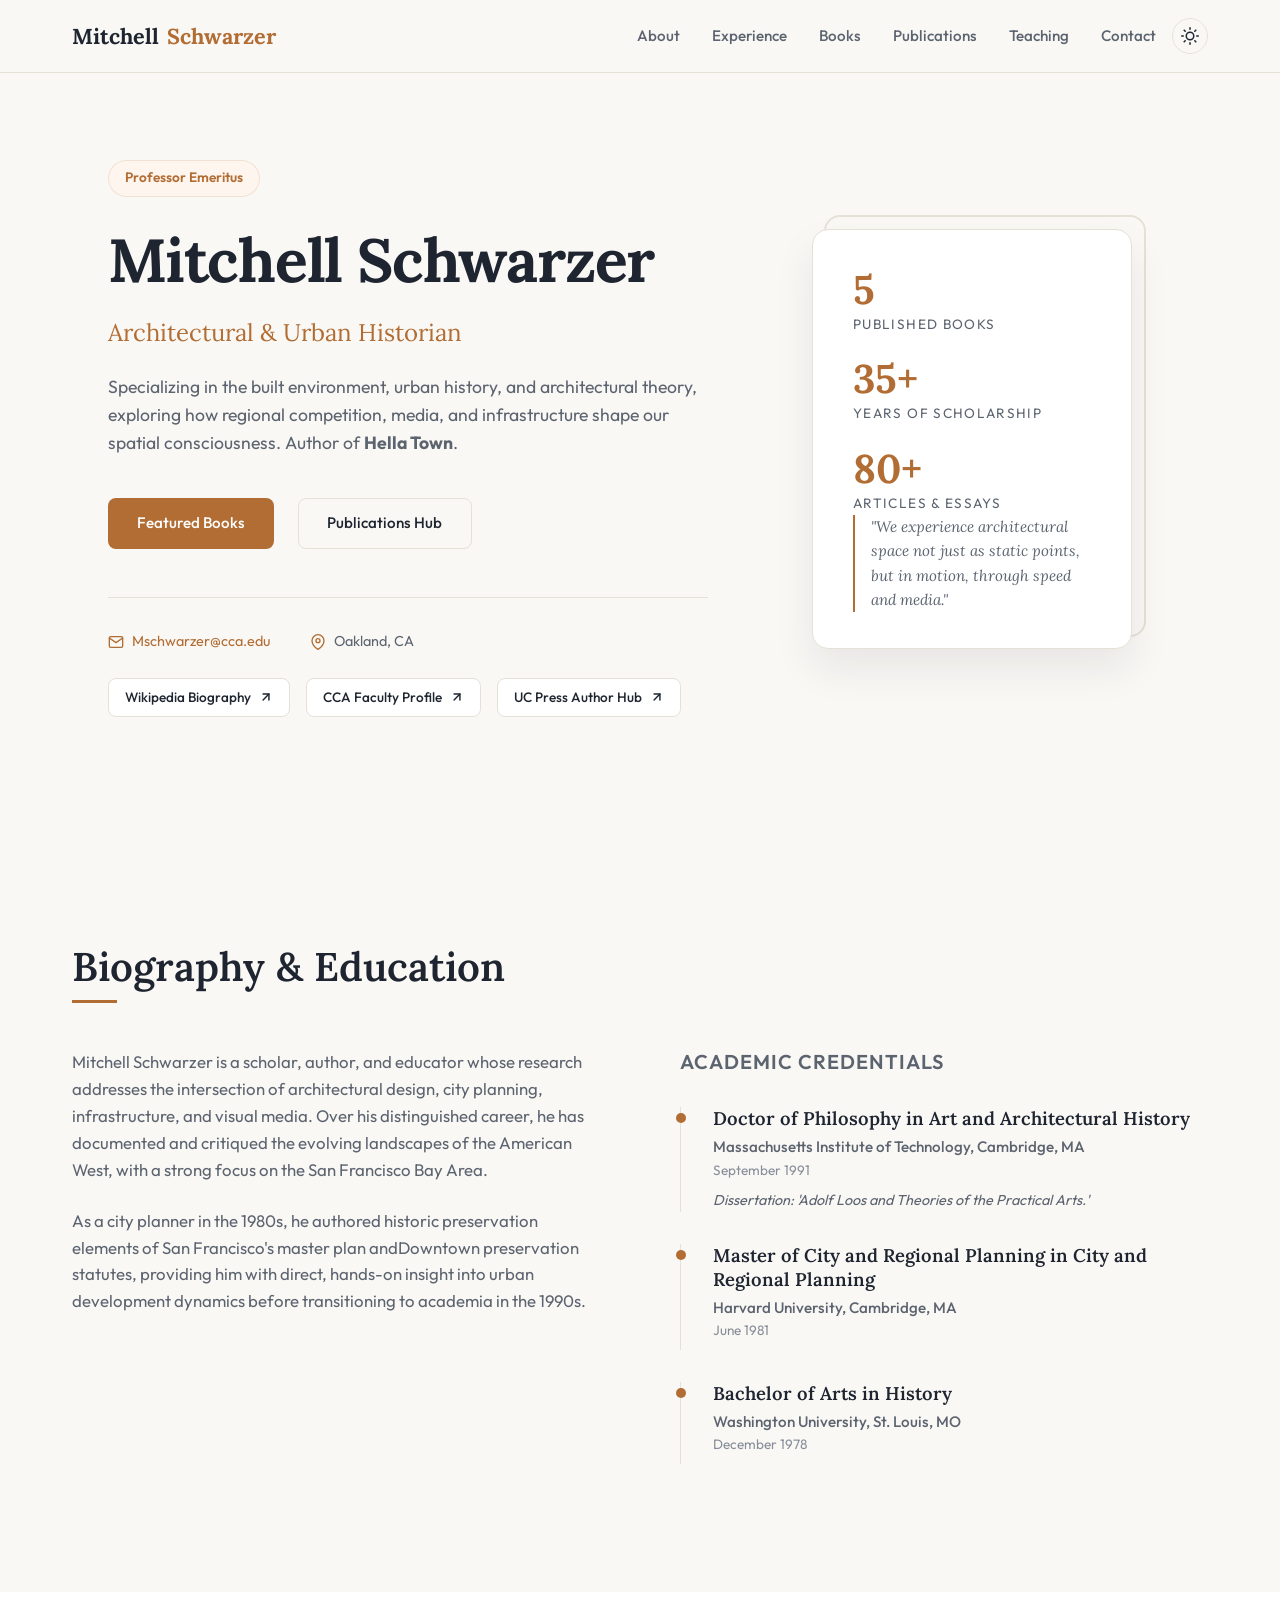
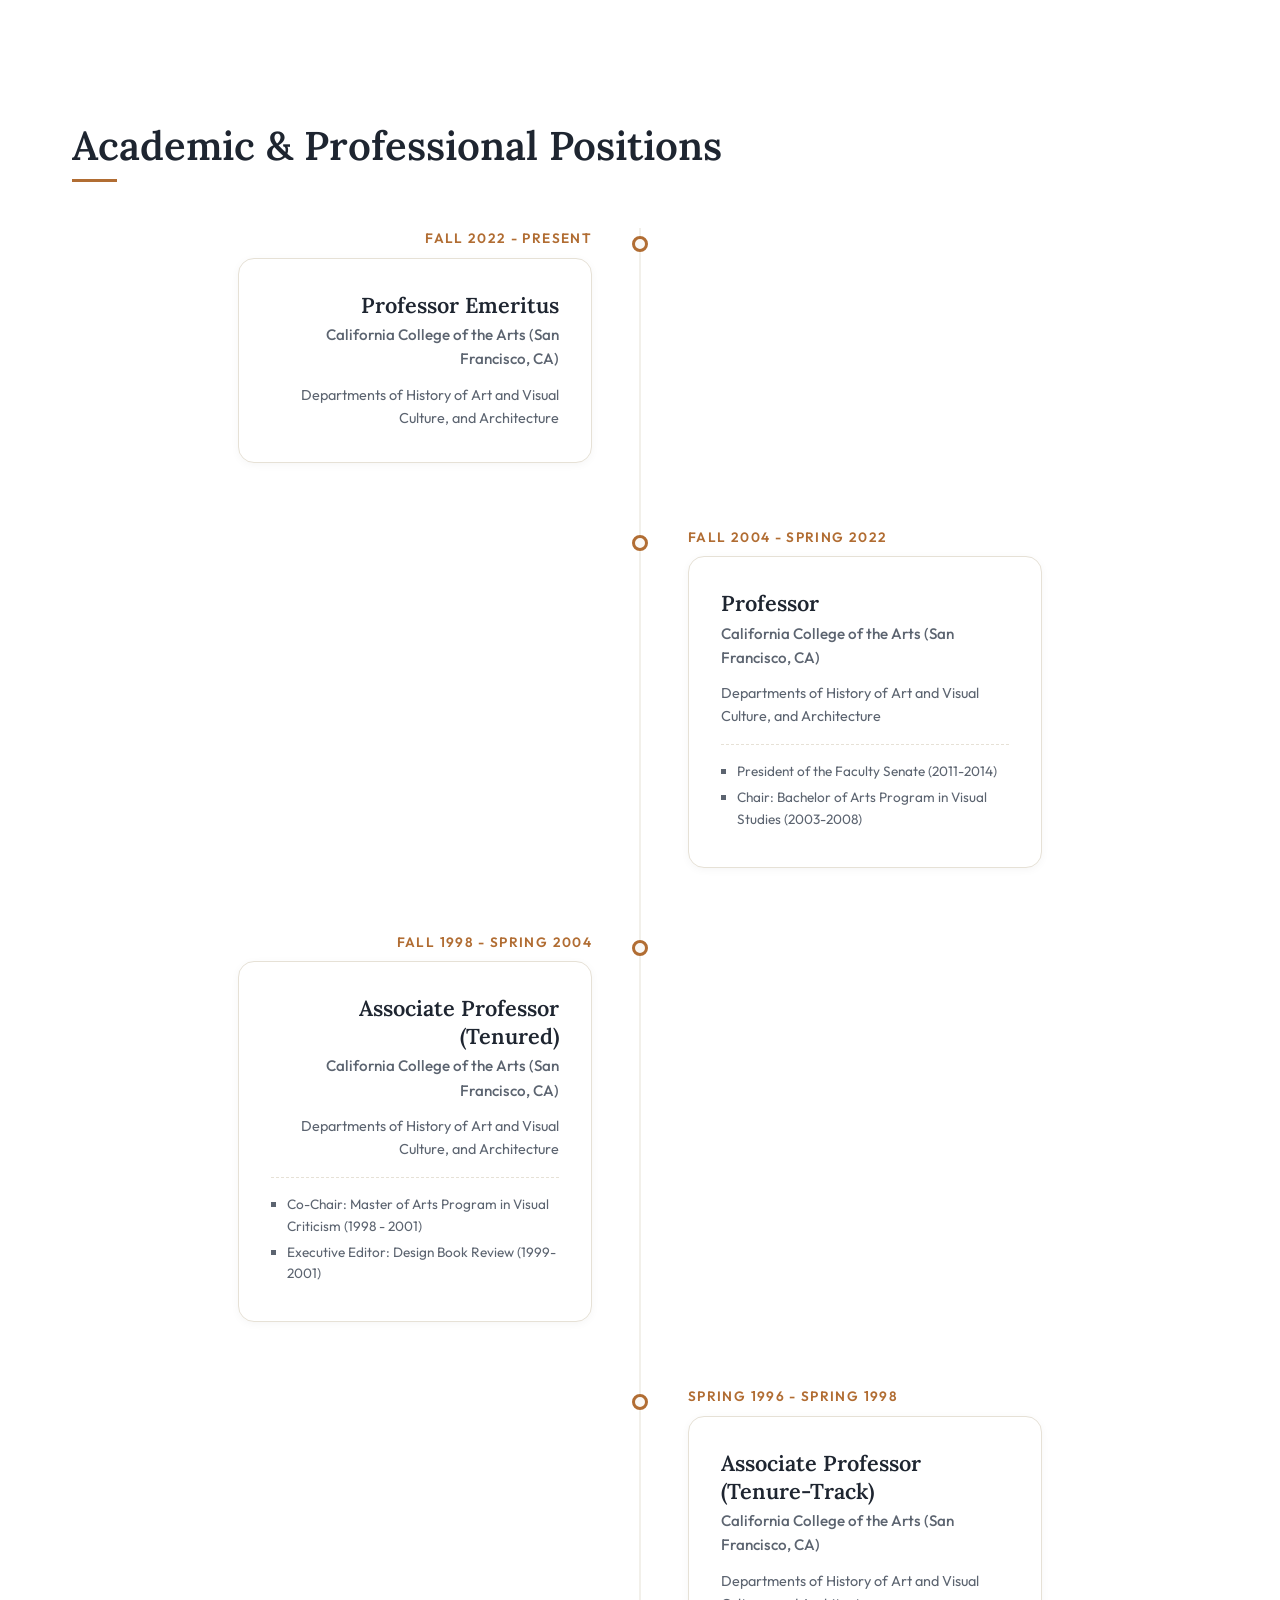
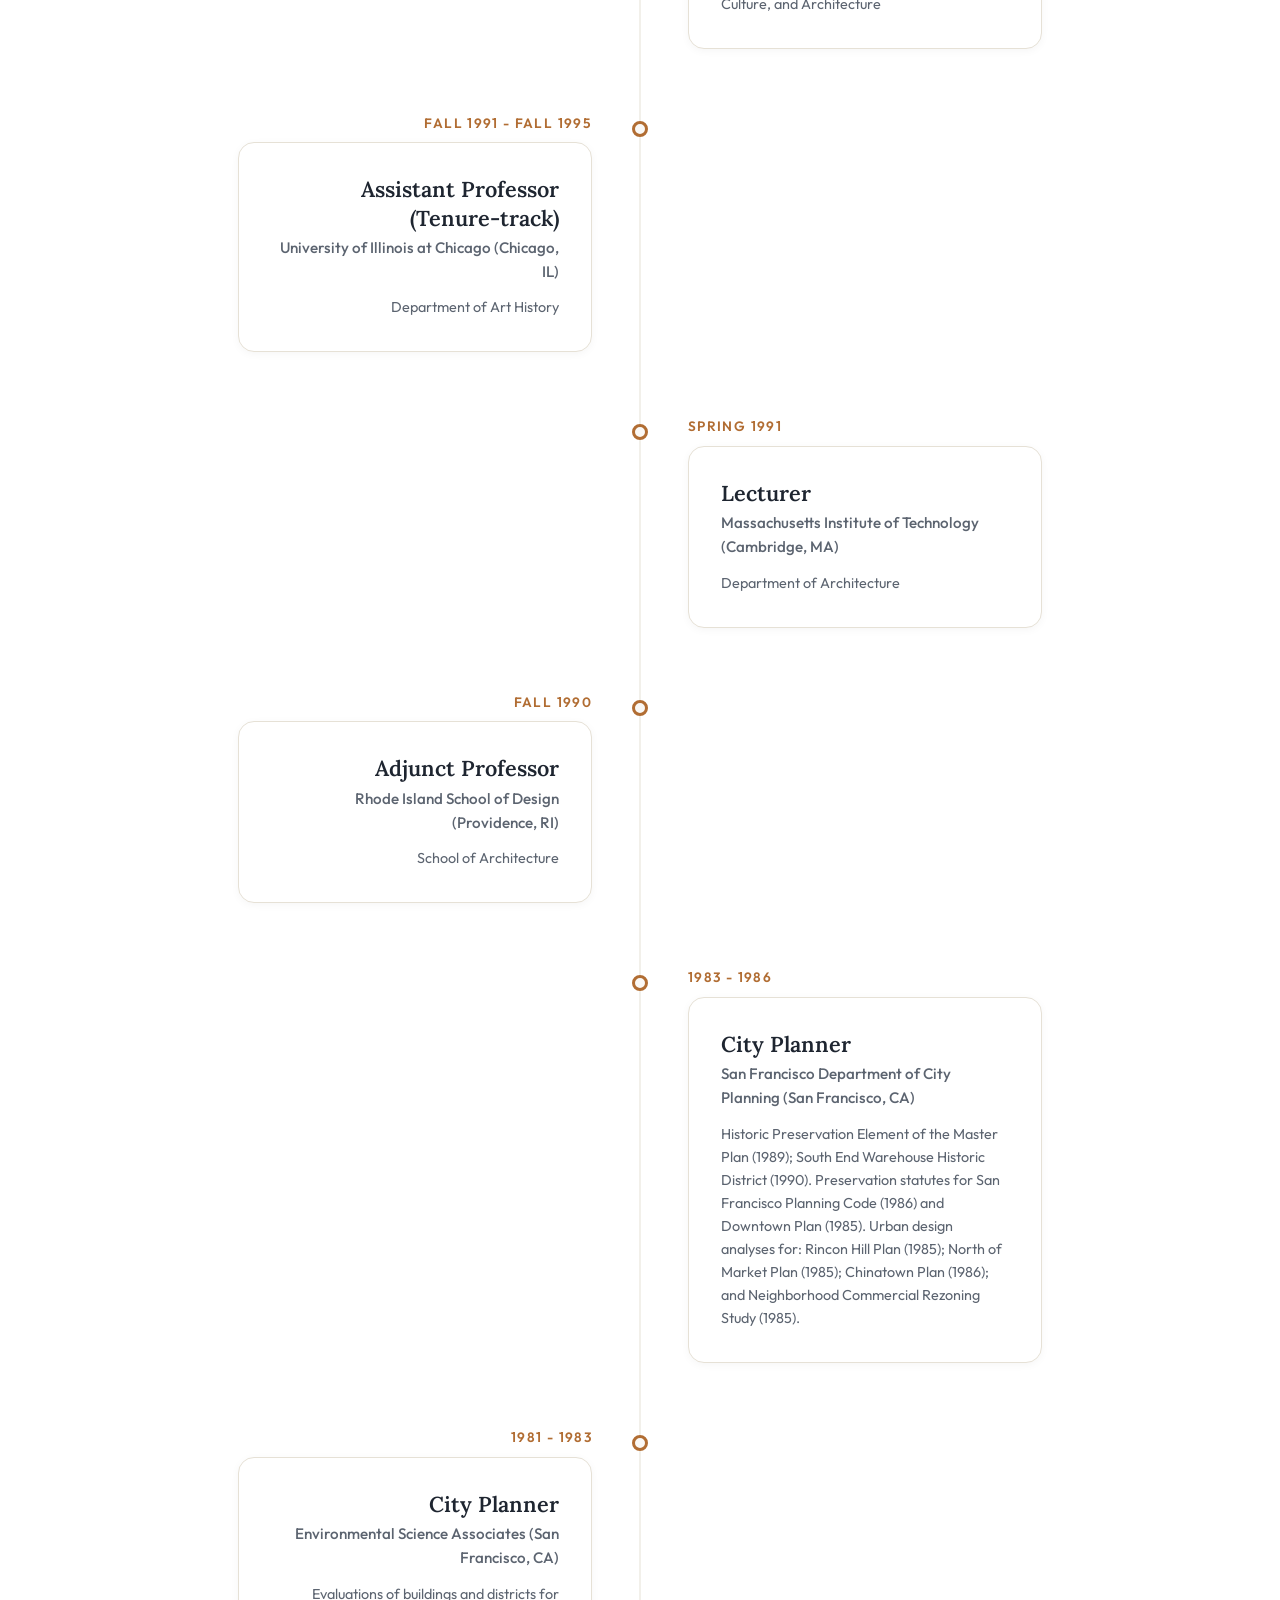
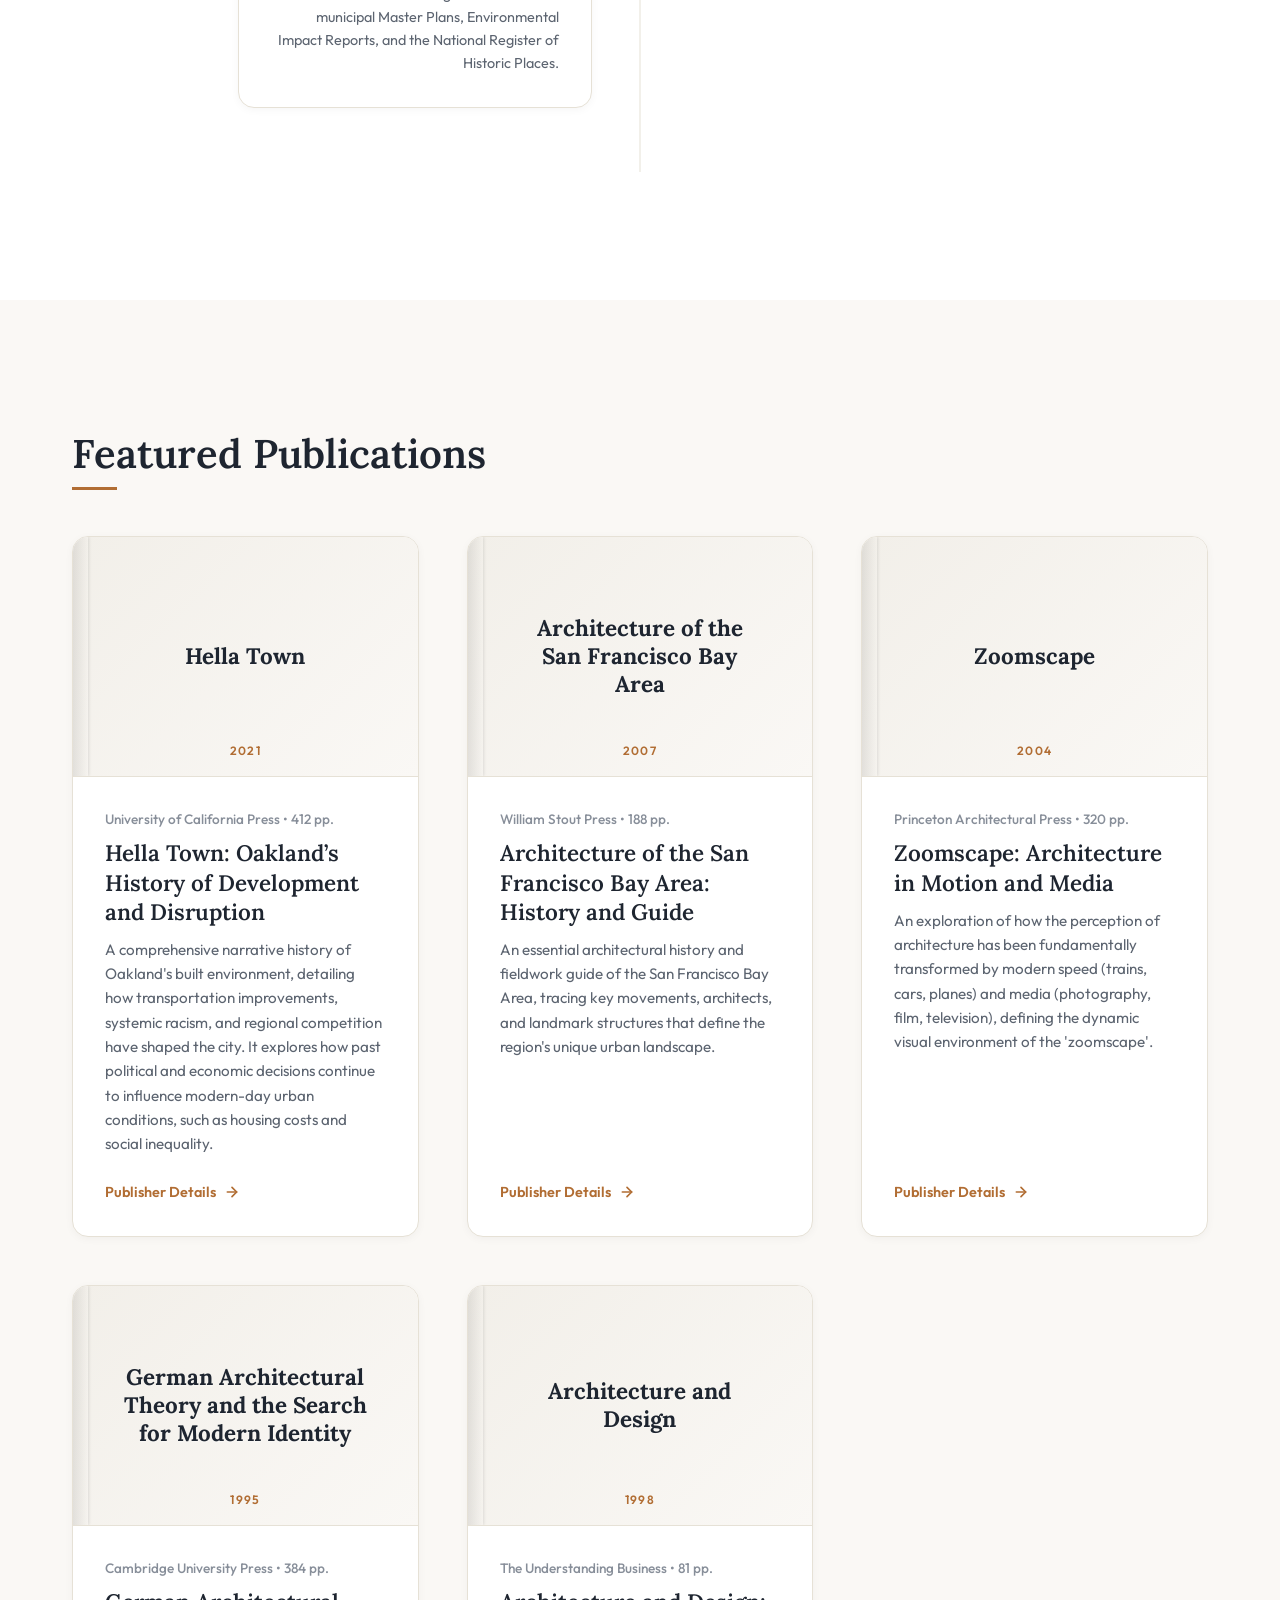
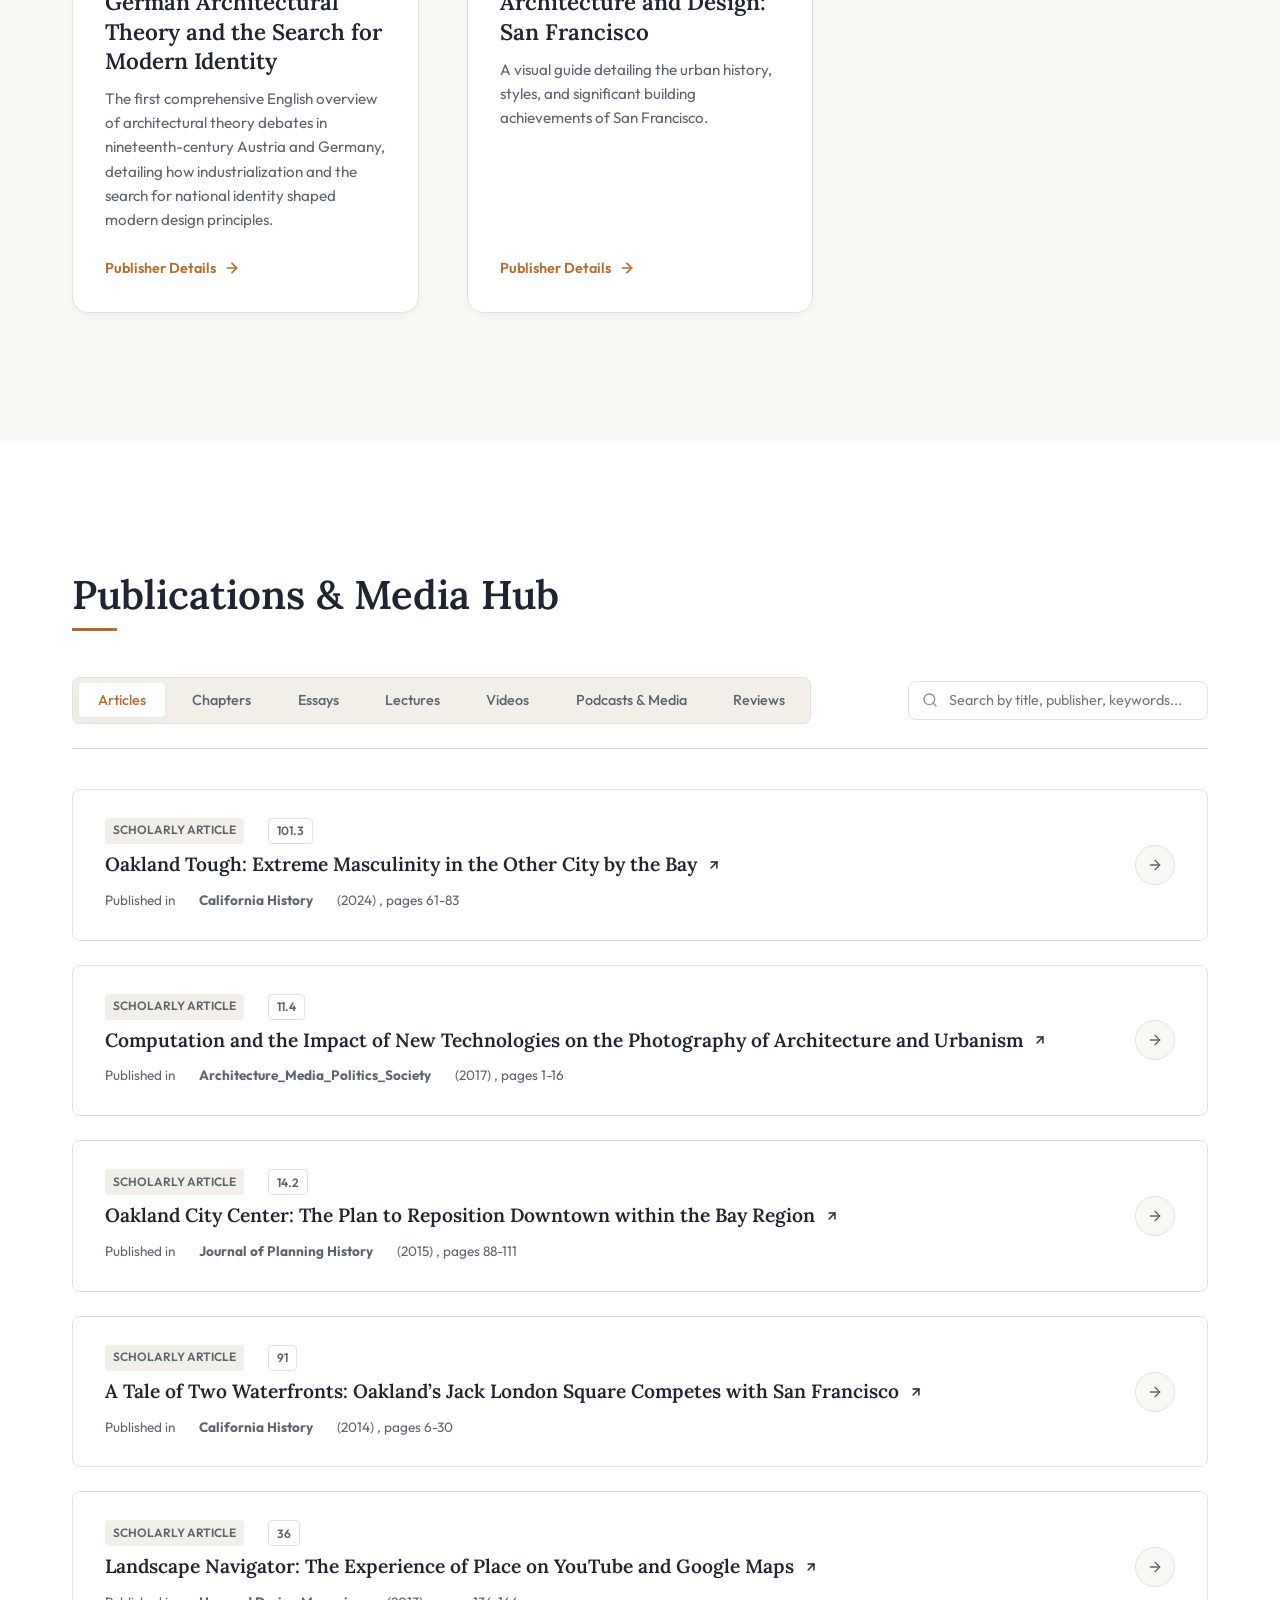
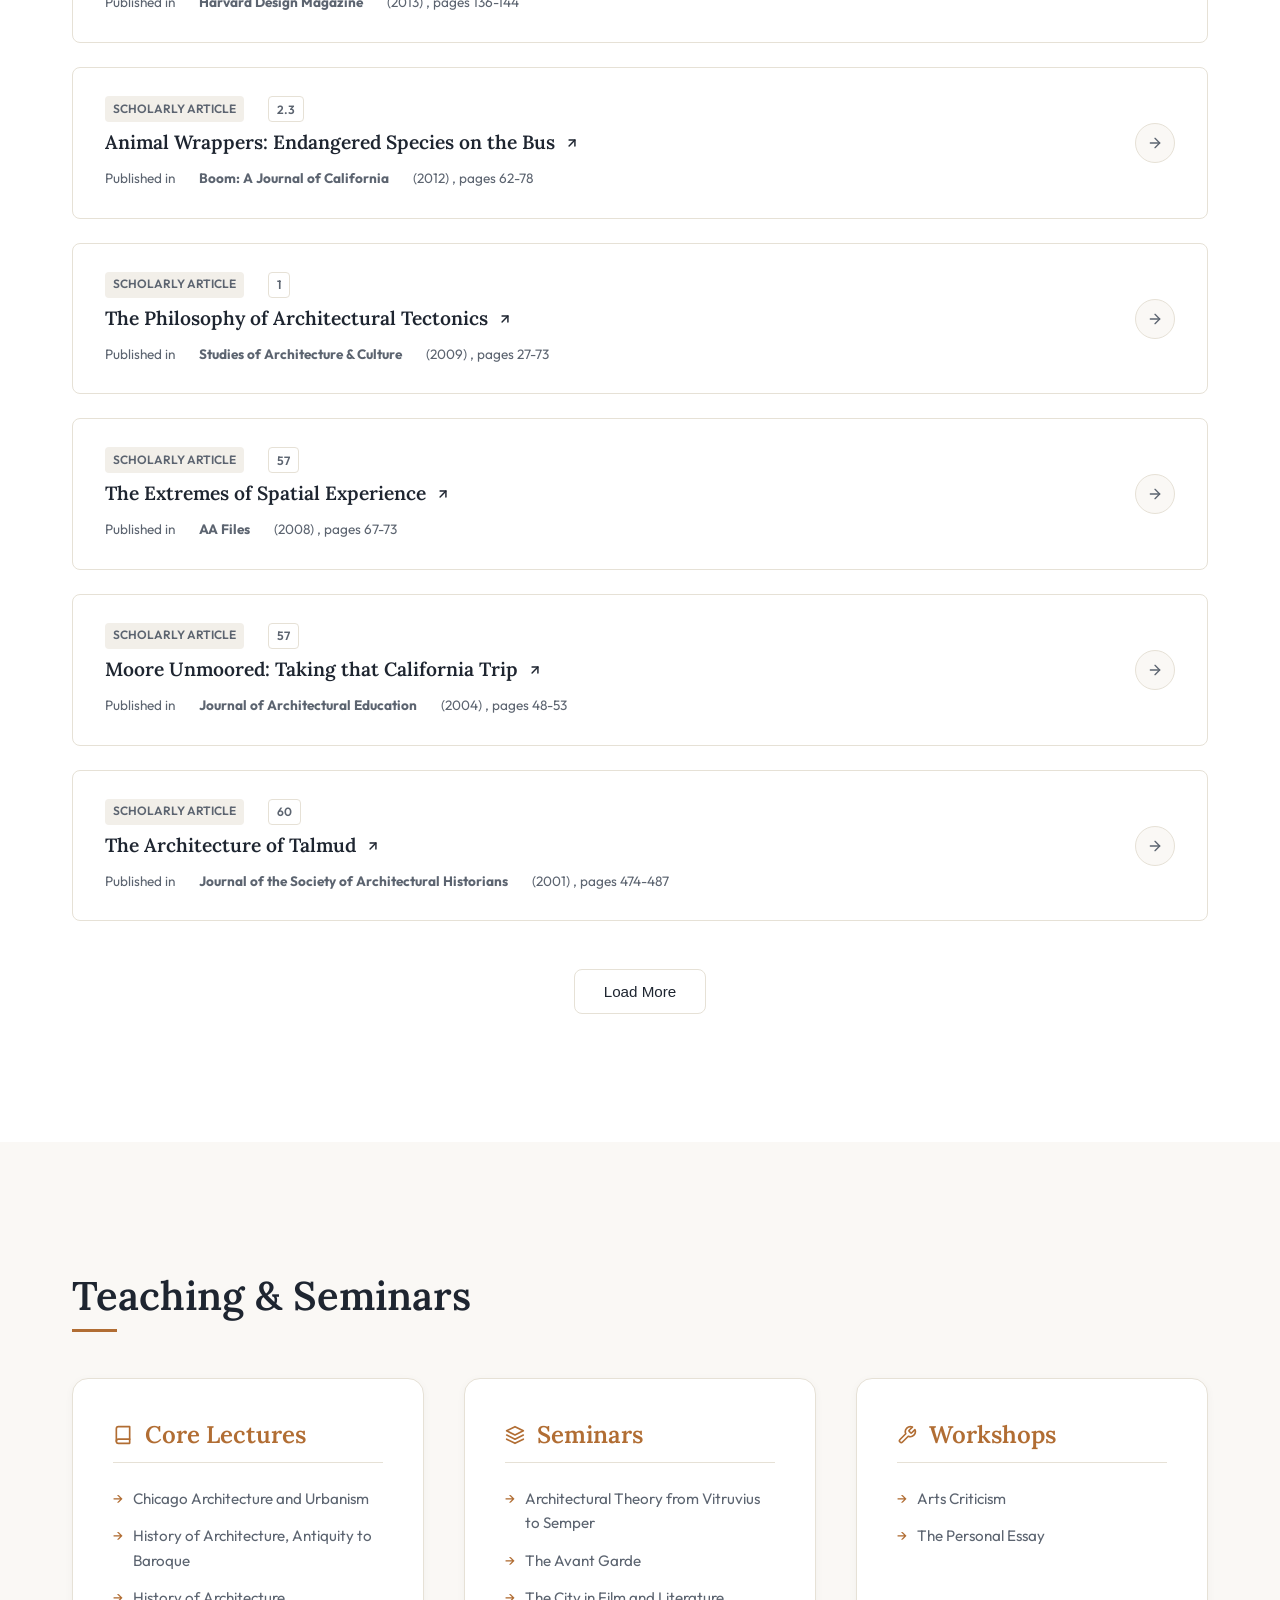
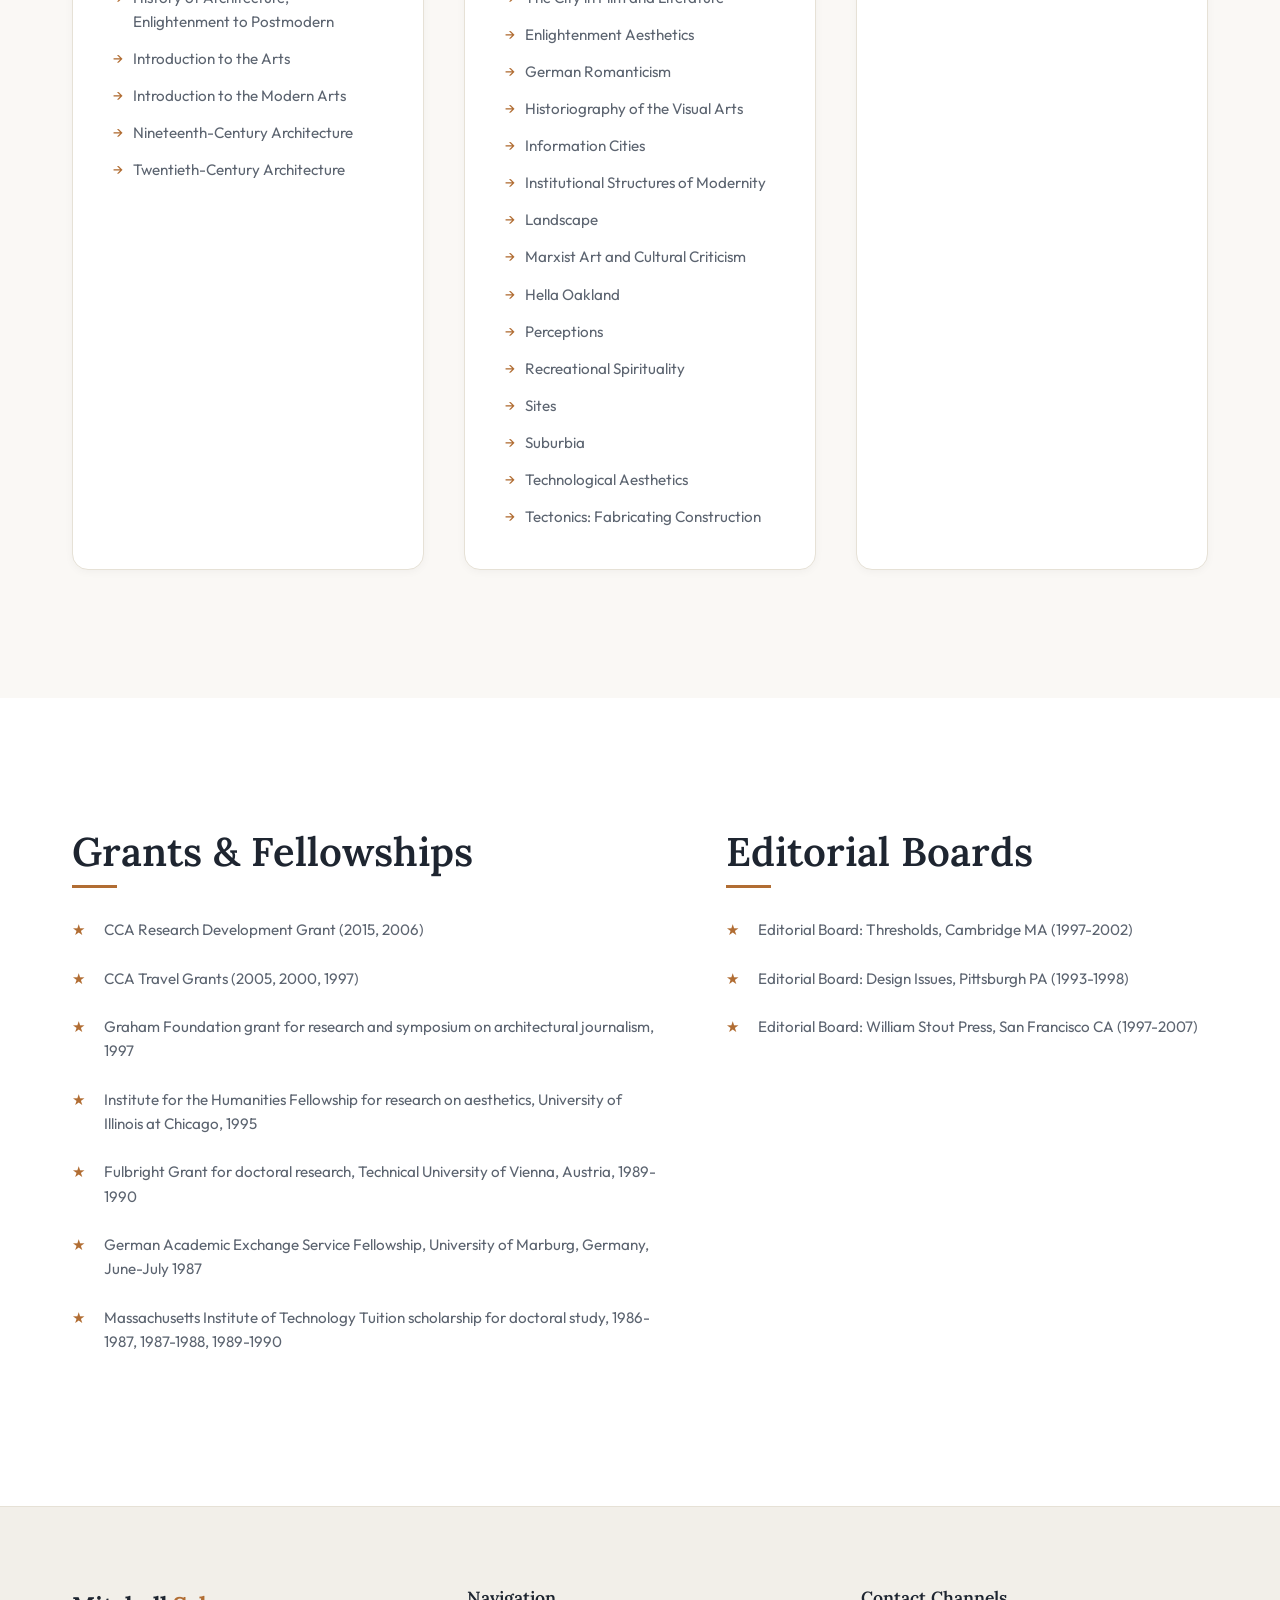
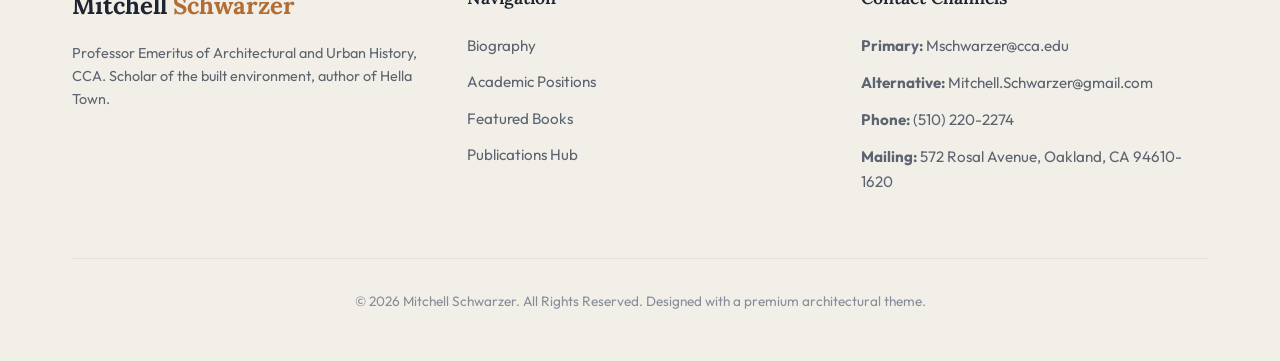
==== index.html @ 4f6e8f6d "Add files via upload" ====
<!DOCTYPE html>
<html lang="en">
<head>
  <script>
    localStorage.setItem("theme", "light");
    document.documentElement.setAttribute("data-theme", "light");
  </script>
  <meta charset="UTF-8">
  <meta name="viewport" content="width=device-width, initial-scale=1.0">
  <title>Mitchell Schwarzer | Architectural & Urban Historian</title>
  <meta name="description" content="Official portfolio website of Mitchell Schwarzer, Professor Emeritus of Architectural and Urban History at the California College of the Arts (CCA) and author of Hella Town.">
  
  <!-- Google Fonts -->
  <link rel="preconnect" href="https://fonts.googleapis.com">
  <link rel="preconnect" href="https://fonts.gstatic.com" crossorigin>
  <link href="https://fonts.googleapis.com/css2?family=Lora:ital,wght@0,400..700;1,400..700&family=Outfit:wght@300;400;500;600;700&display=swap" rel="stylesheet">
  
  <!-- Custom Stylesheets -->
  <style>
/* Premium Styling for Mitchell Schwarzer Portfolio */

:root {
  /* Colors - Default Premium Light Theme */
  --bg-primary: #faf8f5;
  --bg-secondary: #ffffff;
  --bg-tertiary: #f2efe9;
  
  --text-primary: #1e2530;
  --text-secondary: #5c6470;
  --text-tertiary: #878e99;
  
  --accent-color: #b16d33; /* Warm architectural bronze/copper */
  --accent-hover: #9c5a24;
  --accent-light: #fdf5ee;
  
  --border-color: #e6e1d6;
  --shadow-sm: 0 2px 8px rgba(27, 31, 35, 0.04);
  --shadow-md: 0 10px 30px rgba(177, 109, 51, 0.06);
  --shadow-lg: 0 20px 40px rgba(27, 31, 35, 0.08);
  
  --font-serif: 'Lora', Georgia, serif;
  --font-sans: 'Outfit', -apple-system, BlinkMacSystemFont, "Segoe UI", Roboto, Helvetica, Arial, sans-serif;
  
  --transition: all 0.3s cubic-bezier(0.4, 0, 0.2, 1);
  --border-radius-sm: 8px;
  --border-radius-md: 16px;
  --border-radius-lg: 24px;
}

/* Dark Mode Variables Override */
[data-theme="dark"] {
  --bg-primary: #0f131a;
  --bg-secondary: #171d26;
  --bg-tertiary: #1f2733;
  
  --text-primary: #f1f3f5;
  --text-secondary: #a0aec0;
  --text-tertiary: #718096;
  
  --accent-color: #e5904c; /* Muted glowing bronze */
  --accent-hover: #f0a96d;
  --accent-light: #2b231d;
  
  --border-color: #2d3748;
  --shadow-sm: 0 2px 8px rgba(0, 0, 0, 0.2);
  --shadow-md: 0 10px 30px rgba(0, 0, 0, 0.3);
  --shadow-lg: 0 20px 40px rgba(0, 0, 0, 0.4);
}

/* Base resets & setup */
* {
  box-sizing: border-box;
  margin: 0;
  padding: 0;
}

html {
  scroll-behavior: smooth;
  font-size: 16px;
}

body {
  background-color: var(--bg-primary);
  color: var(--text-primary);
  font-family: var(--font-sans);
  line-height: 1.6;
  transition: background-color 0.4s, color 0.4s;
  overflow-x: hidden;
  -webkit-font-smoothing: antialiased;
}

a {
  color: var(--accent-color);
  text-decoration: none;
  transition: var(--transition);
}

a:hover {
  color: var(--accent-hover);
}

h1, h2, h3, h4 {
  font-family: var(--font-serif);
  font-weight: 600;
  line-height: 1.3;
}

/* Layout Utilities */
.container {
  max-width: 1200px;
  margin: 0 auto;
  padding: 0 2rem;
}

.section {
  padding: 8rem 0;
  position: relative;
}

.section:nth-child(even) {
  background-color: var(--bg-secondary);
}

.section-title {
  font-size: 2.5rem;
  margin-bottom: 3.5rem;
  position: relative;
  display: inline-block;
}

.section-title::after {
  content: '';
  position: absolute;
  left: 0;
  bottom: -10px;
  width: 45px;
  height: 3px;
  background-color: var(--accent-color);
}

/* Header & Navigation */
header {
  position: fixed;
  top: 0;
  left: 0;
  width: 100%;
  z-index: 100;
  background-color: rgba(250, 248, 245, 0.85);
  backdrop-filter: blur(12px);
  border-bottom: 1px solid var(--border-color);
  transition: var(--transition);
}

[data-theme="dark"] header {
  background-color: rgba(15, 19, 26, 0.85);
}

header.scrolled {
  padding: 0.5rem 0;
  box-shadow: var(--shadow-sm);
}

header .container {
  display: flex;
  justify-content: flex-end;
  align-items: center;
  height: 4.5rem;
}

/* Navigation logo or initials */
.header-brand {
  margin-right: auto;
  font-family: var(--font-serif);
  font-size: 1.35rem;
  font-weight: 700;
  color: var(--text-primary);
  display: flex;
  align-items: center;
  gap: 0.5rem;
}

.header-brand span {
  color: var(--accent-color);
}

.nav-links {
  display: flex;
  gap: 2rem;
  list-style: none;
  align-items: center;
}

.nav-links a {
  color: var(--text-secondary);
  font-weight: 500;
  font-size: 0.95rem;
  position: relative;
  padding: 0.25rem 0;
}

.nav-links a:hover,
.nav-links a.active {
  color: var(--text-primary);
}

.nav-links a::after {
  content: '';
  position: absolute;
  bottom: 0;
  left: 0;
  width: 0;
  height: 2px;
  background-color: var(--accent-color);
  transition: var(--transition);
}

.nav-links a:hover::after,
.nav-links a.active::after {
  width: 100%;
}

/* Theme Switcher Button */
.theme-toggle {
  background: none;
  border: 1px solid var(--border-color);
  color: var(--text-primary);
  cursor: pointer;
  padding: 0.5rem;
  border-radius: 50%;
  width: 2.25rem;
  height: 2.25rem;
  display: flex;
  align-items: center;
  justify-content: center;
  transition: var(--transition);
  margin-left: 1rem;
}

.theme-toggle:hover {
  background-color: var(--bg-tertiary);
  border-color: var(--accent-color);
}

/* Hero Section */
.hero {
  padding: 10rem 0 6rem;
  display: flex;
  align-items: center;
  min-height: 90vh;
  position: relative;
}

.hero-grid {
  display: grid;
  grid-template-columns: 1.2fr 0.8fr;
  gap: 4rem;
  align-items: center;
}

.hero-content {
  animation: fadeInUp 0.8s ease-out;
}

.hero-badge {
  display: inline-block;
  padding: 0.4rem 1rem;
  background-color: var(--accent-light);
  color: var(--accent-color);
  border-radius: 30px;
  font-size: 0.85rem;
  font-weight: 600;
  margin-bottom: 1.5rem;
  border: 1px solid rgba(177, 109, 51, 0.15);
}

.hero-title {
  font-size: 3.8rem;
  color: var(--text-primary);
  margin-bottom: 1rem;
  font-weight: 700;
  letter-spacing: -0.02em;
}

.hero-subtitle {
  font-size: 1.5rem;
  font-family: var(--font-serif);
  color: var(--accent-color);
  margin-bottom: 1.5rem;
  line-height: 1.4;
}

.hero-text {
  font-size: 1.1rem;
  color: var(--text-secondary);
  margin-bottom: 2.5rem;
  max-width: 600px;
}

.hero-buttons {
  display: flex;
  gap: 1.5rem;
  margin-bottom: 3rem;
}

.btn {
  display: inline-flex;
  align-items: center;
  justify-content: center;
  padding: 0.8rem 1.8rem;
  border-radius: var(--border-radius-sm);
  font-weight: 500;
  transition: var(--transition);
  cursor: pointer;
  font-size: 0.95rem;
}

.btn-primary {
  background-color: var(--accent-color);
  color: #ffffff;
  border: none;
}

.btn-primary:hover {
  background-color: var(--accent-hover);
  color: #ffffff;
  transform: translateY(-2px);
  box-shadow: 0 4px 12px rgba(177, 109, 51, 0.2);
}

.btn-secondary {
  background-color: transparent;
  color: var(--text-primary);
  border: 1px solid var(--border-color);
}

.btn-secondary:hover {
  background-color: var(--bg-tertiary);
  transform: translateY(-2px);
}

.hero-meta {
  display: flex;
  flex-wrap: wrap;
  gap: 1.5rem 2.5rem;
  padding-top: 2rem;
  border-top: 1px solid var(--border-color);
}

.meta-item {
  display: flex;
  align-items: center;
  gap: 0.5rem;
  color: var(--text-secondary);
  font-size: 0.9rem;
}

.meta-item svg {
  color: var(--accent-color);
}

/* Profile Visual Card in Hero */
.hero-visual {
  display: flex;
  justify-content: center;
  animation: fadeIn 1s ease-out;
}

.visual-card {
  position: relative;
  width: 320px;
  height: 420px;
  background-color: var(--bg-secondary);
  border-radius: var(--border-radius-md);
  border: 1px solid var(--border-color);
  box-shadow: var(--shadow-lg);
  padding: 2.5rem;
  display: flex;
  flex-direction: column;
  justify-content: space-between;
}

.visual-card::before {
  content: '';
  position: absolute;
  top: -15px;
  right: -15px;
  width: 100%;
  height: 100%;
  border: 2px solid var(--border-color);
  border-radius: var(--border-radius-md);
  z-index: -1;
  transition: var(--transition);
}

.visual-card:hover::before {
  top: -8px;
  right: -8px;
  border-color: var(--accent-color);
}

.visual-stats {
  display: flex;
  flex-direction: column;
  gap: 1.5rem;
}

.stat-box {
  display: flex;
  flex-direction: column;
}

.stat-num {
  font-size: 2.5rem;
  font-family: var(--font-serif);
  font-weight: 700;
  color: var(--accent-color);
  line-height: 1;
}

.stat-label {
  font-size: 0.85rem;
  text-transform: uppercase;
  letter-spacing: 0.1em;
  color: var(--text-secondary);
  margin-top: 0.25rem;
}

.visual-quote {
  font-family: var(--font-serif);
  font-style: italic;
  color: var(--text-secondary);
  border-left: 2px solid var(--accent-color);
  padding-left: 1rem;
  font-size: 0.95rem;
}

/* About / Stats Grid */
.about-grid {
  display: grid;
  grid-template-columns: 1fr 1fr;
  gap: 5rem;
}

.about-text p {
  color: var(--text-secondary);
  font-size: 1.05rem;
  margin-bottom: 1.5rem;
}

.education-list {
  display: flex;
  flex-direction: column;
  gap: 2rem;
}

.edu-item {
  position: relative;
  padding-left: 2rem;
  border-left: 1px solid var(--border-color);
}

.edu-item::before {
  content: '';
  position: absolute;
  left: -5px;
  top: 6px;
  width: 10px;
  height: 10px;
  border-radius: 50%;
  background-color: var(--accent-color);
}

.edu-degree {
  font-family: var(--font-serif);
  font-size: 1.15rem;
  font-weight: 600;
  color: var(--text-primary);
  margin-bottom: 0.25rem;
}

.edu-inst {
  font-weight: 500;
  color: var(--text-secondary);
  font-size: 0.95rem;
}

.edu-date {
  font-size: 0.85rem;
  color: var(--text-tertiary);
  margin-bottom: 0.5rem;
}

.edu-detail {
  font-size: 0.9rem;
  color: var(--text-secondary);
  font-style: italic;
}

/* Experience / Timeline Section */
.timeline {
  position: relative;
  max-width: 900px;
  margin: 0 auto;
}

.timeline::before {
  content: '';
  position: absolute;
  left: 50%;
  top: 0;
  width: 1px;
  height: 100%;
  background-color: var(--border-color);
  transform: translateX(-50%);
}

.timeline-item {
  position: relative;
  width: 50%;
  padding: 0 3rem 4rem;
  box-sizing: border-box;
}

.timeline-item:nth-child(odd) {
  left: 0;
  text-align: right;
}

.timeline-item:nth-child(even) {
  left: 50%;
}

.timeline-dot {
  position: absolute;
  left: 100%;
  top: 8px;
  width: 16px;
  height: 16px;
  border-radius: 50%;
  background-color: var(--bg-primary);
  border: 3px solid var(--accent-color);
  transform: translateX(-50%);
  z-index: 10;
}

.timeline-item:nth-child(even) .timeline-dot {
  left: 0;
}

.timeline-item:hover .timeline-dot {
  background-color: var(--accent-color);
  transform: translateX(-50%) scale(1.25);
  transition: var(--transition);
}

.timeline-date {
  font-size: 0.85rem;
  font-weight: 600;
  text-transform: uppercase;
  letter-spacing: 0.1em;
  color: var(--accent-color);
  margin-bottom: 0.5rem;
}

.timeline-content {
  background-color: var(--bg-secondary);
  padding: 2rem;
  border-radius: var(--border-radius-md);
  border: 1px solid var(--border-color);
  box-shadow: var(--shadow-sm);
  transition: var(--transition);
}

.timeline-content:hover {
  transform: translateY(-5px);
  box-shadow: var(--shadow-md);
  border-color: var(--accent-color);
}

.timeline-title {
  font-size: 1.35rem;
  font-weight: 600;
  color: var(--text-primary);
  margin-bottom: 0.25rem;
}

.timeline-sub {
  color: var(--text-secondary);
  font-weight: 500;
  font-size: 0.95rem;
  margin-bottom: 0.75rem;
}

.timeline-desc {
  font-size: 0.9rem;
  color: var(--text-secondary);
}

.timeline-admin {
  margin-top: 1rem;
  padding-top: 1rem;
  border-top: 1px dashed var(--border-color);
  font-size: 0.85rem;
  color: var(--text-secondary);
  text-align: left;
}

.timeline-admin li {
  margin-bottom: 0.25rem;
  list-style-type: square;
  margin-left: 1rem;
}

/* Books Grid */
.books-grid {
  display: grid;
  grid-template-columns: repeat(auto-fit, minmax(320px, 1fr));
  gap: 3rem;
}

.book-card {
  background-color: var(--bg-secondary);
  border-radius: var(--border-radius-md);
  border: 1px solid var(--border-color);
  box-shadow: var(--shadow-sm);
  overflow: hidden;
  display: flex;
  flex-direction: column;
  transition: var(--transition);
}

.book-card:hover {
  transform: translateY(-8px);
  box-shadow: var(--shadow-lg);
  border-color: var(--accent-color);
}

.book-cover-mock {
  height: 240px;
  background: linear-gradient(135deg, var(--bg-tertiary) 0%, var(--bg-primary) 100%);
  position: relative;
  display: flex;
  align-items: center;
  justify-content: center;
  padding: 2rem;
  border-bottom: 1px solid var(--border-color);
  overflow: hidden;
}

.book-cover-mock::after {
  content: '';
  position: absolute;
  top: 0;
  left: 0;
  width: 15px;
  height: 100%;
  background: linear-gradient(to right, rgba(0,0,0,0.08) 0%, rgba(255,255,255,0.05) 100%);
  box-shadow: 1px 0 3px rgba(0,0,0,0.1);
  z-index: 2;
}

.book-cover-title {
  font-family: var(--font-serif);
  font-size: 1.4rem;
  text-align: center;
  font-weight: 700;
  color: var(--text-primary);
  line-height: 1.25;
  text-shadow: 0 1px 2px rgba(255,255,255,0.5);
  max-width: 250px;
}

.book-cover-tag {
  position: absolute;
  bottom: 1rem;
  font-size: 0.75rem;
  text-transform: uppercase;
  letter-spacing: 0.1em;
  color: var(--accent-color);
  font-weight: 600;
}

.book-info {
  padding: 2rem;
  display: flex;
  flex-direction: column;
  flex-grow: 1;
}

.book-meta {
  font-size: 0.85rem;
  color: var(--text-tertiary);
  margin-bottom: 0.5rem;
  font-weight: 500;
}

.book-title {
  font-size: 1.4rem;
  margin-bottom: 0.75rem;
  color: var(--text-primary);
}

.book-desc {
  font-size: 0.95rem;
  color: var(--text-secondary);
  margin-bottom: 1.5rem;
  flex-grow: 1;
}

.book-link {
  display: inline-flex;
  align-items: center;
  gap: 0.5rem;
  font-weight: 600;
  font-size: 0.9rem;
  color: var(--accent-color);
  margin-top: auto;
}

.book-link:hover {
  gap: 0.75rem;
}

/* Publications & Media Hub (Tabs Component) */
.hub-controls {
  display: flex;
  justify-content: space-between;
  align-items: center;
  flex-wrap: wrap;
  gap: 1.5rem;
  margin-bottom: 2.5rem;
  padding-bottom: 1.5rem;
  border-bottom: 1px solid var(--border-color);
}

.tabs-list {
  display: flex;
  gap: 0.5rem;
  list-style: none;
  background-color: var(--bg-tertiary);
  padding: 0.35rem;
  border-radius: var(--border-radius-sm);
  border: 1px solid var(--border-color);
}

.tab-btn {
  background: none;
  border: none;
  font-family: var(--font-sans);
  font-weight: 500;
  font-size: 0.9rem;
  padding: 0.5rem 1.2rem;
  border-radius: calc(var(--border-radius-sm) - 4px);
  cursor: pointer;
  color: var(--text-secondary);
  transition: var(--transition);
}

.tab-btn:hover {
  color: var(--text-primary);
}

.tab-btn.active {
  background-color: var(--bg-secondary);
  color: var(--accent-color);
  box-shadow: var(--shadow-sm);
}

.search-box {
  position: relative;
  min-width: 300px;
}

.search-input {
  width: 100%;
  padding: 0.6rem 1rem 0.6rem 2.5rem;
  border-radius: var(--border-radius-sm);
  border: 1px solid var(--border-color);
  background-color: var(--bg-secondary);
  color: var(--text-primary);
  font-family: var(--font-sans);
  font-size: 0.9rem;
  transition: var(--transition);
}

.search-input:focus {
  outline: none;
  border-color: var(--accent-color);
  box-shadow: 0 0 0 3px rgba(177, 109, 51, 0.1);
}

.search-icon {
  position: absolute;
  left: 0.9rem;
  top: 50%;
  transform: translateY(-50%);
  color: var(--text-tertiary);
  pointer-events: none;
}

/* Tab contents and dynamic render grid */
.hub-grid {
  display: grid;
  grid-template-columns: 1fr;
  gap: 1.5rem;
  min-height: 300px;
}

.item-row {
  background-color: var(--bg-secondary);
  border: 1px solid var(--border-color);
  border-radius: var(--border-radius-sm);
  padding: 1.75rem 2rem;
  display: flex;
  justify-content: space-between;
  align-items: center;
  gap: 2rem;
  transition: var(--transition);
}

.item-row:hover {
  border-color: var(--accent-color);
  transform: translateX(4px);
  box-shadow: var(--shadow-sm);
}

.item-main {
  flex-grow: 1;
}

.item-title-link {
  font-family: var(--font-serif);
  font-size: 1.2rem;
  font-weight: 600;
  color: var(--text-primary);
  margin-bottom: 0.5rem;
  display: inline-flex;
  align-items: center;
  gap: 0.5rem;
  line-height: 1.35;
}

.item-title-link:hover {
  color: var(--accent-color);
}

.item-meta {
  display: flex;
  flex-wrap: wrap;
  gap: 0.75rem 1.5rem;
  font-size: 0.85rem;
  color: var(--text-secondary);
}

.item-tag {
  padding: 0.15rem 0.5rem;
  background-color: var(--bg-tertiary);
  border-radius: 4px;
  font-size: 0.75rem;
  font-weight: 600;
  color: var(--text-secondary);
  text-transform: uppercase;
}

.item-link-btn {
  border: 1px solid var(--border-color);
  background-color: var(--bg-primary);
  color: var(--text-secondary);
  width: 2.5rem;
  height: 2.5rem;
  border-radius: 50%;
  display: flex;
  align-items: center;
  justify-content: center;
  transition: var(--transition);
  flex-shrink: 0;
}

.item-row:hover .item-link-btn {
  background-color: var(--accent-color);
  border-color: var(--accent-color);
  color: #ffffff;
  transform: rotate(-45deg);
}

.no-results {
  text-align: center;
  padding: 4rem 2rem;
  color: var(--text-secondary);
  font-family: var(--font-serif);
  font-size: 1.2rem;
}

/* Load More Container */
.load-more-container {
  display: flex;
  justify-content: center;
  margin-top: 3rem;
}

/* Courses Section */
.courses-container {
  display: grid;
  grid-template-columns: repeat(auto-fit, minmax(300px, 1fr));
  gap: 2.5rem;
}

.course-card {
  background-color: var(--bg-secondary);
  border: 1px solid var(--border-color);
  border-radius: var(--border-radius-md);
  padding: 2.5rem;
  box-shadow: var(--shadow-sm);
}

.course-card-title {
  font-family: var(--font-serif);
  font-size: 1.5rem;
  color: var(--accent-color);
  margin-bottom: 1.5rem;
  display: flex;
  align-items: center;
  gap: 0.75rem;
  padding-bottom: 0.75rem;
  border-bottom: 1px solid var(--border-color);
}

.course-list {
  list-style: none;
  display: flex;
  flex-direction: column;
  gap: 0.8rem;
}

.course-list li {
  font-size: 0.95rem;
  color: var(--text-secondary);
  position: relative;
  padding-left: 1.25rem;
}

.course-list li::before {
  content: '→';
  position: absolute;
  left: 0;
  color: var(--accent-color);
}

/* Community & Fellowships Section */
.misc-grid {
  display: grid;
  grid-template-columns: 1.1fr 0.9fr;
  gap: 4rem;
}

.fellowship-item {
  position: relative;
  padding-left: 2rem;
  margin-bottom: 1.5rem;
  color: var(--text-secondary);
  font-size: 0.95rem;
}

.fellowship-item::before {
  content: '★';
  position: absolute;
  left: 0;
  color: var(--accent-color);
}

/* Contact Footer */
footer {
  background-color: var(--bg-tertiary);
  color: var(--text-primary);
  padding: 5rem 0 3rem;
  border-top: 1px solid var(--border-color);
  font-size: 0.95rem;
  transition: var(--transition);
}

.footer-grid {
  display: grid;
  grid-template-columns: repeat(auto-fit, minmax(250px, 1fr));
  gap: 3rem;
  margin-bottom: 4rem;
}

.footer-brand {
  font-family: var(--font-serif);
  font-size: 1.5rem;
  font-weight: 700;
  margin-bottom: 1rem;
}

.footer-brand span {
  color: var(--accent-color);
}

.footer-desc {
  color: var(--text-secondary);
  font-size: 0.9rem;
}

.footer-title {
  font-size: 1.1rem;
  font-weight: 600;
  margin-bottom: 1.5rem;
  position: relative;
}

.footer-links {
  list-style: none;
  display: flex;
  flex-direction: column;
  gap: 0.75rem;
}

.footer-links a {
  color: var(--text-secondary);
}

.footer-links a:hover {
  color: var(--accent-color);
}

.footer-contact-info {
  display: flex;
  flex-direction: column;
  gap: 0.8rem;
  color: var(--text-secondary);
}

.footer-contact-info a {
  color: var(--text-secondary);
}

.footer-contact-info a:hover {
  color: var(--accent-color);
}

.footer-bottom {
  text-align: center;
  padding-top: 2rem;
  border-top: 1px solid var(--border-color);
  color: var(--text-tertiary);
  font-size: 0.85rem;
}

/* Animations */
@keyframes fadeInUp {
  from {
    opacity: 0;
    transform: translateY(20px);
  }
  to {
    opacity: 1;
    transform: translateY(0);
  }
}

@keyframes fadeIn {
  from { opacity: 0; }
  to { opacity: 1; }
}

/* Responsive Breakpoints */
@media (max-width: 1024px) {
  html {
    font-size: 15px;
  }
  
  .hero-grid {
    grid-template-columns: 1fr;
    gap: 4rem;
    text-align: center;
  }
  
  .hero-visual {
    order: -1;
  }
  
  .hero-buttons {
    justify-content: center;
  }
  
  .hero-meta {
    justify-content: center;
  }
  
  .about-grid {
    grid-template-columns: 1fr;
    gap: 3rem;
  }
  
  .misc-grid {
    grid-template-columns: 1fr;
    gap: 3rem;
  }
}

@media (max-width: 768px) {
  .section {
    padding: 5rem 0;
  }
  
  .section-title {
    font-size: 2.2rem;
  }
  
  .hero-title {
    font-size: 2.8rem;
  }
  
  /* Timeline to single column */
  .timeline::before {
    left: 20px;
  }
  
  .timeline-item {
    width: 100%;
    padding-left: 45px;
    padding-right: 0;
    text-align: left !important;
  }
  
  .timeline-dot {
    left: 20px !important;
  }
  
  .hub-controls {
    flex-direction: column;
    align-items: stretch;
  }
  
  .tabs-list {
    overflow-x: auto;
    white-space: nowrap;
    padding: 0.5rem;
  }
  
  .search-box {
    width: 100%;
  }
}

</style>
</head>
<body>

  <!-- Navigation Header -->
  <header id="main-header">
    <div class="container">
      <a href="#hero" class="header-brand">
        Mitchell <span>Schwarzer</span>
      </a>
      <nav aria-label="Main Navigation">
        <ul class="nav-links">
          <li><a href="#about" class="nav-link">About</a></li>
          <li><a href="#experience" class="nav-link">Experience</a></li>
          <li><a href="#books" class="nav-link">Books</a></li>
          <li><a href="#publications-hub" class="nav-link">Publications</a></li>
          <li><a href="#courses" class="nav-link">Teaching</a></li>
          <li><a href="#contact" class="nav-link">Contact</a></li>
        </ul>
      </nav>
      <button class="theme-toggle" id="theme-btn" aria-label="Toggle Dark/Light Mode">
        <!-- Sun Icon -->
        <svg class="sun-icon" xmlns="http://www.w3.org/2000/svg" width="18" height="18" viewBox="0 0 24 24" fill="none" stroke="currentColor" stroke-width="2" stroke-linecap="round" stroke-linejoin="round">
          <circle cx="12" cy="12" r="5"></circle>
          <line x1="12" y1="1" x2="12" y2="3"></line>
          <line x1="12" y1="21" x2="12" y2="23"></line>
          <line x1="4.22" y1="4.22" x2="5.64" y2="5.64"></line>
          <line x1="18.36" y1="18.36" x2="19.78" y2="19.78"></line>
          <line x1="1" y1="12" x2="3" y2="12"></line>
          <line x1="21" y1="12" x2="23" y2="12"></line>
          <line x1="4.22" y1="19.78" x2="5.64" y2="18.36"></line>
          <line x1="18.36" y1="5.64" x2="19.78" y2="4.22"></line>
        </svg>
      </button>
    </div>
  </header>

  <!-- Hero Section -->
  <section id="hero" class="hero">
    <div class="container">
      <div class="hero-grid">
        <div class="hero-content">
          <span class="hero-badge">Professor Emeritus</span>
          <h1 class="hero-title" id="author-name">Mitchell Schwarzer</h1>
          <p class="hero-subtitle">Architectural & Urban Historian</p>
          <p class="hero-text">
            Specializing in the built environment, urban history, and architectural theory, exploring how regional competition, media, and infrastructure shape our spatial consciousness. Author of <strong>Hella Town</strong>.
          </p>
          <div class="hero-buttons">
            <a href="#books" class="btn btn-primary">Featured Books</a>
            <a href="#publications-hub" class="btn btn-secondary">Publications Hub</a>
          </div>
          <div class="hero-meta">
            <div class="meta-item">
              <svg xmlns="http://www.w3.org/2000/svg" width="16" height="16" viewBox="0 0 24 24" fill="none" stroke="currentColor" stroke-width="2" stroke-linecap="round" stroke-linejoin="round"><path d="M4 4h16c1.1 0 2 .9 2 2v12c0 1.1-.9 2-2 2H4c-1.1 0-2-.9-2-2V6c0-1.1.9-2 2-2z"></path><polyline points="22,6 12,13 2,6"></polyline></svg>
              <a href="mailto:Mschwarzer@cca.edu">Mschwarzer@cca.edu</a>
            </div>
            <div class="meta-item">
              <svg xmlns="http://www.w3.org/2000/svg" width="16" height="16" viewBox="0 0 24 24" fill="none" stroke="currentColor" stroke-width="2" stroke-linecap="round" stroke-linejoin="round"><path d="M21 10c0 7-9 13-9 13s-9-6-9-13a9 9 0 0 1 18 0z"></path><circle cx="12" cy="10" r="3"></circle></svg>
              <span>Oakland, CA</span>
            </div>
          </div>
          <div class="hero-profiles" id="hero-profiles-container" style="margin-top: 1.5rem; display: flex; gap: 1rem; flex-wrap: wrap;">
            <!-- Rendered by JavaScript -->
          </div>
        </div>
        <div class="hero-visual">
          <div class="visual-card">
            <div class="visual-stats">
              <div class="stat-box">
                <span class="stat-num" id="books-count">5</span>
                <span class="stat-label">Published Books</span>
              </div>
              <div class="stat-box">
                <span class="stat-num" id="years-count">35+</span>
                <span class="stat-label">Years of Scholarship</span>
              </div>
              <div class="stat-box">
                <span class="stat-num" id="articles-count">80+</span>
                <span class="stat-label">Articles & Essays</span>
              </div>
            </div>
            <p class="visual-quote">
              "We experience architectural space not just as static points, but in motion, through speed and media."
            </p>
          </div>
        </div>
      </div>
    </div>
  </section>

  <!-- About & Education Section -->
  <section id="about" class="section">
    <div class="container">
      <h2 class="section-title">Biography & Education</h2>
      <div class="about-grid">
        <div class="about-text">
          <p id="bio-paragraph">
             Mitchell Schwarzer is a scholar, author, and educator whose research addresses the intersection of architectural design, city planning, infrastructure, and visual media. Over his distinguished career, he has documented and critiqued the evolving landscapes of the American West, with a strong focus on the San Francisco Bay Area.
          </p>
          <p>
            As a city planner in the 1980s, he authored historic preservation elements of San Francisco's master plan andDowntown preservation statutes, providing him with direct, hands-on insight into urban development dynamics before transitioning to academia in the 1990s.
          </p>
        </div>
        <div>
          <h3 style="font-family: var(--font-sans); font-size: 1.25rem; font-weight: 600; text-transform: uppercase; letter-spacing: 0.05em; margin-bottom: 2rem; color: var(--text-secondary);">
            Academic Credentials
          </h3>
          <div class="education-list" id="education-container">
            <!-- Rendered by JavaScript -->
          </div>
        </div>
      </div>
    </div>
  </section>

  <!-- Experience Timeline -->
  <section id="experience" class="section">
    <div class="container">
      <h2 class="section-title">Academic & Professional Positions</h2>
      <div class="timeline" id="timeline-container">
        <!-- Rendered by JavaScript -->
      </div>
    </div>
  </section>

  <!-- Featured Books Section -->
  <section id="books" class="section">
    <div class="container">
      <h2 class="section-title">Featured Publications</h2>
      <div class="books-grid" id="featured-books-container">
        <!-- Rendered by JavaScript -->
      </div>
    </div>
  </section>

  <!-- Interactive Publications & Media Hub -->
  <section id="publications-hub" class="section">
    <div class="container">
      <h2 class="section-title">Publications & Media Hub</h2>
      
      <!-- Filter Controls -->
      <div class="hub-controls">
        <ul class="tabs-list" id="hub-tabs" role="tablist">
          <li><button class="tab-btn active" data-tab="scholarly_articles" role="tab" aria-selected="true">Articles</button></li>
          <li><button class="tab-btn" data-tab="chapters" role="tab" aria-selected="false">Chapters</button></li>
          <li><button class="tab-btn" data-tab="essays" role="tab" aria-selected="false">Essays</button></li>
          <li><button class="tab-btn" data-tab="lectures" role="tab" aria-selected="false">Lectures</button></li>
          <li><button class="tab-btn" data-tab="videos" role="tab" aria-selected="false">Videos</button></li>
          <li><button class="tab-btn" data-tab="regional_activities" role="tab" aria-selected="false">Podcasts & Media</button></li>
          <li><button class="tab-btn" data-tab="reviews" role="tab" aria-selected="false">Reviews</button></li>
        </ul>
        
        <!-- Search bar -->
        <div class="search-box">
          <svg class="search-icon" xmlns="http://www.w3.org/2000/svg" width="16" height="16" viewBox="0 0 24 24" fill="none" stroke="currentColor" stroke-width="2" stroke-linecap="round" stroke-linejoin="round">
            <circle cx="11" cy="11" r="8"></circle>
            <line x1="21" y1="21" x2="16.65" y2="16.65"></line>
          </svg>
          <input type="text" id="search-input" class="search-input" placeholder="Search by title, publisher, keywords...">
        </div>
      </div>

      <!-- Hub Content List -->
      <div class="hub-grid" id="hub-items-container">
        <!-- Dynamic loading of elements by JS -->
      </div>
      
      <!-- Load More Button -->
      <div class="load-more-container">
        <button id="load-more-btn" class="btn btn-secondary" style="display: none;">Load More</button>
      </div>
    </div>
  </section>

  <!-- Courses Taught -->
  <section id="courses" class="section">
    <div class="container">
      <h2 class="section-title">Teaching & Seminars</h2>
      <div class="courses-container" id="courses-grid">
        <!-- Rendered by JavaScript -->
      </div>
    </div>
  </section>

  <!-- Fellowships & Editorial Boards -->
  <section id="community" class="section">
    <div class="container">
      <div class="misc-grid">
        <div>
          <h2 class="section-title" style="margin-bottom: 2.5rem;">Grants & Fellowships</h2>
          <div id="fellowships-container">
            <!-- Rendered by JavaScript -->
          </div>
        </div>
        <div>
          <h2 class="section-title" style="margin-bottom: 2.5rem;">Editorial Boards</h2>
          <div id="community-container">
            <!-- Rendered by JavaScript -->
          </div>
        </div>
      </div>
    </div>
  </section>

  <!-- Contact Footer -->
  <footer id="contact">
    <div class="container">
      <div class="footer-grid">
        <div>
          <div class="footer-brand">
            Mitchell <span>Schwarzer</span>
          </div>
          <p class="footer-desc">
            Professor Emeritus of Architectural and Urban History, CCA. Scholar of the built environment, author of Hella Town.
          </p>
        </div>
        <div>
          <h4 class="footer-title">Navigation</h4>
          <ul class="footer-links">
            <li><a href="#about">Biography</a></li>
            <li><a href="#experience">Academic Positions</a></li>
            <li><a href="#books">Featured Books</a></li>
            <li><a href="#publications-hub">Publications Hub</a></li>
          </ul>
        </div>
        <div>
          <h4 class="footer-title">Contact Channels</h4>
          <div class="footer-contact-info">
            <p>
              <strong>Primary:</strong> <a href="mailto:Mschwarzer@cca.edu">Mschwarzer@cca.edu</a>
            </p>
            <p>
              <strong>Alternative:</strong> <a href="mailto:Mitchell.Schwarzer@gmail.com">Mitchell.Schwarzer@gmail.com</a>
            </p>
            <p>
              <strong>Phone:</strong> (510) 220-2274
            </p>
            <p>
              <strong>Mailing:</strong> 572 Rosal Avenue, Oakland, CA 94610-1620
            </p>
          </div>
        </div>
      </div>
      <div class="footer-bottom">
        <p>&copy; <span id="current-year">2026</span> Mitchell Schwarzer. All Rights Reserved. Designed with a premium architectural theme.</p>
      </div>
    </div>
  </footer>

  <!-- Script tags -->
  <script>
const localCvData = {
  "personal": {
    "name": "Mitchell Schwarzer",
    "title": "Architectural & Urban Historian",
    "subtitle": "Professor Emeritus of Art, Architecture, and Urban History at the California College of the Arts (CCA)",
    "address": "572 Rosal Avenue, Oakland, CA 94610-1620",
    "phone": "(510) 220-2274",
    "emails": [
      "Mschwarzer@cca.edu",
      "Mitchell.Schwarzer@gmail.com"
    ],
    "bio": "Mitchell Schwarzer is a prominent American historian, author, and Professor Emeritus at the California College of the Arts (CCA). His research and teaching interests focus on architecture, urbanism, landscape, infrastructure, and art history. He is widely recognized for his work on urban history and preservation, particularly regarding the San Francisco Bay Area and Oakland. His books include 'Hella Town: Oakland's History of Development and Disruption' (2021), 'Zoomscape: Architecture in Motion and Media' (2004), and 'German Architectural Theory and the Search for Modern Identity' (1995).",
    "external_links": [
      {
        "name": "Wikipedia Biography",
        "url": "https://en.wikipedia.org/wiki/Mitchell_Schwarzer"
      },
      {
        "name": "CCA Faculty Profile",
        "url": "https://www.cca.edu/people/mitchell-schwarzer/"
      },
      {
        "name": "UC Press Author Hub",
        "url": "https://www.ucpress.edu/author/mitchell-schwarzer"
      }
    ]
  },
  "education": [
    {
      "institution": "Massachusetts Institute of Technology",
      "location": "Cambridge, MA",
      "degree": "Doctor of Philosophy",
      "field": "Art and Architectural History",
      "date": "September 1991",
      "details": "Dissertation: 'Adolf Loos and Theories of the Practical Arts.'"
    },
    {
      "institution": "Harvard University",
      "location": "Cambridge, MA",
      "degree": "Master of City and Regional Planning",
      "field": "City and Regional Planning",
      "date": "June 1981"
    },
    {
      "institution": "Washington University",
      "location": "St. Louis, MO",
      "degree": "Bachelor of Arts",
      "field": "History",
      "date": "December 1978"
    }
  ],
  "positions": [
    {
      "institution": "California College of the Arts",
      "location": "San Francisco, CA",
      "department": "Departments of History of Art and Visual Culture, and Architecture",
      "roles": [
        {
          "title": "Professor Emeritus",
          "period": "Fall 2022 - present"
        },
        {
          "title": "Professor",
          "period": "Fall 2004 - Spring 2022",
          "administrative": [
            "President of the Faculty Senate (2011-2014)",
            "Chair: Bachelor of Arts Program in Visual Studies (2003-2008)"
          ]
        },
        {
          "title": "Associate Professor (Tenured)",
          "period": "Fall 1998 - Spring 2004",
          "administrative": [
            "Co-Chair: Master of Arts Program in Visual Criticism (1998 - 2001)",
            "Executive Editor: Design Book Review (1999-2001)"
          ]
        },
        {
          "title": "Associate Professor (Tenure-Track)",
          "period": "Spring 1996 - Spring 1998"
        }
      ]
    },
    {
      "institution": "University of Illinois at Chicago",
      "location": "Chicago, IL",
      "department": "Department of Art History",
      "roles": [
        {
          "title": "Assistant Professor (Tenure-track)",
          "period": "Fall 1991 - Fall 1995"
        }
      ]
    },
    {
      "institution": "Massachusetts Institute of Technology",
      "location": "Cambridge, MA",
      "department": "Department of Architecture",
      "roles": [
        {
          "title": "Lecturer",
          "period": "Spring 1991"
        }
      ]
    },
    {
      "institution": "Rhode Island School of Design",
      "location": "Providence, RI",
      "department": "School of Architecture",
      "roles": [
        {
          "title": "Adjunct Professor",
          "period": "Fall 1990"
        }
      ]
    }
  ],
  "professional_experience": [
    {
      "company": "San Francisco Department of City Planning",
      "location": "San Francisco, CA",
      "title": "City Planner",
      "period": "1983 - 1986",
      "details": "Historic Preservation Element of the Master Plan (1989); South End Warehouse Historic District (1990). Preservation statutes for San Francisco Planning Code (1986) and Downtown Plan (1985). Urban design analyses for: Rincon Hill Plan (1985); North of Market Plan (1985); Chinatown Plan (1986); and Neighborhood Commercial Rezoning Study (1985)."
    },
    {
      "company": "Environmental Science Associates",
      "location": "San Francisco, CA",
      "title": "City Planner",
      "period": "1981 - 1983",
      "details": "Evaluations of buildings and districts for municipal Master Plans, Environmental Impact Reports, and the National Register of Historic Places."
    }
  ],
  "books": [
    {
      "title": "Hella Town: Oakland’s History of Development and Disruption",
      "publisher": "University of California Press",
      "year": "2021",
      "pages": "412 pp.",
      "url": "https://www.goodreads.com/book/show/57486117",
      "featured": true,
      "description": "A comprehensive narrative history of Oakland's built environment, detailing how transportation improvements, systemic racism, and regional competition have shaped the city. It explores how past political and economic decisions continue to influence modern-day urban conditions, such as housing costs and social inequality."
    },
    {
      "title": "Architecture of the San Francisco Bay Area: History and Guide",
      "publisher": "William Stout Press",
      "year": "2007",
      "pages": "188 pp.",
      "url": "https://www.goodreads.com/book/show/1538804",
      "featured": true,
      "description": "An essential architectural history and fieldwork guide of the San Francisco Bay Area, tracing key movements, architects, and landmark structures that define the region's unique urban landscape."
    },
    {
      "title": "Zoomscape: Architecture in Motion and Media",
      "publisher": "Princeton Architectural Press",
      "year": "2004",
      "pages": "320 pp.",
      "url": "https://www.goodreads.com/book/show/1369919",
      "featured": true,
      "description": "An exploration of how the perception of architecture has been fundamentally transformed by modern speed (trains, cars, planes) and media (photography, film, television), defining the dynamic visual environment of the 'zoomscape'."
    },
    {
      "title": "Architecture and Design: San Francisco",
      "publisher": "The Understanding Business",
      "year": "1998",
      "pages": "81 pp.",
      "url": "https://www.goodreads.com/book/show/1538807",
      "featured": false,
      "description": "A visual guide detailing the urban history, styles, and significant building achievements of San Francisco."
    },
    {
      "title": "German Architectural Theory and the Search for Modern Identity",
      "publisher": "Cambridge University Press",
      "year": "1995",
      "pages": "384 pp.",
      "url": "https://www.goodreads.com/book/show/1538806",
      "featured": true,
      "description": "The first comprehensive English overview of architectural theory debates in nineteenth-century Austria and Germany, detailing how industrialization and the search for national identity shaped modern design principles."
    }
  ],
  "edited_works": [
    {
      "title": "Contemporary San Francisco Map and Guide",
      "publisher": "Blue Crow Media",
      "year": "2023",
      "pages": "2 pp.",
      "url": "https://bluecrowmedia.com/products/san-francisco-contemporary-architecture-map"
    },
    {
      "title": "Modernist San Francisco Map and Guide",
      "publisher": "Blue Crow Media",
      "year": "2020",
      "pages": "2 pp.",
      "url": "https://bluecrowmedia.com/products/modernist-san-francisco-map"
    },
    {
      "title": "Jeremy Blake: Winchester",
      "editor": "Benjamin Weil, Mitchell Schwarzer, Jeremy Blake",
      "publisher": "San Francisco Museum of Modern Art",
      "year": "2005",
      "details": "Includes my article, 'How the West was Won,' 62-69",
      "url": "https://www.sfmoma.org/exhibition/jeremy-blake/"
    },
    {
      "title": "'Tectonics Unbound,' ANY 14",
      "editor": "Mitchell Schwarzer",
      "year": "1996",
      "details": "Includes my introductory essay and conclusion 'Tectonics of the Unforseen,' 12-15, 62-65. Reprinted in Harry Francis Mallgrave & Christina Contandriopoulos, Architectural Theory: Volume II (Wiley-Blackwell, 2008), 551-552; reprinted in Time & Architecture 4 (July 2011), 140-141.",
      "url": "https://www.google.com/books/edition/ANY/bZ9RAAAAMAAJ"
    }
  ],
  "chapters": [
    {
      "title": "Electric City Land: Architecture and Media",
      "book": "The Routledge Companion to Contemporary Architectural History",
      "editor": "Duanfang Lu",
      "publisher": "Routledge",
      "year": "2024",
      "pages": "377-391",
      "url": "https://www.routledge.com/The-Routledge-Companion-to-Contemporary-Architectural-History/Lu/p/book/9781138481862"
    },
    {
      "title": "The Infrastructure of Place",
      "book": "The Routledge Handbook of People and Place in the 21st Century",
      "editor": "Kate Bishop & Nancy Marshall",
      "publisher": "Routledge",
      "year": "2020",
      "pages": "187-196",
      "url": "https://www.routledge.com/The-Routledge-Handbook-of-People-and-Place-in-the-21st-Century/Bishop-Marshall/p/book/9781138091177"
    },
    {
      "title": "From Sewers to Selfies: The Evolution of Photography into Infrastructure",
      "book": "Picturing America: Photography and the Sense of Place",
      "editor": "Julia Faisst & Kerstin Schmidt",
      "publisher": "Brill Rodopi",
      "year": "2019",
      "pages": "12-31",
      "url": "https://brill.com/display/title/54823"
    },
    {
      "title": "German Tectonics",
      "book": "The Companion to the History of Architecture, Volume III, Nineteenth-Century Architecture",
      "editor": "Martin Bressani & Christina Contrandriopoulos",
      "publisher": "John Wiley & Sons, Inc",
      "year": "2017",
      "pages": "190-202",
      "url": "https://www.wiley.com/en-us/The+Companion+to+the+History+of+Architecture-p-9781444338515"
    },
    {
      "title": "The Conceptual Roots of Infrastructure",
      "book": "Intelligent Infrastructure: Zip Cars, Invisible Networks, and Urban Transformation",
      "editor": "Therese Tierney",
      "publisher": "University of Virginia Press",
      "year": "2017",
      "pages": "39-62",
      "url": "https://books.google.com/books?id=H2U8DwAAQBAJ"
    },
    {
      "title": "The Sources of Architectural Nationalism",
      "book": "Nationalism and Architecture",
      "editor": "Raymond Quek, Darren Deane & Sarah Butler",
      "publisher": "Ashgate Publishing",
      "year": "2012",
      "pages": "19-38",
      "url": "https://www.routledge.com/Nationalism-and-Architecture/Quek-Deane-Butler/p/book/9781138271500"
    },
    {
      "title": "Kuth-Ranieri’s Performance of Modernism",
      "book": "Kuth-Ranieri Architecture",
      "editor": "Byron Kuth & Elizabeth Ranieri",
      "publisher": "Princeton Architectural Press",
      "year": "2010",
      "pages": "93-97",
      "url": "https://www.amazon.com/Kuth-Ranieri-Architecture-Byron-Kuth/dp/1568988672"
    },
    {
      "title": "Toward a California Judaism",
      "book": "Daniel Libeskind and the Contemporary Jewish Museum: New Jewish Architecture from Berlin to San Francisco",
      "publisher": "Rizzoli",
      "year": "2008",
      "pages": "38-43",
      "url": "https://www.rizzoliusa.com/book/9780847831418/"
    },
    {
      "title": "Skyscraper Stories",
      "book": "Vertical Places: The Tall Building in the World City",
      "editor": "Neal Schwartz",
      "publisher": "California College of the Arts",
      "year": "2008",
      "pages": "50-57",
      "url": "https://cca.edu/"
    },
    {
      "title": "Form Follows Friction",
      "book": "The de Young in the 21st Century",
      "editor": "Diana Ketchum",
      "publisher": "Thames and Hudson",
      "year": "2005",
      "pages": "40-57",
      "url": "https://thamesandhudson.com"
    },
    {
      "title": "Architecture and Mass Tourism",
      "book": "Architourism: Authentic, Exotic, Escapist, Spectacular",
      "editor": "Joan Ockman",
      "publisher": "Prestel Verlag",
      "year": "2005",
      "pages": "12-33",
      "url": "https://books.google.com/books?id=f89MAAAACAAJ"
    },
    {
      "title": "Forms of the Grid",
      "book": "Chicago Architecture: Histories, Revisions, Alternatives",
      "editor": "Charles Waldheim & Katerina Ruedi Ray",
      "publisher": "University of Chicago Press",
      "year": "2005",
      "pages": "196-206",
      "url": "https://press.uchicago.edu/ucp/books/book/chicago/C/bo3631980.html"
    },
    {
      "title": "San Francisco in an Age of Reaction",
      "book": "Shaping the City: Studies in History, Theory, & Urban Design",
      "editor": "Rodolphe El-Khoury & Ed Robbins",
      "publisher": "Routledge",
      "year": "2004",
      "details": "2013 – second edition",
      "pages": "177-193",
      "url": "https://www.routledge.com/Shaping-the-City-Studies-in-History-Theory-and-Urban-Design/El-Khoury-Robbins/p/book/9780415668873"
    },
    {
      "title": "The Moving Landscape",
      "book": "Monument and Memory, Made and Unmade",
      "editor": "Margaret Olin & Robert S. Nelson",
      "publisher": "University of Chicago Press",
      "year": "2003",
      "pages": "83-102",
      "url": "https://press.uchicago.edu/ucp/books/book/chicago/M/bo3634125.html"
    },
    {
      "title": "The Consuming Landscape: Architecture in the Films of Michelangelo Antonioni",
      "book": "Architecture and Film",
      "editor": "Mark Lamster",
      "publisher": "Princeton Architectural Press",
      "year": "2000",
      "pages": "197-215",
      "url": "https://www.papress.com/"
    },
    {
      "title": "William Turnbull and the Unveiling of the Country House",
      "book": "William Turnbull, Jr.: Buildings in the Landscape",
      "editor": "Dung Ngo",
      "publisher": "William Stout",
      "year": "2000",
      "pages": "43-55",
      "url": "https://www.stoutbooks.com/"
    },
    {
      "title": "CIAM: City at the End of History",
      "book": "Autonomy and Ideology: Positioning an Architectural Avantgarde in America",
      "editor": "R.E. Somol",
      "publisher": "Monacelli",
      "year": "1997",
      "pages": "232-261",
      "url": "https://books.google.com/books?id=0sBPAAAAMAAJ"
    },
    {
      "title": "Modern Architectural Ideology in Cold War America",
      "book": "The Education of the Architect: Historiography, Urbanism and the Growth of Architectural Knowledge",
      "editor": "Martha Pollak",
      "publisher": "MIT Press",
      "year": "1997",
      "pages": "87-109",
      "url": "https://mitpress.mit.edu/"
    },
    {
      "title": "Schopenhauer's Theory of Architecture",
      "book": "Schopenhauer, Philosophy and the Arts",
      "editor": "Dale Jacquette",
      "publisher": "Cambridge University Press",
      "year": "1996",
      "pages": "277-298",
      "url": "https://www.cambridge.org/us/academic/subjects/philosophy/philosophy-general-interest/schopenhauer-philosophy-and-arts?format=PB&isbn=9780521044066"
    },
    {
      "title": "The Social Genesis of the Public Theater in Germany",
      "book": "Karl Friedrich Schinkel, 1781-1841: The Drama of Architecture",
      "editor": "John Zukowsky",
      "publisher": "Wasmuth",
      "year": "1994",
      "pages": "54-67",
      "url": "https://www.wasmuth-verlag.de/"
    }
  ],
  "scholarly_articles": [
    {
      "title": "Oakland Tough: Extreme Masculinity in the Other City by the Bay",
      "journal": "California History",
      "volume": "101.3",
      "year": "2024",
      "pages": "61-83",
      "url": "https://online.ucpress.edu/ch/article-abstract/101/3/61/204207/Oakland-ToughExtreme-Masculinity-in-the-Other"
    },
    {
      "title": "Computation and the Impact of New Technologies on the Photography of Architecture and Urbanism",
      "journal": "Architecture_Media_Politics_Society",
      "volume": "11.4",
      "year": "2017",
      "pages": "1-16",
      "url": "https://doi.org/10.14324/111.444.amps.2017v11i4.001"
    },
    {
      "title": "Oakland City Center: The Plan to Reposition Downtown within the Bay Region",
      "journal": "Journal of Planning History",
      "volume": "14.2",
      "year": "2015",
      "pages": "88-111",
      "url": "https://journals.sagepub.com/doi/abs/10.1177/1538513214543971"
    },
    {
      "title": "A Tale of Two Waterfronts: Oakland’s Jack London Square Competes with San Francisco",
      "journal": "California History",
      "volume": "91",
      "year": "2014",
      "pages": "6-30",
      "url": "https://online.ucpress.edu/ch/article-abstract/91/3/6/1572/A-Tale-of-Two-WaterfrontsOakland-s-Jack-London"
    },
    {
      "title": "Landscape Navigator: The Experience of Place on YouTube and Google Maps",
      "journal": "Harvard Design Magazine",
      "volume": "36",
      "year": "2013",
      "pages": "136-144",
      "url": "http://www.harvarddesignmagazine.org/issues/36/landscape-navigator-the-experience-of-place-on-youtube-and-google-maps"
    },
    {
      "title": "Animal Wrappers: Endangered Species on the Bus",
      "journal": "Boom: A Journal of California",
      "volume": "2.3",
      "year": "2012",
      "pages": "62-78",
      "url": "https://online.ucpress.edu/boom/article/2/3/62/116238/Animal-WrappersEndangered-Species-on-the-Bus"
    },
    {
      "title": "The Philosophy of Architectural Tectonics",
      "journal": "Studies of Architecture & Culture",
      "volume": "1",
      "location": "Nanjing, China",
      "year": "2009",
      "pages": "27-73",
      "url": "https://www.google.com/books/edition/_/zBUpAQAAMAAJ?hl=en"
    },
    {
      "title": "The Extremes of Spatial Experience",
      "journal": "AA Files",
      "volume": "57",
      "year": "2008",
      "pages": "67-73",
      "url": "https://www.jstor.org/stable/29792383"
    },
    {
      "title": "Moore Unmoored: Taking that California Trip",
      "journal": "Journal of Architectural Education",
      "volume": "57",
      "year": "2004",
      "pages": "48-53",
      "url": "https://www.tandfonline.com/doi/abs/10.1162/104648804772748179"
    },
    {
      "title": "The Architecture of Talmud",
      "journal": "Journal of the Society of Architectural Historians",
      "volume": "60",
      "year": "2001",
      "pages": "474-487",
      "url": "https://online.ucpress.edu/jsah/article-abstract/60/4/474/57997/The-Architecture-of-Talmud"
    },
    {
      "title": "The Spectacle of Ordinary Building",
      "journal": "Harvard Design Magazine",
      "volume": "12",
      "year": "2000",
      "pages": "13-19",
      "details": "Reprinted in Sprawl and Suburbia, ed. William Saunders (University of Minnesota, 2005): 74-90",
      "url": "http://www.harvarddesignmagazine.org/issues/12/the-spectacle-of-ordinary-building"
    },
    {
      "title": "Irving Gill & Adolf Loos",
      "journal": "Encyclopedia of 20th-Century Architecture",
      "volume": "3 vols.",
      "editor": "R. Stephen Sennott",
      "publisher": "Fitzroy & Dearborn",
      "year": "2004",
      "pages": "II: 504-506, 790-793",
      "url": "https://www.routledge.com/Encyclopedia-of-20th-Century-Architecture-3-Volume-Set/Sennott/p/book/9781579582432"
    },
    {
      "title": "The Contemporary City in Four Movements",
      "journal": "Journal of Urban Design",
      "volume": "5",
      "year": "2000",
      "pages": "127-144",
      "details": "Reprinted in Urban Studies: Economy & Society, vol 3, ed. Ronan Paddison (Sage Publications, 2010): 151-168",
      "url": "https://www.tandfonline.com/doi/abs/10.1080/13574800050082987"
    },
    {
      "title": "History and Theory in Architectural Periodicals: Assembling Oppositions",
      "journal": "Journal of the Society of Architectural Historians",
      "volume": "58",
      "year": "1999",
      "pages": "342-348",
      "url": "https://online.ucpress.edu/jsah/article-abstract/58/3-4/342/57597/History-and-Theory-in-Architectural-Periodicals"
    },
    {
      "title": "Remembering the Holocaust and its Aftershocks",
      "journal": "Design Book Review",
      "volume": "40",
      "year": "1999",
      "pages": "8-21",
      "url": "https://cca.edu"
    },
    {
      "title": "Karl Bötticher",
      "journal": "Encyclopedia of Aesthetics",
      "volume": "4 volumes",
      "editor": "Michael Kelly",
      "publisher": "Oxford University Press",
      "year": "1998",
      "pages": "I: 291-293",
      "url": "https://global.oup.com/academic/product/encyclopedia-of-aesthetics-9780199747108?cc=us&lang=en&"
    },
    {
      "title": "Visual Historicism in the Aesthetics of Adolf Göller",
      "journal": "Art History",
      "volume": "18",
      "year": "1995",
      "pages": "568-583",
      "url": "https://onlinelibrary.wiley.com/journal/14678365"
    },
    {
      "title": "Origins of the Art History Survey Text",
      "journal": "Art Journal",
      "volume": "55",
      "year": "1995",
      "pages": "24-29",
      "url": "https://www.tandfonline.com/doi/abs/10.1080/00043249.1995.10791712"
    },
    {
      "title": "Ethnologies of the Primitive in Adolf Loos's Writings on Ornament",
      "journal": "Nineteenth Century Contexts",
      "volume": "18",
      "year": "1994",
      "pages": "225-247",
      "url": "https://www.tandfonline.com/doi/abs/10.1080/08905499408583407"
    },
    {
      "title": "Myths of Permanence and Transience in the Discourse on Historic Preservation in the United States",
      "journal": "Journal of Architectural Education",
      "volume": "47",
      "year": "1994",
      "pages": "2-11",
      "url": "https://www.tandfonline.com/doi/abs/10.1080/10464883.1994.10734591"
    },
    {
      "title": "Ontology and Representation in Karl Bötticher's Theory of Tectonics",
      "journal": "Journal of the Society of Architectural Historians",
      "volume": "52",
      "year": "1993",
      "pages": "267-280",
      "details": "Reprinted in Time + Architecture (Chinese) 3 (May 2010): 142-151",
      "url": "https://online.ucpress.edu/jsah/article-abstract/52/3/267/56637/Ontology-and-Representation-in-Karl-Botticher-s"
    },
    {
      "title": "Heinrich Hübsch and German Architectural Nationalism",
      "journal": "Architronic",
      "volume": "2",
      "year": "1993",
      "pages": "7-14",
      "url": "https://oaks.kent.edu/journals/architronic-electronic-journal-architecture/"
    },
    {
      "title": "Historic Character and the Representation of Cultural Diversity",
      "journal": "Historic Preservation Forum",
      "volume": "7",
      "year": "1993",
      "pages": "42-49",
      "url": "https://forum.savingplaces.org/"
    },
    {
      "title": "Cosmopolitan Difference in Max Dvorák's Art Historiography",
      "journal": "Art Bulletin",
      "volume": "74",
      "year": "1992",
      "pages": "669-678",
      "url": "https://www.tandfonline.com/doi/abs/10.1080/00043079.1992.10786596"
    },
    {
      "title": "The Design Prototype as Artistic Boundary: Debates on History and Industry in Central European Applied Arts Museums, 1860-1900",
      "journal": "Design Issues",
      "volume": "9",
      "year": "1992",
      "pages": "30-44",
      "details": "Reprinted in Design History: An Anthology, Dennis Doordan, ed. (MIT Press, 1995), 185-199",
      "url": "https://direct.mit.edu/designissues/article/9/1/30/93444/The-Design-Prototype-as-Artistic-Boundary-The"
    },
    {
      "title": "The Emergence of Architectural Space: August Schmarsow's Theory of Raumgestaltung",
      "journal": "Assemblage",
      "volume": "15",
      "year": "1991",
      "pages": "49-61",
      "url": "https://www.jstor.org/stable/3171122"
    },
    {
      "title": "Gathered this Unruly Folk: The Textual Colligation of Historical Knowledge on Architecture",
      "journal": "Journal of Architectural Education",
      "volume": "44",
      "year": "1991",
      "pages": "144-149",
      "url": "https://www.tandfonline.com/doi/abs/10.1080/10464883.1991.10734479"
    }
  ],
  "essays": [
    {
      "title": "Michelangelo or Mies",
      "publication": "MIT’s HTC: The First 50 Years",
      "year": "forthcoming",
      "url": "https://architecture.mit.edu"
    },
    {
      "title": "Oakland’s Perils and Promises: The author of Hella Town on this city’s past and future",
      "publication": "Carnegie California (Interview by Kiran Jain)",
      "date": "April 11, 2025",
      "url": "https://carnegieendowment.org/posts/2025/04/oakland-perils-promises-hella-town?lang=en"
    },
    {
      "title": "Pourquoi les centres-villes s’appellent-ils `Downtown’ aux Etas-Unis?",
      "publication": "French Morning (by Alexis Buisson)",
      "date": "5 July 2023",
      "url": "https://frenchmorning.com/pourquoi-les-centres-villes-sappellent-ils-downtown-aux-etats-unis/"
    },
    {
      "title": "What New York City Taught Me About Oakland’s Urban Landscape",
      "publication": "UC Press Blog",
      "year": "2022",
      "url": "https://www.ucpress.edu/blog/58420/what-nyc-taught-me-about-oaklands-urban-landscape/"
    },
    {
      "title": "Ghost Wards Revisited",
      "publication": "Thresholds 50",
      "year": "2022",
      "pages": "49-66",
      "url": "https://www.mitpressjournals.org/loi/thld"
    },
    {
      "title": "Privatizing the City: Oakland’s Lopsided Boom",
      "publication": "Places 30",
      "year": "2019",
      "url": "https://placesjournal.org/article/privatizing-the-public-city/"
    },
    {
      "title": "Downtown: A Short History of American Urban Exceptionalism",
      "publication": "Places 27",
      "date": "February 16, 2016",
      "url": "https://placesjournal.org/article/downtown-a-short-history-of-american-urban-exceptionalism/"
    },
    {
      "title": "The Emergence of Container Urbanism",
      "publication": "Places 25",
      "date": "February 12, 2013",
      "url": "https://placesjournal.org/article/the-emergence-of-container-urbanism/"
    },
    {
      "title": "Visual Criticism in the Golden Land",
      "publication": "Elastic Journal 1",
      "date": "September 2, 2011",
      "url": "https://cca.edu"
    },
    {
      "title": "A Sense of Place, a World of Augmented Reality",
      "publication": "Places 22",
      "date": "June 8 & 9, 2010",
      "details": "Parts 1 & 2",
      "url": "https://placesjournal.org/article/a-sense-of-place-a-world-of-augmented-reality-part-1/"
    },
    {
      "title": "The Tree Canopy as Blueprint",
      "publication": "AD: Architectural Design 80",
      "date": "May/June 2010",
      "pages": "20-27",
      "url": "https://onlinelibrary.wiley.com/journal/15289877"
    },
    {
      "title": "Inside Vs. Outside: Raphael Vinoly’s Helen Diller Family Cancer Research Building at UCSF",
      "publication": "The Architect’s Newspaper",
      "date": "July 15, 2009",
      "pages": "10",
      "url": "https://archpaper.com/"
    },
    {
      "title": "Planning in Pieces",
      "publication": "The Urbanist 482",
      "date": "June 7, 2009",
      "pages": "35-37",
      "url": "https://www.spur.org/publications/urbanist"
    },
    {
      "title": "Bay Watch: New Projects for San Francisco",
      "publication": "Architectural Record 197",
      "date": "January 2009",
      "pages": "55-57",
      "url": "https://www.architecturalrecord.com/"
    },
    {
      "title": "Libeskind’s Ode to Life",
      "publication": "The Architect’s Newspaper",
      "date": "June 16, 2008",
      "pages": "7",
      "url": "https://archpaper.com/"
    },
    {
      "title": "The Architecture of Patronage",
      "publication": "ArcCA 7.1 & 7.2",
      "year": "2007",
      "pages": "21-24 & 28-31",
      "url": "https://arccadigest.org/architecture-patronage-part-i/"
    },
    {
      "title": "Windows on the World: Anne Fougeron’s Houses",
      "publication": "California Homes 11",
      "date": "January/February 2007",
      "pages": "76-79",
      "url": "https://www.calhomes.com/"
    },
    {
      "title": "A Exurban House",
      "publication": "Dwell Magazine 3",
      "date": "January-February 2003",
      "pages": "84-88",
      "url": "https://www.dwell.com/"
    },
    {
      "title": "Past St. Louis",
      "publication": "Harvard Design Magazine 16",
      "date": "Winter-Spring 2002",
      "pages": "52-61",
      "url": "http://www.harvarddesignmagazine.org/"
    },
    {
      "title": "San Francisco by Numbers: Planning after the 2000 Census",
      "publication": "SPUR 397",
      "date": "July 2001",
      "pages": "1, 3-8",
      "url": "https://www.spur.org/"
    },
    {
      "title": "Beyond the Valley of Silicon Architecture",
      "publication": "Harvard Design Magazine 7",
      "date": "Winter/Spring 1999",
      "pages": "15-21",
      "url": "http://www.harvarddesignmagazine.org/issues/7/beyond-the-valley-of-silicon-architecture"
    },
    {
      "title": "Ghost Wards: The Flight of Capital from History",
      "publication": "Thresholds 16",
      "date": "Spring 1998",
      "pages": "10-19",
      "url": "https://www.mitpressjournals.org/loi/thld"
    },
    {
      "title": "Off-World in the Far West: On Yosemite Valley and the Las Vegas Strip",
      "publication": "Harvard Design Magazine 4",
      "date": "Winter/Spring 1998",
      "pages": "60-65",
      "url": "https://www.harvarddesignmagazine.org/issues/popular-places-plus-books-on-cities-and-urbanism/"
    }
  ],
  "reviews": [
    {
      "title": "Review of Joe William Trotter, Building the Black City: The Transformation of American Life",
      "journal": "California History",
      "volume": "102.3",
      "year": "2025",
      "pages": "110-113",
      "url": "https://online.ucpress.edu/ch/article-abstract/102/2/86/208579/Review-Building-the-Black-City-The"
    },
    {
      "title": "Review of Eric Porter, A People’s History of SFO: The Making of the Bay Area and an Airport",
      "journal": "California History",
      "volume": "100.4",
      "year": "2023",
      "pages": "131-134",
      "url": "https://online.ucpress.edu/ch/article-abstract/100/4/89/194883/Review-A-People-s-History-of-SFO-The-Making-of"
    },
    {
      "title": "Review of Michelle Henning, Photography: The Unfettered Image",
      "journal": "Kritikon Litterarum",
      "volume": "46.3-4",
      "year": "2019",
      "pages": "299-303",
      "url": "https://kulturwissenschaftlichezeitschrift.de/"
    },
    {
      "title": "Review of Daniel Purdy, On the Ruins of Babel: Architectural Metaphor in German Thought",
      "journal": "Journal of the Society of Architectural Historians",
      "volume": "72",
      "year": "2012",
      "pages": "560-561",
      "url": "https://online.ucpress.edu/jsah/article-abstract/71/4/570/57321/Review-On-the-Ruins-of-Babel-Architectural"
    },
    {
      "title": "Review of Eric Bricker (dir.), Visual Acoustics: The Modernism of Julius Shulman",
      "journal": "Journal of the Society of Architectural Historians",
      "volume": "71",
      "year": "2012",
      "pages": "109-111",
      "url": "https://online.ucpress.edu/jsah/article-abstract/71/1/113/57608/Review-Visual-Acoustics-The-Modernism-of-Julius"
    },
    {
      "title": "Review of Gavriel Rosenfeld, Building after Auschwitz: Jewish Architecture and the Memory of the Holocaust",
      "journal": "Places",
      "date": "February 2, 2012",
      "url": "https://placesjournal.org/article/building-after-auschwitz/"
    }
  ],
  "regional_activities": [
    {
      "title": "Episode 129: Not on the Wealth Corridor: Why Older Neighborhoods Get Left Behind",
      "type": "Podcast",
      "source": "East Bay Yesterday Podcast",
      "date": "May 20, 2025",
      "url": "https://eastbayyesterday.com/episodes/not-on-the-wealth-corridor/"
    },
    {
      "title": "It was one of Oakland’s Oldest Most Important Neighborhoods: Here’s the Plan to Restore it to its Former Glory",
      "type": "Article",
      "source": "San Francisco Chronicle",
      "date": "March 30, 2025",
      "url": "https://www.sfchronicle.com"
    },
    {
      "title": "Speech on the National Register Recognition of the 16th Street Train Station",
      "type": "TV Appearance",
      "source": "KGO Television News",
      "date": "March 9, 2025",
      "url": "https://abc7news.com"
    },
    {
      "title": "Roundtable panelist, Comparative Urbanism: Learning from Jakarta",
      "type": "Panel",
      "source": "San Francisco Planning & Research (SPUR)",
      "date": "August 23, 2024",
      "url": "https://www.spur.org"
    },
    {
      "title": "KALW interview on West Oakland history",
      "type": "Radio Interview",
      "source": "KALW",
      "date": "March 2024",
      "url": "https://www.kalw.org"
    },
    {
      "title": "A History of Development and Disruption: Hella Town",
      "type": "Radio Interview",
      "source": "Making Contact Radio, KPFA",
      "date": "June 14, 2023",
      "url": "https://kpfa.org/"
    },
    {
      "title": "The Future Looks Bright for Children’s Fairyland",
      "type": "Podcast",
      "source": "Bay Curious Podcast, KQED",
      "date": "May 4, 2023",
      "url": "https://www.kqed.org/news/11948422/the-future-looks-bright-for-childrens-fairyland-as-it-seeks-to-better-reflect-oaklands-cultural-rainbow"
    },
    {
      "title": "Interview on Hella Town",
      "type": "Podcast Interview",
      "source": "New Books Network Podcast",
      "date": "February 21, 2023",
      "url": "https://newbooksnetwork.com/hella-town"
    },
    {
      "title": "Hella Town reading on Crosscurrents",
      "type": "Radio Reading",
      "source": "KALW Radio",
      "date": "May 3, 2022",
      "url": "https://www.kalw.org"
    },
    {
      "title": "How Oakland’s 16th Street Train Station Helped Build West Oakland and the Modern Civil Rights Movement",
      "type": "Podcast",
      "source": "Bay Curious Podcast, KQED",
      "date": "April 14, 2022",
      "url": "https://www.kqed.org/news/11910609/how-oaklands-16th-street-train-station-helped-build-west-oakland"
    },
    {
      "title": "Interview about Hella Town with Alexis Madrigal",
      "type": "Radio Interview",
      "source": "KQED Forum",
      "date": "November 5, 2021",
      "url": "https://www.kqed.org/forum"
    },
    {
      "title": "There’s No Reason to be San Francisco: the Mixed Legacy of Oakland’s Ambition",
      "type": "Podcast",
      "source": "East Bay Yesterday Podcast (Episode 80)",
      "date": "September 17, 2021",
      "url": "https://eastbayyesterday.com/episodes/theres-no-reason-to-be-san-francisco/"
    },
    {
      "title": "Winchester Mystery House",
      "type": "Podcast",
      "source": "99% Invisible Podcast",
      "date": "April 28, 2015",
      "url": "https://99percentinvisible.org/episode/mystery-house/"
    }
  ],
  "courses": {
    "lectures": [
      "Chicago Architecture and Urbanism",
      "History of Architecture, Antiquity to Baroque",
      "History of Architecture, Enlightenment to Postmodern",
      "Introduction to the Arts",
      "Introduction to the Modern Arts",
      "Nineteenth-Century Architecture",
      "Twentieth-Century Architecture"
    ],
    "seminars": [
      "Architectural Theory from Vitruvius to Semper",
      "The Avant Garde",
      "The City in Film and Literature",
      "Enlightenment Aesthetics",
      "German Romanticism",
      "Historiography of the Visual Arts",
      "Information Cities",
      "Institutional Structures of Modernity",
      "Landscape",
      "Marxist Art and Cultural Criticism",
      "Hella Oakland",
      "Perceptions",
      "Recreational Spirituality",
      "Sites",
      "Suburbia",
      "Technological Aesthetics",
      "Tectonics: Fabricating Construction"
    ],
    "workshops": [
      "Arts Criticism",
      "The Personal Essay"
    ]
  },
  "fellowships": [
    "CCA Research Development Grant (2015, 2006)",
    "CCA Travel Grants (2005, 2000, 1997)",
    "Graham Foundation grant for research and symposium on architectural journalism, 1997",
    "Institute for the Humanities Fellowship for research on aesthetics, University of Illinois at Chicago, 1995",
    "Fulbright Grant for doctoral research, Technical University of Vienna, Austria, 1989-1990",
    "German Academic Exchange Service Fellowship, University of Marburg, Germany, June-July 1987",
    "Massachusetts Institute of Technology Tuition scholarship for doctoral study, 1986-1987, 1987-1988, 1989-1990"
  ],
  "community": [
    "Editorial Board: Thresholds, Cambridge MA (1997-2002)",
    "Editorial Board: Design Issues, Pittsburgh PA (1993-1998)",
    "Editorial Board: William Stout Press, San Francisco CA (1997-2007)"
  ],
  "videos": [
    {
      "title": "Hella Town: Oakland's History of Development and Disruption Audiobook Preview",
      "url": "https://www.youtube.com/watch?v=N_lUu7D1QYw",
      "source": "Google Play Books (YouTube)",
      "date": "Dec 30, 2021",
      "snippet": "Audiobook preview and sample of Hella Town, exploring the development of Oakland."
    },
    {
      "title": "AIA East Bay: Hella Town Book Discussion",
      "url": "https://www.youtube.com/watch?v=kYJ_x2l5u80",
      "source": "AIA East Bay (YouTube)",
      "date": "Aug 4, 2022",
      "snippet": "A hybrid presentation on the architectural planning, development, and transportation history of Oakland."
    },
    {
      "title": "Mitchell Schwarzer in Conversation: Realtors and American Housing Policy",
      "url": "https://www.youtube.com/watch?v=kYJ_x2l5u80",
      "source": "California College of the Arts",
      "date": "Nov 5, 2021",
      "snippet": "Discussion with Mitchell Schwarzer regarding systemic housing patterns and history."
    }
  ],
  "lectures": [
    {
      "title": "Zoomscape: Spatial Perception in the Digital Age",
      "url": "https://www.uni-koeln.de",
      "institution": "University of Cologne",
      "date": "2018",
      "snippet": "Guest lecture exploring how modern speed (trains, cars) and digital media alter architectural perception."
    },
    {
      "title": "History of Bay Area Architecture Lecture Series",
      "url": "https://www.aiaeb.org",
      "institution": "AIA East Bay",
      "date": "2023",
      "snippet": "A curated lecture series investigating historic preservation movements and regional styling."
    },
    {
      "title": "Comparative Urbanism: Learning from Jakarta",
      "url": "https://www.spur.org",
      "institution": "SPUR",
      "date": "Aug 23, 2024",
      "snippet": "Roundtable presentation and panel discussion comparing global urban development models."
    }
  ]
};

// Mitchell Schwarzer Portfolio website logic
document.addEventListener("DOMContentLoaded", () => {
  // Global CV Data Store
  let cvData = null;
  let activeTab = "scholarly_articles";
  let searchQuery = "";
  let itemsLimit = 10;
  
  // Elements
  const educationContainer = document.getElementById("education-container");
  const timelineContainer = document.getElementById("timeline-container");
  const featuredBooksContainer = document.getElementById("featured-books-container");
  const hubItemsContainer = document.getElementById("hub-items-container");
  const searchInput = document.getElementById("search-input");
  const hubTabs = document.getElementById("hub-tabs");
  const loadMoreBtn = document.getElementById("load-more-btn");
  const coursesGrid = document.getElementById("courses-grid");
  const fellowshipsContainer = document.getElementById("fellowships-container");
  const communityContainer = document.getElementById("community-container");
  const currentYearSpan = document.getElementById("current-year");
  const themeBtn = document.getElementById("theme-btn");
  const mainHeader = document.getElementById("main-header");
  
  // Set Current Year
  currentYearSpan.textContent = new Date().getFullYear();
  
  // Initialize Theme (Always default to light mode on start to show warm cream background)
  const savedTheme = "light";
  document.documentElement.setAttribute("data-theme", savedTheme);
  localStorage.setItem("theme", savedTheme);
  
  // Theme Toggle Click Handler
  themeBtn.addEventListener("click", () => {
    const currentTheme = document.documentElement.getAttribute("data-theme");
    const newTheme = currentTheme === "dark" ? "light" : "dark";
    document.documentElement.setAttribute("data-theme", newTheme);
    localStorage.setItem("theme", newTheme);
  });
  
  // Sticky Header Scroll effect
  window.addEventListener("scroll", () => {
    if (window.scrollY > 50) {
      mainHeader.classList.add("scrolled");
    } else {
      mainHeader.classList.remove("scrolled");
    }
    highlightNavLink();
  });
  
  // Fetch CV data
  cvData = localCvData;
  renderPortfolio();
    
  // Render main layout components
  function renderPortfolio() {
    if (!cvData) return;
    
    // Render Education
    renderEducation(cvData.education);
    
    // Render Experience Timeline
    renderTimeline(cvData.positions, cvData.professional_experience);
    
    // Render Books
    renderBooks(cvData.books);
    
    // Render Publications Hub (initial view)
    renderHub();
    
    // Render Courses
    renderCourses(cvData.courses);
    
    // Render Fellowships & Grants
    renderFellowships(cvData.fellowships);
    
    // Render Editorial Boards / Community
    renderCommunity(cvData.community);

    // Render Hero Profiles
    renderHeroProfiles(cvData.personal.external_links);
  }
  
  // Render Profiles in Hero
  function renderHeroProfiles(links) {
    const container = document.getElementById("hero-profiles-container");
    if (!container || !links) return;
    container.innerHTML = links.map(link => `
      <a href="${link.url}" target="_blank" rel="noopener noreferrer" class="btn btn-secondary" style="font-size: 0.85rem; padding: 0.5rem 1rem; display: inline-flex; align-items: center; gap: 0.5rem; border: 1px solid var(--border-color); background-color: var(--bg-secondary); color: var(--text-primary); border-radius: var(--border-radius-sm); font-weight: 500; transition: var(--transition);">
        ${link.name}
        <svg xmlns="http://www.w3.org/2000/svg" width="14" height="14" viewBox="0 0 24 24" fill="none" stroke="currentColor" stroke-width="2.5" stroke-linecap="round" stroke-linejoin="round">
          <line x1="7" y1="17" x2="17" y2="7"></line>
          <polyline points="7 7 17 7 17 17"></polyline>
        </svg>
      </a>
    `).join('');
  }
  
  // Education Rendering
  function renderEducation(education) {
    educationContainer.innerHTML = education.map(edu => `
      <div class="edu-item">
        <h4 class="edu-degree">${edu.degree} in ${edu.field}</h4>
        <p class="edu-inst">${edu.institution}, ${edu.location}</p>
        <p class="edu-date">${edu.date}</p>
        ${edu.details ? `<p class="edu-detail">${edu.details}</p>` : ''}
      </div>
    `).join('');
  }
  
  // Positions and Professional Timeline Rendering
  function renderTimeline(positions, experience) {
    const timelineItems = [];
    
    // 1. Gather Faculty Positions
    positions.forEach(pos => {
      pos.roles.forEach(role => {
        timelineItems.push({
          date: role.period,
          title: role.title,
          sub: `${pos.institution} (${pos.location})`,
          desc: pos.department || "",
          admin: role.administrative || null,
          sortDate: parseSortDate(role.period)
        });
      });
    });
    
    // 2. Gather City Planner Experience
    experience.forEach(exp => {
      timelineItems.push({
        date: exp.period,
        title: exp.title,
        sub: `${exp.company} (${exp.location})`,
        desc: exp.details,
        admin: null,
        sortDate: parseSortDate(exp.period)
      });
    });
    
    // Sort timeline items chronologically (latest first)
    timelineItems.sort((a, b) => b.sortDate - a.sortDate);
    
    // Render Timeline Items
    timelineContainer.innerHTML = timelineItems.map((item, idx) => `
      <div class="timeline-item">
        <div class="timeline-dot"></div>
        <div class="timeline-date">${item.date}</div>
        <div class="timeline-content">
          <h3 class="timeline-title">${item.title}</h3>
          <p class="timeline-sub">${item.sub}</p>
          <p class="timeline-desc">${item.desc}</p>
          ${item.admin ? `
            <ul class="timeline-admin">
              ${item.admin.map(adminItem => `<li>${adminItem}</li>`).join('')}
            </ul>
          ` : ''}
        </div>
      </div>
    `).join('');
  }
  
  // Book Showcases
  function renderBooks(books) {
    // Only display books in books section (featured books first)
    const sortedBooks = [...books].sort((a, b) => (b.featured ? 1 : 0) - (a.featured ? 1 : 0));
    
    featuredBooksContainer.innerHTML = sortedBooks.map(book => {
      // Create short visual title for book covers
      let shortTitle = book.title;
      if (book.title.includes(":")) {
        shortTitle = book.title.split(":")[0];
      }
      
      return `
        <article class="book-card">
          <div class="book-cover-mock">
            <h3 class="book-cover-title">${shortTitle}</h3>
            <span class="book-cover-tag">${book.year}</span>
          </div>
          <div class="book-info">
            <span class="book-meta">${book.publisher} • ${book.pages}</span>
            <h3 class="book-title">${book.title}</h3>
            <p class="book-desc">${book.description || ""}</p>
            ${book.url ? `
              <a href="${book.url}" target="_blank" rel="noopener noreferrer" class="book-link" aria-label="Purchase or view ${book.title}">
                Publisher Details 
                <svg xmlns="http://www.w3.org/2000/svg" width="16" height="16" viewBox="0 0 24 24" fill="none" stroke="currentColor" stroke-width="2.5" stroke-linecap="round" stroke-linejoin="round">
                  <line x1="5" y1="12" x2="19" y2="12"></line>
                  <polyline points="12 5 19 12 12 19"></polyline>
                </svg>
              </a>
            ` : ''}
          </div>
        </article>
      `;
    }).join('');
  }
  
  // Dynamic Publications / Media Hub rendering
  function renderHub() {
    if (!cvData) return;
    
    // Select correct database field
    let list = [];
    let itemType = "";
    
    if (activeTab === "scholarly_articles") {
      list = cvData.scholarly_articles;
      itemType = "Scholarly Article";
    } else if (activeTab === "chapters") {
      list = cvData.chapters;
      itemType = "Book Chapter";
    } else if (activeTab === "essays") {
      list = cvData.essays;
      itemType = "Essay";
    } else if (activeTab === "reviews") {
      list = cvData.reviews;
      itemType = "Review";
    } else if (activeTab === "lectures") {
      list = cvData.lectures;
      itemType = "Lecture";
    } else if (activeTab === "videos") {
      list = cvData.videos;
      itemType = "Video";
    } else if (activeTab === "regional_activities") {
      list = cvData.regional_activities;
      itemType = "Media/Activity";
    }
    
    // Apply Search Filter
    let filteredList = list;
    if (searchQuery.trim() !== "") {
      const query = searchQuery.toLowerCase();
      filteredList = list.filter(item => {
        const titleMatch = (item.title || "").toLowerCase().includes(query);
        const journalMatch = (item.journal || "").toLowerCase().includes(query);
        const bookMatch = (item.book || "").toLowerCase().includes(query);
        const pubMatch = (item.publication || "").toLowerCase().includes(query);
        const detailsMatch = (item.details || "").toLowerCase().includes(query);
        const sourceMatch = (item.source || "").toLowerCase().includes(query);
        const typeMatch = (item.type || "").toLowerCase().includes(query);
        const institutionMatch = (item.institution || "").toLowerCase().includes(query);
        const snippetMatch = (item.snippet || "").toLowerCase().includes(query);
        
        return titleMatch || journalMatch || bookMatch || pubMatch || detailsMatch || sourceMatch || typeMatch || institutionMatch || snippetMatch;
      });
    }
    
    // Pagination slicing
    const totalItems = filteredList.length;
    const paginatedList = filteredList.slice(0, itemsLimit);
    
    // Render list rows
    if (totalItems === 0) {
      hubItemsContainer.innerHTML = `<div class="no-results">No records found matching your query.</div>`;
      loadMoreBtn.style.display = "none";
      return;
    }
    
    hubItemsContainer.innerHTML = paginatedList.map(item => {
      // Build visual meta row based on fields
      let metaText = "";
      if (activeTab === "scholarly_articles") {
        metaText = `Published in <strong>${item.journal}</strong> (${item.year}) ${item.pages ? `, pages ${item.pages}` : ''}`;
      } else if (activeTab === "chapters") {
        metaText = `Chapter in <em>${item.book}</em>, ed. ${item.editor || ""} • ${item.publisher} (${item.year})`;
      } else if (activeTab === "essays") {
        metaText = `In <strong>${item.publication}</strong> ${item.date ? `(${item.date})` : `(${item.year})`}`;
      } else if (activeTab === "reviews") {
        metaText = `Review in <strong>${item.journal}</strong> (${item.year}) ${item.pages ? `, pages ${item.pages}` : ''}`;
      } else if (activeTab === "lectures") {
        metaText = `Delivered at <strong>${item.institution}</strong> • ${item.date}`;
      } else if (activeTab === "videos") {
        metaText = `Video via <strong>${item.source}</strong> • Published ${item.date}`;
      } else if (activeTab === "regional_activities") {
        metaText = `<strong>${item.type}</strong> via ${item.source} • ${item.date}`;
      }
      
      const targetUrl = item.url || "#";
      const hasUrl = item.url && item.url !== "#";
      
      return `
        <div class="item-row">
          <div class="item-main">
            <div class="item-meta" style="margin-bottom: 0.5rem;">
              <span class="item-tag">${item.type || itemType}</span>
              ${item.volume ? `<span class="item-tag" style="background-color: transparent; border: 1px solid var(--border-color);">${item.volume}</span>` : ''}
            </div>
            ${hasUrl ? `
              <a href="${targetUrl}" target="_blank" rel="noopener noreferrer" class="item-title-link">
                ${item.title}
                <svg xmlns="http://www.w3.org/2000/svg" width="14" height="14" viewBox="0 0 24 24" fill="none" stroke="currentColor" stroke-width="2.5" stroke-linecap="round" stroke-linejoin="round" style="margin-left: 2px; flex-shrink:0;">
                  <line x1="7" y1="17" x2="17" y2="7"></line>
                  <polyline points="7 7 17 7 17 17"></polyline>
                </svg>
              </a>
            ` : `
              <h3 class="item-title-link" style="color: var(--text-primary); cursor: default; hover: none;">${item.title}</h3>
            `}
            <p class="item-meta" style="margin-top: 0.25rem;">${metaText}</p>
            ${item.details ? `<p class="item-meta" style="font-style: italic; margin-top: 0.25rem;">${item.details}</p>` : ''}
          </div>
          ${hasUrl ? `
            <a href="${targetUrl}" target="_blank" rel="noopener noreferrer" class="item-link-btn" aria-label="Read external link: ${item.title}">
              <svg xmlns="http://www.w3.org/2000/svg" width="16" height="16" viewBox="0 0 24 24" fill="none" stroke="currentColor" stroke-width="2" stroke-linecap="round" stroke-linejoin="round">
                <line x1="5" y1="12" x2="19" y2="12"></line>
                <polyline points="12 5 19 12 12 19"></polyline>
              </svg>
            </a>
          ` : ''}
        </div>
      `;
    }).join('');
    
    // Toggle Load More Button
    if (totalItems > itemsLimit) {
      loadMoreBtn.style.display = "inline-flex";
    } else {
      loadMoreBtn.style.display = "none";
    }
  }
  
  // Tab Event Listeners
  hubTabs.addEventListener("click", (e) => {
    const targetTab = e.target.closest(".tab-btn");
    if (!targetTab) return;
    
    // Update active tab styles
    hubTabs.querySelectorAll(".tab-btn").forEach(btn => {
      btn.classList.remove("active");
      btn.setAttribute("aria-selected", "false");
    });
    
    targetTab.classList.add("active");
    targetTab.setAttribute("aria-selected", "true");
    
    // Reset limits and fetch tab content
    activeTab = targetTab.dataset.tab;
    itemsLimit = 10;
    renderHub();
  });
  
  // Search Box Event Listener
  searchInput.addEventListener("input", (e) => {
    searchQuery = e.target.value;
    itemsLimit = 10; // reset pagination on search
    renderHub();
  });
  
  // Load More Handler
  loadMoreBtn.addEventListener("click", () => {
    itemsLimit += 10;
    renderHub();
  });
  
  // Render Courses
  function renderCourses(courses) {
    coursesGrid.innerHTML = `
      <div class="course-card">
        <h3 class="course-card-title">
          <svg xmlns="http://www.w3.org/2000/svg" width="20" height="20" viewBox="0 0 24 24" fill="none" stroke="currentColor" stroke-width="2" stroke-linecap="round" stroke-linejoin="round"><path d="M4 19.5A2.5 2.5 0 0 1 6.5 17H20"></path><path d="M6.5 2H20v20H6.5A2.5 2.5 0 0 1 4 19.5v-15A2.5 2.5 0 0 1 6.5 2z"></path></svg>
          Core Lectures
        </h3>
        <ul class="course-list">
          ${courses.lectures.map(lecture => `<li>${lecture}</li>`).join('')}
        </ul>
      </div>
      <div class="course-card">
        <h3 class="course-card-title">
          <svg xmlns="http://www.w3.org/2000/svg" width="20" height="20" viewBox="0 0 24 24" fill="none" stroke="currentColor" stroke-width="2" stroke-linecap="round" stroke-linejoin="round"><polygon points="12 2 2 7 12 12 22 7 12 2 12 2"></polygon><polyline points="2 17 12 22 22 17"></polyline><polyline points="2 12 12 17 22 12"></polyline></svg>
          Seminars
        </h3>
        <ul class="course-list">
          ${courses.seminars.map(seminar => `<li>${seminar}</li>`).join('')}
        </ul>
      </div>
      <div class="course-card">
        <h3 class="course-card-title">
          <svg xmlns="http://www.w3.org/2000/svg" width="20" height="20" viewBox="0 0 24 24" fill="none" stroke="currentColor" stroke-width="2" stroke-linecap="round" stroke-linejoin="round"><path d="M14.7 6.3a1 1 0 0 0 0 1.4l1.6 1.6a1 1 0 0 0 1.4 0l3.77-3.77a6 6 0 0 1-7.94 7.94l-6.91 6.91a2.12 2.12 0 0 1-3-3l6.91-6.91a6 6 0 0 1 7.94-7.94l-3.76 3.76z"></path></svg>
          Workshops
        </h3>
        <ul class="course-list">
          ${courses.workshops.map(workshop => `<li>${workshop}</li>`).join('')}
        </ul>
      </div>
    `;
  }
  
  // Render Grants & Fellowships
  function renderFellowships(fellowships) {
    fellowshipsContainer.innerHTML = fellowships.map(f => `
      <div class="fellowship-item">${f}</div>
    `).join('');
  }
  
  // Render Editorial Boards
  function renderCommunity(community) {
    communityContainer.innerHTML = community.map(c => `
      <div class="fellowship-item" style="border-color: var(--border-color);">${c}</div>
    `).join('');
  }
  
  // Timeline sorting date helper
  function parseSortDate(periodStr) {
    const cleanStr = periodStr.split("-")[0].trim().toLowerCase();
    
    // Extract year using regex
    const yearMatch = cleanStr.match(/\d{4}/);
    if (yearMatch) {
      let yearVal = parseInt(yearMatch[0]);
      
      // Fine-tune order for Spring/Fall in same year
      if (cleanStr.includes("fall")) {
        return yearVal + 0.5;
      }
      if (cleanStr.includes("spring")) {
        return yearVal + 0.1;
      }
      return yearVal;
    }
    
    return 0; // Default fallback
  }
  
  // Scroll spy helper to highlight active link
  const sections = document.querySelectorAll("section, footer");
  const navLinks = document.querySelectorAll(".nav-links a");
  
  function highlightNavLink() {
    let scrollPos = window.scrollY + 200; // Offset for header height
    
    sections.forEach(sec => {
      const top = sec.offsetTop;
      const height = sec.offsetHeight;
      const id = sec.getAttribute("id");
      
      if (scrollPos >= top && scrollPos < top + height) {
        navLinks.forEach(link => {
          link.classList.remove("active");
          if (link.getAttribute("href") === `#${id}`) {
            link.classList.add("active");
          }
        });
      }
    });
  }
});

</script>
</body>
</html>
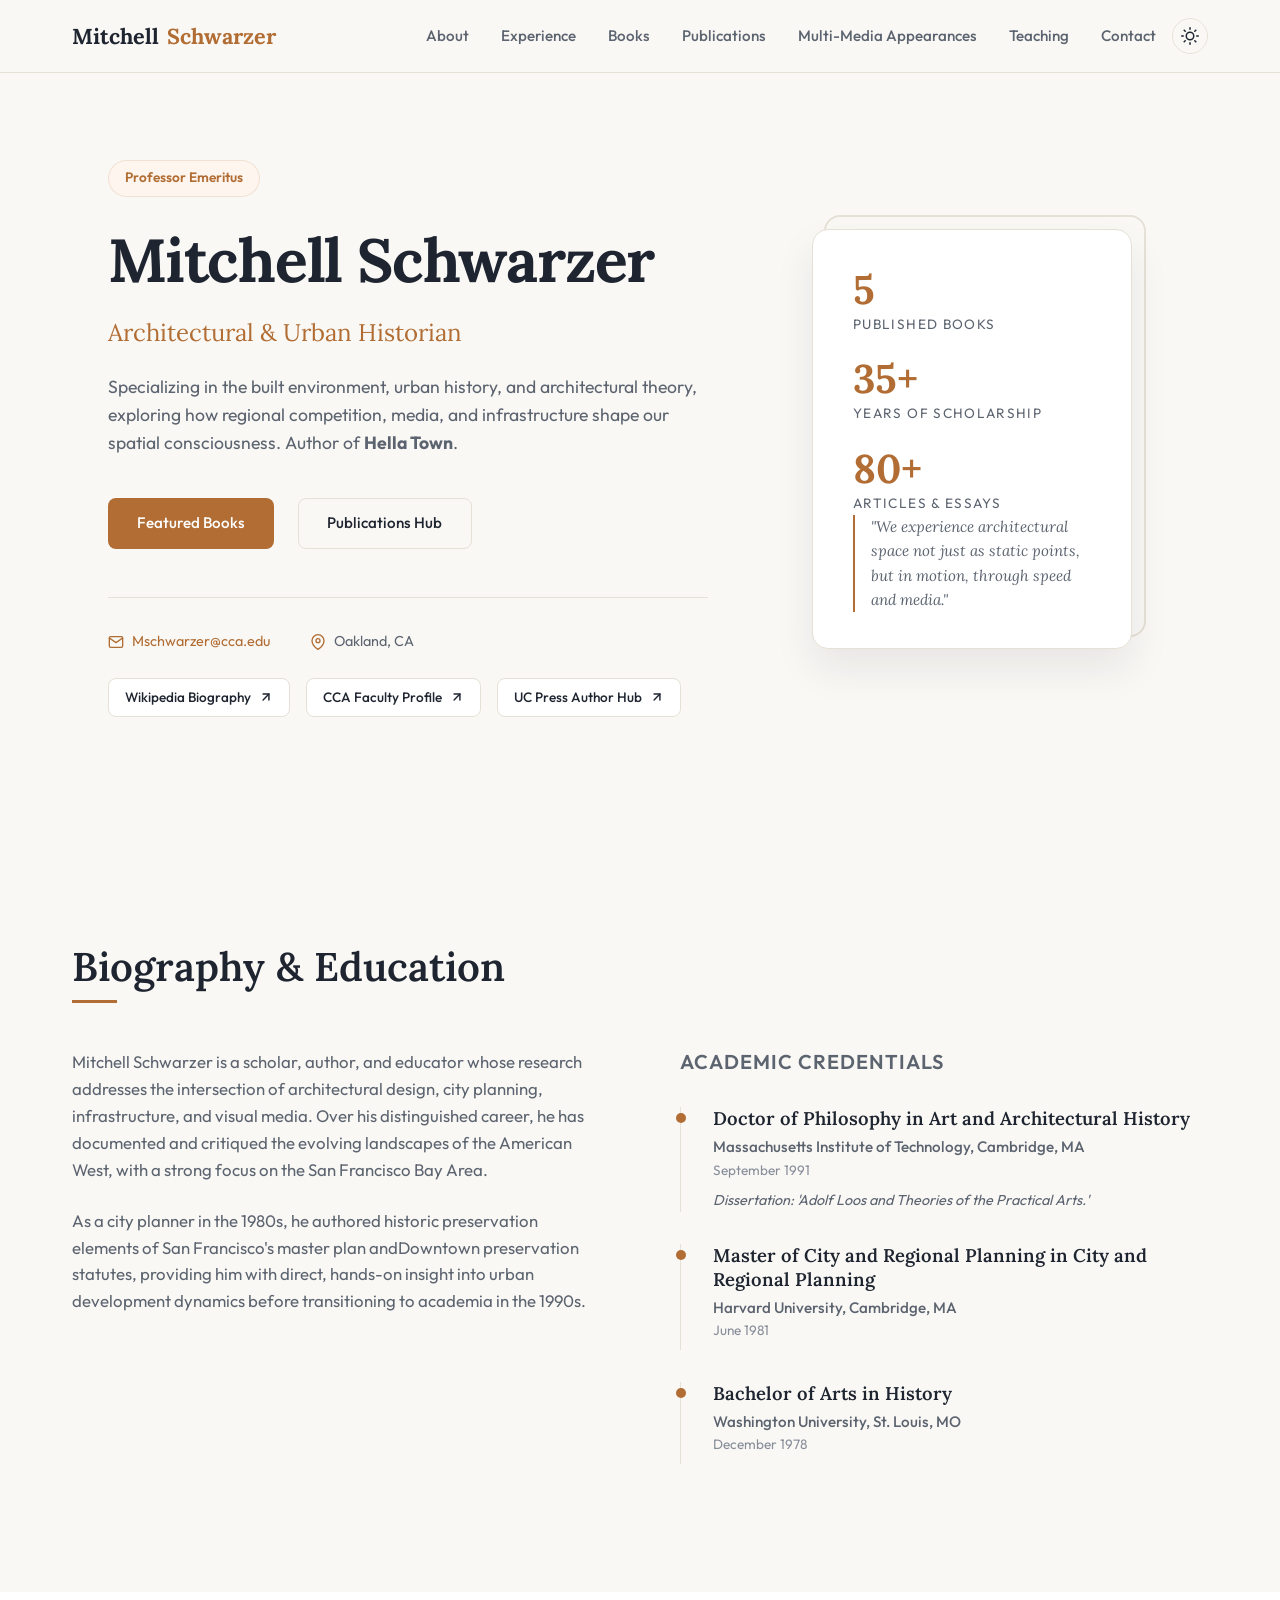
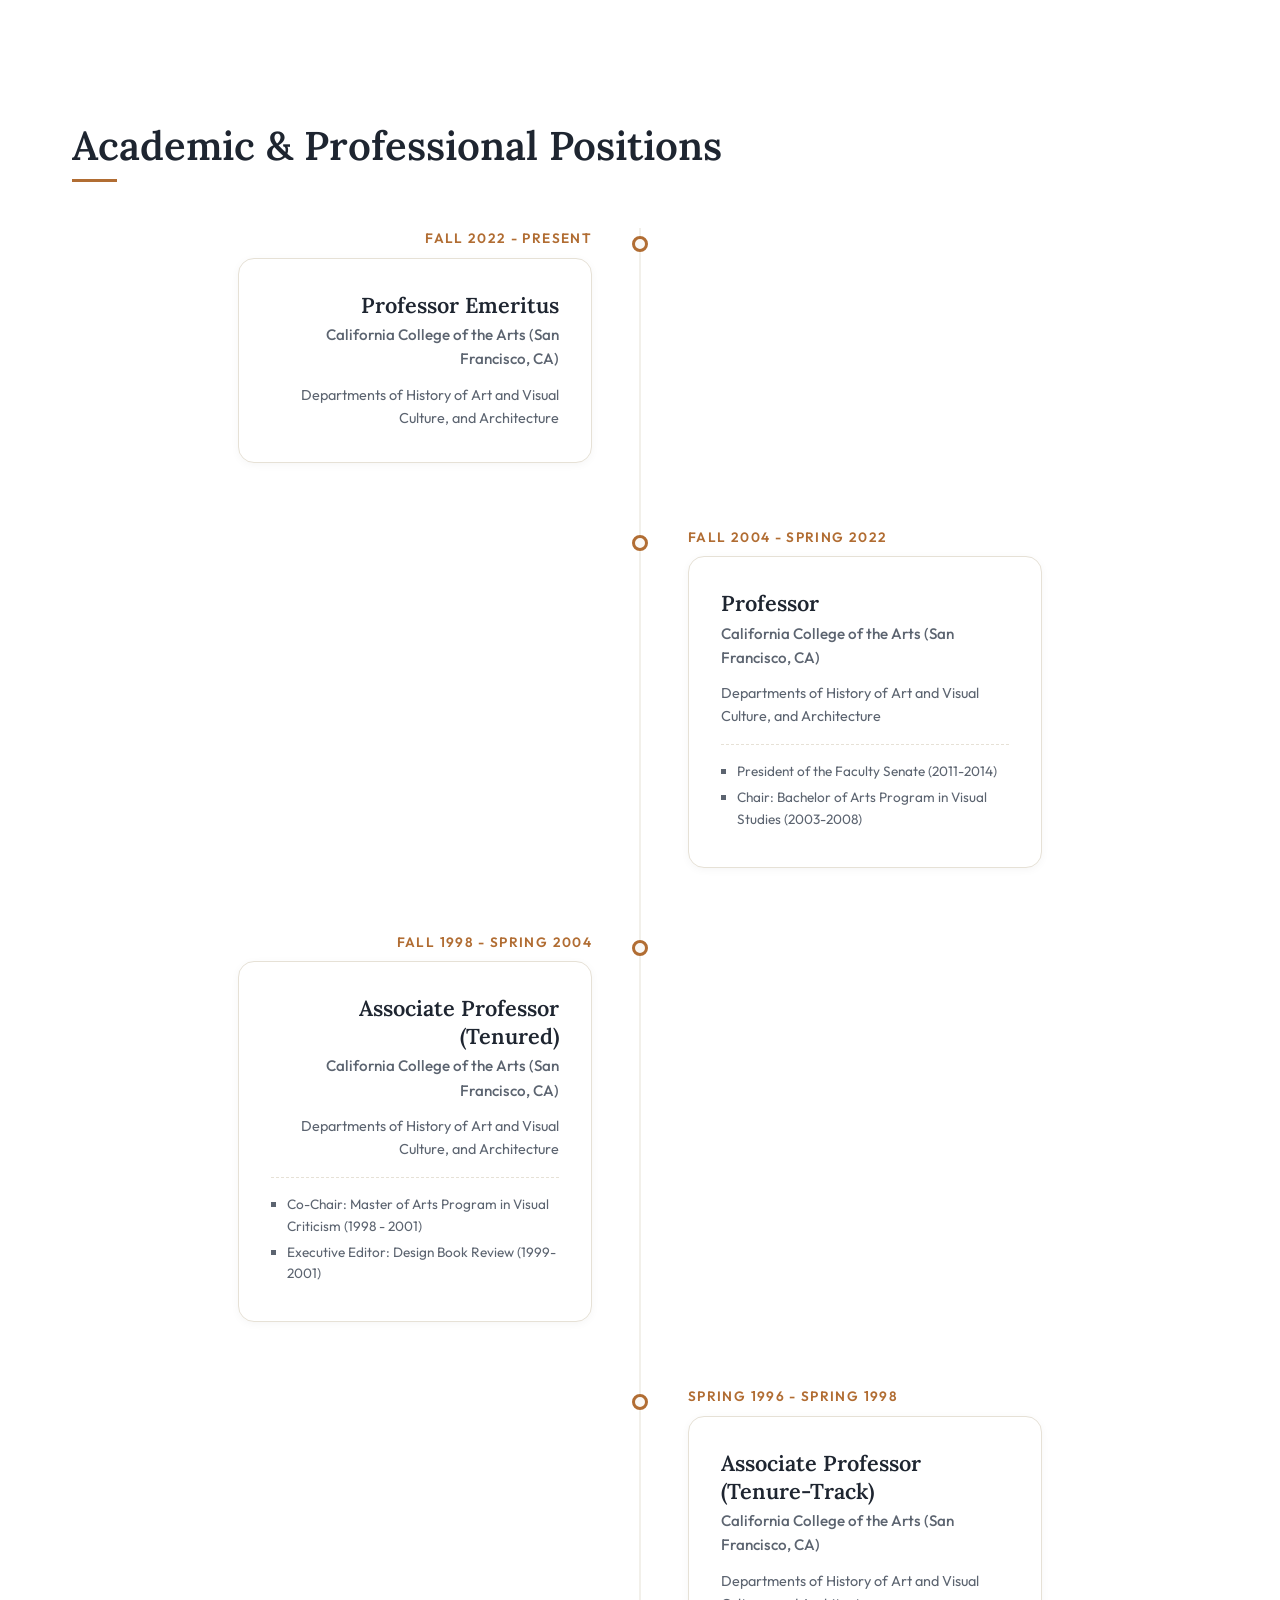
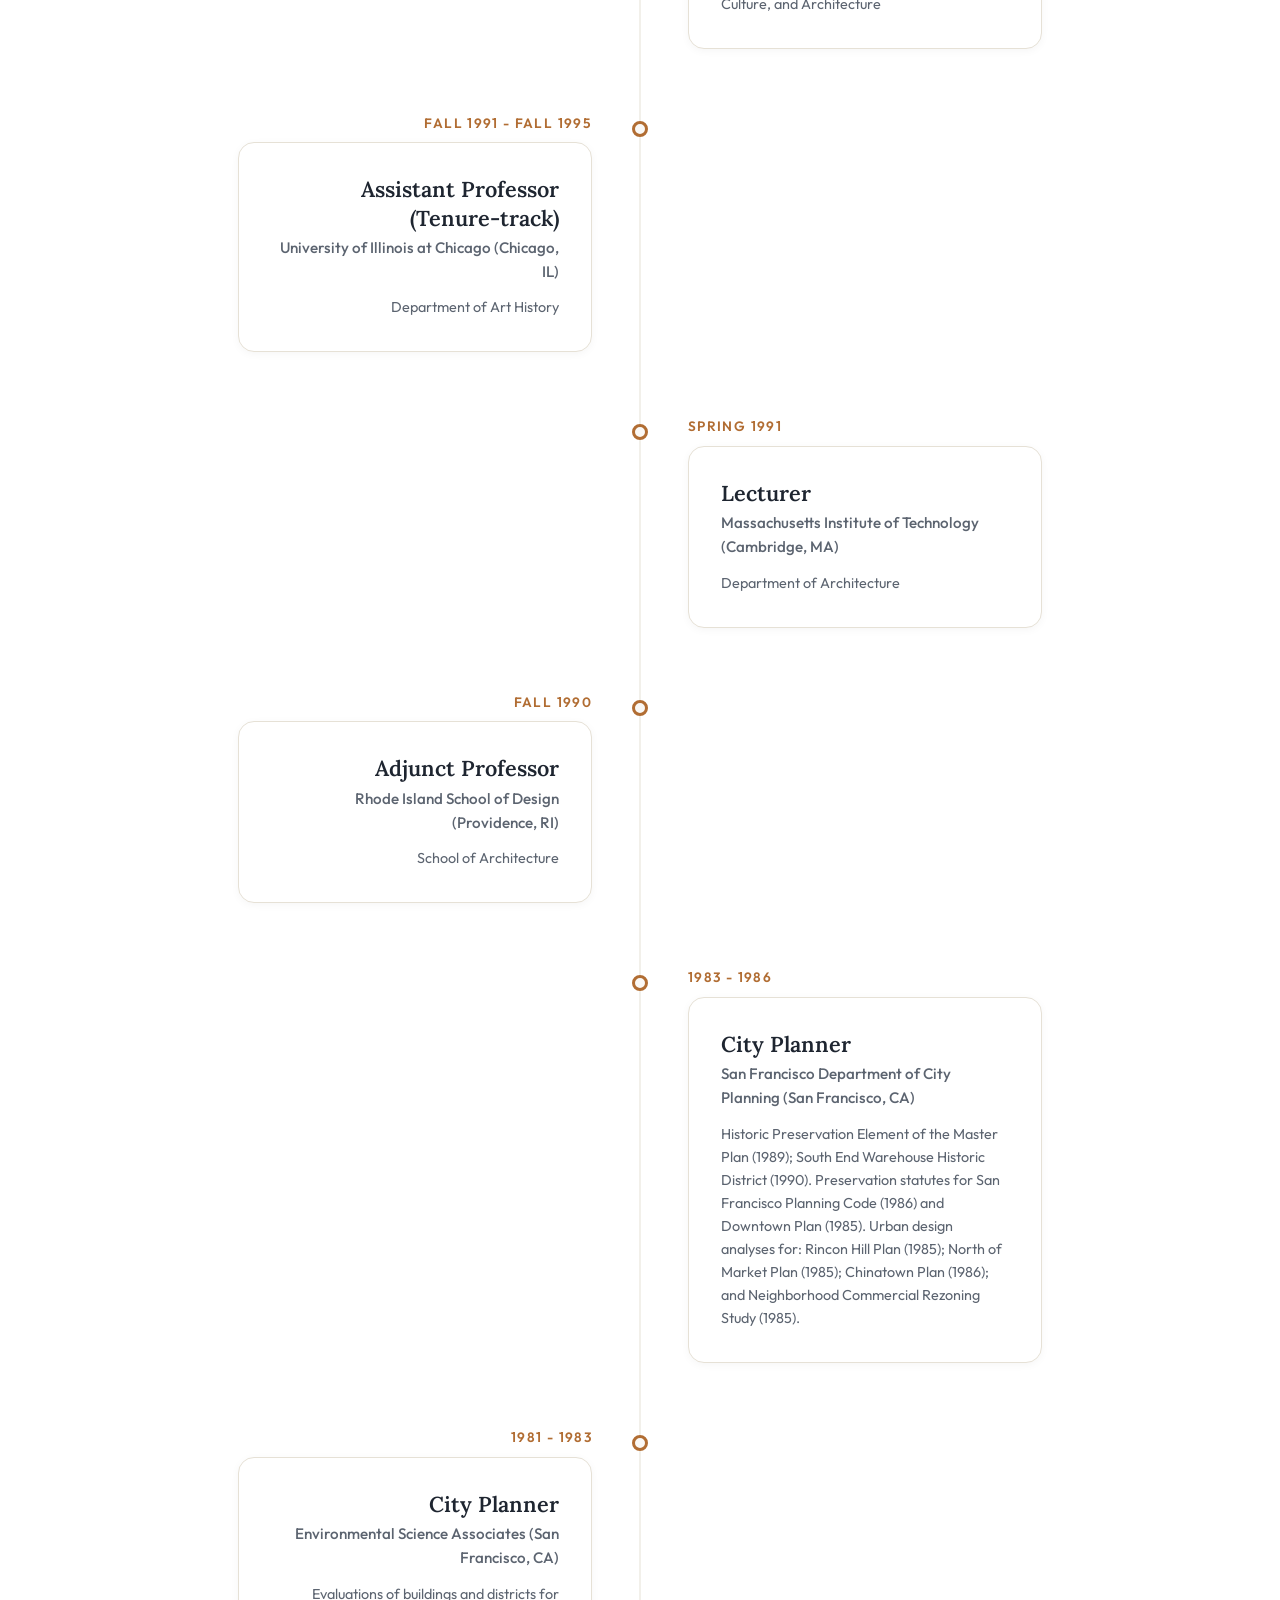
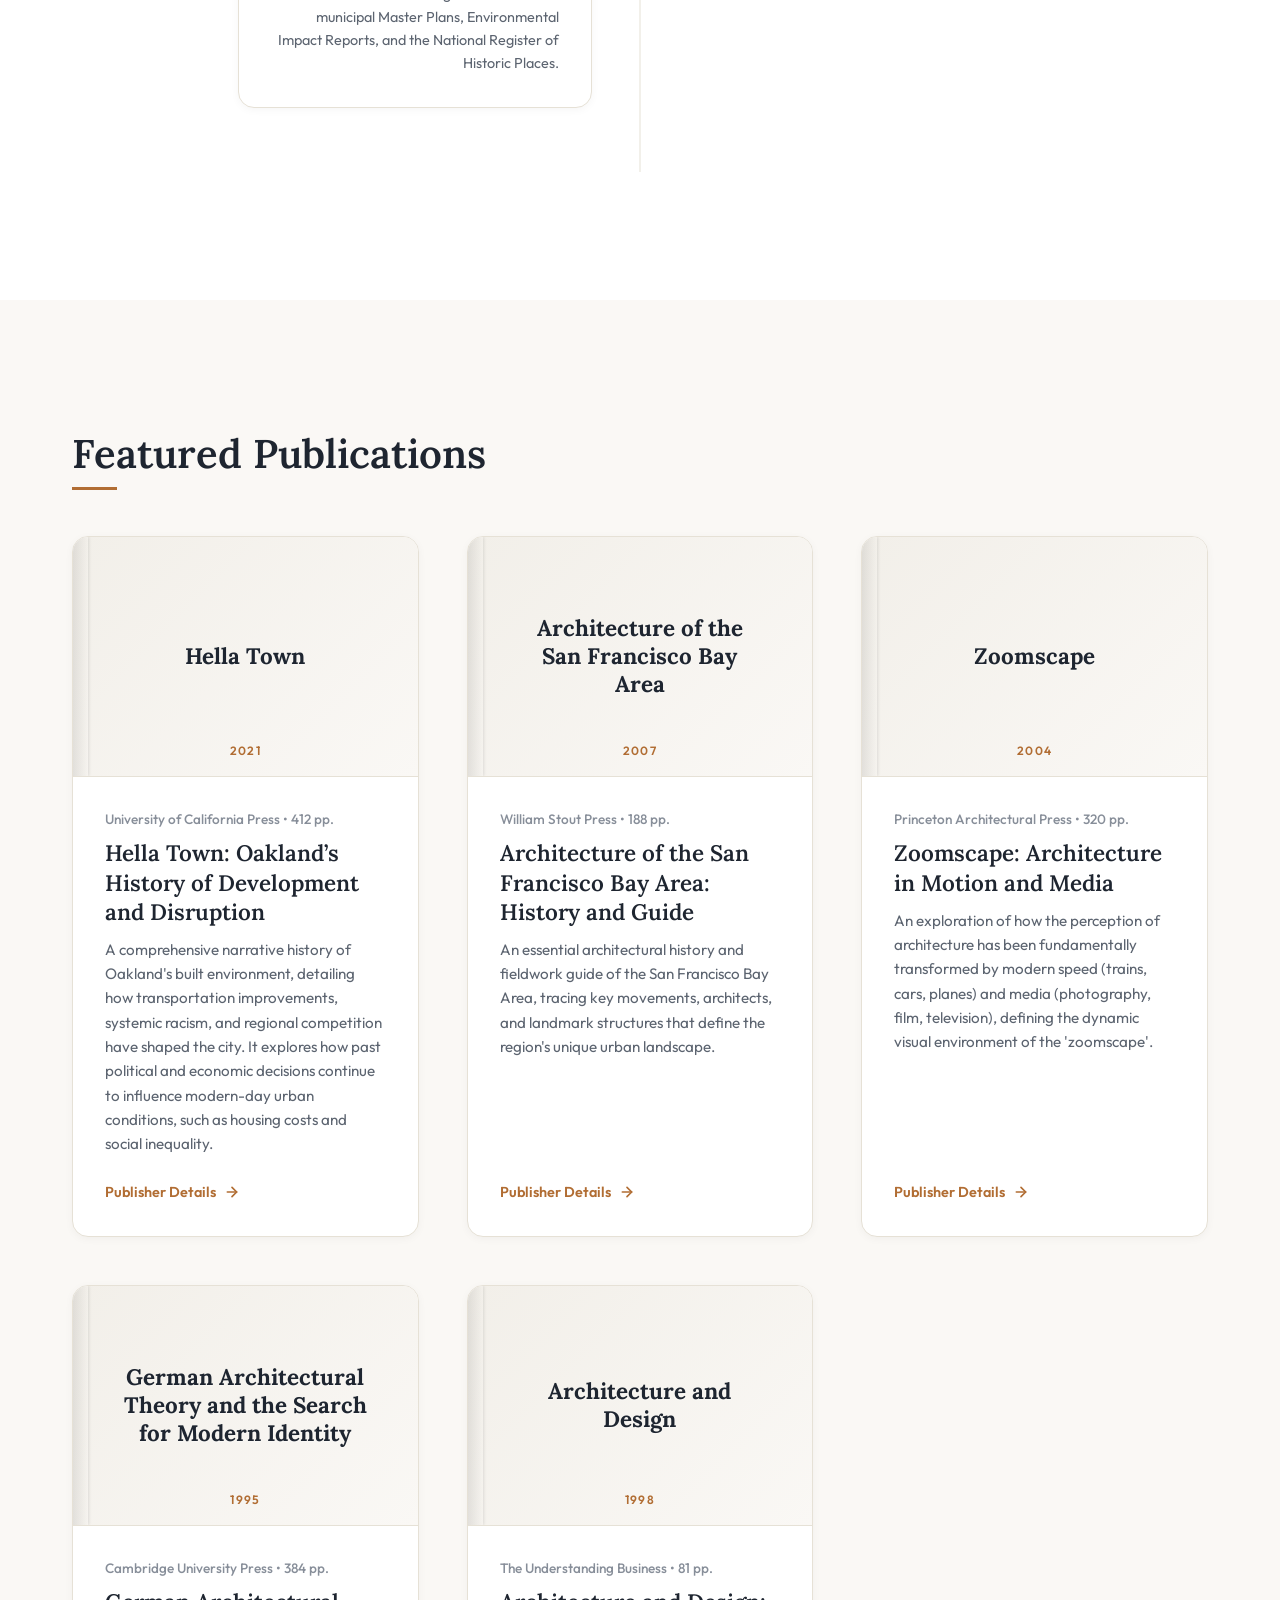
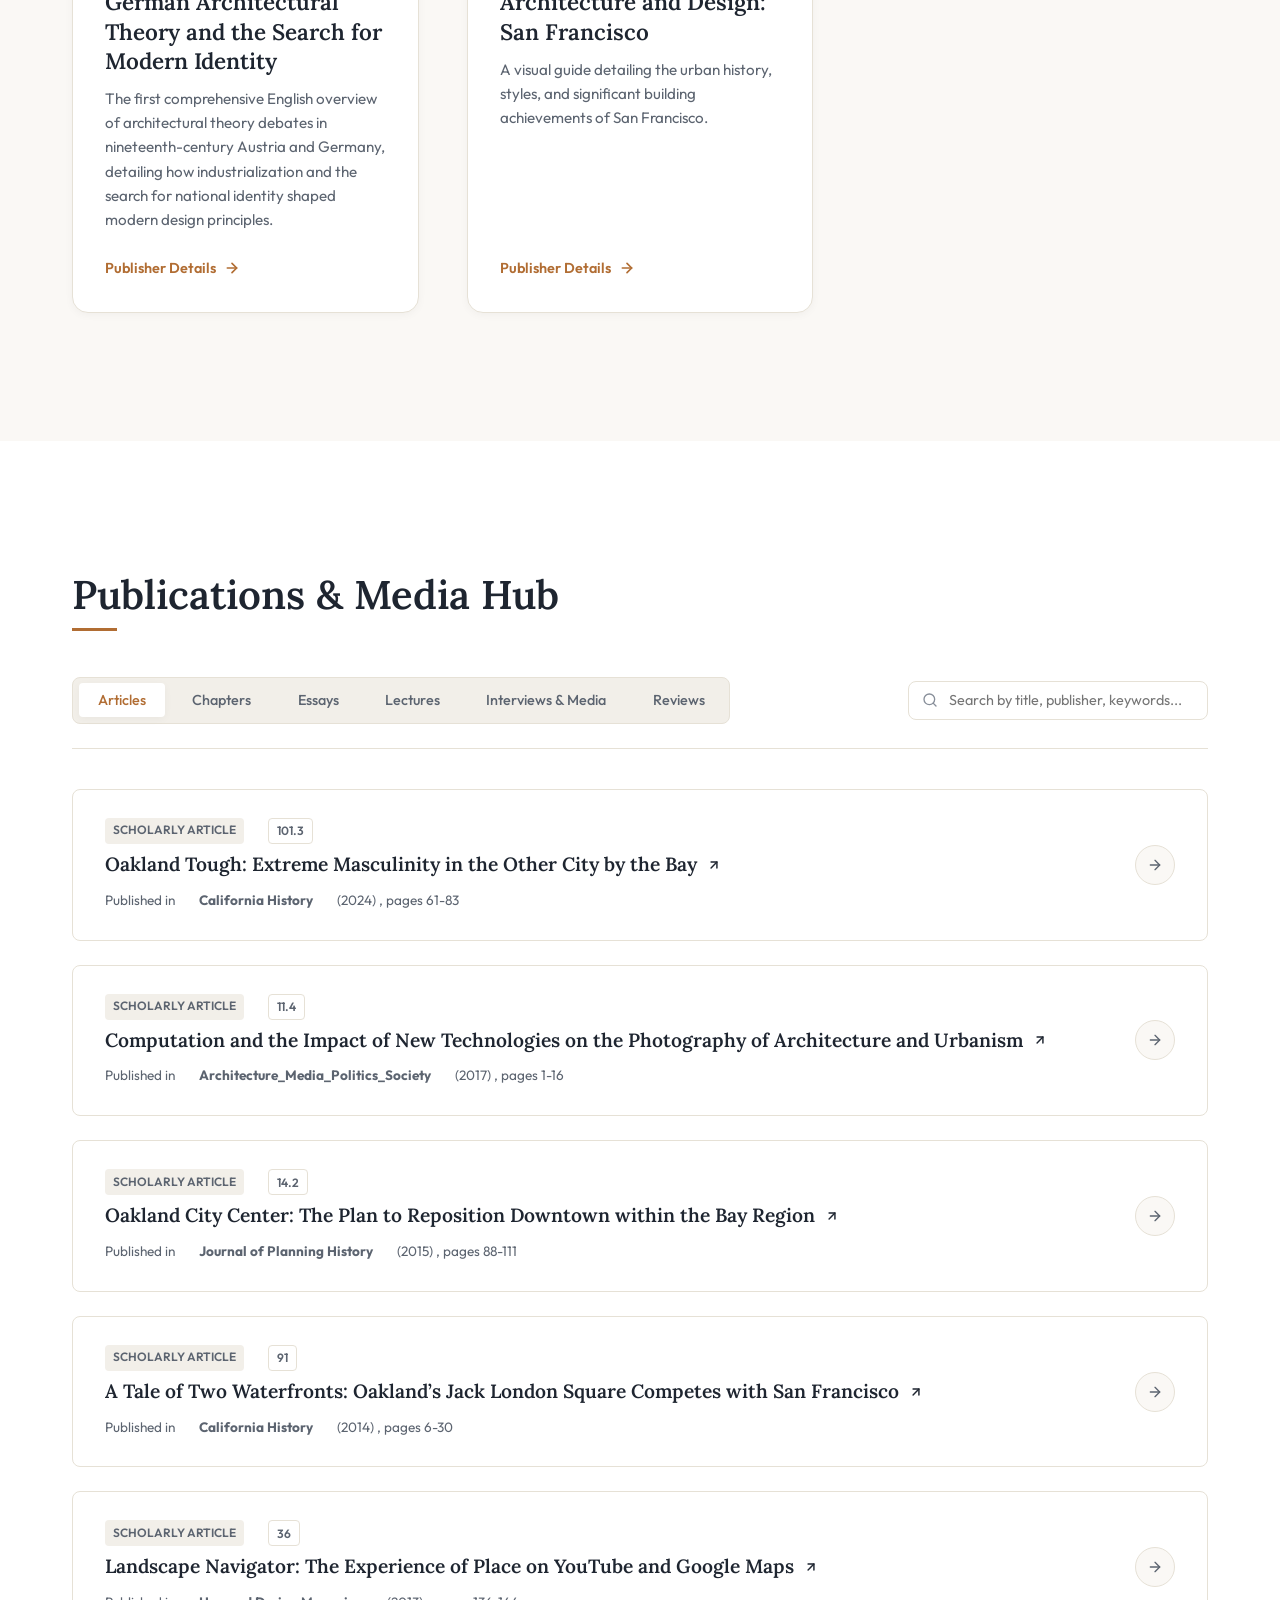
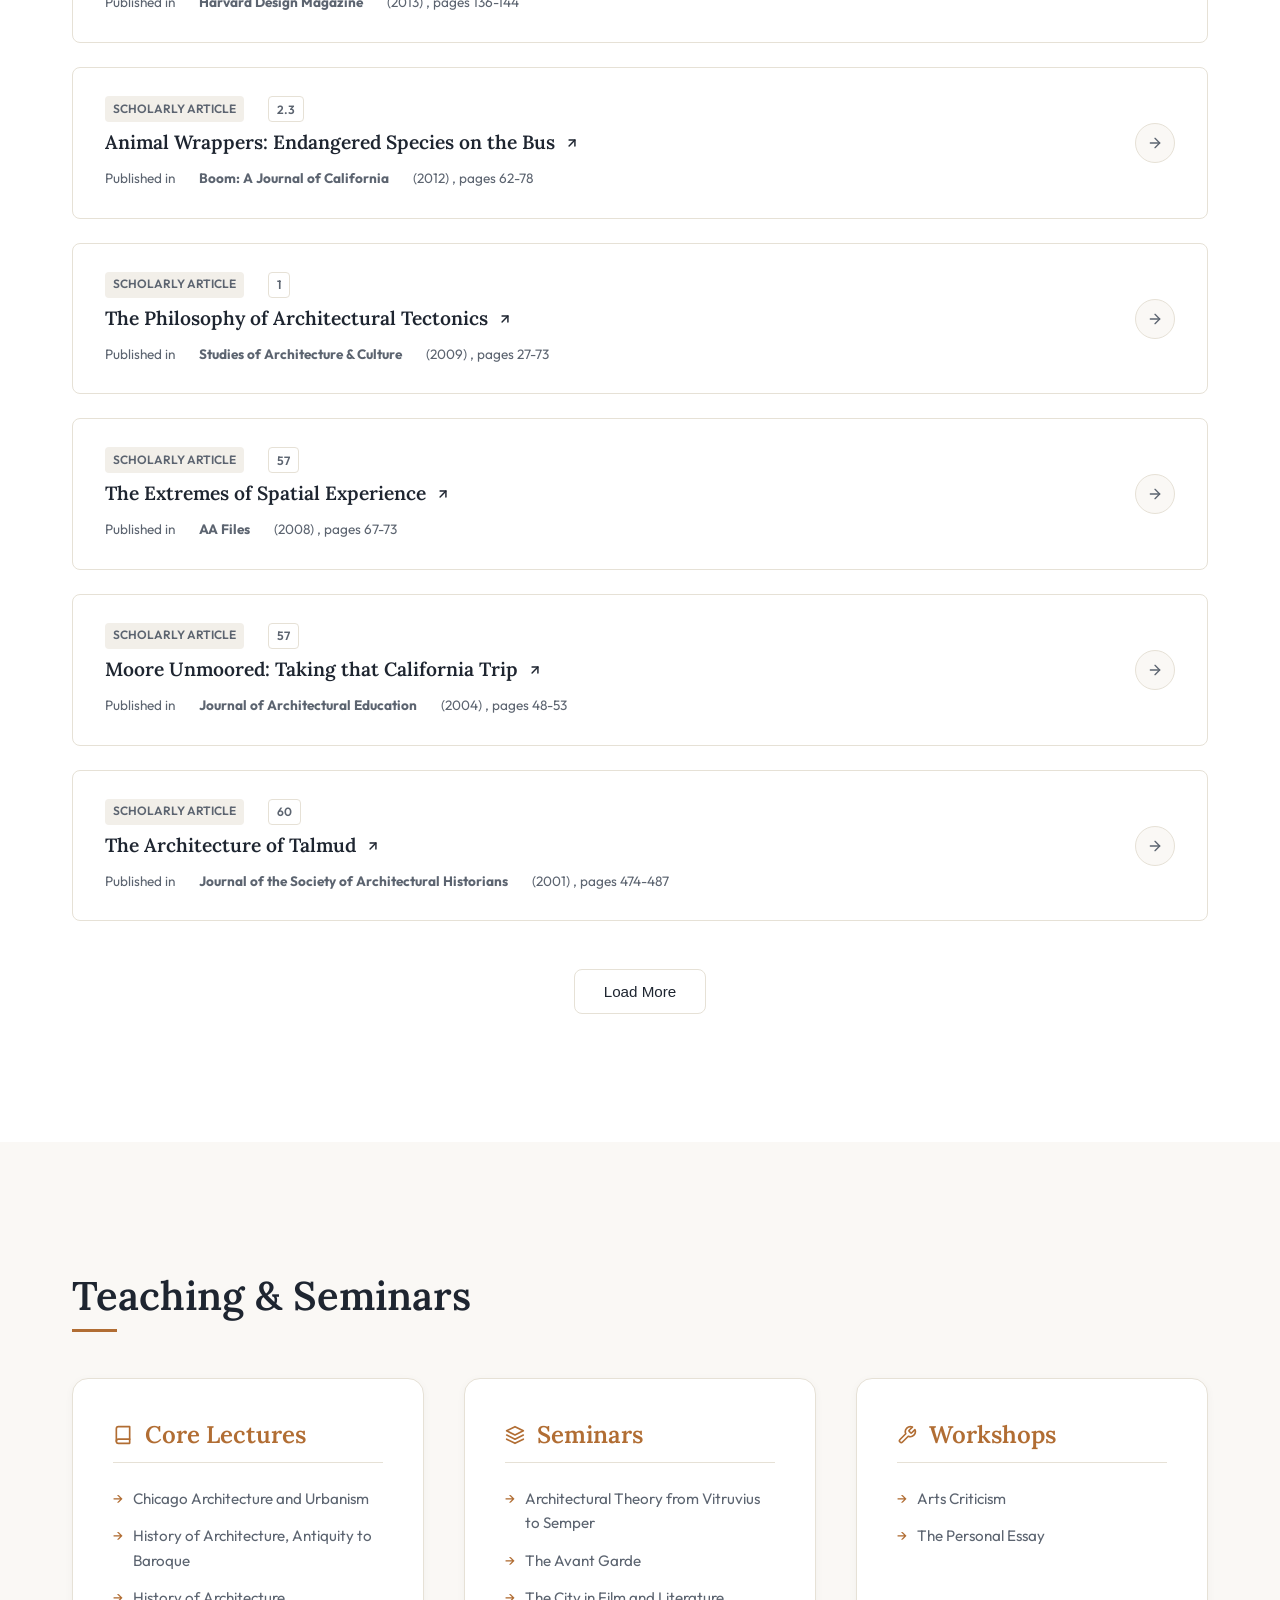
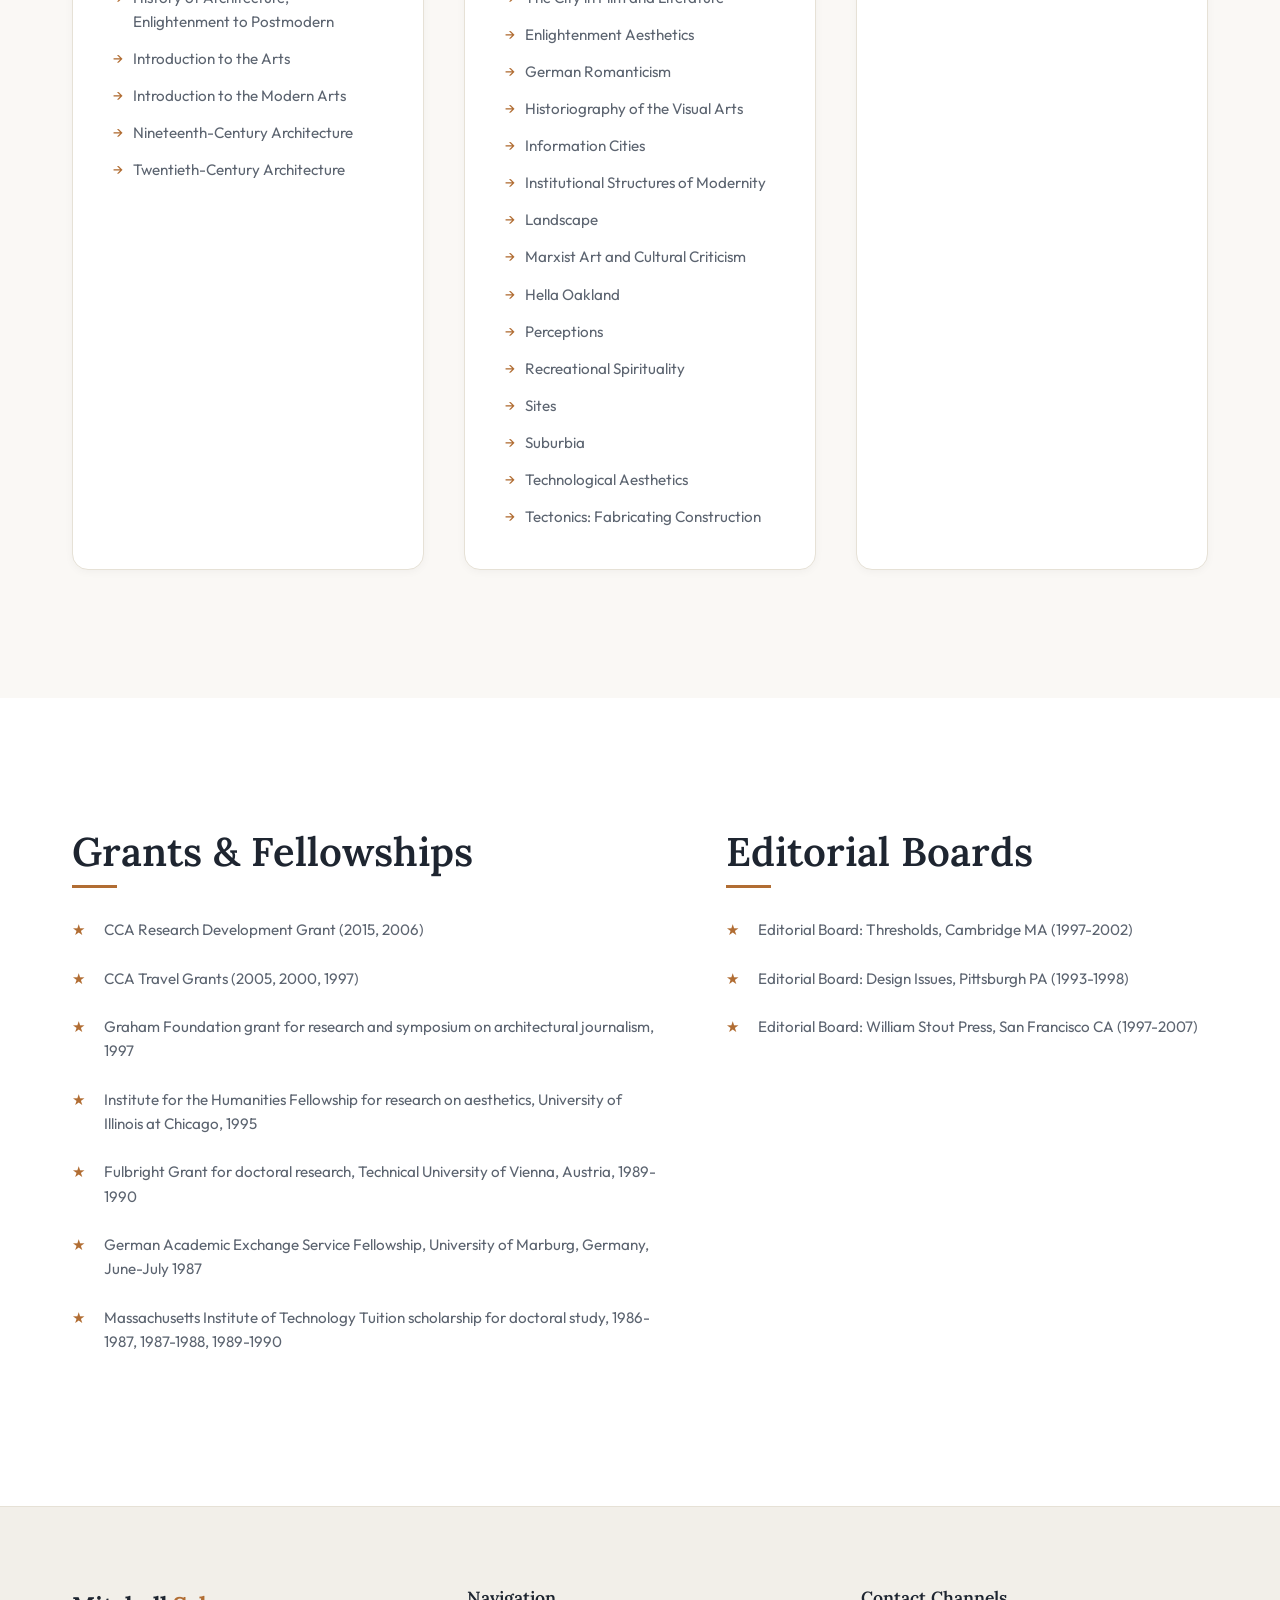
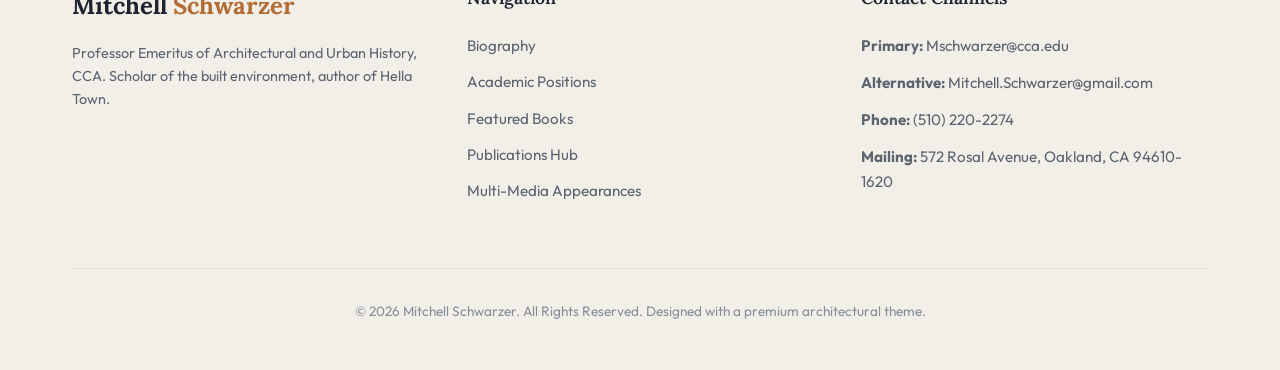
==== commit d4ad4c3c: "Add files via upload" ====
--- a/index.html
+++ b/index.html
@@ -1,1399 +1,6 @@
 <!DOCTYPE html>
 <html lang="en">
 <head>
-  <script>
-    localStorage.setItem("theme", "light");
-    document.documentElement.setAttribute("data-theme", "light");
-  </script>
-  <meta charset="UTF-8">
-  <meta name="viewport" content="width=device-width, initial-scale=1.0">
-  <title>Mitchell Schwarzer | Architectural & Urban Historian</title>
-  <meta name="description" content="Official portfolio website of Mitchell Schwarzer, Professor Emeritus of Architectural and Urban History at the California College of the Arts (CCA) and author of Hella Town.">
-  
-  <!-- Google Fonts -->
-  <link rel="preconnect" href="https://fonts.googleapis.com">
-  <link rel="preconnect" href="https://fonts.gstatic.com" crossorigin>
-  <link href="https://fonts.googleapis.com/css2?family=Lora:ital,wght@0,400..700;1,400..700&family=Outfit:wght@300;400;500;600;700&display=swap" rel="stylesheet">
-  
-  <!-- Custom Stylesheets -->
-  <style>
-/* Premium Styling for Mitchell Schwarzer Portfolio */
-
-:root {
-  /* Colors - Default Premium Light Theme */
-  --bg-primary: #faf8f5;
-  --bg-secondary: #ffffff;
-  --bg-tertiary: #f2efe9;
-  
-  --text-primary: #1e2530;
-  --text-secondary: #5c6470;
-  --text-tertiary: #878e99;
-  
-  --accent-color: #b16d33; /* Warm architectural bronze/copper */
-  --accent-hover: #9c5a24;
-  --accent-light: #fdf5ee;
-  
-  --border-color: #e6e1d6;
-  --shadow-sm: 0 2px 8px rgba(27, 31, 35, 0.04);
-  --shadow-md: 0 10px 30px rgba(177, 109, 51, 0.06);
-  --shadow-lg: 0 20px 40px rgba(27, 31, 35, 0.08);
-  
-  --font-serif: 'Lora', Georgia, serif;
-  --font-sans: 'Outfit', -apple-system, BlinkMacSystemFont, "Segoe UI", Roboto, Helvetica, Arial, sans-serif;
-  
-  --transition: all 0.3s cubic-bezier(0.4, 0, 0.2, 1);
-  --border-radius-sm: 8px;
-  --border-radius-md: 16px;
-  --border-radius-lg: 24px;
-}
-
-/* Dark Mode Variables Override */
-[data-theme="dark"] {
-  --bg-primary: #0f131a;
-  --bg-secondary: #171d26;
-  --bg-tertiary: #1f2733;
-  
-  --text-primary: #f1f3f5;
-  --text-secondary: #a0aec0;
-  --text-tertiary: #718096;
-  
-  --accent-color: #e5904c; /* Muted glowing bronze */
-  --accent-hover: #f0a96d;
-  --accent-light: #2b231d;
-  
-  --border-color: #2d3748;
-  --shadow-sm: 0 2px 8px rgba(0, 0, 0, 0.2);
-  --shadow-md: 0 10px 30px rgba(0, 0, 0, 0.3);
-  --shadow-lg: 0 20px 40px rgba(0, 0, 0, 0.4);
-}
-
-/* Base resets & setup */
-* {
-  box-sizing: border-box;
-  margin: 0;
-  padding: 0;
-}
-
-html {
-  scroll-behavior: smooth;
-  font-size: 16px;
-}
-
-body {
-  background-color: var(--bg-primary);
-  color: var(--text-primary);
-  font-family: var(--font-sans);
-  line-height: 1.6;
-  transition: background-color 0.4s, color 0.4s;
-  overflow-x: hidden;
-  -webkit-font-smoothing: antialiased;
-}
-
-a {
-  color: var(--accent-color);
-  text-decoration: none;
-  transition: var(--transition);
-}
-
-a:hover {
-  color: var(--accent-hover);
-}
-
-h1, h2, h3, h4 {
-  font-family: var(--font-serif);
-  font-weight: 600;
-  line-height: 1.3;
-}
-
-/* Layout Utilities */
-.container {
-  max-width: 1200px;
-  margin: 0 auto;
-  padding: 0 2rem;
-}
-
-.section {
-  padding: 8rem 0;
-  position: relative;
-}
-
-.section:nth-child(even) {
-  background-color: var(--bg-secondary);
-}
-
-.section-title {
-  font-size: 2.5rem;
-  margin-bottom: 3.5rem;
-  position: relative;
-  display: inline-block;
-}
-
-.section-title::after {
-  content: '';
-  position: absolute;
-  left: 0;
-  bottom: -10px;
-  width: 45px;
-  height: 3px;
-  background-color: var(--accent-color);
-}
-
-/* Header & Navigation */
-header {
-  position: fixed;
-  top: 0;
-  left: 0;
-  width: 100%;
-  z-index: 100;
-  background-color: rgba(250, 248, 245, 0.85);
-  backdrop-filter: blur(12px);
-  border-bottom: 1px solid var(--border-color);
-  transition: var(--transition);
-}
-
-[data-theme="dark"] header {
-  background-color: rgba(15, 19, 26, 0.85);
-}
-
-header.scrolled {
-  padding: 0.5rem 0;
-  box-shadow: var(--shadow-sm);
-}
-
-header .container {
-  display: flex;
-  justify-content: flex-end;
-  align-items: center;
-  height: 4.5rem;
-}
-
-/* Navigation logo or initials */
-.header-brand {
-  margin-right: auto;
-  font-family: var(--font-serif);
-  font-size: 1.35rem;
-  font-weight: 700;
-  color: var(--text-primary);
-  display: flex;
-  align-items: center;
-  gap: 0.5rem;
-}
-
-.header-brand span {
-  color: var(--accent-color);
-}
-
-.nav-links {
-  display: flex;
-  gap: 2rem;
-  list-style: none;
-  align-items: center;
-}
-
-.nav-links a {
-  color: var(--text-secondary);
-  font-weight: 500;
-  font-size: 0.95rem;
-  position: relative;
-  padding: 0.25rem 0;
-}
-
-.nav-links a:hover,
-.nav-links a.active {
-  color: var(--text-primary);
-}
-
-.nav-links a::after {
-  content: '';
-  position: absolute;
-  bottom: 0;
-  left: 0;
-  width: 0;
-  height: 2px;
-  background-color: var(--accent-color);
-  transition: var(--transition);
-}
-
-.nav-links a:hover::after,
-.nav-links a.active::after {
-  width: 100%;
-}
-
-/* Theme Switcher Button */
-.theme-toggle {
-  background: none;
-  border: 1px solid var(--border-color);
-  color: var(--text-primary);
-  cursor: pointer;
-  padding: 0.5rem;
-  border-radius: 50%;
-  width: 2.25rem;
-  height: 2.25rem;
-  display: flex;
-  align-items: center;
-  justify-content: center;
-  transition: var(--transition);
-  margin-left: 1rem;
-}
-
-.theme-toggle:hover {
-  background-color: var(--bg-tertiary);
-  border-color: var(--accent-color);
-}
-
-/* Hero Section */
-.hero {
-  padding: 10rem 0 6rem;
-  display: flex;
-  align-items: center;
-  min-height: 90vh;
-  position: relative;
-}
-
-.hero-grid {
-  display: grid;
-  grid-template-columns: 1.2fr 0.8fr;
-  gap: 4rem;
-  align-items: center;
-}
-
-.hero-content {
-  animation: fadeInUp 0.8s ease-out;
-}
-
-.hero-badge {
-  display: inline-block;
-  padding: 0.4rem 1rem;
-  background-color: var(--accent-light);
-  color: var(--accent-color);
-  border-radius: 30px;
-  font-size: 0.85rem;
-  font-weight: 600;
-  margin-bottom: 1.5rem;
-  border: 1px solid rgba(177, 109, 51, 0.15);
-}
-
-.hero-title {
-  font-size: 3.8rem;
-  color: var(--text-primary);
-  margin-bottom: 1rem;
-  font-weight: 700;
-  letter-spacing: -0.02em;
-}
-
-.hero-subtitle {
-  font-size: 1.5rem;
-  font-family: var(--font-serif);
-  color: var(--accent-color);
-  margin-bottom: 1.5rem;
-  line-height: 1.4;
-}
-
-.hero-text {
-  font-size: 1.1rem;
-  color: var(--text-secondary);
-  margin-bottom: 2.5rem;
-  max-width: 600px;
-}
-
-.hero-buttons {
-  display: flex;
-  gap: 1.5rem;
-  margin-bottom: 3rem;
-}
-
-.btn {
-  display: inline-flex;
-  align-items: center;
-  justify-content: center;
-  padding: 0.8rem 1.8rem;
-  border-radius: var(--border-radius-sm);
-  font-weight: 500;
-  transition: var(--transition);
-  cursor: pointer;
-  font-size: 0.95rem;
-}
-
-.btn-primary {
-  background-color: var(--accent-color);
-  color: #ffffff;
-  border: none;
-}
-
-.btn-primary:hover {
-  background-color: var(--accent-hover);
-  color: #ffffff;
-  transform: translateY(-2px);
-  box-shadow: 0 4px 12px rgba(177, 109, 51, 0.2);
-}
-
-.btn-secondary {
-  background-color: transparent;
-  color: var(--text-primary);
-  border: 1px solid var(--border-color);
-}
-
-.btn-secondary:hover {
-  background-color: var(--bg-tertiary);
-  transform: translateY(-2px);
-}
-
-.hero-meta {
-  display: flex;
-  flex-wrap: wrap;
-  gap: 1.5rem 2.5rem;
-  padding-top: 2rem;
-  border-top: 1px solid var(--border-color);
-}
-
-.meta-item {
-  display: flex;
-  align-items: center;
-  gap: 0.5rem;
-  color: var(--text-secondary);
-  font-size: 0.9rem;
-}
-
-.meta-item svg {
-  color: var(--accent-color);
-}
-
-/* Profile Visual Card in Hero */
-.hero-visual {
-  display: flex;
-  justify-content: center;
-  animation: fadeIn 1s ease-out;
-}
-
-.visual-card {
-  position: relative;
-  width: 320px;
-  height: 420px;
-  background-color: var(--bg-secondary);
-  border-radius: var(--border-radius-md);
-  border: 1px solid var(--border-color);
-  box-shadow: var(--shadow-lg);
-  padding: 2.5rem;
-  display: flex;
-  flex-direction: column;
-  justify-content: space-between;
-}
-
-.visual-card::before {
-  content: '';
-  position: absolute;
-  top: -15px;
-  right: -15px;
-  width: 100%;
-  height: 100%;
-  border: 2px solid var(--border-color);
-  border-radius: var(--border-radius-md);
-  z-index: -1;
-  transition: var(--transition);
-}
-
-.visual-card:hover::before {
-  top: -8px;
-  right: -8px;
-  border-color: var(--accent-color);
-}
-
-.visual-stats {
-  display: flex;
-  flex-direction: column;
-  gap: 1.5rem;
-}
-
-.stat-box {
-  display: flex;
-  flex-direction: column;
-}
-
-.stat-num {
-  font-size: 2.5rem;
-  font-family: var(--font-serif);
-  font-weight: 700;
-  color: var(--accent-color);
-  line-height: 1;
-}
-
-.stat-label {
-  font-size: 0.85rem;
-  text-transform: uppercase;
-  letter-spacing: 0.1em;
-  color: var(--text-secondary);
-  margin-top: 0.25rem;
-}
-
-.visual-quote {
-  font-family: var(--font-serif);
-  font-style: italic;
-  color: var(--text-secondary);
-  border-left: 2px solid var(--accent-color);
-  padding-left: 1rem;
-  font-size: 0.95rem;
-}
-
-/* About / Stats Grid */
-.about-grid {
-  display: grid;
-  grid-template-columns: 1fr 1fr;
-  gap: 5rem;
-}
-
-.about-text p {
-  color: var(--text-secondary);
-  font-size: 1.05rem;
-  margin-bottom: 1.5rem;
-}
-
-.education-list {
-  display: flex;
-  flex-direction: column;
-  gap: 2rem;
-}
-
-.edu-item {
-  position: relative;
-  padding-left: 2rem;
-  border-left: 1px solid var(--border-color);
-}
-
-.edu-item::before {
-  content: '';
-  position: absolute;
-  left: -5px;
-  top: 6px;
-  width: 10px;
-  height: 10px;
-  border-radius: 50%;
-  background-color: var(--accent-color);
-}
-
-.edu-degree {
-  font-family: var(--font-serif);
-  font-size: 1.15rem;
-  font-weight: 600;
-  color: var(--text-primary);
-  margin-bottom: 0.25rem;
-}
-
-.edu-inst {
-  font-weight: 500;
-  color: var(--text-secondary);
-  font-size: 0.95rem;
-}
-
-.edu-date {
-  font-size: 0.85rem;
-  color: var(--text-tertiary);
-  margin-bottom: 0.5rem;
-}
-
-.edu-detail {
-  font-size: 0.9rem;
-  color: var(--text-secondary);
-  font-style: italic;
-}
-
-/* Experience / Timeline Section */
-.timeline {
-  position: relative;
-  max-width: 900px;
-  margin: 0 auto;
-}
-
-.timeline::before {
-  content: '';
-  position: absolute;
-  left: 50%;
-  top: 0;
-  width: 1px;
-  height: 100%;
-  background-color: var(--border-color);
-  transform: translateX(-50%);
-}
-
-.timeline-item {
-  position: relative;
-  width: 50%;
-  padding: 0 3rem 4rem;
-  box-sizing: border-box;
-}
-
-.timeline-item:nth-child(odd) {
-  left: 0;
-  text-align: right;
-}
-
-.timeline-item:nth-child(even) {
-  left: 50%;
-}
-
-.timeline-dot {
-  position: absolute;
-  left: 100%;
-  top: 8px;
-  width: 16px;
-  height: 16px;
-  border-radius: 50%;
-  background-color: var(--bg-primary);
-  border: 3px solid var(--accent-color);
-  transform: translateX(-50%);
-  z-index: 10;
-}
-
-.timeline-item:nth-child(even) .timeline-dot {
-  left: 0;
-}
-
-.timeline-item:hover .timeline-dot {
-  background-color: var(--accent-color);
-  transform: translateX(-50%) scale(1.25);
-  transition: var(--transition);
-}
-
-.timeline-date {
-  font-size: 0.85rem;
-  font-weight: 600;
-  text-transform: uppercase;
-  letter-spacing: 0.1em;
-  color: var(--accent-color);
-  margin-bottom: 0.5rem;
-}
-
-.timeline-content {
-  background-color: var(--bg-secondary);
-  padding: 2rem;
-  border-radius: var(--border-radius-md);
-  border: 1px solid var(--border-color);
-  box-shadow: var(--shadow-sm);
-  transition: var(--transition);
-}
-
-.timeline-content:hover {
-  transform: translateY(-5px);
-  box-shadow: var(--shadow-md);
-  border-color: var(--accent-color);
-}
-
-.timeline-title {
-  font-size: 1.35rem;
-  font-weight: 600;
-  color: var(--text-primary);
-  margin-bottom: 0.25rem;
-}
-
-.timeline-sub {
-  color: var(--text-secondary);
-  font-weight: 500;
-  font-size: 0.95rem;
-  margin-bottom: 0.75rem;
-}
-
-.timeline-desc {
-  font-size: 0.9rem;
-  color: var(--text-secondary);
-}
-
-.timeline-admin {
-  margin-top: 1rem;
-  padding-top: 1rem;
-  border-top: 1px dashed var(--border-color);
-  font-size: 0.85rem;
-  color: var(--text-secondary);
-  text-align: left;
-}
-
-.timeline-admin li {
-  margin-bottom: 0.25rem;
-  list-style-type: square;
-  margin-left: 1rem;
-}
-
-/* Books Grid */
-.books-grid {
-  display: grid;
-  grid-template-columns: repeat(auto-fit, minmax(320px, 1fr));
-  gap: 3rem;
-}
-
-.book-card {
-  background-color: var(--bg-secondary);
-  border-radius: var(--border-radius-md);
-  border: 1px solid var(--border-color);
-  box-shadow: var(--shadow-sm);
-  overflow: hidden;
-  display: flex;
-  flex-direction: column;
-  transition: var(--transition);
-}
-
-.book-card:hover {
-  transform: translateY(-8px);
-  box-shadow: var(--shadow-lg);
-  border-color: var(--accent-color);
-}
-
-.book-cover-mock {
-  height: 240px;
-  background: linear-gradient(135deg, var(--bg-tertiary) 0%, var(--bg-primary) 100%);
-  position: relative;
-  display: flex;
-  align-items: center;
-  justify-content: center;
-  padding: 2rem;
-  border-bottom: 1px solid var(--border-color);
-  overflow: hidden;
-}
-
-.book-cover-mock::after {
-  content: '';
-  position: absolute;
-  top: 0;
-  left: 0;
-  width: 15px;
-  height: 100%;
-  background: linear-gradient(to right, rgba(0,0,0,0.08) 0%, rgba(255,255,255,0.05) 100%);
-  box-shadow: 1px 0 3px rgba(0,0,0,0.1);
-  z-index: 2;
-}
-
-.book-cover-title {
-  font-family: var(--font-serif);
-  font-size: 1.4rem;
-  text-align: center;
-  font-weight: 700;
-  color: var(--text-primary);
-  line-height: 1.25;
-  text-shadow: 0 1px 2px rgba(255,255,255,0.5);
-  max-width: 250px;
-}
-
-.book-cover-tag {
-  position: absolute;
-  bottom: 1rem;
-  font-size: 0.75rem;
-  text-transform: uppercase;
-  letter-spacing: 0.1em;
-  color: var(--accent-color);
-  font-weight: 600;
-}
-
-.book-info {
-  padding: 2rem;
-  display: flex;
-  flex-direction: column;
-  flex-grow: 1;
-}
-
-.book-meta {
-  font-size: 0.85rem;
-  color: var(--text-tertiary);
-  margin-bottom: 0.5rem;
-  font-weight: 500;
-}
-
-.book-title {
-  font-size: 1.4rem;
-  margin-bottom: 0.75rem;
-  color: var(--text-primary);
-}
-
-.book-desc {
-  font-size: 0.95rem;
-  color: var(--text-secondary);
-  margin-bottom: 1.5rem;
-  flex-grow: 1;
-}
-
-.book-link {
-  display: inline-flex;
-  align-items: center;
-  gap: 0.5rem;
-  font-weight: 600;
-  font-size: 0.9rem;
-  color: var(--accent-color);
-  margin-top: auto;
-}
-
-.book-link:hover {
-  gap: 0.75rem;
-}
-
-/* Publications & Media Hub (Tabs Component) */
-.hub-controls {
-  display: flex;
-  justify-content: space-between;
-  align-items: center;
-  flex-wrap: wrap;
-  gap: 1.5rem;
-  margin-bottom: 2.5rem;
-  padding-bottom: 1.5rem;
-  border-bottom: 1px solid var(--border-color);
-}
-
-.tabs-list {
-  display: flex;
-  gap: 0.5rem;
-  list-style: none;
-  background-color: var(--bg-tertiary);
-  padding: 0.35rem;
-  border-radius: var(--border-radius-sm);
-  border: 1px solid var(--border-color);
-}
-
-.tab-btn {
-  background: none;
-  border: none;
-  font-family: var(--font-sans);
-  font-weight: 500;
-  font-size: 0.9rem;
-  padding: 0.5rem 1.2rem;
-  border-radius: calc(var(--border-radius-sm) - 4px);
-  cursor: pointer;
-  color: var(--text-secondary);
-  transition: var(--transition);
-}
-
-.tab-btn:hover {
-  color: var(--text-primary);
-}
-
-.tab-btn.active {
-  background-color: var(--bg-secondary);
-  color: var(--accent-color);
-  box-shadow: var(--shadow-sm);
-}
-
-.search-box {
-  position: relative;
-  min-width: 300px;
-}
-
-.search-input {
-  width: 100%;
-  padding: 0.6rem 1rem 0.6rem 2.5rem;
-  border-radius: var(--border-radius-sm);
-  border: 1px solid var(--border-color);
-  background-color: var(--bg-secondary);
-  color: var(--text-primary);
-  font-family: var(--font-sans);
-  font-size: 0.9rem;
-  transition: var(--transition);
-}
-
-.search-input:focus {
-  outline: none;
-  border-color: var(--accent-color);
-  box-shadow: 0 0 0 3px rgba(177, 109, 51, 0.1);
-}
-
-.search-icon {
-  position: absolute;
-  left: 0.9rem;
-  top: 50%;
-  transform: translateY(-50%);
-  color: var(--text-tertiary);
-  pointer-events: none;
-}
-
-/* Tab contents and dynamic render grid */
-.hub-grid {
-  display: grid;
-  grid-template-columns: 1fr;
-  gap: 1.5rem;
-  min-height: 300px;
-}
-
-.item-row {
-  background-color: var(--bg-secondary);
-  border: 1px solid var(--border-color);
-  border-radius: var(--border-radius-sm);
-  padding: 1.75rem 2rem;
-  display: flex;
-  justify-content: space-between;
-  align-items: center;
-  gap: 2rem;
-  transition: var(--transition);
-}
-
-.item-row:hover {
-  border-color: var(--accent-color);
-  transform: translateX(4px);
-  box-shadow: var(--shadow-sm);
-}
-
-.item-main {
-  flex-grow: 1;
-}
-
-.item-title-link {
-  font-family: var(--font-serif);
-  font-size: 1.2rem;
-  font-weight: 600;
-  color: var(--text-primary);
-  margin-bottom: 0.5rem;
-  display: inline-flex;
-  align-items: center;
-  gap: 0.5rem;
-  line-height: 1.35;
-}
-
-.item-title-link:hover {
-  color: var(--accent-color);
-}
-
-.item-meta {
-  display: flex;
-  flex-wrap: wrap;
-  gap: 0.75rem 1.5rem;
-  font-size: 0.85rem;
-  color: var(--text-secondary);
-}
-
-.item-tag {
-  padding: 0.15rem 0.5rem;
-  background-color: var(--bg-tertiary);
-  border-radius: 4px;
-  font-size: 0.75rem;
-  font-weight: 600;
-  color: var(--text-secondary);
-  text-transform: uppercase;
-}
-
-.item-link-btn {
-  border: 1px solid var(--border-color);
-  background-color: var(--bg-primary);
-  color: var(--text-secondary);
-  width: 2.5rem;
-  height: 2.5rem;
-  border-radius: 50%;
-  display: flex;
-  align-items: center;
-  justify-content: center;
-  transition: var(--transition);
-  flex-shrink: 0;
-}
-
-.item-row:hover .item-link-btn {
-  background-color: var(--accent-color);
-  border-color: var(--accent-color);
-  color: #ffffff;
-  transform: rotate(-45deg);
-}
-
-.no-results {
-  text-align: center;
-  padding: 4rem 2rem;
-  color: var(--text-secondary);
-  font-family: var(--font-serif);
-  font-size: 1.2rem;
-}
-
-/* Load More Container */
-.load-more-container {
-  display: flex;
-  justify-content: center;
-  margin-top: 3rem;
-}
-
-/* Courses Section */
-.courses-container {
-  display: grid;
-  grid-template-columns: repeat(auto-fit, minmax(300px, 1fr));
-  gap: 2.5rem;
-}
-
-.course-card {
-  background-color: var(--bg-secondary);
-  border: 1px solid var(--border-color);
-  border-radius: var(--border-radius-md);
-  padding: 2.5rem;
-  box-shadow: var(--shadow-sm);
-}
-
-.course-card-title {
-  font-family: var(--font-serif);
-  font-size: 1.5rem;
-  color: var(--accent-color);
-  margin-bottom: 1.5rem;
-  display: flex;
-  align-items: center;
-  gap: 0.75rem;
-  padding-bottom: 0.75rem;
-  border-bottom: 1px solid var(--border-color);
-}
-
-.course-list {
-  list-style: none;
-  display: flex;
-  flex-direction: column;
-  gap: 0.8rem;
-}
-
-.course-list li {
-  font-size: 0.95rem;
-  color: var(--text-secondary);
-  position: relative;
-  padding-left: 1.25rem;
-}
-
-.course-list li::before {
-  content: '→';
-  position: absolute;
-  left: 0;
-  color: var(--accent-color);
-}
-
-/* Community & Fellowships Section */
-.misc-grid {
-  display: grid;
-  grid-template-columns: 1.1fr 0.9fr;
-  gap: 4rem;
-}
-
-.fellowship-item {
-  position: relative;
-  padding-left: 2rem;
-  margin-bottom: 1.5rem;
-  color: var(--text-secondary);
-  font-size: 0.95rem;
-}
-
-.fellowship-item::before {
-  content: '★';
-  position: absolute;
-  left: 0;
-  color: var(--accent-color);
-}
-
-/* Contact Footer */
-footer {
-  background-color: var(--bg-tertiary);
-  color: var(--text-primary);
-  padding: 5rem 0 3rem;
-  border-top: 1px solid var(--border-color);
-  font-size: 0.95rem;
-  transition: var(--transition);
-}
-
-.footer-grid {
-  display: grid;
-  grid-template-columns: repeat(auto-fit, minmax(250px, 1fr));
-  gap: 3rem;
-  margin-bottom: 4rem;
-}
-
-.footer-brand {
-  font-family: var(--font-serif);
-  font-size: 1.5rem;
-  font-weight: 700;
-  margin-bottom: 1rem;
-}
-
-.footer-brand span {
-  color: var(--accent-color);
-}
-
-.footer-desc {
-  color: var(--text-secondary);
-  font-size: 0.9rem;
-}
-
-.footer-title {
-  font-size: 1.1rem;
-  font-weight: 600;
-  margin-bottom: 1.5rem;
-  position: relative;
-}
-
-.footer-links {
-  list-style: none;
-  display: flex;
-  flex-direction: column;
-  gap: 0.75rem;
-}
-
-.footer-links a {
-  color: var(--text-secondary);
-}
-
-.footer-links a:hover {
-  color: var(--accent-color);
-}
-
-.footer-contact-info {
-  display: flex;
-  flex-direction: column;
-  gap: 0.8rem;
-  color: var(--text-secondary);
-}
-
-.footer-contact-info a {
-  color: var(--text-secondary);
-}
-
-.footer-contact-info a:hover {
-  color: var(--accent-color);
-}
-
-.footer-bottom {
-  text-align: center;
-  padding-top: 2rem;
-  border-top: 1px solid var(--border-color);
-  color: var(--text-tertiary);
-  font-size: 0.85rem;
-}
-
-/* Animations */
-@keyframes fadeInUp {
-  from {
-    opacity: 0;
-    transform: translateY(20px);
-  }
-  to {
-    opacity: 1;
-    transform: translateY(0);
-  }
-}
-
-@keyframes fadeIn {
-  from { opacity: 0; }
-  to { opacity: 1; }
-}
-
-/* Responsive Breakpoints */
-@media (max-width: 1024px) {
-  html {
-    font-size: 15px;
-  }
-  
-  .hero-grid {
-    grid-template-columns: 1fr;
-    gap: 4rem;
-    text-align: center;
-  }
-  
-  .hero-visual {
-    order: -1;
-  }
-  
-  .hero-buttons {
-    justify-content: center;
-  }
-  
-  .hero-meta {
-    justify-content: center;
-  }
-  
-  .about-grid {
-    grid-template-columns: 1fr;
-    gap: 3rem;
-  }
-  
-  .misc-grid {
-    grid-template-columns: 1fr;
-    gap: 3rem;
-  }
-}
-
-@media (max-width: 768px) {
-  .section {
-    padding: 5rem 0;
-  }
-  
-  .section-title {
-    font-size: 2.2rem;
-  }
-  
-  .hero-title {
-    font-size: 2.8rem;
-  }
-  
-  /* Timeline to single column */
-  .timeline::before {
-    left: 20px;
-  }
-  
-  .timeline-item {
-    width: 100%;
-    padding-left: 45px;
-    padding-right: 0;
-    text-align: left !important;
-  }
-  
-  .timeline-dot {
-    left: 20px !important;
-  }
-  
-  .hub-controls {
-    flex-direction: column;
-    align-items: stretch;
-  }
-  
-  .tabs-list {
-    overflow-x: auto;
-    white-space: nowrap;
-    padding: 0.5rem;
-  }
-  
-  .search-box {
-    width: 100%;
-  }
-}
-
-</style>
-</head>
-<body>
-
-  <!-- Navigation Header -->
-  <header id="main-header">
-    <div class="container">
-      <a href="#hero" class="header-brand">
-        Mitchell <span>Schwarzer</span>
-      </a>
-      <nav aria-label="Main Navigation">
-        <ul class="nav-links">
-          <li><a href="#about" class="nav-link">About</a></li>
-          <li><a href="#experience" class="nav-link">Experience</a></li>
-          <li><a href="#books" class="nav-link">Books</a></li>
-          <li><a href="#publications-hub" class="nav-link">Publications</a></li>
-          <li><a href="#courses" class="nav-link">Teaching</a></li>
-          <li><a href="#contact" class="nav-link">Contact</a></li>
-        </ul>
-      </nav>
-      <button class="theme-toggle" id="theme-btn" aria-label="Toggle Dark/Light Mode">
-        <!-- Sun Icon -->
-        <svg class="sun-icon" xmlns="http://www.w3.org/2000/svg" width="18" height="18" viewBox="0 0 24 24" fill="none" stroke="currentColor" stroke-width="2" stroke-linecap="round" stroke-linejoin="round">
-          <circle cx="12" cy="12" r="5"></circle>
-          <line x1="12" y1="1" x2="12" y2="3"></line>
-          <line x1="12" y1="21" x2="12" y2="23"></line>
-          <line x1="4.22" y1="4.22" x2="5.64" y2="5.64"></line>
-          <line x1="18.36" y1="18.36" x2="19.78" y2="19.78"></line>
-          <line x1="1" y1="12" x2="3" y2="12"></line>
-          <line x1="21" y1="12" x2="23" y2="12"></line>
-          <line x1="4.22" y1="19.78" x2="5.64" y2="18.36"></line>
-          <line x1="18.36" y1="5.64" x2="19.78" y2="4.22"></line>
-        </svg>
-      </button>
-    </div>
-  </header>
-
-  <!-- Hero Section -->
-  <section id="hero" class="hero">
-    <div class="container">
-      <div class="hero-grid">
-        <div class="hero-content">
-          <span class="hero-badge">Professor Emeritus</span>
-          <h1 class="hero-title" id="author-name">Mitchell Schwarzer</h1>
-          <p class="hero-subtitle">Architectural & Urban Historian</p>
-          <p class="hero-text">
-            Specializing in the built environment, urban history, and architectural theory, exploring how regional competition, media, and infrastructure shape our spatial consciousness. Author of <strong>Hella Town</strong>.
-          </p>
-          <div class="hero-buttons">
-            <a href="#books" class="btn btn-primary">Featured Books</a>
-            <a href="#publications-hub" class="btn btn-secondary">Publications Hub</a>
-          </div>
-          <div class="hero-meta">
-            <div class="meta-item">
-              <svg xmlns="http://www.w3.org/2000/svg" width="16" height="16" viewBox="0 0 24 24" fill="none" stroke="currentColor" stroke-width="2" stroke-linecap="round" stroke-linejoin="round"><path d="M4 4h16c1.1 0 2 .9 2 2v12c0 1.1-.9 2-2 2H4c-1.1 0-2-.9-2-2V6c0-1.1.9-2 2-2z"></path><polyline points="22,6 12,13 2,6"></polyline></svg>
-              <a href="mailto:Mschwarzer@cca.edu">Mschwarzer@cca.edu</a>
-            </div>
-            <div class="meta-item">
-              <svg xmlns="http://www.w3.org/2000/svg" width="16" height="16" viewBox="0 0 24 24" fill="none" stroke="currentColor" stroke-width="2" stroke-linecap="round" stroke-linejoin="round"><path d="M21 10c0 7-9 13-9 13s-9-6-9-13a9 9 0 0 1 18 0z"></path><circle cx="12" cy="10" r="3"></circle></svg>
-              <span>Oakland, CA</span>
-            </div>
-          </div>
-          <div class="hero-profiles" id="hero-profiles-container" style="margin-top: 1.5rem; display: flex; gap: 1rem; flex-wrap: wrap;">
-            <!-- Rendered by JavaScript -->
-          </div>
-        </div>
-        <div class="hero-visual">
-          <div class="visual-card">
-            <div class="visual-stats">
-              <div class="stat-box">
-                <span class="stat-num" id="books-count">5</span>
-                <span class="stat-label">Published Books</span>
-              </div>
-              <div class="stat-box">
-                <span class="stat-num" id="years-count">35+</span>
-                <span class="stat-label">Years of Scholarship</span>
-              </div>
-              <div class="stat-box">
-                <span class="stat-num" id="articles-count">80+</span>
-                <span class="stat-label">Articles & Essays</span>
-              </div>
-            </div>
-            <p class="visual-quote">
-              "We experience architectural space not just as static points, but in motion, through speed and media."
-            </p>
-          </div>
-        </div>
-      </div>
-    </div>
-  </section>
-
-  <!-- About & Education Section -->
-  <section id="about" class="section">
-    <div class="container">
-      <h2 class="section-title">Biography & Education</h2>
-      <div class="about-grid">
-        <div class="about-text">
-          <p id="bio-paragraph">
-             Mitchell Schwarzer is a scholar, author, and educator whose research addresses the intersection of architectural design, city planning, infrastructure, and visual media. Over his distinguished career, he has documented and critiqued the evolving landscapes of the American West, with a strong focus on the San Francisco Bay Area.
-          </p>
-          <p>
-            As a city planner in the 1980s, he authored historic preservation elements of San Francisco's master plan andDowntown preservation statutes, providing him with direct, hands-on insight into urban development dynamics before transitioning to academia in the 1990s.
-          </p>
-        </div>
-        <div>
-          <h3 style="font-family: var(--font-sans); font-size: 1.25rem; font-weight: 600; text-transform: uppercase; letter-spacing: 0.05em; margin-bottom: 2rem; color: var(--text-secondary);">
-            Academic Credentials
-          </h3>
-          <div class="education-list" id="education-container">
-            <!-- Rendered by JavaScript -->
-          </div>
-        </div>
-      </div>
-    </div>
-  </section>
-
-  <!-- Experience Timeline -->
-  <section id="experience" class="section">
-    <div class="container">
-      <h2 class="section-title">Academic & Professional Positions</h2>
-      <div class="timeline" id="timeline-container">
-        <!-- Rendered by JavaScript -->
-      </div>
-    </div>
-  </section>
-
-  <!-- Featured Books Section -->
-  <section id="books" class="section">
-    <div class="container">
-      <h2 class="section-title">Featured Publications</h2>
-      <div class="books-grid" id="featured-books-container">
-        <!-- Rendered by JavaScript -->
-      </div>
-    </div>
-  </section>
-
-  <!-- Interactive Publications & Media Hub -->
-  <section id="publications-hub" class="section">
-    <div class="container">
-      <h2 class="section-title">Publications & Media Hub</h2>
-      
-      <!-- Filter Controls -->
-      <div class="hub-controls">
-        <ul class="tabs-list" id="hub-tabs" role="tablist">
-          <li><button class="tab-btn active" data-tab="scholarly_articles" role="tab" aria-selected="true">Articles</button></li>
-          <li><button class="tab-btn" data-tab="chapters" role="tab" aria-selected="false">Chapters</button></li>
-          <li><button class="tab-btn" data-tab="essays" role="tab" aria-selected="false">Essays</button></li>
-          <li><button class="tab-btn" data-tab="lectures" role="tab" aria-selected="false">Lectures</button></li>
-          <li><button class="tab-btn" data-tab="videos" role="tab" aria-selected="false">Videos</button></li>
-          <li><button class="tab-btn" data-tab="regional_activities" role="tab" aria-selected="false">Podcasts & Media</button></li>
-          <li><button class="tab-btn" data-tab="reviews" role="tab" aria-selected="false">Reviews</button></li>
-        </ul>
-        
-        <!-- Search bar -->
-        <div class="search-box">
-          <svg class="search-icon" xmlns="http://www.w3.org/2000/svg" width="16" height="16" viewBox="0 0 24 24" fill="none" stroke="currentColor" stroke-width="2" stroke-linecap="round" stroke-linejoin="round">
-            <circle cx="11" cy="11" r="8"></circle>
-            <line x1="21" y1="21" x2="16.65" y2="16.65"></line>
-          </svg>
-          <input type="text" id="search-input" class="search-input" placeholder="Search by title, publisher, keywords...">
-        </div>
-      </div>
-
-      <!-- Hub Content List -->
-      <div class="hub-grid" id="hub-items-container">
-        <!-- Dynamic loading of elements by JS -->
-      </div>
-      
-      <!-- Load More Button -->
-      <div class="load-more-container">
-        <button id="load-more-btn" class="btn btn-secondary" style="display: none;">Load More</button>
-      </div>
-    </div>
-  </section>
-
-  <!-- Courses Taught -->
-  <section id="courses" class="section">
-    <div class="container">
-      <h2 class="section-title">Teaching & Seminars</h2>
-      <div class="courses-container" id="courses-grid">
-        <!-- Rendered by JavaScript -->
-      </div>
-    </div>
-  </section>
-
-  <!-- Fellowships & Editorial Boards -->
-  <section id="community" class="section">
-    <div class="container">
-      <div class="misc-grid">
-        <div>
-          <h2 class="section-title" style="margin-bottom: 2.5rem;">Grants & Fellowships</h2>
-          <div id="fellowships-container">
-            <!-- Rendered by JavaScript -->
-          </div>
-        </div>
-        <div>
-          <h2 class="section-title" style="margin-bottom: 2.5rem;">Editorial Boards</h2>
-          <div id="community-container">
-            <!-- Rendered by JavaScript -->
-          </div>
-        </div>
-      </div>
-    </div>
-  </section>
-
-  <!-- Contact Footer -->
-  <footer id="contact">
-    <div class="container">
-      <div class="footer-grid">
-        <div>
-          <div class="footer-brand">
-            Mitchell <span>Schwarzer</span>
-          </div>
-          <p class="footer-desc">
-            Professor Emeritus of Architectural and Urban History, CCA. Scholar of the built environment, author of Hella Town.
-          </p>
-        </div>
-        <div>
-          <h4 class="footer-title">Navigation</h4>
-          <ul class="footer-links">
-            <li><a href="#about">Biography</a></li>
-            <li><a href="#experience">Academic Positions</a></li>
-            <li><a href="#books">Featured Books</a></li>
-            <li><a href="#publications-hub">Publications Hub</a></li>
-          </ul>
-        </div>
-        <div>
-          <h4 class="footer-title">Contact Channels</h4>
-          <div class="footer-contact-info">
-            <p>
-              <strong>Primary:</strong> <a href="mailto:Mschwarzer@cca.edu">Mschwarzer@cca.edu</a>
-            </p>
-            <p>
-              <strong>Alternative:</strong> <a href="mailto:Mitchell.Schwarzer@gmail.com">Mitchell.Schwarzer@gmail.com</a>
-            </p>
-            <p>
-              <strong>Phone:</strong> (510) 220-2274
-            </p>
-            <p>
-              <strong>Mailing:</strong> 572 Rosal Avenue, Oakland, CA 94610-1620
-            </p>
-          </div>
-        </div>
-      </div>
-      <div class="footer-bottom">
-        <p>&copy; <span id="current-year">2026</span> Mitchell Schwarzer. All Rights Reserved. Designed with a premium architectural theme.</p>
-      </div>
-    </div>
-  </footer>
-
-  <!-- Script tags -->
   <script>
 const localCvData = {
   "personal": {
@@ -1530,7 +137,7 @@
   ],
   "books": [
     {
-      "title": "Hella Town: Oakland’s History of Development and Disruption",
+      "title": "Hella Town: Oakland\u2019s History of Development and Disruption",
       "publisher": "University of California Press",
       "year": "2021",
       "pages": "412 pp.",
@@ -1662,7 +269,7 @@
       "url": "https://www.routledge.com/Nationalism-and-Architecture/Quek-Deane-Butler/p/book/9781138271500"
     },
     {
-      "title": "Kuth-Ranieri’s Performance of Modernism",
+      "title": "Kuth-Ranieri\u2019s Performance of Modernism",
       "book": "Kuth-Ranieri Architecture",
       "editor": "Byron Kuth & Elizabeth Ranieri",
       "publisher": "Princeton Architectural Press",
@@ -1720,7 +327,7 @@
       "editor": "Rodolphe El-Khoury & Ed Robbins",
       "publisher": "Routledge",
       "year": "2004",
-      "details": "2013 – second edition",
+      "details": "2013 \u2013 second edition",
       "pages": "177-193",
       "url": "https://www.routledge.com/Shaping-the-City-Studies-in-History-Theory-and-Urban-Design/El-Khoury-Robbins/p/book/9780415668873"
     },
@@ -1814,7 +421,7 @@
       "url": "https://journals.sagepub.com/doi/abs/10.1177/1538513214543971"
     },
     {
-      "title": "A Tale of Two Waterfronts: Oakland’s Jack London Square Competes with San Francisco",
+      "title": "A Tale of Two Waterfronts: Oakland\u2019s Jack London Square Competes with San Francisco",
       "journal": "California History",
       "volume": "91",
       "year": "2014",
@@ -1915,7 +522,7 @@
       "url": "https://cca.edu"
     },
     {
-      "title": "Karl Bötticher",
+      "title": "Karl B\u00f6tticher",
       "journal": "Encyclopedia of Aesthetics",
       "volume": "4 volumes",
       "editor": "Michael Kelly",
@@ -1925,7 +532,7 @@
       "url": "https://global.oup.com/academic/product/encyclopedia-of-aesthetics-9780199747108?cc=us&lang=en&"
     },
     {
-      "title": "Visual Historicism in the Aesthetics of Adolf Göller",
+      "title": "Visual Historicism in the Aesthetics of Adolf G\u00f6ller",
       "journal": "Art History",
       "volume": "18",
       "year": "1995",
@@ -1957,7 +564,7 @@
       "url": "https://www.tandfonline.com/doi/abs/10.1080/10464883.1994.10734591"
     },
     {
-      "title": "Ontology and Representation in Karl Bötticher's Theory of Tectonics",
+      "title": "Ontology and Representation in Karl B\u00f6tticher's Theory of Tectonics",
       "journal": "Journal of the Society of Architectural Historians",
       "volume": "52",
       "year": "1993",
@@ -1966,7 +573,7 @@
       "url": "https://online.ucpress.edu/jsah/article-abstract/52/3/267/56637/Ontology-and-Representation-in-Karl-Botticher-s"
     },
     {
-      "title": "Heinrich Hübsch and German Architectural Nationalism",
+      "title": "Heinrich H\u00fcbsch and German Architectural Nationalism",
       "journal": "Architronic",
       "volume": "2",
       "year": "1993",
@@ -1982,7 +589,7 @@
       "url": "https://forum.savingplaces.org/"
     },
     {
-      "title": "Cosmopolitan Difference in Max Dvorák's Art Historiography",
+      "title": "Cosmopolitan Difference in Max Dvor\u00e1k's Art Historiography",
       "journal": "Art Bulletin",
       "volume": "74",
       "year": "1992",
@@ -2018,24 +625,24 @@
   "essays": [
     {
       "title": "Michelangelo or Mies",
-      "publication": "MIT’s HTC: The First 50 Years",
+      "publication": "MIT\u2019s HTC: The First 50 Years",
       "year": "forthcoming",
       "url": "https://architecture.mit.edu"
     },
     {
-      "title": "Oakland’s Perils and Promises: The author of Hella Town on this city’s past and future",
+      "title": "Oakland\u2019s Perils and Promises: The author of Hella Town on this city\u2019s past and future",
       "publication": "Carnegie California (Interview by Kiran Jain)",
       "date": "April 11, 2025",
       "url": "https://carnegieendowment.org/posts/2025/04/oakland-perils-promises-hella-town?lang=en"
     },
     {
-      "title": "Pourquoi les centres-villes s’appellent-ils `Downtown’ aux Etas-Unis?",
+      "title": "Pourquoi les centres-villes s\u2019appellent-ils `Downtown\u2019 aux Etas-Unis?",
       "publication": "French Morning (by Alexis Buisson)",
       "date": "5 July 2023",
       "url": "https://frenchmorning.com/pourquoi-les-centres-villes-sappellent-ils-downtown-aux-etats-unis/"
     },
     {
-      "title": "What New York City Taught Me About Oakland’s Urban Landscape",
+      "title": "What New York City Taught Me About Oakland\u2019s Urban Landscape",
       "publication": "UC Press Blog",
       "year": "2022",
       "url": "https://www.ucpress.edu/blog/58420/what-nyc-taught-me-about-oaklands-urban-landscape/"
@@ -2048,7 +655,7 @@
       "url": "https://www.mitpressjournals.org/loi/thld"
     },
     {
-      "title": "Privatizing the City: Oakland’s Lopsided Boom",
+      "title": "Privatizing the City: Oakland\u2019s Lopsided Boom",
       "publication": "Places 30",
       "year": "2019",
       "url": "https://placesjournal.org/article/privatizing-the-public-city/"
@@ -2086,8 +693,8 @@
       "url": "https://onlinelibrary.wiley.com/journal/15289877"
     },
     {
-      "title": "Inside Vs. Outside: Raphael Vinoly’s Helen Diller Family Cancer Research Building at UCSF",
-      "publication": "The Architect’s Newspaper",
+      "title": "Inside Vs. Outside: Raphael Vinoly\u2019s Helen Diller Family Cancer Research Building at UCSF",
+      "publication": "The Architect\u2019s Newspaper",
       "date": "July 15, 2009",
       "pages": "10",
       "url": "https://archpaper.com/"
@@ -2107,8 +714,8 @@
       "url": "https://www.architecturalrecord.com/"
     },
     {
-      "title": "Libeskind’s Ode to Life",
-      "publication": "The Architect’s Newspaper",
+      "title": "Libeskind\u2019s Ode to Life",
+      "publication": "The Architect\u2019s Newspaper",
       "date": "June 16, 2008",
       "pages": "7",
       "url": "https://archpaper.com/"
@@ -2121,7 +728,7 @@
       "url": "https://arccadigest.org/architecture-patronage-part-i/"
     },
     {
-      "title": "Windows on the World: Anne Fougeron’s Houses",
+      "title": "Windows on the World: Anne Fougeron\u2019s Houses",
       "publication": "California Homes 11",
       "date": "January/February 2007",
       "pages": "76-79",
@@ -2180,7 +787,7 @@
       "url": "https://online.ucpress.edu/ch/article-abstract/102/2/86/208579/Review-Building-the-Black-City-The"
     },
     {
-      "title": "Review of Eric Porter, A People’s History of SFO: The Making of the Bay Area and an Airport",
+      "title": "Review of Eric Porter, A People\u2019s History of SFO: The Making of the Bay Area and an Airport",
       "journal": "California History",
       "volume": "100.4",
       "year": "2023",
@@ -2227,42 +834,44 @@
       "url": "https://eastbayyesterday.com/episodes/not-on-the-wealth-corridor/"
     },
     {
-      "title": "It was one of Oakland’s Oldest Most Important Neighborhoods: Here’s the Plan to Restore it to its Former Glory",
+      "title": "It was one of Oakland\u2019s Oldest Most Important Neighborhoods: Here\u2019s the Plan to Restore it to its Former Glory",
       "type": "Article",
       "source": "San Francisco Chronicle",
       "date": "March 30, 2025",
-      "url": "https://www.sfchronicle.com"
+      "url": "https://www.sfchronicle.com/opinion/openforum/article/san-antonio-oakland-infill-bart-station-19374026.php"
     },
     {
       "title": "Speech on the National Register Recognition of the 16th Street Train Station",
       "type": "TV Appearance",
       "source": "KGO Television News",
       "date": "March 9, 2025",
-      "url": "https://abc7news.com"
+      "url": "",
+      "url_unavailable": true
     },
     {
       "title": "Roundtable panelist, Comparative Urbanism: Learning from Jakarta",
       "type": "Panel",
       "source": "San Francisco Planning & Research (SPUR)",
       "date": "August 23, 2024",
-      "url": "https://www.spur.org"
+      "url": "",
+      "url_unavailable": true
     },
     {
       "title": "KALW interview on West Oakland history",
       "type": "Radio Interview",
       "source": "KALW",
       "date": "March 2024",
-      "url": "https://www.kalw.org"
+      "url": "https://www.kalw.org/news/2024-04-17/esthers-orbit-room-builds-on-its-history-as-a-black-cultural-hub-in-west-oakland"
     },
     {
       "title": "A History of Development and Disruption: Hella Town",
       "type": "Radio Interview",
       "source": "Making Contact Radio, KPFA",
       "date": "June 14, 2023",
-      "url": "https://kpfa.org/"
-    },
-    {
-      "title": "The Future Looks Bright for Children’s Fairyland",
+      "url": "https://www.makingcontactradio.org/city-lines-oaklands-history-of-development-and-disruption/"
+    },
+    {
+      "title": "The Future Looks Bright for Children\u2019s Fairyland",
       "type": "Podcast",
       "source": "Bay Curious Podcast, KQED",
       "date": "May 4, 2023",
@@ -2280,10 +889,10 @@
       "type": "Radio Reading",
       "source": "KALW Radio",
       "date": "May 3, 2022",
-      "url": "https://www.kalw.org"
-    },
-    {
-      "title": "How Oakland’s 16th Street Train Station Helped Build West Oakland and the Modern Civil Rights Movement",
+      "url": "https://www.kalw.org/show/crosscurrents/2022-05-03/an-architectural-historians-perspective-on-oaklands-developmental-history"
+    },
+    {
+      "title": "How Oakland\u2019s 16th Street Train Station Helped Build West Oakland and the Modern Civil Rights Movement",
       "type": "Podcast",
       "source": "Bay Curious Podcast, KQED",
       "date": "April 14, 2022",
@@ -2294,10 +903,10 @@
       "type": "Radio Interview",
       "source": "KQED Forum",
       "date": "November 5, 2021",
-      "url": "https://www.kqed.org/forum"
-    },
-    {
-      "title": "There’s No Reason to be San Francisco: the Mixed Legacy of Oakland’s Ambition",
+      "url": "https://www.kqed.org/forum/20101888062/hella-town-traces-the-history-of-oakland-through-its-built-environment"
+    },
+    {
+      "title": "There\u2019s No Reason to be San Francisco: the Mixed Legacy of Oakland\u2019s Ambition",
       "type": "Podcast",
       "source": "East Bay Yesterday Podcast (Episode 80)",
       "date": "September 17, 2021",
@@ -2376,10 +985,11 @@
     },
     {
       "title": "Mitchell Schwarzer in Conversation: Realtors and American Housing Policy",
-      "url": "https://www.youtube.com/watch?v=kYJ_x2l5u80",
+      "url": "",
       "source": "California College of the Arts",
       "date": "Nov 5, 2021",
-      "snippet": "Discussion with Mitchell Schwarzer regarding systemic housing patterns and history."
+      "snippet": "Conversation between Hella Town author Mitchell Schwarzer and former Oakland Mayor Libby Schaaf on urban development.",
+      "url_unavailable": true
     }
   ],
   "lectures": [
@@ -2457,7 +1067,7 @@
   });
   
   // Fetch CV data
-  cvData = localCvData;
+    cvData = localCvData;
   renderPortfolio();
     
   // Render main layout components
@@ -2628,12 +1238,53 @@
     } else if (activeTab === "lectures") {
       list = cvData.lectures;
       itemType = "Lecture";
-    } else if (activeTab === "videos") {
-      list = cvData.videos;
-      itemType = "Video";
-    } else if (activeTab === "regional_activities") {
-      list = cvData.regional_activities;
-      itemType = "Media/Activity";
+    } else if (activeTab === "interviews_media") {
+      // Combine videos and regional_activities
+      const videos = cvData.videos || [];
+      const regional = cvData.regional_activities || [];
+      
+      const mappedVideos = videos.map(v => ({
+        title: v.title,
+        type: "Video",
+        source: v.source,
+        date: v.date,
+        url: v.url,
+        details: v.snippet || ""
+      }));
+      
+      const mappedRegional = regional.map(r => ({
+        title: r.title,
+        type: r.type || "Media/Activity",
+        source: r.source,
+        date: r.date,
+        url: r.url,
+        details: r.details || ""
+      }));
+      
+      list = [...mappedVideos, ...mappedRegional];
+      
+      // Chronological sort helper
+      const parseItemDate = (dateStr) => {
+        if (!dateStr) return 0;
+        const d = Date.parse(dateStr);
+        if (!isNaN(d)) return d;
+        const yearMatch = dateStr.match(/\d{4}/);
+        if (yearMatch) {
+          let val = parseInt(yearMatch[0]);
+          const months = ["jan", "feb", "mar", "apr", "may", "jun", "jul", "aug", "sep", "oct", "nov", "dec"];
+          const lowercase = dateStr.toLowerCase();
+          for (let i = 0; i < months.length; i++) {
+            if (lowercase.includes(months[i])) {
+              return val * 12 + i;
+            }
+          }
+          return val * 12;
+        }
+        return 0;
+      };
+      
+      list.sort((a, b) => parseItemDate(b.date) - parseItemDate(a.date));
+      itemType = "Interviews & Media";
     }
     
     // Apply Search Filter
@@ -2679,14 +1330,12 @@
         metaText = `Review in <strong>${item.journal}</strong> (${item.year}) ${item.pages ? `, pages ${item.pages}` : ''}`;
       } else if (activeTab === "lectures") {
         metaText = `Delivered at <strong>${item.institution}</strong> • ${item.date}`;
-      } else if (activeTab === "videos") {
-        metaText = `Video via <strong>${item.source}</strong> • Published ${item.date}`;
-      } else if (activeTab === "regional_activities") {
+      } else if (activeTab === "interviews_media") {
         metaText = `<strong>${item.type}</strong> via ${item.source} • ${item.date}`;
       }
       
       const targetUrl = item.url || "#";
-      const hasUrl = item.url && item.url !== "#";
+      const hasUrl = item.url && item.url !== "#" && !item.url_unavailable;
       
       return `
         <div class="item-row">
@@ -2694,6 +1343,11 @@
             <div class="item-meta" style="margin-bottom: 0.5rem;">
               <span class="item-tag">${item.type || itemType}</span>
               ${item.volume ? `<span class="item-tag" style="background-color: transparent; border: 1px solid var(--border-color);">${item.volume}</span>` : ''}
+              ${!hasUrl ? `
+                <span class="item-tag" style="background-color: transparent; border: 1px dashed var(--border-color); color: var(--text-tertiary); font-size: 0.72rem; font-style: italic; font-weight: 500;">
+                  ${(item.type === "Video" || item.type === "TV Appearance" || item.type === "Radio Interview" || item.type === "Podcast" || activeTab === "interviews_media") ? "Broadcast Unavailable" : "Link Unavailable"}
+                </span>
+              ` : ''}
             </div>
             ${hasUrl ? `
               <a href="${targetUrl}" target="_blank" rel="noopener noreferrer" class="item-title-link">
@@ -2831,6 +1485,44 @@
     return 0; // Default fallback
   }
   
+  // Programmatic Tab Switcher
+  function switchTab(tabName) {
+    const targetBtn = hubTabs.querySelector(`[data-tab="${tabName}"]`);
+    if (!targetBtn) return;
+    
+    hubTabs.querySelectorAll(".tab-btn").forEach(btn => {
+      btn.classList.remove("active");
+      btn.setAttribute("aria-selected", "false");
+    });
+    
+    targetBtn.classList.add("active");
+    targetBtn.setAttribute("aria-selected", "true");
+    
+    activeTab = tabName;
+    itemsLimit = 10;
+    renderHub();
+  }
+  
+  // Link Click Handlers
+  const pubsLinks = [document.getElementById("nav-pubs-link"), document.getElementById("footer-pubs-link")];
+  const mediaLinks = [document.getElementById("nav-media-link"), document.getElementById("footer-media-link")];
+  
+  pubsLinks.forEach(link => {
+    if (link) {
+      link.addEventListener("click", () => {
+        switchTab("scholarly_articles");
+      });
+    }
+  });
+  
+  mediaLinks.forEach(link => {
+    if (link) {
+      link.addEventListener("click", () => {
+        switchTab("interviews_media");
+      });
+    }
+  });
+
   // Scroll spy helper to highlight active link
   const sections = document.querySelectorAll("section, footer");
   const navLinks = document.querySelectorAll(".nav-links a");
@@ -2854,7 +1546,2966 @@
     });
   }
 });
-
+</script>
+  <meta charset="UTF-8">
+  <meta name="viewport" content="width=device-width, initial-scale=1.0">
+  <title>Mitchell Schwarzer | Architectural & Urban Historian</title>
+  <meta name="description" content="Official portfolio website of Mitchell Schwarzer, Professor Emeritus of Architectural and Urban History at the California College of the Arts (CCA) and author of Hella Town.">
+  
+  <!-- Google Fonts -->
+  <link rel="preconnect" href="https://fonts.googleapis.com">
+  <link rel="preconnect" href="https://fonts.gstatic.com" crossorigin>
+  <link href="https://fonts.googleapis.com/css2?family=Lora:ital,wght@0,400..700;1,400..700&family=Outfit:wght@300;400;500;600;700&display=swap" rel="stylesheet">
+  
+  <!-- Custom Stylesheets -->
+  <style>
+/* Premium Styling for Mitchell Schwarzer Portfolio */
+
+:root {
+  /* Colors - Default Premium Light Theme */
+  --bg-primary: #faf8f5;
+  --bg-secondary: #ffffff;
+  --bg-tertiary: #f2efe9;
+  
+  --text-primary: #1e2530;
+  --text-secondary: #5c6470;
+  --text-tertiary: #878e99;
+  
+  --accent-color: #b16d33; /* Warm architectural bronze/copper */
+  --accent-hover: #9c5a24;
+  --accent-light: #fdf5ee;
+  
+  --border-color: #e6e1d6;
+  --shadow-sm: 0 2px 8px rgba(27, 31, 35, 0.04);
+  --shadow-md: 0 10px 30px rgba(177, 109, 51, 0.06);
+  --shadow-lg: 0 20px 40px rgba(27, 31, 35, 0.08);
+  
+  --font-serif: 'Lora', Georgia, serif;
+  --font-sans: 'Outfit', -apple-system, BlinkMacSystemFont, "Segoe UI", Roboto, Helvetica, Arial, sans-serif;
+  
+  --transition: all 0.3s cubic-bezier(0.4, 0, 0.2, 1);
+  --border-radius-sm: 8px;
+  --border-radius-md: 16px;
+  --border-radius-lg: 24px;
+}
+
+/* Dark Mode Variables Override */
+[data-theme="dark"] {
+  --bg-primary: #0f131a;
+  --bg-secondary: #171d26;
+  --bg-tertiary: #1f2733;
+  
+  --text-primary: #f1f3f5;
+  --text-secondary: #a0aec0;
+  --text-tertiary: #718096;
+  
+  --accent-color: #e5904c; /* Muted glowing bronze */
+  --accent-hover: #f0a96d;
+  --accent-light: #2b231d;
+  
+  --border-color: #2d3748;
+  --shadow-sm: 0 2px 8px rgba(0, 0, 0, 0.2);
+  --shadow-md: 0 10px 30px rgba(0, 0, 0, 0.3);
+  --shadow-lg: 0 20px 40px rgba(0, 0, 0, 0.4);
+}
+
+/* Base resets & setup */
+* {
+  box-sizing: border-box;
+  margin: 0;
+  padding: 0;
+}
+
+html {
+  scroll-behavior: smooth;
+  font-size: 16px;
+}
+
+body {
+  background-color: var(--bg-primary);
+  color: var(--text-primary);
+  font-family: var(--font-sans);
+  line-height: 1.6;
+  transition: background-color 0.4s, color 0.4s;
+  overflow-x: hidden;
+  -webkit-font-smoothing: antialiased;
+}
+
+a {
+  color: var(--accent-color);
+  text-decoration: none;
+  transition: var(--transition);
+}
+
+a:hover {
+  color: var(--accent-hover);
+}
+
+h1, h2, h3, h4 {
+  font-family: var(--font-serif);
+  font-weight: 600;
+  line-height: 1.3;
+}
+
+/* Layout Utilities */
+.container {
+  max-width: 1200px;
+  margin: 0 auto;
+  padding: 0 2rem;
+}
+
+.section {
+  padding: 8rem 0;
+  position: relative;
+}
+
+.section:nth-child(even) {
+  background-color: var(--bg-secondary);
+}
+
+.section-title {
+  font-size: 2.5rem;
+  margin-bottom: 3.5rem;
+  position: relative;
+  display: inline-block;
+}
+
+.section-title::after {
+  content: '';
+  position: absolute;
+  left: 0;
+  bottom: -10px;
+  width: 45px;
+  height: 3px;
+  background-color: var(--accent-color);
+}
+
+/* Header & Navigation */
+header {
+  position: fixed;
+  top: 0;
+  left: 0;
+  width: 100%;
+  z-index: 100;
+  background-color: rgba(250, 248, 245, 0.85);
+  backdrop-filter: blur(12px);
+  border-bottom: 1px solid var(--border-color);
+  transition: var(--transition);
+}
+
+[data-theme="dark"] header {
+  background-color: rgba(15, 19, 26, 0.85);
+}
+
+header.scrolled {
+  padding: 0.5rem 0;
+  box-shadow: var(--shadow-sm);
+}
+
+header .container {
+  display: flex;
+  justify-content: flex-end;
+  align-items: center;
+  height: 4.5rem;
+}
+
+/* Navigation logo or initials */
+.header-brand {
+  margin-right: auto;
+  font-family: var(--font-serif);
+  font-size: 1.35rem;
+  font-weight: 700;
+  color: var(--text-primary);
+  display: flex;
+  align-items: center;
+  gap: 0.5rem;
+}
+
+.header-brand span {
+  color: var(--accent-color);
+}
+
+.nav-links {
+  display: flex;
+  gap: 2rem;
+  list-style: none;
+  align-items: center;
+}
+
+.nav-links a {
+  color: var(--text-secondary);
+  font-weight: 500;
+  font-size: 0.95rem;
+  position: relative;
+  padding: 0.25rem 0;
+}
+
+.nav-links a:hover,
+.nav-links a.active {
+  color: var(--text-primary);
+}
+
+.nav-links a::after {
+  content: '';
+  position: absolute;
+  bottom: 0;
+  left: 0;
+  width: 0;
+  height: 2px;
+  background-color: var(--accent-color);
+  transition: var(--transition);
+}
+
+.nav-links a:hover::after,
+.nav-links a.active::after {
+  width: 100%;
+}
+
+/* Theme Switcher Button */
+.theme-toggle {
+  background: none;
+  border: 1px solid var(--border-color);
+  color: var(--text-primary);
+  cursor: pointer;
+  padding: 0.5rem;
+  border-radius: 50%;
+  width: 2.25rem;
+  height: 2.25rem;
+  display: flex;
+  align-items: center;
+  justify-content: center;
+  transition: var(--transition);
+  margin-left: 1rem;
+}
+
+.theme-toggle:hover {
+  background-color: var(--bg-tertiary);
+  border-color: var(--accent-color);
+}
+
+/* Hero Section */
+.hero {
+  padding: 10rem 0 6rem;
+  display: flex;
+  align-items: center;
+  min-height: 90vh;
+  position: relative;
+}
+
+.hero-grid {
+  display: grid;
+  grid-template-columns: 1.2fr 0.8fr;
+  gap: 4rem;
+  align-items: center;
+}
+
+.hero-content {
+  animation: fadeInUp 0.8s ease-out;
+}
+
+.hero-badge {
+  display: inline-block;
+  padding: 0.4rem 1rem;
+  background-color: var(--accent-light);
+  color: var(--accent-color);
+  border-radius: 30px;
+  font-size: 0.85rem;
+  font-weight: 600;
+  margin-bottom: 1.5rem;
+  border: 1px solid rgba(177, 109, 51, 0.15);
+}
+
+.hero-title {
+  font-size: 3.8rem;
+  color: var(--text-primary);
+  margin-bottom: 1rem;
+  font-weight: 700;
+  letter-spacing: -0.02em;
+}
+
+.hero-subtitle {
+  font-size: 1.5rem;
+  font-family: var(--font-serif);
+  color: var(--accent-color);
+  margin-bottom: 1.5rem;
+  line-height: 1.4;
+}
+
+.hero-text {
+  font-size: 1.1rem;
+  color: var(--text-secondary);
+  margin-bottom: 2.5rem;
+  max-width: 600px;
+}
+
+.hero-buttons {
+  display: flex;
+  gap: 1.5rem;
+  margin-bottom: 3rem;
+}
+
+.btn {
+  display: inline-flex;
+  align-items: center;
+  justify-content: center;
+  padding: 0.8rem 1.8rem;
+  border-radius: var(--border-radius-sm);
+  font-weight: 500;
+  transition: var(--transition);
+  cursor: pointer;
+  font-size: 0.95rem;
+}
+
+.btn-primary {
+  background-color: var(--accent-color);
+  color: #ffffff;
+  border: none;
+}
+
+.btn-primary:hover {
+  background-color: var(--accent-hover);
+  color: #ffffff;
+  transform: translateY(-2px);
+  box-shadow: 0 4px 12px rgba(177, 109, 51, 0.2);
+}
+
+.btn-secondary {
+  background-color: transparent;
+  color: var(--text-primary);
+  border: 1px solid var(--border-color);
+}
+
+.btn-secondary:hover {
+  background-color: var(--bg-tertiary);
+  transform: translateY(-2px);
+}
+
+.hero-meta {
+  display: flex;
+  flex-wrap: wrap;
+  gap: 1.5rem 2.5rem;
+  padding-top: 2rem;
+  border-top: 1px solid var(--border-color);
+}
+
+.meta-item {
+  display: flex;
+  align-items: center;
+  gap: 0.5rem;
+  color: var(--text-secondary);
+  font-size: 0.9rem;
+}
+
+.meta-item svg {
+  color: var(--accent-color);
+}
+
+/* Profile Visual Card in Hero */
+.hero-visual {
+  display: flex;
+  justify-content: center;
+  animation: fadeIn 1s ease-out;
+}
+
+.visual-card {
+  position: relative;
+  width: 320px;
+  height: 420px;
+  background-color: var(--bg-secondary);
+  border-radius: var(--border-radius-md);
+  border: 1px solid var(--border-color);
+  box-shadow: var(--shadow-lg);
+  padding: 2.5rem;
+  display: flex;
+  flex-direction: column;
+  justify-content: space-between;
+}
+
+.visual-card::before {
+  content: '';
+  position: absolute;
+  top: -15px;
+  right: -15px;
+  width: 100%;
+  height: 100%;
+  border: 2px solid var(--border-color);
+  border-radius: var(--border-radius-md);
+  z-index: -1;
+  transition: var(--transition);
+}
+
+.visual-card:hover::before {
+  top: -8px;
+  right: -8px;
+  border-color: var(--accent-color);
+}
+
+.visual-stats {
+  display: flex;
+  flex-direction: column;
+  gap: 1.5rem;
+}
+
+.stat-box {
+  display: flex;
+  flex-direction: column;
+}
+
+.stat-num {
+  font-size: 2.5rem;
+  font-family: var(--font-serif);
+  font-weight: 700;
+  color: var(--accent-color);
+  line-height: 1;
+}
+
+.stat-label {
+  font-size: 0.85rem;
+  text-transform: uppercase;
+  letter-spacing: 0.1em;
+  color: var(--text-secondary);
+  margin-top: 0.25rem;
+}
+
+.visual-quote {
+  font-family: var(--font-serif);
+  font-style: italic;
+  color: var(--text-secondary);
+  border-left: 2px solid var(--accent-color);
+  padding-left: 1rem;
+  font-size: 0.95rem;
+}
+
+/* About / Stats Grid */
+.about-grid {
+  display: grid;
+  grid-template-columns: 1fr 1fr;
+  gap: 5rem;
+}
+
+.about-text p {
+  color: var(--text-secondary);
+  font-size: 1.05rem;
+  margin-bottom: 1.5rem;
+}
+
+.education-list {
+  display: flex;
+  flex-direction: column;
+  gap: 2rem;
+}
+
+.edu-item {
+  position: relative;
+  padding-left: 2rem;
+  border-left: 1px solid var(--border-color);
+}
+
+.edu-item::before {
+  content: '';
+  position: absolute;
+  left: -5px;
+  top: 6px;
+  width: 10px;
+  height: 10px;
+  border-radius: 50%;
+  background-color: var(--accent-color);
+}
+
+.edu-degree {
+  font-family: var(--font-serif);
+  font-size: 1.15rem;
+  font-weight: 600;
+  color: var(--text-primary);
+  margin-bottom: 0.25rem;
+}
+
+.edu-inst {
+  font-weight: 500;
+  color: var(--text-secondary);
+  font-size: 0.95rem;
+}
+
+.edu-date {
+  font-size: 0.85rem;
+  color: var(--text-tertiary);
+  margin-bottom: 0.5rem;
+}
+
+.edu-detail {
+  font-size: 0.9rem;
+  color: var(--text-secondary);
+  font-style: italic;
+}
+
+/* Experience / Timeline Section */
+.timeline {
+  position: relative;
+  max-width: 900px;
+  margin: 0 auto;
+}
+
+.timeline::before {
+  content: '';
+  position: absolute;
+  left: 50%;
+  top: 0;
+  width: 1px;
+  height: 100%;
+  background-color: var(--border-color);
+  transform: translateX(-50%);
+}
+
+.timeline-item {
+  position: relative;
+  width: 50%;
+  padding: 0 3rem 4rem;
+  box-sizing: border-box;
+}
+
+.timeline-item:nth-child(odd) {
+  left: 0;
+  text-align: right;
+}
+
+.timeline-item:nth-child(even) {
+  left: 50%;
+}
+
+.timeline-dot {
+  position: absolute;
+  left: 100%;
+  top: 8px;
+  width: 16px;
+  height: 16px;
+  border-radius: 50%;
+  background-color: var(--bg-primary);
+  border: 3px solid var(--accent-color);
+  transform: translateX(-50%);
+  z-index: 10;
+}
+
+.timeline-item:nth-child(even) .timeline-dot {
+  left: 0;
+}
+
+.timeline-item:hover .timeline-dot {
+  background-color: var(--accent-color);
+  transform: translateX(-50%) scale(1.25);
+  transition: var(--transition);
+}
+
+.timeline-date {
+  font-size: 0.85rem;
+  font-weight: 600;
+  text-transform: uppercase;
+  letter-spacing: 0.1em;
+  color: var(--accent-color);
+  margin-bottom: 0.5rem;
+}
+
+.timeline-content {
+  background-color: var(--bg-secondary);
+  padding: 2rem;
+  border-radius: var(--border-radius-md);
+  border: 1px solid var(--border-color);
+  box-shadow: var(--shadow-sm);
+  transition: var(--transition);
+}
+
+.timeline-content:hover {
+  transform: translateY(-5px);
+  box-shadow: var(--shadow-md);
+  border-color: var(--accent-color);
+}
+
+.timeline-title {
+  font-size: 1.35rem;
+  font-weight: 600;
+  color: var(--text-primary);
+  margin-bottom: 0.25rem;
+}
+
+.timeline-sub {
+  color: var(--text-secondary);
+  font-weight: 500;
+  font-size: 0.95rem;
+  margin-bottom: 0.75rem;
+}
+
+.timeline-desc {
+  font-size: 0.9rem;
+  color: var(--text-secondary);
+}
+
+.timeline-admin {
+  margin-top: 1rem;
+  padding-top: 1rem;
+  border-top: 1px dashed var(--border-color);
+  font-size: 0.85rem;
+  color: var(--text-secondary);
+  text-align: left;
+}
+
+.timeline-admin li {
+  margin-bottom: 0.25rem;
+  list-style-type: square;
+  margin-left: 1rem;
+}
+
+/* Books Grid */
+.books-grid {
+  display: grid;
+  grid-template-columns: repeat(auto-fit, minmax(320px, 1fr));
+  gap: 3rem;
+}
+
+.book-card {
+  background-color: var(--bg-secondary);
+  border-radius: var(--border-radius-md);
+  border: 1px solid var(--border-color);
+  box-shadow: var(--shadow-sm);
+  overflow: hidden;
+  display: flex;
+  flex-direction: column;
+  transition: var(--transition);
+}
+
+.book-card:hover {
+  transform: translateY(-8px);
+  box-shadow: var(--shadow-lg);
+  border-color: var(--accent-color);
+}
+
+.book-cover-mock {
+  height: 240px;
+  background: linear-gradient(135deg, var(--bg-tertiary) 0%, var(--bg-primary) 100%);
+  position: relative;
+  display: flex;
+  align-items: center;
+  justify-content: center;
+  padding: 2rem;
+  border-bottom: 1px solid var(--border-color);
+  overflow: hidden;
+}
+
+.book-cover-mock::after {
+  content: '';
+  position: absolute;
+  top: 0;
+  left: 0;
+  width: 15px;
+  height: 100%;
+  background: linear-gradient(to right, rgba(0,0,0,0.08) 0%, rgba(255,255,255,0.05) 100%);
+  box-shadow: 1px 0 3px rgba(0,0,0,0.1);
+  z-index: 2;
+}
+
+.book-cover-title {
+  font-family: var(--font-serif);
+  font-size: 1.4rem;
+  text-align: center;
+  font-weight: 700;
+  color: var(--text-primary);
+  line-height: 1.25;
+  text-shadow: 0 1px 2px rgba(255,255,255,0.5);
+  max-width: 250px;
+}
+
+.book-cover-tag {
+  position: absolute;
+  bottom: 1rem;
+  font-size: 0.75rem;
+  text-transform: uppercase;
+  letter-spacing: 0.1em;
+  color: var(--accent-color);
+  font-weight: 600;
+}
+
+.book-info {
+  padding: 2rem;
+  display: flex;
+  flex-direction: column;
+  flex-grow: 1;
+}
+
+.book-meta {
+  font-size: 0.85rem;
+  color: var(--text-tertiary);
+  margin-bottom: 0.5rem;
+  font-weight: 500;
+}
+
+.book-title {
+  font-size: 1.4rem;
+  margin-bottom: 0.75rem;
+  color: var(--text-primary);
+}
+
+.book-desc {
+  font-size: 0.95rem;
+  color: var(--text-secondary);
+  margin-bottom: 1.5rem;
+  flex-grow: 1;
+}
+
+.book-link {
+  display: inline-flex;
+  align-items: center;
+  gap: 0.5rem;
+  font-weight: 600;
+  font-size: 0.9rem;
+  color: var(--accent-color);
+  margin-top: auto;
+}
+
+.book-link:hover {
+  gap: 0.75rem;
+}
+
+/* Publications & Media Hub (Tabs Component) */
+.hub-controls {
+  display: flex;
+  justify-content: space-between;
+  align-items: center;
+  flex-wrap: wrap;
+  gap: 1.5rem;
+  margin-bottom: 2.5rem;
+  padding-bottom: 1.5rem;
+  border-bottom: 1px solid var(--border-color);
+}
+
+.tabs-list {
+  display: flex;
+  gap: 0.5rem;
+  list-style: none;
+  background-color: var(--bg-tertiary);
+  padding: 0.35rem;
+  border-radius: var(--border-radius-sm);
+  border: 1px solid var(--border-color);
+}
+
+.tab-btn {
+  background: none;
+  border: none;
+  font-family: var(--font-sans);
+  font-weight: 500;
+  font-size: 0.9rem;
+  padding: 0.5rem 1.2rem;
+  border-radius: calc(var(--border-radius-sm) - 4px);
+  cursor: pointer;
+  color: var(--text-secondary);
+  transition: var(--transition);
+}
+
+.tab-btn:hover {
+  color: var(--text-primary);
+}
+
+.tab-btn.active {
+  background-color: var(--bg-secondary);
+  color: var(--accent-color);
+  box-shadow: var(--shadow-sm);
+}
+
+.search-box {
+  position: relative;
+  min-width: 300px;
+}
+
+.search-input {
+  width: 100%;
+  padding: 0.6rem 1rem 0.6rem 2.5rem;
+  border-radius: var(--border-radius-sm);
+  border: 1px solid var(--border-color);
+  background-color: var(--bg-secondary);
+  color: var(--text-primary);
+  font-family: var(--font-sans);
+  font-size: 0.9rem;
+  transition: var(--transition);
+}
+
+.search-input:focus {
+  outline: none;
+  border-color: var(--accent-color);
+  box-shadow: 0 0 0 3px rgba(177, 109, 51, 0.1);
+}
+
+.search-icon {
+  position: absolute;
+  left: 0.9rem;
+  top: 50%;
+  transform: translateY(-50%);
+  color: var(--text-tertiary);
+  pointer-events: none;
+}
+
+/* Tab contents and dynamic render grid */
+.hub-grid {
+  display: grid;
+  grid-template-columns: 1fr;
+  gap: 1.5rem;
+  min-height: 300px;
+}
+
+.item-row {
+  background-color: var(--bg-secondary);
+  border: 1px solid var(--border-color);
+  border-radius: var(--border-radius-sm);
+  padding: 1.75rem 2rem;
+  display: flex;
+  justify-content: space-between;
+  align-items: center;
+  gap: 2rem;
+  transition: var(--transition);
+}
+
+.item-row:hover {
+  border-color: var(--accent-color);
+  transform: translateX(4px);
+  box-shadow: var(--shadow-sm);
+}
+
+.item-main {
+  flex-grow: 1;
+}
+
+.item-title-link {
+  font-family: var(--font-serif);
+  font-size: 1.2rem;
+  font-weight: 600;
+  color: var(--text-primary);
+  margin-bottom: 0.5rem;
+  display: inline-flex;
+  align-items: center;
+  gap: 0.5rem;
+  line-height: 1.35;
+}
+
+.item-title-link:hover {
+  color: var(--accent-color);
+}
+
+.item-meta {
+  display: flex;
+  flex-wrap: wrap;
+  gap: 0.75rem 1.5rem;
+  font-size: 0.85rem;
+  color: var(--text-secondary);
+}
+
+.item-tag {
+  padding: 0.15rem 0.5rem;
+  background-color: var(--bg-tertiary);
+  border-radius: 4px;
+  font-size: 0.75rem;
+  font-weight: 600;
+  color: var(--text-secondary);
+  text-transform: uppercase;
+}
+
+.item-link-btn {
+  border: 1px solid var(--border-color);
+  background-color: var(--bg-primary);
+  color: var(--text-secondary);
+  width: 2.5rem;
+  height: 2.5rem;
+  border-radius: 50%;
+  display: flex;
+  align-items: center;
+  justify-content: center;
+  transition: var(--transition);
+  flex-shrink: 0;
+}
+
+.item-row:hover .item-link-btn {
+  background-color: var(--accent-color);
+  border-color: var(--accent-color);
+  color: #ffffff;
+  transform: rotate(-45deg);
+}
+
+.no-results {
+  text-align: center;
+  padding: 4rem 2rem;
+  color: var(--text-secondary);
+  font-family: var(--font-serif);
+  font-size: 1.2rem;
+}
+
+/* Load More Container */
+.load-more-container {
+  display: flex;
+  justify-content: center;
+  margin-top: 3rem;
+}
+
+/* Courses Section */
+.courses-container {
+  display: grid;
+  grid-template-columns: repeat(auto-fit, minmax(300px, 1fr));
+  gap: 2.5rem;
+}
+
+.course-card {
+  background-color: var(--bg-secondary);
+  border: 1px solid var(--border-color);
+  border-radius: var(--border-radius-md);
+  padding: 2.5rem;
+  box-shadow: var(--shadow-sm);
+}
+
+.course-card-title {
+  font-family: var(--font-serif);
+  font-size: 1.5rem;
+  color: var(--accent-color);
+  margin-bottom: 1.5rem;
+  display: flex;
+  align-items: center;
+  gap: 0.75rem;
+  padding-bottom: 0.75rem;
+  border-bottom: 1px solid var(--border-color);
+}
+
+.course-list {
+  list-style: none;
+  display: flex;
+  flex-direction: column;
+  gap: 0.8rem;
+}
+
+.course-list li {
+  font-size: 0.95rem;
+  color: var(--text-secondary);
+  position: relative;
+  padding-left: 1.25rem;
+}
+
+.course-list li::before {
+  content: '→';
+  position: absolute;
+  left: 0;
+  color: var(--accent-color);
+}
+
+/* Community & Fellowships Section */
+.misc-grid {
+  display: grid;
+  grid-template-columns: 1.1fr 0.9fr;
+  gap: 4rem;
+}
+
+.fellowship-item {
+  position: relative;
+  padding-left: 2rem;
+  margin-bottom: 1.5rem;
+  color: var(--text-secondary);
+  font-size: 0.95rem;
+}
+
+.fellowship-item::before {
+  content: '★';
+  position: absolute;
+  left: 0;
+  color: var(--accent-color);
+}
+
+/* Contact Footer */
+footer {
+  background-color: var(--bg-tertiary);
+  color: var(--text-primary);
+  padding: 5rem 0 3rem;
+  border-top: 1px solid var(--border-color);
+  font-size: 0.95rem;
+  transition: var(--transition);
+}
+
+.footer-grid {
+  display: grid;
+  grid-template-columns: repeat(auto-fit, minmax(250px, 1fr));
+  gap: 3rem;
+  margin-bottom: 4rem;
+}
+
+.footer-brand {
+  font-family: var(--font-serif);
+  font-size: 1.5rem;
+  font-weight: 700;
+  margin-bottom: 1rem;
+}
+
+.footer-brand span {
+  color: var(--accent-color);
+}
+
+.footer-desc {
+  color: var(--text-secondary);
+  font-size: 0.9rem;
+}
+
+.footer-title {
+  font-size: 1.1rem;
+  font-weight: 600;
+  margin-bottom: 1.5rem;
+  position: relative;
+}
+
+.footer-links {
+  list-style: none;
+  display: flex;
+  flex-direction: column;
+  gap: 0.75rem;
+}
+
+.footer-links a {
+  color: var(--text-secondary);
+}
+
+.footer-links a:hover {
+  color: var(--accent-color);
+}
+
+.footer-contact-info {
+  display: flex;
+  flex-direction: column;
+  gap: 0.8rem;
+  color: var(--text-secondary);
+}
+
+.footer-contact-info a {
+  color: var(--text-secondary);
+}
+
+.footer-contact-info a:hover {
+  color: var(--accent-color);
+}
+
+.footer-bottom {
+  text-align: center;
+  padding-top: 2rem;
+  border-top: 1px solid var(--border-color);
+  color: var(--text-tertiary);
+  font-size: 0.85rem;
+}
+
+/* Animations */
+@keyframes fadeInUp {
+  from {
+    opacity: 0;
+    transform: translateY(20px);
+  }
+  to {
+    opacity: 1;
+    transform: translateY(0);
+  }
+}
+
+@keyframes fadeIn {
+  from { opacity: 0; }
+  to { opacity: 1; }
+}
+
+/* Responsive Breakpoints */
+@media (max-width: 1024px) {
+  html {
+    font-size: 15px;
+  }
+  
+  header .container {
+    height: auto;
+    padding: 1rem 2rem;
+    flex-wrap: wrap;
+    gap: 1rem;
+    justify-content: center;
+  }
+  
+  .header-brand {
+    margin-right: 0;
+    width: 100%;
+    justify-content: center;
+  }
+  
+  .nav-links {
+    gap: 1.5rem;
+    flex-wrap: wrap;
+    justify-content: center;
+  }
+  
+  .hero-grid {
+    grid-template-columns: 1fr;
+    gap: 4rem;
+    text-align: center;
+  }
+  
+  .hero-visual {
+    order: -1;
+  }
+  
+  .hero-buttons {
+    justify-content: center;
+  }
+  
+  .hero-meta {
+    justify-content: center;
+  }
+  
+  .about-grid {
+    grid-template-columns: 1fr;
+    gap: 3rem;
+  }
+  
+  .misc-grid {
+    grid-template-columns: 1fr;
+    gap: 3rem;
+  }
+}
+
+@media (max-width: 768px) {
+  .section {
+    padding: 5rem 0;
+  }
+  
+  .nav-links {
+    gap: 1rem;
+    font-size: 0.9rem;
+  }
+  
+  .section-title {
+    font-size: 2.2rem;
+  }
+  
+  .hero-title {
+    font-size: 2.8rem;
+  }
+  
+  /* Timeline to single column */
+  .timeline::before {
+    left: 20px;
+  }
+  
+  .timeline-item {
+    width: 100%;
+    padding-left: 45px;
+    padding-right: 0;
+    text-align: left !important;
+  }
+  
+  .timeline-dot {
+    left: 20px !important;
+  }
+  
+  .hub-controls {
+    flex-direction: column;
+    align-items: stretch;
+  }
+  
+  .tabs-list {
+    overflow-x: auto;
+    white-space: nowrap;
+    padding: 0.5rem;
+  }
+  
+  .search-box {
+    width: 100%;
+  }
+}
+</style>
+</head>
+<body>
+
+  <!-- Navigation Header -->
+  <header id="main-header">
+    <div class="container">
+      <a href="#hero" class="header-brand">
+        Mitchell <span>Schwarzer</span>
+      </a>
+      <nav aria-label="Main Navigation">
+        <ul class="nav-links">
+          <li><a href="#about" class="nav-link">About</a></li>
+          <li><a href="#experience" class="nav-link">Experience</a></li>
+          <li><a href="#books" class="nav-link">Books</a></li>
+          <li><a href="#publications-hub" class="nav-link" id="nav-pubs-link">Publications</a></li>
+          <li><a href="#publications-hub" class="nav-link" id="nav-media-link">Multi-Media Appearances</a></li>
+          <li><a href="#courses" class="nav-link">Teaching</a></li>
+          <li><a href="#contact" class="nav-link">Contact</a></li>
+        </ul>
+      </nav>
+      <button class="theme-toggle" id="theme-btn" aria-label="Toggle Dark/Light Mode">
+        <!-- Sun Icon -->
+        <svg class="sun-icon" xmlns="http://www.w3.org/2000/svg" width="18" height="18" viewBox="0 0 24 24" fill="none" stroke="currentColor" stroke-width="2" stroke-linecap="round" stroke-linejoin="round">
+          <circle cx="12" cy="12" r="5"></circle>
+          <line x1="12" y1="1" x2="12" y2="3"></line>
+          <line x1="12" y1="21" x2="12" y2="23"></line>
+          <line x1="4.22" y1="4.22" x2="5.64" y2="5.64"></line>
+          <line x1="18.36" y1="18.36" x2="19.78" y2="19.78"></line>
+          <line x1="1" y1="12" x2="3" y2="12"></line>
+          <line x1="21" y1="12" x2="23" y2="12"></line>
+          <line x1="4.22" y1="19.78" x2="5.64" y2="18.36"></line>
+          <line x1="18.36" y1="5.64" x2="19.78" y2="4.22"></line>
+        </svg>
+      </button>
+    </div>
+  </header>
+
+  <!-- Hero Section -->
+  <section id="hero" class="hero">
+    <div class="container">
+      <div class="hero-grid">
+        <div class="hero-content">
+          <span class="hero-badge">Professor Emeritus</span>
+          <h1 class="hero-title" id="author-name">Mitchell Schwarzer</h1>
+          <p class="hero-subtitle">Architectural & Urban Historian</p>
+          <p class="hero-text">
+            Specializing in the built environment, urban history, and architectural theory, exploring how regional competition, media, and infrastructure shape our spatial consciousness. Author of <strong>Hella Town</strong>.
+          </p>
+          <div class="hero-buttons">
+            <a href="#books" class="btn btn-primary">Featured Books</a>
+            <a href="#publications-hub" class="btn btn-secondary">Publications Hub</a>
+          </div>
+          <div class="hero-meta">
+            <div class="meta-item">
+              <svg xmlns="http://www.w3.org/2000/svg" width="16" height="16" viewBox="0 0 24 24" fill="none" stroke="currentColor" stroke-width="2" stroke-linecap="round" stroke-linejoin="round"><path d="M4 4h16c1.1 0 2 .9 2 2v12c0 1.1-.9 2-2 2H4c-1.1 0-2-.9-2-2V6c0-1.1.9-2 2-2z"></path><polyline points="22,6 12,13 2,6"></polyline></svg>
+              <a href="mailto:Mschwarzer@cca.edu">Mschwarzer@cca.edu</a>
+            </div>
+            <div class="meta-item">
+              <svg xmlns="http://www.w3.org/2000/svg" width="16" height="16" viewBox="0 0 24 24" fill="none" stroke="currentColor" stroke-width="2" stroke-linecap="round" stroke-linejoin="round"><path d="M21 10c0 7-9 13-9 13s-9-6-9-13a9 9 0 0 1 18 0z"></path><circle cx="12" cy="10" r="3"></circle></svg>
+              <span>Oakland, CA</span>
+            </div>
+          </div>
+          <div class="hero-profiles" id="hero-profiles-container" style="margin-top: 1.5rem; display: flex; gap: 1rem; flex-wrap: wrap;">
+            <!-- Rendered by JavaScript -->
+          </div>
+        </div>
+        <div class="hero-visual">
+          <div class="visual-card">
+            <div class="visual-stats">
+              <div class="stat-box">
+                <span class="stat-num" id="books-count">5</span>
+                <span class="stat-label">Published Books</span>
+              </div>
+              <div class="stat-box">
+                <span class="stat-num" id="years-count">35+</span>
+                <span class="stat-label">Years of Scholarship</span>
+              </div>
+              <div class="stat-box">
+                <span class="stat-num" id="articles-count">80+</span>
+                <span class="stat-label">Articles & Essays</span>
+              </div>
+            </div>
+            <p class="visual-quote">
+              "We experience architectural space not just as static points, but in motion, through speed and media."
+            </p>
+          </div>
+        </div>
+      </div>
+    </div>
+  </section>
+
+  <!-- About & Education Section -->
+  <section id="about" class="section">
+    <div class="container">
+      <h2 class="section-title">Biography & Education</h2>
+      <div class="about-grid">
+        <div class="about-text">
+          <p id="bio-paragraph">
+             Mitchell Schwarzer is a scholar, author, and educator whose research addresses the intersection of architectural design, city planning, infrastructure, and visual media. Over his distinguished career, he has documented and critiqued the evolving landscapes of the American West, with a strong focus on the San Francisco Bay Area.
+          </p>
+          <p>
+            As a city planner in the 1980s, he authored historic preservation elements of San Francisco's master plan andDowntown preservation statutes, providing him with direct, hands-on insight into urban development dynamics before transitioning to academia in the 1990s.
+          </p>
+        </div>
+        <div>
+          <h3 style="font-family: var(--font-sans); font-size: 1.25rem; font-weight: 600; text-transform: uppercase; letter-spacing: 0.05em; margin-bottom: 2rem; color: var(--text-secondary);">
+            Academic Credentials
+          </h3>
+          <div class="education-list" id="education-container">
+            <!-- Rendered by JavaScript -->
+          </div>
+        </div>
+      </div>
+    </div>
+  </section>
+
+  <!-- Experience Timeline -->
+  <section id="experience" class="section">
+    <div class="container">
+      <h2 class="section-title">Academic & Professional Positions</h2>
+      <div class="timeline" id="timeline-container">
+        <!-- Rendered by JavaScript -->
+      </div>
+    </div>
+  </section>
+
+  <!-- Featured Books Section -->
+  <section id="books" class="section">
+    <div class="container">
+      <h2 class="section-title">Featured Publications</h2>
+      <div class="books-grid" id="featured-books-container">
+        <!-- Rendered by JavaScript -->
+      </div>
+    </div>
+  </section>
+
+  <!-- Interactive Publications & Media Hub -->
+  <section id="publications-hub" class="section">
+    <div class="container">
+      <h2 class="section-title">Publications & Media Hub</h2>
+      
+      <!-- Filter Controls -->
+      <div class="hub-controls">
+        <ul class="tabs-list" id="hub-tabs" role="tablist">
+          <li><button class="tab-btn active" data-tab="scholarly_articles" role="tab" aria-selected="true">Articles</button></li>
+          <li><button class="tab-btn" data-tab="chapters" role="tab" aria-selected="false">Chapters</button></li>
+          <li><button class="tab-btn" data-tab="essays" role="tab" aria-selected="false">Essays</button></li>
+          <li><button class="tab-btn" data-tab="lectures" role="tab" aria-selected="false">Lectures</button></li>
+          <li><button class="tab-btn" data-tab="interviews_media" role="tab" aria-selected="false">Interviews & Media</button></li>
+          <li><button class="tab-btn" data-tab="reviews" role="tab" aria-selected="false">Reviews</button></li>
+        </ul>
+        
+        <!-- Search bar -->
+        <div class="search-box">
+          <svg class="search-icon" xmlns="http://www.w3.org/2000/svg" width="16" height="16" viewBox="0 0 24 24" fill="none" stroke="currentColor" stroke-width="2" stroke-linecap="round" stroke-linejoin="round">
+            <circle cx="11" cy="11" r="8"></circle>
+            <line x1="21" y1="21" x2="16.65" y2="16.65"></line>
+          </svg>
+          <input type="text" id="search-input" class="search-input" placeholder="Search by title, publisher, keywords...">
+        </div>
+      </div>
+
+      <!-- Hub Content List -->
+      <div class="hub-grid" id="hub-items-container">
+        <!-- Dynamic loading of elements by JS -->
+      </div>
+      
+      <!-- Load More Button -->
+      <div class="load-more-container">
+        <button id="load-more-btn" class="btn btn-secondary" style="display: none;">Load More</button>
+      </div>
+    </div>
+  </section>
+
+  <!-- Courses Taught -->
+  <section id="courses" class="section">
+    <div class="container">
+      <h2 class="section-title">Teaching & Seminars</h2>
+      <div class="courses-container" id="courses-grid">
+        <!-- Rendered by JavaScript -->
+      </div>
+    </div>
+  </section>
+
+  <!-- Fellowships & Editorial Boards -->
+  <section id="community" class="section">
+    <div class="container">
+      <div class="misc-grid">
+        <div>
+          <h2 class="section-title" style="margin-bottom: 2.5rem;">Grants & Fellowships</h2>
+          <div id="fellowships-container">
+            <!-- Rendered by JavaScript -->
+          </div>
+        </div>
+        <div>
+          <h2 class="section-title" style="margin-bottom: 2.5rem;">Editorial Boards</h2>
+          <div id="community-container">
+            <!-- Rendered by JavaScript -->
+          </div>
+        </div>
+      </div>
+    </div>
+  </section>
+
+  <!-- Contact Footer -->
+  <footer id="contact">
+    <div class="container">
+      <div class="footer-grid">
+        <div>
+          <div class="footer-brand">
+            Mitchell <span>Schwarzer</span>
+          </div>
+          <p class="footer-desc">
+            Professor Emeritus of Architectural and Urban History, CCA. Scholar of the built environment, author of Hella Town.
+          </p>
+        </div>
+        <div>
+          <h4 class="footer-title">Navigation</h4>
+          <ul class="footer-links">
+            <li><a href="#about">Biography</a></li>
+            <li><a href="#experience">Academic Positions</a></li>
+            <li><a href="#books">Featured Books</a></li>
+            <li><a href="#publications-hub" id="footer-pubs-link">Publications Hub</a></li>
+            <li><a href="#publications-hub" id="footer-media-link">Multi-Media Appearances</a></li>
+          </ul>
+        </div>
+        <div>
+          <h4 class="footer-title">Contact Channels</h4>
+          <div class="footer-contact-info">
+            <p>
+              <strong>Primary:</strong> <a href="mailto:Mschwarzer@cca.edu">Mschwarzer@cca.edu</a>
+            </p>
+            <p>
+              <strong>Alternative:</strong> <a href="mailto:Mitchell.Schwarzer@gmail.com">Mitchell.Schwarzer@gmail.com</a>
+            </p>
+            <p>
+              <strong>Phone:</strong> (510) 220-2274
+            </p>
+            <p>
+              <strong>Mailing:</strong> 572 Rosal Avenue, Oakland, CA 94610-1620
+            </p>
+          </div>
+        </div>
+      </div>
+      <div class="footer-bottom">
+        <p>&copy; <span id="current-year">2026</span> Mitchell Schwarzer. All Rights Reserved. Designed with a premium architectural theme.</p>
+      </div>
+    </div>
+  </footer>
+
+  <!-- Script tags -->
+  <script>
+const localCvData = {
+  "personal": {
+    "name": "Mitchell Schwarzer",
+    "title": "Architectural & Urban Historian",
+    "subtitle": "Professor Emeritus of Art, Architecture, and Urban History at the California College of the Arts (CCA)",
+    "address": "572 Rosal Avenue, Oakland, CA 94610-1620",
+    "phone": "(510) 220-2274",
+    "emails": [
+      "Mschwarzer@cca.edu",
+      "Mitchell.Schwarzer@gmail.com"
+    ],
+    "bio": "Mitchell Schwarzer is a prominent American historian, author, and Professor Emeritus at the California College of the Arts (CCA). His research and teaching interests focus on architecture, urbanism, landscape, infrastructure, and art history. He is widely recognized for his work on urban history and preservation, particularly regarding the San Francisco Bay Area and Oakland. His books include 'Hella Town: Oakland's History of Development and Disruption' (2021), 'Zoomscape: Architecture in Motion and Media' (2004), and 'German Architectural Theory and the Search for Modern Identity' (1995).",
+    "external_links": [
+      {
+        "name": "Wikipedia Biography",
+        "url": "https://en.wikipedia.org/wiki/Mitchell_Schwarzer"
+      },
+      {
+        "name": "CCA Faculty Profile",
+        "url": "https://www.cca.edu/people/mitchell-schwarzer/"
+      },
+      {
+        "name": "UC Press Author Hub",
+        "url": "https://www.ucpress.edu/author/mitchell-schwarzer"
+      }
+    ]
+  },
+  "education": [
+    {
+      "institution": "Massachusetts Institute of Technology",
+      "location": "Cambridge, MA",
+      "degree": "Doctor of Philosophy",
+      "field": "Art and Architectural History",
+      "date": "September 1991",
+      "details": "Dissertation: 'Adolf Loos and Theories of the Practical Arts.'"
+    },
+    {
+      "institution": "Harvard University",
+      "location": "Cambridge, MA",
+      "degree": "Master of City and Regional Planning",
+      "field": "City and Regional Planning",
+      "date": "June 1981"
+    },
+    {
+      "institution": "Washington University",
+      "location": "St. Louis, MO",
+      "degree": "Bachelor of Arts",
+      "field": "History",
+      "date": "December 1978"
+    }
+  ],
+  "positions": [
+    {
+      "institution": "California College of the Arts",
+      "location": "San Francisco, CA",
+      "department": "Departments of History of Art and Visual Culture, and Architecture",
+      "roles": [
+        {
+          "title": "Professor Emeritus",
+          "period": "Fall 2022 - present"
+        },
+        {
+          "title": "Professor",
+          "period": "Fall 2004 - Spring 2022",
+          "administrative": [
+            "President of the Faculty Senate (2011-2014)",
+            "Chair: Bachelor of Arts Program in Visual Studies (2003-2008)"
+          ]
+        },
+        {
+          "title": "Associate Professor (Tenured)",
+          "period": "Fall 1998 - Spring 2004",
+          "administrative": [
+            "Co-Chair: Master of Arts Program in Visual Criticism (1998 - 2001)",
+            "Executive Editor: Design Book Review (1999-2001)"
+          ]
+        },
+        {
+          "title": "Associate Professor (Tenure-Track)",
+          "period": "Spring 1996 - Spring 1998"
+        }
+      ]
+    },
+    {
+      "institution": "University of Illinois at Chicago",
+      "location": "Chicago, IL",
+      "department": "Department of Art History",
+      "roles": [
+        {
+          "title": "Assistant Professor (Tenure-track)",
+          "period": "Fall 1991 - Fall 1995"
+        }
+      ]
+    },
+    {
+      "institution": "Massachusetts Institute of Technology",
+      "location": "Cambridge, MA",
+      "department": "Department of Architecture",
+      "roles": [
+        {
+          "title": "Lecturer",
+          "period": "Spring 1991"
+        }
+      ]
+    },
+    {
+      "institution": "Rhode Island School of Design",
+      "location": "Providence, RI",
+      "department": "School of Architecture",
+      "roles": [
+        {
+          "title": "Adjunct Professor",
+          "period": "Fall 1990"
+        }
+      ]
+    }
+  ],
+  "professional_experience": [
+    {
+      "company": "San Francisco Department of City Planning",
+      "location": "San Francisco, CA",
+      "title": "City Planner",
+      "period": "1983 - 1986",
+      "details": "Historic Preservation Element of the Master Plan (1989); South End Warehouse Historic District (1990). Preservation statutes for San Francisco Planning Code (1986) and Downtown Plan (1985). Urban design analyses for: Rincon Hill Plan (1985); North of Market Plan (1985); Chinatown Plan (1986); and Neighborhood Commercial Rezoning Study (1985)."
+    },
+    {
+      "company": "Environmental Science Associates",
+      "location": "San Francisco, CA",
+      "title": "City Planner",
+      "period": "1981 - 1983",
+      "details": "Evaluations of buildings and districts for municipal Master Plans, Environmental Impact Reports, and the National Register of Historic Places."
+    }
+  ],
+  "books": [
+    {
+      "title": "Hella Town: Oakland\u2019s History of Development and Disruption",
+      "publisher": "University of California Press",
+      "year": "2021",
+      "pages": "412 pp.",
+      "url": "https://www.goodreads.com/book/show/57486117",
+      "featured": true,
+      "description": "A comprehensive narrative history of Oakland's built environment, detailing how transportation improvements, systemic racism, and regional competition have shaped the city. It explores how past political and economic decisions continue to influence modern-day urban conditions, such as housing costs and social inequality."
+    },
+    {
+      "title": "Architecture of the San Francisco Bay Area: History and Guide",
+      "publisher": "William Stout Press",
+      "year": "2007",
+      "pages": "188 pp.",
+      "url": "https://www.goodreads.com/book/show/1538804",
+      "featured": true,
+      "description": "An essential architectural history and fieldwork guide of the San Francisco Bay Area, tracing key movements, architects, and landmark structures that define the region's unique urban landscape."
+    },
+    {
+      "title": "Zoomscape: Architecture in Motion and Media",
+      "publisher": "Princeton Architectural Press",
+      "year": "2004",
+      "pages": "320 pp.",
+      "url": "https://www.goodreads.com/book/show/1369919",
+      "featured": true,
+      "description": "An exploration of how the perception of architecture has been fundamentally transformed by modern speed (trains, cars, planes) and media (photography, film, television), defining the dynamic visual environment of the 'zoomscape'."
+    },
+    {
+      "title": "Architecture and Design: San Francisco",
+      "publisher": "The Understanding Business",
+      "year": "1998",
+      "pages": "81 pp.",
+      "url": "https://www.goodreads.com/book/show/1538807",
+      "featured": false,
+      "description": "A visual guide detailing the urban history, styles, and significant building achievements of San Francisco."
+    },
+    {
+      "title": "German Architectural Theory and the Search for Modern Identity",
+      "publisher": "Cambridge University Press",
+      "year": "1995",
+      "pages": "384 pp.",
+      "url": "https://www.goodreads.com/book/show/1538806",
+      "featured": true,
+      "description": "The first comprehensive English overview of architectural theory debates in nineteenth-century Austria and Germany, detailing how industrialization and the search for national identity shaped modern design principles."
+    }
+  ],
+  "edited_works": [
+    {
+      "title": "Contemporary San Francisco Map and Guide",
+      "publisher": "Blue Crow Media",
+      "year": "2023",
+      "pages": "2 pp.",
+      "url": "https://bluecrowmedia.com/products/san-francisco-contemporary-architecture-map"
+    },
+    {
+      "title": "Modernist San Francisco Map and Guide",
+      "publisher": "Blue Crow Media",
+      "year": "2020",
+      "pages": "2 pp.",
+      "url": "https://bluecrowmedia.com/products/modernist-san-francisco-map"
+    },
+    {
+      "title": "Jeremy Blake: Winchester",
+      "editor": "Benjamin Weil, Mitchell Schwarzer, Jeremy Blake",
+      "publisher": "San Francisco Museum of Modern Art",
+      "year": "2005",
+      "details": "Includes my article, 'How the West was Won,' 62-69",
+      "url": "https://www.sfmoma.org/exhibition/jeremy-blake/"
+    },
+    {
+      "title": "'Tectonics Unbound,' ANY 14",
+      "editor": "Mitchell Schwarzer",
+      "year": "1996",
+      "details": "Includes my introductory essay and conclusion 'Tectonics of the Unforseen,' 12-15, 62-65. Reprinted in Harry Francis Mallgrave & Christina Contandriopoulos, Architectural Theory: Volume II (Wiley-Blackwell, 2008), 551-552; reprinted in Time & Architecture 4 (July 2011), 140-141.",
+      "url": "https://www.google.com/books/edition/ANY/bZ9RAAAAMAAJ"
+    }
+  ],
+  "chapters": [
+    {
+      "title": "Electric City Land: Architecture and Media",
+      "book": "The Routledge Companion to Contemporary Architectural History",
+      "editor": "Duanfang Lu",
+      "publisher": "Routledge",
+      "year": "2024",
+      "pages": "377-391",
+      "url": "https://www.routledge.com/The-Routledge-Companion-to-Contemporary-Architectural-History/Lu/p/book/9781138481862"
+    },
+    {
+      "title": "The Infrastructure of Place",
+      "book": "The Routledge Handbook of People and Place in the 21st Century",
+      "editor": "Kate Bishop & Nancy Marshall",
+      "publisher": "Routledge",
+      "year": "2020",
+      "pages": "187-196",
+      "url": "https://www.routledge.com/The-Routledge-Handbook-of-People-and-Place-in-the-21st-Century/Bishop-Marshall/p/book/9781138091177"
+    },
+    {
+      "title": "From Sewers to Selfies: The Evolution of Photography into Infrastructure",
+      "book": "Picturing America: Photography and the Sense of Place",
+      "editor": "Julia Faisst & Kerstin Schmidt",
+      "publisher": "Brill Rodopi",
+      "year": "2019",
+      "pages": "12-31",
+      "url": "https://brill.com/display/title/54823"
+    },
+    {
+      "title": "German Tectonics",
+      "book": "The Companion to the History of Architecture, Volume III, Nineteenth-Century Architecture",
+      "editor": "Martin Bressani & Christina Contrandriopoulos",
+      "publisher": "John Wiley & Sons, Inc",
+      "year": "2017",
+      "pages": "190-202",
+      "url": "https://www.wiley.com/en-us/The+Companion+to+the+History+of+Architecture-p-9781444338515"
+    },
+    {
+      "title": "The Conceptual Roots of Infrastructure",
+      "book": "Intelligent Infrastructure: Zip Cars, Invisible Networks, and Urban Transformation",
+      "editor": "Therese Tierney",
+      "publisher": "University of Virginia Press",
+      "year": "2017",
+      "pages": "39-62",
+      "url": "https://books.google.com/books?id=H2U8DwAAQBAJ"
+    },
+    {
+      "title": "The Sources of Architectural Nationalism",
+      "book": "Nationalism and Architecture",
+      "editor": "Raymond Quek, Darren Deane & Sarah Butler",
+      "publisher": "Ashgate Publishing",
+      "year": "2012",
+      "pages": "19-38",
+      "url": "https://www.routledge.com/Nationalism-and-Architecture/Quek-Deane-Butler/p/book/9781138271500"
+    },
+    {
+      "title": "Kuth-Ranieri\u2019s Performance of Modernism",
+      "book": "Kuth-Ranieri Architecture",
+      "editor": "Byron Kuth & Elizabeth Ranieri",
+      "publisher": "Princeton Architectural Press",
+      "year": "2010",
+      "pages": "93-97",
+      "url": "https://www.amazon.com/Kuth-Ranieri-Architecture-Byron-Kuth/dp/1568988672"
+    },
+    {
+      "title": "Toward a California Judaism",
+      "book": "Daniel Libeskind and the Contemporary Jewish Museum: New Jewish Architecture from Berlin to San Francisco",
+      "publisher": "Rizzoli",
+      "year": "2008",
+      "pages": "38-43",
+      "url": "https://www.rizzoliusa.com/book/9780847831418/"
+    },
+    {
+      "title": "Skyscraper Stories",
+      "book": "Vertical Places: The Tall Building in the World City",
+      "editor": "Neal Schwartz",
+      "publisher": "California College of the Arts",
+      "year": "2008",
+      "pages": "50-57",
+      "url": "https://cca.edu/"
+    },
+    {
+      "title": "Form Follows Friction",
+      "book": "The de Young in the 21st Century",
+      "editor": "Diana Ketchum",
+      "publisher": "Thames and Hudson",
+      "year": "2005",
+      "pages": "40-57",
+      "url": "https://thamesandhudson.com"
+    },
+    {
+      "title": "Architecture and Mass Tourism",
+      "book": "Architourism: Authentic, Exotic, Escapist, Spectacular",
+      "editor": "Joan Ockman",
+      "publisher": "Prestel Verlag",
+      "year": "2005",
+      "pages": "12-33",
+      "url": "https://books.google.com/books?id=f89MAAAACAAJ"
+    },
+    {
+      "title": "Forms of the Grid",
+      "book": "Chicago Architecture: Histories, Revisions, Alternatives",
+      "editor": "Charles Waldheim & Katerina Ruedi Ray",
+      "publisher": "University of Chicago Press",
+      "year": "2005",
+      "pages": "196-206",
+      "url": "https://press.uchicago.edu/ucp/books/book/chicago/C/bo3631980.html"
+    },
+    {
+      "title": "San Francisco in an Age of Reaction",
+      "book": "Shaping the City: Studies in History, Theory, & Urban Design",
+      "editor": "Rodolphe El-Khoury & Ed Robbins",
+      "publisher": "Routledge",
+      "year": "2004",
+      "details": "2013 \u2013 second edition",
+      "pages": "177-193",
+      "url": "https://www.routledge.com/Shaping-the-City-Studies-in-History-Theory-and-Urban-Design/El-Khoury-Robbins/p/book/9780415668873"
+    },
+    {
+      "title": "The Moving Landscape",
+      "book": "Monument and Memory, Made and Unmade",
+      "editor": "Margaret Olin & Robert S. Nelson",
+      "publisher": "University of Chicago Press",
+      "year": "2003",
+      "pages": "83-102",
+      "url": "https://press.uchicago.edu/ucp/books/book/chicago/M/bo3634125.html"
+    },
+    {
+      "title": "The Consuming Landscape: Architecture in the Films of Michelangelo Antonioni",
+      "book": "Architecture and Film",
+      "editor": "Mark Lamster",
+      "publisher": "Princeton Architectural Press",
+      "year": "2000",
+      "pages": "197-215",
+      "url": "https://www.papress.com/"
+    },
+    {
+      "title": "William Turnbull and the Unveiling of the Country House",
+      "book": "William Turnbull, Jr.: Buildings in the Landscape",
+      "editor": "Dung Ngo",
+      "publisher": "William Stout",
+      "year": "2000",
+      "pages": "43-55",
+      "url": "https://www.stoutbooks.com/"
+    },
+    {
+      "title": "CIAM: City at the End of History",
+      "book": "Autonomy and Ideology: Positioning an Architectural Avantgarde in America",
+      "editor": "R.E. Somol",
+      "publisher": "Monacelli",
+      "year": "1997",
+      "pages": "232-261",
+      "url": "https://books.google.com/books?id=0sBPAAAAMAAJ"
+    },
+    {
+      "title": "Modern Architectural Ideology in Cold War America",
+      "book": "The Education of the Architect: Historiography, Urbanism and the Growth of Architectural Knowledge",
+      "editor": "Martha Pollak",
+      "publisher": "MIT Press",
+      "year": "1997",
+      "pages": "87-109",
+      "url": "https://mitpress.mit.edu/"
+    },
+    {
+      "title": "Schopenhauer's Theory of Architecture",
+      "book": "Schopenhauer, Philosophy and the Arts",
+      "editor": "Dale Jacquette",
+      "publisher": "Cambridge University Press",
+      "year": "1996",
+      "pages": "277-298",
+      "url": "https://www.cambridge.org/us/academic/subjects/philosophy/philosophy-general-interest/schopenhauer-philosophy-and-arts?format=PB&isbn=9780521044066"
+    },
+    {
+      "title": "The Social Genesis of the Public Theater in Germany",
+      "book": "Karl Friedrich Schinkel, 1781-1841: The Drama of Architecture",
+      "editor": "John Zukowsky",
+      "publisher": "Wasmuth",
+      "year": "1994",
+      "pages": "54-67",
+      "url": "https://www.wasmuth-verlag.de/"
+    }
+  ],
+  "scholarly_articles": [
+    {
+      "title": "Oakland Tough: Extreme Masculinity in the Other City by the Bay",
+      "journal": "California History",
+      "volume": "101.3",
+      "year": "2024",
+      "pages": "61-83",
+      "url": "https://online.ucpress.edu/ch/article-abstract/101/3/61/204207/Oakland-ToughExtreme-Masculinity-in-the-Other"
+    },
+    {
+      "title": "Computation and the Impact of New Technologies on the Photography of Architecture and Urbanism",
+      "journal": "Architecture_Media_Politics_Society",
+      "volume": "11.4",
+      "year": "2017",
+      "pages": "1-16",
+      "url": "https://doi.org/10.14324/111.444.amps.2017v11i4.001"
+    },
+    {
+      "title": "Oakland City Center: The Plan to Reposition Downtown within the Bay Region",
+      "journal": "Journal of Planning History",
+      "volume": "14.2",
+      "year": "2015",
+      "pages": "88-111",
+      "url": "https://journals.sagepub.com/doi/abs/10.1177/1538513214543971"
+    },
+    {
+      "title": "A Tale of Two Waterfronts: Oakland\u2019s Jack London Square Competes with San Francisco",
+      "journal": "California History",
+      "volume": "91",
+      "year": "2014",
+      "pages": "6-30",
+      "url": "https://online.ucpress.edu/ch/article-abstract/91/3/6/1572/A-Tale-of-Two-WaterfrontsOakland-s-Jack-London"
+    },
+    {
+      "title": "Landscape Navigator: The Experience of Place on YouTube and Google Maps",
+      "journal": "Harvard Design Magazine",
+      "volume": "36",
+      "year": "2013",
+      "pages": "136-144",
+      "url": "http://www.harvarddesignmagazine.org/issues/36/landscape-navigator-the-experience-of-place-on-youtube-and-google-maps"
+    },
+    {
+      "title": "Animal Wrappers: Endangered Species on the Bus",
+      "journal": "Boom: A Journal of California",
+      "volume": "2.3",
+      "year": "2012",
+      "pages": "62-78",
+      "url": "https://online.ucpress.edu/boom/article/2/3/62/116238/Animal-WrappersEndangered-Species-on-the-Bus"
+    },
+    {
+      "title": "The Philosophy of Architectural Tectonics",
+      "journal": "Studies of Architecture & Culture",
+      "volume": "1",
+      "location": "Nanjing, China",
+      "year": "2009",
+      "pages": "27-73",
+      "url": "https://www.google.com/books/edition/_/zBUpAQAAMAAJ?hl=en"
+    },
+    {
+      "title": "The Extremes of Spatial Experience",
+      "journal": "AA Files",
+      "volume": "57",
+      "year": "2008",
+      "pages": "67-73",
+      "url": "https://www.jstor.org/stable/29792383"
+    },
+    {
+      "title": "Moore Unmoored: Taking that California Trip",
+      "journal": "Journal of Architectural Education",
+      "volume": "57",
+      "year": "2004",
+      "pages": "48-53",
+      "url": "https://www.tandfonline.com/doi/abs/10.1162/104648804772748179"
+    },
+    {
+      "title": "The Architecture of Talmud",
+      "journal": "Journal of the Society of Architectural Historians",
+      "volume": "60",
+      "year": "2001",
+      "pages": "474-487",
+      "url": "https://online.ucpress.edu/jsah/article-abstract/60/4/474/57997/The-Architecture-of-Talmud"
+    },
+    {
+      "title": "The Spectacle of Ordinary Building",
+      "journal": "Harvard Design Magazine",
+      "volume": "12",
+      "year": "2000",
+      "pages": "13-19",
+      "details": "Reprinted in Sprawl and Suburbia, ed. William Saunders (University of Minnesota, 2005): 74-90",
+      "url": "http://www.harvarddesignmagazine.org/issues/12/the-spectacle-of-ordinary-building"
+    },
+    {
+      "title": "Irving Gill & Adolf Loos",
+      "journal": "Encyclopedia of 20th-Century Architecture",
+      "volume": "3 vols.",
+      "editor": "R. Stephen Sennott",
+      "publisher": "Fitzroy & Dearborn",
+      "year": "2004",
+      "pages": "II: 504-506, 790-793",
+      "url": "https://www.routledge.com/Encyclopedia-of-20th-Century-Architecture-3-Volume-Set/Sennott/p/book/9781579582432"
+    },
+    {
+      "title": "The Contemporary City in Four Movements",
+      "journal": "Journal of Urban Design",
+      "volume": "5",
+      "year": "2000",
+      "pages": "127-144",
+      "details": "Reprinted in Urban Studies: Economy & Society, vol 3, ed. Ronan Paddison (Sage Publications, 2010): 151-168",
+      "url": "https://www.tandfonline.com/doi/abs/10.1080/13574800050082987"
+    },
+    {
+      "title": "History and Theory in Architectural Periodicals: Assembling Oppositions",
+      "journal": "Journal of the Society of Architectural Historians",
+      "volume": "58",
+      "year": "1999",
+      "pages": "342-348",
+      "url": "https://online.ucpress.edu/jsah/article-abstract/58/3-4/342/57597/History-and-Theory-in-Architectural-Periodicals"
+    },
+    {
+      "title": "Remembering the Holocaust and its Aftershocks",
+      "journal": "Design Book Review",
+      "volume": "40",
+      "year": "1999",
+      "pages": "8-21",
+      "url": "https://cca.edu"
+    },
+    {
+      "title": "Karl B\u00f6tticher",
+      "journal": "Encyclopedia of Aesthetics",
+      "volume": "4 volumes",
+      "editor": "Michael Kelly",
+      "publisher": "Oxford University Press",
+      "year": "1998",
+      "pages": "I: 291-293",
+      "url": "https://global.oup.com/academic/product/encyclopedia-of-aesthetics-9780199747108?cc=us&lang=en&"
+    },
+    {
+      "title": "Visual Historicism in the Aesthetics of Adolf G\u00f6ller",
+      "journal": "Art History",
+      "volume": "18",
+      "year": "1995",
+      "pages": "568-583",
+      "url": "https://onlinelibrary.wiley.com/journal/14678365"
+    },
+    {
+      "title": "Origins of the Art History Survey Text",
+      "journal": "Art Journal",
+      "volume": "55",
+      "year": "1995",
+      "pages": "24-29",
+      "url": "https://www.tandfonline.com/doi/abs/10.1080/00043249.1995.10791712"
+    },
+    {
+      "title": "Ethnologies of the Primitive in Adolf Loos's Writings on Ornament",
+      "journal": "Nineteenth Century Contexts",
+      "volume": "18",
+      "year": "1994",
+      "pages": "225-247",
+      "url": "https://www.tandfonline.com/doi/abs/10.1080/08905499408583407"
+    },
+    {
+      "title": "Myths of Permanence and Transience in the Discourse on Historic Preservation in the United States",
+      "journal": "Journal of Architectural Education",
+      "volume": "47",
+      "year": "1994",
+      "pages": "2-11",
+      "url": "https://www.tandfonline.com/doi/abs/10.1080/10464883.1994.10734591"
+    },
+    {
+      "title": "Ontology and Representation in Karl B\u00f6tticher's Theory of Tectonics",
+      "journal": "Journal of the Society of Architectural Historians",
+      "volume": "52",
+      "year": "1993",
+      "pages": "267-280",
+      "details": "Reprinted in Time + Architecture (Chinese) 3 (May 2010): 142-151",
+      "url": "https://online.ucpress.edu/jsah/article-abstract/52/3/267/56637/Ontology-and-Representation-in-Karl-Botticher-s"
+    },
+    {
+      "title": "Heinrich H\u00fcbsch and German Architectural Nationalism",
+      "journal": "Architronic",
+      "volume": "2",
+      "year": "1993",
+      "pages": "7-14",
+      "url": "https://oaks.kent.edu/journals/architronic-electronic-journal-architecture/"
+    },
+    {
+      "title": "Historic Character and the Representation of Cultural Diversity",
+      "journal": "Historic Preservation Forum",
+      "volume": "7",
+      "year": "1993",
+      "pages": "42-49",
+      "url": "https://forum.savingplaces.org/"
+    },
+    {
+      "title": "Cosmopolitan Difference in Max Dvor\u00e1k's Art Historiography",
+      "journal": "Art Bulletin",
+      "volume": "74",
+      "year": "1992",
+      "pages": "669-678",
+      "url": "https://www.tandfonline.com/doi/abs/10.1080/00043079.1992.10786596"
+    },
+    {
+      "title": "The Design Prototype as Artistic Boundary: Debates on History and Industry in Central European Applied Arts Museums, 1860-1900",
+      "journal": "Design Issues",
+      "volume": "9",
+      "year": "1992",
+      "pages": "30-44",
+      "details": "Reprinted in Design History: An Anthology, Dennis Doordan, ed. (MIT Press, 1995), 185-199",
+      "url": "https://direct.mit.edu/designissues/article/9/1/30/93444/The-Design-Prototype-as-Artistic-Boundary-The"
+    },
+    {
+      "title": "The Emergence of Architectural Space: August Schmarsow's Theory of Raumgestaltung",
+      "journal": "Assemblage",
+      "volume": "15",
+      "year": "1991",
+      "pages": "49-61",
+      "url": "https://www.jstor.org/stable/3171122"
+    },
+    {
+      "title": "Gathered this Unruly Folk: The Textual Colligation of Historical Knowledge on Architecture",
+      "journal": "Journal of Architectural Education",
+      "volume": "44",
+      "year": "1991",
+      "pages": "144-149",
+      "url": "https://www.tandfonline.com/doi/abs/10.1080/10464883.1991.10734479"
+    }
+  ],
+  "essays": [
+    {
+      "title": "Michelangelo or Mies",
+      "publication": "MIT\u2019s HTC: The First 50 Years",
+      "year": "forthcoming",
+      "url": "https://architecture.mit.edu"
+    },
+    {
+      "title": "Oakland\u2019s Perils and Promises: The author of Hella Town on this city\u2019s past and future",
+      "publication": "Carnegie California (Interview by Kiran Jain)",
+      "date": "April 11, 2025",
+      "url": "https://carnegieendowment.org/posts/2025/04/oakland-perils-promises-hella-town?lang=en"
+    },
+    {
+      "title": "Pourquoi les centres-villes s\u2019appellent-ils `Downtown\u2019 aux Etas-Unis?",
+      "publication": "French Morning (by Alexis Buisson)",
+      "date": "5 July 2023",
+      "url": "https://frenchmorning.com/pourquoi-les-centres-villes-sappellent-ils-downtown-aux-etats-unis/"
+    },
+    {
+      "title": "What New York City Taught Me About Oakland\u2019s Urban Landscape",
+      "publication": "UC Press Blog",
+      "year": "2022",
+      "url": "https://www.ucpress.edu/blog/58420/what-nyc-taught-me-about-oaklands-urban-landscape/"
+    },
+    {
+      "title": "Ghost Wards Revisited",
+      "publication": "Thresholds 50",
+      "year": "2022",
+      "pages": "49-66",
+      "url": "https://www.mitpressjournals.org/loi/thld"
+    },
+    {
+      "title": "Privatizing the City: Oakland\u2019s Lopsided Boom",
+      "publication": "Places 30",
+      "year": "2019",
+      "url": "https://placesjournal.org/article/privatizing-the-public-city/"
+    },
+    {
+      "title": "Downtown: A Short History of American Urban Exceptionalism",
+      "publication": "Places 27",
+      "date": "February 16, 2016",
+      "url": "https://placesjournal.org/article/downtown-a-short-history-of-american-urban-exceptionalism/"
+    },
+    {
+      "title": "The Emergence of Container Urbanism",
+      "publication": "Places 25",
+      "date": "February 12, 2013",
+      "url": "https://placesjournal.org/article/the-emergence-of-container-urbanism/"
+    },
+    {
+      "title": "Visual Criticism in the Golden Land",
+      "publication": "Elastic Journal 1",
+      "date": "September 2, 2011",
+      "url": "https://cca.edu"
+    },
+    {
+      "title": "A Sense of Place, a World of Augmented Reality",
+      "publication": "Places 22",
+      "date": "June 8 & 9, 2010",
+      "details": "Parts 1 & 2",
+      "url": "https://placesjournal.org/article/a-sense-of-place-a-world-of-augmented-reality-part-1/"
+    },
+    {
+      "title": "The Tree Canopy as Blueprint",
+      "publication": "AD: Architectural Design 80",
+      "date": "May/June 2010",
+      "pages": "20-27",
+      "url": "https://onlinelibrary.wiley.com/journal/15289877"
+    },
+    {
+      "title": "Inside Vs. Outside: Raphael Vinoly\u2019s Helen Diller Family Cancer Research Building at UCSF",
+      "publication": "The Architect\u2019s Newspaper",
+      "date": "July 15, 2009",
+      "pages": "10",
+      "url": "https://archpaper.com/"
+    },
+    {
+      "title": "Planning in Pieces",
+      "publication": "The Urbanist 482",
+      "date": "June 7, 2009",
+      "pages": "35-37",
+      "url": "https://www.spur.org/publications/urbanist"
+    },
+    {
+      "title": "Bay Watch: New Projects for San Francisco",
+      "publication": "Architectural Record 197",
+      "date": "January 2009",
+      "pages": "55-57",
+      "url": "https://www.architecturalrecord.com/"
+    },
+    {
+      "title": "Libeskind\u2019s Ode to Life",
+      "publication": "The Architect\u2019s Newspaper",
+      "date": "June 16, 2008",
+      "pages": "7",
+      "url": "https://archpaper.com/"
+    },
+    {
+      "title": "The Architecture of Patronage",
+      "publication": "ArcCA 7.1 & 7.2",
+      "year": "2007",
+      "pages": "21-24 & 28-31",
+      "url": "https://arccadigest.org/architecture-patronage-part-i/"
+    },
+    {
+      "title": "Windows on the World: Anne Fougeron\u2019s Houses",
+      "publication": "California Homes 11",
+      "date": "January/February 2007",
+      "pages": "76-79",
+      "url": "https://www.calhomes.com/"
+    },
+    {
+      "title": "A Exurban House",
+      "publication": "Dwell Magazine 3",
+      "date": "January-February 2003",
+      "pages": "84-88",
+      "url": "https://www.dwell.com/"
+    },
+    {
+      "title": "Past St. Louis",
+      "publication": "Harvard Design Magazine 16",
+      "date": "Winter-Spring 2002",
+      "pages": "52-61",
+      "url": "http://www.harvarddesignmagazine.org/"
+    },
+    {
+      "title": "San Francisco by Numbers: Planning after the 2000 Census",
+      "publication": "SPUR 397",
+      "date": "July 2001",
+      "pages": "1, 3-8",
+      "url": "https://www.spur.org/"
+    },
+    {
+      "title": "Beyond the Valley of Silicon Architecture",
+      "publication": "Harvard Design Magazine 7",
+      "date": "Winter/Spring 1999",
+      "pages": "15-21",
+      "url": "http://www.harvarddesignmagazine.org/issues/7/beyond-the-valley-of-silicon-architecture"
+    },
+    {
+      "title": "Ghost Wards: The Flight of Capital from History",
+      "publication": "Thresholds 16",
+      "date": "Spring 1998",
+      "pages": "10-19",
+      "url": "https://www.mitpressjournals.org/loi/thld"
+    },
+    {
+      "title": "Off-World in the Far West: On Yosemite Valley and the Las Vegas Strip",
+      "publication": "Harvard Design Magazine 4",
+      "date": "Winter/Spring 1998",
+      "pages": "60-65",
+      "url": "https://www.harvarddesignmagazine.org/issues/popular-places-plus-books-on-cities-and-urbanism/"
+    }
+  ],
+  "reviews": [
+    {
+      "title": "Review of Joe William Trotter, Building the Black City: The Transformation of American Life",
+      "journal": "California History",
+      "volume": "102.3",
+      "year": "2025",
+      "pages": "110-113",
+      "url": "https://online.ucpress.edu/ch/article-abstract/102/2/86/208579/Review-Building-the-Black-City-The"
+    },
+    {
+      "title": "Review of Eric Porter, A People\u2019s History of SFO: The Making of the Bay Area and an Airport",
+      "journal": "California History",
+      "volume": "100.4",
+      "year": "2023",
+      "pages": "131-134",
+      "url": "https://online.ucpress.edu/ch/article-abstract/100/4/89/194883/Review-A-People-s-History-of-SFO-The-Making-of"
+    },
+    {
+      "title": "Review of Michelle Henning, Photography: The Unfettered Image",
+      "journal": "Kritikon Litterarum",
+      "volume": "46.3-4",
+      "year": "2019",
+      "pages": "299-303",
+      "url": "https://kulturwissenschaftlichezeitschrift.de/"
+    },
+    {
+      "title": "Review of Daniel Purdy, On the Ruins of Babel: Architectural Metaphor in German Thought",
+      "journal": "Journal of the Society of Architectural Historians",
+      "volume": "72",
+      "year": "2012",
+      "pages": "560-561",
+      "url": "https://online.ucpress.edu/jsah/article-abstract/71/4/570/57321/Review-On-the-Ruins-of-Babel-Architectural"
+    },
+    {
+      "title": "Review of Eric Bricker (dir.), Visual Acoustics: The Modernism of Julius Shulman",
+      "journal": "Journal of the Society of Architectural Historians",
+      "volume": "71",
+      "year": "2012",
+      "pages": "109-111",
+      "url": "https://online.ucpress.edu/jsah/article-abstract/71/1/113/57608/Review-Visual-Acoustics-The-Modernism-of-Julius"
+    },
+    {
+      "title": "Review of Gavriel Rosenfeld, Building after Auschwitz: Jewish Architecture and the Memory of the Holocaust",
+      "journal": "Places",
+      "date": "February 2, 2012",
+      "url": "https://placesjournal.org/article/building-after-auschwitz/"
+    }
+  ],
+  "regional_activities": [
+    {
+      "title": "Episode 129: Not on the Wealth Corridor: Why Older Neighborhoods Get Left Behind",
+      "type": "Podcast",
+      "source": "East Bay Yesterday Podcast",
+      "date": "May 20, 2025",
+      "url": "https://eastbayyesterday.com/episodes/not-on-the-wealth-corridor/"
+    },
+    {
+      "title": "It was one of Oakland\u2019s Oldest Most Important Neighborhoods: Here\u2019s the Plan to Restore it to its Former Glory",
+      "type": "Article",
+      "source": "San Francisco Chronicle",
+      "date": "March 30, 2025",
+      "url": "https://www.sfchronicle.com/opinion/openforum/article/san-antonio-oakland-infill-bart-station-19374026.php"
+    },
+    {
+      "title": "Speech on the National Register Recognition of the 16th Street Train Station",
+      "type": "TV Appearance",
+      "source": "KGO Television News",
+      "date": "March 9, 2025",
+      "url": "",
+      "url_unavailable": true
+    },
+    {
+      "title": "Roundtable panelist, Comparative Urbanism: Learning from Jakarta",
+      "type": "Panel",
+      "source": "San Francisco Planning & Research (SPUR)",
+      "date": "August 23, 2024",
+      "url": "",
+      "url_unavailable": true
+    },
+    {
+      "title": "KALW interview on West Oakland history",
+      "type": "Radio Interview",
+      "source": "KALW",
+      "date": "March 2024",
+      "url": "https://www.kalw.org/news/2024-04-17/esthers-orbit-room-builds-on-its-history-as-a-black-cultural-hub-in-west-oakland"
+    },
+    {
+      "title": "A History of Development and Disruption: Hella Town",
+      "type": "Radio Interview",
+      "source": "Making Contact Radio, KPFA",
+      "date": "June 14, 2023",
+      "url": "https://www.makingcontactradio.org/city-lines-oaklands-history-of-development-and-disruption/"
+    },
+    {
+      "title": "The Future Looks Bright for Children\u2019s Fairyland",
+      "type": "Podcast",
+      "source": "Bay Curious Podcast, KQED",
+      "date": "May 4, 2023",
+      "url": "https://www.kqed.org/news/11948422/the-future-looks-bright-for-childrens-fairyland-as-it-seeks-to-better-reflect-oaklands-cultural-rainbow"
+    },
+    {
+      "title": "Interview on Hella Town",
+      "type": "Podcast Interview",
+      "source": "New Books Network Podcast",
+      "date": "February 21, 2023",
+      "url": "https://newbooksnetwork.com/hella-town"
+    },
+    {
+      "title": "Hella Town reading on Crosscurrents",
+      "type": "Radio Reading",
+      "source": "KALW Radio",
+      "date": "May 3, 2022",
+      "url": "https://www.kalw.org/show/crosscurrents/2022-05-03/an-architectural-historians-perspective-on-oaklands-developmental-history"
+    },
+    {
+      "title": "How Oakland\u2019s 16th Street Train Station Helped Build West Oakland and the Modern Civil Rights Movement",
+      "type": "Podcast",
+      "source": "Bay Curious Podcast, KQED",
+      "date": "April 14, 2022",
+      "url": "https://www.kqed.org/news/11910609/how-oaklands-16th-street-train-station-helped-build-west-oakland"
+    },
+    {
+      "title": "Interview about Hella Town with Alexis Madrigal",
+      "type": "Radio Interview",
+      "source": "KQED Forum",
+      "date": "November 5, 2021",
+      "url": "https://www.kqed.org/forum/20101888062/hella-town-traces-the-history-of-oakland-through-its-built-environment"
+    },
+    {
+      "title": "There\u2019s No Reason to be San Francisco: the Mixed Legacy of Oakland\u2019s Ambition",
+      "type": "Podcast",
+      "source": "East Bay Yesterday Podcast (Episode 80)",
+      "date": "September 17, 2021",
+      "url": "https://eastbayyesterday.com/episodes/theres-no-reason-to-be-san-francisco/"
+    },
+    {
+      "title": "Winchester Mystery House",
+      "type": "Podcast",
+      "source": "99% Invisible Podcast",
+      "date": "April 28, 2015",
+      "url": "https://99percentinvisible.org/episode/mystery-house/"
+    }
+  ],
+  "courses": {
+    "lectures": [
+      "Chicago Architecture and Urbanism",
+      "History of Architecture, Antiquity to Baroque",
+      "History of Architecture, Enlightenment to Postmodern",
+      "Introduction to the Arts",
+      "Introduction to the Modern Arts",
+      "Nineteenth-Century Architecture",
+      "Twentieth-Century Architecture"
+    ],
+    "seminars": [
+      "Architectural Theory from Vitruvius to Semper",
+      "The Avant Garde",
+      "The City in Film and Literature",
+      "Enlightenment Aesthetics",
+      "German Romanticism",
+      "Historiography of the Visual Arts",
+      "Information Cities",
+      "Institutional Structures of Modernity",
+      "Landscape",
+      "Marxist Art and Cultural Criticism",
+      "Hella Oakland",
+      "Perceptions",
+      "Recreational Spirituality",
+      "Sites",
+      "Suburbia",
+      "Technological Aesthetics",
+      "Tectonics: Fabricating Construction"
+    ],
+    "workshops": [
+      "Arts Criticism",
+      "The Personal Essay"
+    ]
+  },
+  "fellowships": [
+    "CCA Research Development Grant (2015, 2006)",
+    "CCA Travel Grants (2005, 2000, 1997)",
+    "Graham Foundation grant for research and symposium on architectural journalism, 1997",
+    "Institute for the Humanities Fellowship for research on aesthetics, University of Illinois at Chicago, 1995",
+    "Fulbright Grant for doctoral research, Technical University of Vienna, Austria, 1989-1990",
+    "German Academic Exchange Service Fellowship, University of Marburg, Germany, June-July 1987",
+    "Massachusetts Institute of Technology Tuition scholarship for doctoral study, 1986-1987, 1987-1988, 1989-1990"
+  ],
+  "community": [
+    "Editorial Board: Thresholds, Cambridge MA (1997-2002)",
+    "Editorial Board: Design Issues, Pittsburgh PA (1993-1998)",
+    "Editorial Board: William Stout Press, San Francisco CA (1997-2007)"
+  ],
+  "videos": [
+    {
+      "title": "Hella Town: Oakland's History of Development and Disruption Audiobook Preview",
+      "url": "https://www.youtube.com/watch?v=N_lUu7D1QYw",
+      "source": "Google Play Books (YouTube)",
+      "date": "Dec 30, 2021",
+      "snippet": "Audiobook preview and sample of Hella Town, exploring the development of Oakland."
+    },
+    {
+      "title": "AIA East Bay: Hella Town Book Discussion",
+      "url": "https://www.youtube.com/watch?v=kYJ_x2l5u80",
+      "source": "AIA East Bay (YouTube)",
+      "date": "Aug 4, 2022",
+      "snippet": "A hybrid presentation on the architectural planning, development, and transportation history of Oakland."
+    },
+    {
+      "title": "Mitchell Schwarzer in Conversation: Realtors and American Housing Policy",
+      "url": "",
+      "source": "California College of the Arts",
+      "date": "Nov 5, 2021",
+      "snippet": "Conversation between Hella Town author Mitchell Schwarzer and former Oakland Mayor Libby Schaaf on urban development.",
+      "url_unavailable": true
+    }
+  ],
+  "lectures": [
+    {
+      "title": "Zoomscape: Spatial Perception in the Digital Age",
+      "url": "https://www.uni-koeln.de",
+      "institution": "University of Cologne",
+      "date": "2018",
+      "snippet": "Guest lecture exploring how modern speed (trains, cars) and digital media alter architectural perception."
+    },
+    {
+      "title": "History of Bay Area Architecture Lecture Series",
+      "url": "https://www.aiaeb.org",
+      "institution": "AIA East Bay",
+      "date": "2023",
+      "snippet": "A curated lecture series investigating historic preservation movements and regional styling."
+    },
+    {
+      "title": "Comparative Urbanism: Learning from Jakarta",
+      "url": "https://www.spur.org",
+      "institution": "SPUR",
+      "date": "Aug 23, 2024",
+      "snippet": "Roundtable presentation and panel discussion comparing global urban development models."
+    }
+  ]
+};
+
+// Mitchell Schwarzer Portfolio website logic
+document.addEventListener("DOMContentLoaded", () => {
+  // Global CV Data Store
+  let cvData = null;
+  let activeTab = "scholarly_articles";
+  let searchQuery = "";
+  let itemsLimit = 10;
+  
+  // Elements
+  const educationContainer = document.getElementById("education-container");
+  const timelineContainer = document.getElementById("timeline-container");
+  const featuredBooksContainer = document.getElementById("featured-books-container");
+  const hubItemsContainer = document.getElementById("hub-items-container");
+  const searchInput = document.getElementById("search-input");
+  const hubTabs = document.getElementById("hub-tabs");
+  const loadMoreBtn = document.getElementById("load-more-btn");
+  const coursesGrid = document.getElementById("courses-grid");
+  const fellowshipsContainer = document.getElementById("fellowships-container");
+  const communityContainer = document.getElementById("community-container");
+  const currentYearSpan = document.getElementById("current-year");
+  const themeBtn = document.getElementById("theme-btn");
+  const mainHeader = document.getElementById("main-header");
+  
+  // Set Current Year
+  currentYearSpan.textContent = new Date().getFullYear();
+  
+  // Initialize Theme (Always default to light mode on start to show warm cream background)
+  const savedTheme = "light";
+  document.documentElement.setAttribute("data-theme", savedTheme);
+  localStorage.setItem("theme", savedTheme);
+  
+  // Theme Toggle Click Handler
+  themeBtn.addEventListener("click", () => {
+    const currentTheme = document.documentElement.getAttribute("data-theme");
+    const newTheme = currentTheme === "dark" ? "light" : "dark";
+    document.documentElement.setAttribute("data-theme", newTheme);
+    localStorage.setItem("theme", newTheme);
+  });
+  
+  // Sticky Header Scroll effect
+  window.addEventListener("scroll", () => {
+    if (window.scrollY > 50) {
+      mainHeader.classList.add("scrolled");
+    } else {
+      mainHeader.classList.remove("scrolled");
+    }
+    highlightNavLink();
+  });
+  
+  // Fetch CV data
+    cvData = localCvData;
+  renderPortfolio();
+    
+  // Render main layout components
+  function renderPortfolio() {
+    if (!cvData) return;
+    
+    // Render Education
+    renderEducation(cvData.education);
+    
+    // Render Experience Timeline
+    renderTimeline(cvData.positions, cvData.professional_experience);
+    
+    // Render Books
+    renderBooks(cvData.books);
+    
+    // Render Publications Hub (initial view)
+    renderHub();
+    
+    // Render Courses
+    renderCourses(cvData.courses);
+    
+    // Render Fellowships & Grants
+    renderFellowships(cvData.fellowships);
+    
+    // Render Editorial Boards / Community
+    renderCommunity(cvData.community);
+
+    // Render Hero Profiles
+    renderHeroProfiles(cvData.personal.external_links);
+  }
+  
+  // Render Profiles in Hero
+  function renderHeroProfiles(links) {
+    const container = document.getElementById("hero-profiles-container");
+    if (!container || !links) return;
+    container.innerHTML = links.map(link => `
+      <a href="${link.url}" target="_blank" rel="noopener noreferrer" class="btn btn-secondary" style="font-size: 0.85rem; padding: 0.5rem 1rem; display: inline-flex; align-items: center; gap: 0.5rem; border: 1px solid var(--border-color); background-color: var(--bg-secondary); color: var(--text-primary); border-radius: var(--border-radius-sm); font-weight: 500; transition: var(--transition);">
+        ${link.name}
+        <svg xmlns="http://www.w3.org/2000/svg" width="14" height="14" viewBox="0 0 24 24" fill="none" stroke="currentColor" stroke-width="2.5" stroke-linecap="round" stroke-linejoin="round">
+          <line x1="7" y1="17" x2="17" y2="7"></line>
+          <polyline points="7 7 17 7 17 17"></polyline>
+        </svg>
+      </a>
+    `).join('');
+  }
+  
+  // Education Rendering
+  function renderEducation(education) {
+    educationContainer.innerHTML = education.map(edu => `
+      <div class="edu-item">
+        <h4 class="edu-degree">${edu.degree} in ${edu.field}</h4>
+        <p class="edu-inst">${edu.institution}, ${edu.location}</p>
+        <p class="edu-date">${edu.date}</p>
+        ${edu.details ? `<p class="edu-detail">${edu.details}</p>` : ''}
+      </div>
+    `).join('');
+  }
+  
+  // Positions and Professional Timeline Rendering
+  function renderTimeline(positions, experience) {
+    const timelineItems = [];
+    
+    // 1. Gather Faculty Positions
+    positions.forEach(pos => {
+      pos.roles.forEach(role => {
+        timelineItems.push({
+          date: role.period,
+          title: role.title,
+          sub: `${pos.institution} (${pos.location})`,
+          desc: pos.department || "",
+          admin: role.administrative || null,
+          sortDate: parseSortDate(role.period)
+        });
+      });
+    });
+    
+    // 2. Gather City Planner Experience
+    experience.forEach(exp => {
+      timelineItems.push({
+        date: exp.period,
+        title: exp.title,
+        sub: `${exp.company} (${exp.location})`,
+        desc: exp.details,
+        admin: null,
+        sortDate: parseSortDate(exp.period)
+      });
+    });
+    
+    // Sort timeline items chronologically (latest first)
+    timelineItems.sort((a, b) => b.sortDate - a.sortDate);
+    
+    // Render Timeline Items
+    timelineContainer.innerHTML = timelineItems.map((item, idx) => `
+      <div class="timeline-item">
+        <div class="timeline-dot"></div>
+        <div class="timeline-date">${item.date}</div>
+        <div class="timeline-content">
+          <h3 class="timeline-title">${item.title}</h3>
+          <p class="timeline-sub">${item.sub}</p>
+          <p class="timeline-desc">${item.desc}</p>
+          ${item.admin ? `
+            <ul class="timeline-admin">
+              ${item.admin.map(adminItem => `<li>${adminItem}</li>`).join('')}
+            </ul>
+          ` : ''}
+        </div>
+      </div>
+    `).join('');
+  }
+  
+  // Book Showcases
+  function renderBooks(books) {
+    // Only display books in books section (featured books first)
+    const sortedBooks = [...books].sort((a, b) => (b.featured ? 1 : 0) - (a.featured ? 1 : 0));
+    
+    featuredBooksContainer.innerHTML = sortedBooks.map(book => {
+      // Create short visual title for book covers
+      let shortTitle = book.title;
+      if (book.title.includes(":")) {
+        shortTitle = book.title.split(":")[0];
+      }
+      
+      return `
+        <article class="book-card">
+          <div class="book-cover-mock">
+            <h3 class="book-cover-title">${shortTitle}</h3>
+            <span class="book-cover-tag">${book.year}</span>
+          </div>
+          <div class="book-info">
+            <span class="book-meta">${book.publisher} • ${book.pages}</span>
+            <h3 class="book-title">${book.title}</h3>
+            <p class="book-desc">${book.description || ""}</p>
+            ${book.url ? `
+              <a href="${book.url}" target="_blank" rel="noopener noreferrer" class="book-link" aria-label="Purchase or view ${book.title}">
+                Publisher Details 
+                <svg xmlns="http://www.w3.org/2000/svg" width="16" height="16" viewBox="0 0 24 24" fill="none" stroke="currentColor" stroke-width="2.5" stroke-linecap="round" stroke-linejoin="round">
+                  <line x1="5" y1="12" x2="19" y2="12"></line>
+                  <polyline points="12 5 19 12 12 19"></polyline>
+                </svg>
+              </a>
+            ` : ''}
+          </div>
+        </article>
+      `;
+    }).join('');
+  }
+  
+  // Dynamic Publications / Media Hub rendering
+  function renderHub() {
+    if (!cvData) return;
+    
+    // Select correct database field
+    let list = [];
+    let itemType = "";
+    
+    if (activeTab === "scholarly_articles") {
+      list = cvData.scholarly_articles;
+      itemType = "Scholarly Article";
+    } else if (activeTab === "chapters") {
+      list = cvData.chapters;
+      itemType = "Book Chapter";
+    } else if (activeTab === "essays") {
+      list = cvData.essays;
+      itemType = "Essay";
+    } else if (activeTab === "reviews") {
+      list = cvData.reviews;
+      itemType = "Review";
+    } else if (activeTab === "lectures") {
+      list = cvData.lectures;
+      itemType = "Lecture";
+    } else if (activeTab === "interviews_media") {
+      // Combine videos and regional_activities
+      const videos = cvData.videos || [];
+      const regional = cvData.regional_activities || [];
+      
+      const mappedVideos = videos.map(v => ({
+        title: v.title,
+        type: "Video",
+        source: v.source,
+        date: v.date,
+        url: v.url,
+        details: v.snippet || ""
+      }));
+      
+      const mappedRegional = regional.map(r => ({
+        title: r.title,
+        type: r.type || "Media/Activity",
+        source: r.source,
+        date: r.date,
+        url: r.url,
+        details: r.details || ""
+      }));
+      
+      list = [...mappedVideos, ...mappedRegional];
+      
+      // Chronological sort helper
+      const parseItemDate = (dateStr) => {
+        if (!dateStr) return 0;
+        const d = Date.parse(dateStr);
+        if (!isNaN(d)) return d;
+        const yearMatch = dateStr.match(/\d{4}/);
+        if (yearMatch) {
+          let val = parseInt(yearMatch[0]);
+          const months = ["jan", "feb", "mar", "apr", "may", "jun", "jul", "aug", "sep", "oct", "nov", "dec"];
+          const lowercase = dateStr.toLowerCase();
+          for (let i = 0; i < months.length; i++) {
+            if (lowercase.includes(months[i])) {
+              return val * 12 + i;
+            }
+          }
+          return val * 12;
+        }
+        return 0;
+      };
+      
+      list.sort((a, b) => parseItemDate(b.date) - parseItemDate(a.date));
+      itemType = "Interviews & Media";
+    }
+    
+    // Apply Search Filter
+    let filteredList = list;
+    if (searchQuery.trim() !== "") {
+      const query = searchQuery.toLowerCase();
+      filteredList = list.filter(item => {
+        const titleMatch = (item.title || "").toLowerCase().includes(query);
+        const journalMatch = (item.journal || "").toLowerCase().includes(query);
+        const bookMatch = (item.book || "").toLowerCase().includes(query);
+        const pubMatch = (item.publication || "").toLowerCase().includes(query);
+        const detailsMatch = (item.details || "").toLowerCase().includes(query);
+        const sourceMatch = (item.source || "").toLowerCase().includes(query);
+        const typeMatch = (item.type || "").toLowerCase().includes(query);
+        const institutionMatch = (item.institution || "").toLowerCase().includes(query);
+        const snippetMatch = (item.snippet || "").toLowerCase().includes(query);
+        
+        return titleMatch || journalMatch || bookMatch || pubMatch || detailsMatch || sourceMatch || typeMatch || institutionMatch || snippetMatch;
+      });
+    }
+    
+    // Pagination slicing
+    const totalItems = filteredList.length;
+    const paginatedList = filteredList.slice(0, itemsLimit);
+    
+    // Render list rows
+    if (totalItems === 0) {
+      hubItemsContainer.innerHTML = `<div class="no-results">No records found matching your query.</div>`;
+      loadMoreBtn.style.display = "none";
+      return;
+    }
+    
+    hubItemsContainer.innerHTML = paginatedList.map(item => {
+      // Build visual meta row based on fields
+      let metaText = "";
+      if (activeTab === "scholarly_articles") {
+        metaText = `Published in <strong>${item.journal}</strong> (${item.year}) ${item.pages ? `, pages ${item.pages}` : ''}`;
+      } else if (activeTab === "chapters") {
+        metaText = `Chapter in <em>${item.book}</em>, ed. ${item.editor || ""} • ${item.publisher} (${item.year})`;
+      } else if (activeTab === "essays") {
+        metaText = `In <strong>${item.publication}</strong> ${item.date ? `(${item.date})` : `(${item.year})`}`;
+      } else if (activeTab === "reviews") {
+        metaText = `Review in <strong>${item.journal}</strong> (${item.year}) ${item.pages ? `, pages ${item.pages}` : ''}`;
+      } else if (activeTab === "lectures") {
+        metaText = `Delivered at <strong>${item.institution}</strong> • ${item.date}`;
+      } else if (activeTab === "interviews_media") {
+        metaText = `<strong>${item.type}</strong> via ${item.source} • ${item.date}`;
+      }
+      
+      const targetUrl = item.url || "#";
+      const hasUrl = item.url && item.url !== "#" && !item.url_unavailable;
+      
+      return `
+        <div class="item-row">
+          <div class="item-main">
+            <div class="item-meta" style="margin-bottom: 0.5rem;">
+              <span class="item-tag">${item.type || itemType}</span>
+              ${item.volume ? `<span class="item-tag" style="background-color: transparent; border: 1px solid var(--border-color);">${item.volume}</span>` : ''}
+              ${!hasUrl ? `
+                <span class="item-tag" style="background-color: transparent; border: 1px dashed var(--border-color); color: var(--text-tertiary); font-size: 0.72rem; font-style: italic; font-weight: 500;">
+                  ${(item.type === "Video" || item.type === "TV Appearance" || item.type === "Radio Interview" || item.type === "Podcast" || activeTab === "interviews_media") ? "Broadcast Unavailable" : "Link Unavailable"}
+                </span>
+              ` : ''}
+            </div>
+            ${hasUrl ? `
+              <a href="${targetUrl}" target="_blank" rel="noopener noreferrer" class="item-title-link">
+                ${item.title}
+                <svg xmlns="http://www.w3.org/2000/svg" width="14" height="14" viewBox="0 0 24 24" fill="none" stroke="currentColor" stroke-width="2.5" stroke-linecap="round" stroke-linejoin="round" style="margin-left: 2px; flex-shrink:0;">
+                  <line x1="7" y1="17" x2="17" y2="7"></line>
+                  <polyline points="7 7 17 7 17 17"></polyline>
+                </svg>
+              </a>
+            ` : `
+              <h3 class="item-title-link" style="color: var(--text-primary); cursor: default; hover: none;">${item.title}</h3>
+            `}
+            <p class="item-meta" style="margin-top: 0.25rem;">${metaText}</p>
+            ${item.details ? `<p class="item-meta" style="font-style: italic; margin-top: 0.25rem;">${item.details}</p>` : ''}
+          </div>
+          ${hasUrl ? `
+            <a href="${targetUrl}" target="_blank" rel="noopener noreferrer" class="item-link-btn" aria-label="Read external link: ${item.title}">
+              <svg xmlns="http://www.w3.org/2000/svg" width="16" height="16" viewBox="0 0 24 24" fill="none" stroke="currentColor" stroke-width="2" stroke-linecap="round" stroke-linejoin="round">
+                <line x1="5" y1="12" x2="19" y2="12"></line>
+                <polyline points="12 5 19 12 12 19"></polyline>
+              </svg>
+            </a>
+          ` : ''}
+        </div>
+      `;
+    }).join('');
+    
+    // Toggle Load More Button
+    if (totalItems > itemsLimit) {
+      loadMoreBtn.style.display = "inline-flex";
+    } else {
+      loadMoreBtn.style.display = "none";
+    }
+  }
+  
+  // Tab Event Listeners
+  hubTabs.addEventListener("click", (e) => {
+    const targetTab = e.target.closest(".tab-btn");
+    if (!targetTab) return;
+    
+    // Update active tab styles
+    hubTabs.querySelectorAll(".tab-btn").forEach(btn => {
+      btn.classList.remove("active");
+      btn.setAttribute("aria-selected", "false");
+    });
+    
+    targetTab.classList.add("active");
+    targetTab.setAttribute("aria-selected", "true");
+    
+    // Reset limits and fetch tab content
+    activeTab = targetTab.dataset.tab;
+    itemsLimit = 10;
+    renderHub();
+  });
+  
+  // Search Box Event Listener
+  searchInput.addEventListener("input", (e) => {
+    searchQuery = e.target.value;
+    itemsLimit = 10; // reset pagination on search
+    renderHub();
+  });
+  
+  // Load More Handler
+  loadMoreBtn.addEventListener("click", () => {
+    itemsLimit += 10;
+    renderHub();
+  });
+  
+  // Render Courses
+  function renderCourses(courses) {
+    coursesGrid.innerHTML = `
+      <div class="course-card">
+        <h3 class="course-card-title">
+          <svg xmlns="http://www.w3.org/2000/svg" width="20" height="20" viewBox="0 0 24 24" fill="none" stroke="currentColor" stroke-width="2" stroke-linecap="round" stroke-linejoin="round"><path d="M4 19.5A2.5 2.5 0 0 1 6.5 17H20"></path><path d="M6.5 2H20v20H6.5A2.5 2.5 0 0 1 4 19.5v-15A2.5 2.5 0 0 1 6.5 2z"></path></svg>
+          Core Lectures
+        </h3>
+        <ul class="course-list">
+          ${courses.lectures.map(lecture => `<li>${lecture}</li>`).join('')}
+        </ul>
+      </div>
+      <div class="course-card">
+        <h3 class="course-card-title">
+          <svg xmlns="http://www.w3.org/2000/svg" width="20" height="20" viewBox="0 0 24 24" fill="none" stroke="currentColor" stroke-width="2" stroke-linecap="round" stroke-linejoin="round"><polygon points="12 2 2 7 12 12 22 7 12 2 12 2"></polygon><polyline points="2 17 12 22 22 17"></polyline><polyline points="2 12 12 17 22 12"></polyline></svg>
+          Seminars
+        </h3>
+        <ul class="course-list">
+          ${courses.seminars.map(seminar => `<li>${seminar}</li>`).join('')}
+        </ul>
+      </div>
+      <div class="course-card">
+        <h3 class="course-card-title">
+          <svg xmlns="http://www.w3.org/2000/svg" width="20" height="20" viewBox="0 0 24 24" fill="none" stroke="currentColor" stroke-width="2" stroke-linecap="round" stroke-linejoin="round"><path d="M14.7 6.3a1 1 0 0 0 0 1.4l1.6 1.6a1 1 0 0 0 1.4 0l3.77-3.77a6 6 0 0 1-7.94 7.94l-6.91 6.91a2.12 2.12 0 0 1-3-3l6.91-6.91a6 6 0 0 1 7.94-7.94l-3.76 3.76z"></path></svg>
+          Workshops
+        </h3>
+        <ul class="course-list">
+          ${courses.workshops.map(workshop => `<li>${workshop}</li>`).join('')}
+        </ul>
+      </div>
+    `;
+  }
+  
+  // Render Grants & Fellowships
+  function renderFellowships(fellowships) {
+    fellowshipsContainer.innerHTML = fellowships.map(f => `
+      <div class="fellowship-item">${f}</div>
+    `).join('');
+  }
+  
+  // Render Editorial Boards
+  function renderCommunity(community) {
+    communityContainer.innerHTML = community.map(c => `
+      <div class="fellowship-item" style="border-color: var(--border-color);">${c}</div>
+    `).join('');
+  }
+  
+  // Timeline sorting date helper
+  function parseSortDate(periodStr) {
+    const cleanStr = periodStr.split("-")[0].trim().toLowerCase();
+    
+    // Extract year using regex
+    const yearMatch = cleanStr.match(/\d{4}/);
+    if (yearMatch) {
+      let yearVal = parseInt(yearMatch[0]);
+      
+      // Fine-tune order for Spring/Fall in same year
+      if (cleanStr.includes("fall")) {
+        return yearVal + 0.5;
+      }
+      if (cleanStr.includes("spring")) {
+        return yearVal + 0.1;
+      }
+      return yearVal;
+    }
+    
+    return 0; // Default fallback
+  }
+  
+  // Programmatic Tab Switcher
+  function switchTab(tabName) {
+    const targetBtn = hubTabs.querySelector(`[data-tab="${tabName}"]`);
+    if (!targetBtn) return;
+    
+    hubTabs.querySelectorAll(".tab-btn").forEach(btn => {
+      btn.classList.remove("active");
+      btn.setAttribute("aria-selected", "false");
+    });
+    
+    targetBtn.classList.add("active");
+    targetBtn.setAttribute("aria-selected", "true");
+    
+    activeTab = tabName;
+    itemsLimit = 10;
+    renderHub();
+  }
+  
+  // Link Click Handlers
+  const pubsLinks = [document.getElementById("nav-pubs-link"), document.getElementById("footer-pubs-link")];
+  const mediaLinks = [document.getElementById("nav-media-link"), document.getElementById("footer-media-link")];
+  
+  pubsLinks.forEach(link => {
+    if (link) {
+      link.addEventListener("click", () => {
+        switchTab("scholarly_articles");
+      });
+    }
+  });
+  
+  mediaLinks.forEach(link => {
+    if (link) {
+      link.addEventListener("click", () => {
+        switchTab("interviews_media");
+      });
+    }
+  });
+
+  // Scroll spy helper to highlight active link
+  const sections = document.querySelectorAll("section, footer");
+  const navLinks = document.querySelectorAll(".nav-links a");
+  
+  function highlightNavLink() {
+    let scrollPos = window.scrollY + 200; // Offset for header height
+    
+    sections.forEach(sec => {
+      const top = sec.offsetTop;
+      const height = sec.offsetHeight;
+      const id = sec.getAttribute("id");
+      
+      if (scrollPos >= top && scrollPos < top + height) {
+        navLinks.forEach(link => {
+          link.classList.remove("active");
+          if (link.getAttribute("href") === `#${id}`) {
+            link.classList.add("active");
+          }
+        });
+      }
+    });
+  }
+});
 </script>
 </body>
 </html>
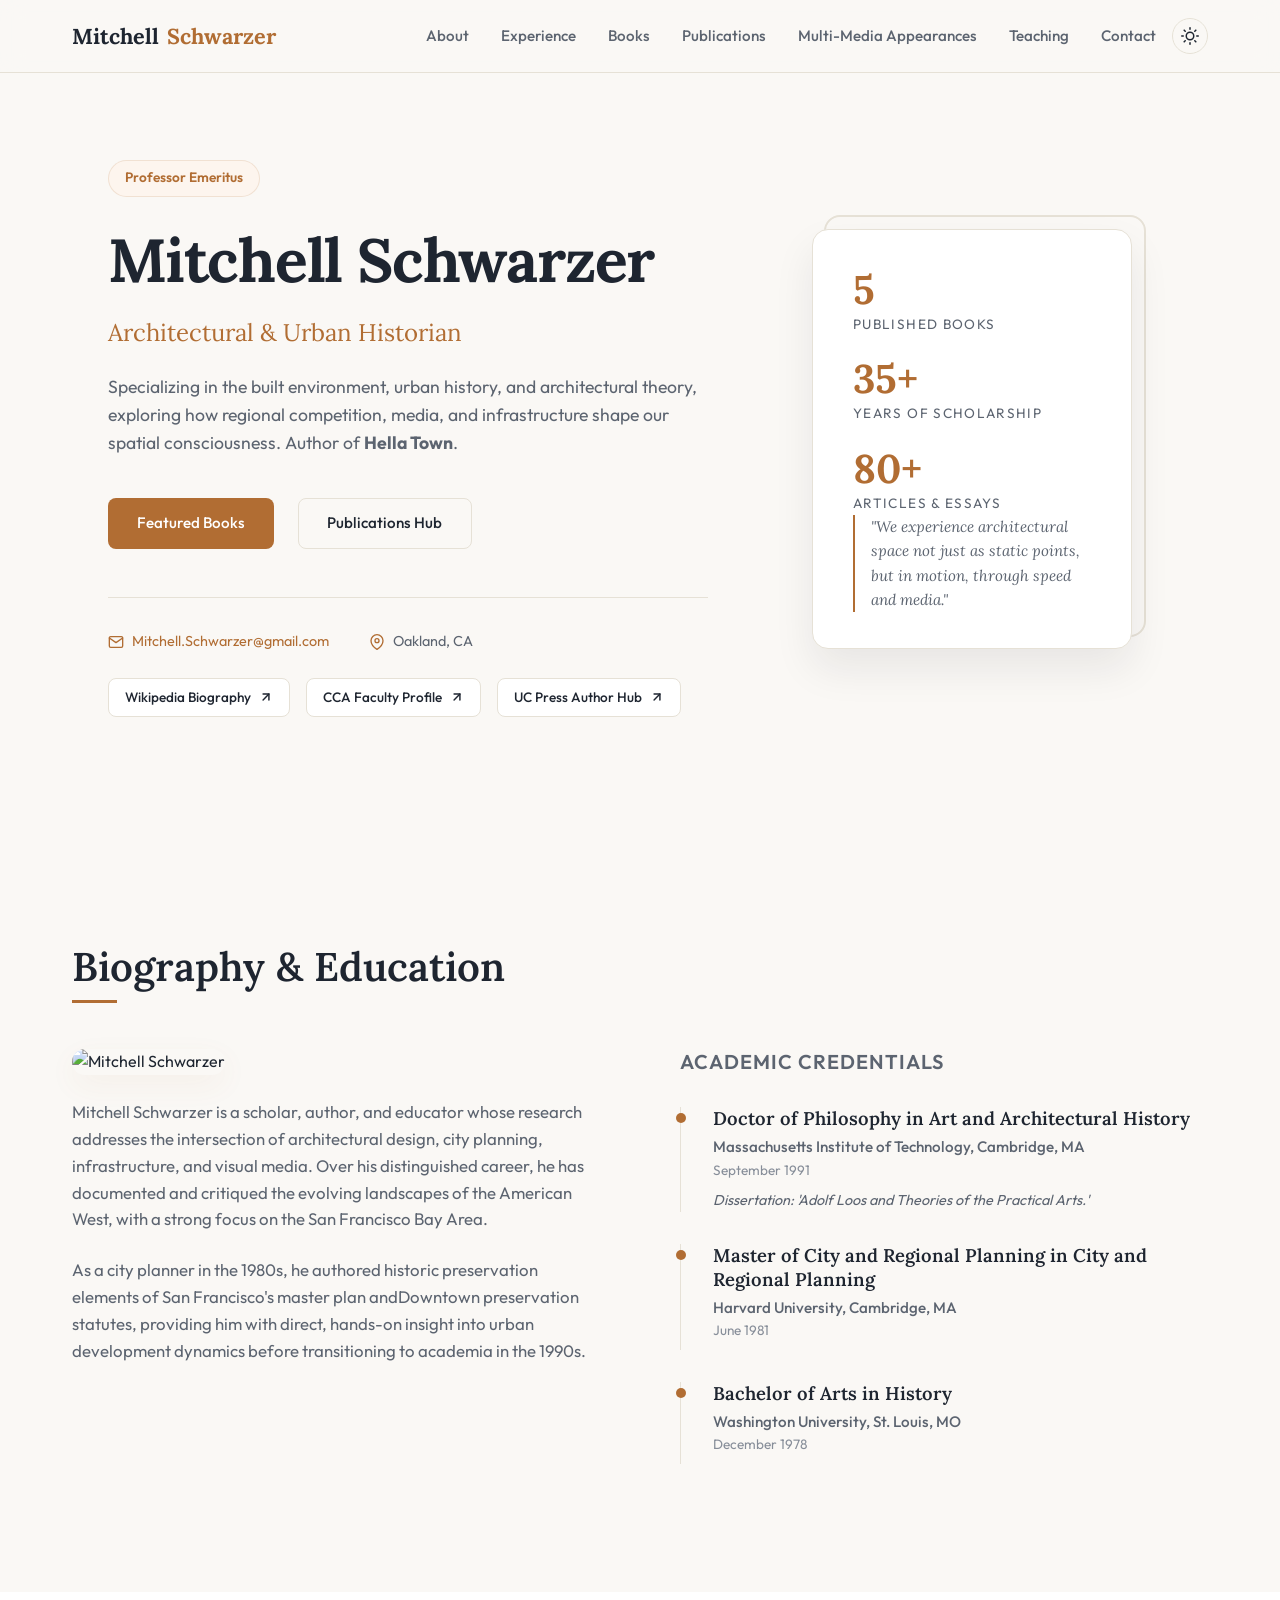
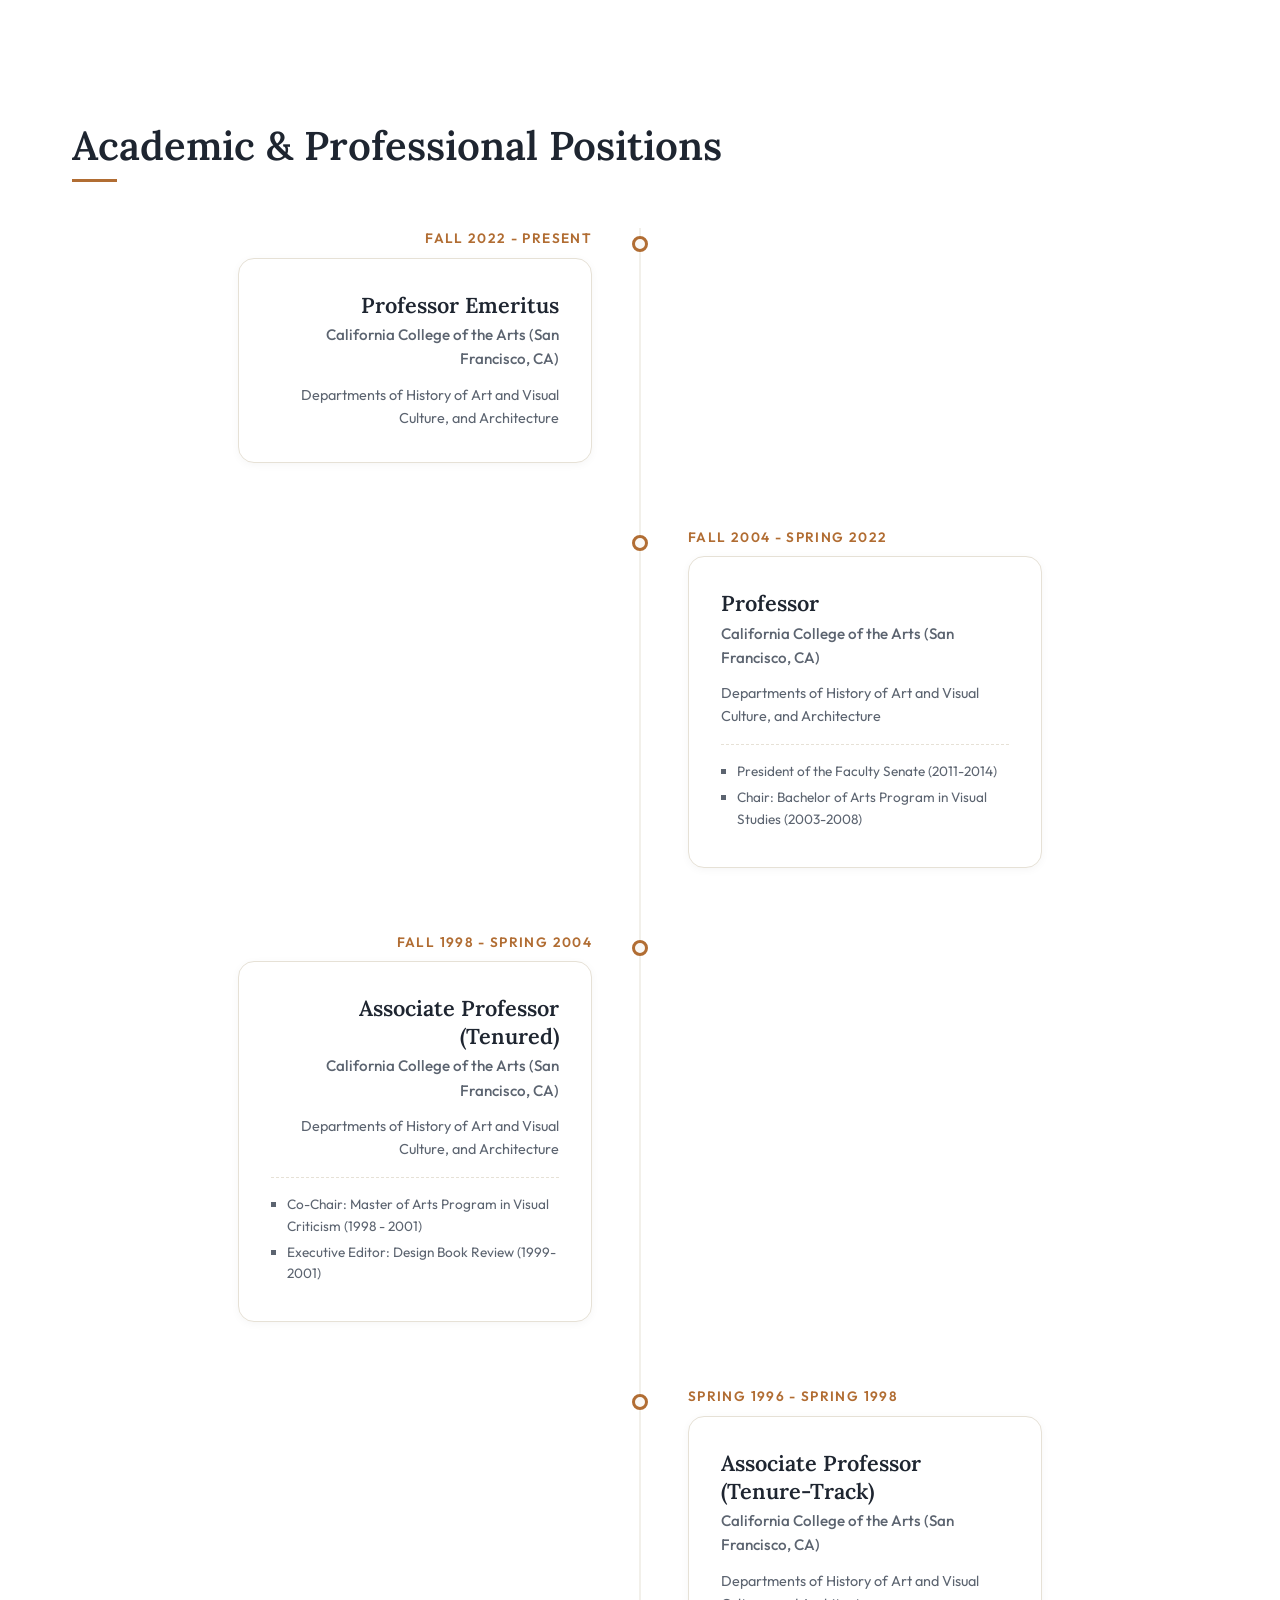
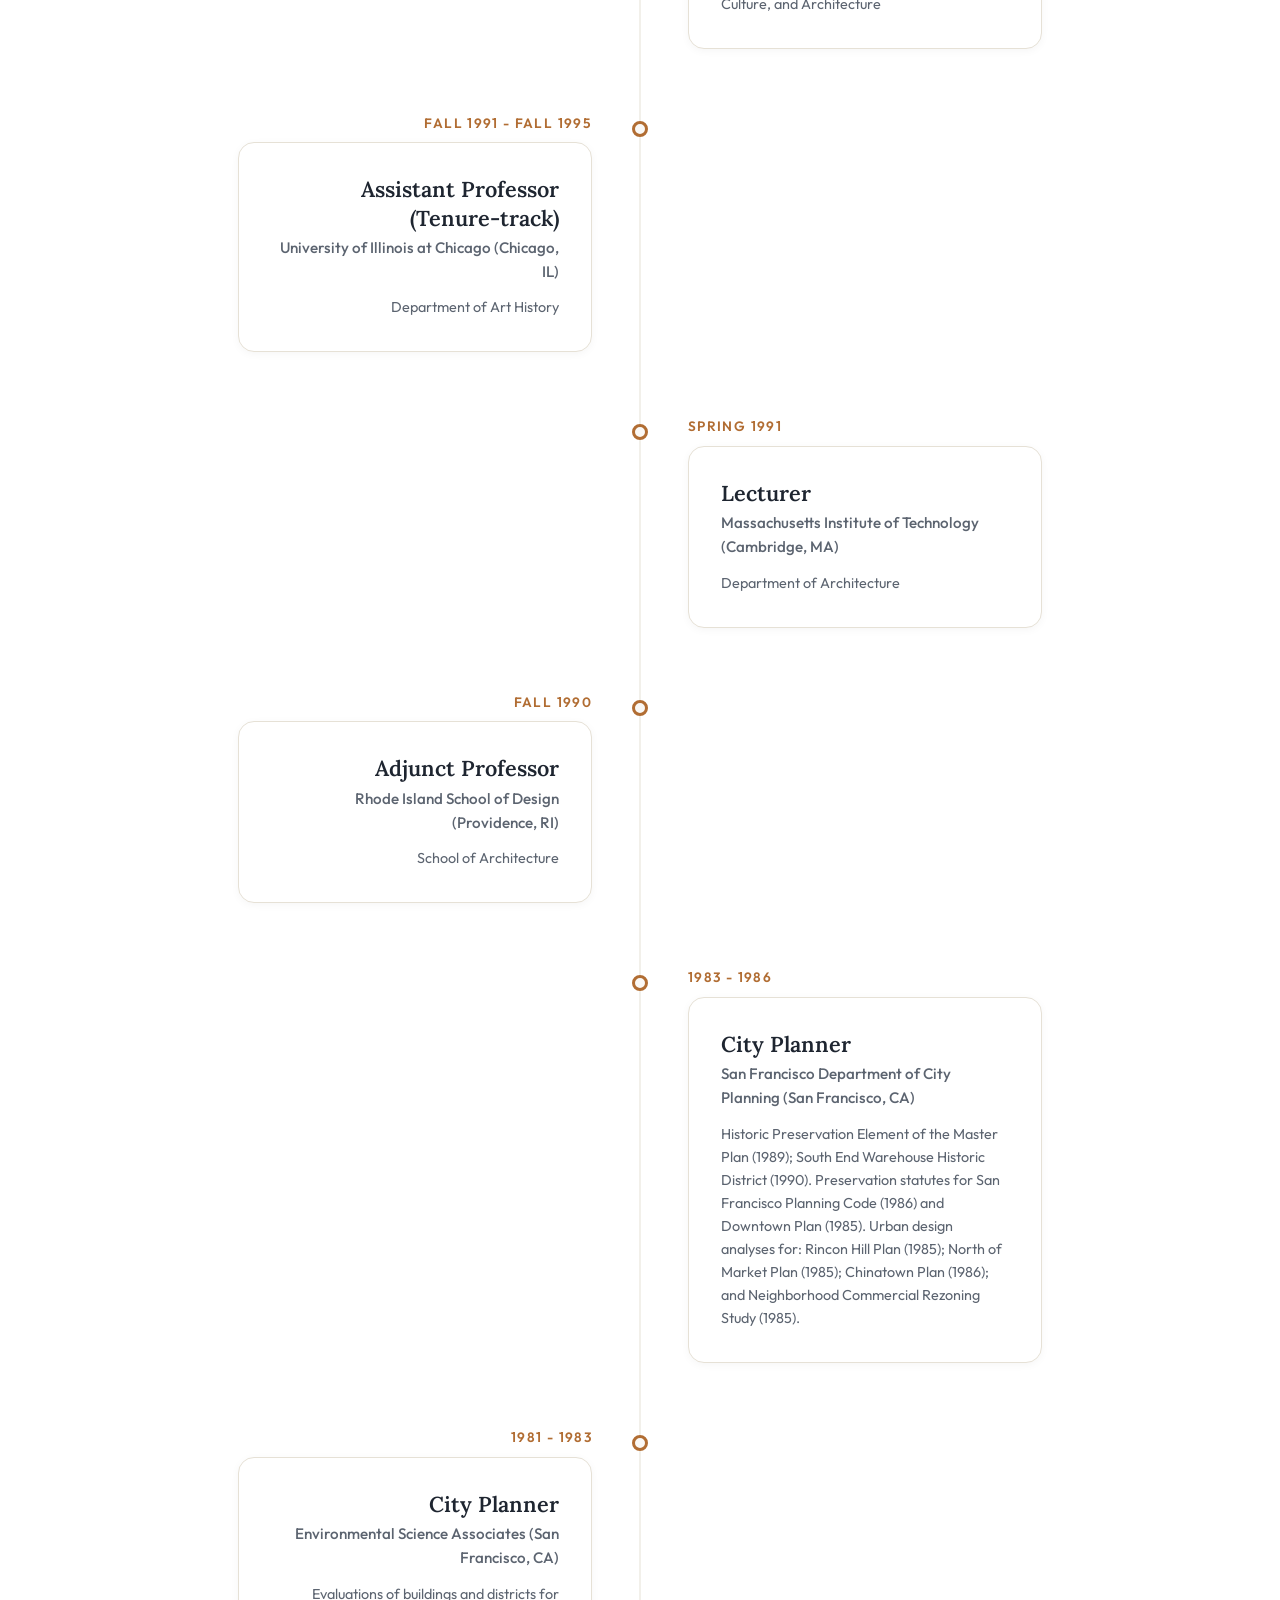
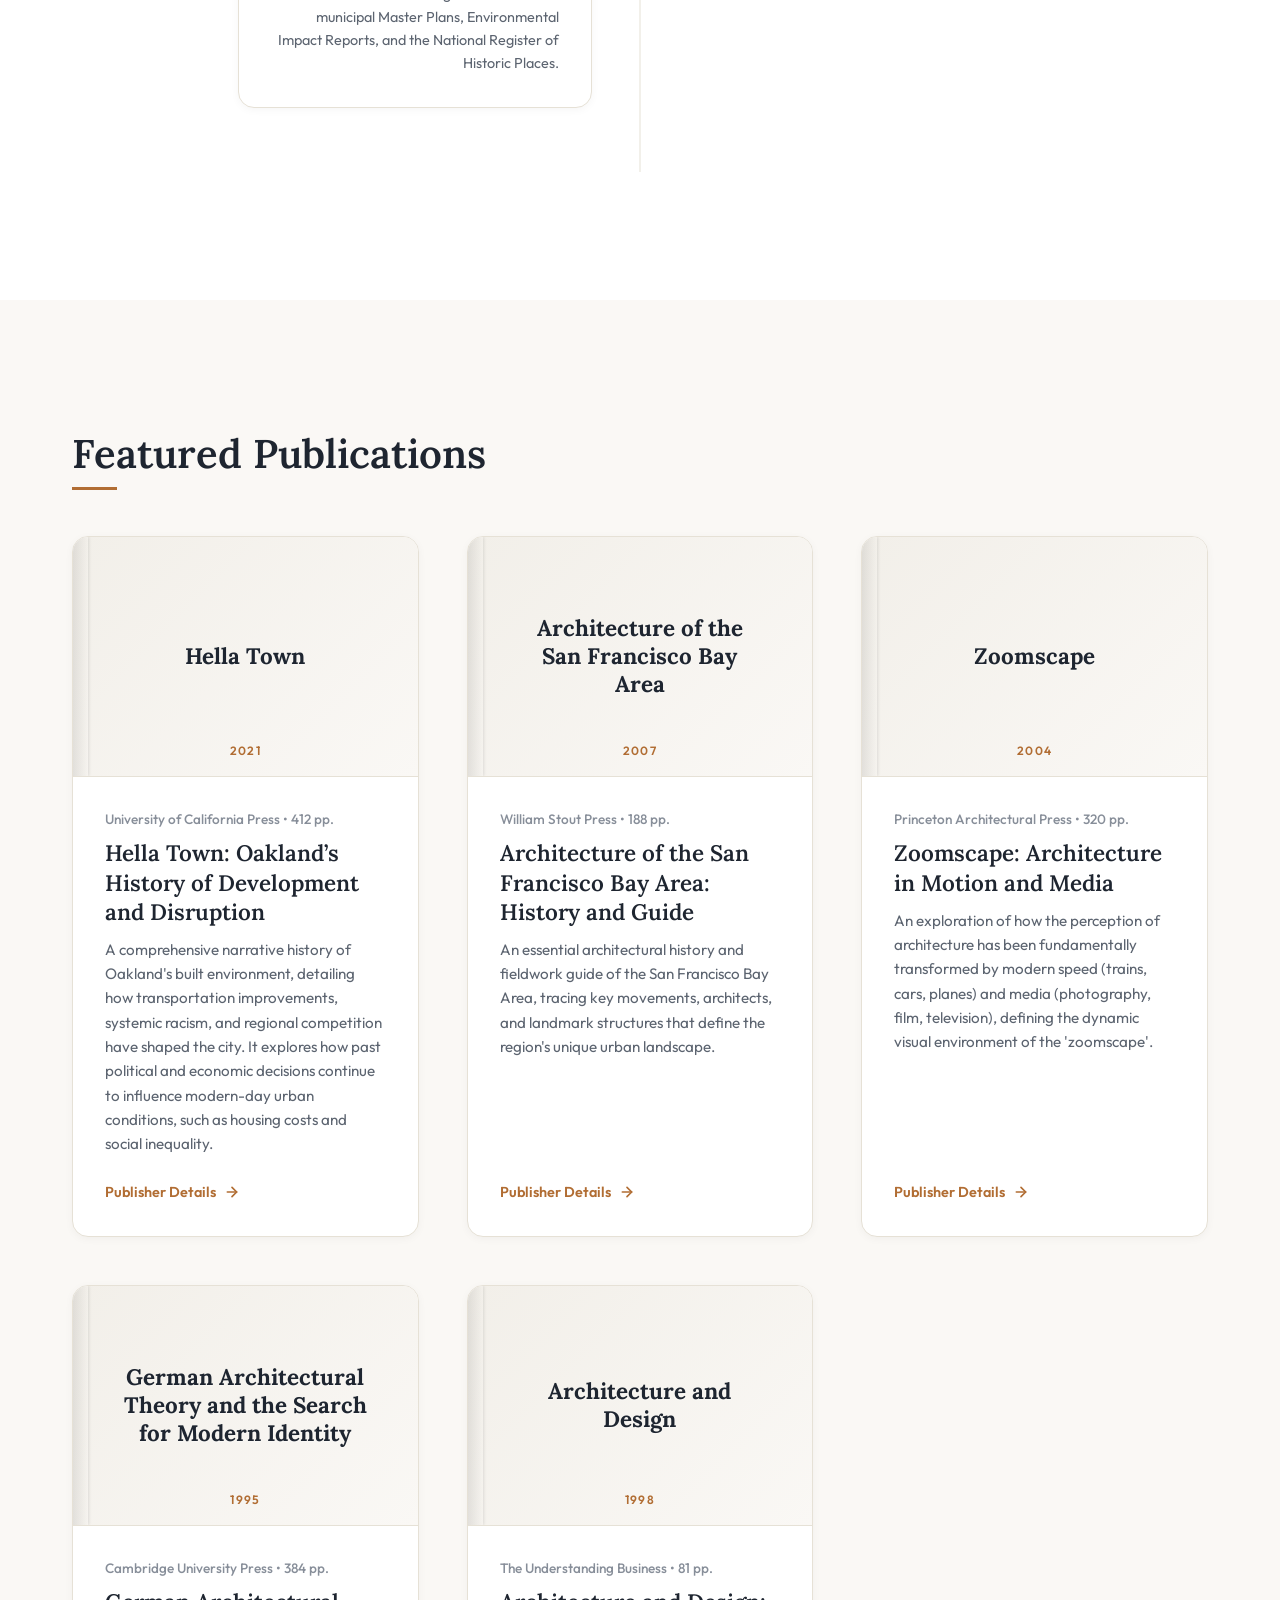
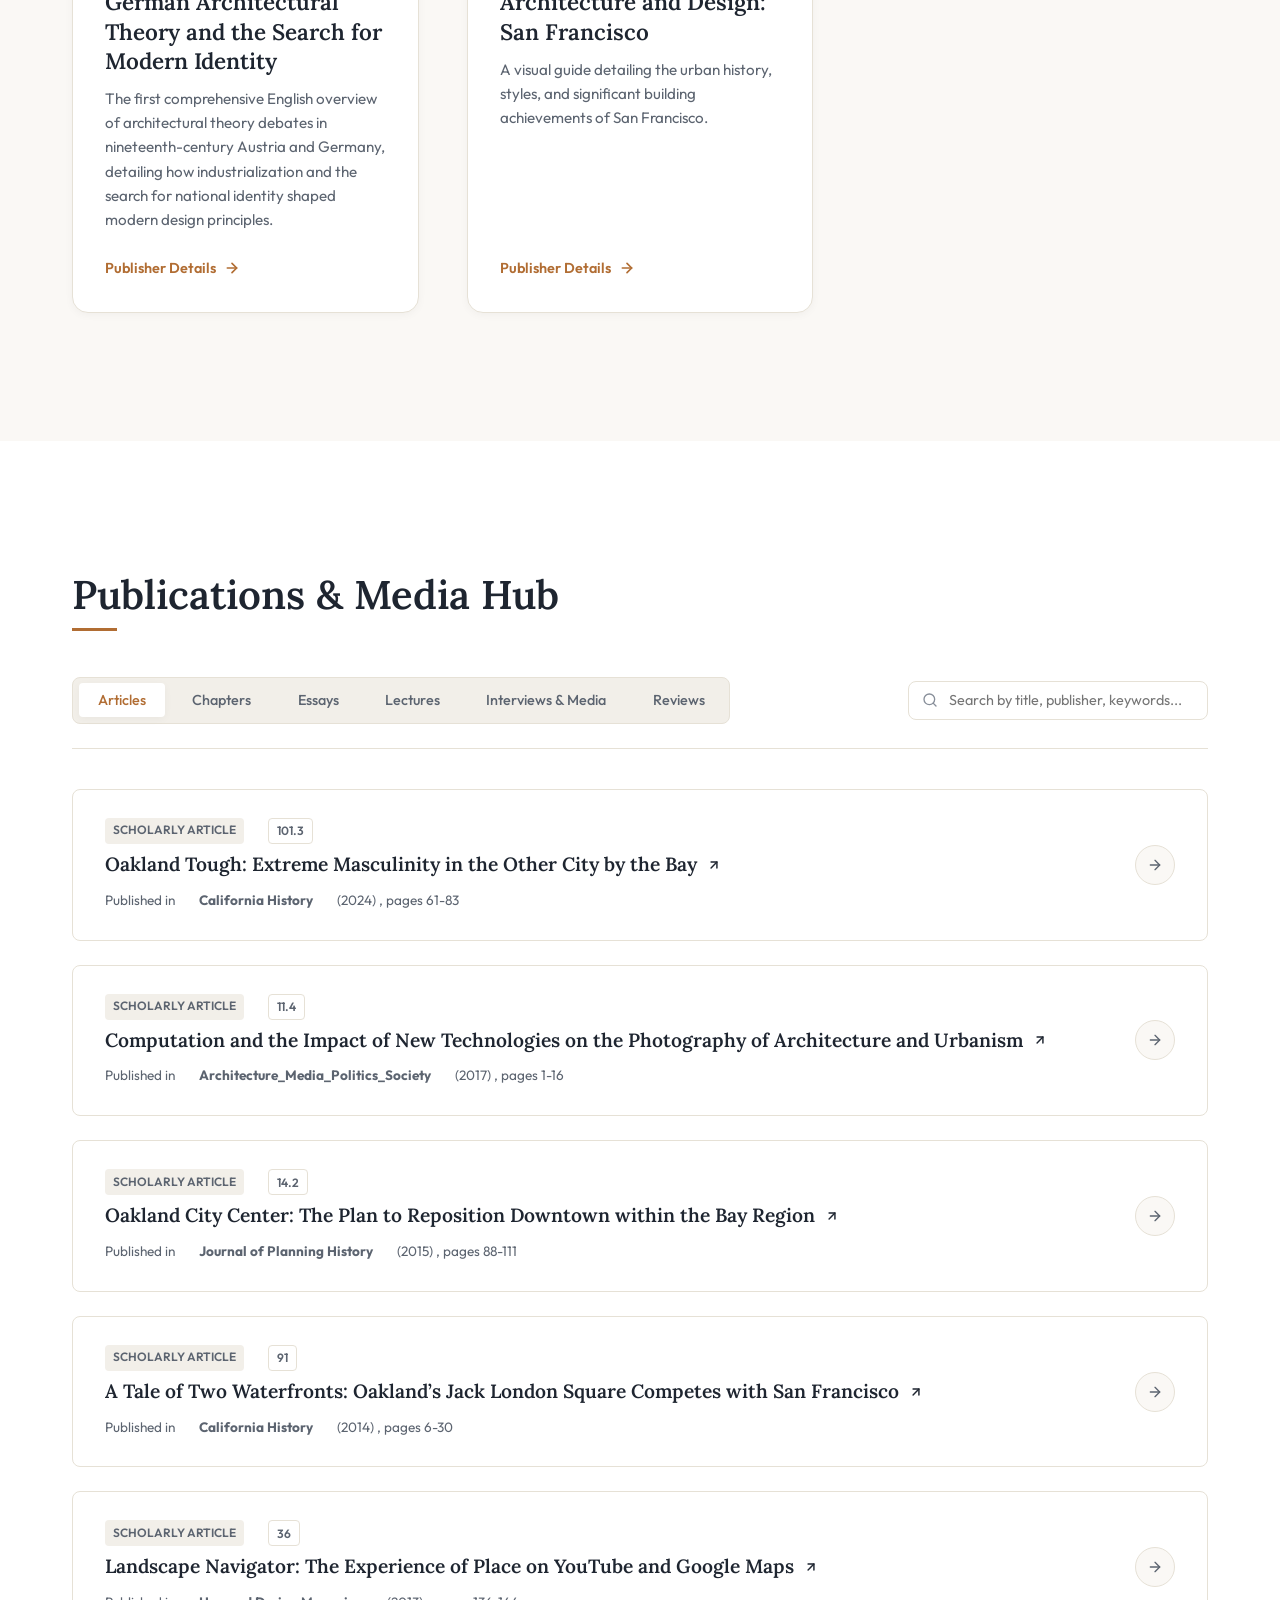
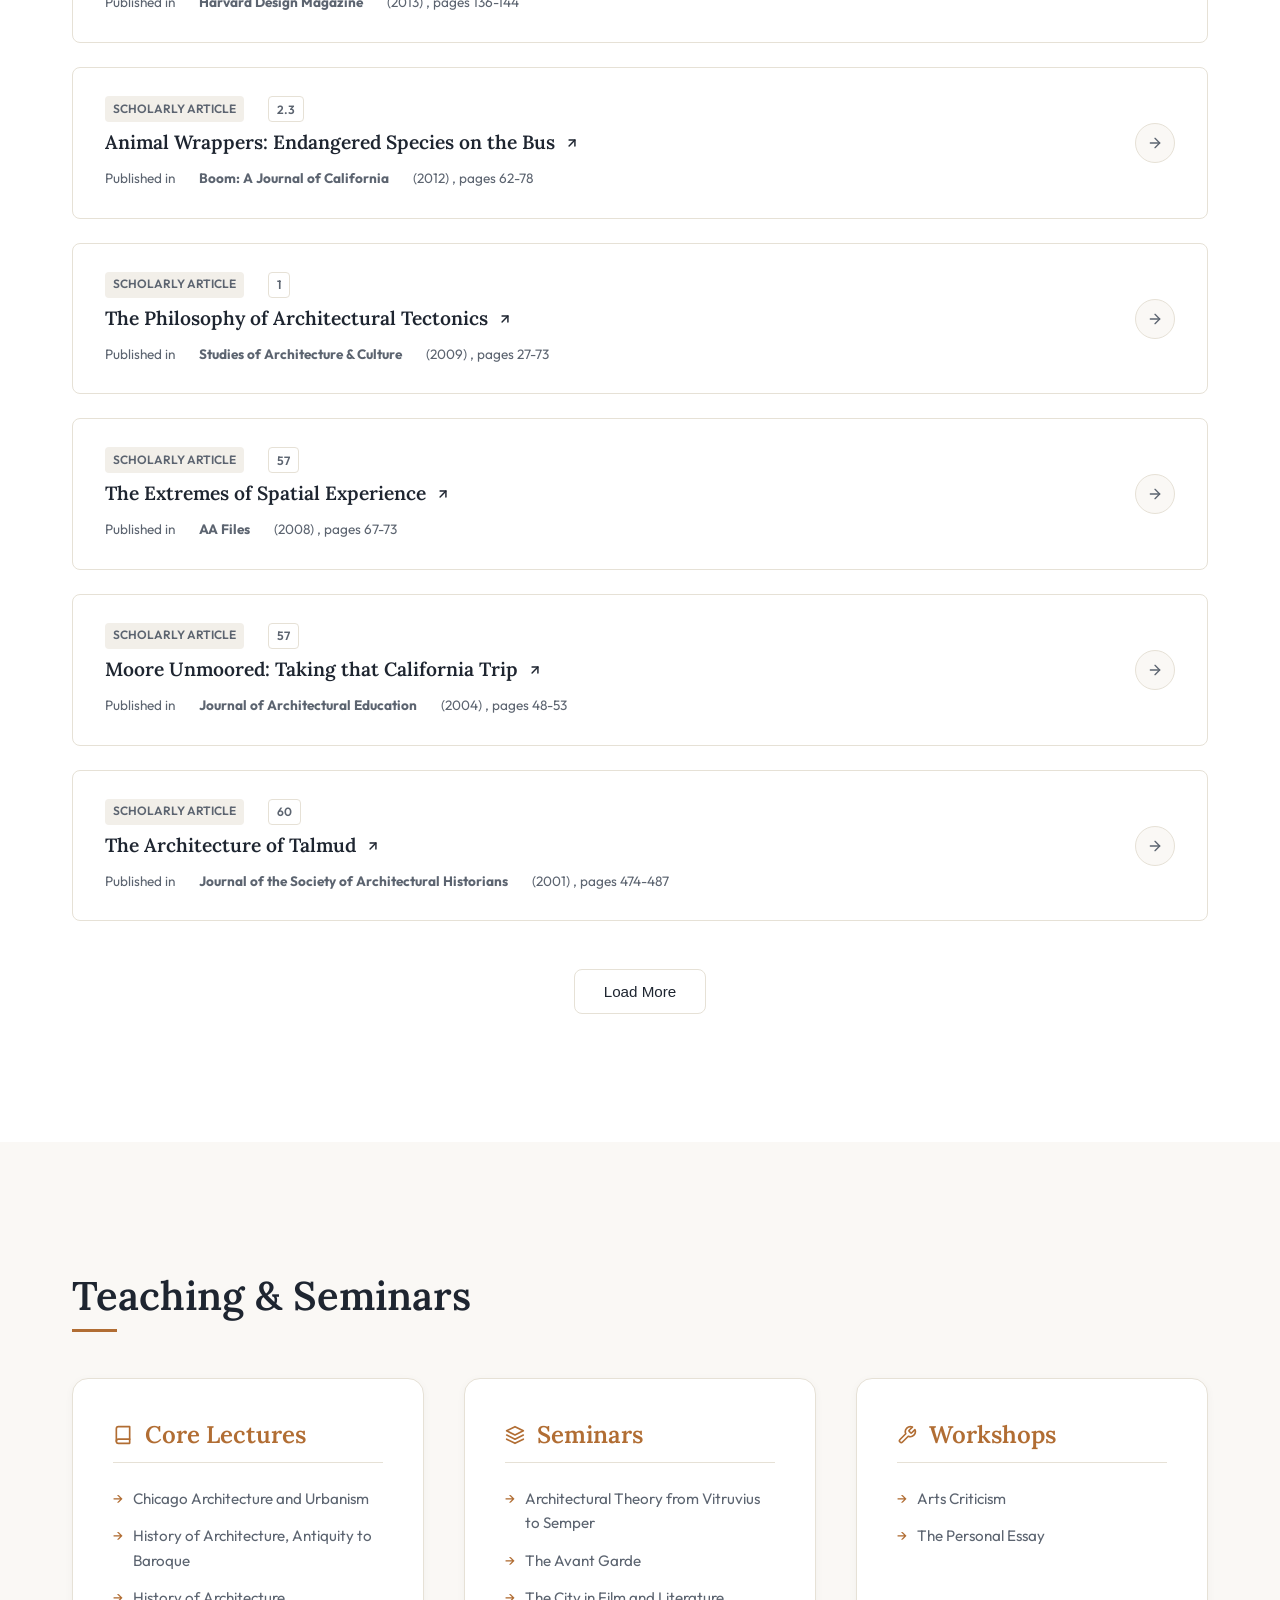
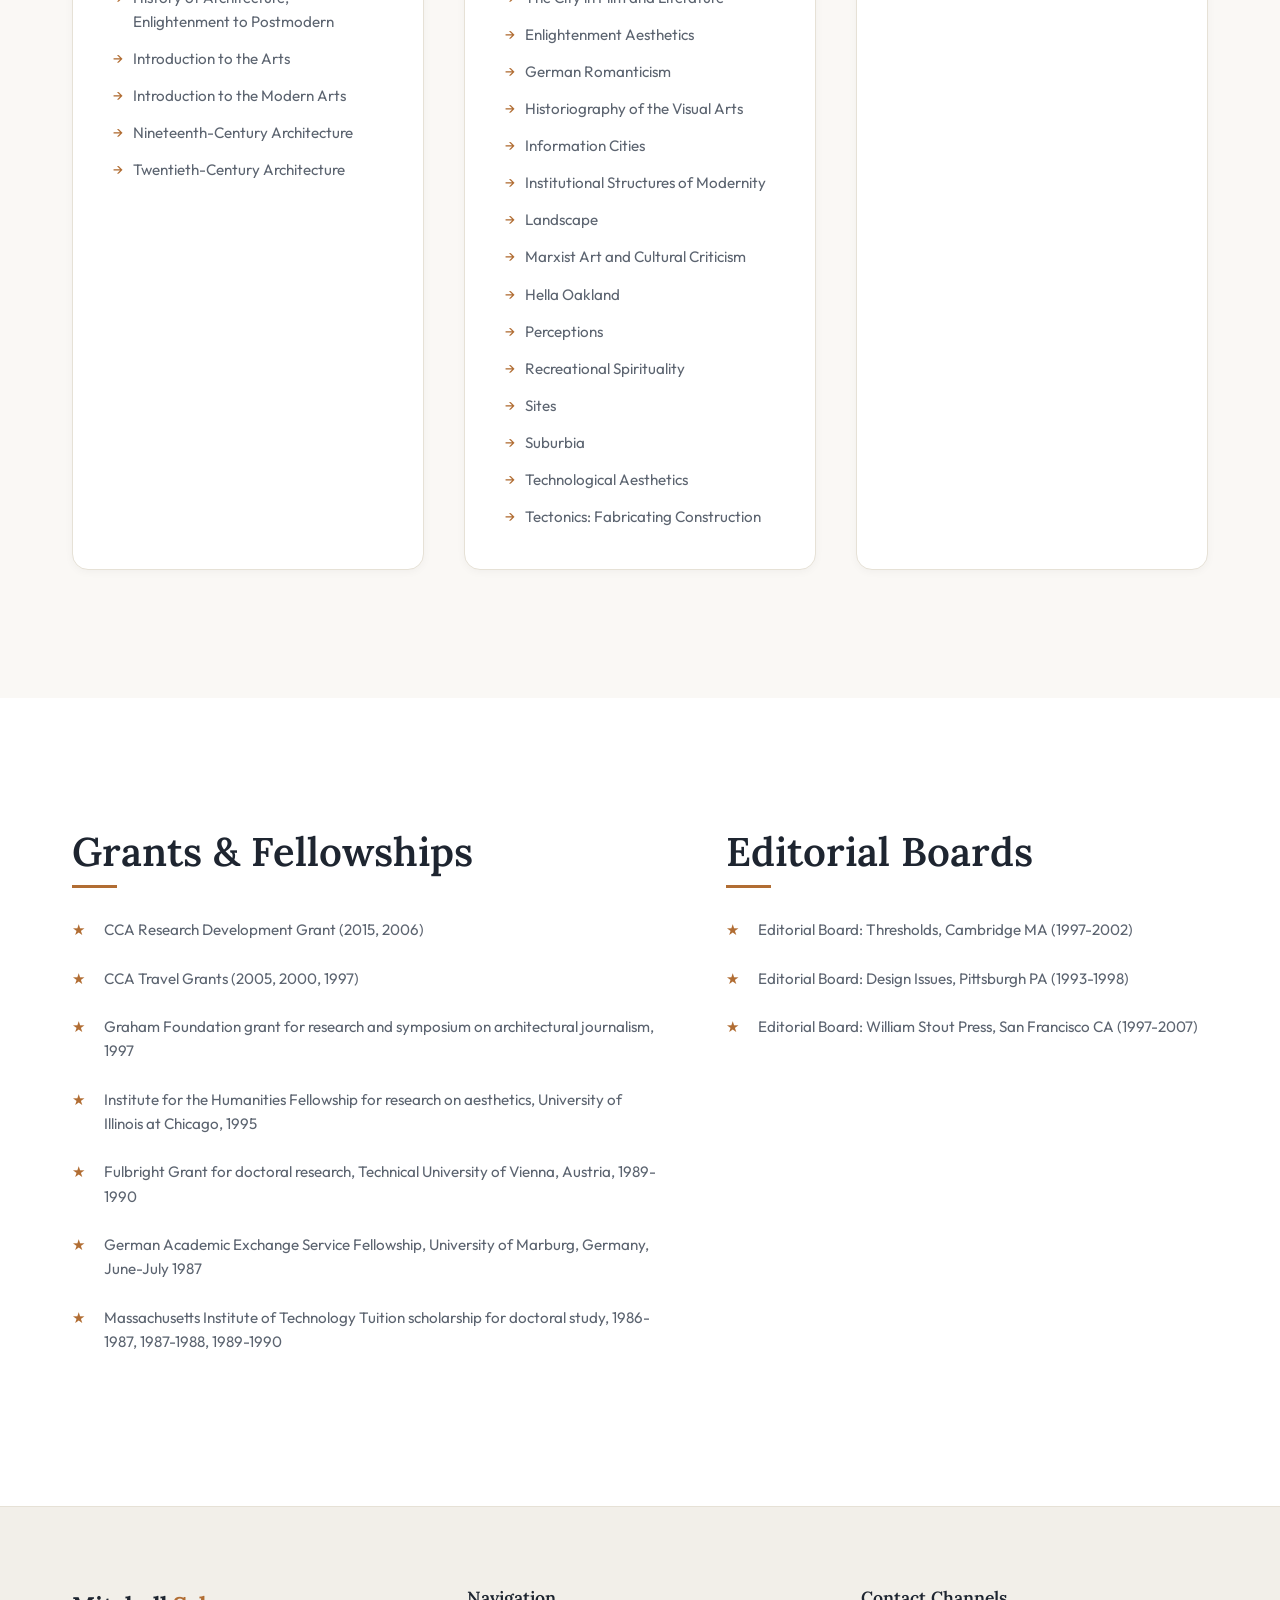
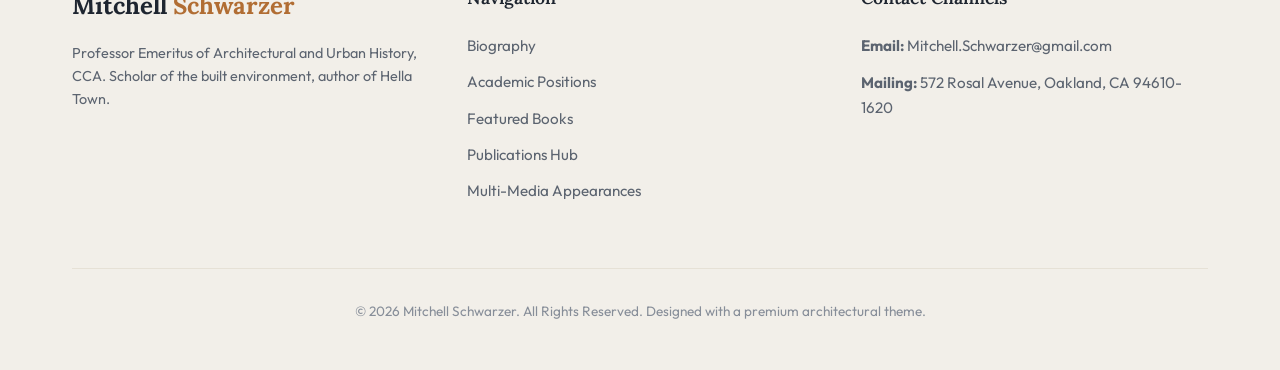
==== commit 7d2b0d45: "Add files via upload" ====
--- a/index.html
+++ b/index.html
@@ -8,9 +8,7 @@
     "title": "Architectural & Urban Historian",
     "subtitle": "Professor Emeritus of Art, Architecture, and Urban History at the California College of the Arts (CCA)",
     "address": "572 Rosal Avenue, Oakland, CA 94610-1620",
-    "phone": "(510) 220-2274",
     "emails": [
-      "Mschwarzer@cca.edu",
       "Mitchell.Schwarzer@gmail.com"
     ],
     "bio": "Mitchell Schwarzer is a prominent American historian, author, and Professor Emeritus at the California College of the Arts (CCA). His research and teaching interests focus on architecture, urbanism, landscape, infrastructure, and art history. He is widely recognized for his work on urban history and preservation, particularly regarding the San Francisco Bay Area and Oakland. His books include 'Hella Town: Oakland's History of Development and Disruption' (2021), 'Zoomscape: Architecture in Motion and Media' (2004), and 'German Architectural Theory and the Search for Modern Identity' (1995).",
@@ -292,7 +290,8 @@
       "publisher": "California College of the Arts",
       "year": "2008",
       "pages": "50-57",
-      "url": "https://cca.edu/"
+      "url": "",
+      "url_unavailable": true
     },
     {
       "title": "Form Follows Friction",
@@ -301,7 +300,8 @@
       "publisher": "Thames and Hudson",
       "year": "2005",
       "pages": "40-57",
-      "url": "https://thamesandhudson.com"
+      "url": "",
+      "url_unavailable": true
     },
     {
       "title": "Architecture and Mass Tourism",
@@ -347,7 +347,8 @@
       "publisher": "Princeton Architectural Press",
       "year": "2000",
       "pages": "197-215",
-      "url": "https://www.papress.com/"
+      "url": "",
+      "url_unavailable": true
     },
     {
       "title": "William Turnbull and the Unveiling of the Country House",
@@ -356,7 +357,8 @@
       "publisher": "William Stout",
       "year": "2000",
       "pages": "43-55",
-      "url": "https://www.stoutbooks.com/"
+      "url": "",
+      "url_unavailable": true
     },
     {
       "title": "CIAM: City at the End of History",
@@ -374,7 +376,8 @@
       "publisher": "MIT Press",
       "year": "1997",
       "pages": "87-109",
-      "url": "https://mitpress.mit.edu/"
+      "url": "",
+      "url_unavailable": true
     },
     {
       "title": "Schopenhauer's Theory of Architecture",
@@ -392,7 +395,8 @@
       "publisher": "Wasmuth",
       "year": "1994",
       "pages": "54-67",
-      "url": "https://www.wasmuth-verlag.de/"
+      "url": "",
+      "url_unavailable": true
     }
   ],
   "scholarly_articles": [
@@ -519,7 +523,8 @@
       "volume": "40",
       "year": "1999",
       "pages": "8-21",
-      "url": "https://cca.edu"
+      "url": "",
+      "url_unavailable": true
     },
     {
       "title": "Karl B\u00f6tticher",
@@ -586,7 +591,8 @@
       "volume": "7",
       "year": "1993",
       "pages": "42-49",
-      "url": "https://forum.savingplaces.org/"
+      "url": "",
+      "url_unavailable": true
     },
     {
       "title": "Cosmopolitan Difference in Max Dvor\u00e1k's Art Historiography",
@@ -627,7 +633,8 @@
       "title": "Michelangelo or Mies",
       "publication": "MIT\u2019s HTC: The First 50 Years",
       "year": "forthcoming",
-      "url": "https://architecture.mit.edu"
+      "url": "",
+      "url_unavailable": true
     },
     {
       "title": "Oakland\u2019s Perils and Promises: The author of Hella Town on this city\u2019s past and future",
@@ -676,7 +683,8 @@
       "title": "Visual Criticism in the Golden Land",
       "publication": "Elastic Journal 1",
       "date": "September 2, 2011",
-      "url": "https://cca.edu"
+      "url": "",
+      "url_unavailable": true
     },
     {
       "title": "A Sense of Place, a World of Augmented Reality",
@@ -697,7 +705,8 @@
       "publication": "The Architect\u2019s Newspaper",
       "date": "July 15, 2009",
       "pages": "10",
-      "url": "https://archpaper.com/"
+      "url": "",
+      "url_unavailable": true
     },
     {
       "title": "Planning in Pieces",
@@ -711,14 +720,16 @@
       "publication": "Architectural Record 197",
       "date": "January 2009",
       "pages": "55-57",
-      "url": "https://www.architecturalrecord.com/"
+      "url": "",
+      "url_unavailable": true
     },
     {
       "title": "Libeskind\u2019s Ode to Life",
       "publication": "The Architect\u2019s Newspaper",
       "date": "June 16, 2008",
       "pages": "7",
-      "url": "https://archpaper.com/"
+      "url": "",
+      "url_unavailable": true
     },
     {
       "title": "The Architecture of Patronage",
@@ -732,28 +743,32 @@
       "publication": "California Homes 11",
       "date": "January/February 2007",
       "pages": "76-79",
-      "url": "https://www.calhomes.com/"
+      "url": "",
+      "url_unavailable": true
     },
     {
       "title": "A Exurban House",
       "publication": "Dwell Magazine 3",
       "date": "January-February 2003",
       "pages": "84-88",
-      "url": "https://www.dwell.com/"
+      "url": "",
+      "url_unavailable": true
     },
     {
       "title": "Past St. Louis",
       "publication": "Harvard Design Magazine 16",
       "date": "Winter-Spring 2002",
       "pages": "52-61",
-      "url": "http://www.harvarddesignmagazine.org/"
+      "url": "",
+      "url_unavailable": true
     },
     {
       "title": "San Francisco by Numbers: Planning after the 2000 Census",
       "publication": "SPUR 397",
       "date": "July 2001",
       "pages": "1, 3-8",
-      "url": "https://www.spur.org/"
+      "url": "",
+      "url_unavailable": true
     },
     {
       "title": "Beyond the Valley of Silicon Architecture",
@@ -800,7 +815,8 @@
       "volume": "46.3-4",
       "year": "2019",
       "pages": "299-303",
-      "url": "https://kulturwissenschaftlichezeitschrift.de/"
+      "url": "",
+      "url_unavailable": true
     },
     {
       "title": "Review of Daniel Purdy, On the Ruins of Babel: Architectural Metaphor in German Thought",
@@ -838,7 +854,8 @@
       "type": "Article",
       "source": "San Francisco Chronicle",
       "date": "March 30, 2025",
-      "url": "https://www.sfchronicle.com/opinion/openforum/article/san-antonio-oakland-infill-bart-station-19374026.php"
+      "url": "",
+      "url_unavailable": true
     },
     {
       "title": "Speech on the National Register Recognition of the 16th Street Train Station",
@@ -995,24 +1012,27 @@
   "lectures": [
     {
       "title": "Zoomscape: Spatial Perception in the Digital Age",
-      "url": "https://www.uni-koeln.de",
+      "url": "",
       "institution": "University of Cologne",
       "date": "2018",
-      "snippet": "Guest lecture exploring how modern speed (trains, cars) and digital media alter architectural perception."
+      "snippet": "Guest lecture exploring how modern speed (trains, cars) and digital media alter architectural perception.",
+      "url_unavailable": true
     },
     {
       "title": "History of Bay Area Architecture Lecture Series",
-      "url": "https://www.aiaeb.org",
+      "url": "",
       "institution": "AIA East Bay",
       "date": "2023",
-      "snippet": "A curated lecture series investigating historic preservation movements and regional styling."
+      "snippet": "A curated lecture series investigating historic preservation movements and regional styling.",
+      "url_unavailable": true
     },
     {
       "title": "Comparative Urbanism: Learning from Jakarta",
-      "url": "https://www.spur.org",
+      "url": "",
       "institution": "SPUR",
       "date": "Aug 23, 2024",
-      "snippet": "Roundtable presentation and panel discussion comparing global urban development models."
+      "snippet": "Roundtable presentation and panel discussion comparing global urban development models.",
+      "url_unavailable": true
     }
   ]
 };
@@ -2765,7 +2785,7 @@
           <div class="hero-meta">
             <div class="meta-item">
               <svg xmlns="http://www.w3.org/2000/svg" width="16" height="16" viewBox="0 0 24 24" fill="none" stroke="currentColor" stroke-width="2" stroke-linecap="round" stroke-linejoin="round"><path d="M4 4h16c1.1 0 2 .9 2 2v12c0 1.1-.9 2-2 2H4c-1.1 0-2-.9-2-2V6c0-1.1.9-2 2-2z"></path><polyline points="22,6 12,13 2,6"></polyline></svg>
-              <a href="mailto:Mschwarzer@cca.edu">Mschwarzer@cca.edu</a>
+              <a href="mailto:Mitchell.Schwarzer@gmail.com">Mitchell.Schwarzer@gmail.com</a>
             </div>
             <div class="meta-item">
               <svg xmlns="http://www.w3.org/2000/svg" width="16" height="16" viewBox="0 0 24 24" fill="none" stroke="currentColor" stroke-width="2" stroke-linecap="round" stroke-linejoin="round"><path d="M21 10c0 7-9 13-9 13s-9-6-9-13a9 9 0 0 1 18 0z"></path><circle cx="12" cy="10" r="3"></circle></svg>
@@ -2807,6 +2827,9 @@
       <h2 class="section-title">Biography & Education</h2>
       <div class="about-grid">
         <div class="about-text">
+          <div class="about-image" style="margin-bottom: 1.5rem;">
+            <img src="static/mitchell_yosemite.jpg" alt="Mitchell Schwarzer" style="width: 100%; max-width: 400px; height: auto; border-radius: var(--border-radius-md); box-shadow: var(--shadow-md); object-fit: cover;">
+          </div>
           <p id="bio-paragraph">
              Mitchell Schwarzer is a scholar, author, and educator whose research addresses the intersection of architectural design, city planning, infrastructure, and visual media. Over his distinguished career, he has documented and critiqued the evolving landscapes of the American West, with a strong focus on the San Francisco Bay Area.
           </p>
@@ -2940,13 +2963,7 @@
           <h4 class="footer-title">Contact Channels</h4>
           <div class="footer-contact-info">
             <p>
-              <strong>Primary:</strong> <a href="mailto:Mschwarzer@cca.edu">Mschwarzer@cca.edu</a>
-            </p>
-            <p>
-              <strong>Alternative:</strong> <a href="mailto:Mitchell.Schwarzer@gmail.com">Mitchell.Schwarzer@gmail.com</a>
-            </p>
-            <p>
-              <strong>Phone:</strong> (510) 220-2274
+              <strong>Email:</strong> <a href="mailto:Mitchell.Schwarzer@gmail.com">Mitchell.Schwarzer@gmail.com</a>
             </p>
             <p>
               <strong>Mailing:</strong> 572 Rosal Avenue, Oakland, CA 94610-1620
@@ -2968,9 +2985,7 @@
     "title": "Architectural & Urban Historian",
     "subtitle": "Professor Emeritus of Art, Architecture, and Urban History at the California College of the Arts (CCA)",
     "address": "572 Rosal Avenue, Oakland, CA 94610-1620",
-    "phone": "(510) 220-2274",
     "emails": [
-      "Mschwarzer@cca.edu",
       "Mitchell.Schwarzer@gmail.com"
     ],
     "bio": "Mitchell Schwarzer is a prominent American historian, author, and Professor Emeritus at the California College of the Arts (CCA). His research and teaching interests focus on architecture, urbanism, landscape, infrastructure, and art history. He is widely recognized for his work on urban history and preservation, particularly regarding the San Francisco Bay Area and Oakland. His books include 'Hella Town: Oakland's History of Development and Disruption' (2021), 'Zoomscape: Architecture in Motion and Media' (2004), and 'German Architectural Theory and the Search for Modern Identity' (1995).",
@@ -3252,7 +3267,8 @@
       "publisher": "California College of the Arts",
       "year": "2008",
       "pages": "50-57",
-      "url": "https://cca.edu/"
+      "url": "",
+      "url_unavailable": true
     },
     {
       "title": "Form Follows Friction",
@@ -3261,7 +3277,8 @@
       "publisher": "Thames and Hudson",
       "year": "2005",
       "pages": "40-57",
-      "url": "https://thamesandhudson.com"
+      "url": "",
+      "url_unavailable": true
     },
     {
       "title": "Architecture and Mass Tourism",
@@ -3307,7 +3324,8 @@
       "publisher": "Princeton Architectural Press",
       "year": "2000",
       "pages": "197-215",
-      "url": "https://www.papress.com/"
+      "url": "",
+      "url_unavailable": true
     },
     {
       "title": "William Turnbull and the Unveiling of the Country House",
@@ -3316,7 +3334,8 @@
       "publisher": "William Stout",
       "year": "2000",
       "pages": "43-55",
-      "url": "https://www.stoutbooks.com/"
+      "url": "",
+      "url_unavailable": true
     },
     {
       "title": "CIAM: City at the End of History",
@@ -3334,7 +3353,8 @@
       "publisher": "MIT Press",
       "year": "1997",
       "pages": "87-109",
-      "url": "https://mitpress.mit.edu/"
+      "url": "",
+      "url_unavailable": true
     },
     {
       "title": "Schopenhauer's Theory of Architecture",
@@ -3352,7 +3372,8 @@
       "publisher": "Wasmuth",
       "year": "1994",
       "pages": "54-67",
-      "url": "https://www.wasmuth-verlag.de/"
+      "url": "",
+      "url_unavailable": true
     }
   ],
   "scholarly_articles": [
@@ -3479,7 +3500,8 @@
       "volume": "40",
       "year": "1999",
       "pages": "8-21",
-      "url": "https://cca.edu"
+      "url": "",
+      "url_unavailable": true
     },
     {
       "title": "Karl B\u00f6tticher",
@@ -3546,7 +3568,8 @@
       "volume": "7",
       "year": "1993",
       "pages": "42-49",
-      "url": "https://forum.savingplaces.org/"
+      "url": "",
+      "url_unavailable": true
     },
     {
       "title": "Cosmopolitan Difference in Max Dvor\u00e1k's Art Historiography",
@@ -3587,7 +3610,8 @@
       "title": "Michelangelo or Mies",
       "publication": "MIT\u2019s HTC: The First 50 Years",
       "year": "forthcoming",
-      "url": "https://architecture.mit.edu"
+      "url": "",
+      "url_unavailable": true
     },
     {
       "title": "Oakland\u2019s Perils and Promises: The author of Hella Town on this city\u2019s past and future",
@@ -3636,7 +3660,8 @@
       "title": "Visual Criticism in the Golden Land",
       "publication": "Elastic Journal 1",
       "date": "September 2, 2011",
-      "url": "https://cca.edu"
+      "url": "",
+      "url_unavailable": true
     },
     {
       "title": "A Sense of Place, a World of Augmented Reality",
@@ -3657,7 +3682,8 @@
       "publication": "The Architect\u2019s Newspaper",
       "date": "July 15, 2009",
       "pages": "10",
-      "url": "https://archpaper.com/"
+      "url": "",
+      "url_unavailable": true
     },
     {
       "title": "Planning in Pieces",
@@ -3671,14 +3697,16 @@
       "publication": "Architectural Record 197",
       "date": "January 2009",
       "pages": "55-57",
-      "url": "https://www.architecturalrecord.com/"
+      "url": "",
+      "url_unavailable": true
     },
     {
       "title": "Libeskind\u2019s Ode to Life",
       "publication": "The Architect\u2019s Newspaper",
       "date": "June 16, 2008",
       "pages": "7",
-      "url": "https://archpaper.com/"
+      "url": "",
+      "url_unavailable": true
     },
     {
       "title": "The Architecture of Patronage",
@@ -3692,28 +3720,32 @@
       "publication": "California Homes 11",
       "date": "January/February 2007",
       "pages": "76-79",
-      "url": "https://www.calhomes.com/"
+      "url": "",
+      "url_unavailable": true
     },
     {
       "title": "A Exurban House",
       "publication": "Dwell Magazine 3",
       "date": "January-February 2003",
       "pages": "84-88",
-      "url": "https://www.dwell.com/"
+      "url": "",
+      "url_unavailable": true
     },
     {
       "title": "Past St. Louis",
       "publication": "Harvard Design Magazine 16",
       "date": "Winter-Spring 2002",
       "pages": "52-61",
-      "url": "http://www.harvarddesignmagazine.org/"
+      "url": "",
+      "url_unavailable": true
     },
     {
       "title": "San Francisco by Numbers: Planning after the 2000 Census",
       "publication": "SPUR 397",
       "date": "July 2001",
       "pages": "1, 3-8",
-      "url": "https://www.spur.org/"
+      "url": "",
+      "url_unavailable": true
     },
     {
       "title": "Beyond the Valley of Silicon Architecture",
@@ -3760,7 +3792,8 @@
       "volume": "46.3-4",
       "year": "2019",
       "pages": "299-303",
-      "url": "https://kulturwissenschaftlichezeitschrift.de/"
+      "url": "",
+      "url_unavailable": true
     },
     {
       "title": "Review of Daniel Purdy, On the Ruins of Babel: Architectural Metaphor in German Thought",
@@ -3798,7 +3831,8 @@
       "type": "Article",
       "source": "San Francisco Chronicle",
       "date": "March 30, 2025",
-      "url": "https://www.sfchronicle.com/opinion/openforum/article/san-antonio-oakland-infill-bart-station-19374026.php"
+      "url": "",
+      "url_unavailable": true
     },
     {
       "title": "Speech on the National Register Recognition of the 16th Street Train Station",
@@ -3955,24 +3989,27 @@
   "lectures": [
     {
       "title": "Zoomscape: Spatial Perception in the Digital Age",
-      "url": "https://www.uni-koeln.de",
+      "url": "",
       "institution": "University of Cologne",
       "date": "2018",
-      "snippet": "Guest lecture exploring how modern speed (trains, cars) and digital media alter architectural perception."
+      "snippet": "Guest lecture exploring how modern speed (trains, cars) and digital media alter architectural perception.",
+      "url_unavailable": true
     },
     {
       "title": "History of Bay Area Architecture Lecture Series",
-      "url": "https://www.aiaeb.org",
+      "url": "",
       "institution": "AIA East Bay",
       "date": "2023",
-      "snippet": "A curated lecture series investigating historic preservation movements and regional styling."
+      "snippet": "A curated lecture series investigating historic preservation movements and regional styling.",
+      "url_unavailable": true
     },
     {
       "title": "Comparative Urbanism: Learning from Jakarta",
-      "url": "https://www.spur.org",
+      "url": "",
       "institution": "SPUR",
       "date": "Aug 23, 2024",
-      "snippet": "Roundtable presentation and panel discussion comparing global urban development models."
+      "snippet": "Roundtable presentation and panel discussion comparing global urban development models.",
+      "url_unavailable": true
     }
   ]
 };
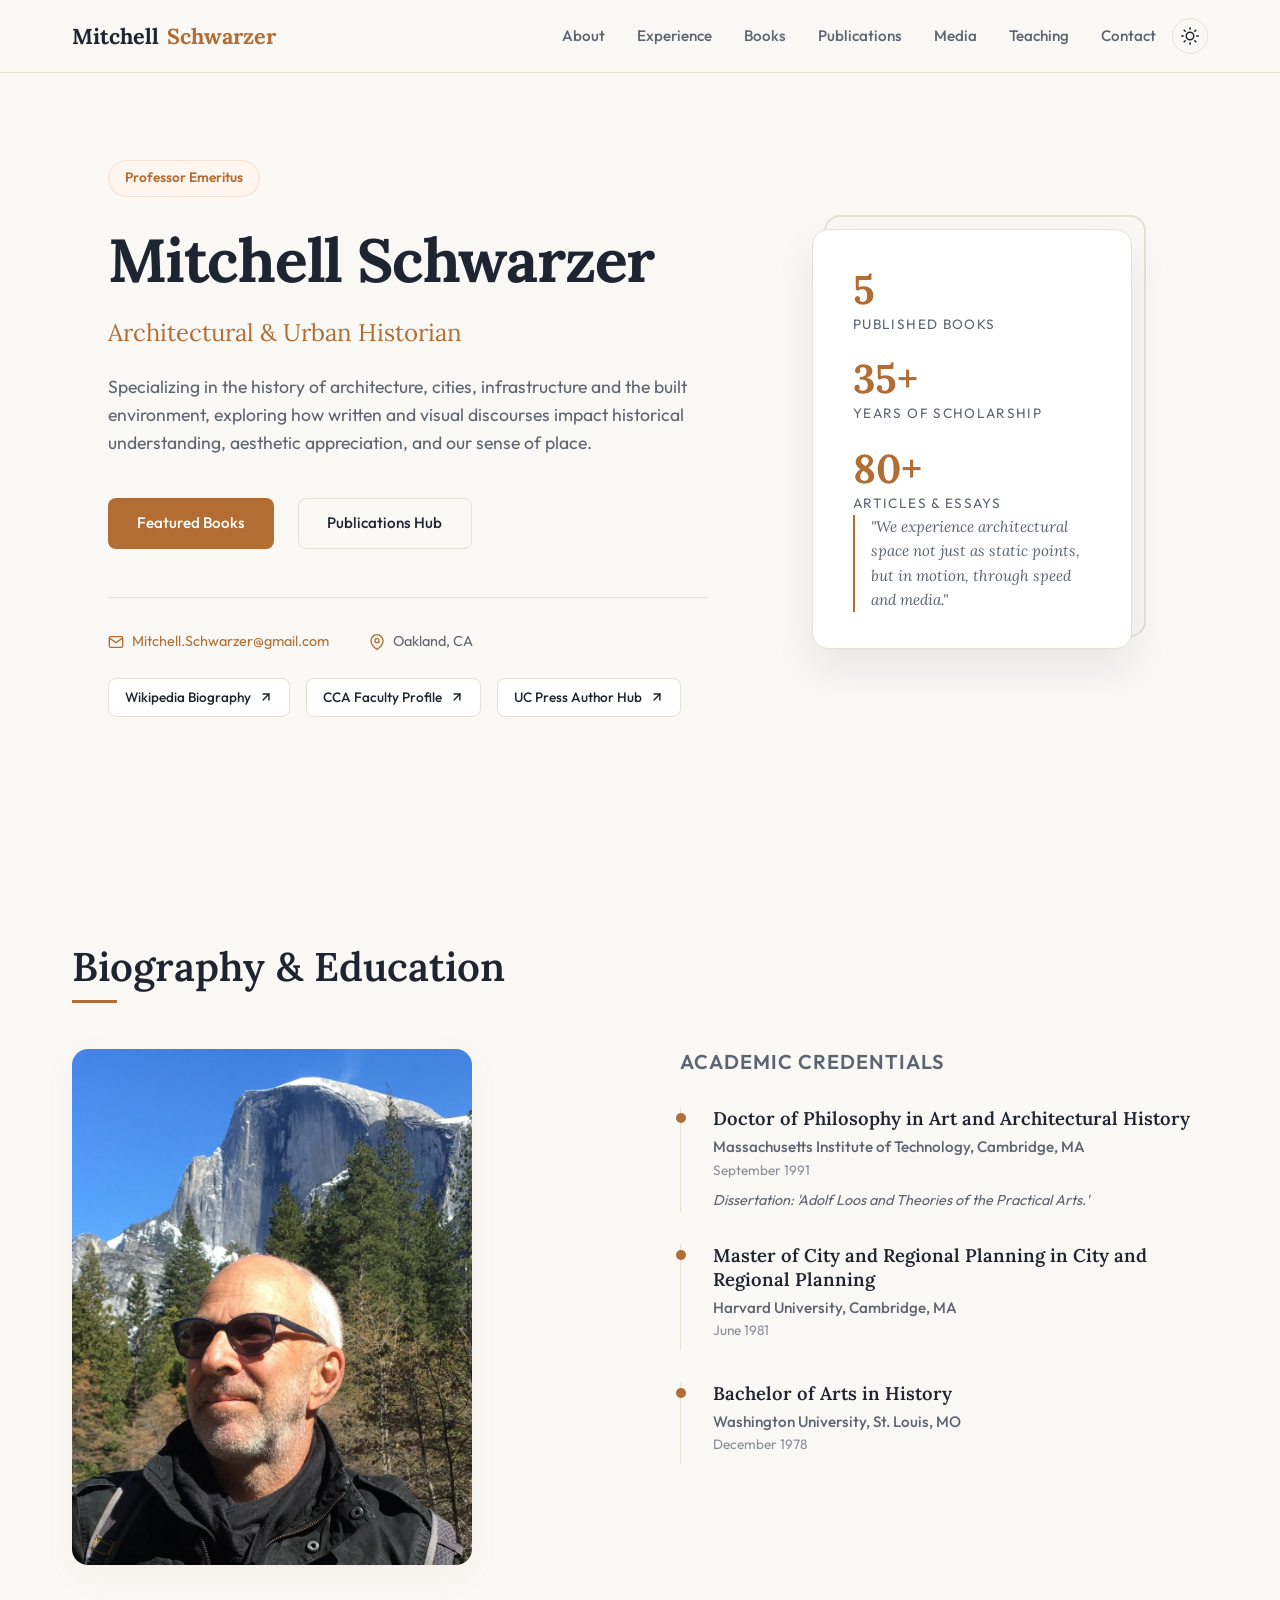
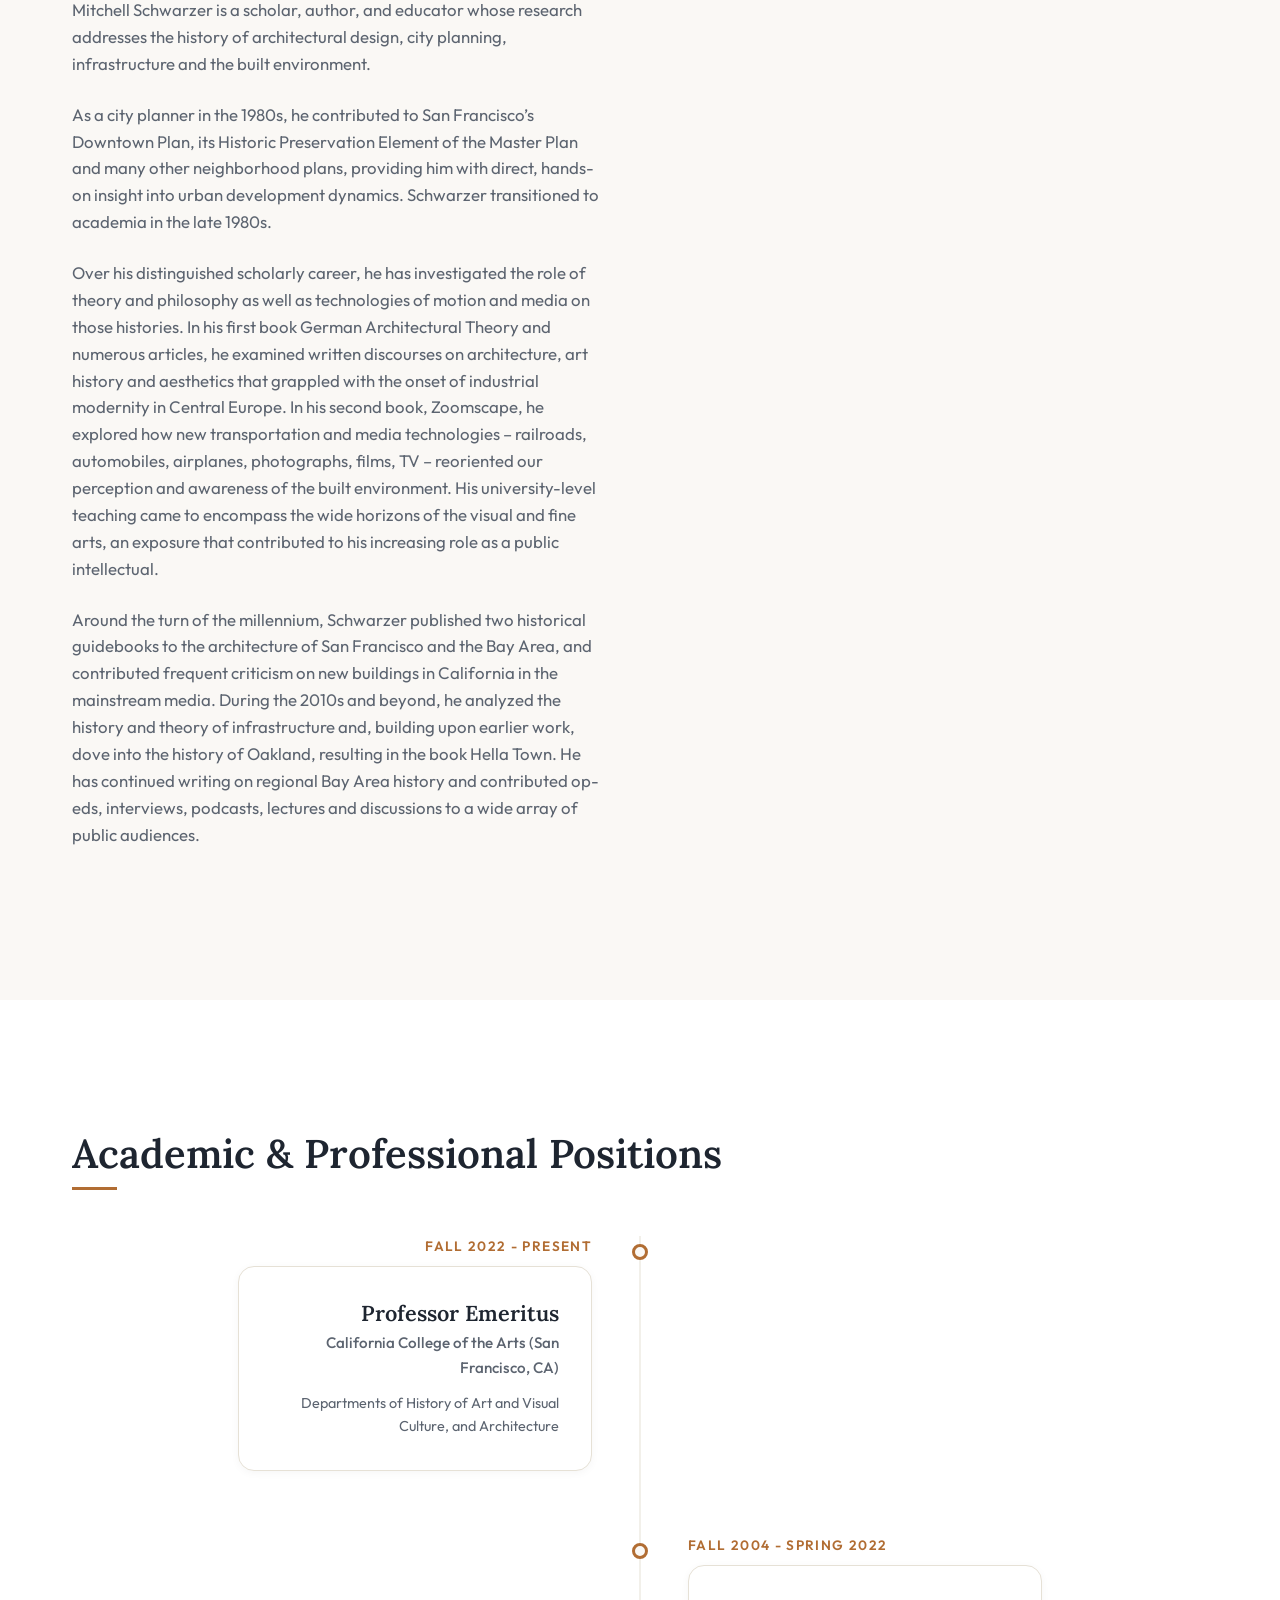
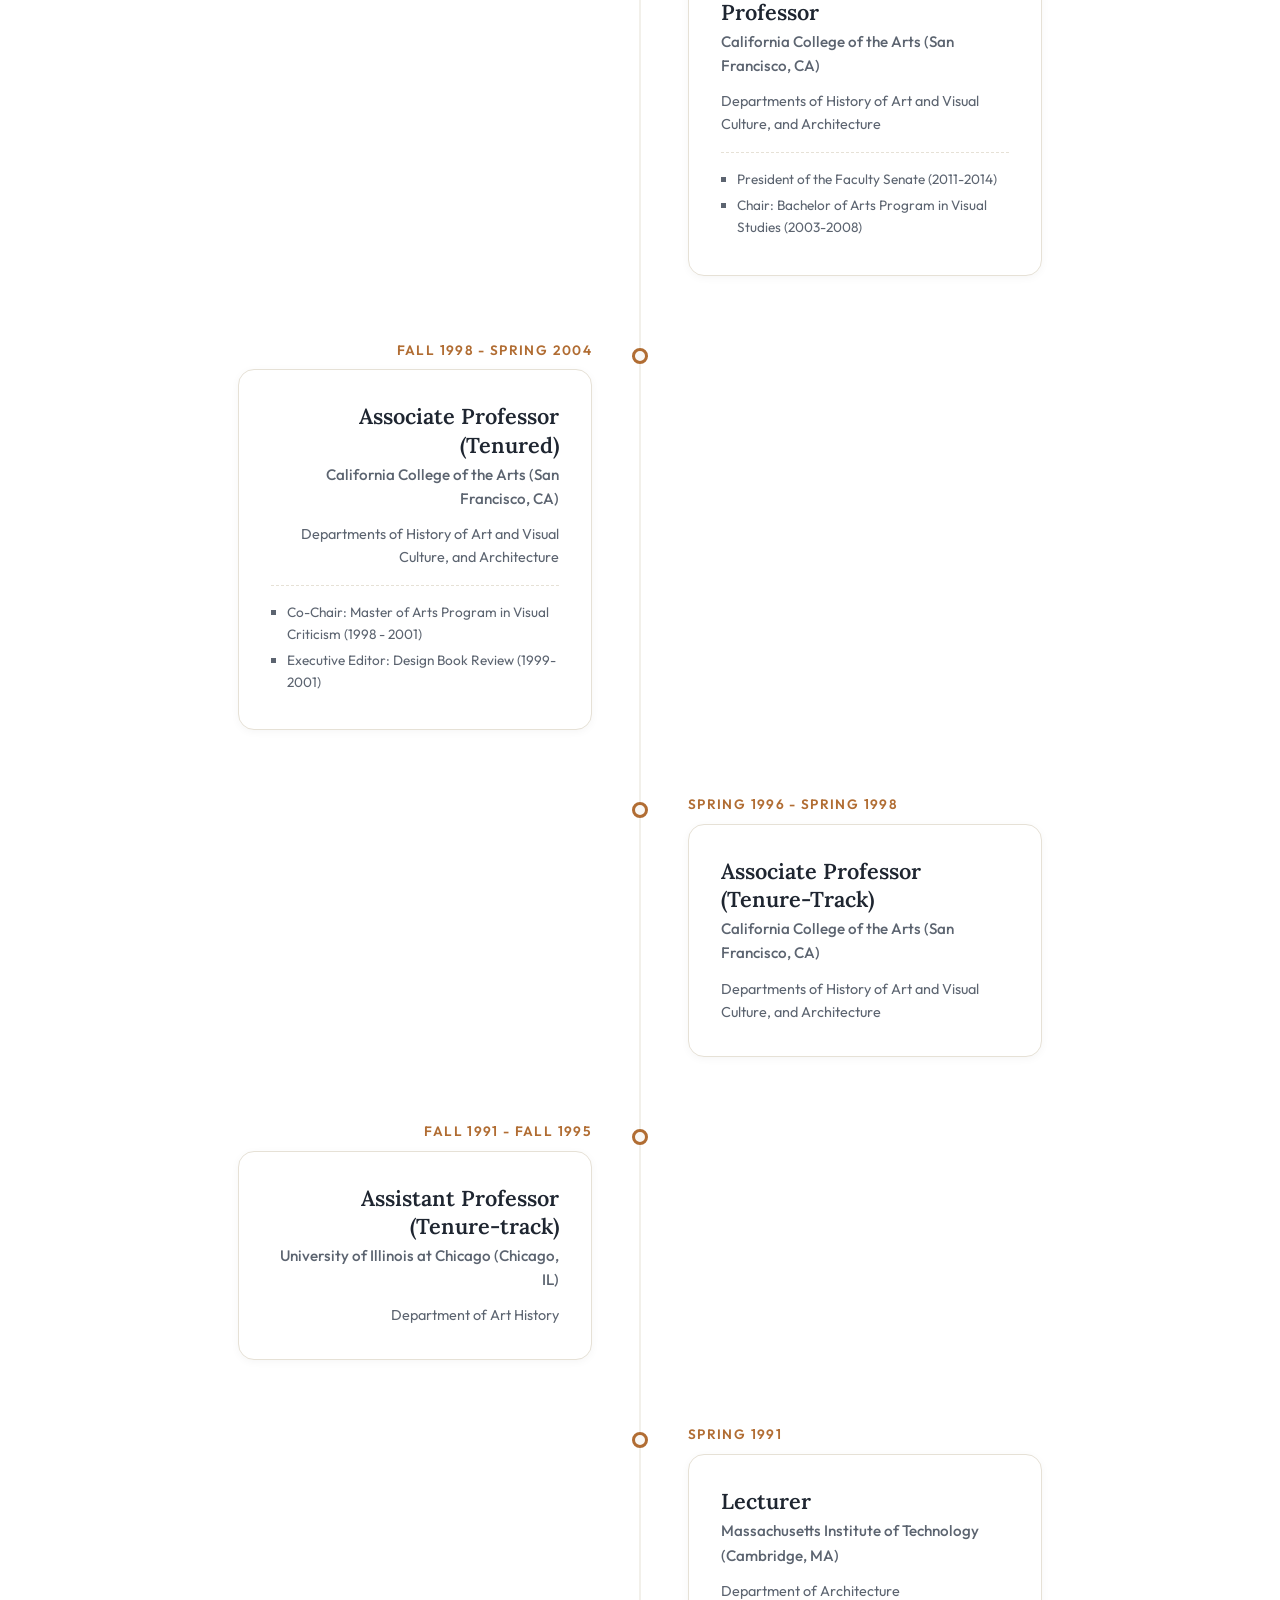
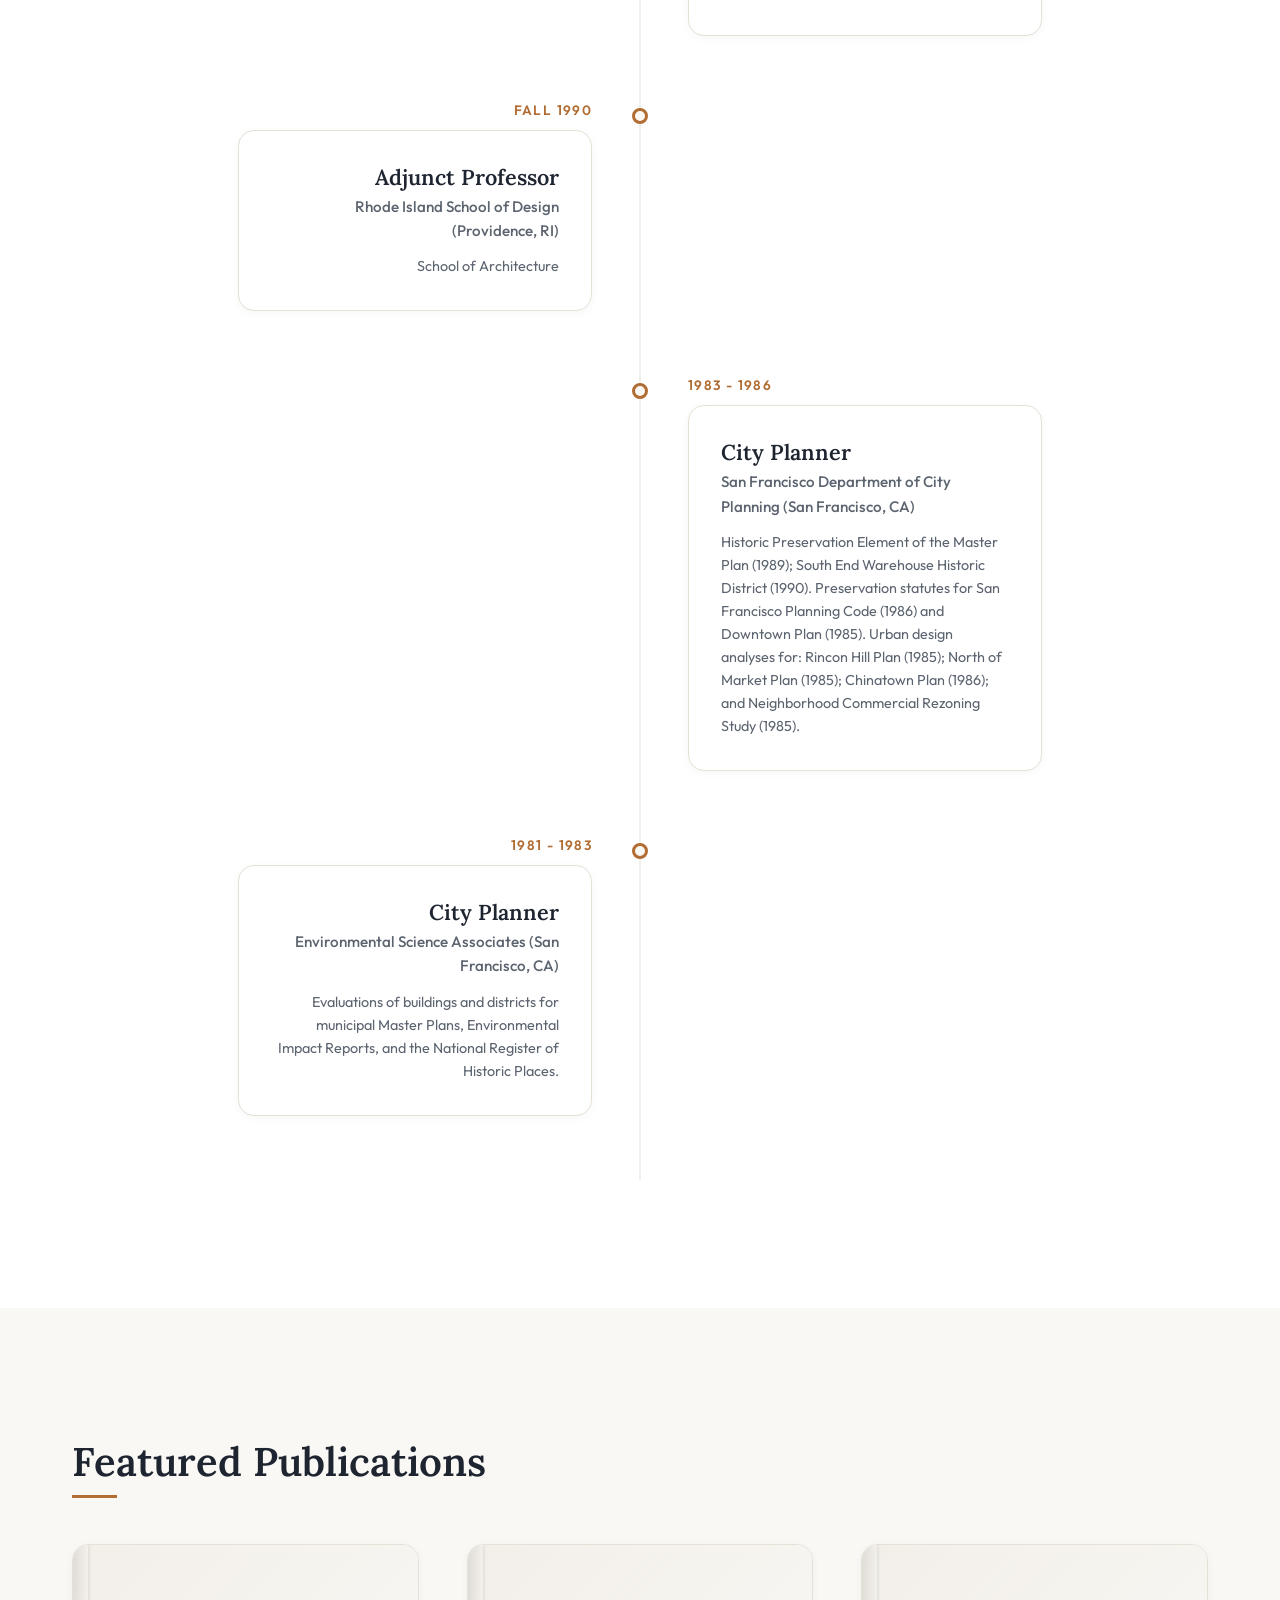
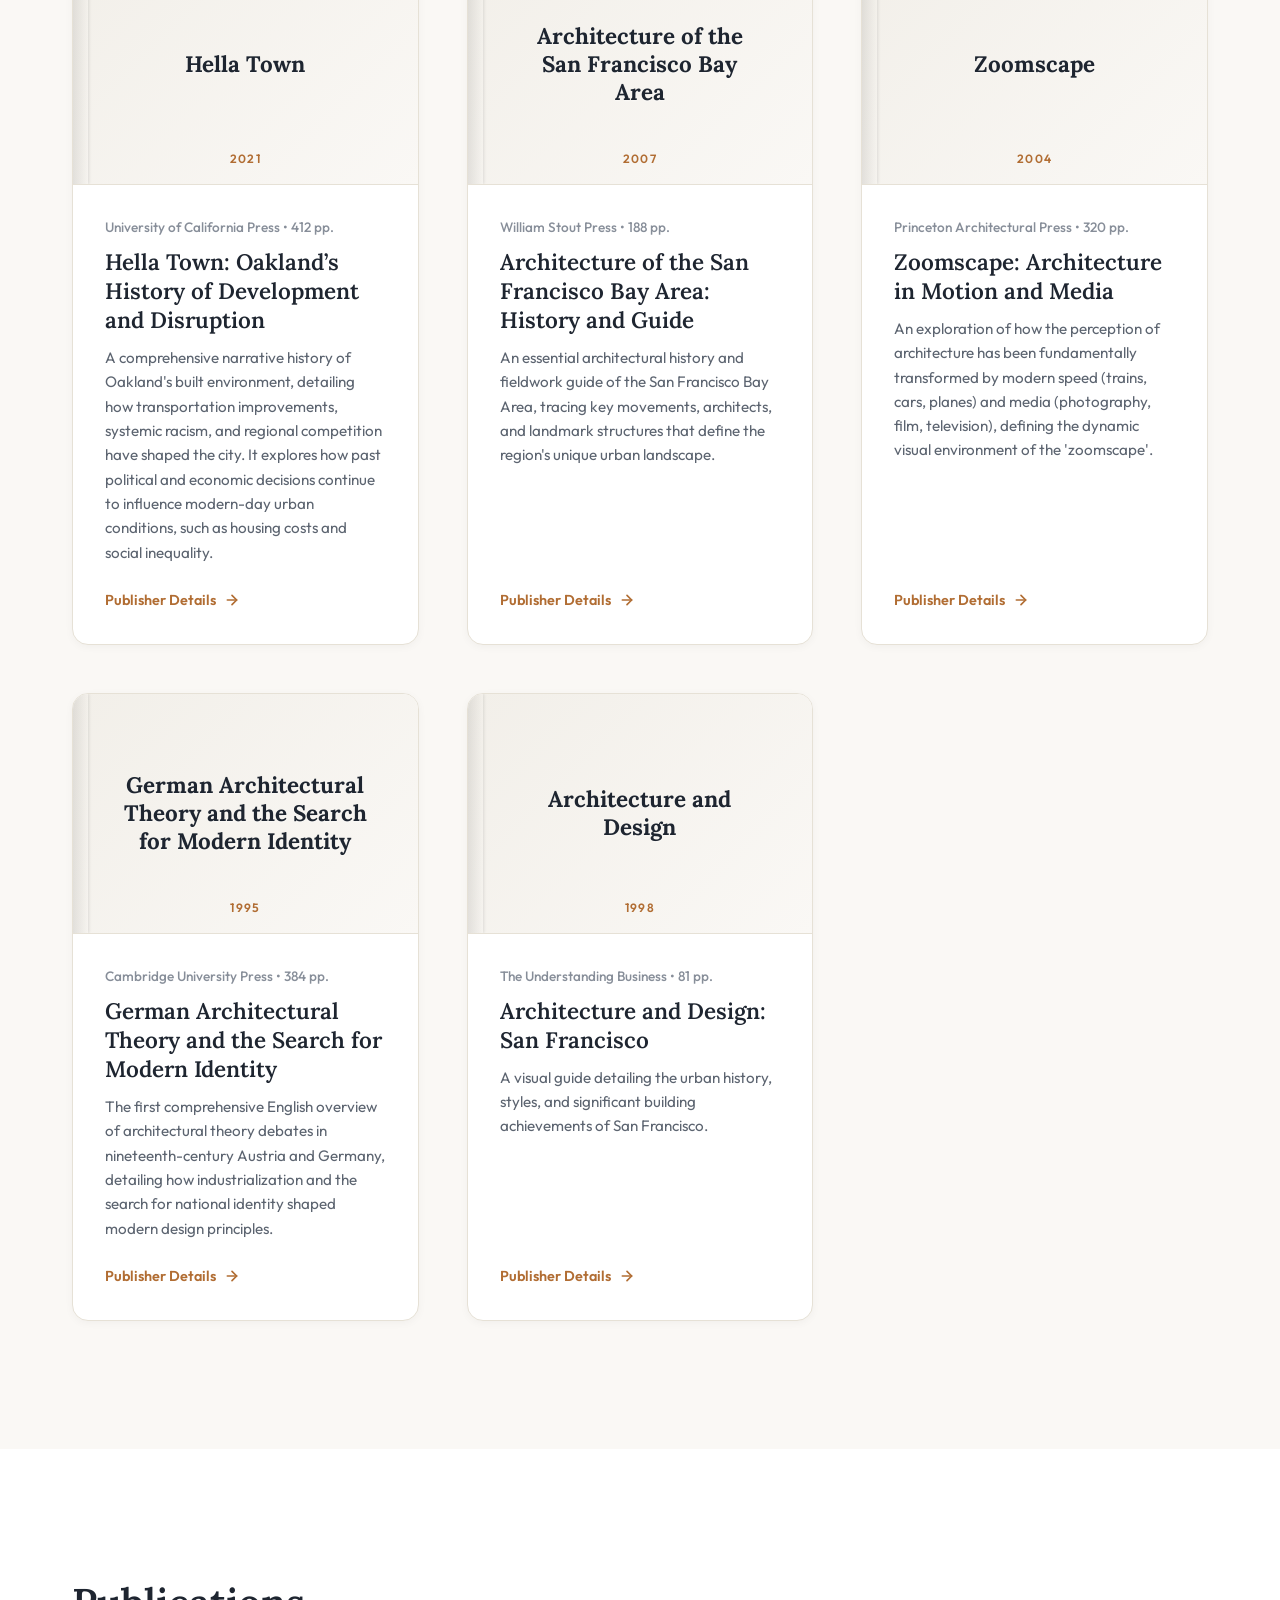
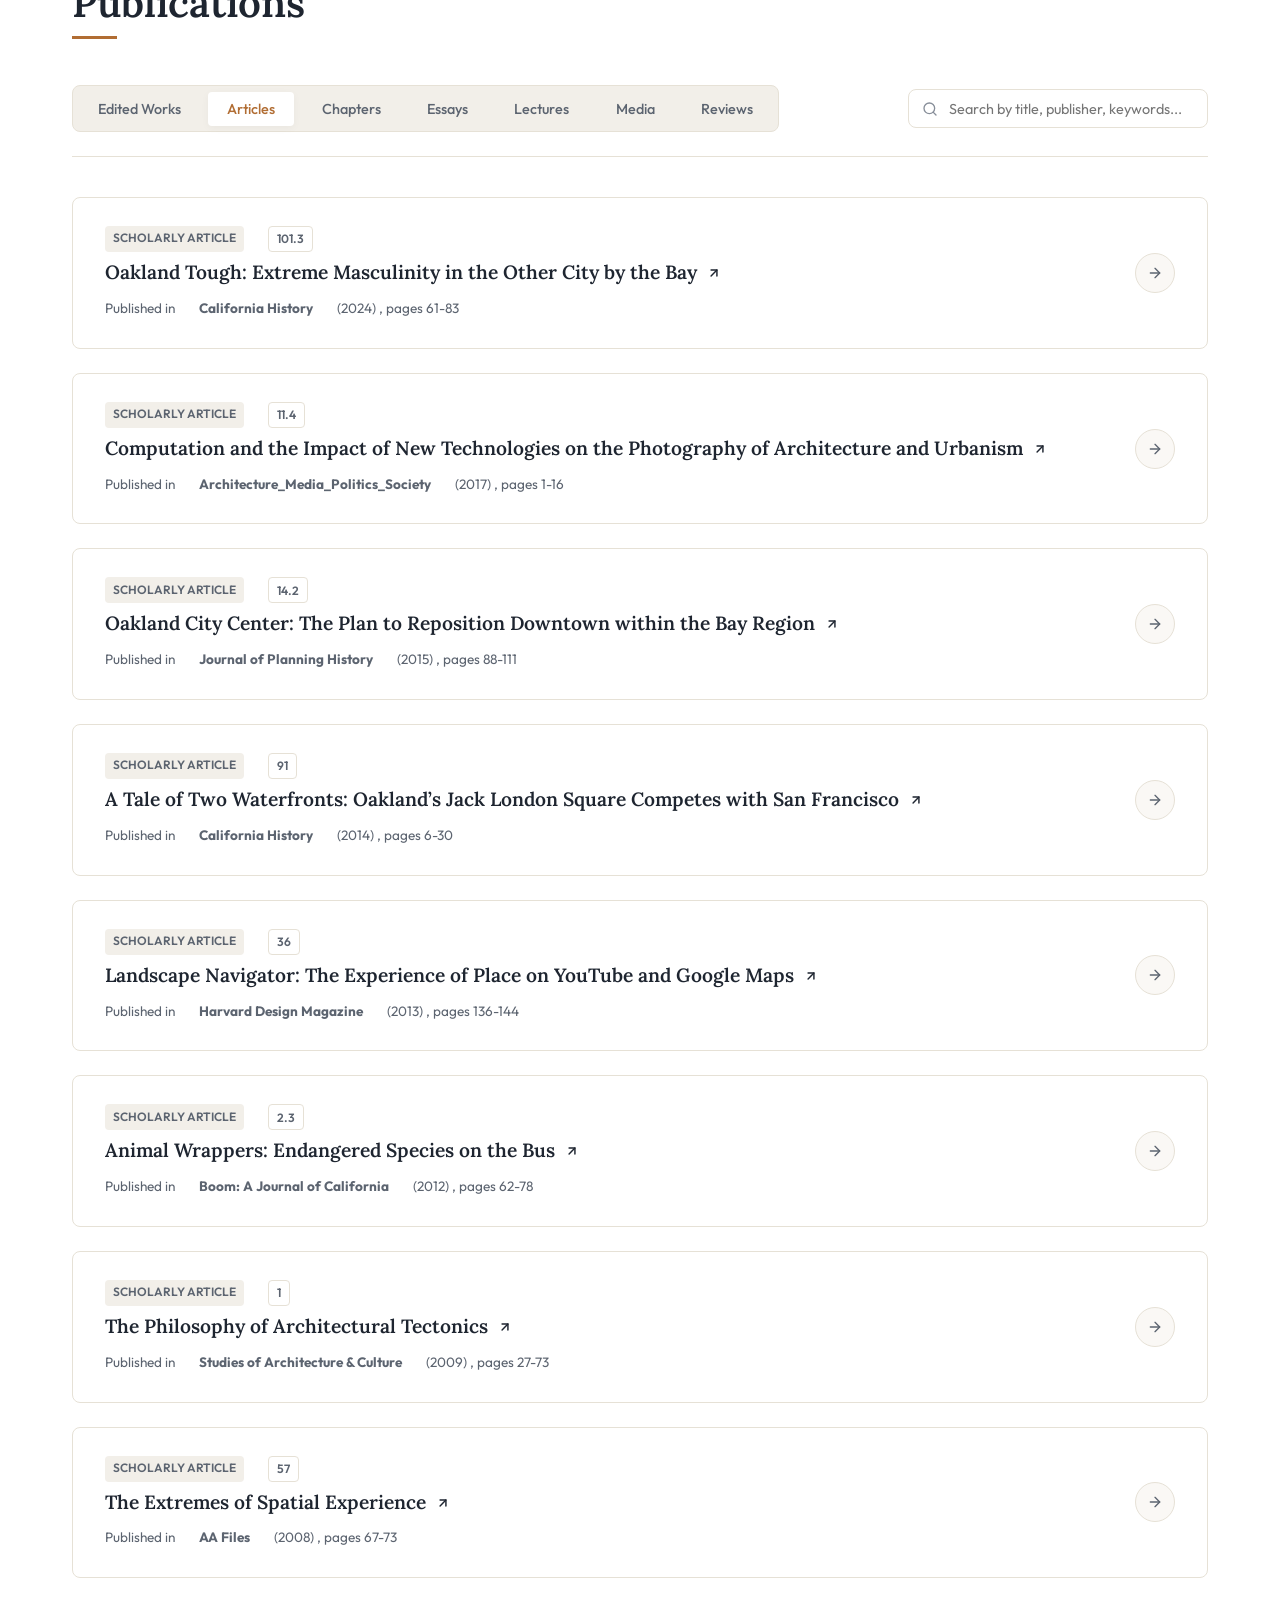
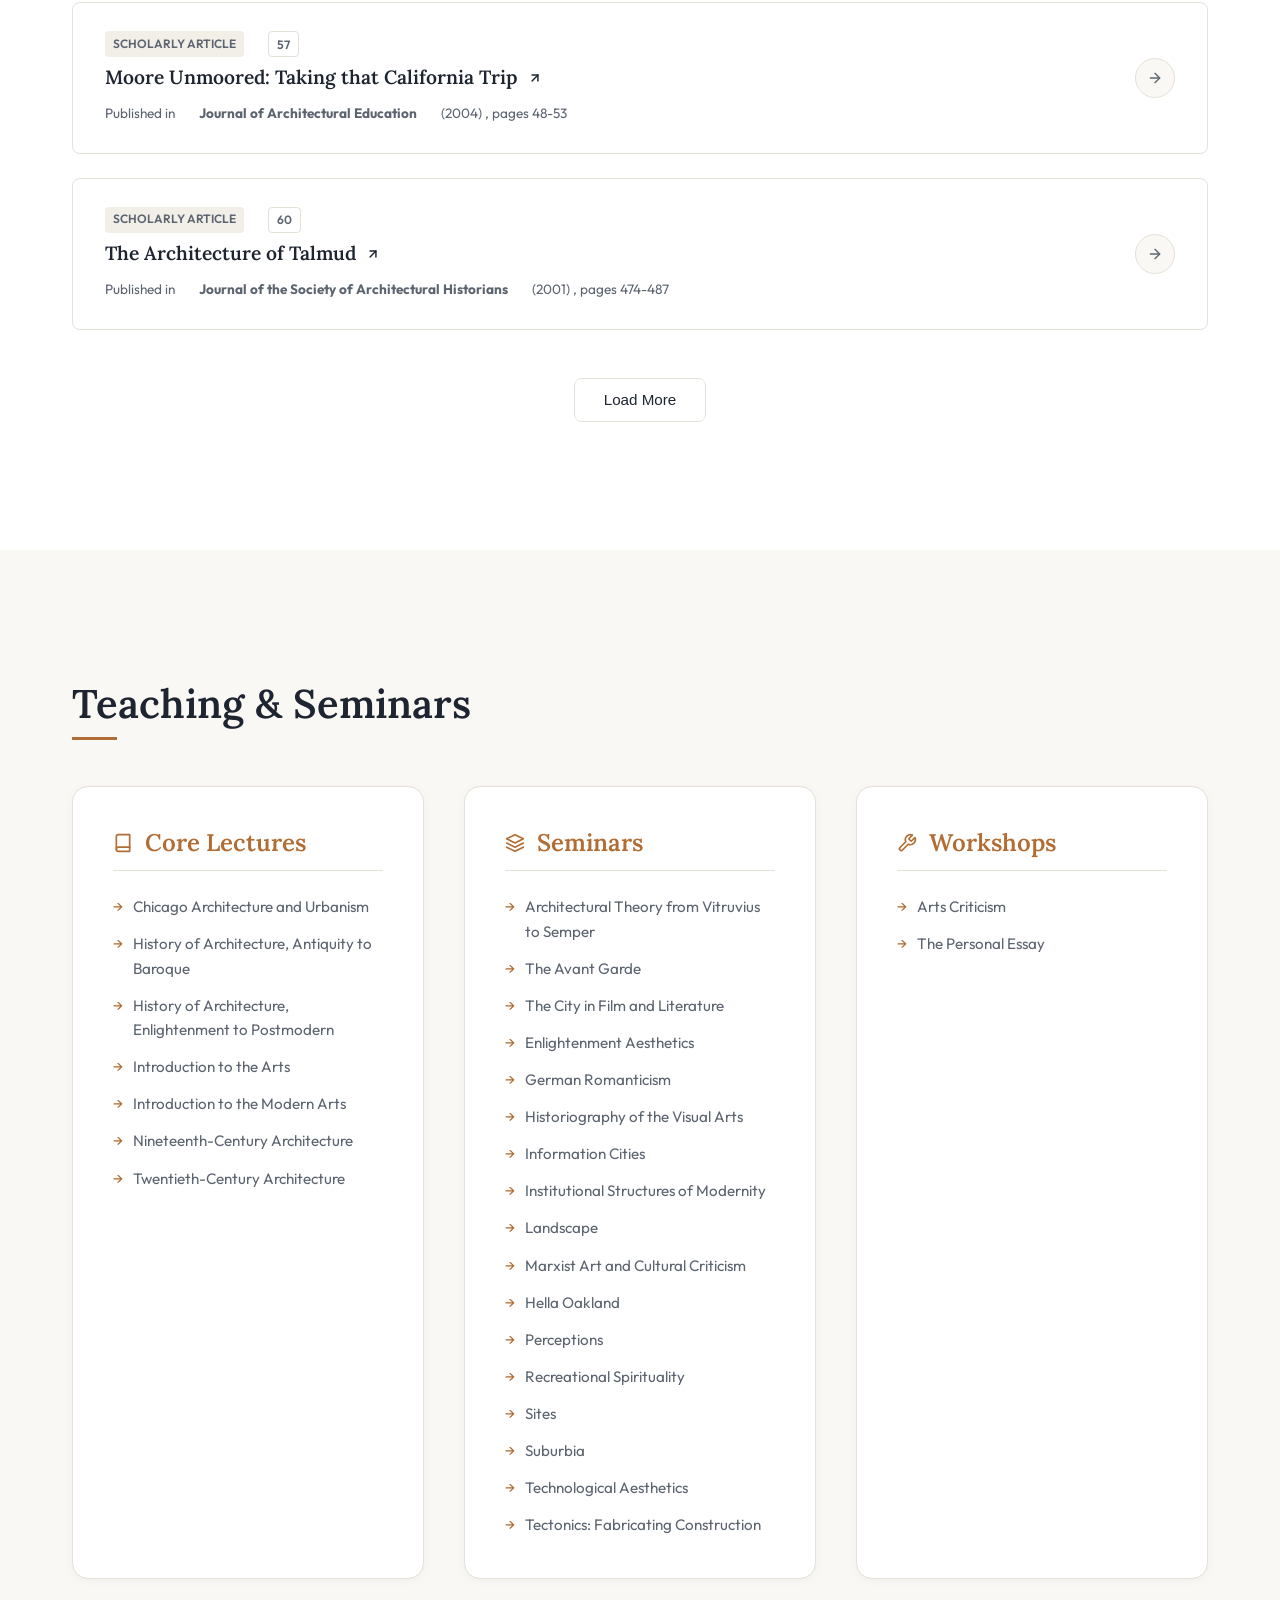
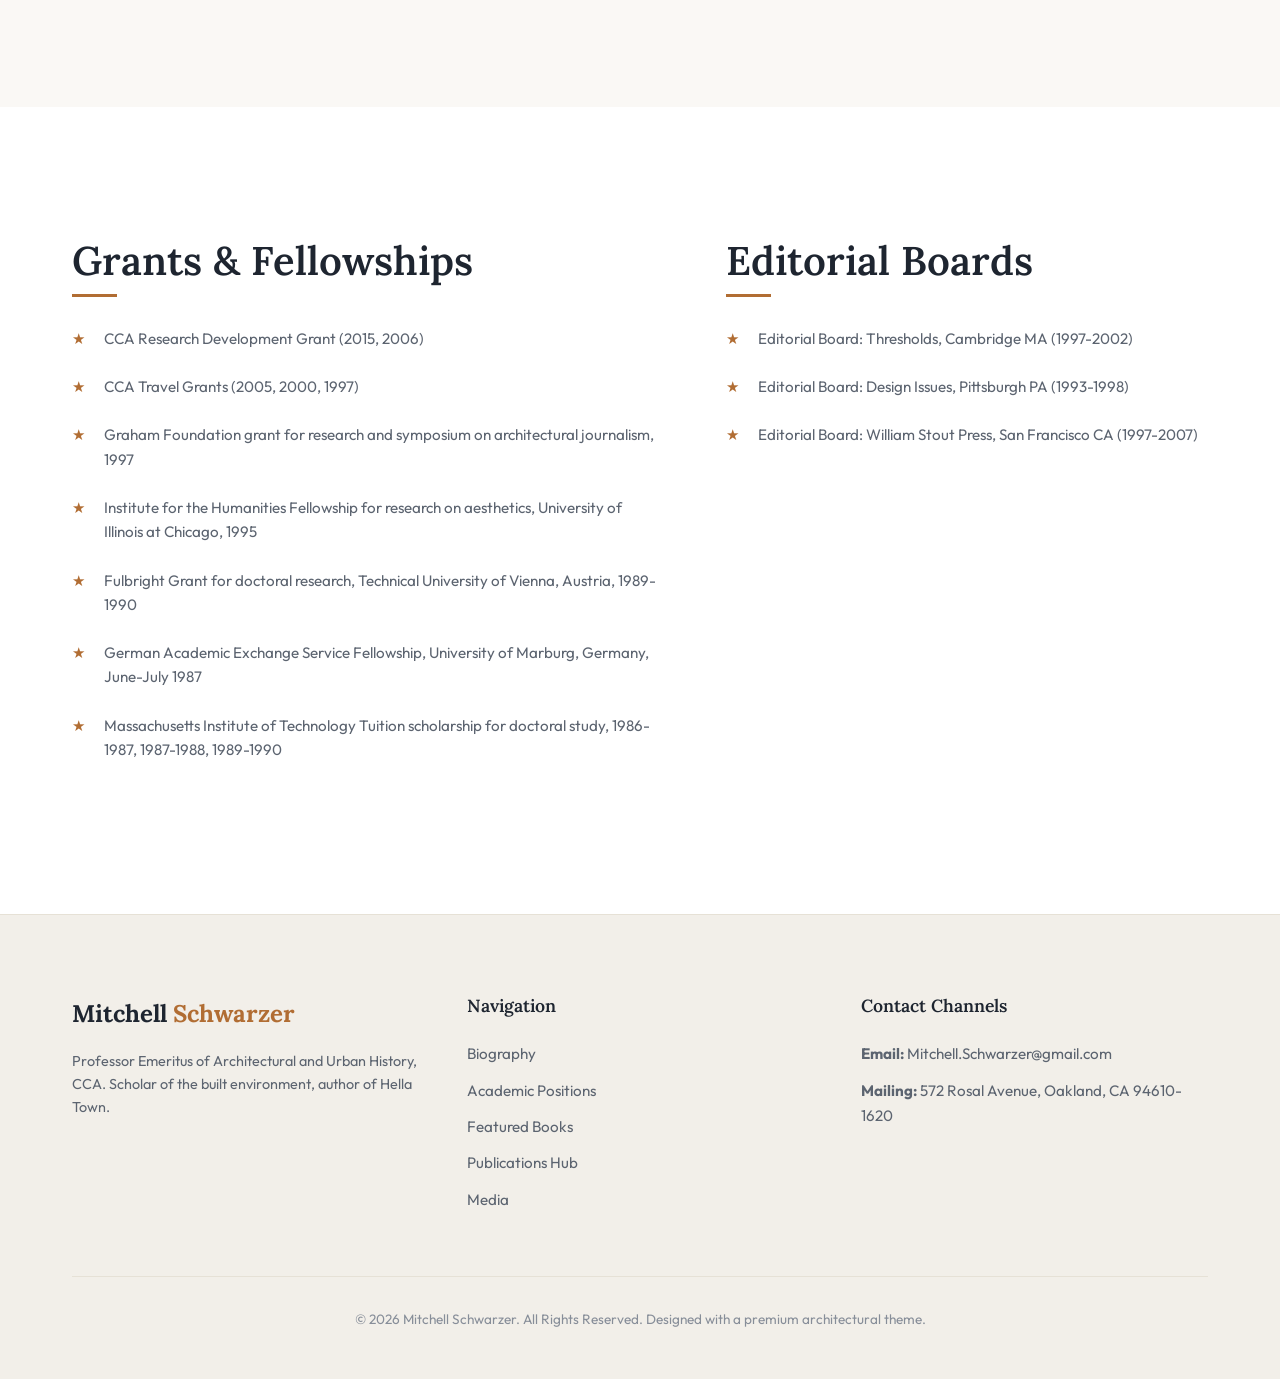
==== commit 135cdc04: "Add files via upload" ====
--- a/index.html
+++ b/index.html
@@ -1,6 +1,1431 @@
 <!DOCTYPE html>
 <html lang="en">
 <head>
+  <meta charset="UTF-8">
+  <meta name="viewport" content="width=device-width, initial-scale=1.0">
+  <title>Mitchell Schwarzer | Architectural & Urban Historian</title>
+  <meta name="description" content="Official portfolio website of Mitchell Schwarzer, Professor Emeritus of Architectural and Urban History at the California College of the Arts (CCA) and author of Hella Town.">
+  
+  <!-- Google Fonts -->
+  <link rel="preconnect" href="https://fonts.googleapis.com">
+  <link rel="preconnect" href="https://fonts.gstatic.com" crossorigin>
+  <link href="https://fonts.googleapis.com/css2?family=Lora:ital,wght@0,400..700;1,400..700&family=Outfit:wght@300;400;500;600;700&display=swap" rel="stylesheet">
+  
+  <!-- Custom Stylesheets -->
+  <style>
+/* Premium Styling for Mitchell Schwarzer Portfolio */
+
+:root {
+  /* Colors - Default Premium Light Theme */
+  --bg-primary: #faf8f5;
+  --bg-secondary: #ffffff;
+  --bg-tertiary: #f2efe9;
+  
+  --text-primary: #1e2530;
+  --text-secondary: #5c6470;
+  --text-tertiary: #878e99;
+  
+  --accent-color: #b16d33; /* Warm architectural bronze/copper */
+  --accent-hover: #9c5a24;
+  --accent-light: #fdf5ee;
+  
+  --border-color: #e6e1d6;
+  --shadow-sm: 0 2px 8px rgba(27, 31, 35, 0.04);
+  --shadow-md: 0 10px 30px rgba(177, 109, 51, 0.06);
+  --shadow-lg: 0 20px 40px rgba(27, 31, 35, 0.08);
+  
+  --font-serif: 'Lora', Georgia, serif;
+  --font-sans: 'Outfit', -apple-system, BlinkMacSystemFont, "Segoe UI", Roboto, Helvetica, Arial, sans-serif;
+  
+  --transition: all 0.3s cubic-bezier(0.4, 0, 0.2, 1);
+  --border-radius-sm: 8px;
+  --border-radius-md: 16px;
+  --border-radius-lg: 24px;
+}
+
+/* Dark Mode Variables Override */
+[data-theme="dark"] {
+  --bg-primary: #0f131a;
+  --bg-secondary: #171d26;
+  --bg-tertiary: #1f2733;
+  
+  --text-primary: #f1f3f5;
+  --text-secondary: #a0aec0;
+  --text-tertiary: #718096;
+  
+  --accent-color: #e5904c; /* Muted glowing bronze */
+  --accent-hover: #f0a96d;
+  --accent-light: #2b231d;
+  
+  --border-color: #2d3748;
+  --shadow-sm: 0 2px 8px rgba(0, 0, 0, 0.2);
+  --shadow-md: 0 10px 30px rgba(0, 0, 0, 0.3);
+  --shadow-lg: 0 20px 40px rgba(0, 0, 0, 0.4);
+}
+
+/* Base resets & setup */
+* {
+  box-sizing: border-box;
+  margin: 0;
+  padding: 0;
+}
+
+html {
+  scroll-behavior: smooth;
+  font-size: 16px;
+}
+
+body {
+  background-color: var(--bg-primary);
+  color: var(--text-primary);
+  font-family: var(--font-sans);
+  line-height: 1.6;
+  transition: background-color 0.4s, color 0.4s;
+  overflow-x: hidden;
+  -webkit-font-smoothing: antialiased;
+}
+
+a {
+  color: var(--accent-color);
+  text-decoration: none;
+  transition: var(--transition);
+}
+
+a:hover {
+  color: var(--accent-hover);
+}
+
+h1, h2, h3, h4 {
+  font-family: var(--font-serif);
+  font-weight: 600;
+  line-height: 1.3;
+}
+
+/* Layout Utilities */
+.container {
+  max-width: 1200px;
+  margin: 0 auto;
+  padding: 0 2rem;
+}
+
+.section {
+  padding: 8rem 0;
+  position: relative;
+}
+
+.section:nth-child(even) {
+  background-color: var(--bg-secondary);
+}
+
+.section-title {
+  font-size: 2.5rem;
+  margin-bottom: 3.5rem;
+  position: relative;
+  display: inline-block;
+}
+
+.section-title::after {
+  content: '';
+  position: absolute;
+  left: 0;
+  bottom: -10px;
+  width: 45px;
+  height: 3px;
+  background-color: var(--accent-color);
+}
+
+/* Header & Navigation */
+header {
+  position: fixed;
+  top: 0;
+  left: 0;
+  width: 100%;
+  z-index: 100;
+  background-color: rgba(250, 248, 245, 0.85);
+  backdrop-filter: blur(12px);
+  border-bottom: 1px solid var(--border-color);
+  transition: var(--transition);
+}
+
+[data-theme="dark"] header {
+  background-color: rgba(15, 19, 26, 0.85);
+}
+
+header.scrolled {
+  padding: 0.5rem 0;
+  box-shadow: var(--shadow-sm);
+}
+
+header .container {
+  display: flex;
+  justify-content: flex-end;
+  align-items: center;
+  height: 4.5rem;
+}
+
+/* Navigation logo or initials */
+.header-brand {
+  margin-right: auto;
+  font-family: var(--font-serif);
+  font-size: 1.35rem;
+  font-weight: 700;
+  color: var(--text-primary);
+  display: flex;
+  align-items: center;
+  gap: 0.5rem;
+}
+
+.header-brand span {
+  color: var(--accent-color);
+}
+
+.nav-links {
+  display: flex;
+  gap: 2rem;
+  list-style: none;
+  align-items: center;
+}
+
+.nav-links a {
+  color: var(--text-secondary);
+  font-weight: 500;
+  font-size: 0.95rem;
+  position: relative;
+  padding: 0.25rem 0;
+}
+
+.nav-links a:hover,
+.nav-links a.active {
+  color: var(--text-primary);
+}
+
+.nav-links a::after {
+  content: '';
+  position: absolute;
+  bottom: 0;
+  left: 0;
+  width: 0;
+  height: 2px;
+  background-color: var(--accent-color);
+  transition: var(--transition);
+}
+
+.nav-links a:hover::after,
+.nav-links a.active::after {
+  width: 100%;
+}
+
+/* Theme Switcher Button */
+.theme-toggle {
+  background: none;
+  border: 1px solid var(--border-color);
+  color: var(--text-primary);
+  cursor: pointer;
+  padding: 0.5rem;
+  border-radius: 50%;
+  width: 2.25rem;
+  height: 2.25rem;
+  display: flex;
+  align-items: center;
+  justify-content: center;
+  transition: var(--transition);
+  margin-left: 1rem;
+}
+
+.theme-toggle:hover {
+  background-color: var(--bg-tertiary);
+  border-color: var(--accent-color);
+}
+
+/* Hero Section */
+.hero {
+  padding: 10rem 0 6rem;
+  display: flex;
+  align-items: center;
+  min-height: 90vh;
+  position: relative;
+}
+
+.hero-grid {
+  display: grid;
+  grid-template-columns: 1.2fr 0.8fr;
+  gap: 4rem;
+  align-items: center;
+}
+
+.hero-content {
+  animation: fadeInUp 0.8s ease-out;
+}
+
+.hero-badge {
+  display: inline-block;
+  padding: 0.4rem 1rem;
+  background-color: var(--accent-light);
+  color: var(--accent-color);
+  border-radius: 30px;
+  font-size: 0.85rem;
+  font-weight: 600;
+  margin-bottom: 1.5rem;
+  border: 1px solid rgba(177, 109, 51, 0.15);
+}
+
+.hero-title {
+  font-size: 3.8rem;
+  color: var(--text-primary);
+  margin-bottom: 1rem;
+  font-weight: 700;
+  letter-spacing: -0.02em;
+}
+
+.hero-subtitle {
+  font-size: 1.5rem;
+  font-family: var(--font-serif);
+  color: var(--accent-color);
+  margin-bottom: 1.5rem;
+  line-height: 1.4;
+}
+
+.hero-text {
+  font-size: 1.1rem;
+  color: var(--text-secondary);
+  margin-bottom: 2.5rem;
+  max-width: 600px;
+}
+
+.hero-buttons {
+  display: flex;
+  gap: 1.5rem;
+  margin-bottom: 3rem;
+}
+
+.btn {
+  display: inline-flex;
+  align-items: center;
+  justify-content: center;
+  padding: 0.8rem 1.8rem;
+  border-radius: var(--border-radius-sm);
+  font-weight: 500;
+  transition: var(--transition);
+  cursor: pointer;
+  font-size: 0.95rem;
+}
+
+.btn-primary {
+  background-color: var(--accent-color);
+  color: #ffffff;
+  border: none;
+}
+
+.btn-primary:hover {
+  background-color: var(--accent-hover);
+  color: #ffffff;
+  transform: translateY(-2px);
+  box-shadow: 0 4px 12px rgba(177, 109, 51, 0.2);
+}
+
+.btn-secondary {
+  background-color: transparent;
+  color: var(--text-primary);
+  border: 1px solid var(--border-color);
+}
+
+.btn-secondary:hover {
+  background-color: var(--bg-tertiary);
+  transform: translateY(-2px);
+}
+
+.hero-meta {
+  display: flex;
+  flex-wrap: wrap;
+  gap: 1.5rem 2.5rem;
+  padding-top: 2rem;
+  border-top: 1px solid var(--border-color);
+}
+
+.meta-item {
+  display: flex;
+  align-items: center;
+  gap: 0.5rem;
+  color: var(--text-secondary);
+  font-size: 0.9rem;
+}
+
+.meta-item svg {
+  color: var(--accent-color);
+}
+
+/* Profile Visual Card in Hero */
+.hero-visual {
+  display: flex;
+  justify-content: center;
+  animation: fadeIn 1s ease-out;
+}
+
+.visual-card {
+  position: relative;
+  width: 320px;
+  height: 420px;
+  background-color: var(--bg-secondary);
+  border-radius: var(--border-radius-md);
+  border: 1px solid var(--border-color);
+  box-shadow: var(--shadow-lg);
+  padding: 2.5rem;
+  display: flex;
+  flex-direction: column;
+  justify-content: space-between;
+}
+
+.visual-card::before {
+  content: '';
+  position: absolute;
+  top: -15px;
+  right: -15px;
+  width: 100%;
+  height: 100%;
+  border: 2px solid var(--border-color);
+  border-radius: var(--border-radius-md);
+  z-index: -1;
+  transition: var(--transition);
+}
+
+.visual-card:hover::before {
+  top: -8px;
+  right: -8px;
+  border-color: var(--accent-color);
+}
+
+.visual-stats {
+  display: flex;
+  flex-direction: column;
+  gap: 1.5rem;
+}
+
+.stat-box {
+  display: flex;
+  flex-direction: column;
+}
+
+.stat-num {
+  font-size: 2.5rem;
+  font-family: var(--font-serif);
+  font-weight: 700;
+  color: var(--accent-color);
+  line-height: 1;
+}
+
+.stat-label {
+  font-size: 0.85rem;
+  text-transform: uppercase;
+  letter-spacing: 0.1em;
+  color: var(--text-secondary);
+  margin-top: 0.25rem;
+}
+
+.visual-quote {
+  font-family: var(--font-serif);
+  font-style: italic;
+  color: var(--text-secondary);
+  border-left: 2px solid var(--accent-color);
+  padding-left: 1rem;
+  font-size: 0.95rem;
+}
+
+/* About / Stats Grid */
+.about-grid {
+  display: grid;
+  grid-template-columns: 1fr 1fr;
+  gap: 5rem;
+}
+
+.about-text p {
+  color: var(--text-secondary);
+  font-size: 1.05rem;
+  margin-bottom: 1.5rem;
+}
+
+.education-list {
+  display: flex;
+  flex-direction: column;
+  gap: 2rem;
+}
+
+.edu-item {
+  position: relative;
+  padding-left: 2rem;
+  border-left: 1px solid var(--border-color);
+}
+
+.edu-item::before {
+  content: '';
+  position: absolute;
+  left: -5px;
+  top: 6px;
+  width: 10px;
+  height: 10px;
+  border-radius: 50%;
+  background-color: var(--accent-color);
+}
+
+.edu-degree {
+  font-family: var(--font-serif);
+  font-size: 1.15rem;
+  font-weight: 600;
+  color: var(--text-primary);
+  margin-bottom: 0.25rem;
+}
+
+.edu-inst {
+  font-weight: 500;
+  color: var(--text-secondary);
+  font-size: 0.95rem;
+}
+
+.edu-date {
+  font-size: 0.85rem;
+  color: var(--text-tertiary);
+  margin-bottom: 0.5rem;
+}
+
+.edu-detail {
+  font-size: 0.9rem;
+  color: var(--text-secondary);
+  font-style: italic;
+}
+
+/* Experience / Timeline Section */
+.timeline {
+  position: relative;
+  max-width: 900px;
+  margin: 0 auto;
+}
+
+.timeline::before {
+  content: '';
+  position: absolute;
+  left: 50%;
+  top: 0;
+  width: 1px;
+  height: 100%;
+  background-color: var(--border-color);
+  transform: translateX(-50%);
+}
+
+.timeline-item {
+  position: relative;
+  width: 50%;
+  padding: 0 3rem 4rem;
+  box-sizing: border-box;
+}
+
+.timeline-item:nth-child(odd) {
+  left: 0;
+  text-align: right;
+}
+
+.timeline-item:nth-child(even) {
+  left: 50%;
+}
+
+.timeline-dot {
+  position: absolute;
+  left: 100%;
+  top: 8px;
+  width: 16px;
+  height: 16px;
+  border-radius: 50%;
+  background-color: var(--bg-primary);
+  border: 3px solid var(--accent-color);
+  transform: translateX(-50%);
+  z-index: 10;
+}
+
+.timeline-item:nth-child(even) .timeline-dot {
+  left: 0;
+}
+
+.timeline-item:hover .timeline-dot {
+  background-color: var(--accent-color);
+  transform: translateX(-50%) scale(1.25);
+  transition: var(--transition);
+}
+
+.timeline-date {
+  font-size: 0.85rem;
+  font-weight: 600;
+  text-transform: uppercase;
+  letter-spacing: 0.1em;
+  color: var(--accent-color);
+  margin-bottom: 0.5rem;
+}
+
+.timeline-content {
+  background-color: var(--bg-secondary);
+  padding: 2rem;
+  border-radius: var(--border-radius-md);
+  border: 1px solid var(--border-color);
+  box-shadow: var(--shadow-sm);
+  transition: var(--transition);
+}
+
+.timeline-content:hover {
+  transform: translateY(-5px);
+  box-shadow: var(--shadow-md);
+  border-color: var(--accent-color);
+}
+
+.timeline-title {
+  font-size: 1.35rem;
+  font-weight: 600;
+  color: var(--text-primary);
+  margin-bottom: 0.25rem;
+}
+
+.timeline-sub {
+  color: var(--text-secondary);
+  font-weight: 500;
+  font-size: 0.95rem;
+  margin-bottom: 0.75rem;
+}
+
+.timeline-desc {
+  font-size: 0.9rem;
+  color: var(--text-secondary);
+}
+
+.timeline-admin {
+  margin-top: 1rem;
+  padding-top: 1rem;
+  border-top: 1px dashed var(--border-color);
+  font-size: 0.85rem;
+  color: var(--text-secondary);
+  text-align: left;
+}
+
+.timeline-admin li {
+  margin-bottom: 0.25rem;
+  list-style-type: square;
+  margin-left: 1rem;
+}
+
+/* Books Grid */
+.books-grid {
+  display: grid;
+  grid-template-columns: repeat(auto-fit, minmax(320px, 1fr));
+  gap: 3rem;
+}
+
+.book-card {
+  background-color: var(--bg-secondary);
+  border-radius: var(--border-radius-md);
+  border: 1px solid var(--border-color);
+  box-shadow: var(--shadow-sm);
+  overflow: hidden;
+  display: flex;
+  flex-direction: column;
+  transition: var(--transition);
+}
+
+.book-card:hover {
+  transform: translateY(-8px);
+  box-shadow: var(--shadow-lg);
+  border-color: var(--accent-color);
+}
+
+.book-cover-mock {
+  height: 240px;
+  background: linear-gradient(135deg, var(--bg-tertiary) 0%, var(--bg-primary) 100%);
+  position: relative;
+  display: flex;
+  align-items: center;
+  justify-content: center;
+  padding: 2rem;
+  border-bottom: 1px solid var(--border-color);
+  overflow: hidden;
+}
+
+.book-cover-mock::after {
+  content: '';
+  position: absolute;
+  top: 0;
+  left: 0;
+  width: 15px;
+  height: 100%;
+  background: linear-gradient(to right, rgba(0,0,0,0.08) 0%, rgba(255,255,255,0.05) 100%);
+  box-shadow: 1px 0 3px rgba(0,0,0,0.1);
+  z-index: 2;
+}
+
+.book-cover-title {
+  font-family: var(--font-serif);
+  font-size: 1.4rem;
+  text-align: center;
+  font-weight: 700;
+  color: var(--text-primary);
+  line-height: 1.25;
+  text-shadow: 0 1px 2px rgba(255,255,255,0.5);
+  max-width: 250px;
+}
+
+.book-cover-tag {
+  position: absolute;
+  bottom: 1rem;
+  font-size: 0.75rem;
+  text-transform: uppercase;
+  letter-spacing: 0.1em;
+  color: var(--accent-color);
+  font-weight: 600;
+}
+
+.book-info {
+  padding: 2rem;
+  display: flex;
+  flex-direction: column;
+  flex-grow: 1;
+}
+
+.book-meta {
+  font-size: 0.85rem;
+  color: var(--text-tertiary);
+  margin-bottom: 0.5rem;
+  font-weight: 500;
+}
+
+.book-title {
+  font-size: 1.4rem;
+  margin-bottom: 0.75rem;
+  color: var(--text-primary);
+}
+
+.book-desc {
+  font-size: 0.95rem;
+  color: var(--text-secondary);
+  margin-bottom: 1.5rem;
+  flex-grow: 1;
+}
+
+.book-link {
+  display: inline-flex;
+  align-items: center;
+  gap: 0.5rem;
+  font-weight: 600;
+  font-size: 0.9rem;
+  color: var(--accent-color);
+  margin-top: auto;
+}
+
+.book-link:hover {
+  gap: 0.75rem;
+}
+
+/* Publications & Media Hub (Tabs Component) */
+.hub-controls {
+  display: flex;
+  justify-content: space-between;
+  align-items: center;
+  flex-wrap: wrap;
+  gap: 1.5rem;
+  margin-bottom: 2.5rem;
+  padding-bottom: 1.5rem;
+  border-bottom: 1px solid var(--border-color);
+}
+
+.tabs-list {
+  display: flex;
+  gap: 0.5rem;
+  list-style: none;
+  background-color: var(--bg-tertiary);
+  padding: 0.35rem;
+  border-radius: var(--border-radius-sm);
+  border: 1px solid var(--border-color);
+}
+
+.tab-btn {
+  background: none;
+  border: none;
+  font-family: var(--font-sans);
+  font-weight: 500;
+  font-size: 0.9rem;
+  padding: 0.5rem 1.2rem;
+  border-radius: calc(var(--border-radius-sm) - 4px);
+  cursor: pointer;
+  color: var(--text-secondary);
+  transition: var(--transition);
+}
+
+.tab-btn:hover {
+  color: var(--text-primary);
+}
+
+.tab-btn.active {
+  background-color: var(--bg-secondary);
+  color: var(--accent-color);
+  box-shadow: var(--shadow-sm);
+}
+
+.search-box {
+  position: relative;
+  min-width: 300px;
+}
+
+.search-input {
+  width: 100%;
+  padding: 0.6rem 1rem 0.6rem 2.5rem;
+  border-radius: var(--border-radius-sm);
+  border: 1px solid var(--border-color);
+  background-color: var(--bg-secondary);
+  color: var(--text-primary);
+  font-family: var(--font-sans);
+  font-size: 0.9rem;
+  transition: var(--transition);
+}
+
+.search-input:focus {
+  outline: none;
+  border-color: var(--accent-color);
+  box-shadow: 0 0 0 3px rgba(177, 109, 51, 0.1);
+}
+
+.search-icon {
+  position: absolute;
+  left: 0.9rem;
+  top: 50%;
+  transform: translateY(-50%);
+  color: var(--text-tertiary);
+  pointer-events: none;
+}
+
+/* Tab contents and dynamic render grid */
+.hub-grid {
+  display: grid;
+  grid-template-columns: 1fr;
+  gap: 1.5rem;
+  min-height: 300px;
+}
+
+.item-row {
+  background-color: var(--bg-secondary);
+  border: 1px solid var(--border-color);
+  border-radius: var(--border-radius-sm);
+  padding: 1.75rem 2rem;
+  display: flex;
+  justify-content: space-between;
+  align-items: center;
+  gap: 2rem;
+  transition: var(--transition);
+}
+
+.item-row.clickable {
+  cursor: pointer;
+  text-decoration: none;
+  color: inherit;
+}
+
+.item-row.clickable:hover {
+  border-color: var(--accent-color);
+  transform: translateX(4px);
+  box-shadow: var(--shadow-sm);
+}
+
+.item-main {
+  flex-grow: 1;
+}
+
+.item-title-link {
+  font-family: var(--font-serif);
+  font-size: 1.2rem;
+  font-weight: 600;
+  color: var(--text-primary);
+  margin-bottom: 0.5rem;
+  display: inline-flex;
+  align-items: center;
+  gap: 0.5rem;
+  line-height: 1.35;
+  transition: color var(--transition);
+}
+
+.item-row.clickable:hover .item-title-link {
+  color: var(--accent-color);
+}
+
+.item-meta {
+  display: flex;
+  flex-wrap: wrap;
+  gap: 0.75rem 1.5rem;
+  font-size: 0.85rem;
+  color: var(--text-secondary);
+}
+
+.item-tag {
+  padding: 0.15rem 0.5rem;
+  background-color: var(--bg-tertiary);
+  border-radius: 4px;
+  font-size: 0.75rem;
+  font-weight: 600;
+  color: var(--text-secondary);
+  text-transform: uppercase;
+}
+
+.item-link-btn {
+  border: 1px solid var(--border-color);
+  background-color: var(--bg-primary);
+  color: var(--text-secondary);
+  width: 2.5rem;
+  height: 2.5rem;
+  border-radius: 50%;
+  display: flex;
+  align-items: center;
+  justify-content: center;
+  transition: var(--transition);
+  flex-shrink: 0;
+}
+
+.item-row.clickable:hover .item-link-btn {
+  background-color: var(--accent-color);
+  border-color: var(--accent-color);
+  color: #ffffff;
+  transform: rotate(-45deg);
+}
+
+.no-results {
+  text-align: center;
+  padding: 4rem 2rem;
+  color: var(--text-secondary);
+  font-family: var(--font-serif);
+  font-size: 1.2rem;
+}
+
+/* Load More Container */
+.load-more-container {
+  display: flex;
+  justify-content: center;
+  margin-top: 3rem;
+}
+
+/* Courses Section */
+.courses-container {
+  display: grid;
+  grid-template-columns: repeat(auto-fit, minmax(300px, 1fr));
+  gap: 2.5rem;
+}
+
+.course-card {
+  background-color: var(--bg-secondary);
+  border: 1px solid var(--border-color);
+  border-radius: var(--border-radius-md);
+  padding: 2.5rem;
+  box-shadow: var(--shadow-sm);
+}
+
+.course-card-title {
+  font-family: var(--font-serif);
+  font-size: 1.5rem;
+  color: var(--accent-color);
+  margin-bottom: 1.5rem;
+  display: flex;
+  align-items: center;
+  gap: 0.75rem;
+  padding-bottom: 0.75rem;
+  border-bottom: 1px solid var(--border-color);
+}
+
+.course-list {
+  list-style: none;
+  display: flex;
+  flex-direction: column;
+  gap: 0.8rem;
+}
+
+.course-list li {
+  font-size: 0.95rem;
+  color: var(--text-secondary);
+  position: relative;
+  padding-left: 1.25rem;
+}
+
+.course-list li::before {
+  content: '→';
+  position: absolute;
+  left: 0;
+  color: var(--accent-color);
+}
+
+/* Community & Fellowships Section */
+.misc-grid {
+  display: grid;
+  grid-template-columns: 1.1fr 0.9fr;
+  gap: 4rem;
+}
+
+.fellowship-item {
+  position: relative;
+  padding-left: 2rem;
+  margin-bottom: 1.5rem;
+  color: var(--text-secondary);
+  font-size: 0.95rem;
+}
+
+.fellowship-item::before {
+  content: '★';
+  position: absolute;
+  left: 0;
+  color: var(--accent-color);
+}
+
+/* Contact Footer */
+footer {
+  background-color: var(--bg-tertiary);
+  color: var(--text-primary);
+  padding: 5rem 0 3rem;
+  border-top: 1px solid var(--border-color);
+  font-size: 0.95rem;
+  transition: var(--transition);
+}
+
+.footer-grid {
+  display: grid;
+  grid-template-columns: repeat(auto-fit, minmax(250px, 1fr));
+  gap: 3rem;
+  margin-bottom: 4rem;
+}
+
+.footer-brand {
+  font-family: var(--font-serif);
+  font-size: 1.5rem;
+  font-weight: 700;
+  margin-bottom: 1rem;
+}
+
+.footer-brand span {
+  color: var(--accent-color);
+}
+
+.footer-desc {
+  color: var(--text-secondary);
+  font-size: 0.9rem;
+}
+
+.footer-title {
+  font-size: 1.1rem;
+  font-weight: 600;
+  margin-bottom: 1.5rem;
+  position: relative;
+}
+
+.footer-links {
+  list-style: none;
+  display: flex;
+  flex-direction: column;
+  gap: 0.75rem;
+}
+
+.footer-links a {
+  color: var(--text-secondary);
+}
+
+.footer-links a:hover {
+  color: var(--accent-color);
+}
+
+.footer-contact-info {
+  display: flex;
+  flex-direction: column;
+  gap: 0.8rem;
+  color: var(--text-secondary);
+}
+
+.footer-contact-info a {
+  color: var(--text-secondary);
+}
+
+.footer-contact-info a:hover {
+  color: var(--accent-color);
+}
+
+.footer-bottom {
+  text-align: center;
+  padding-top: 2rem;
+  border-top: 1px solid var(--border-color);
+  color: var(--text-tertiary);
+  font-size: 0.85rem;
+}
+
+/* Animations */
+@keyframes fadeInUp {
+  from {
+    opacity: 0;
+    transform: translateY(20px);
+  }
+  to {
+    opacity: 1;
+    transform: translateY(0);
+  }
+}
+
+@keyframes fadeIn {
+  from { opacity: 0; }
+  to { opacity: 1; }
+}
+
+/* Responsive Breakpoints */
+@media (max-width: 1024px) {
+  html {
+    font-size: 15px;
+  }
+  
+  header .container {
+    height: auto;
+    padding: 1rem 2rem;
+    flex-wrap: wrap;
+    gap: 1rem;
+    justify-content: center;
+  }
+  
+  .header-brand {
+    margin-right: 0;
+    width: 100%;
+    justify-content: center;
+  }
+  
+  .nav-links {
+    gap: 1.5rem;
+    flex-wrap: wrap;
+    justify-content: center;
+  }
+  
+  .hero-grid {
+    grid-template-columns: 1fr;
+    gap: 4rem;
+    text-align: center;
+  }
+  
+  .hero-visual {
+    order: -1;
+  }
+  
+  .hero-buttons {
+    justify-content: center;
+  }
+  
+  .hero-meta {
+    justify-content: center;
+  }
+  
+  .about-grid {
+    grid-template-columns: 1fr;
+    gap: 3rem;
+  }
+  
+  .misc-grid {
+    grid-template-columns: 1fr;
+    gap: 3rem;
+  }
+}
+
+@media (max-width: 768px) {
+  .section {
+    padding: 5rem 0;
+  }
+  
+  .nav-links {
+    gap: 1rem;
+    font-size: 0.9rem;
+  }
+  
+  .section-title {
+    font-size: 2.2rem;
+  }
+  
+  .hero-title {
+    font-size: 2.8rem;
+  }
+  
+  /* Timeline to single column */
+  .timeline::before {
+    left: 20px;
+  }
+  
+  .timeline-item {
+    width: 100%;
+    padding-left: 45px;
+    padding-right: 0;
+    text-align: left !important;
+  }
+  
+  .timeline-dot {
+    left: 20px !important;
+  }
+  
+  .hub-controls {
+    flex-direction: column;
+    align-items: stretch;
+  }
+  
+  .tabs-list {
+    overflow-x: auto;
+    white-space: nowrap;
+    padding: 0.5rem;
+  }
+  
+  .search-box {
+    width: 100%;
+  }
+}
+</style>
+</head>
+<body>
+
+  <!-- Navigation Header -->
+  <header id="main-header">
+    <div class="container">
+      <a href="#hero" class="header-brand">
+        Mitchell <span>Schwarzer</span>
+      </a>
+      <nav aria-label="Main Navigation">
+        <ul class="nav-links">
+          <li><a href="#about" class="nav-link">About</a></li>
+          <li><a href="#experience" class="nav-link">Experience</a></li>
+          <li><a href="#books" class="nav-link">Books</a></li>
+          <li><a href="#publications-hub" class="nav-link" id="nav-pubs-link">Publications</a></li>
+          <li><a href="#publications-hub" class="nav-link" id="nav-media-link">Media</a></li>
+          <li><a href="#courses" class="nav-link">Teaching</a></li>
+          <li><a href="#contact" class="nav-link">Contact</a></li>
+        </ul>
+      </nav>
+      <button class="theme-toggle" id="theme-btn" aria-label="Toggle Dark/Light Mode">
+        <!-- Sun Icon -->
+        <svg class="sun-icon" xmlns="http://www.w3.org/2000/svg" width="18" height="18" viewBox="0 0 24 24" fill="none" stroke="currentColor" stroke-width="2" stroke-linecap="round" stroke-linejoin="round">
+          <circle cx="12" cy="12" r="5"></circle>
+          <line x1="12" y1="1" x2="12" y2="3"></line>
+          <line x1="12" y1="21" x2="12" y2="23"></line>
+          <line x1="4.22" y1="4.22" x2="5.64" y2="5.64"></line>
+          <line x1="18.36" y1="18.36" x2="19.78" y2="19.78"></line>
+          <line x1="1" y1="12" x2="3" y2="12"></line>
+          <line x1="21" y1="12" x2="23" y2="12"></line>
+          <line x1="4.22" y1="19.78" x2="5.64" y2="18.36"></line>
+          <line x1="18.36" y1="5.64" x2="19.78" y2="4.22"></line>
+        </svg>
+      </button>
+    </div>
+  </header>
+
+  <!-- Hero Section -->
+  <section id="hero" class="hero">
+    <div class="container">
+      <div class="hero-grid">
+        <div class="hero-content">
+          <span class="hero-badge">Professor Emeritus</span>
+          <h1 class="hero-title" id="author-name">Mitchell Schwarzer</h1>
+          <p class="hero-subtitle">Architectural & Urban Historian</p>
+          <p class="hero-text">
+            Specializing in the history of architecture, cities, infrastructure and the built environment, exploring how written and visual discourses impact historical understanding, aesthetic appreciation, and our sense of place.
+          </p>
+          <div class="hero-buttons">
+            <a href="#books" class="btn btn-primary">Featured Books</a>
+            <a href="#publications-hub" class="btn btn-secondary">Publications Hub</a>
+          </div>
+          <div class="hero-meta">
+            <div class="meta-item">
+              <svg xmlns="http://www.w3.org/2000/svg" width="16" height="16" viewBox="0 0 24 24" fill="none" stroke="currentColor" stroke-width="2" stroke-linecap="round" stroke-linejoin="round"><path d="M4 4h16c1.1 0 2 .9 2 2v12c0 1.1-.9 2-2 2H4c-1.1 0-2-.9-2-2V6c0-1.1.9-2 2-2z"></path><polyline points="22,6 12,13 2,6"></polyline></svg>
+              <a href="mailto:Mitchell.Schwarzer@gmail.com">Mitchell.Schwarzer@gmail.com</a>
+            </div>
+            <div class="meta-item">
+              <svg xmlns="http://www.w3.org/2000/svg" width="16" height="16" viewBox="0 0 24 24" fill="none" stroke="currentColor" stroke-width="2" stroke-linecap="round" stroke-linejoin="round"><path d="M21 10c0 7-9 13-9 13s-9-6-9-13a9 9 0 0 1 18 0z"></path><circle cx="12" cy="10" r="3"></circle></svg>
+              <span>Oakland, CA</span>
+            </div>
+          </div>
+          <div class="hero-profiles" id="hero-profiles-container" style="margin-top: 1.5rem; display: flex; gap: 1rem; flex-wrap: wrap;">
+            <!-- Rendered by JavaScript -->
+          </div>
+        </div>
+        <div class="hero-visual">
+          <div class="visual-card">
+            <div class="visual-stats">
+              <div class="stat-box">
+                <span class="stat-num" id="books-count">5</span>
+                <span class="stat-label">Published Books</span>
+              </div>
+              <div class="stat-box">
+                <span class="stat-num" id="years-count">35+</span>
+                <span class="stat-label">Years of Scholarship</span>
+              </div>
+              <div class="stat-box">
+                <span class="stat-num" id="articles-count">80+</span>
+                <span class="stat-label">Articles & Essays</span>
+              </div>
+            </div>
+            <p class="visual-quote">
+              "We experience architectural space not just as static points, but in motion, through speed and media."
+            </p>
+          </div>
+        </div>
+      </div>
+    </div>
+  </section>
+
+  <!-- About & Education Section -->
+  <section id="about" class="section">
+    <div class="container">
+      <h2 class="section-title">Biography & Education</h2>
+      <div class="about-grid">
+        <div class="about-text">
+          <div class="about-image" style="margin-bottom: 1.5rem;">
+            <img src="/static/mitchell_yosemite.jpg" alt="Mitchell Schwarzer" style="width: 100%; max-width: 400px; height: auto; border-radius: var(--border-radius-md); box-shadow: var(--shadow-md); object-fit: cover;">
+          </div>
+          <p id="bio-paragraph">
+            Mitchell Schwarzer is a scholar, author, and educator whose research addresses the history of architectural design, city planning, infrastructure and the built environment.
+          </p>
+          <p>
+            As a city planner in the 1980s, he contributed to San Francisco’s Downtown Plan, its Historic Preservation Element of the Master Plan and many other neighborhood plans, providing him with direct, hands-on insight into urban development dynamics.  Schwarzer transitioned to academia in the late 1980s.
+          </p>
+          <p>
+            Over his distinguished scholarly career, he has investigated the role of theory and philosophy as well as technologies of motion and media on those histories.  In his first book German Architectural Theory and numerous articles, he examined written discourses on architecture, art history and aesthetics that grappled with the onset of industrial modernity in Central Europe.  In his second book, Zoomscape, he explored how new transportation and media technologies – railroads, automobiles, airplanes, photographs, films, TV – reoriented our perception and awareness of the built environment.  His university-level teaching came to encompass the wide horizons of the visual and fine arts, an exposure that contributed to his increasing role as a public intellectual.
+          </p>
+          <p>
+            Around the turn of the millennium, Schwarzer published two historical guidebooks to the architecture of San Francisco and the Bay Area, and contributed frequent criticism on new buildings in California in the mainstream media.  During the 2010s and beyond, he analyzed the history and theory of infrastructure and, building upon earlier work, dove into the history of Oakland, resulting in the book Hella Town.  He has continued writing on regional Bay Area history and contributed op-eds, interviews, podcasts, lectures and discussions to a wide array of public audiences.
+          </p>
+        </div>
+        <div>
+          <h3 style="font-family: var(--font-sans); font-size: 1.25rem; font-weight: 600; text-transform: uppercase; letter-spacing: 0.05em; margin-bottom: 2rem; color: var(--text-secondary);">
+            Academic Credentials
+          </h3>
+          <div class="education-list" id="education-container">
+            <!-- Rendered by JavaScript -->
+          </div>
+        </div>
+      </div>
+    </div>
+  </section>
+
+  <!-- Experience Timeline -->
+  <section id="experience" class="section">
+    <div class="container">
+      <h2 class="section-title">Academic & Professional Positions</h2>
+      <div class="timeline" id="timeline-container">
+        <!-- Rendered by JavaScript -->
+      </div>
+    </div>
+  </section>
+
+  <!-- Featured Books Section -->
+  <section id="books" class="section">
+    <div class="container">
+      <h2 class="section-title">Featured Publications</h2>
+      <div class="books-grid" id="featured-books-container">
+        <!-- Rendered by JavaScript -->
+      </div>
+    </div>
+  </section>
+
+  <!-- Interactive Publications & Media Hub -->
+  <section id="publications-hub" class="section">
+    <div class="container">
+      <h2 class="section-title">Publications</h2>
+      
+      <!-- Filter Controls -->
+      <div class="hub-controls">
+        <ul class="tabs-list" id="hub-tabs" role="tablist">
+          <li><button class="tab-btn" data-tab="edited_works" role="tab" aria-selected="false">Edited Works</button></li>
+          <li><button class="tab-btn active" data-tab="scholarly_articles" role="tab" aria-selected="true">Articles</button></li>
+          <li><button class="tab-btn" data-tab="chapters" role="tab" aria-selected="false">Chapters</button></li>
+          <li><button class="tab-btn" data-tab="essays" role="tab" aria-selected="false">Essays</button></li>
+          <li><button class="tab-btn" data-tab="lectures" role="tab" aria-selected="false">Lectures</button></li>
+          <li><button class="tab-btn" data-tab="media_appearances" role="tab" aria-selected="false">Media</button></li>
+          <li><button class="tab-btn" data-tab="reviews" role="tab" aria-selected="false">Reviews</button></li>
+        </ul>
+        
+        <!-- Search bar -->
+        <div class="search-box">
+          <svg class="search-icon" xmlns="http://www.w3.org/2000/svg" width="16" height="16" viewBox="0 0 24 24" fill="none" stroke="currentColor" stroke-width="2" stroke-linecap="round" stroke-linejoin="round">
+            <circle cx="11" cy="11" r="8"></circle>
+            <line x1="21" y1="21" x2="16.65" y2="16.65"></line>
+          </svg>
+          <input type="text" id="search-input" class="search-input" placeholder="Search by title, publisher, keywords...">
+        </div>
+      </div>
+
+      <!-- Hub Content List -->
+      <div class="hub-grid" id="hub-items-container">
+        <!-- Dynamic loading of elements by JS -->
+      </div>
+      
+      <!-- Load More Button -->
+      <div class="load-more-container">
+        <button id="load-more-btn" class="btn btn-secondary" style="display: none;">Load More</button>
+      </div>
+    </div>
+  </section>
+
+  <!-- Courses Taught -->
+  <section id="courses" class="section">
+    <div class="container">
+      <h2 class="section-title">Teaching & Seminars</h2>
+      <div class="courses-container" id="courses-grid">
+        <!-- Rendered by JavaScript -->
+      </div>
+    </div>
+  </section>
+
+  <!-- Fellowships & Editorial Boards -->
+  <section id="community" class="section">
+    <div class="container">
+      <div class="misc-grid">
+        <div>
+          <h2 class="section-title" style="margin-bottom: 2.5rem;">Grants & Fellowships</h2>
+          <div id="fellowships-container">
+            <!-- Rendered by JavaScript -->
+          </div>
+        </div>
+        <div>
+          <h2 class="section-title" style="margin-bottom: 2.5rem;">Editorial Boards</h2>
+          <div id="community-container">
+            <!-- Rendered by JavaScript -->
+          </div>
+        </div>
+      </div>
+    </div>
+  </section>
+
+  <!-- Contact Footer -->
+  <footer id="contact">
+    <div class="container">
+      <div class="footer-grid">
+        <div>
+          <div class="footer-brand">
+            Mitchell <span>Schwarzer</span>
+          </div>
+          <p class="footer-desc">
+            Professor Emeritus of Architectural and Urban History, CCA. Scholar of the built environment, author of Hella Town.
+          </p>
+        </div>
+        <div>
+          <h4 class="footer-title">Navigation</h4>
+          <ul class="footer-links">
+            <li><a href="#about">Biography</a></li>
+            <li><a href="#experience">Academic Positions</a></li>
+            <li><a href="#books">Featured Books</a></li>
+            <li><a href="#publications-hub" id="footer-pubs-link">Publications Hub</a></li>
+            <li><a href="#publications-hub" id="footer-media-link">Media</a></li>
+          </ul>
+        </div>
+        <div>
+          <h4 class="footer-title">Contact Channels</h4>
+          <div class="footer-contact-info">
+            <p>
+              <strong>Email:</strong> <a href="mailto:Mitchell.Schwarzer@gmail.com">Mitchell.Schwarzer@gmail.com</a>
+            </p>
+            <p>
+              <strong>Mailing:</strong> 572 Rosal Avenue, Oakland, CA 94610-1620
+            </p>
+          </div>
+        </div>
+      </div>
+      <div class="footer-bottom">
+        <p>&copy; <span id="current-year">2026</span> Mitchell Schwarzer. All Rights Reserved. Designed with a premium architectural theme.</p>
+      </div>
+    </div>
+  </footer>
+
+  <!-- Script tags -->
   <script>
 const localCvData = {
   "personal": {
@@ -135,7 +1560,7 @@
   ],
   "books": [
     {
-      "title": "Hella Town: Oakland\u2019s History of Development and Disruption",
+      "title": "Hella Town: Oakland’s History of Development and Disruption",
       "publisher": "University of California Press",
       "year": "2021",
       "pages": "412 pp.",
@@ -183,32 +1608,36 @@
   "edited_works": [
     {
       "title": "Contemporary San Francisco Map and Guide",
-      "publisher": "Blue Crow Media",
+      "publisher": "London: Blue Crow Media",
       "year": "2023",
       "pages": "2 pp.",
-      "url": "https://bluecrowmedia.com/products/san-francisco-contemporary-architecture-map"
+      "url": "https://bluecrowmedia.com/products/san-francisco-contemporary-architecture-map",
+      "url_unavailable": true
     },
     {
       "title": "Modernist San Francisco Map and Guide",
-      "publisher": "Blue Crow Media",
+      "publisher": "London: Blue Crow Media",
       "year": "2020",
       "pages": "2 pp.",
-      "url": "https://bluecrowmedia.com/products/modernist-san-francisco-map"
+      "url": "https://bluecrowmedia.com/products/modernist-san-francisco-map",
+      "url_unavailable": true
     },
     {
       "title": "Jeremy Blake: Winchester",
       "editor": "Benjamin Weil, Mitchell Schwarzer, Jeremy Blake",
-      "publisher": "San Francisco Museum of Modern Art",
+      "publisher": "San Francisco: San Francisco Museum of Modern Art",
       "year": "2005",
-      "details": "Includes my article, 'How the West was Won,' 62-69",
-      "url": "https://www.sfmoma.org/exhibition/jeremy-blake/"
-    },
-    {
-      "title": "'Tectonics Unbound,' ANY 14",
+      "details": "includes my article, “How the West was Won,” 62-69",
+      "url": "https://www.sfmoma.org/exhibition/jeremy-blake/",
+      "url_unavailable": true
+    },
+    {
+      "title": "\"Tectonics Unbound,\" ANY 14",
       "editor": "Mitchell Schwarzer",
       "year": "1996",
-      "details": "Includes my introductory essay and conclusion 'Tectonics of the Unforseen,' 12-15, 62-65. Reprinted in Harry Francis Mallgrave & Christina Contandriopoulos, Architectural Theory: Volume II (Wiley-Blackwell, 2008), 551-552; reprinted in Time & Architecture 4 (July 2011), 140-141.",
-      "url": "https://www.google.com/books/edition/ANY/bZ9RAAAAMAAJ"
+      "details": "includes my introductory essay and conclusion \"Tectonics of the Unforseen,\" 12-15, 62-65.  Reprinted in Harry Francis Mallgrave & Christina Contandriopoulos, Architectural Theory: Volume II – An Anthology from 1871 to 2005 (London: Wiley-Blackwell, 2008), 551-552; reprinted in Time & Architecture 4 (July 2011), 140-141.",
+      "url": "https://www.google.com/books/edition/ANY/bZ9RAAAAMAAJ",
+      "url_unavailable": true
     }
   ],
   "chapters": [
@@ -267,7 +1696,7 @@
       "url": "https://www.routledge.com/Nationalism-and-Architecture/Quek-Deane-Butler/p/book/9781138271500"
     },
     {
-      "title": "Kuth-Ranieri\u2019s Performance of Modernism",
+      "title": "Kuth-Ranieri’s Performance of Modernism",
       "book": "Kuth-Ranieri Architecture",
       "editor": "Byron Kuth & Elizabeth Ranieri",
       "publisher": "Princeton Architectural Press",
@@ -327,7 +1756,7 @@
       "editor": "Rodolphe El-Khoury & Ed Robbins",
       "publisher": "Routledge",
       "year": "2004",
-      "details": "2013 \u2013 second edition",
+      "details": "2013 – second edition",
       "pages": "177-193",
       "url": "https://www.routledge.com/Shaping-the-City-Studies-in-History-Theory-and-Urban-Design/El-Khoury-Robbins/p/book/9780415668873"
     },
@@ -425,7 +1854,7 @@
       "url": "https://journals.sagepub.com/doi/abs/10.1177/1538513214543971"
     },
     {
-      "title": "A Tale of Two Waterfronts: Oakland\u2019s Jack London Square Competes with San Francisco",
+      "title": "A Tale of Two Waterfronts: Oakland’s Jack London Square Competes with San Francisco",
       "journal": "California History",
       "volume": "91",
       "year": "2014",
@@ -527,7 +1956,7 @@
       "url_unavailable": true
     },
     {
-      "title": "Karl B\u00f6tticher",
+      "title": "Karl Bötticher",
       "journal": "Encyclopedia of Aesthetics",
       "volume": "4 volumes",
       "editor": "Michael Kelly",
@@ -537,7 +1966,7 @@
       "url": "https://global.oup.com/academic/product/encyclopedia-of-aesthetics-9780199747108?cc=us&lang=en&"
     },
     {
-      "title": "Visual Historicism in the Aesthetics of Adolf G\u00f6ller",
+      "title": "Visual Historicism in the Aesthetics of Adolf Göller",
       "journal": "Art History",
       "volume": "18",
       "year": "1995",
@@ -569,7 +1998,7 @@
       "url": "https://www.tandfonline.com/doi/abs/10.1080/10464883.1994.10734591"
     },
     {
-      "title": "Ontology and Representation in Karl B\u00f6tticher's Theory of Tectonics",
+      "title": "Ontology and Representation in Karl Bötticher's Theory of Tectonics",
       "journal": "Journal of the Society of Architectural Historians",
       "volume": "52",
       "year": "1993",
@@ -578,7 +2007,7 @@
       "url": "https://online.ucpress.edu/jsah/article-abstract/52/3/267/56637/Ontology-and-Representation-in-Karl-Botticher-s"
     },
     {
-      "title": "Heinrich H\u00fcbsch and German Architectural Nationalism",
+      "title": "Heinrich Hübsch and German Architectural Nationalism",
       "journal": "Architronic",
       "volume": "2",
       "year": "1993",
@@ -595,7 +2024,7 @@
       "url_unavailable": true
     },
     {
-      "title": "Cosmopolitan Difference in Max Dvor\u00e1k's Art Historiography",
+      "title": "Cosmopolitan Difference in Max Dvorák's Art Historiography",
       "journal": "Art Bulletin",
       "volume": "74",
       "year": "1992",
@@ -631,25 +2060,25 @@
   "essays": [
     {
       "title": "Michelangelo or Mies",
-      "publication": "MIT\u2019s HTC: The First 50 Years",
+      "publication": "MIT’s HTC: The First 50 Years",
       "year": "forthcoming",
       "url": "",
       "url_unavailable": true
     },
     {
-      "title": "Oakland\u2019s Perils and Promises: The author of Hella Town on this city\u2019s past and future",
+      "title": "Oakland’s Perils and Promises: The author of Hella Town on this city’s past and future",
       "publication": "Carnegie California (Interview by Kiran Jain)",
       "date": "April 11, 2025",
       "url": "https://carnegieendowment.org/posts/2025/04/oakland-perils-promises-hella-town?lang=en"
     },
     {
-      "title": "Pourquoi les centres-villes s\u2019appellent-ils `Downtown\u2019 aux Etas-Unis?",
+      "title": "Pourquoi les centres-villes s’appellent-ils `Downtown’ aux Etas-Unis?",
       "publication": "French Morning (by Alexis Buisson)",
       "date": "5 July 2023",
       "url": "https://frenchmorning.com/pourquoi-les-centres-villes-sappellent-ils-downtown-aux-etats-unis/"
     },
     {
-      "title": "What New York City Taught Me About Oakland\u2019s Urban Landscape",
+      "title": "What New York City Taught Me About Oakland’s Urban Landscape",
       "publication": "UC Press Blog",
       "year": "2022",
       "url": "https://www.ucpress.edu/blog/58420/what-nyc-taught-me-about-oaklands-urban-landscape/"
@@ -659,13 +2088,15 @@
       "publication": "Thresholds 50",
       "year": "2022",
       "pages": "49-66",
-      "url": "https://www.mitpressjournals.org/loi/thld"
-    },
-    {
-      "title": "Privatizing the City: Oakland\u2019s Lopsided Boom",
+      "url": "https://www.mitpressjournals.org/loi/thld",
+      "url_unavailable": true
+    },
+    {
+      "title": "Privatizing the City: Oakland’s Lopsided Boom",
       "publication": "Places 30",
       "year": "2019",
-      "url": "https://placesjournal.org/article/privatizing-the-public-city/"
+      "url": "https://placesjournal.org/article/privatizing-the-public-city/",
+      "url_unavailable": true
     },
     {
       "title": "Downtown: A Short History of American Urban Exceptionalism",
@@ -698,11 +2129,12 @@
       "publication": "AD: Architectural Design 80",
       "date": "May/June 2010",
       "pages": "20-27",
-      "url": "https://onlinelibrary.wiley.com/journal/15289877"
-    },
-    {
-      "title": "Inside Vs. Outside: Raphael Vinoly\u2019s Helen Diller Family Cancer Research Building at UCSF",
-      "publication": "The Architect\u2019s Newspaper",
+      "url": "https://onlinelibrary.wiley.com/journal/15289877",
+      "url_unavailable": true
+    },
+    {
+      "title": "Inside Vs. Outside: Raphael Vinoly’s Helen Diller Family Cancer Research Building at UCSF",
+      "publication": "The Architect’s Newspaper",
       "date": "July 15, 2009",
       "pages": "10",
       "url": "",
@@ -713,7 +2145,8 @@
       "publication": "The Urbanist 482",
       "date": "June 7, 2009",
       "pages": "35-37",
-      "url": "https://www.spur.org/publications/urbanist"
+      "url": "https://www.spur.org/publications/urbanist",
+      "url_unavailable": true
     },
     {
       "title": "Bay Watch: New Projects for San Francisco",
@@ -724,8 +2157,8 @@
       "url_unavailable": true
     },
     {
-      "title": "Libeskind\u2019s Ode to Life",
-      "publication": "The Architect\u2019s Newspaper",
+      "title": "Libeskind’s Ode to Life",
+      "publication": "The Architect’s Newspaper",
       "date": "June 16, 2008",
       "pages": "7",
       "url": "",
@@ -736,13 +2169,62 @@
       "publication": "ArcCA 7.1 & 7.2",
       "year": "2007",
       "pages": "21-24 & 28-31",
-      "url": "https://arccadigest.org/architecture-patronage-part-i/"
-    },
-    {
-      "title": "Windows on the World: Anne Fougeron\u2019s Houses",
+      "url": "https://arccadigest.org/architecture-patronage-part-i/",
+      "url_unavailable": true
+    },
+    {
+      "title": "Windows on the World: Anne Fougeron’s Houses",
       "publication": "California Homes 11",
       "date": "January/February 2007",
       "pages": "76-79",
+      "url": "",
+      "url_unavailable": true
+    },
+    {
+      "title": "A Lens onto Landscape: Stanley Saitowitz’s Houses",
+      "publication": "California Homes 10",
+      "date": "January/February 2006",
+      "pages": "82-87",
+      "url": "",
+      "url_unavailable": true
+    },
+    {
+      "title": "Towards a New Criticism",
+      "publication": "LINE: AIA San Francisco’s Design Journal",
+      "date": "Summer 2005",
+      "pages": "n.p.",
+      "url": "",
+      "url_unavailable": true
+    },
+    {
+      "title": "Controlled Burn",
+      "publication": "LOG 5",
+      "date": "Spring/Summer 2005",
+      "pages": "21-24",
+      "url": "",
+      "url_unavailable": true
+    },
+    {
+      "title": "Navigating the Zoomscape",
+      "publication": "Architecture Boston 7",
+      "date": "November-December 2004",
+      "pages": "36-40",
+      "url": "",
+      "url_unavailable": true
+    },
+    {
+      "title": "All the Architecture that’s Fit to Print",
+      "publication": "Arcade 23",
+      "date": "Autumn 2004",
+      "pages": "42-43",
+      "url": "",
+      "url_unavailable": true
+    },
+    {
+      "title": "Architectural Magazines in California",
+      "publication": "ArcCA 4",
+      "year": "2004",
+      "pages": "26-31",
       "url": "",
       "url_unavailable": true
     },
@@ -755,6 +2237,14 @@
       "url_unavailable": true
     },
     {
+      "title": "Blue: On Both Sides of Landscape",
+      "publication": "Kitchen Sink 4",
+      "date": "Autumn 2003",
+      "pages": "78-80",
+      "url": "",
+      "url_unavailable": true
+    },
+    {
       "title": "Past St. Louis",
       "publication": "Harvard Design Magazine 16",
       "date": "Winter-Spring 2002",
@@ -763,6 +2253,14 @@
       "url_unavailable": true
     },
     {
+      "title": "Push-button Space",
+      "publication": "Arcade 20",
+      "date": "Winter 2002",
+      "pages": "17",
+      "url": "",
+      "url_unavailable": true
+    },
+    {
       "title": "San Francisco by Numbers: Planning after the 2000 Census",
       "publication": "SPUR 397",
       "date": "July 2001",
@@ -771,25 +2269,100 @@
       "url_unavailable": true
     },
     {
+      "title": "Project for Dark Matter",
+      "publication": "Assemblage 41",
+      "date": "April 2001",
+      "pages": "71",
+      "url": "",
+      "url_unavailable": true
+    },
+    {
+      "title": "Site Specific: On Stanley Saitowitz",
+      "publication": "ONE: Design Matters 1.1",
+      "date": "January 2001",
+      "pages": "144-149",
+      "url": "",
+      "url_unavailable": true
+    },
+    {
+      "title": "The Surfaces of Long Island",
+      "publication": "Places 13",
+      "date": "Winter 2000",
+      "pages": "28-31",
+      "url": "",
+      "url_unavailable": true
+    },
+    {
       "title": "Beyond the Valley of Silicon Architecture",
       "publication": "Harvard Design Magazine 7",
       "date": "Winter/Spring 1999",
       "pages": "15-21",
-      "url": "http://www.harvarddesignmagazine.org/issues/7/beyond-the-valley-of-silicon-architecture"
+      "url": "http://www.harvarddesignmagazine.org/issues/7/beyond-the-valley-of-silicon-architecture",
+      "url_unavailable": true
+    },
+    {
+      "title": "Who Pays the Bill?: The Epic Struggle for Creation",
+      "publication": "LIMN Magazine of International Design 3",
+      "year": "1999",
+      "pages": "4-9",
+      "url": "",
+      "url_unavailable": true
     },
     {
       "title": "Ghost Wards: The Flight of Capital from History",
       "publication": "Thresholds 16",
       "date": "Spring 1998",
       "pages": "10-19",
-      "url": "https://www.mitpressjournals.org/loi/thld"
+      "url": "https://www.mitpressjournals.org/loi/thld",
+      "url_unavailable": true
+    },
+    {
+      "title": "Chicago: Frontier of the Grid",
+      "publication": "Dodge City Journal 3",
+      "date": "Spring 1998",
+      "pages": "26-37",
+      "url": "",
+      "url_unavailable": true
     },
     {
       "title": "Off-World in the Far West: On Yosemite Valley and the Las Vegas Strip",
       "publication": "Harvard Design Magazine 4",
       "date": "Winter/Spring 1998",
       "pages": "60-65",
-      "url": "https://www.harvarddesignmagazine.org/issues/popular-places-plus-books-on-cities-and-urbanism/"
+      "url": "https://www.harvarddesignmagazine.org/issues/popular-places-plus-books-on-cities-and-urbanism/",
+      "url_unavailable": true
+    },
+    {
+      "title": "The Silent Clamor of Italian Architecture",
+      "publication": "LIMN Magazine of International Design 1",
+      "year": "1998",
+      "pages": "45-46",
+      "url": "",
+      "url_unavailable": true
+    },
+    {
+      "title": "Union Square and the Choreography of Urban Space",
+      "publication": "San Francisco Design News",
+      "date": "January 1998",
+      "pages": "61",
+      "url": "",
+      "url_unavailable": true
+    },
+    {
+      "title": "Kleines Intermezzo",
+      "publication": "Thresholds 10",
+      "date": "May 1994",
+      "pages": "2",
+      "url": "",
+      "url_unavailable": true
+    },
+    {
+      "title": "Aesthetics by Legislation: San Francisco's Attempt to Preserve its Image",
+      "publication": "Crit 17",
+      "date": "Fall 1986",
+      "pages": "29-35",
+      "url": "",
+      "url_unavailable": true
     }
   ],
   "reviews": [
@@ -802,7 +2375,7 @@
       "url": "https://online.ucpress.edu/ch/article-abstract/102/2/86/208579/Review-Building-the-Black-City-The"
     },
     {
-      "title": "Review of Eric Porter, A People\u2019s History of SFO: The Making of the Bay Area and an Airport",
+      "title": "Review of Eric Porter, A People’s History of SFO: The Making of the Bay Area and an Airport",
       "journal": "California History",
       "volume": "100.4",
       "year": "2023",
@@ -839,102 +2412,131 @@
       "journal": "Places",
       "date": "February 2, 2012",
       "url": "https://placesjournal.org/article/building-after-auschwitz/"
-    }
-  ],
-  "regional_activities": [
-    {
-      "title": "Episode 129: Not on the Wealth Corridor: Why Older Neighborhoods Get Left Behind",
-      "type": "Podcast",
-      "source": "East Bay Yesterday Podcast",
-      "date": "May 20, 2025",
-      "url": "https://eastbayyesterday.com/episodes/not-on-the-wealth-corridor/"
-    },
-    {
-      "title": "It was one of Oakland\u2019s Oldest Most Important Neighborhoods: Here\u2019s the Plan to Restore it to its Former Glory",
-      "type": "Article",
-      "source": "San Francisco Chronicle",
-      "date": "March 30, 2025",
-      "url": "",
-      "url_unavailable": true
-    },
-    {
-      "title": "Speech on the National Register Recognition of the 16th Street Train Station",
-      "type": "TV Appearance",
-      "source": "KGO Television News",
-      "date": "March 9, 2025",
-      "url": "",
-      "url_unavailable": true
-    },
-    {
-      "title": "Roundtable panelist, Comparative Urbanism: Learning from Jakarta",
-      "type": "Panel",
-      "source": "San Francisco Planning & Research (SPUR)",
-      "date": "August 23, 2024",
-      "url": "",
-      "url_unavailable": true
-    },
-    {
-      "title": "KALW interview on West Oakland history",
-      "type": "Radio Interview",
-      "source": "KALW",
-      "date": "March 2024",
-      "url": "https://www.kalw.org/news/2024-04-17/esthers-orbit-room-builds-on-its-history-as-a-black-cultural-hub-in-west-oakland"
-    },
-    {
-      "title": "A History of Development and Disruption: Hella Town",
-      "type": "Radio Interview",
-      "source": "Making Contact Radio, KPFA",
-      "date": "June 14, 2023",
-      "url": "https://www.makingcontactradio.org/city-lines-oaklands-history-of-development-and-disruption/"
-    },
-    {
-      "title": "The Future Looks Bright for Children\u2019s Fairyland",
-      "type": "Podcast",
-      "source": "Bay Curious Podcast, KQED",
-      "date": "May 4, 2023",
-      "url": "https://www.kqed.org/news/11948422/the-future-looks-bright-for-childrens-fairyland-as-it-seeks-to-better-reflect-oaklands-cultural-rainbow"
-    },
-    {
-      "title": "Interview on Hella Town",
-      "type": "Podcast Interview",
-      "source": "New Books Network Podcast",
-      "date": "February 21, 2023",
-      "url": "https://newbooksnetwork.com/hella-town"
-    },
-    {
-      "title": "Hella Town reading on Crosscurrents",
-      "type": "Radio Reading",
-      "source": "KALW Radio",
-      "date": "May 3, 2022",
-      "url": "https://www.kalw.org/show/crosscurrents/2022-05-03/an-architectural-historians-perspective-on-oaklands-developmental-history"
-    },
-    {
-      "title": "How Oakland\u2019s 16th Street Train Station Helped Build West Oakland and the Modern Civil Rights Movement",
-      "type": "Podcast",
-      "source": "Bay Curious Podcast, KQED",
-      "date": "April 14, 2022",
-      "url": "https://www.kqed.org/news/11910609/how-oaklands-16th-street-train-station-helped-build-west-oakland"
-    },
-    {
-      "title": "Interview about Hella Town with Alexis Madrigal",
-      "type": "Radio Interview",
-      "source": "KQED Forum",
-      "date": "November 5, 2021",
-      "url": "https://www.kqed.org/forum/20101888062/hella-town-traces-the-history-of-oakland-through-its-built-environment"
-    },
-    {
-      "title": "There\u2019s No Reason to be San Francisco: the Mixed Legacy of Oakland\u2019s Ambition",
-      "type": "Podcast",
-      "source": "East Bay Yesterday Podcast (Episode 80)",
-      "date": "September 17, 2021",
-      "url": "https://eastbayyesterday.com/episodes/theres-no-reason-to-be-san-francisco/"
-    },
-    {
-      "title": "Winchester Mystery House",
-      "type": "Podcast",
-      "source": "99% Invisible Podcast",
-      "date": "April 28, 2015",
-      "url": "https://99percentinvisible.org/episode/mystery-house/"
+    },
+    {
+      "title": "Review of Eric Gordon, The Urban Spectator: American Concept-Cities from Kodak to Google",
+      "journal": "Journal of the Society of Architectural Historians",
+      "volume": "70",
+      "year": "2011",
+      "pages": "253-254",
+      "url": "",
+      "url_unavailable": true
+    },
+    {
+      "title": "Review of Mayer Kirshenblatt & Barbara Kirshenblatt-Gimblett, They Called Me Mayer July: Painted Memories of a Jewish Childhood in Poland Before the Holocaust",
+      "journal": "Images: A Journal of Jewish Art and Visual Culture",
+      "volume": "2",
+      "year": "2008",
+      "pages": "223-226",
+      "url": "",
+      "url_unavailable": true
+    },
+    {
+      "title": "Review of Pierluigi Serraino, NorCalMod: Icons of Northern California Modernism",
+      "journal": "Journal of Architectural Education",
+      "volume": "61",
+      "year": "2007",
+      "pages": "69-70",
+      "url": "",
+      "url_unavailable": true
+    },
+    {
+      "title": "Review of Leslie Topp, Architecture and Truth in Fin-De-Siècle Vienna",
+      "journal": "Journal of the Society of Architectural Historians",
+      "volume": "65",
+      "year": "2006",
+      "pages": "141-142",
+      "url": "",
+      "url_unavailable": true
+    },
+    {
+      "title": "In Carey McWilliams' California Groove",
+      "journal": "Harvard Design Magazine",
+      "volume": "11",
+      "year": "2000",
+      "pages": "101-103",
+      "url": "",
+      "url_unavailable": true
+    },
+    {
+      "title": "Review of Caroline van Eck, Organicism in Nineteenth-Century Architecture: An Inquiry into its Theoretical and Philosophical Background",
+      "journal": "Design Book Review",
+      "volume": "41/42",
+      "year": "2000",
+      "pages": "72-75",
+      "url": "",
+      "url_unavailable": true
+    },
+    {
+      "title": "Review of Richard Lehan, The City in Literature: An Intellectual and Cultural History",
+      "journal": "CAA.Reviews",
+      "year": "1999",
+      "url": "",
+      "url_unavailable": true
+    },
+    {
+      "title": "Review of J.B. Jackson, Landscape in Sight",
+      "journal": "Harvard Design Magazine",
+      "volume": "6",
+      "year": "1998",
+      "pages": "74-76",
+      "url": "",
+      "url_unavailable": true
+    },
+    {
+      "title": "Review of Karsten Harries, The Ethical Function of Architecture",
+      "journal": "Journal of the Society of Architectural Historians",
+      "volume": "57",
+      "year": "1998",
+      "pages": "212-214",
+      "url": "",
+      "url_unavailable": true
+    },
+    {
+      "title": "Review of Barry Bergdoll, Karl Friedrich Schinkel: An Architecture for Prussia",
+      "journal": "AA Files",
+      "volume": "30",
+      "year": "1995",
+      "pages": "105-107",
+      "url": "",
+      "url_unavailable": true
+    },
+    {
+      "title": "Review of Gevork Hartoonian, The Ontology of Construction: On Nihilism of Technology in Theories of Modern Architecture",
+      "journal": "Design Book Review",
+      "volume": "35/36",
+      "year": "1995",
+      "pages": "64",
+      "url": "",
+      "url_unavailable": true
+    },
+    {
+      "title": "Review of Harry Mallgrave, ed. Otto Wagner: The Raiment of Modernity",
+      "journal": "Architronic",
+      "volume": "3",
+      "year": "1994",
+      "pages": "n.p.",
+      "details": "Reprinted as \"Otto Couture: Wagner's Mixed-Matched Attire\" in Design Book Review 39 (1997), 12-13.",
+      "url": "",
+      "url_unavailable": true
+    },
+    {
+      "title": "Review of Nancy Troy, Modernism & the Decorative Arts in France: Art Nouveau to Le Corbusier; and Harriet Dover, Home Front Furniture: British Utility Design, 1941-1951",
+      "journal": "Design Issues",
+      "volume": "9",
+      "year": "1993",
+      "pages": "87-90",
+      "url": "",
+      "url_unavailable": true
+    },
+    {
+      "title": "Review of Peter Haiko, Sketches, Projects and Executed Buildings by Otto Wagner; Harry Mallgrave (trans.), Otto Wagner, Modern Architecture; and Iain Boyd White, Three Architects of the Master Class of Otto Wagner",
+      "journal": "Journal of the Society of Architectural Historians",
+      "volume": "51",
+      "year": "1992",
+      "pages": "338-340",
+      "url": "",
+      "url_unavailable": true
     }
   ],
   "courses": {
@@ -985,53 +2587,1341 @@
     "Editorial Board: Design Issues, Pittsburgh PA (1993-1998)",
     "Editorial Board: William Stout Press, San Francisco CA (1997-2007)"
   ],
-  "videos": [
-    {
-      "title": "Hella Town: Oakland's History of Development and Disruption Audiobook Preview",
-      "url": "https://www.youtube.com/watch?v=N_lUu7D1QYw",
-      "source": "Google Play Books (YouTube)",
-      "date": "Dec 30, 2021",
-      "snippet": "Audiobook preview and sample of Hella Town, exploring the development of Oakland."
-    },
-    {
-      "title": "AIA East Bay: Hella Town Book Discussion",
-      "url": "https://www.youtube.com/watch?v=kYJ_x2l5u80",
-      "source": "AIA East Bay (YouTube)",
-      "date": "Aug 4, 2022",
-      "snippet": "A hybrid presentation on the architectural planning, development, and transportation history of Oakland."
-    },
-    {
-      "title": "Mitchell Schwarzer in Conversation: Realtors and American Housing Policy",
-      "url": "",
-      "source": "California College of the Arts",
-      "date": "Nov 5, 2021",
-      "snippet": "Conversation between Hella Town author Mitchell Schwarzer and former Oakland Mayor Libby Schaaf on urban development.",
+  "lectures": [
+    {
+      "title": "Across the Abyss: Piecing Together My Father’s Holocaust Survival Story",
+      "url": "",
+      "institution": "Lessons from the Holocaust Conference, Nassau Community College, Garden City, NY",
+      "date": "3 May 2019",
+      "url_unavailable": true
+    },
+    {
+      "title": "Motorbikes and the History of the Street",
+      "url": "",
+      "institution": "Six Space Cultural Center, Hanoi, Vietnam",
+      "date": "6 January 2019",
+      "url_unavailable": true
+    },
+    {
+      "title": "Art of the Machine",
+      "url": "",
+      "institution": "Palace of the Legion of Honor Museum, San Francisco",
+      "date": "22 February 2018",
+      "url_unavailable": true
+    },
+    {
+      "title": "Hippies in the Hood: Haight-Ashbury in the Summer of Love",
+      "url": "",
+      "institution": "School of Architecture, San Francisco State University, San Francisco",
+      "date": "11 September 2017",
+      "url_unavailable": true
+    },
+    {
+      "title": "Hippies in the Hood: Haight-Ashbury in the Summer of Love",
+      "url": "",
+      "institution": "symposium, San Francisco in the Summer of Love, Humanities West, San Francisco",
+      "date": "10 June 2017",
+      "url_unavailable": true
+    },
+    {
+      "title": "The Evolution of Photography into Infrastructure",
+      "url": "",
+      "institution": "conference, Photography & Place, Katholische Universität Eichstätt-Ingolstadt, Germany",
+      "date": "5-6 December 2014",
+      "url_unavailable": true
+    },
+    {
+      "title": "The Resort Community",
+      "url": "",
+      "institution": "symposium The Once and Future Sea Ranch, Sea Ranch, CA",
+      "date": "18 October 2014",
+      "url_unavailable": true
+    },
+    {
+      "title": "The Mediatized City",
+      "url": "",
+      "institution": "Department of Art History, University of Delaware, DE",
+      "date": "24 April 2013",
+      "url_unavailable": true
+    },
+    {
+      "title": "An Urban Multiverse",
+      "url": "",
+      "institution": "symposium Visionary Cities: Urban and Architectural Futures, Museum of Contemporary Arts, Chicago, IL",
+      "date": "22 September 2012",
+      "url_unavailable": true
+    },
+    {
+      "title": "Architecture and Technology: the Beauty of Transgression",
+      "url": "",
+      "institution": "Harvard symposia on Architecture, Harvard University, Graduate School of Design, Cambridge, MA",
+      "date": "14 November 2011",
+      "url_unavailable": true
+    },
+    {
+      "title": "The History of Urban History",
+      "url": "",
+      "institution": "symposium on architectural and urban history, University of Illinois at Chicago, Chicago, IL",
+      "date": "28 October 2011",
+      "url_unavailable": true
+    },
+    {
+      "title": "Lecture for exhibition Zoomscape",
+      "url": "",
+      "institution": "Hoe de Trein Bioscoop in Reed, Amsterdam, Netherland",
+      "date": "30 October 2010",
+      "url_unavailable": true
+    },
+    {
+      "title": "Israel: the Center and the Periphery",
+      "url": "",
+      "institution": "conference, 'Architecture, Design and the Nation,' at Nottingham Trent University, Nottingham, Great Britain",
+      "date": "14 September 2010",
+      "url_unavailable": true
+    },
+    {
+      "title": "Cyberplace",
+      "url": "",
+      "institution": "Kinetics of Urban Sprawl conference, University of Texas at Dallas, Dallas, TX",
+      "date": "20 February 2010",
+      "url_unavailable": true
+    },
+    {
+      "title": "Travels in Outer Place",
+      "url": "",
+      "institution": "Center for Media Studies, University of Cologne, Germany",
+      "date": "15 December 2009",
+      "url_unavailable": true
+    },
+    {
+      "title": "Yerba Buena as an Incubator of Architectural Innovation",
+      "url": "",
+      "institution": "Society for American City and Regional Planning annual conference, Oakland, CA",
+      "date": "16 October 2009",
+      "url_unavailable": true
+    },
+    {
+      "title": "Earth Movers: Cemeteries, Archaeology, and the Future of Jerusalem",
+      "url": "",
+      "institution": "Yale University, New Haven, CT",
+      "date": "30 April 2009",
+      "url_unavailable": true
+    },
+    {
+      "title": "House Clickers",
+      "url": "",
+      "institution": "symposium 'Architecture and Television', Syracuse University, Syracuse, NY",
+      "date": "11 April 2008",
+      "url_unavailable": true
+    },
+    {
+      "title": "The Tourism Zone",
+      "url": "",
+      "institution": "symposium 'Things that Move: the Material World of Tourism and Travel', Leeds Metropolitan University, Leeds, Great Britain",
+      "date": "20 July 2007",
+      "url_unavailable": true
+    },
+    {
+      "title": "Raymond Chandler’s Los Angeles",
+      "url": "",
+      "institution": "College Art Association annual conference, New York, NY",
+      "date": "17 February 2007",
+      "url_unavailable": true
+    },
+    {
+      "title": "Islamic Architecture",
+      "url": "",
+      "institution": "symposium Understanding Islam, Dominican University of California, San Rafael, CA",
+      "date": "11 March 2006",
+      "url_unavailable": true
+    },
+    {
+      "title": "The Generic Ideal",
+      "url": "",
+      "institution": "symposium on Larry Abramson’s Ideal City, Judah Magnes Museum, Berkeley, CA",
+      "date": "15 February 2006",
+      "url_unavailable": true
+    },
+    {
+      "title": "The Use and Abuse of Historic Preservation",
+      "url": "",
+      "institution": "annual conference of the International Bar Association, Prague, Czech Republic",
+      "date": "26 September 2005",
+      "url_unavailable": true
+    },
+    {
+      "title": "Hollywood Highway",
+      "url": "",
+      "institution": "School of Architecture, Washington State University, Pullman, WA",
+      "date": "4 April 2005",
+      "url_unavailable": true
+    },
+    {
+      "title": "Modernism and Judaism",
+      "url": "",
+      "institution": "symposium 'Surviving Suprematism: Lazar Khidekel', Judah Magnes Museum, Berkeley, CA",
+      "date": "5 December 2004",
+      "url_unavailable": true
+    },
+    {
+      "title": "City Symphonies",
+      "url": "",
+      "institution": "California College of the Arts, San Francisco, CA",
+      "date": "4 October 2004",
+      "url_unavailable": true
+    },
+    {
+      "title": "The Chinese Mega City",
+      "url": "",
+      "institution": "Central Academy of Fine Arts, Beijing, China",
+      "date": "7 June 2004",
+      "url_unavailable": true
+    },
+    {
+      "title": "The Philosophical Origins of Tectonics",
+      "url": "",
+      "institution": "conference 'From Tectonic Expressions to Sustainable Fabric and Territorial Form', Nanjing University, Nanjing, China",
+      "date": "29 May 2004",
+      "url_unavailable": true
+    },
+    {
+      "title": "People of the Book and Building",
+      "url": "",
+      "institution": "conference 'Architecture and the Jewish Subject', Pennsylvania State University, State College, PA",
+      "date": "14 March 2004",
+      "url_unavailable": true
+    },
+    {
+      "title": "Substituting Photographs for Family",
+      "url": "",
+      "institution": "Center for Creative Photography, Tucson, AZ",
+      "date": "15 January 2004",
+      "url_unavailable": true
+    },
+    {
+      "title": "The Duet of Urban Space",
+      "url": "",
+      "institution": "Camillo Sitte Symposium at Technical University, Vienna, Austria",
+      "date": "17 November 2003",
+      "url_unavailable": true
+    },
+    {
+      "title": "The Sopranos and the Urban Renewal of New Jersey",
+      "url": "",
+      "institution": "New Cities/New Media conference at the University of Southern California, Los Angeles, CA",
+      "date": "18 February 2003",
+      "url_unavailable": true
+    },
+    {
+      "title": "Windshield City",
+      "url": "",
+      "institution": "School of Architecture, University of California at Berkeley, Berkeley, CA",
+      "date": "28 February 2002",
+      "url_unavailable": true
+    },
+    {
+      "title": "Freeway Flaneur",
+      "url": "",
+      "institution": "School of Architecture, Woodbury University, Los Angeles, CA",
+      "date": "12 February 2002",
+      "url_unavailable": true
+    },
+    {
+      "title": "Charles Moore and the Public Realm of the Freeway",
+      "url": "",
+      "institution": "Yale University symposium on Charles Moore, New Haven, CT",
+      "date": "2 November 2001",
+      "url_unavailable": true
+    },
+    {
+      "title": "In Moving Memory of Landscape",
+      "url": "",
+      "institution": "Clark Art Institute symposium, Williamstown, MA",
+      "date": "16 June 2001",
+      "url_unavailable": true
+    },
+    {
+      "title": "Stuck in the Boom",
+      "url": "",
+      "institution": "Keynote Address, Association of Collegiate Schools of Architecture Director's conference, San Francisco, CA",
+      "date": "2 November 2000",
+      "url_unavailable": true
+    },
+    {
+      "title": "Missing Images",
+      "url": "",
+      "institution": "Keynote Address, Western Museums Association annual conference, Victoria, BC",
+      "date": "13 October 2000",
+      "url_unavailable": true
+    },
+    {
+      "title": "Crafts by the Sea",
+      "url": "",
+      "institution": "Pacific Grove Historical Society, Pacific Grove, CA",
+      "date": "22 September 2000",
+      "url_unavailable": true
+    },
+    {
+      "title": "The Public Art Museum in the 21st Century",
+      "url": "",
+      "institution": "Denver Art Museum, Denver, CO",
+      "date": "17 March 2000",
+      "url_unavailable": true
+    },
+    {
+      "title": "Scattering of the City",
+      "url": "",
+      "institution": "symposium Urban Designs, University of Toronto, Toronto, ON",
+      "date": "4 February 2000",
+      "url_unavailable": true
+    },
+    {
+      "title": "Archigram and After",
+      "url": "",
+      "institution": "San Francisco Museum of Modern Art, San Francisco, CA",
+      "date": "12 May 1999",
+      "url_unavailable": true
+    },
+    {
+      "title": "Assembling Oppositions",
+      "url": "",
+      "institution": "California College of Arts and Crafts, Architecture Department lecture series, San Francisco, CA",
+      "date": "5 April 1999",
+      "url_unavailable": true
+    },
+    {
+      "title": "Neues Bauen in Berlin",
+      "url": "",
+      "institution": "Humanities West symposium 'Berlin in the Twenties', San Francisco, CA",
+      "date": "27 February 1999",
+      "url_unavailable": true
+    },
+    {
+      "title": "Arts and Crafts or Beaux Arts",
+      "url": "",
+      "institution": "annual California Preservation Foundation conference, Berkeley, CA",
+      "date": "9 May 1998",
+      "url_unavailable": true
+    },
+    {
+      "title": "Multiple Indemnity: Timothy Pflueger's Architectural Thrillers",
+      "url": "",
+      "institution": "Society of Architectural Historians annual conference, Los Angeles, CA",
+      "date": "16 April 1998",
+      "url_unavailable": true
+    },
+    {
+      "title": "Districts: The Flight of Capital from History",
+      "url": "",
+      "institution": "Arizona State University symposium 'The Dilemma of Intervention', Tempe, AZ",
+      "date": "28 February 1998",
+      "url_unavailable": true
+    },
+    {
+      "title": "The Bay Area Quest for a Brave New Architecture",
+      "url": "",
+      "institution": "San Francisco Heritage symposium 'Modernism in San Francisco and the Bay Area', San Francisco, CA",
+      "date": "25 October 1997",
+      "url_unavailable": true
+    },
+    {
+      "title": "After the Canon",
+      "url": "",
+      "institution": "M.I.T. symposium 'The Education of the Architect', Cambridge, MA",
+      "date": "2 May 1997",
+      "url_unavailable": true
+    },
+    {
+      "title": "Overlearning Las Vegas",
+      "url": "",
+      "institution": "School of Architecture, University of Texas, Austin, TX",
+      "date": "28 April 1997",
+      "url_unavailable": true
+    },
+    {
+      "title": "Mechanized Visions / Museum Frames",
+      "url": "",
+      "institution": "Bard Graduate Center symposium 'Linking the Unlikely: Art and Industry 1890-1939', New York, NY",
+      "date": "17 January 1997",
+      "url_unavailable": true
+    },
+    {
+      "title": "Dangerous Encounters of Architecture and Crime",
+      "url": "",
+      "institution": "Humanities West program 'Fin-de-Siècle Vienna: Nostalgia and the Modern', San Francisco, CA",
+      "date": "19 October 1996",
+      "url_unavailable": true
+    },
+    {
+      "title": "Tectonics of the Unforseen",
+      "url": "",
+      "institution": "Association of Collegiate Schools of Architecture European conference 'Constructions of Tectonics for the PostIndustrial World', Copenhagen, Denmark",
+      "date": "26 May 1996",
+      "url_unavailable": true
+    },
+    {
+      "title": "The Interiors and Exteriors of Construction",
+      "url": "",
+      "institution": "Columbia University symposium 'Studies in Tectonic Culture', New York, NY",
+      "date": "26 February 1996",
+      "url_unavailable": true
+    },
+    {
+      "title": "The C.I.A.M. and the City of Mechanical God",
+      "url": "",
+      "institution": "Canadian Center for Architecture conference 'The Origins of the Avant Garde in America, 1923-49', New York, NY",
+      "date": "2 February 1996",
+      "url_unavailable": true
+    },
+    {
+      "title": "Ideas for a Philosophy of Postmodern Urbanism",
+      "url": "",
+      "institution": "Graham Foundation symposium 'After Urbanisms', Chicago, IL",
+      "date": "13 May 1995",
+      "url_unavailable": true
+    },
+    {
+      "title": "Time and the Postmodern City",
+      "url": "",
+      "institution": "School of Architecture, Massachusetts Institute of Technology, Cambridge, MA",
+      "date": "13 April 1995",
+      "url_unavailable": true
+    },
+    {
+      "title": "Freedom and Tectonics",
+      "url": "",
+      "institution": "School of Architecture, University of Toronto, Toronto, ON",
+      "date": "27 February 1995",
+      "url_unavailable": true
+    },
+    {
+      "title": "The Conceits of Threshold",
+      "url": "",
+      "institution": "School of Architecture, University of Wisconsin at Milwaukee, Milwaukee, WI",
+      "date": "11 November 1994",
+      "url_unavailable": true
+    },
+    {
+      "title": "Adolf Göller's Historical Psychology of Style",
+      "url": "",
+      "institution": "Society of Architectural Historians annual conference, Philadelphia, PA",
+      "date": "29 April 1994",
+      "url_unavailable": true
+    },
+    {
+      "title": "Artificial Chicago",
+      "url": "",
+      "institution": "125th Anniversary Gathering of the American Institute of Architects, Chicago, IL",
+      "date": "13 April 1994",
+      "url_unavailable": true
+    },
+    {
+      "title": "Individuality and the Multicultural Community",
+      "url": "",
+      "institution": "School of Architecture, University of Miami, Miami, FL",
+      "date": "9 December 1993",
+      "url_unavailable": true
+    },
+    {
+      "title": "Vienna: Images of Veneration, Decay, and Desecration",
+      "url": "",
+      "institution": "School of Architecture, University of Illinois at Chicago, Chicago, IL",
+      "date": "10 November 1993",
+      "url_unavailable": true
+    },
+    {
+      "title": "Tectonics and Architectonics in Karl Bötticher's Theory of Architecture",
+      "url": "",
+      "institution": "American Society for Aesthetics annual meeting, Santa Barbara, CA",
+      "date": "29 October 1993",
+      "url_unavailable": true
+    },
+    {
+      "title": "The Refutation of Architectural Universality by Heinrich Hübsch",
+      "url": "",
+      "institution": "Society of Architectural Historians annual conference, Charleston, SC",
+      "date": "22 April 1993",
+      "url_unavailable": true
+    },
+    {
+      "title": "Form and Dispersion in Deconstructive Theory",
+      "url": "",
+      "institution": "Association of Collegiate Schools of Architecture annual conference, Charleston, SC",
+      "date": "15 March 1993",
+      "url_unavailable": true
+    },
+    {
+      "title": "The Development of the Modern Architectural Movement: The Early Years",
+      "url": "",
+      "institution": "Chicago Architecture Foundation symposium, Chicago, IL",
+      "date": "11 April 1992",
+      "url_unavailable": true
+    },
+    {
+      "title": "The Image of France and England in the Identification of a German Artistic Culture, 1860-1900",
+      "url": "",
+      "institution": "College Art Association annual conference, Chicago, IL",
+      "date": "13 February 1992",
+      "url_unavailable": true
+    },
+    {
+      "title": "Adolf Loos and the Collapse of the Ornamental Imperative",
+      "url": "",
+      "institution": "School of Architecture, Louisiana State University, Baton Rouge, LA",
+      "date": "31 January 1992",
+      "url_unavailable": true
+    },
+    {
+      "title": "Theories of Evolutionary Resistance to the Semperian Theory of Ornament",
+      "url": "",
+      "institution": "Art History colloquia, Chicago, IL",
+      "date": "13 November 1991",
+      "url_unavailable": true
+    },
+    {
+      "title": "Architectural Realism and the Right to the Ideal",
+      "url": "",
+      "institution": "Chicago Chapter of the Society of Architectural Historians, Chicago, IL",
+      "date": "26 September 1991",
+      "url_unavailable": true
+    },
+    {
+      "title": "The A-temporality of Historical Consciousness",
+      "url": "",
+      "institution": "lectures at Department of Art History, University of California at Riverside (5 April 1991); School of Architecture, Carnegie Mellon University (1 April 1991); School of Architecture, University of Florida (22 March 1991); and Department of Art History, University of Illinois at Chicago (18 March 1991)",
+      "date": "Spring 1991",
+      "url_unavailable": true
+    },
+    {
+      "title": "Reading Architectural Text",
+      "url": "",
+      "institution": "Society of Architectural Historians annual conference, Boston, MA",
+      "date": "27 March 1990",
+      "url_unavailable": true
+    },
+    {
+      "title": "The Corporeal Intuition of Form and Space: A Paradigm for Late Nineteenth Century Historiography",
+      "url": "",
+      "institution": "student symposium of the Society of Architectural Historians, New England Chapter, Boston, MA",
+      "date": "11 March 1989",
       "url_unavailable": true
     }
   ],
-  "lectures": [
-    {
-      "title": "Zoomscape: Spatial Perception in the Digital Age",
-      "url": "",
-      "institution": "University of Cologne",
-      "date": "2018",
-      "snippet": "Guest lecture exploring how modern speed (trains, cars) and digital media alter architectural perception.",
-      "url_unavailable": true
-    },
-    {
-      "title": "History of Bay Area Architecture Lecture Series",
-      "url": "",
-      "institution": "AIA East Bay",
-      "date": "2023",
-      "snippet": "A curated lecture series investigating historic preservation movements and regional styling.",
+  "media_appearances": [
+    {
+      "title": "What’s the Matter with Oakland",
+      "type": "Lecture",
+      "source": "the Rotary Club of Oakland",
+      "date": "18 Dec. 2025",
+      "url": "",
+      "url_unavailable": true
+    },
+    {
+      "title": "Not on the Wealth Corridor: Why Older Neighborhoods Get Left Behind",
+      "type": "Podcast",
+      "source": "Episode 129, East Bay Yesterday Podcast",
+      "date": "20 May 2025",
+      "url": "",
+      "url_unavailable": true
+    },
+    {
+      "title": "What do Museums do?",
+      "type": "Lecture",
+      "source": "Osher Lifelong Learning Institute, UC Berkeley",
+      "date": "2 April – 23 April 2025",
+      "url": "",
+      "url_unavailable": true
+    },
+    {
+      "title": "It was one of Oakland’s Oldest Most Important Neighborhoods: Here’s the Plan to Restore it to its Former Glory",
+      "type": "Article",
+      "source": "San Francisco Chronicle",
+      "date": "30 March 2025",
+      "url": "",
+      "url_unavailable": true
+    },
+    {
+      "title": "Speech on the National Register Recognition of the 16th Street Train Station",
+      "type": "TV Appearance",
+      "source": "KGO Television News",
+      "date": "9 March 2025",
+      "url": "",
+      "url_unavailable": true
+    },
+    {
+      "title": "Building the Hills",
+      "type": "Lecture",
+      "source": "Parkridge Estates Improvement Association, Oakland",
+      "date": "8 March 2025",
+      "url": "",
+      "url_unavailable": true
+    },
+    {
+      "title": "Hella Town book discussion",
+      "type": "Discussion",
+      "source": "East Bay for Everyone, Oakland",
+      "date": "23 February 2025",
+      "url": "",
+      "url_unavailable": true
+    },
+    {
+      "title": "San Antonio Neighborhood Walking Tour",
+      "type": "Walking Tour",
+      "source": "San Antonio Station Alliance, Oakland",
+      "date": "22 September 2024",
+      "url": "",
+      "url_unavailable": true
+    },
+    {
+      "title": "West Oakland Walking Tour",
+      "type": "Walking Tour",
+      "source": "California College of the Arts Architecture Studio",
+      "date": "12 September 2024",
+      "url": "",
       "url_unavailable": true
     },
     {
       "title": "Comparative Urbanism: Learning from Jakarta",
-      "url": "",
-      "institution": "SPUR",
-      "date": "Aug 23, 2024",
-      "snippet": "Roundtable presentation and panel discussion comparing global urban development models.",
+      "type": "Panel / Discussion",
+      "source": "San Francisco Planning & Research, San Francisco",
+      "date": "23 August 2024",
+      "url": "",
+      "url_unavailable": true
+    },
+    {
+      "title": "West Oakland history",
+      "type": "Interview",
+      "source": "KALW Radio",
+      "date": "March 2024",
+      "url": "",
+      "url_unavailable": true
+    },
+    {
+      "title": "Change on the East Bay Shoreline",
+      "type": "Lecture",
+      "source": "Oakland-Alameda Adaptation Committee, Alameda, CA",
+      "date": "13 December 2023",
+      "url": "",
+      "url_unavailable": true
+    },
+    {
+      "title": "Looking at Oakland",
+      "type": "Podcast",
+      "source": "History of California Podcast",
+      "date": "6 August 2023",
+      "url": "",
+      "url_unavailable": true
+    },
+    {
+      "title": "A History of Development and Disruption: Hella Town",
+      "type": "Radio Broadcast",
+      "source": "Making Contact Radio, KPFA",
+      "date": "14 June 2023",
+      "url": "",
+      "url_unavailable": true
+    },
+    {
+      "title": "The Future Looks Bright for Children’s Fairyland",
+      "type": "Podcast",
+      "source": "Bay Area Curious Podcast, KQED",
+      "date": "4 May 2023",
+      "url": "",
+      "url_unavailable": true
+    },
+    {
+      "title": "History of San Francisco Architecture",
+      "type": "Panel / Discussion",
+      "source": "East Bay AIA, Berkeley",
+      "date": "7 March 2023",
+      "url": "",
+      "url_unavailable": true
+    },
+    {
+      "title": "Hella Town",
+      "type": "Podcast",
+      "source": "New Books Network Podcast",
+      "date": "21 February 2023",
+      "url": "",
+      "url_unavailable": true
+    },
+    {
+      "title": "When San Leandro was a White Spot",
+      "type": "Lecture",
+      "source": "San Leandro Public Library",
+      "date": "8 December 2022",
+      "url": "",
+      "url_unavailable": true
+    },
+    {
+      "title": "From Mass Transit to Automobiles",
+      "type": "Panel / Discussion",
+      "source": "Link 21 Transportation Plan, Line 51 Brewery, Oakland",
+      "date": "19 November 2022",
+      "url": "",
+      "url_unavailable": true
+    },
+    {
+      "title": "History of Oakland Public Schools",
+      "type": "Lecture",
+      "source": "Stuart Foundation, Sausalito",
+      "date": "28 September 2022",
+      "url": "",
+      "url_unavailable": true
+    },
+    {
+      "title": "West Oakland",
+      "type": "Interview",
+      "source": "KQED Radio",
+      "date": "September 2022",
+      "url": "",
+      "url_unavailable": true
+    },
+    {
+      "title": "Oakland: the Journey of a Satellite City",
+      "type": "Lecture",
+      "source": "AIA East Bay & Oakland Chamber of Commerce",
+      "date": "4 August 2022",
+      "url": "",
+      "url_unavailable": true
+    },
+    {
+      "title": "Bay Area Book Festival",
+      "type": "Panel / Discussion",
+      "source": "Berkeley",
+      "date": "7 May 2022",
+      "url": "",
+      "url_unavailable": true
+    },
+    {
+      "title": "Hella Town Reading",
+      "type": "Radio Broadcast",
+      "source": "Crosscurrents, KALW Radio",
+      "date": "3 May 2022",
+      "url": "",
+      "url_unavailable": true
+    },
+    {
+      "title": "Backlash Against Gentrification",
+      "type": "Podcast",
+      "source": "What Happens Next Podcast",
+      "date": "24 April 2022",
+      "url": "",
+      "url_unavailable": true
+    },
+    {
+      "title": "A History of the East Bay Waterfront",
+      "type": "Lecture",
+      "source": "East Bay Environmental Justice Forum, Berkeley",
+      "date": "22 April 2022",
+      "url": "",
+      "url_unavailable": true
+    },
+    {
+      "title": "How Oakland’s 16th Street Train Station Helped Build West Oakland and the Modern Civil Rights Movement",
+      "type": "Podcast",
+      "source": "Bay Curious Podcast, KQED",
+      "date": "14 April 2022",
+      "url": "",
+      "url_unavailable": true
+    },
+    {
+      "title": "The Good, the Could have been Good, the Sort of Bad and the Very Bad",
+      "type": "Lecture",
+      "source": "Oakland Heritage Alliance",
+      "date": "3 March 2022",
+      "url": "",
+      "url_unavailable": true
+    },
+    {
+      "title": "Conversation with Gene Slater, author of Freedom to Discriminate",
+      "type": "Discussion",
+      "source": "Mechanics Institute, San Francisco",
+      "date": "24 February 2022",
+      "url": "",
+      "url_unavailable": true
+    },
+    {
+      "title": "Oakland History",
+      "type": "Lecture",
+      "source": "Oakland Rotary Club",
+      "date": "17 February 2022",
+      "url": "",
+      "url_unavailable": true
+    },
+    {
+      "title": "Hella Town",
+      "type": "Radio Broadcast",
+      "source": "Letters and Politics, KPFA Radio",
+      "date": "12 January 2022",
+      "url": "",
+      "url_unavailable": true
+    },
+    {
+      "title": "Hella Town",
+      "type": "Radio Broadcast",
+      "source": "Upfront, KPFA Radio",
+      "date": "28 December 2021",
+      "url": "",
+      "url_unavailable": true
+    },
+    {
+      "title": "Writers Talk",
+      "type": "Lecture",
+      "source": "History of Art and Visual Culture Department, California College of the Arts",
+      "date": "8 December 2021",
+      "url": "",
+      "url_unavailable": true
+    },
+    {
+      "title": "Oakland Architecture",
+      "type": "Lecture",
+      "source": "Michael Pyatok Architects, Oakland",
+      "date": "2 December 2021",
+      "url": "",
+      "url_unavailable": true
+    },
+    {
+      "title": "Hella Town",
+      "type": "Radio Broadcast",
+      "source": "John Rothmann Show, KGO Radio",
+      "date": "1 December 2021",
+      "url": "",
+      "url_unavailable": true
+    },
+    {
+      "title": "",
+      "type": "Lecture",
+      "source": "",
+      "date": "",
+      "url": "",
+      "url_unavailable": true
+    },
+    {
+      "title": "Hella Town",
+      "type": "Radio Broadcast",
+      "source": "KQED Forum with Alexis Madrigal",
+      "date": "5 November 2021",
+      "url": "",
+      "url_unavailable": true
+    },
+    {
+      "title": "Hella Town",
+      "type": "Lecture",
+      "source": "Oakland History Center, Oakland Public Library",
+      "date": "14 October 2021",
+      "url": "",
+      "url_unavailable": true
+    },
+    {
+      "title": "Hella Town",
+      "type": "Discussion",
+      "source": "San Francisco Planning and Urban Research",
+      "date": "12 October 2021",
+      "url": "",
+      "url_unavailable": true
+    },
+    {
+      "title": "Development and Disruption in Oakland",
+      "type": "Discussion",
+      "source": "Rebuilding Together Oakland",
+      "date": "7 October 2021",
+      "url": "",
+      "url_unavailable": true
+    },
+    {
+      "title": "Uncovering Race, Place and Patterns of Urbanization",
+      "type": "Discussion",
+      "source": "Architecture and City Festival, Mechanics Institute/San Francisco AIA",
+      "date": "29 September 2021",
+      "url": "",
+      "url_unavailable": true
+    },
+    {
+      "title": "There’s No Reason to be San Francisco: the Mixed Legacy of Oakland’s Ambition",
+      "type": "Podcast",
+      "source": "East Bay Yesterday Podcast (Episode 80)",
+      "date": "17 September 2021",
+      "url": "",
+      "url_unavailable": true
+    },
+    {
+      "title": "The Eruv",
+      "type": "Podcast",
+      "source": "Interleaved: A Talmudic Podcast",
+      "date": "15 August 2020",
+      "url": "",
+      "url_unavailable": true
+    },
+    {
+      "title": "What’s Missing in Oakland’s Downtown Development",
+      "type": "Lecture",
+      "source": "East Bay AIA",
+      "date": "21 August 2019",
+      "url": "",
+      "url_unavailable": true
+    },
+    {
+      "title": "Oakland’s Lopsided Boom",
+      "type": "Lecture",
+      "source": "Places Forum, San Francisco",
+      "date": "14 June 2019",
+      "url": "",
+      "url_unavailable": true
+    },
+    {
+      "title": "Notre Dame de Paris Fire",
+      "type": "Interview",
+      "source": "KGO (Channel 7) News",
+      "date": "15 April 2019",
+      "url": "",
+      "url_unavailable": true
+    },
+    {
+      "title": "Bernard Maybeck and the Arts and Crafts Movement",
+      "type": "Lecture",
+      "source": "The Plant Exchange, Oakland",
+      "date": "22 September 2018",
+      "url": "",
+      "url_unavailable": true
+    },
+    {
+      "title": "Life and Death Under the Nazis",
+      "type": "Lecture",
+      "source": "Piedmont Center for the Arts, Piedmont",
+      "date": "4 September 2018",
+      "url": "",
+      "url_unavailable": true
+    },
+    {
+      "title": "Survival in Ghetto and Auschwitz",
+      "type": "Lecture",
+      "source": "Temple Sinai, Oakland",
+      "date": "12 June 2018",
+      "url": "",
+      "url_unavailable": true
+    },
+    {
+      "title": "Evaluating San Francisco’s New Architecture",
+      "type": "Podcast",
+      "source": "Congratulations Pine Tree Podcast",
+      "date": "13 April 2018",
+      "url": "",
+      "url_unavailable": true
+    },
+    {
+      "title": "California Academy of Sciences, DeYoung Museum",
+      "type": "Walking Tour",
+      "source": "Trustees of the Museum of Modern Art in New York",
+      "date": "11 March 2018",
+      "url": "",
+      "url_unavailable": true
+    },
+    {
+      "title": "Jewish Places of the Western Ukraine",
+      "type": "Lecture",
+      "source": "Temple Sinai, Oakland",
+      "date": "1 June 2017",
+      "url": "",
+      "url_unavailable": true
+    },
+    {
+      "title": "Telegraph Hill & Downtown",
+      "type": "Walking Tour",
+      "source": "The Summit",
+      "date": "30 September 2016; 2 October 2015",
+      "url": "",
+      "url_unavailable": true
+    },
+    {
+      "title": "Winchester Mystery House",
+      "type": "Podcast",
+      "source": "99% Invisible Podcast",
+      "date": "28 April 2015",
+      "url": "",
+      "url_unavailable": true
+    },
+    {
+      "title": "Moderator & Panelist",
+      "type": "Panel / Discussion",
+      "source": "Shaping Jack London: A History of Development, Jack London Improvement District, Oakland, CA",
+      "date": "5 February 2015",
+      "url": "",
+      "url_unavailable": true
+    },
+    {
+      "title": "Film Commentary",
+      "type": "Film Commentary",
+      "source": "First Person Singular I.M. Pei, Lark Theater, Larkspur, CA",
+      "date": "28 October 2014",
+      "url": "",
+      "url_unavailable": true
+    },
+    {
+      "title": "Telegraph Hill & Downtown",
+      "type": "Walking Tour",
+      "source": "The Summit",
+      "date": "26 September 2014",
+      "url": "",
+      "url_unavailable": true
+    },
+    {
+      "title": "The Soaring",
+      "type": "Lecture",
+      "source": "the Grounded and the In-Between: Bay Area House Design at Mid Century, Institute for Classical Architecture & Art, San Francisco, CA",
+      "date": "7 April 2014",
+      "url": "",
+      "url_unavailable": true
+    },
+    {
+      "title": "St. Mary’s Cathedral & Western Addition Urban Renewal",
+      "type": "Walking Tour",
+      "source": "The Summit",
+      "date": "13 September 2013",
+      "url": "",
+      "url_unavailable": true
+    },
+    {
+      "title": "Test Sites Conference",
+      "type": "Panel / Discussion",
+      "source": "California College of the Arts, San Francisco",
+      "date": "12 October 2013",
+      "url": "",
+      "url_unavailable": true
+    },
+    {
+      "title": "Preservation Design Awards",
+      "type": "Jury",
+      "source": "California Preservation Foundation, San Francisco, CA",
+      "date": "27 June 2012",
+      "url": "",
+      "url_unavailable": true
+    },
+    {
+      "title": "Congregation Beth Sholom",
+      "type": "Lecture",
+      "source": "San Francisco, CA",
+      "date": "17 March 2012",
+      "url": "",
+      "url_unavailable": true
+    },
+    {
+      "title": "Pacific Union Club",
+      "type": "Lecture",
+      "source": "San Francisco, CA",
+      "date": "11 January 2011",
+      "url": "",
+      "url_unavailable": true
+    },
+    {
+      "title": "Bay Area Architecture",
+      "type": "Interview",
+      "source": "Eye on the Bay, KCBS",
+      "date": "18 October 2010",
+      "url": "",
+      "url_unavailable": true
+    },
+    {
+      "title": "Territory: Architecture Beyond Environment Colloquium",
+      "type": "Panel / Discussion",
+      "source": "California College of the Arts, San Francisco",
+      "date": "11 October 2010",
+      "url": "",
+      "url_unavailable": true
+    },
+    {
+      "title": "New and Old – Architecture Fusion",
+      "type": "Panel / Discussion",
+      "source": "AIA East Bay Chapter, Oakland",
+      "date": "18 August 2010",
+      "url": "",
+      "url_unavailable": true
+    },
+    {
+      "title": "Experiencing the South of Market",
+      "type": "Lecture",
+      "source": "Art Sandwiched In, San Francisco Museum of Modern Art",
+      "date": "20 May 2009",
+      "url": "",
+      "url_unavailable": true
+    },
+    {
+      "title": "San Francisco’s Jewish Moment",
+      "type": "Op-Ed",
+      "source": "San Francisco Chronicle",
+      "date": "Monday 2 June 2008",
+      "url": "",
+      "url_unavailable": true
+    },
+    {
+      "title": "Synagogue as Symbol",
+      "type": "Lecture",
+      "source": "San Francisco Museum of Modern Art, San Francisco",
+      "date": "22 May 2008",
+      "url": "",
+      "url_unavailable": true
+    },
+    {
+      "title": "The Global Skyline",
+      "type": "Lecture",
+      "source": "Art Sandwiched In, San Francisco Museum of Modern Art",
+      "date": "23 January 2007",
+      "url": "",
+      "url_unavailable": true
+    },
+    {
+      "title": "Architecture of the San Francisco Bay Area",
+      "type": "Lecture",
+      "source": "Builder’s Book Source, Berkeley, CA",
+      "date": "30 November 2006",
+      "url": "",
+      "url_unavailable": true
+    },
+    {
+      "title": "Architecture of the San Francisco Bay Area",
+      "type": "Lecture",
+      "source": "Mechanics Institute, San Francisco, CA",
+      "date": "9 November 2006",
+      "url": "",
+      "url_unavailable": true
+    },
+    {
+      "title": "Memorials with Horst Hoheisel",
+      "type": "Panel / Discussion",
+      "source": "SF Camerawork",
+      "date": "15 November 2005",
+      "url": "",
+      "url_unavailable": true
+    },
+    {
+      "title": "Monster Homes R Us",
+      "type": "Article",
+      "source": "Carol Lloyd, San Francisco Chronicle, Real Estate Section, sfgate.com",
+      "date": "17 October 2005",
+      "url": "",
+      "url_unavailable": true
+    },
+    {
+      "title": "Preservation in San Francisco",
+      "type": "Interview",
+      "source": "Forum, KQED Radio",
+      "date": "3 September 2004",
+      "url": "",
+      "url_unavailable": true
+    },
+    {
+      "title": "Victor Victorians",
+      "type": "Article",
+      "source": "Carol Lloyd, Surreal Estate Column, sfgate.com",
+      "date": "31 August 2004",
+      "url": "",
+      "url_unavailable": true
+    },
+    {
+      "title": "San Francisco in an Age of Reaction",
+      "type": "Lecture",
+      "source": "San Francisco Planning and Urban Research, San Francisco, CA",
+      "date": "24 August 2004",
+      "url": "",
+      "url_unavailable": true
+    },
+    {
+      "title": "City Planning: Time Again for Vision",
+      "type": "Op-Ed",
+      "source": "San Francisco Chronicle",
+      "date": "Thursday 5 August 2004",
+      "url": "",
+      "url_unavailable": true
+    },
+    {
+      "title": "20th Anniversary",
+      "type": "Lecture",
+      "source": "Humanities West, San Francisco, CA",
+      "date": "21 November 2003",
+      "url": "",
+      "url_unavailable": true
+    },
+    {
+      "title": "Childhood in the Holocaust",
+      "type": "Panel / Discussion",
+      "source": "Silent Voices Speak Lecture Series, San Francisco, CA",
+      "date": "24 April 2001",
+      "url": "",
+      "url_unavailable": true
+    },
+    {
+      "title": "The Future of South-East San Francisco",
+      "type": "Lecture",
+      "source": "San Francisco Planning and Urban Research Retreat, San Francisco, CA",
+      "date": "31 March 2001",
+      "url": "",
+      "url_unavailable": true
+    },
+    {
+      "title": "Constructing California: The State of Utopia",
+      "type": "Seminar / Workshop",
+      "source": "J. Paul Getty Museum, Los Angeles, CA",
+      "date": "8-10 September 2000",
+      "url": "",
+      "url_unavailable": true
+    },
+    {
+      "title": "The New De Young: Interplay of Museum, Park",
+      "type": "Op-Ed",
+      "source": "San Francisco Examiner",
+      "date": "Sunday 11 June 2000",
+      "url": "",
+      "url_unavailable": true
+    },
+    {
+      "title": "The Boom",
+      "type": "Seminar / Workshop",
+      "source": "CCAC",
+      "date": "26 May 2000",
+      "url": "",
+      "url_unavailable": true
+    },
+    {
+      "title": "Art and Memory",
+      "type": "Panel / Discussion",
+      "source": "Getty Center for the Arts and Humanities, Los Angeles",
+      "date": "19 May 2000",
+      "url": "",
+      "url_unavailable": true
+    },
+    {
+      "title": "Interpreting the Master Plan",
+      "type": "Lecture",
+      "source": "Department of City Planning, San Francisco",
+      "date": "26 April 2000",
+      "url": "",
+      "url_unavailable": true
+    },
+    {
+      "title": "Architectural Tour",
+      "type": "Walking Tour",
+      "source": "Construction Market Data Conference, San Francisco",
+      "date": "8 December 1999",
+      "url": "",
+      "url_unavailable": true
+    },
+    {
+      "title": "Synagogues and the Memory of the Temple",
+      "type": "Lecture",
+      "source": "Congregation Sherith Israel, San Francisco",
+      "date": "17 November 1999",
+      "url": "",
+      "url_unavailable": true
+    },
+    {
+      "title": "The M.H. De Young Museum's New Design",
+      "type": "Panel / Discussion",
+      "source": "KTCI Television",
+      "date": "30 October 1999",
+      "url": "",
+      "url_unavailable": true
+    },
+    {
+      "title": "Wagner Society of Northern California",
+      "type": "Lecture",
+      "source": "San Francisco",
+      "date": "16 October 1999",
+      "url": "",
+      "url_unavailable": true
+    },
+    {
+      "title": "Reading the Museum",
+      "type": "Lecture",
+      "source": "Crocker Art Museum, Sacramento",
+      "date": "31 October 1998",
+      "url": "",
+      "url_unavailable": true
+    },
+    {
+      "title": "Yerba Buena Center's Urban Design",
+      "type": "Panel / Discussion",
+      "source": "San Francisco Museum of Modern Art",
+      "date": "21 May 1998",
+      "url": "",
+      "url_unavailable": true
+    },
+    {
+      "title": "Union Square: Present and Future",
+      "type": "Lecture",
+      "source": "San Francisco Museum of Modern Art",
+      "date": "25 September 1997",
+      "url": "",
+      "url_unavailable": true
+    },
+    {
+      "title": "Looking at Art with Stanley Saitowitz",
+      "type": "Seminar / Workshop",
+      "source": "San Francisco Museum of Modern Art",
+      "date": "7 June 1997",
+      "url": "",
+      "url_unavailable": true
+    },
+    {
+      "title": "Lina Bo Bardi",
+      "type": "Panel / Discussion",
+      "source": "California College of Arts and Crafts",
+      "date": "4 April 1997",
+      "url": "",
+      "url_unavailable": true
+    },
+    {
+      "title": "Kaplan, McLaughlin, Diaz Architects",
+      "type": "Lecture",
+      "source": "San Francisco",
+      "date": "27 February 1997",
+      "url": "",
+      "url_unavailable": true
+    },
+    {
+      "title": "The Fullness of Constructed Abstraction",
+      "type": "Poetry Reading",
+      "source": "San Francisco Museum of Modern Art",
+      "date": "15 November 1996",
+      "url": "",
+      "url_unavailable": true
+    },
+    {
+      "title": "Cities in the Making",
+      "type": "Panel / Discussion",
+      "source": "CCAC",
+      "date": "30 March 1996",
+      "url": "",
+      "url_unavailable": true
+    },
+    {
+      "title": "Binghampton Visions",
+      "type": "Panel / Discussion",
+      "source": "Graham Foundation, Chicago",
+      "date": "7 May 1995",
+      "url": "",
+      "url_unavailable": true
+    },
+    {
+      "title": "Mies van der Rohe",
+      "type": "Radio Broadcast",
+      "source": "WBEZ (National Public Radio), Chicago",
+      "date": "8 November 1994",
+      "url": "",
+      "url_unavailable": true
+    },
+    {
+      "title": "Art History Colloquia",
+      "type": "Panel / Discussion",
+      "source": "Chicago",
+      "date": "6 December 1993",
+      "url": "",
+      "url_unavailable": true
+    },
+    {
+      "title": "Wickoff, Pigosi Architects",
+      "type": "Lecture",
+      "source": "Highland Park IL",
+      "date": "16 May 1993",
+      "url": "",
       "url_unavailable": true
     }
   ]
@@ -1086,8 +3976,7 @@
     highlightNavLink();
   });
   
-  // Fetch CV data
-    cvData = localCvData;
+  cvData = localCvData;
   renderPortfolio();
     
   // Render main layout components
@@ -1123,15 +4012,18 @@
   function renderHeroProfiles(links) {
     const container = document.getElementById("hero-profiles-container");
     if (!container || !links) return;
-    container.innerHTML = links.map(link => `
-      <a href="${link.url}" target="_blank" rel="noopener noreferrer" class="btn btn-secondary" style="font-size: 0.85rem; padding: 0.5rem 1rem; display: inline-flex; align-items: center; gap: 0.5rem; border: 1px solid var(--border-color); background-color: var(--bg-secondary); color: var(--text-primary); border-radius: var(--border-radius-sm); font-weight: 500; transition: var(--transition);">
-        ${link.name}
-        <svg xmlns="http://www.w3.org/2000/svg" width="14" height="14" viewBox="0 0 24 24" fill="none" stroke="currentColor" stroke-width="2.5" stroke-linecap="round" stroke-linejoin="round">
-          <line x1="7" y1="17" x2="17" y2="7"></line>
-          <polyline points="7 7 17 7 17 17"></polyline>
-        </svg>
-      </a>
-    `).join('');
+    container.innerHTML = links.map(link => {
+      const targetUrl = `static/mock_viewer.html?title=${encodeURIComponent(link.name)}&source=Mitchell%20Schwarzer%20Profile%20Resources&year=2026&type=External%20Profile&url=${encodeURIComponent(link.url)}`;
+      return `
+        <a href="${targetUrl}" target="_blank" rel="noopener noreferrer" class="btn btn-secondary" style="font-size: 0.85rem; padding: 0.5rem 1rem; display: inline-flex; align-items: center; gap: 0.5rem; border: 1px solid var(--border-color); background-color: var(--bg-secondary); color: var(--text-primary); border-radius: var(--border-radius-sm); font-weight: 500; transition: var(--transition);">
+          ${link.name}
+          <svg xmlns="http://www.w3.org/2000/svg" width="14" height="14" viewBox="0 0 24 24" fill="none" stroke="currentColor" stroke-width="2.5" stroke-linecap="round" stroke-linejoin="round">
+            <line x1="7" y1="17" x2="17" y2="7"></line>
+            <polyline points="7 7 17 7 17 17"></polyline>
+          </svg>
+        </a>
+      `;
+    }).join('');
   }
   
   // Education Rendering
@@ -1221,7 +4113,7 @@
             <h3 class="book-title">${book.title}</h3>
             <p class="book-desc">${book.description || ""}</p>
             ${book.url ? `
-              <a href="${book.url}" target="_blank" rel="noopener noreferrer" class="book-link" aria-label="Purchase or view ${book.title}">
+              <a href="static/mock_viewer.html?title=${encodeURIComponent(book.title)}&source=${encodeURIComponent(book.publisher)}&year=${encodeURIComponent(book.year)}&type=Book&url=${encodeURIComponent(book.url)}" target="_blank" rel="noopener noreferrer" class="book-link" aria-label="Purchase or view ${book.title}">
                 Publisher Details 
                 <svg xmlns="http://www.w3.org/2000/svg" width="16" height="16" viewBox="0 0 24 24" fill="none" stroke="currentColor" stroke-width="2.5" stroke-linecap="round" stroke-linejoin="round">
                   <line x1="5" y1="12" x2="19" y2="12"></line>
@@ -1243,7 +4135,10 @@
     let list = [];
     let itemType = "";
     
-    if (activeTab === "scholarly_articles") {
+    if (activeTab === "edited_works") {
+      list = cvData.edited_works || [];
+      itemType = "Edited Work";
+    } else if (activeTab === "scholarly_articles") {
       list = cvData.scholarly_articles;
       itemType = "Scholarly Article";
     } else if (activeTab === "chapters") {
@@ -1258,30 +4153,8 @@
     } else if (activeTab === "lectures") {
       list = cvData.lectures;
       itemType = "Lecture";
-    } else if (activeTab === "interviews_media") {
-      // Combine videos and regional_activities
-      const videos = cvData.videos || [];
-      const regional = cvData.regional_activities || [];
-      
-      const mappedVideos = videos.map(v => ({
-        title: v.title,
-        type: "Video",
-        source: v.source,
-        date: v.date,
-        url: v.url,
-        details: v.snippet || ""
-      }));
-      
-      const mappedRegional = regional.map(r => ({
-        title: r.title,
-        type: r.type || "Media/Activity",
-        source: r.source,
-        date: r.date,
-        url: r.url,
-        details: r.details || ""
-      }));
-      
-      list = [...mappedVideos, ...mappedRegional];
+    } else if (activeTab === "media_appearances") {
+      list = cvData.media_appearances || [];
       
       // Chronological sort helper
       const parseItemDate = (dateStr) => {
@@ -1304,7 +4177,7 @@
       };
       
       list.sort((a, b) => parseItemDate(b.date) - parseItemDate(a.date));
-      itemType = "Interviews & Media";
+      itemType = "Media";
     }
     
     // Apply Search Filter
@@ -1321,8 +4194,10 @@
         const typeMatch = (item.type || "").toLowerCase().includes(query);
         const institutionMatch = (item.institution || "").toLowerCase().includes(query);
         const snippetMatch = (item.snippet || "").toLowerCase().includes(query);
+        const publisherMatch = (item.publisher || "").toLowerCase().includes(query);
+        const editorMatch = (item.editor || "").toLowerCase().includes(query);
         
-        return titleMatch || journalMatch || bookMatch || pubMatch || detailsMatch || sourceMatch || typeMatch || institutionMatch || snippetMatch;
+        return titleMatch || journalMatch || bookMatch || pubMatch || detailsMatch || sourceMatch || typeMatch || institutionMatch || snippetMatch || publisherMatch || editorMatch;
       });
     }
     
@@ -1340,7 +4215,15 @@
     hubItemsContainer.innerHTML = paginatedList.map(item => {
       // Build visual meta row based on fields
       let metaText = "";
-      if (activeTab === "scholarly_articles") {
+      if (activeTab === "edited_works") {
+        if (item.title.includes("Map and Guide")) {
+          metaText = `${item.pages ? `${item.pages}, ` : ''}(${item.publisher}, ${item.year}).`;
+        } else if (item.title.includes("Jeremy Blake")) {
+          metaText = `ed. ${item.editor} (${item.publisher}, ${item.year}):`;
+        } else {
+          metaText = `(${item.year}):`;
+        }
+      } else if (activeTab === "scholarly_articles") {
         metaText = `Published in <strong>${item.journal}</strong> (${item.year}) ${item.pages ? `, pages ${item.pages}` : ''}`;
       } else if (activeTab === "chapters") {
         metaText = `Chapter in <em>${item.book}</em>, ed. ${item.editor || ""} • ${item.publisher} (${item.year})`;
@@ -1350,33 +4233,33 @@
         metaText = `Review in <strong>${item.journal}</strong> (${item.year}) ${item.pages ? `, pages ${item.pages}` : ''}`;
       } else if (activeTab === "lectures") {
         metaText = `Delivered at <strong>${item.institution}</strong> • ${item.date}`;
-      } else if (activeTab === "interviews_media") {
+      } else if (activeTab === "media_appearances") {
         metaText = `<strong>${item.type}</strong> via ${item.source} • ${item.date}`;
       }
       
-      const targetUrl = item.url || "#";
       const hasUrl = item.url && item.url !== "#" && !item.url_unavailable;
+      const targetUrl = hasUrl ? `static/mock_viewer.html?title=${encodeURIComponent(item.title)}&source=${encodeURIComponent(item.journal || item.book || item.publication || item.source || "External Link")}&year=${encodeURIComponent(item.year || item.date || "")}&type=${encodeURIComponent(activeTab === "scholarly_articles" ? "Scholarly Article" : activeTab === "chapters" ? "Chapter" : activeTab === "essays" ? "Essay" : activeTab === "reviews" ? "Review" : "Publication")}&url=${encodeURIComponent(item.url)}` : "#";
       
       return `
-        <div class="item-row">
+        <${hasUrl ? `a href="${targetUrl}" target="_blank" rel="noopener noreferrer"` : 'div'} class="item-row ${hasUrl ? 'clickable' : ''}">
           <div class="item-main">
             <div class="item-meta" style="margin-bottom: 0.5rem;">
               <span class="item-tag">${item.type || itemType}</span>
               ${item.volume ? `<span class="item-tag" style="background-color: transparent; border: 1px solid var(--border-color);">${item.volume}</span>` : ''}
               ${!hasUrl ? `
                 <span class="item-tag" style="background-color: transparent; border: 1px dashed var(--border-color); color: var(--text-tertiary); font-size: 0.72rem; font-style: italic; font-weight: 500;">
-                  ${(item.type === "Video" || item.type === "TV Appearance" || item.type === "Radio Interview" || item.type === "Podcast" || activeTab === "interviews_media") ? "Broadcast Unavailable" : "Link Unavailable"}
+                  ${(item.type === "Video" || item.type === "TV Appearance" || item.type === "Radio Interview" || item.type === "Podcast" || activeTab === "media_appearances") ? "Broadcast Unavailable" : "Not Currently Available"}
                 </span>
               ` : ''}
             </div>
             ${hasUrl ? `
-              <a href="${targetUrl}" target="_blank" rel="noopener noreferrer" class="item-title-link">
+              <h3 class="item-title-link">
                 ${item.title}
                 <svg xmlns="http://www.w3.org/2000/svg" width="14" height="14" viewBox="0 0 24 24" fill="none" stroke="currentColor" stroke-width="2.5" stroke-linecap="round" stroke-linejoin="round" style="margin-left: 2px; flex-shrink:0;">
                   <line x1="7" y1="17" x2="17" y2="7"></line>
                   <polyline points="7 7 17 7 17 17"></polyline>
                 </svg>
-              </a>
+              </h3>
             ` : `
               <h3 class="item-title-link" style="color: var(--text-primary); cursor: default; hover: none;">${item.title}</h3>
             `}
@@ -1384,14 +4267,14 @@
             ${item.details ? `<p class="item-meta" style="font-style: italic; margin-top: 0.25rem;">${item.details}</p>` : ''}
           </div>
           ${hasUrl ? `
-            <a href="${targetUrl}" target="_blank" rel="noopener noreferrer" class="item-link-btn" aria-label="Read external link: ${item.title}">
+            <div class="item-link-btn" aria-label="Read external link: ${item.title}">
               <svg xmlns="http://www.w3.org/2000/svg" width="16" height="16" viewBox="0 0 24 24" fill="none" stroke="currentColor" stroke-width="2" stroke-linecap="round" stroke-linejoin="round">
                 <line x1="5" y1="12" x2="19" y2="12"></line>
                 <polyline points="12 5 19 12 12 19"></polyline>
               </svg>
-            </a>
+            </div>
           ` : ''}
-        </div>
+        </${hasUrl ? 'a' : 'div'}>
       `;
     }).join('');
     
@@ -1421,6 +4304,7 @@
     activeTab = targetTab.dataset.tab;
     itemsLimit = 10;
     renderHub();
+    highlightNavLink();
   });
   
   // Search Box Event Listener
@@ -1521,11 +4405,10 @@
     activeTab = tabName;
     itemsLimit = 10;
     renderHub();
+    highlightNavLink();
   }
   
-  // Link Click Handlers
   const pubsLinks = [document.getElementById("nav-pubs-link"), document.getElementById("footer-pubs-link")];
-  const mediaLinks = [document.getElementById("nav-media-link"), document.getElementById("footer-media-link")];
   
   pubsLinks.forEach(link => {
     if (link) {
@@ -1535,10 +4418,11 @@
     }
   });
   
+  const mediaLinks = [document.getElementById("nav-media-link"), document.getElementById("footer-media-link")];
   mediaLinks.forEach(link => {
     if (link) {
       link.addEventListener("click", () => {
-        switchTab("interviews_media");
+        switchTab("media_appearances");
       });
     }
   });
@@ -1559,2984 +4443,15 @@
         navLinks.forEach(link => {
           link.classList.remove("active");
           if (link.getAttribute("href") === `#${id}`) {
-            link.classList.add("active");
-          }
-        });
-      }
-    });
-  }
-});
-</script>
-  <meta charset="UTF-8">
-  <meta name="viewport" content="width=device-width, initial-scale=1.0">
-  <title>Mitchell Schwarzer | Architectural & Urban Historian</title>
-  <meta name="description" content="Official portfolio website of Mitchell Schwarzer, Professor Emeritus of Architectural and Urban History at the California College of the Arts (CCA) and author of Hella Town.">
-  
-  <!-- Google Fonts -->
-  <link rel="preconnect" href="https://fonts.googleapis.com">
-  <link rel="preconnect" href="https://fonts.gstatic.com" crossorigin>
-  <link href="https://fonts.googleapis.com/css2?family=Lora:ital,wght@0,400..700;1,400..700&family=Outfit:wght@300;400;500;600;700&display=swap" rel="stylesheet">
-  
-  <!-- Custom Stylesheets -->
-  <style>
-/* Premium Styling for Mitchell Schwarzer Portfolio */
-
-:root {
-  /* Colors - Default Premium Light Theme */
-  --bg-primary: #faf8f5;
-  --bg-secondary: #ffffff;
-  --bg-tertiary: #f2efe9;
-  
-  --text-primary: #1e2530;
-  --text-secondary: #5c6470;
-  --text-tertiary: #878e99;
-  
-  --accent-color: #b16d33; /* Warm architectural bronze/copper */
-  --accent-hover: #9c5a24;
-  --accent-light: #fdf5ee;
-  
-  --border-color: #e6e1d6;
-  --shadow-sm: 0 2px 8px rgba(27, 31, 35, 0.04);
-  --shadow-md: 0 10px 30px rgba(177, 109, 51, 0.06);
-  --shadow-lg: 0 20px 40px rgba(27, 31, 35, 0.08);
-  
-  --font-serif: 'Lora', Georgia, serif;
-  --font-sans: 'Outfit', -apple-system, BlinkMacSystemFont, "Segoe UI", Roboto, Helvetica, Arial, sans-serif;
-  
-  --transition: all 0.3s cubic-bezier(0.4, 0, 0.2, 1);
-  --border-radius-sm: 8px;
-  --border-radius-md: 16px;
-  --border-radius-lg: 24px;
-}
-
-/* Dark Mode Variables Override */
-[data-theme="dark"] {
-  --bg-primary: #0f131a;
-  --bg-secondary: #171d26;
-  --bg-tertiary: #1f2733;
-  
-  --text-primary: #f1f3f5;
-  --text-secondary: #a0aec0;
-  --text-tertiary: #718096;
-  
-  --accent-color: #e5904c; /* Muted glowing bronze */
-  --accent-hover: #f0a96d;
-  --accent-light: #2b231d;
-  
-  --border-color: #2d3748;
-  --shadow-sm: 0 2px 8px rgba(0, 0, 0, 0.2);
-  --shadow-md: 0 10px 30px rgba(0, 0, 0, 0.3);
-  --shadow-lg: 0 20px 40px rgba(0, 0, 0, 0.4);
-}
-
-/* Base resets & setup */
-* {
-  box-sizing: border-box;
-  margin: 0;
-  padding: 0;
-}
-
-html {
-  scroll-behavior: smooth;
-  font-size: 16px;
-}
-
-body {
-  background-color: var(--bg-primary);
-  color: var(--text-primary);
-  font-family: var(--font-sans);
-  line-height: 1.6;
-  transition: background-color 0.4s, color 0.4s;
-  overflow-x: hidden;
-  -webkit-font-smoothing: antialiased;
-}
-
-a {
-  color: var(--accent-color);
-  text-decoration: none;
-  transition: var(--transition);
-}
-
-a:hover {
-  color: var(--accent-hover);
-}
-
-h1, h2, h3, h4 {
-  font-family: var(--font-serif);
-  font-weight: 600;
-  line-height: 1.3;
-}
-
-/* Layout Utilities */
-.container {
-  max-width: 1200px;
-  margin: 0 auto;
-  padding: 0 2rem;
-}
-
-.section {
-  padding: 8rem 0;
-  position: relative;
-}
-
-.section:nth-child(even) {
-  background-color: var(--bg-secondary);
-}
-
-.section-title {
-  font-size: 2.5rem;
-  margin-bottom: 3.5rem;
-  position: relative;
-  display: inline-block;
-}
-
-.section-title::after {
-  content: '';
-  position: absolute;
-  left: 0;
-  bottom: -10px;
-  width: 45px;
-  height: 3px;
-  background-color: var(--accent-color);
-}
-
-/* Header & Navigation */
-header {
-  position: fixed;
-  top: 0;
-  left: 0;
-  width: 100%;
-  z-index: 100;
-  background-color: rgba(250, 248, 245, 0.85);
-  backdrop-filter: blur(12px);
-  border-bottom: 1px solid var(--border-color);
-  transition: var(--transition);
-}
-
-[data-theme="dark"] header {
-  background-color: rgba(15, 19, 26, 0.85);
-}
-
-header.scrolled {
-  padding: 0.5rem 0;
-  box-shadow: var(--shadow-sm);
-}
-
-header .container {
-  display: flex;
-  justify-content: flex-end;
-  align-items: center;
-  height: 4.5rem;
-}
-
-/* Navigation logo or initials */
-.header-brand {
-  margin-right: auto;
-  font-family: var(--font-serif);
-  font-size: 1.35rem;
-  font-weight: 700;
-  color: var(--text-primary);
-  display: flex;
-  align-items: center;
-  gap: 0.5rem;
-}
-
-.header-brand span {
-  color: var(--accent-color);
-}
-
-.nav-links {
-  display: flex;
-  gap: 2rem;
-  list-style: none;
-  align-items: center;
-}
-
-.nav-links a {
-  color: var(--text-secondary);
-  font-weight: 500;
-  font-size: 0.95rem;
-  position: relative;
-  padding: 0.25rem 0;
-}
-
-.nav-links a:hover,
-.nav-links a.active {
-  color: var(--text-primary);
-}
-
-.nav-links a::after {
-  content: '';
-  position: absolute;
-  bottom: 0;
-  left: 0;
-  width: 0;
-  height: 2px;
-  background-color: var(--accent-color);
-  transition: var(--transition);
-}
-
-.nav-links a:hover::after,
-.nav-links a.active::after {
-  width: 100%;
-}
-
-/* Theme Switcher Button */
-.theme-toggle {
-  background: none;
-  border: 1px solid var(--border-color);
-  color: var(--text-primary);
-  cursor: pointer;
-  padding: 0.5rem;
-  border-radius: 50%;
-  width: 2.25rem;
-  height: 2.25rem;
-  display: flex;
-  align-items: center;
-  justify-content: center;
-  transition: var(--transition);
-  margin-left: 1rem;
-}
-
-.theme-toggle:hover {
-  background-color: var(--bg-tertiary);
-  border-color: var(--accent-color);
-}
-
-/* Hero Section */
-.hero {
-  padding: 10rem 0 6rem;
-  display: flex;
-  align-items: center;
-  min-height: 90vh;
-  position: relative;
-}
-
-.hero-grid {
-  display: grid;
-  grid-template-columns: 1.2fr 0.8fr;
-  gap: 4rem;
-  align-items: center;
-}
-
-.hero-content {
-  animation: fadeInUp 0.8s ease-out;
-}
-
-.hero-badge {
-  display: inline-block;
-  padding: 0.4rem 1rem;
-  background-color: var(--accent-light);
-  color: var(--accent-color);
-  border-radius: 30px;
-  font-size: 0.85rem;
-  font-weight: 600;
-  margin-bottom: 1.5rem;
-  border: 1px solid rgba(177, 109, 51, 0.15);
-}
-
-.hero-title {
-  font-size: 3.8rem;
-  color: var(--text-primary);
-  margin-bottom: 1rem;
-  font-weight: 700;
-  letter-spacing: -0.02em;
-}
-
-.hero-subtitle {
-  font-size: 1.5rem;
-  font-family: var(--font-serif);
-  color: var(--accent-color);
-  margin-bottom: 1.5rem;
-  line-height: 1.4;
-}
-
-.hero-text {
-  font-size: 1.1rem;
-  color: var(--text-secondary);
-  margin-bottom: 2.5rem;
-  max-width: 600px;
-}
-
-.hero-buttons {
-  display: flex;
-  gap: 1.5rem;
-  margin-bottom: 3rem;
-}
-
-.btn {
-  display: inline-flex;
-  align-items: center;
-  justify-content: center;
-  padding: 0.8rem 1.8rem;
-  border-radius: var(--border-radius-sm);
-  font-weight: 500;
-  transition: var(--transition);
-  cursor: pointer;
-  font-size: 0.95rem;
-}
-
-.btn-primary {
-  background-color: var(--accent-color);
-  color: #ffffff;
-  border: none;
-}
-
-.btn-primary:hover {
-  background-color: var(--accent-hover);
-  color: #ffffff;
-  transform: translateY(-2px);
-  box-shadow: 0 4px 12px rgba(177, 109, 51, 0.2);
-}
-
-.btn-secondary {
-  background-color: transparent;
-  color: var(--text-primary);
-  border: 1px solid var(--border-color);
-}
-
-.btn-secondary:hover {
-  background-color: var(--bg-tertiary);
-  transform: translateY(-2px);
-}
-
-.hero-meta {
-  display: flex;
-  flex-wrap: wrap;
-  gap: 1.5rem 2.5rem;
-  padding-top: 2rem;
-  border-top: 1px solid var(--border-color);
-}
-
-.meta-item {
-  display: flex;
-  align-items: center;
-  gap: 0.5rem;
-  color: var(--text-secondary);
-  font-size: 0.9rem;
-}
-
-.meta-item svg {
-  color: var(--accent-color);
-}
-
-/* Profile Visual Card in Hero */
-.hero-visual {
-  display: flex;
-  justify-content: center;
-  animation: fadeIn 1s ease-out;
-}
-
-.visual-card {
-  position: relative;
-  width: 320px;
-  height: 420px;
-  background-color: var(--bg-secondary);
-  border-radius: var(--border-radius-md);
-  border: 1px solid var(--border-color);
-  box-shadow: var(--shadow-lg);
-  padding: 2.5rem;
-  display: flex;
-  flex-direction: column;
-  justify-content: space-between;
-}
-
-.visual-card::before {
-  content: '';
-  position: absolute;
-  top: -15px;
-  right: -15px;
-  width: 100%;
-  height: 100%;
-  border: 2px solid var(--border-color);
-  border-radius: var(--border-radius-md);
-  z-index: -1;
-  transition: var(--transition);
-}
-
-.visual-card:hover::before {
-  top: -8px;
-  right: -8px;
-  border-color: var(--accent-color);
-}
-
-.visual-stats {
-  display: flex;
-  flex-direction: column;
-  gap: 1.5rem;
-}
-
-.stat-box {
-  display: flex;
-  flex-direction: column;
-}
-
-.stat-num {
-  font-size: 2.5rem;
-  font-family: var(--font-serif);
-  font-weight: 700;
-  color: var(--accent-color);
-  line-height: 1;
-}
-
-.stat-label {
-  font-size: 0.85rem;
-  text-transform: uppercase;
-  letter-spacing: 0.1em;
-  color: var(--text-secondary);
-  margin-top: 0.25rem;
-}
-
-.visual-quote {
-  font-family: var(--font-serif);
-  font-style: italic;
-  color: var(--text-secondary);
-  border-left: 2px solid var(--accent-color);
-  padding-left: 1rem;
-  font-size: 0.95rem;
-}
-
-/* About / Stats Grid */
-.about-grid {
-  display: grid;
-  grid-template-columns: 1fr 1fr;
-  gap: 5rem;
-}
-
-.about-text p {
-  color: var(--text-secondary);
-  font-size: 1.05rem;
-  margin-bottom: 1.5rem;
-}
-
-.education-list {
-  display: flex;
-  flex-direction: column;
-  gap: 2rem;
-}
-
-.edu-item {
-  position: relative;
-  padding-left: 2rem;
-  border-left: 1px solid var(--border-color);
-}
-
-.edu-item::before {
-  content: '';
-  position: absolute;
-  left: -5px;
-  top: 6px;
-  width: 10px;
-  height: 10px;
-  border-radius: 50%;
-  background-color: var(--accent-color);
-}
-
-.edu-degree {
-  font-family: var(--font-serif);
-  font-size: 1.15rem;
-  font-weight: 600;
-  color: var(--text-primary);
-  margin-bottom: 0.25rem;
-}
-
-.edu-inst {
-  font-weight: 500;
-  color: var(--text-secondary);
-  font-size: 0.95rem;
-}
-
-.edu-date {
-  font-size: 0.85rem;
-  color: var(--text-tertiary);
-  margin-bottom: 0.5rem;
-}
-
-.edu-detail {
-  font-size: 0.9rem;
-  color: var(--text-secondary);
-  font-style: italic;
-}
-
-/* Experience / Timeline Section */
-.timeline {
-  position: relative;
-  max-width: 900px;
-  margin: 0 auto;
-}
-
-.timeline::before {
-  content: '';
-  position: absolute;
-  left: 50%;
-  top: 0;
-  width: 1px;
-  height: 100%;
-  background-color: var(--border-color);
-  transform: translateX(-50%);
-}
-
-.timeline-item {
-  position: relative;
-  width: 50%;
-  padding: 0 3rem 4rem;
-  box-sizing: border-box;
-}
-
-.timeline-item:nth-child(odd) {
-  left: 0;
-  text-align: right;
-}
-
-.timeline-item:nth-child(even) {
-  left: 50%;
-}
-
-.timeline-dot {
-  position: absolute;
-  left: 100%;
-  top: 8px;
-  width: 16px;
-  height: 16px;
-  border-radius: 50%;
-  background-color: var(--bg-primary);
-  border: 3px solid var(--accent-color);
-  transform: translateX(-50%);
-  z-index: 10;
-}
-
-.timeline-item:nth-child(even) .timeline-dot {
-  left: 0;
-}
-
-.timeline-item:hover .timeline-dot {
-  background-color: var(--accent-color);
-  transform: translateX(-50%) scale(1.25);
-  transition: var(--transition);
-}
-
-.timeline-date {
-  font-size: 0.85rem;
-  font-weight: 600;
-  text-transform: uppercase;
-  letter-spacing: 0.1em;
-  color: var(--accent-color);
-  margin-bottom: 0.5rem;
-}
-
-.timeline-content {
-  background-color: var(--bg-secondary);
-  padding: 2rem;
-  border-radius: var(--border-radius-md);
-  border: 1px solid var(--border-color);
-  box-shadow: var(--shadow-sm);
-  transition: var(--transition);
-}
-
-.timeline-content:hover {
-  transform: translateY(-5px);
-  box-shadow: var(--shadow-md);
-  border-color: var(--accent-color);
-}
-
-.timeline-title {
-  font-size: 1.35rem;
-  font-weight: 600;
-  color: var(--text-primary);
-  margin-bottom: 0.25rem;
-}
-
-.timeline-sub {
-  color: var(--text-secondary);
-  font-weight: 500;
-  font-size: 0.95rem;
-  margin-bottom: 0.75rem;
-}
-
-.timeline-desc {
-  font-size: 0.9rem;
-  color: var(--text-secondary);
-}
-
-.timeline-admin {
-  margin-top: 1rem;
-  padding-top: 1rem;
-  border-top: 1px dashed var(--border-color);
-  font-size: 0.85rem;
-  color: var(--text-secondary);
-  text-align: left;
-}
-
-.timeline-admin li {
-  margin-bottom: 0.25rem;
-  list-style-type: square;
-  margin-left: 1rem;
-}
-
-/* Books Grid */
-.books-grid {
-  display: grid;
-  grid-template-columns: repeat(auto-fit, minmax(320px, 1fr));
-  gap: 3rem;
-}
-
-.book-card {
-  background-color: var(--bg-secondary);
-  border-radius: var(--border-radius-md);
-  border: 1px solid var(--border-color);
-  box-shadow: var(--shadow-sm);
-  overflow: hidden;
-  display: flex;
-  flex-direction: column;
-  transition: var(--transition);
-}
-
-.book-card:hover {
-  transform: translateY(-8px);
-  box-shadow: var(--shadow-lg);
-  border-color: var(--accent-color);
-}
-
-.book-cover-mock {
-  height: 240px;
-  background: linear-gradient(135deg, var(--bg-tertiary) 0%, var(--bg-primary) 100%);
-  position: relative;
-  display: flex;
-  align-items: center;
-  justify-content: center;
-  padding: 2rem;
-  border-bottom: 1px solid var(--border-color);
-  overflow: hidden;
-}
-
-.book-cover-mock::after {
-  content: '';
-  position: absolute;
-  top: 0;
-  left: 0;
-  width: 15px;
-  height: 100%;
-  background: linear-gradient(to right, rgba(0,0,0,0.08) 0%, rgba(255,255,255,0.05) 100%);
-  box-shadow: 1px 0 3px rgba(0,0,0,0.1);
-  z-index: 2;
-}
-
-.book-cover-title {
-  font-family: var(--font-serif);
-  font-size: 1.4rem;
-  text-align: center;
-  font-weight: 700;
-  color: var(--text-primary);
-  line-height: 1.25;
-  text-shadow: 0 1px 2px rgba(255,255,255,0.5);
-  max-width: 250px;
-}
-
-.book-cover-tag {
-  position: absolute;
-  bottom: 1rem;
-  font-size: 0.75rem;
-  text-transform: uppercase;
-  letter-spacing: 0.1em;
-  color: var(--accent-color);
-  font-weight: 600;
-}
-
-.book-info {
-  padding: 2rem;
-  display: flex;
-  flex-direction: column;
-  flex-grow: 1;
-}
-
-.book-meta {
-  font-size: 0.85rem;
-  color: var(--text-tertiary);
-  margin-bottom: 0.5rem;
-  font-weight: 500;
-}
-
-.book-title {
-  font-size: 1.4rem;
-  margin-bottom: 0.75rem;
-  color: var(--text-primary);
-}
-
-.book-desc {
-  font-size: 0.95rem;
-  color: var(--text-secondary);
-  margin-bottom: 1.5rem;
-  flex-grow: 1;
-}
-
-.book-link {
-  display: inline-flex;
-  align-items: center;
-  gap: 0.5rem;
-  font-weight: 600;
-  font-size: 0.9rem;
-  color: var(--accent-color);
-  margin-top: auto;
-}
-
-.book-link:hover {
-  gap: 0.75rem;
-}
-
-/* Publications & Media Hub (Tabs Component) */
-.hub-controls {
-  display: flex;
-  justify-content: space-between;
-  align-items: center;
-  flex-wrap: wrap;
-  gap: 1.5rem;
-  margin-bottom: 2.5rem;
-  padding-bottom: 1.5rem;
-  border-bottom: 1px solid var(--border-color);
-}
-
-.tabs-list {
-  display: flex;
-  gap: 0.5rem;
-  list-style: none;
-  background-color: var(--bg-tertiary);
-  padding: 0.35rem;
-  border-radius: var(--border-radius-sm);
-  border: 1px solid var(--border-color);
-}
-
-.tab-btn {
-  background: none;
-  border: none;
-  font-family: var(--font-sans);
-  font-weight: 500;
-  font-size: 0.9rem;
-  padding: 0.5rem 1.2rem;
-  border-radius: calc(var(--border-radius-sm) - 4px);
-  cursor: pointer;
-  color: var(--text-secondary);
-  transition: var(--transition);
-}
-
-.tab-btn:hover {
-  color: var(--text-primary);
-}
-
-.tab-btn.active {
-  background-color: var(--bg-secondary);
-  color: var(--accent-color);
-  box-shadow: var(--shadow-sm);
-}
-
-.search-box {
-  position: relative;
-  min-width: 300px;
-}
-
-.search-input {
-  width: 100%;
-  padding: 0.6rem 1rem 0.6rem 2.5rem;
-  border-radius: var(--border-radius-sm);
-  border: 1px solid var(--border-color);
-  background-color: var(--bg-secondary);
-  color: var(--text-primary);
-  font-family: var(--font-sans);
-  font-size: 0.9rem;
-  transition: var(--transition);
-}
-
-.search-input:focus {
-  outline: none;
-  border-color: var(--accent-color);
-  box-shadow: 0 0 0 3px rgba(177, 109, 51, 0.1);
-}
-
-.search-icon {
-  position: absolute;
-  left: 0.9rem;
-  top: 50%;
-  transform: translateY(-50%);
-  color: var(--text-tertiary);
-  pointer-events: none;
-}
-
-/* Tab contents and dynamic render grid */
-.hub-grid {
-  display: grid;
-  grid-template-columns: 1fr;
-  gap: 1.5rem;
-  min-height: 300px;
-}
-
-.item-row {
-  background-color: var(--bg-secondary);
-  border: 1px solid var(--border-color);
-  border-radius: var(--border-radius-sm);
-  padding: 1.75rem 2rem;
-  display: flex;
-  justify-content: space-between;
-  align-items: center;
-  gap: 2rem;
-  transition: var(--transition);
-}
-
-.item-row:hover {
-  border-color: var(--accent-color);
-  transform: translateX(4px);
-  box-shadow: var(--shadow-sm);
-}
-
-.item-main {
-  flex-grow: 1;
-}
-
-.item-title-link {
-  font-family: var(--font-serif);
-  font-size: 1.2rem;
-  font-weight: 600;
-  color: var(--text-primary);
-  margin-bottom: 0.5rem;
-  display: inline-flex;
-  align-items: center;
-  gap: 0.5rem;
-  line-height: 1.35;
-}
-
-.item-title-link:hover {
-  color: var(--accent-color);
-}
-
-.item-meta {
-  display: flex;
-  flex-wrap: wrap;
-  gap: 0.75rem 1.5rem;
-  font-size: 0.85rem;
-  color: var(--text-secondary);
-}
-
-.item-tag {
-  padding: 0.15rem 0.5rem;
-  background-color: var(--bg-tertiary);
-  border-radius: 4px;
-  font-size: 0.75rem;
-  font-weight: 600;
-  color: var(--text-secondary);
-  text-transform: uppercase;
-}
-
-.item-link-btn {
-  border: 1px solid var(--border-color);
-  background-color: var(--bg-primary);
-  color: var(--text-secondary);
-  width: 2.5rem;
-  height: 2.5rem;
-  border-radius: 50%;
-  display: flex;
-  align-items: center;
-  justify-content: center;
-  transition: var(--transition);
-  flex-shrink: 0;
-}
-
-.item-row:hover .item-link-btn {
-  background-color: var(--accent-color);
-  border-color: var(--accent-color);
-  color: #ffffff;
-  transform: rotate(-45deg);
-}
-
-.no-results {
-  text-align: center;
-  padding: 4rem 2rem;
-  color: var(--text-secondary);
-  font-family: var(--font-serif);
-  font-size: 1.2rem;
-}
-
-/* Load More Container */
-.load-more-container {
-  display: flex;
-  justify-content: center;
-  margin-top: 3rem;
-}
-
-/* Courses Section */
-.courses-container {
-  display: grid;
-  grid-template-columns: repeat(auto-fit, minmax(300px, 1fr));
-  gap: 2.5rem;
-}
-
-.course-card {
-  background-color: var(--bg-secondary);
-  border: 1px solid var(--border-color);
-  border-radius: var(--border-radius-md);
-  padding: 2.5rem;
-  box-shadow: var(--shadow-sm);
-}
-
-.course-card-title {
-  font-family: var(--font-serif);
-  font-size: 1.5rem;
-  color: var(--accent-color);
-  margin-bottom: 1.5rem;
-  display: flex;
-  align-items: center;
-  gap: 0.75rem;
-  padding-bottom: 0.75rem;
-  border-bottom: 1px solid var(--border-color);
-}
-
-.course-list {
-  list-style: none;
-  display: flex;
-  flex-direction: column;
-  gap: 0.8rem;
-}
-
-.course-list li {
-  font-size: 0.95rem;
-  color: var(--text-secondary);
-  position: relative;
-  padding-left: 1.25rem;
-}
-
-.course-list li::before {
-  content: '→';
-  position: absolute;
-  left: 0;
-  color: var(--accent-color);
-}
-
-/* Community & Fellowships Section */
-.misc-grid {
-  display: grid;
-  grid-template-columns: 1.1fr 0.9fr;
-  gap: 4rem;
-}
-
-.fellowship-item {
-  position: relative;
-  padding-left: 2rem;
-  margin-bottom: 1.5rem;
-  color: var(--text-secondary);
-  font-size: 0.95rem;
-}
-
-.fellowship-item::before {
-  content: '★';
-  position: absolute;
-  left: 0;
-  color: var(--accent-color);
-}
-
-/* Contact Footer */
-footer {
-  background-color: var(--bg-tertiary);
-  color: var(--text-primary);
-  padding: 5rem 0 3rem;
-  border-top: 1px solid var(--border-color);
-  font-size: 0.95rem;
-  transition: var(--transition);
-}
-
-.footer-grid {
-  display: grid;
-  grid-template-columns: repeat(auto-fit, minmax(250px, 1fr));
-  gap: 3rem;
-  margin-bottom: 4rem;
-}
-
-.footer-brand {
-  font-family: var(--font-serif);
-  font-size: 1.5rem;
-  font-weight: 700;
-  margin-bottom: 1rem;
-}
-
-.footer-brand span {
-  color: var(--accent-color);
-}
-
-.footer-desc {
-  color: var(--text-secondary);
-  font-size: 0.9rem;
-}
-
-.footer-title {
-  font-size: 1.1rem;
-  font-weight: 600;
-  margin-bottom: 1.5rem;
-  position: relative;
-}
-
-.footer-links {
-  list-style: none;
-  display: flex;
-  flex-direction: column;
-  gap: 0.75rem;
-}
-
-.footer-links a {
-  color: var(--text-secondary);
-}
-
-.footer-links a:hover {
-  color: var(--accent-color);
-}
-
-.footer-contact-info {
-  display: flex;
-  flex-direction: column;
-  gap: 0.8rem;
-  color: var(--text-secondary);
-}
-
-.footer-contact-info a {
-  color: var(--text-secondary);
-}
-
-.footer-contact-info a:hover {
-  color: var(--accent-color);
-}
-
-.footer-bottom {
-  text-align: center;
-  padding-top: 2rem;
-  border-top: 1px solid var(--border-color);
-  color: var(--text-tertiary);
-  font-size: 0.85rem;
-}
-
-/* Animations */
-@keyframes fadeInUp {
-  from {
-    opacity: 0;
-    transform: translateY(20px);
-  }
-  to {
-    opacity: 1;
-    transform: translateY(0);
-  }
-}
-
-@keyframes fadeIn {
-  from { opacity: 0; }
-  to { opacity: 1; }
-}
-
-/* Responsive Breakpoints */
-@media (max-width: 1024px) {
-  html {
-    font-size: 15px;
-  }
-  
-  header .container {
-    height: auto;
-    padding: 1rem 2rem;
-    flex-wrap: wrap;
-    gap: 1rem;
-    justify-content: center;
-  }
-  
-  .header-brand {
-    margin-right: 0;
-    width: 100%;
-    justify-content: center;
-  }
-  
-  .nav-links {
-    gap: 1.5rem;
-    flex-wrap: wrap;
-    justify-content: center;
-  }
-  
-  .hero-grid {
-    grid-template-columns: 1fr;
-    gap: 4rem;
-    text-align: center;
-  }
-  
-  .hero-visual {
-    order: -1;
-  }
-  
-  .hero-buttons {
-    justify-content: center;
-  }
-  
-  .hero-meta {
-    justify-content: center;
-  }
-  
-  .about-grid {
-    grid-template-columns: 1fr;
-    gap: 3rem;
-  }
-  
-  .misc-grid {
-    grid-template-columns: 1fr;
-    gap: 3rem;
-  }
-}
-
-@media (max-width: 768px) {
-  .section {
-    padding: 5rem 0;
-  }
-  
-  .nav-links {
-    gap: 1rem;
-    font-size: 0.9rem;
-  }
-  
-  .section-title {
-    font-size: 2.2rem;
-  }
-  
-  .hero-title {
-    font-size: 2.8rem;
-  }
-  
-  /* Timeline to single column */
-  .timeline::before {
-    left: 20px;
-  }
-  
-  .timeline-item {
-    width: 100%;
-    padding-left: 45px;
-    padding-right: 0;
-    text-align: left !important;
-  }
-  
-  .timeline-dot {
-    left: 20px !important;
-  }
-  
-  .hub-controls {
-    flex-direction: column;
-    align-items: stretch;
-  }
-  
-  .tabs-list {
-    overflow-x: auto;
-    white-space: nowrap;
-    padding: 0.5rem;
-  }
-  
-  .search-box {
-    width: 100%;
-  }
-}
-</style>
-</head>
-<body>
-
-  <!-- Navigation Header -->
-  <header id="main-header">
-    <div class="container">
-      <a href="#hero" class="header-brand">
-        Mitchell <span>Schwarzer</span>
-      </a>
-      <nav aria-label="Main Navigation">
-        <ul class="nav-links">
-          <li><a href="#about" class="nav-link">About</a></li>
-          <li><a href="#experience" class="nav-link">Experience</a></li>
-          <li><a href="#books" class="nav-link">Books</a></li>
-          <li><a href="#publications-hub" class="nav-link" id="nav-pubs-link">Publications</a></li>
-          <li><a href="#publications-hub" class="nav-link" id="nav-media-link">Multi-Media Appearances</a></li>
-          <li><a href="#courses" class="nav-link">Teaching</a></li>
-          <li><a href="#contact" class="nav-link">Contact</a></li>
-        </ul>
-      </nav>
-      <button class="theme-toggle" id="theme-btn" aria-label="Toggle Dark/Light Mode">
-        <!-- Sun Icon -->
-        <svg class="sun-icon" xmlns="http://www.w3.org/2000/svg" width="18" height="18" viewBox="0 0 24 24" fill="none" stroke="currentColor" stroke-width="2" stroke-linecap="round" stroke-linejoin="round">
-          <circle cx="12" cy="12" r="5"></circle>
-          <line x1="12" y1="1" x2="12" y2="3"></line>
-          <line x1="12" y1="21" x2="12" y2="23"></line>
-          <line x1="4.22" y1="4.22" x2="5.64" y2="5.64"></line>
-          <line x1="18.36" y1="18.36" x2="19.78" y2="19.78"></line>
-          <line x1="1" y1="12" x2="3" y2="12"></line>
-          <line x1="21" y1="12" x2="23" y2="12"></line>
-          <line x1="4.22" y1="19.78" x2="5.64" y2="18.36"></line>
-          <line x1="18.36" y1="5.64" x2="19.78" y2="4.22"></line>
-        </svg>
-      </button>
-    </div>
-  </header>
-
-  <!-- Hero Section -->
-  <section id="hero" class="hero">
-    <div class="container">
-      <div class="hero-grid">
-        <div class="hero-content">
-          <span class="hero-badge">Professor Emeritus</span>
-          <h1 class="hero-title" id="author-name">Mitchell Schwarzer</h1>
-          <p class="hero-subtitle">Architectural & Urban Historian</p>
-          <p class="hero-text">
-            Specializing in the built environment, urban history, and architectural theory, exploring how regional competition, media, and infrastructure shape our spatial consciousness. Author of <strong>Hella Town</strong>.
-          </p>
-          <div class="hero-buttons">
-            <a href="#books" class="btn btn-primary">Featured Books</a>
-            <a href="#publications-hub" class="btn btn-secondary">Publications Hub</a>
-          </div>
-          <div class="hero-meta">
-            <div class="meta-item">
-              <svg xmlns="http://www.w3.org/2000/svg" width="16" height="16" viewBox="0 0 24 24" fill="none" stroke="currentColor" stroke-width="2" stroke-linecap="round" stroke-linejoin="round"><path d="M4 4h16c1.1 0 2 .9 2 2v12c0 1.1-.9 2-2 2H4c-1.1 0-2-.9-2-2V6c0-1.1.9-2 2-2z"></path><polyline points="22,6 12,13 2,6"></polyline></svg>
-              <a href="mailto:Mitchell.Schwarzer@gmail.com">Mitchell.Schwarzer@gmail.com</a>
-            </div>
-            <div class="meta-item">
-              <svg xmlns="http://www.w3.org/2000/svg" width="16" height="16" viewBox="0 0 24 24" fill="none" stroke="currentColor" stroke-width="2" stroke-linecap="round" stroke-linejoin="round"><path d="M21 10c0 7-9 13-9 13s-9-6-9-13a9 9 0 0 1 18 0z"></path><circle cx="12" cy="10" r="3"></circle></svg>
-              <span>Oakland, CA</span>
-            </div>
-          </div>
-          <div class="hero-profiles" id="hero-profiles-container" style="margin-top: 1.5rem; display: flex; gap: 1rem; flex-wrap: wrap;">
-            <!-- Rendered by JavaScript -->
-          </div>
-        </div>
-        <div class="hero-visual">
-          <div class="visual-card">
-            <div class="visual-stats">
-              <div class="stat-box">
-                <span class="stat-num" id="books-count">5</span>
-                <span class="stat-label">Published Books</span>
-              </div>
-              <div class="stat-box">
-                <span class="stat-num" id="years-count">35+</span>
-                <span class="stat-label">Years of Scholarship</span>
-              </div>
-              <div class="stat-box">
-                <span class="stat-num" id="articles-count">80+</span>
-                <span class="stat-label">Articles & Essays</span>
-              </div>
-            </div>
-            <p class="visual-quote">
-              "We experience architectural space not just as static points, but in motion, through speed and media."
-            </p>
-          </div>
-        </div>
-      </div>
-    </div>
-  </section>
-
-  <!-- About & Education Section -->
-  <section id="about" class="section">
-    <div class="container">
-      <h2 class="section-title">Biography & Education</h2>
-      <div class="about-grid">
-        <div class="about-text">
-          <div class="about-image" style="margin-bottom: 1.5rem;">
-            <img src="static/mitchell_yosemite.jpg" alt="Mitchell Schwarzer" style="width: 100%; max-width: 400px; height: auto; border-radius: var(--border-radius-md); box-shadow: var(--shadow-md); object-fit: cover;">
-          </div>
-          <p id="bio-paragraph">
-             Mitchell Schwarzer is a scholar, author, and educator whose research addresses the intersection of architectural design, city planning, infrastructure, and visual media. Over his distinguished career, he has documented and critiqued the evolving landscapes of the American West, with a strong focus on the San Francisco Bay Area.
-          </p>
-          <p>
-            As a city planner in the 1980s, he authored historic preservation elements of San Francisco's master plan andDowntown preservation statutes, providing him with direct, hands-on insight into urban development dynamics before transitioning to academia in the 1990s.
-          </p>
-        </div>
-        <div>
-          <h3 style="font-family: var(--font-sans); font-size: 1.25rem; font-weight: 600; text-transform: uppercase; letter-spacing: 0.05em; margin-bottom: 2rem; color: var(--text-secondary);">
-            Academic Credentials
-          </h3>
-          <div class="education-list" id="education-container">
-            <!-- Rendered by JavaScript -->
-          </div>
-        </div>
-      </div>
-    </div>
-  </section>
-
-  <!-- Experience Timeline -->
-  <section id="experience" class="section">
-    <div class="container">
-      <h2 class="section-title">Academic & Professional Positions</h2>
-      <div class="timeline" id="timeline-container">
-        <!-- Rendered by JavaScript -->
-      </div>
-    </div>
-  </section>
-
-  <!-- Featured Books Section -->
-  <section id="books" class="section">
-    <div class="container">
-      <h2 class="section-title">Featured Publications</h2>
-      <div class="books-grid" id="featured-books-container">
-        <!-- Rendered by JavaScript -->
-      </div>
-    </div>
-  </section>
-
-  <!-- Interactive Publications & Media Hub -->
-  <section id="publications-hub" class="section">
-    <div class="container">
-      <h2 class="section-title">Publications & Media Hub</h2>
-      
-      <!-- Filter Controls -->
-      <div class="hub-controls">
-        <ul class="tabs-list" id="hub-tabs" role="tablist">
-          <li><button class="tab-btn active" data-tab="scholarly_articles" role="tab" aria-selected="true">Articles</button></li>
-          <li><button class="tab-btn" data-tab="chapters" role="tab" aria-selected="false">Chapters</button></li>
-          <li><button class="tab-btn" data-tab="essays" role="tab" aria-selected="false">Essays</button></li>
-          <li><button class="tab-btn" data-tab="lectures" role="tab" aria-selected="false">Lectures</button></li>
-          <li><button class="tab-btn" data-tab="interviews_media" role="tab" aria-selected="false">Interviews & Media</button></li>
-          <li><button class="tab-btn" data-tab="reviews" role="tab" aria-selected="false">Reviews</button></li>
-        </ul>
-        
-        <!-- Search bar -->
-        <div class="search-box">
-          <svg class="search-icon" xmlns="http://www.w3.org/2000/svg" width="16" height="16" viewBox="0 0 24 24" fill="none" stroke="currentColor" stroke-width="2" stroke-linecap="round" stroke-linejoin="round">
-            <circle cx="11" cy="11" r="8"></circle>
-            <line x1="21" y1="21" x2="16.65" y2="16.65"></line>
-          </svg>
-          <input type="text" id="search-input" class="search-input" placeholder="Search by title, publisher, keywords...">
-        </div>
-      </div>
-
-      <!-- Hub Content List -->
-      <div class="hub-grid" id="hub-items-container">
-        <!-- Dynamic loading of elements by JS -->
-      </div>
-      
-      <!-- Load More Button -->
-      <div class="load-more-container">
-        <button id="load-more-btn" class="btn btn-secondary" style="display: none;">Load More</button>
-      </div>
-    </div>
-  </section>
-
-  <!-- Courses Taught -->
-  <section id="courses" class="section">
-    <div class="container">
-      <h2 class="section-title">Teaching & Seminars</h2>
-      <div class="courses-container" id="courses-grid">
-        <!-- Rendered by JavaScript -->
-      </div>
-    </div>
-  </section>
-
-  <!-- Fellowships & Editorial Boards -->
-  <section id="community" class="section">
-    <div class="container">
-      <div class="misc-grid">
-        <div>
-          <h2 class="section-title" style="margin-bottom: 2.5rem;">Grants & Fellowships</h2>
-          <div id="fellowships-container">
-            <!-- Rendered by JavaScript -->
-          </div>
-        </div>
-        <div>
-          <h2 class="section-title" style="margin-bottom: 2.5rem;">Editorial Boards</h2>
-          <div id="community-container">
-            <!-- Rendered by JavaScript -->
-          </div>
-        </div>
-      </div>
-    </div>
-  </section>
-
-  <!-- Contact Footer -->
-  <footer id="contact">
-    <div class="container">
-      <div class="footer-grid">
-        <div>
-          <div class="footer-brand">
-            Mitchell <span>Schwarzer</span>
-          </div>
-          <p class="footer-desc">
-            Professor Emeritus of Architectural and Urban History, CCA. Scholar of the built environment, author of Hella Town.
-          </p>
-        </div>
-        <div>
-          <h4 class="footer-title">Navigation</h4>
-          <ul class="footer-links">
-            <li><a href="#about">Biography</a></li>
-            <li><a href="#experience">Academic Positions</a></li>
-            <li><a href="#books">Featured Books</a></li>
-            <li><a href="#publications-hub" id="footer-pubs-link">Publications Hub</a></li>
-            <li><a href="#publications-hub" id="footer-media-link">Multi-Media Appearances</a></li>
-          </ul>
-        </div>
-        <div>
-          <h4 class="footer-title">Contact Channels</h4>
-          <div class="footer-contact-info">
-            <p>
-              <strong>Email:</strong> <a href="mailto:Mitchell.Schwarzer@gmail.com">Mitchell.Schwarzer@gmail.com</a>
-            </p>
-            <p>
-              <strong>Mailing:</strong> 572 Rosal Avenue, Oakland, CA 94610-1620
-            </p>
-          </div>
-        </div>
-      </div>
-      <div class="footer-bottom">
-        <p>&copy; <span id="current-year">2026</span> Mitchell Schwarzer. All Rights Reserved. Designed with a premium architectural theme.</p>
-      </div>
-    </div>
-  </footer>
-
-  <!-- Script tags -->
-  <script>
-const localCvData = {
-  "personal": {
-    "name": "Mitchell Schwarzer",
-    "title": "Architectural & Urban Historian",
-    "subtitle": "Professor Emeritus of Art, Architecture, and Urban History at the California College of the Arts (CCA)",
-    "address": "572 Rosal Avenue, Oakland, CA 94610-1620",
-    "emails": [
-      "Mitchell.Schwarzer@gmail.com"
-    ],
-    "bio": "Mitchell Schwarzer is a prominent American historian, author, and Professor Emeritus at the California College of the Arts (CCA). His research and teaching interests focus on architecture, urbanism, landscape, infrastructure, and art history. He is widely recognized for his work on urban history and preservation, particularly regarding the San Francisco Bay Area and Oakland. His books include 'Hella Town: Oakland's History of Development and Disruption' (2021), 'Zoomscape: Architecture in Motion and Media' (2004), and 'German Architectural Theory and the Search for Modern Identity' (1995).",
-    "external_links": [
-      {
-        "name": "Wikipedia Biography",
-        "url": "https://en.wikipedia.org/wiki/Mitchell_Schwarzer"
-      },
-      {
-        "name": "CCA Faculty Profile",
-        "url": "https://www.cca.edu/people/mitchell-schwarzer/"
-      },
-      {
-        "name": "UC Press Author Hub",
-        "url": "https://www.ucpress.edu/author/mitchell-schwarzer"
-      }
-    ]
-  },
-  "education": [
-    {
-      "institution": "Massachusetts Institute of Technology",
-      "location": "Cambridge, MA",
-      "degree": "Doctor of Philosophy",
-      "field": "Art and Architectural History",
-      "date": "September 1991",
-      "details": "Dissertation: 'Adolf Loos and Theories of the Practical Arts.'"
-    },
-    {
-      "institution": "Harvard University",
-      "location": "Cambridge, MA",
-      "degree": "Master of City and Regional Planning",
-      "field": "City and Regional Planning",
-      "date": "June 1981"
-    },
-    {
-      "institution": "Washington University",
-      "location": "St. Louis, MO",
-      "degree": "Bachelor of Arts",
-      "field": "History",
-      "date": "December 1978"
-    }
-  ],
-  "positions": [
-    {
-      "institution": "California College of the Arts",
-      "location": "San Francisco, CA",
-      "department": "Departments of History of Art and Visual Culture, and Architecture",
-      "roles": [
-        {
-          "title": "Professor Emeritus",
-          "period": "Fall 2022 - present"
-        },
-        {
-          "title": "Professor",
-          "period": "Fall 2004 - Spring 2022",
-          "administrative": [
-            "President of the Faculty Senate (2011-2014)",
-            "Chair: Bachelor of Arts Program in Visual Studies (2003-2008)"
-          ]
-        },
-        {
-          "title": "Associate Professor (Tenured)",
-          "period": "Fall 1998 - Spring 2004",
-          "administrative": [
-            "Co-Chair: Master of Arts Program in Visual Criticism (1998 - 2001)",
-            "Executive Editor: Design Book Review (1999-2001)"
-          ]
-        },
-        {
-          "title": "Associate Professor (Tenure-Track)",
-          "period": "Spring 1996 - Spring 1998"
-        }
-      ]
-    },
-    {
-      "institution": "University of Illinois at Chicago",
-      "location": "Chicago, IL",
-      "department": "Department of Art History",
-      "roles": [
-        {
-          "title": "Assistant Professor (Tenure-track)",
-          "period": "Fall 1991 - Fall 1995"
-        }
-      ]
-    },
-    {
-      "institution": "Massachusetts Institute of Technology",
-      "location": "Cambridge, MA",
-      "department": "Department of Architecture",
-      "roles": [
-        {
-          "title": "Lecturer",
-          "period": "Spring 1991"
-        }
-      ]
-    },
-    {
-      "institution": "Rhode Island School of Design",
-      "location": "Providence, RI",
-      "department": "School of Architecture",
-      "roles": [
-        {
-          "title": "Adjunct Professor",
-          "period": "Fall 1990"
-        }
-      ]
-    }
-  ],
-  "professional_experience": [
-    {
-      "company": "San Francisco Department of City Planning",
-      "location": "San Francisco, CA",
-      "title": "City Planner",
-      "period": "1983 - 1986",
-      "details": "Historic Preservation Element of the Master Plan (1989); South End Warehouse Historic District (1990). Preservation statutes for San Francisco Planning Code (1986) and Downtown Plan (1985). Urban design analyses for: Rincon Hill Plan (1985); North of Market Plan (1985); Chinatown Plan (1986); and Neighborhood Commercial Rezoning Study (1985)."
-    },
-    {
-      "company": "Environmental Science Associates",
-      "location": "San Francisco, CA",
-      "title": "City Planner",
-      "period": "1981 - 1983",
-      "details": "Evaluations of buildings and districts for municipal Master Plans, Environmental Impact Reports, and the National Register of Historic Places."
-    }
-  ],
-  "books": [
-    {
-      "title": "Hella Town: Oakland\u2019s History of Development and Disruption",
-      "publisher": "University of California Press",
-      "year": "2021",
-      "pages": "412 pp.",
-      "url": "https://www.goodreads.com/book/show/57486117",
-      "featured": true,
-      "description": "A comprehensive narrative history of Oakland's built environment, detailing how transportation improvements, systemic racism, and regional competition have shaped the city. It explores how past political and economic decisions continue to influence modern-day urban conditions, such as housing costs and social inequality."
-    },
-    {
-      "title": "Architecture of the San Francisco Bay Area: History and Guide",
-      "publisher": "William Stout Press",
-      "year": "2007",
-      "pages": "188 pp.",
-      "url": "https://www.goodreads.com/book/show/1538804",
-      "featured": true,
-      "description": "An essential architectural history and fieldwork guide of the San Francisco Bay Area, tracing key movements, architects, and landmark structures that define the region's unique urban landscape."
-    },
-    {
-      "title": "Zoomscape: Architecture in Motion and Media",
-      "publisher": "Princeton Architectural Press",
-      "year": "2004",
-      "pages": "320 pp.",
-      "url": "https://www.goodreads.com/book/show/1369919",
-      "featured": true,
-      "description": "An exploration of how the perception of architecture has been fundamentally transformed by modern speed (trains, cars, planes) and media (photography, film, television), defining the dynamic visual environment of the 'zoomscape'."
-    },
-    {
-      "title": "Architecture and Design: San Francisco",
-      "publisher": "The Understanding Business",
-      "year": "1998",
-      "pages": "81 pp.",
-      "url": "https://www.goodreads.com/book/show/1538807",
-      "featured": false,
-      "description": "A visual guide detailing the urban history, styles, and significant building achievements of San Francisco."
-    },
-    {
-      "title": "German Architectural Theory and the Search for Modern Identity",
-      "publisher": "Cambridge University Press",
-      "year": "1995",
-      "pages": "384 pp.",
-      "url": "https://www.goodreads.com/book/show/1538806",
-      "featured": true,
-      "description": "The first comprehensive English overview of architectural theory debates in nineteenth-century Austria and Germany, detailing how industrialization and the search for national identity shaped modern design principles."
-    }
-  ],
-  "edited_works": [
-    {
-      "title": "Contemporary San Francisco Map and Guide",
-      "publisher": "Blue Crow Media",
-      "year": "2023",
-      "pages": "2 pp.",
-      "url": "https://bluecrowmedia.com/products/san-francisco-contemporary-architecture-map"
-    },
-    {
-      "title": "Modernist San Francisco Map and Guide",
-      "publisher": "Blue Crow Media",
-      "year": "2020",
-      "pages": "2 pp.",
-      "url": "https://bluecrowmedia.com/products/modernist-san-francisco-map"
-    },
-    {
-      "title": "Jeremy Blake: Winchester",
-      "editor": "Benjamin Weil, Mitchell Schwarzer, Jeremy Blake",
-      "publisher": "San Francisco Museum of Modern Art",
-      "year": "2005",
-      "details": "Includes my article, 'How the West was Won,' 62-69",
-      "url": "https://www.sfmoma.org/exhibition/jeremy-blake/"
-    },
-    {
-      "title": "'Tectonics Unbound,' ANY 14",
-      "editor": "Mitchell Schwarzer",
-      "year": "1996",
-      "details": "Includes my introductory essay and conclusion 'Tectonics of the Unforseen,' 12-15, 62-65. Reprinted in Harry Francis Mallgrave & Christina Contandriopoulos, Architectural Theory: Volume II (Wiley-Blackwell, 2008), 551-552; reprinted in Time & Architecture 4 (July 2011), 140-141.",
-      "url": "https://www.google.com/books/edition/ANY/bZ9RAAAAMAAJ"
-    }
-  ],
-  "chapters": [
-    {
-      "title": "Electric City Land: Architecture and Media",
-      "book": "The Routledge Companion to Contemporary Architectural History",
-      "editor": "Duanfang Lu",
-      "publisher": "Routledge",
-      "year": "2024",
-      "pages": "377-391",
-      "url": "https://www.routledge.com/The-Routledge-Companion-to-Contemporary-Architectural-History/Lu/p/book/9781138481862"
-    },
-    {
-      "title": "The Infrastructure of Place",
-      "book": "The Routledge Handbook of People and Place in the 21st Century",
-      "editor": "Kate Bishop & Nancy Marshall",
-      "publisher": "Routledge",
-      "year": "2020",
-      "pages": "187-196",
-      "url": "https://www.routledge.com/The-Routledge-Handbook-of-People-and-Place-in-the-21st-Century/Bishop-Marshall/p/book/9781138091177"
-    },
-    {
-      "title": "From Sewers to Selfies: The Evolution of Photography into Infrastructure",
-      "book": "Picturing America: Photography and the Sense of Place",
-      "editor": "Julia Faisst & Kerstin Schmidt",
-      "publisher": "Brill Rodopi",
-      "year": "2019",
-      "pages": "12-31",
-      "url": "https://brill.com/display/title/54823"
-    },
-    {
-      "title": "German Tectonics",
-      "book": "The Companion to the History of Architecture, Volume III, Nineteenth-Century Architecture",
-      "editor": "Martin Bressani & Christina Contrandriopoulos",
-      "publisher": "John Wiley & Sons, Inc",
-      "year": "2017",
-      "pages": "190-202",
-      "url": "https://www.wiley.com/en-us/The+Companion+to+the+History+of+Architecture-p-9781444338515"
-    },
-    {
-      "title": "The Conceptual Roots of Infrastructure",
-      "book": "Intelligent Infrastructure: Zip Cars, Invisible Networks, and Urban Transformation",
-      "editor": "Therese Tierney",
-      "publisher": "University of Virginia Press",
-      "year": "2017",
-      "pages": "39-62",
-      "url": "https://books.google.com/books?id=H2U8DwAAQBAJ"
-    },
-    {
-      "title": "The Sources of Architectural Nationalism",
-      "book": "Nationalism and Architecture",
-      "editor": "Raymond Quek, Darren Deane & Sarah Butler",
-      "publisher": "Ashgate Publishing",
-      "year": "2012",
-      "pages": "19-38",
-      "url": "https://www.routledge.com/Nationalism-and-Architecture/Quek-Deane-Butler/p/book/9781138271500"
-    },
-    {
-      "title": "Kuth-Ranieri\u2019s Performance of Modernism",
-      "book": "Kuth-Ranieri Architecture",
-      "editor": "Byron Kuth & Elizabeth Ranieri",
-      "publisher": "Princeton Architectural Press",
-      "year": "2010",
-      "pages": "93-97",
-      "url": "https://www.amazon.com/Kuth-Ranieri-Architecture-Byron-Kuth/dp/1568988672"
-    },
-    {
-      "title": "Toward a California Judaism",
-      "book": "Daniel Libeskind and the Contemporary Jewish Museum: New Jewish Architecture from Berlin to San Francisco",
-      "publisher": "Rizzoli",
-      "year": "2008",
-      "pages": "38-43",
-      "url": "https://www.rizzoliusa.com/book/9780847831418/"
-    },
-    {
-      "title": "Skyscraper Stories",
-      "book": "Vertical Places: The Tall Building in the World City",
-      "editor": "Neal Schwartz",
-      "publisher": "California College of the Arts",
-      "year": "2008",
-      "pages": "50-57",
-      "url": "",
-      "url_unavailable": true
-    },
-    {
-      "title": "Form Follows Friction",
-      "book": "The de Young in the 21st Century",
-      "editor": "Diana Ketchum",
-      "publisher": "Thames and Hudson",
-      "year": "2005",
-      "pages": "40-57",
-      "url": "",
-      "url_unavailable": true
-    },
-    {
-      "title": "Architecture and Mass Tourism",
-      "book": "Architourism: Authentic, Exotic, Escapist, Spectacular",
-      "editor": "Joan Ockman",
-      "publisher": "Prestel Verlag",
-      "year": "2005",
-      "pages": "12-33",
-      "url": "https://books.google.com/books?id=f89MAAAACAAJ"
-    },
-    {
-      "title": "Forms of the Grid",
-      "book": "Chicago Architecture: Histories, Revisions, Alternatives",
-      "editor": "Charles Waldheim & Katerina Ruedi Ray",
-      "publisher": "University of Chicago Press",
-      "year": "2005",
-      "pages": "196-206",
-      "url": "https://press.uchicago.edu/ucp/books/book/chicago/C/bo3631980.html"
-    },
-    {
-      "title": "San Francisco in an Age of Reaction",
-      "book": "Shaping the City: Studies in History, Theory, & Urban Design",
-      "editor": "Rodolphe El-Khoury & Ed Robbins",
-      "publisher": "Routledge",
-      "year": "2004",
-      "details": "2013 \u2013 second edition",
-      "pages": "177-193",
-      "url": "https://www.routledge.com/Shaping-the-City-Studies-in-History-Theory-and-Urban-Design/El-Khoury-Robbins/p/book/9780415668873"
-    },
-    {
-      "title": "The Moving Landscape",
-      "book": "Monument and Memory, Made and Unmade",
-      "editor": "Margaret Olin & Robert S. Nelson",
-      "publisher": "University of Chicago Press",
-      "year": "2003",
-      "pages": "83-102",
-      "url": "https://press.uchicago.edu/ucp/books/book/chicago/M/bo3634125.html"
-    },
-    {
-      "title": "The Consuming Landscape: Architecture in the Films of Michelangelo Antonioni",
-      "book": "Architecture and Film",
-      "editor": "Mark Lamster",
-      "publisher": "Princeton Architectural Press",
-      "year": "2000",
-      "pages": "197-215",
-      "url": "",
-      "url_unavailable": true
-    },
-    {
-      "title": "William Turnbull and the Unveiling of the Country House",
-      "book": "William Turnbull, Jr.: Buildings in the Landscape",
-      "editor": "Dung Ngo",
-      "publisher": "William Stout",
-      "year": "2000",
-      "pages": "43-55",
-      "url": "",
-      "url_unavailable": true
-    },
-    {
-      "title": "CIAM: City at the End of History",
-      "book": "Autonomy and Ideology: Positioning an Architectural Avantgarde in America",
-      "editor": "R.E. Somol",
-      "publisher": "Monacelli",
-      "year": "1997",
-      "pages": "232-261",
-      "url": "https://books.google.com/books?id=0sBPAAAAMAAJ"
-    },
-    {
-      "title": "Modern Architectural Ideology in Cold War America",
-      "book": "The Education of the Architect: Historiography, Urbanism and the Growth of Architectural Knowledge",
-      "editor": "Martha Pollak",
-      "publisher": "MIT Press",
-      "year": "1997",
-      "pages": "87-109",
-      "url": "",
-      "url_unavailable": true
-    },
-    {
-      "title": "Schopenhauer's Theory of Architecture",
-      "book": "Schopenhauer, Philosophy and the Arts",
-      "editor": "Dale Jacquette",
-      "publisher": "Cambridge University Press",
-      "year": "1996",
-      "pages": "277-298",
-      "url": "https://www.cambridge.org/us/academic/subjects/philosophy/philosophy-general-interest/schopenhauer-philosophy-and-arts?format=PB&isbn=9780521044066"
-    },
-    {
-      "title": "The Social Genesis of the Public Theater in Germany",
-      "book": "Karl Friedrich Schinkel, 1781-1841: The Drama of Architecture",
-      "editor": "John Zukowsky",
-      "publisher": "Wasmuth",
-      "year": "1994",
-      "pages": "54-67",
-      "url": "",
-      "url_unavailable": true
-    }
-  ],
-  "scholarly_articles": [
-    {
-      "title": "Oakland Tough: Extreme Masculinity in the Other City by the Bay",
-      "journal": "California History",
-      "volume": "101.3",
-      "year": "2024",
-      "pages": "61-83",
-      "url": "https://online.ucpress.edu/ch/article-abstract/101/3/61/204207/Oakland-ToughExtreme-Masculinity-in-the-Other"
-    },
-    {
-      "title": "Computation and the Impact of New Technologies on the Photography of Architecture and Urbanism",
-      "journal": "Architecture_Media_Politics_Society",
-      "volume": "11.4",
-      "year": "2017",
-      "pages": "1-16",
-      "url": "https://doi.org/10.14324/111.444.amps.2017v11i4.001"
-    },
-    {
-      "title": "Oakland City Center: The Plan to Reposition Downtown within the Bay Region",
-      "journal": "Journal of Planning History",
-      "volume": "14.2",
-      "year": "2015",
-      "pages": "88-111",
-      "url": "https://journals.sagepub.com/doi/abs/10.1177/1538513214543971"
-    },
-    {
-      "title": "A Tale of Two Waterfronts: Oakland\u2019s Jack London Square Competes with San Francisco",
-      "journal": "California History",
-      "volume": "91",
-      "year": "2014",
-      "pages": "6-30",
-      "url": "https://online.ucpress.edu/ch/article-abstract/91/3/6/1572/A-Tale-of-Two-WaterfrontsOakland-s-Jack-London"
-    },
-    {
-      "title": "Landscape Navigator: The Experience of Place on YouTube and Google Maps",
-      "journal": "Harvard Design Magazine",
-      "volume": "36",
-      "year": "2013",
-      "pages": "136-144",
-      "url": "http://www.harvarddesignmagazine.org/issues/36/landscape-navigator-the-experience-of-place-on-youtube-and-google-maps"
-    },
-    {
-      "title": "Animal Wrappers: Endangered Species on the Bus",
-      "journal": "Boom: A Journal of California",
-      "volume": "2.3",
-      "year": "2012",
-      "pages": "62-78",
-      "url": "https://online.ucpress.edu/boom/article/2/3/62/116238/Animal-WrappersEndangered-Species-on-the-Bus"
-    },
-    {
-      "title": "The Philosophy of Architectural Tectonics",
-      "journal": "Studies of Architecture & Culture",
-      "volume": "1",
-      "location": "Nanjing, China",
-      "year": "2009",
-      "pages": "27-73",
-      "url": "https://www.google.com/books/edition/_/zBUpAQAAMAAJ?hl=en"
-    },
-    {
-      "title": "The Extremes of Spatial Experience",
-      "journal": "AA Files",
-      "volume": "57",
-      "year": "2008",
-      "pages": "67-73",
-      "url": "https://www.jstor.org/stable/29792383"
-    },
-    {
-      "title": "Moore Unmoored: Taking that California Trip",
-      "journal": "Journal of Architectural Education",
-      "volume": "57",
-      "year": "2004",
-      "pages": "48-53",
-      "url": "https://www.tandfonline.com/doi/abs/10.1162/104648804772748179"
-    },
-    {
-      "title": "The Architecture of Talmud",
-      "journal": "Journal of the Society of Architectural Historians",
-      "volume": "60",
-      "year": "2001",
-      "pages": "474-487",
-      "url": "https://online.ucpress.edu/jsah/article-abstract/60/4/474/57997/The-Architecture-of-Talmud"
-    },
-    {
-      "title": "The Spectacle of Ordinary Building",
-      "journal": "Harvard Design Magazine",
-      "volume": "12",
-      "year": "2000",
-      "pages": "13-19",
-      "details": "Reprinted in Sprawl and Suburbia, ed. William Saunders (University of Minnesota, 2005): 74-90",
-      "url": "http://www.harvarddesignmagazine.org/issues/12/the-spectacle-of-ordinary-building"
-    },
-    {
-      "title": "Irving Gill & Adolf Loos",
-      "journal": "Encyclopedia of 20th-Century Architecture",
-      "volume": "3 vols.",
-      "editor": "R. Stephen Sennott",
-      "publisher": "Fitzroy & Dearborn",
-      "year": "2004",
-      "pages": "II: 504-506, 790-793",
-      "url": "https://www.routledge.com/Encyclopedia-of-20th-Century-Architecture-3-Volume-Set/Sennott/p/book/9781579582432"
-    },
-    {
-      "title": "The Contemporary City in Four Movements",
-      "journal": "Journal of Urban Design",
-      "volume": "5",
-      "year": "2000",
-      "pages": "127-144",
-      "details": "Reprinted in Urban Studies: Economy & Society, vol 3, ed. Ronan Paddison (Sage Publications, 2010): 151-168",
-      "url": "https://www.tandfonline.com/doi/abs/10.1080/13574800050082987"
-    },
-    {
-      "title": "History and Theory in Architectural Periodicals: Assembling Oppositions",
-      "journal": "Journal of the Society of Architectural Historians",
-      "volume": "58",
-      "year": "1999",
-      "pages": "342-348",
-      "url": "https://online.ucpress.edu/jsah/article-abstract/58/3-4/342/57597/History-and-Theory-in-Architectural-Periodicals"
-    },
-    {
-      "title": "Remembering the Holocaust and its Aftershocks",
-      "journal": "Design Book Review",
-      "volume": "40",
-      "year": "1999",
-      "pages": "8-21",
-      "url": "",
-      "url_unavailable": true
-    },
-    {
-      "title": "Karl B\u00f6tticher",
-      "journal": "Encyclopedia of Aesthetics",
-      "volume": "4 volumes",
-      "editor": "Michael Kelly",
-      "publisher": "Oxford University Press",
-      "year": "1998",
-      "pages": "I: 291-293",
-      "url": "https://global.oup.com/academic/product/encyclopedia-of-aesthetics-9780199747108?cc=us&lang=en&"
-    },
-    {
-      "title": "Visual Historicism in the Aesthetics of Adolf G\u00f6ller",
-      "journal": "Art History",
-      "volume": "18",
-      "year": "1995",
-      "pages": "568-583",
-      "url": "https://onlinelibrary.wiley.com/journal/14678365"
-    },
-    {
-      "title": "Origins of the Art History Survey Text",
-      "journal": "Art Journal",
-      "volume": "55",
-      "year": "1995",
-      "pages": "24-29",
-      "url": "https://www.tandfonline.com/doi/abs/10.1080/00043249.1995.10791712"
-    },
-    {
-      "title": "Ethnologies of the Primitive in Adolf Loos's Writings on Ornament",
-      "journal": "Nineteenth Century Contexts",
-      "volume": "18",
-      "year": "1994",
-      "pages": "225-247",
-      "url": "https://www.tandfonline.com/doi/abs/10.1080/08905499408583407"
-    },
-    {
-      "title": "Myths of Permanence and Transience in the Discourse on Historic Preservation in the United States",
-      "journal": "Journal of Architectural Education",
-      "volume": "47",
-      "year": "1994",
-      "pages": "2-11",
-      "url": "https://www.tandfonline.com/doi/abs/10.1080/10464883.1994.10734591"
-    },
-    {
-      "title": "Ontology and Representation in Karl B\u00f6tticher's Theory of Tectonics",
-      "journal": "Journal of the Society of Architectural Historians",
-      "volume": "52",
-      "year": "1993",
-      "pages": "267-280",
-      "details": "Reprinted in Time + Architecture (Chinese) 3 (May 2010): 142-151",
-      "url": "https://online.ucpress.edu/jsah/article-abstract/52/3/267/56637/Ontology-and-Representation-in-Karl-Botticher-s"
-    },
-    {
-      "title": "Heinrich H\u00fcbsch and German Architectural Nationalism",
-      "journal": "Architronic",
-      "volume": "2",
-      "year": "1993",
-      "pages": "7-14",
-      "url": "https://oaks.kent.edu/journals/architronic-electronic-journal-architecture/"
-    },
-    {
-      "title": "Historic Character and the Representation of Cultural Diversity",
-      "journal": "Historic Preservation Forum",
-      "volume": "7",
-      "year": "1993",
-      "pages": "42-49",
-      "url": "",
-      "url_unavailable": true
-    },
-    {
-      "title": "Cosmopolitan Difference in Max Dvor\u00e1k's Art Historiography",
-      "journal": "Art Bulletin",
-      "volume": "74",
-      "year": "1992",
-      "pages": "669-678",
-      "url": "https://www.tandfonline.com/doi/abs/10.1080/00043079.1992.10786596"
-    },
-    {
-      "title": "The Design Prototype as Artistic Boundary: Debates on History and Industry in Central European Applied Arts Museums, 1860-1900",
-      "journal": "Design Issues",
-      "volume": "9",
-      "year": "1992",
-      "pages": "30-44",
-      "details": "Reprinted in Design History: An Anthology, Dennis Doordan, ed. (MIT Press, 1995), 185-199",
-      "url": "https://direct.mit.edu/designissues/article/9/1/30/93444/The-Design-Prototype-as-Artistic-Boundary-The"
-    },
-    {
-      "title": "The Emergence of Architectural Space: August Schmarsow's Theory of Raumgestaltung",
-      "journal": "Assemblage",
-      "volume": "15",
-      "year": "1991",
-      "pages": "49-61",
-      "url": "https://www.jstor.org/stable/3171122"
-    },
-    {
-      "title": "Gathered this Unruly Folk: The Textual Colligation of Historical Knowledge on Architecture",
-      "journal": "Journal of Architectural Education",
-      "volume": "44",
-      "year": "1991",
-      "pages": "144-149",
-      "url": "https://www.tandfonline.com/doi/abs/10.1080/10464883.1991.10734479"
-    }
-  ],
-  "essays": [
-    {
-      "title": "Michelangelo or Mies",
-      "publication": "MIT\u2019s HTC: The First 50 Years",
-      "year": "forthcoming",
-      "url": "",
-      "url_unavailable": true
-    },
-    {
-      "title": "Oakland\u2019s Perils and Promises: The author of Hella Town on this city\u2019s past and future",
-      "publication": "Carnegie California (Interview by Kiran Jain)",
-      "date": "April 11, 2025",
-      "url": "https://carnegieendowment.org/posts/2025/04/oakland-perils-promises-hella-town?lang=en"
-    },
-    {
-      "title": "Pourquoi les centres-villes s\u2019appellent-ils `Downtown\u2019 aux Etas-Unis?",
-      "publication": "French Morning (by Alexis Buisson)",
-      "date": "5 July 2023",
-      "url": "https://frenchmorning.com/pourquoi-les-centres-villes-sappellent-ils-downtown-aux-etats-unis/"
-    },
-    {
-      "title": "What New York City Taught Me About Oakland\u2019s Urban Landscape",
-      "publication": "UC Press Blog",
-      "year": "2022",
-      "url": "https://www.ucpress.edu/blog/58420/what-nyc-taught-me-about-oaklands-urban-landscape/"
-    },
-    {
-      "title": "Ghost Wards Revisited",
-      "publication": "Thresholds 50",
-      "year": "2022",
-      "pages": "49-66",
-      "url": "https://www.mitpressjournals.org/loi/thld"
-    },
-    {
-      "title": "Privatizing the City: Oakland\u2019s Lopsided Boom",
-      "publication": "Places 30",
-      "year": "2019",
-      "url": "https://placesjournal.org/article/privatizing-the-public-city/"
-    },
-    {
-      "title": "Downtown: A Short History of American Urban Exceptionalism",
-      "publication": "Places 27",
-      "date": "February 16, 2016",
-      "url": "https://placesjournal.org/article/downtown-a-short-history-of-american-urban-exceptionalism/"
-    },
-    {
-      "title": "The Emergence of Container Urbanism",
-      "publication": "Places 25",
-      "date": "February 12, 2013",
-      "url": "https://placesjournal.org/article/the-emergence-of-container-urbanism/"
-    },
-    {
-      "title": "Visual Criticism in the Golden Land",
-      "publication": "Elastic Journal 1",
-      "date": "September 2, 2011",
-      "url": "",
-      "url_unavailable": true
-    },
-    {
-      "title": "A Sense of Place, a World of Augmented Reality",
-      "publication": "Places 22",
-      "date": "June 8 & 9, 2010",
-      "details": "Parts 1 & 2",
-      "url": "https://placesjournal.org/article/a-sense-of-place-a-world-of-augmented-reality-part-1/"
-    },
-    {
-      "title": "The Tree Canopy as Blueprint",
-      "publication": "AD: Architectural Design 80",
-      "date": "May/June 2010",
-      "pages": "20-27",
-      "url": "https://onlinelibrary.wiley.com/journal/15289877"
-    },
-    {
-      "title": "Inside Vs. Outside: Raphael Vinoly\u2019s Helen Diller Family Cancer Research Building at UCSF",
-      "publication": "The Architect\u2019s Newspaper",
-      "date": "July 15, 2009",
-      "pages": "10",
-      "url": "",
-      "url_unavailable": true
-    },
-    {
-      "title": "Planning in Pieces",
-      "publication": "The Urbanist 482",
-      "date": "June 7, 2009",
-      "pages": "35-37",
-      "url": "https://www.spur.org/publications/urbanist"
-    },
-    {
-      "title": "Bay Watch: New Projects for San Francisco",
-      "publication": "Architectural Record 197",
-      "date": "January 2009",
-      "pages": "55-57",
-      "url": "",
-      "url_unavailable": true
-    },
-    {
-      "title": "Libeskind\u2019s Ode to Life",
-      "publication": "The Architect\u2019s Newspaper",
-      "date": "June 16, 2008",
-      "pages": "7",
-      "url": "",
-      "url_unavailable": true
-    },
-    {
-      "title": "The Architecture of Patronage",
-      "publication": "ArcCA 7.1 & 7.2",
-      "year": "2007",
-      "pages": "21-24 & 28-31",
-      "url": "https://arccadigest.org/architecture-patronage-part-i/"
-    },
-    {
-      "title": "Windows on the World: Anne Fougeron\u2019s Houses",
-      "publication": "California Homes 11",
-      "date": "January/February 2007",
-      "pages": "76-79",
-      "url": "",
-      "url_unavailable": true
-    },
-    {
-      "title": "A Exurban House",
-      "publication": "Dwell Magazine 3",
-      "date": "January-February 2003",
-      "pages": "84-88",
-      "url": "",
-      "url_unavailable": true
-    },
-    {
-      "title": "Past St. Louis",
-      "publication": "Harvard Design Magazine 16",
-      "date": "Winter-Spring 2002",
-      "pages": "52-61",
-      "url": "",
-      "url_unavailable": true
-    },
-    {
-      "title": "San Francisco by Numbers: Planning after the 2000 Census",
-      "publication": "SPUR 397",
-      "date": "July 2001",
-      "pages": "1, 3-8",
-      "url": "",
-      "url_unavailable": true
-    },
-    {
-      "title": "Beyond the Valley of Silicon Architecture",
-      "publication": "Harvard Design Magazine 7",
-      "date": "Winter/Spring 1999",
-      "pages": "15-21",
-      "url": "http://www.harvarddesignmagazine.org/issues/7/beyond-the-valley-of-silicon-architecture"
-    },
-    {
-      "title": "Ghost Wards: The Flight of Capital from History",
-      "publication": "Thresholds 16",
-      "date": "Spring 1998",
-      "pages": "10-19",
-      "url": "https://www.mitpressjournals.org/loi/thld"
-    },
-    {
-      "title": "Off-World in the Far West: On Yosemite Valley and the Las Vegas Strip",
-      "publication": "Harvard Design Magazine 4",
-      "date": "Winter/Spring 1998",
-      "pages": "60-65",
-      "url": "https://www.harvarddesignmagazine.org/issues/popular-places-plus-books-on-cities-and-urbanism/"
-    }
-  ],
-  "reviews": [
-    {
-      "title": "Review of Joe William Trotter, Building the Black City: The Transformation of American Life",
-      "journal": "California History",
-      "volume": "102.3",
-      "year": "2025",
-      "pages": "110-113",
-      "url": "https://online.ucpress.edu/ch/article-abstract/102/2/86/208579/Review-Building-the-Black-City-The"
-    },
-    {
-      "title": "Review of Eric Porter, A People\u2019s History of SFO: The Making of the Bay Area and an Airport",
-      "journal": "California History",
-      "volume": "100.4",
-      "year": "2023",
-      "pages": "131-134",
-      "url": "https://online.ucpress.edu/ch/article-abstract/100/4/89/194883/Review-A-People-s-History-of-SFO-The-Making-of"
-    },
-    {
-      "title": "Review of Michelle Henning, Photography: The Unfettered Image",
-      "journal": "Kritikon Litterarum",
-      "volume": "46.3-4",
-      "year": "2019",
-      "pages": "299-303",
-      "url": "",
-      "url_unavailable": true
-    },
-    {
-      "title": "Review of Daniel Purdy, On the Ruins of Babel: Architectural Metaphor in German Thought",
-      "journal": "Journal of the Society of Architectural Historians",
-      "volume": "72",
-      "year": "2012",
-      "pages": "560-561",
-      "url": "https://online.ucpress.edu/jsah/article-abstract/71/4/570/57321/Review-On-the-Ruins-of-Babel-Architectural"
-    },
-    {
-      "title": "Review of Eric Bricker (dir.), Visual Acoustics: The Modernism of Julius Shulman",
-      "journal": "Journal of the Society of Architectural Historians",
-      "volume": "71",
-      "year": "2012",
-      "pages": "109-111",
-      "url": "https://online.ucpress.edu/jsah/article-abstract/71/1/113/57608/Review-Visual-Acoustics-The-Modernism-of-Julius"
-    },
-    {
-      "title": "Review of Gavriel Rosenfeld, Building after Auschwitz: Jewish Architecture and the Memory of the Holocaust",
-      "journal": "Places",
-      "date": "February 2, 2012",
-      "url": "https://placesjournal.org/article/building-after-auschwitz/"
-    }
-  ],
-  "regional_activities": [
-    {
-      "title": "Episode 129: Not on the Wealth Corridor: Why Older Neighborhoods Get Left Behind",
-      "type": "Podcast",
-      "source": "East Bay Yesterday Podcast",
-      "date": "May 20, 2025",
-      "url": "https://eastbayyesterday.com/episodes/not-on-the-wealth-corridor/"
-    },
-    {
-      "title": "It was one of Oakland\u2019s Oldest Most Important Neighborhoods: Here\u2019s the Plan to Restore it to its Former Glory",
-      "type": "Article",
-      "source": "San Francisco Chronicle",
-      "date": "March 30, 2025",
-      "url": "",
-      "url_unavailable": true
-    },
-    {
-      "title": "Speech on the National Register Recognition of the 16th Street Train Station",
-      "type": "TV Appearance",
-      "source": "KGO Television News",
-      "date": "March 9, 2025",
-      "url": "",
-      "url_unavailable": true
-    },
-    {
-      "title": "Roundtable panelist, Comparative Urbanism: Learning from Jakarta",
-      "type": "Panel",
-      "source": "San Francisco Planning & Research (SPUR)",
-      "date": "August 23, 2024",
-      "url": "",
-      "url_unavailable": true
-    },
-    {
-      "title": "KALW interview on West Oakland history",
-      "type": "Radio Interview",
-      "source": "KALW",
-      "date": "March 2024",
-      "url": "https://www.kalw.org/news/2024-04-17/esthers-orbit-room-builds-on-its-history-as-a-black-cultural-hub-in-west-oakland"
-    },
-    {
-      "title": "A History of Development and Disruption: Hella Town",
-      "type": "Radio Interview",
-      "source": "Making Contact Radio, KPFA",
-      "date": "June 14, 2023",
-      "url": "https://www.makingcontactradio.org/city-lines-oaklands-history-of-development-and-disruption/"
-    },
-    {
-      "title": "The Future Looks Bright for Children\u2019s Fairyland",
-      "type": "Podcast",
-      "source": "Bay Curious Podcast, KQED",
-      "date": "May 4, 2023",
-      "url": "https://www.kqed.org/news/11948422/the-future-looks-bright-for-childrens-fairyland-as-it-seeks-to-better-reflect-oaklands-cultural-rainbow"
-    },
-    {
-      "title": "Interview on Hella Town",
-      "type": "Podcast Interview",
-      "source": "New Books Network Podcast",
-      "date": "February 21, 2023",
-      "url": "https://newbooksnetwork.com/hella-town"
-    },
-    {
-      "title": "Hella Town reading on Crosscurrents",
-      "type": "Radio Reading",
-      "source": "KALW Radio",
-      "date": "May 3, 2022",
-      "url": "https://www.kalw.org/show/crosscurrents/2022-05-03/an-architectural-historians-perspective-on-oaklands-developmental-history"
-    },
-    {
-      "title": "How Oakland\u2019s 16th Street Train Station Helped Build West Oakland and the Modern Civil Rights Movement",
-      "type": "Podcast",
-      "source": "Bay Curious Podcast, KQED",
-      "date": "April 14, 2022",
-      "url": "https://www.kqed.org/news/11910609/how-oaklands-16th-street-train-station-helped-build-west-oakland"
-    },
-    {
-      "title": "Interview about Hella Town with Alexis Madrigal",
-      "type": "Radio Interview",
-      "source": "KQED Forum",
-      "date": "November 5, 2021",
-      "url": "https://www.kqed.org/forum/20101888062/hella-town-traces-the-history-of-oakland-through-its-built-environment"
-    },
-    {
-      "title": "There\u2019s No Reason to be San Francisco: the Mixed Legacy of Oakland\u2019s Ambition",
-      "type": "Podcast",
-      "source": "East Bay Yesterday Podcast (Episode 80)",
-      "date": "September 17, 2021",
-      "url": "https://eastbayyesterday.com/episodes/theres-no-reason-to-be-san-francisco/"
-    },
-    {
-      "title": "Winchester Mystery House",
-      "type": "Podcast",
-      "source": "99% Invisible Podcast",
-      "date": "April 28, 2015",
-      "url": "https://99percentinvisible.org/episode/mystery-house/"
-    }
-  ],
-  "courses": {
-    "lectures": [
-      "Chicago Architecture and Urbanism",
-      "History of Architecture, Antiquity to Baroque",
-      "History of Architecture, Enlightenment to Postmodern",
-      "Introduction to the Arts",
-      "Introduction to the Modern Arts",
-      "Nineteenth-Century Architecture",
-      "Twentieth-Century Architecture"
-    ],
-    "seminars": [
-      "Architectural Theory from Vitruvius to Semper",
-      "The Avant Garde",
-      "The City in Film and Literature",
-      "Enlightenment Aesthetics",
-      "German Romanticism",
-      "Historiography of the Visual Arts",
-      "Information Cities",
-      "Institutional Structures of Modernity",
-      "Landscape",
-      "Marxist Art and Cultural Criticism",
-      "Hella Oakland",
-      "Perceptions",
-      "Recreational Spirituality",
-      "Sites",
-      "Suburbia",
-      "Technological Aesthetics",
-      "Tectonics: Fabricating Construction"
-    ],
-    "workshops": [
-      "Arts Criticism",
-      "The Personal Essay"
-    ]
-  },
-  "fellowships": [
-    "CCA Research Development Grant (2015, 2006)",
-    "CCA Travel Grants (2005, 2000, 1997)",
-    "Graham Foundation grant for research and symposium on architectural journalism, 1997",
-    "Institute for the Humanities Fellowship for research on aesthetics, University of Illinois at Chicago, 1995",
-    "Fulbright Grant for doctoral research, Technical University of Vienna, Austria, 1989-1990",
-    "German Academic Exchange Service Fellowship, University of Marburg, Germany, June-July 1987",
-    "Massachusetts Institute of Technology Tuition scholarship for doctoral study, 1986-1987, 1987-1988, 1989-1990"
-  ],
-  "community": [
-    "Editorial Board: Thresholds, Cambridge MA (1997-2002)",
-    "Editorial Board: Design Issues, Pittsburgh PA (1993-1998)",
-    "Editorial Board: William Stout Press, San Francisco CA (1997-2007)"
-  ],
-  "videos": [
-    {
-      "title": "Hella Town: Oakland's History of Development and Disruption Audiobook Preview",
-      "url": "https://www.youtube.com/watch?v=N_lUu7D1QYw",
-      "source": "Google Play Books (YouTube)",
-      "date": "Dec 30, 2021",
-      "snippet": "Audiobook preview and sample of Hella Town, exploring the development of Oakland."
-    },
-    {
-      "title": "AIA East Bay: Hella Town Book Discussion",
-      "url": "https://www.youtube.com/watch?v=kYJ_x2l5u80",
-      "source": "AIA East Bay (YouTube)",
-      "date": "Aug 4, 2022",
-      "snippet": "A hybrid presentation on the architectural planning, development, and transportation history of Oakland."
-    },
-    {
-      "title": "Mitchell Schwarzer in Conversation: Realtors and American Housing Policy",
-      "url": "",
-      "source": "California College of the Arts",
-      "date": "Nov 5, 2021",
-      "snippet": "Conversation between Hella Town author Mitchell Schwarzer and former Oakland Mayor Libby Schaaf on urban development.",
-      "url_unavailable": true
-    }
-  ],
-  "lectures": [
-    {
-      "title": "Zoomscape: Spatial Perception in the Digital Age",
-      "url": "",
-      "institution": "University of Cologne",
-      "date": "2018",
-      "snippet": "Guest lecture exploring how modern speed (trains, cars) and digital media alter architectural perception.",
-      "url_unavailable": true
-    },
-    {
-      "title": "History of Bay Area Architecture Lecture Series",
-      "url": "",
-      "institution": "AIA East Bay",
-      "date": "2023",
-      "snippet": "A curated lecture series investigating historic preservation movements and regional styling.",
-      "url_unavailable": true
-    },
-    {
-      "title": "Comparative Urbanism: Learning from Jakarta",
-      "url": "",
-      "institution": "SPUR",
-      "date": "Aug 23, 2024",
-      "snippet": "Roundtable presentation and panel discussion comparing global urban development models.",
-      "url_unavailable": true
-    }
-  ]
-};
-
-// Mitchell Schwarzer Portfolio website logic
-document.addEventListener("DOMContentLoaded", () => {
-  // Global CV Data Store
-  let cvData = null;
-  let activeTab = "scholarly_articles";
-  let searchQuery = "";
-  let itemsLimit = 10;
-  
-  // Elements
-  const educationContainer = document.getElementById("education-container");
-  const timelineContainer = document.getElementById("timeline-container");
-  const featuredBooksContainer = document.getElementById("featured-books-container");
-  const hubItemsContainer = document.getElementById("hub-items-container");
-  const searchInput = document.getElementById("search-input");
-  const hubTabs = document.getElementById("hub-tabs");
-  const loadMoreBtn = document.getElementById("load-more-btn");
-  const coursesGrid = document.getElementById("courses-grid");
-  const fellowshipsContainer = document.getElementById("fellowships-container");
-  const communityContainer = document.getElementById("community-container");
-  const currentYearSpan = document.getElementById("current-year");
-  const themeBtn = document.getElementById("theme-btn");
-  const mainHeader = document.getElementById("main-header");
-  
-  // Set Current Year
-  currentYearSpan.textContent = new Date().getFullYear();
-  
-  // Initialize Theme (Always default to light mode on start to show warm cream background)
-  const savedTheme = "light";
-  document.documentElement.setAttribute("data-theme", savedTheme);
-  localStorage.setItem("theme", savedTheme);
-  
-  // Theme Toggle Click Handler
-  themeBtn.addEventListener("click", () => {
-    const currentTheme = document.documentElement.getAttribute("data-theme");
-    const newTheme = currentTheme === "dark" ? "light" : "dark";
-    document.documentElement.setAttribute("data-theme", newTheme);
-    localStorage.setItem("theme", newTheme);
-  });
-  
-  // Sticky Header Scroll effect
-  window.addEventListener("scroll", () => {
-    if (window.scrollY > 50) {
-      mainHeader.classList.add("scrolled");
-    } else {
-      mainHeader.classList.remove("scrolled");
-    }
-    highlightNavLink();
-  });
-  
-  // Fetch CV data
-    cvData = localCvData;
-  renderPortfolio();
-    
-  // Render main layout components
-  function renderPortfolio() {
-    if (!cvData) return;
-    
-    // Render Education
-    renderEducation(cvData.education);
-    
-    // Render Experience Timeline
-    renderTimeline(cvData.positions, cvData.professional_experience);
-    
-    // Render Books
-    renderBooks(cvData.books);
-    
-    // Render Publications Hub (initial view)
-    renderHub();
-    
-    // Render Courses
-    renderCourses(cvData.courses);
-    
-    // Render Fellowships & Grants
-    renderFellowships(cvData.fellowships);
-    
-    // Render Editorial Boards / Community
-    renderCommunity(cvData.community);
-
-    // Render Hero Profiles
-    renderHeroProfiles(cvData.personal.external_links);
-  }
-  
-  // Render Profiles in Hero
-  function renderHeroProfiles(links) {
-    const container = document.getElementById("hero-profiles-container");
-    if (!container || !links) return;
-    container.innerHTML = links.map(link => `
-      <a href="${link.url}" target="_blank" rel="noopener noreferrer" class="btn btn-secondary" style="font-size: 0.85rem; padding: 0.5rem 1rem; display: inline-flex; align-items: center; gap: 0.5rem; border: 1px solid var(--border-color); background-color: var(--bg-secondary); color: var(--text-primary); border-radius: var(--border-radius-sm); font-weight: 500; transition: var(--transition);">
-        ${link.name}
-        <svg xmlns="http://www.w3.org/2000/svg" width="14" height="14" viewBox="0 0 24 24" fill="none" stroke="currentColor" stroke-width="2.5" stroke-linecap="round" stroke-linejoin="round">
-          <line x1="7" y1="17" x2="17" y2="7"></line>
-          <polyline points="7 7 17 7 17 17"></polyline>
-        </svg>
-      </a>
-    `).join('');
-  }
-  
-  // Education Rendering
-  function renderEducation(education) {
-    educationContainer.innerHTML = education.map(edu => `
-      <div class="edu-item">
-        <h4 class="edu-degree">${edu.degree} in ${edu.field}</h4>
-        <p class="edu-inst">${edu.institution}, ${edu.location}</p>
-        <p class="edu-date">${edu.date}</p>
-        ${edu.details ? `<p class="edu-detail">${edu.details}</p>` : ''}
-      </div>
-    `).join('');
-  }
-  
-  // Positions and Professional Timeline Rendering
-  function renderTimeline(positions, experience) {
-    const timelineItems = [];
-    
-    // 1. Gather Faculty Positions
-    positions.forEach(pos => {
-      pos.roles.forEach(role => {
-        timelineItems.push({
-          date: role.period,
-          title: role.title,
-          sub: `${pos.institution} (${pos.location})`,
-          desc: pos.department || "",
-          admin: role.administrative || null,
-          sortDate: parseSortDate(role.period)
-        });
-      });
-    });
-    
-    // 2. Gather City Planner Experience
-    experience.forEach(exp => {
-      timelineItems.push({
-        date: exp.period,
-        title: exp.title,
-        sub: `${exp.company} (${exp.location})`,
-        desc: exp.details,
-        admin: null,
-        sortDate: parseSortDate(exp.period)
-      });
-    });
-    
-    // Sort timeline items chronologically (latest first)
-    timelineItems.sort((a, b) => b.sortDate - a.sortDate);
-    
-    // Render Timeline Items
-    timelineContainer.innerHTML = timelineItems.map((item, idx) => `
-      <div class="timeline-item">
-        <div class="timeline-dot"></div>
-        <div class="timeline-date">${item.date}</div>
-        <div class="timeline-content">
-          <h3 class="timeline-title">${item.title}</h3>
-          <p class="timeline-sub">${item.sub}</p>
-          <p class="timeline-desc">${item.desc}</p>
-          ${item.admin ? `
-            <ul class="timeline-admin">
-              ${item.admin.map(adminItem => `<li>${adminItem}</li>`).join('')}
-            </ul>
-          ` : ''}
-        </div>
-      </div>
-    `).join('');
-  }
-  
-  // Book Showcases
-  function renderBooks(books) {
-    // Only display books in books section (featured books first)
-    const sortedBooks = [...books].sort((a, b) => (b.featured ? 1 : 0) - (a.featured ? 1 : 0));
-    
-    featuredBooksContainer.innerHTML = sortedBooks.map(book => {
-      // Create short visual title for book covers
-      let shortTitle = book.title;
-      if (book.title.includes(":")) {
-        shortTitle = book.title.split(":")[0];
-      }
-      
-      return `
-        <article class="book-card">
-          <div class="book-cover-mock">
-            <h3 class="book-cover-title">${shortTitle}</h3>
-            <span class="book-cover-tag">${book.year}</span>
-          </div>
-          <div class="book-info">
-            <span class="book-meta">${book.publisher} • ${book.pages}</span>
-            <h3 class="book-title">${book.title}</h3>
-            <p class="book-desc">${book.description || ""}</p>
-            ${book.url ? `
-              <a href="${book.url}" target="_blank" rel="noopener noreferrer" class="book-link" aria-label="Purchase or view ${book.title}">
-                Publisher Details 
-                <svg xmlns="http://www.w3.org/2000/svg" width="16" height="16" viewBox="0 0 24 24" fill="none" stroke="currentColor" stroke-width="2.5" stroke-linecap="round" stroke-linejoin="round">
-                  <line x1="5" y1="12" x2="19" y2="12"></line>
-                  <polyline points="12 5 19 12 12 19"></polyline>
-                </svg>
-              </a>
-            ` : ''}
-          </div>
-        </article>
-      `;
-    }).join('');
-  }
-  
-  // Dynamic Publications / Media Hub rendering
-  function renderHub() {
-    if (!cvData) return;
-    
-    // Select correct database field
-    let list = [];
-    let itemType = "";
-    
-    if (activeTab === "scholarly_articles") {
-      list = cvData.scholarly_articles;
-      itemType = "Scholarly Article";
-    } else if (activeTab === "chapters") {
-      list = cvData.chapters;
-      itemType = "Book Chapter";
-    } else if (activeTab === "essays") {
-      list = cvData.essays;
-      itemType = "Essay";
-    } else if (activeTab === "reviews") {
-      list = cvData.reviews;
-      itemType = "Review";
-    } else if (activeTab === "lectures") {
-      list = cvData.lectures;
-      itemType = "Lecture";
-    } else if (activeTab === "interviews_media") {
-      // Combine videos and regional_activities
-      const videos = cvData.videos || [];
-      const regional = cvData.regional_activities || [];
-      
-      const mappedVideos = videos.map(v => ({
-        title: v.title,
-        type: "Video",
-        source: v.source,
-        date: v.date,
-        url: v.url,
-        details: v.snippet || ""
-      }));
-      
-      const mappedRegional = regional.map(r => ({
-        title: r.title,
-        type: r.type || "Media/Activity",
-        source: r.source,
-        date: r.date,
-        url: r.url,
-        details: r.details || ""
-      }));
-      
-      list = [...mappedVideos, ...mappedRegional];
-      
-      // Chronological sort helper
-      const parseItemDate = (dateStr) => {
-        if (!dateStr) return 0;
-        const d = Date.parse(dateStr);
-        if (!isNaN(d)) return d;
-        const yearMatch = dateStr.match(/\d{4}/);
-        if (yearMatch) {
-          let val = parseInt(yearMatch[0]);
-          const months = ["jan", "feb", "mar", "apr", "may", "jun", "jul", "aug", "sep", "oct", "nov", "dec"];
-          const lowercase = dateStr.toLowerCase();
-          for (let i = 0; i < months.length; i++) {
-            if (lowercase.includes(months[i])) {
-              return val * 12 + i;
+            if (id === "publications-hub") {
+              if (activeTab === "media_appearances" && link.id === "nav-media-link") {
+                link.classList.add("active");
+              } else if (activeTab !== "media_appearances" && link.id === "nav-pubs-link") {
+                link.classList.add("active");
+              }
+            } else {
+              link.classList.add("active");
             }
-          }
-          return val * 12;
-        }
-        return 0;
-      };
-      
-      list.sort((a, b) => parseItemDate(b.date) - parseItemDate(a.date));
-      itemType = "Interviews & Media";
-    }
-    
-    // Apply Search Filter
-    let filteredList = list;
-    if (searchQuery.trim() !== "") {
-      const query = searchQuery.toLowerCase();
-      filteredList = list.filter(item => {
-        const titleMatch = (item.title || "").toLowerCase().includes(query);
-        const journalMatch = (item.journal || "").toLowerCase().includes(query);
-        const bookMatch = (item.book || "").toLowerCase().includes(query);
-        const pubMatch = (item.publication || "").toLowerCase().includes(query);
-        const detailsMatch = (item.details || "").toLowerCase().includes(query);
-        const sourceMatch = (item.source || "").toLowerCase().includes(query);
-        const typeMatch = (item.type || "").toLowerCase().includes(query);
-        const institutionMatch = (item.institution || "").toLowerCase().includes(query);
-        const snippetMatch = (item.snippet || "").toLowerCase().includes(query);
-        
-        return titleMatch || journalMatch || bookMatch || pubMatch || detailsMatch || sourceMatch || typeMatch || institutionMatch || snippetMatch;
-      });
-    }
-    
-    // Pagination slicing
-    const totalItems = filteredList.length;
-    const paginatedList = filteredList.slice(0, itemsLimit);
-    
-    // Render list rows
-    if (totalItems === 0) {
-      hubItemsContainer.innerHTML = `<div class="no-results">No records found matching your query.</div>`;
-      loadMoreBtn.style.display = "none";
-      return;
-    }
-    
-    hubItemsContainer.innerHTML = paginatedList.map(item => {
-      // Build visual meta row based on fields
-      let metaText = "";
-      if (activeTab === "scholarly_articles") {
-        metaText = `Published in <strong>${item.journal}</strong> (${item.year}) ${item.pages ? `, pages ${item.pages}` : ''}`;
-      } else if (activeTab === "chapters") {
-        metaText = `Chapter in <em>${item.book}</em>, ed. ${item.editor || ""} • ${item.publisher} (${item.year})`;
-      } else if (activeTab === "essays") {
-        metaText = `In <strong>${item.publication}</strong> ${item.date ? `(${item.date})` : `(${item.year})`}`;
-      } else if (activeTab === "reviews") {
-        metaText = `Review in <strong>${item.journal}</strong> (${item.year}) ${item.pages ? `, pages ${item.pages}` : ''}`;
-      } else if (activeTab === "lectures") {
-        metaText = `Delivered at <strong>${item.institution}</strong> • ${item.date}`;
-      } else if (activeTab === "interviews_media") {
-        metaText = `<strong>${item.type}</strong> via ${item.source} • ${item.date}`;
-      }
-      
-      const targetUrl = item.url || "#";
-      const hasUrl = item.url && item.url !== "#" && !item.url_unavailable;
-      
-      return `
-        <div class="item-row">
-          <div class="item-main">
-            <div class="item-meta" style="margin-bottom: 0.5rem;">
-              <span class="item-tag">${item.type || itemType}</span>
-              ${item.volume ? `<span class="item-tag" style="background-color: transparent; border: 1px solid var(--border-color);">${item.volume}</span>` : ''}
-              ${!hasUrl ? `
-                <span class="item-tag" style="background-color: transparent; border: 1px dashed var(--border-color); color: var(--text-tertiary); font-size: 0.72rem; font-style: italic; font-weight: 500;">
-                  ${(item.type === "Video" || item.type === "TV Appearance" || item.type === "Radio Interview" || item.type === "Podcast" || activeTab === "interviews_media") ? "Broadcast Unavailable" : "Link Unavailable"}
-                </span>
-              ` : ''}
-            </div>
-            ${hasUrl ? `
-              <a href="${targetUrl}" target="_blank" rel="noopener noreferrer" class="item-title-link">
-                ${item.title}
-                <svg xmlns="http://www.w3.org/2000/svg" width="14" height="14" viewBox="0 0 24 24" fill="none" stroke="currentColor" stroke-width="2.5" stroke-linecap="round" stroke-linejoin="round" style="margin-left: 2px; flex-shrink:0;">
-                  <line x1="7" y1="17" x2="17" y2="7"></line>
-                  <polyline points="7 7 17 7 17 17"></polyline>
-                </svg>
-              </a>
-            ` : `
-              <h3 class="item-title-link" style="color: var(--text-primary); cursor: default; hover: none;">${item.title}</h3>
-            `}
-            <p class="item-meta" style="margin-top: 0.25rem;">${metaText}</p>
-            ${item.details ? `<p class="item-meta" style="font-style: italic; margin-top: 0.25rem;">${item.details}</p>` : ''}
-          </div>
-          ${hasUrl ? `
-            <a href="${targetUrl}" target="_blank" rel="noopener noreferrer" class="item-link-btn" aria-label="Read external link: ${item.title}">
-              <svg xmlns="http://www.w3.org/2000/svg" width="16" height="16" viewBox="0 0 24 24" fill="none" stroke="currentColor" stroke-width="2" stroke-linecap="round" stroke-linejoin="round">
-                <line x1="5" y1="12" x2="19" y2="12"></line>
-                <polyline points="12 5 19 12 12 19"></polyline>
-              </svg>
-            </a>
-          ` : ''}
-        </div>
-      `;
-    }).join('');
-    
-    // Toggle Load More Button
-    if (totalItems > itemsLimit) {
-      loadMoreBtn.style.display = "inline-flex";
-    } else {
-      loadMoreBtn.style.display = "none";
-    }
-  }
-  
-  // Tab Event Listeners
-  hubTabs.addEventListener("click", (e) => {
-    const targetTab = e.target.closest(".tab-btn");
-    if (!targetTab) return;
-    
-    // Update active tab styles
-    hubTabs.querySelectorAll(".tab-btn").forEach(btn => {
-      btn.classList.remove("active");
-      btn.setAttribute("aria-selected", "false");
-    });
-    
-    targetTab.classList.add("active");
-    targetTab.setAttribute("aria-selected", "true");
-    
-    // Reset limits and fetch tab content
-    activeTab = targetTab.dataset.tab;
-    itemsLimit = 10;
-    renderHub();
-  });
-  
-  // Search Box Event Listener
-  searchInput.addEventListener("input", (e) => {
-    searchQuery = e.target.value;
-    itemsLimit = 10; // reset pagination on search
-    renderHub();
-  });
-  
-  // Load More Handler
-  loadMoreBtn.addEventListener("click", () => {
-    itemsLimit += 10;
-    renderHub();
-  });
-  
-  // Render Courses
-  function renderCourses(courses) {
-    coursesGrid.innerHTML = `
-      <div class="course-card">
-        <h3 class="course-card-title">
-          <svg xmlns="http://www.w3.org/2000/svg" width="20" height="20" viewBox="0 0 24 24" fill="none" stroke="currentColor" stroke-width="2" stroke-linecap="round" stroke-linejoin="round"><path d="M4 19.5A2.5 2.5 0 0 1 6.5 17H20"></path><path d="M6.5 2H20v20H6.5A2.5 2.5 0 0 1 4 19.5v-15A2.5 2.5 0 0 1 6.5 2z"></path></svg>
-          Core Lectures
-        </h3>
-        <ul class="course-list">
-          ${courses.lectures.map(lecture => `<li>${lecture}</li>`).join('')}
-        </ul>
-      </div>
-      <div class="course-card">
-        <h3 class="course-card-title">
-          <svg xmlns="http://www.w3.org/2000/svg" width="20" height="20" viewBox="0 0 24 24" fill="none" stroke="currentColor" stroke-width="2" stroke-linecap="round" stroke-linejoin="round"><polygon points="12 2 2 7 12 12 22 7 12 2 12 2"></polygon><polyline points="2 17 12 22 22 17"></polyline><polyline points="2 12 12 17 22 12"></polyline></svg>
-          Seminars
-        </h3>
-        <ul class="course-list">
-          ${courses.seminars.map(seminar => `<li>${seminar}</li>`).join('')}
-        </ul>
-      </div>
-      <div class="course-card">
-        <h3 class="course-card-title">
-          <svg xmlns="http://www.w3.org/2000/svg" width="20" height="20" viewBox="0 0 24 24" fill="none" stroke="currentColor" stroke-width="2" stroke-linecap="round" stroke-linejoin="round"><path d="M14.7 6.3a1 1 0 0 0 0 1.4l1.6 1.6a1 1 0 0 0 1.4 0l3.77-3.77a6 6 0 0 1-7.94 7.94l-6.91 6.91a2.12 2.12 0 0 1-3-3l6.91-6.91a6 6 0 0 1 7.94-7.94l-3.76 3.76z"></path></svg>
-          Workshops
-        </h3>
-        <ul class="course-list">
-          ${courses.workshops.map(workshop => `<li>${workshop}</li>`).join('')}
-        </ul>
-      </div>
-    `;
-  }
-  
-  // Render Grants & Fellowships
-  function renderFellowships(fellowships) {
-    fellowshipsContainer.innerHTML = fellowships.map(f => `
-      <div class="fellowship-item">${f}</div>
-    `).join('');
-  }
-  
-  // Render Editorial Boards
-  function renderCommunity(community) {
-    communityContainer.innerHTML = community.map(c => `
-      <div class="fellowship-item" style="border-color: var(--border-color);">${c}</div>
-    `).join('');
-  }
-  
-  // Timeline sorting date helper
-  function parseSortDate(periodStr) {
-    const cleanStr = periodStr.split("-")[0].trim().toLowerCase();
-    
-    // Extract year using regex
-    const yearMatch = cleanStr.match(/\d{4}/);
-    if (yearMatch) {
-      let yearVal = parseInt(yearMatch[0]);
-      
-      // Fine-tune order for Spring/Fall in same year
-      if (cleanStr.includes("fall")) {
-        return yearVal + 0.5;
-      }
-      if (cleanStr.includes("spring")) {
-        return yearVal + 0.1;
-      }
-      return yearVal;
-    }
-    
-    return 0; // Default fallback
-  }
-  
-  // Programmatic Tab Switcher
-  function switchTab(tabName) {
-    const targetBtn = hubTabs.querySelector(`[data-tab="${tabName}"]`);
-    if (!targetBtn) return;
-    
-    hubTabs.querySelectorAll(".tab-btn").forEach(btn => {
-      btn.classList.remove("active");
-      btn.setAttribute("aria-selected", "false");
-    });
-    
-    targetBtn.classList.add("active");
-    targetBtn.setAttribute("aria-selected", "true");
-    
-    activeTab = tabName;
-    itemsLimit = 10;
-    renderHub();
-  }
-  
-  // Link Click Handlers
-  const pubsLinks = [document.getElementById("nav-pubs-link"), document.getElementById("footer-pubs-link")];
-  const mediaLinks = [document.getElementById("nav-media-link"), document.getElementById("footer-media-link")];
-  
-  pubsLinks.forEach(link => {
-    if (link) {
-      link.addEventListener("click", () => {
-        switchTab("scholarly_articles");
-      });
-    }
-  });
-  
-  mediaLinks.forEach(link => {
-    if (link) {
-      link.addEventListener("click", () => {
-        switchTab("interviews_media");
-      });
-    }
-  });
-
-  // Scroll spy helper to highlight active link
-  const sections = document.querySelectorAll("section, footer");
-  const navLinks = document.querySelectorAll(".nav-links a");
-  
-  function highlightNavLink() {
-    let scrollPos = window.scrollY + 200; // Offset for header height
-    
-    sections.forEach(sec => {
-      const top = sec.offsetTop;
-      const height = sec.offsetHeight;
-      const id = sec.getAttribute("id");
-      
-      if (scrollPos >= top && scrollPos < top + height) {
-        navLinks.forEach(link => {
-          link.classList.remove("active");
-          if (link.getAttribute("href") === `#${id}`) {
-            link.classList.add("active");
           }
         });
       }
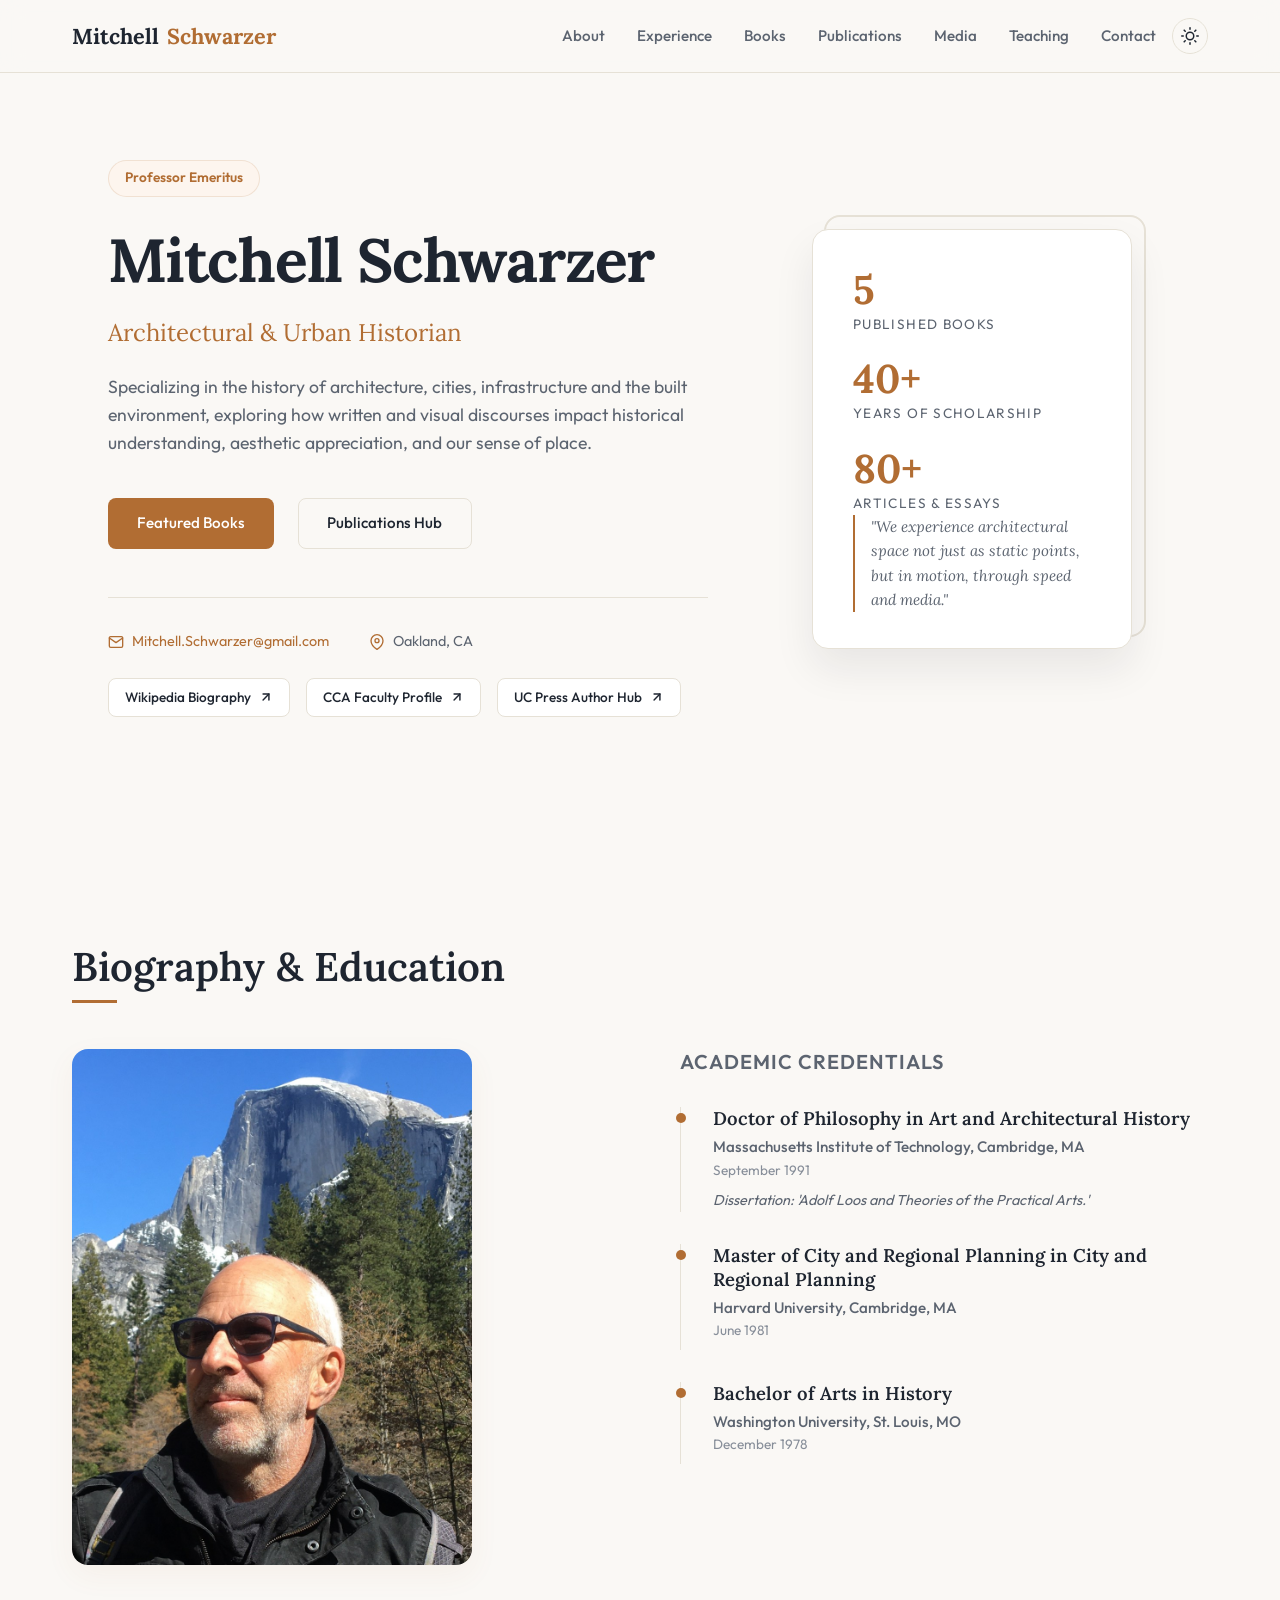
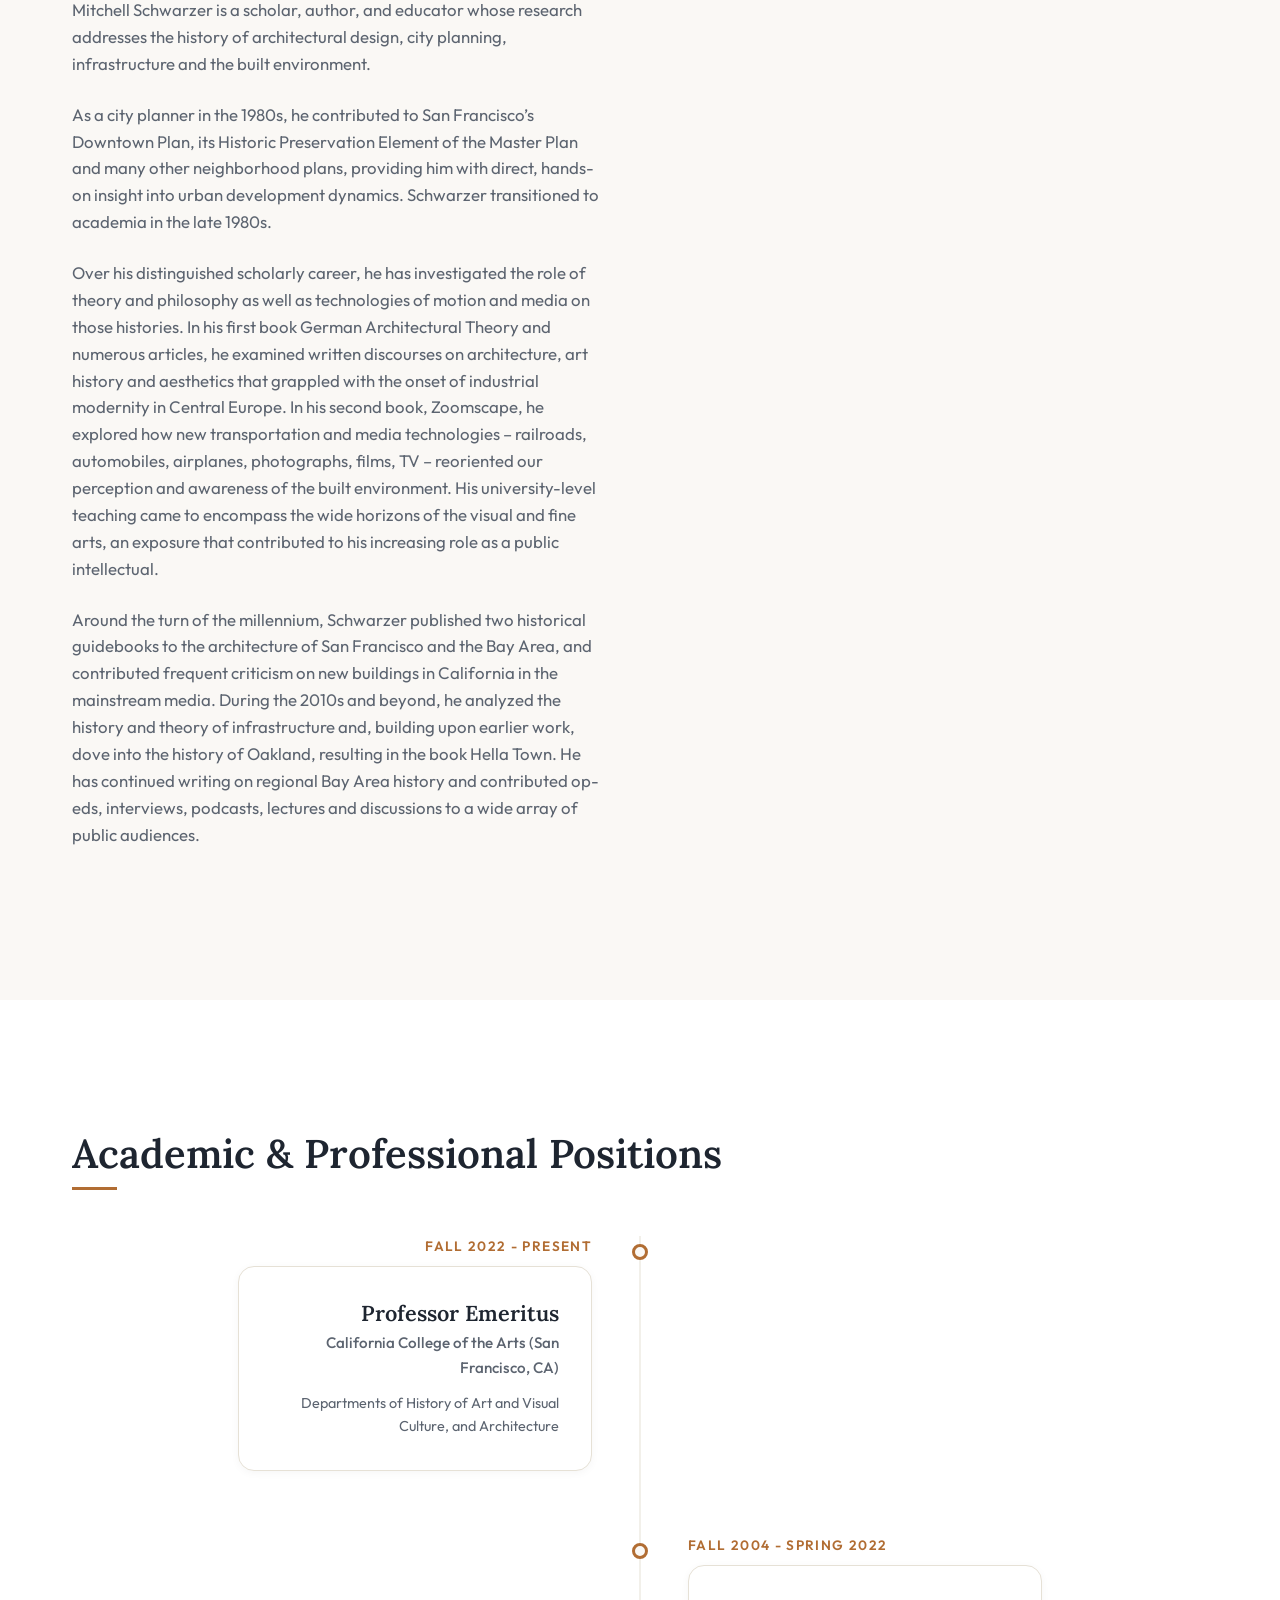
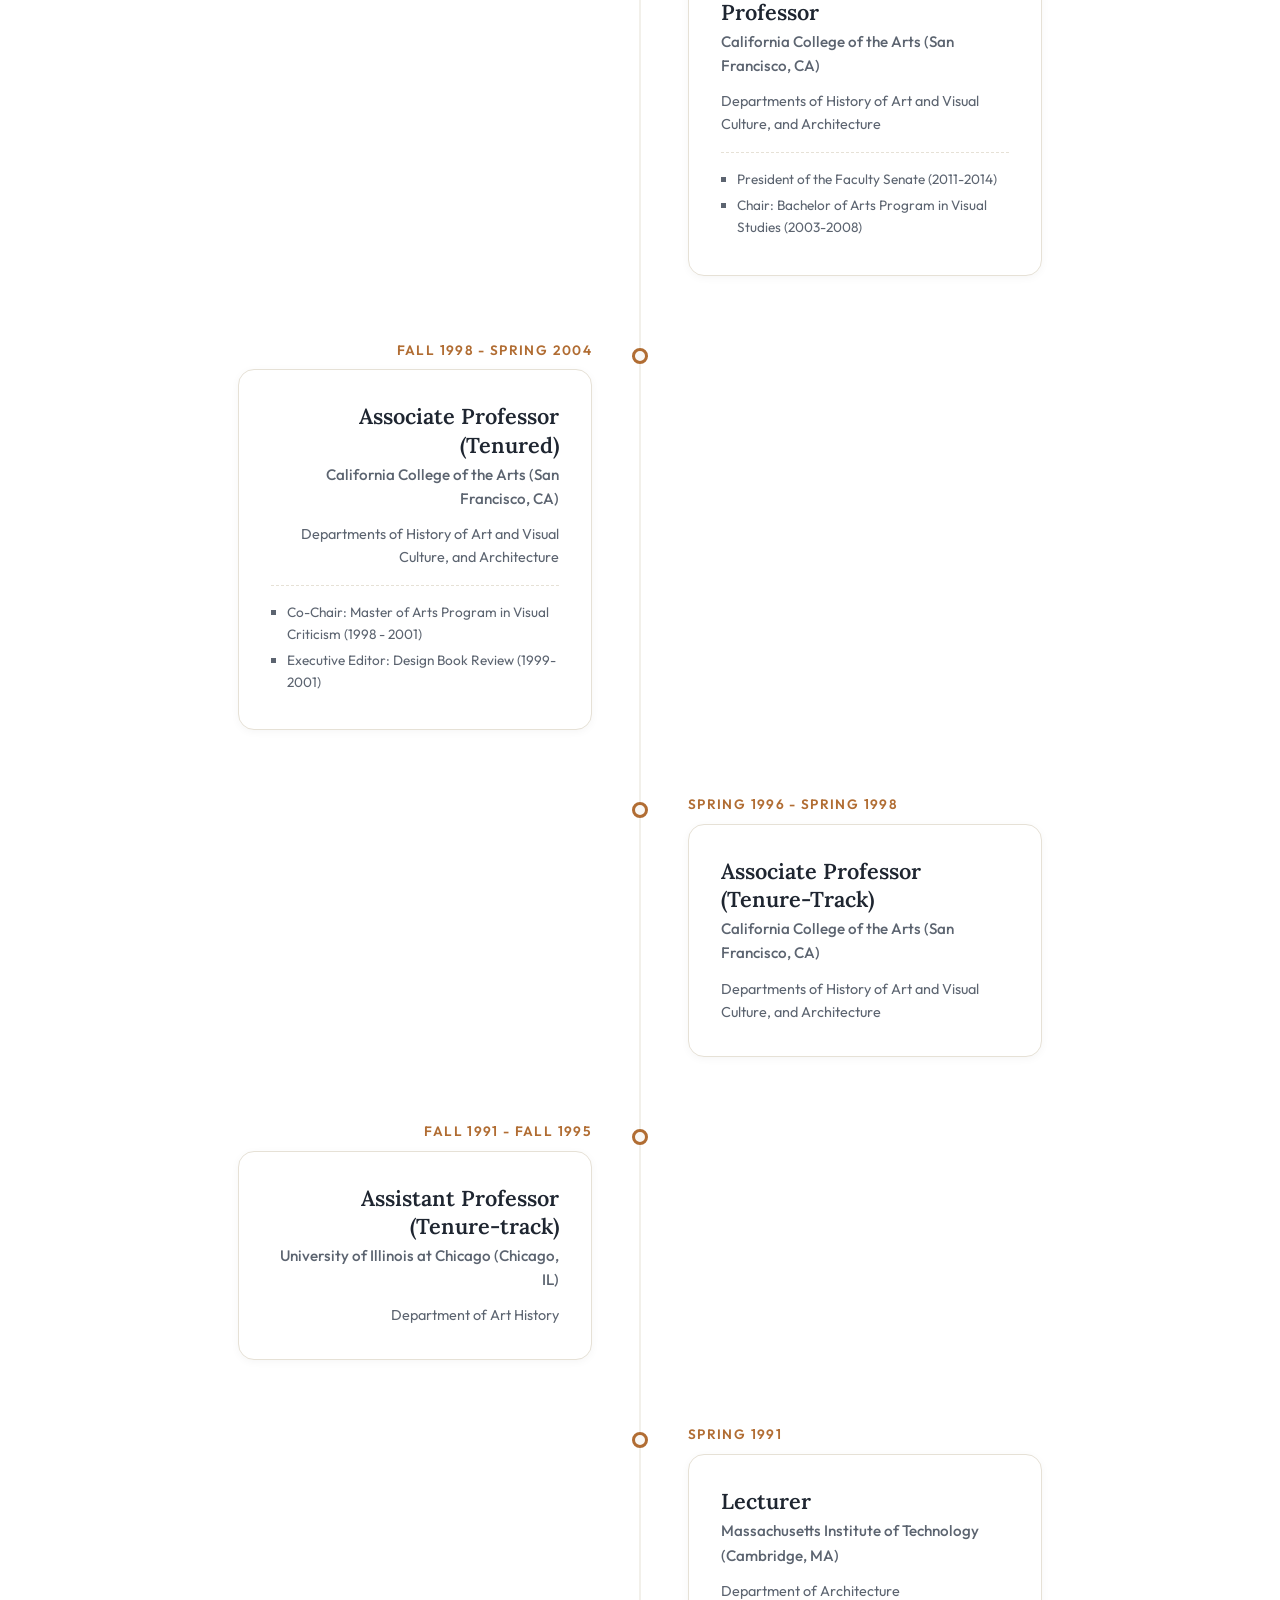
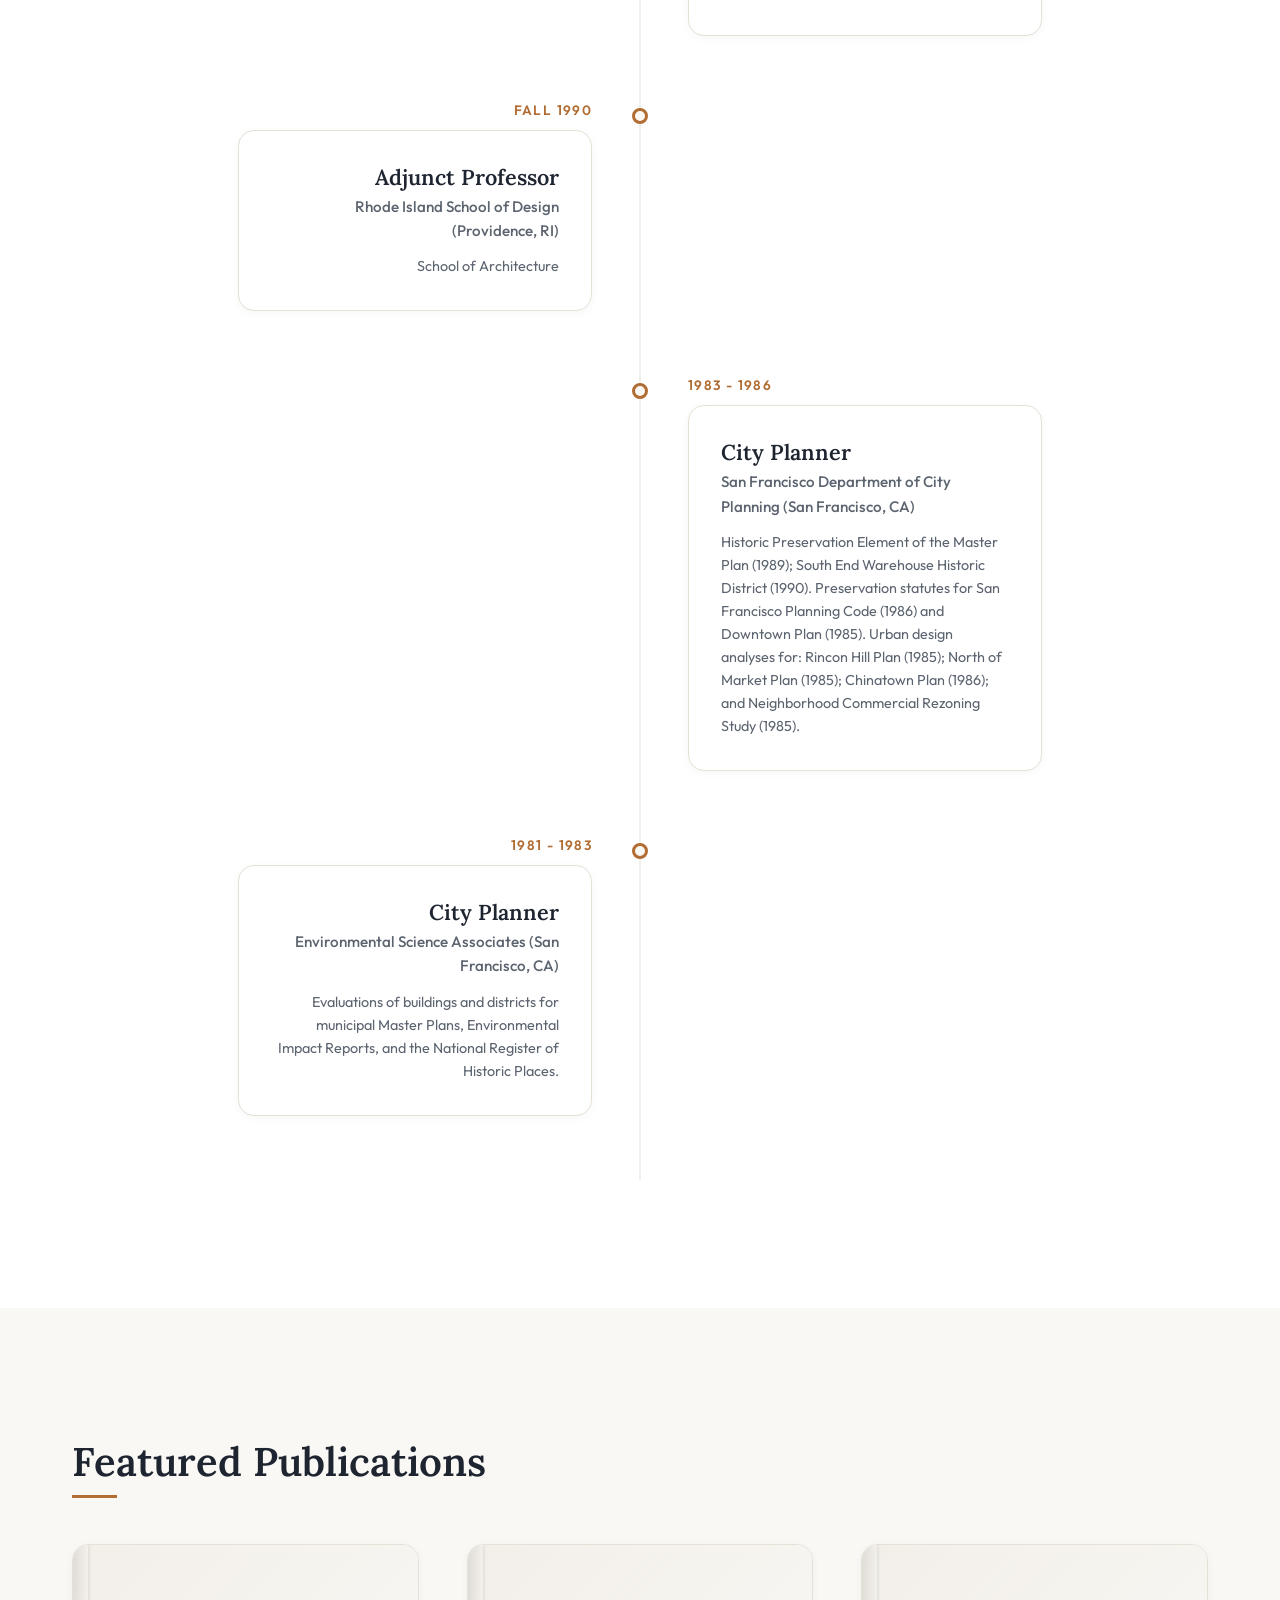
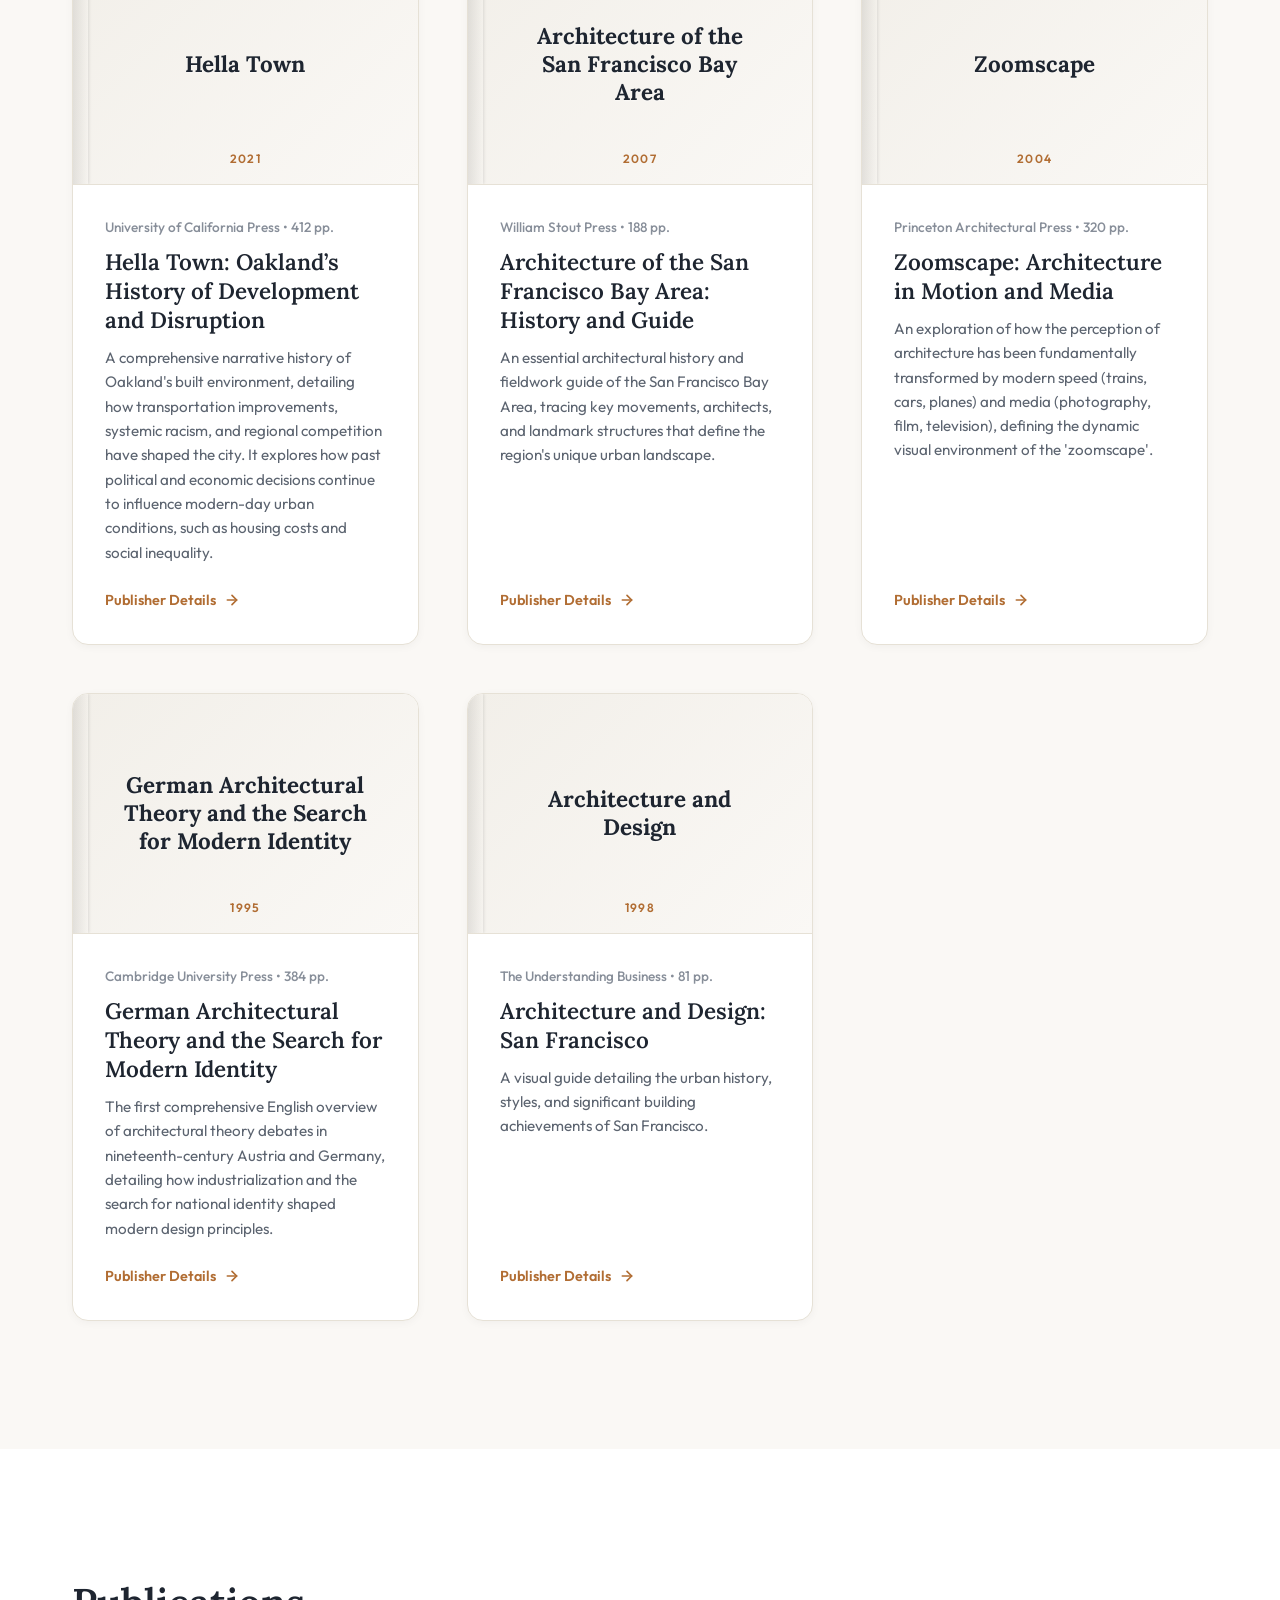
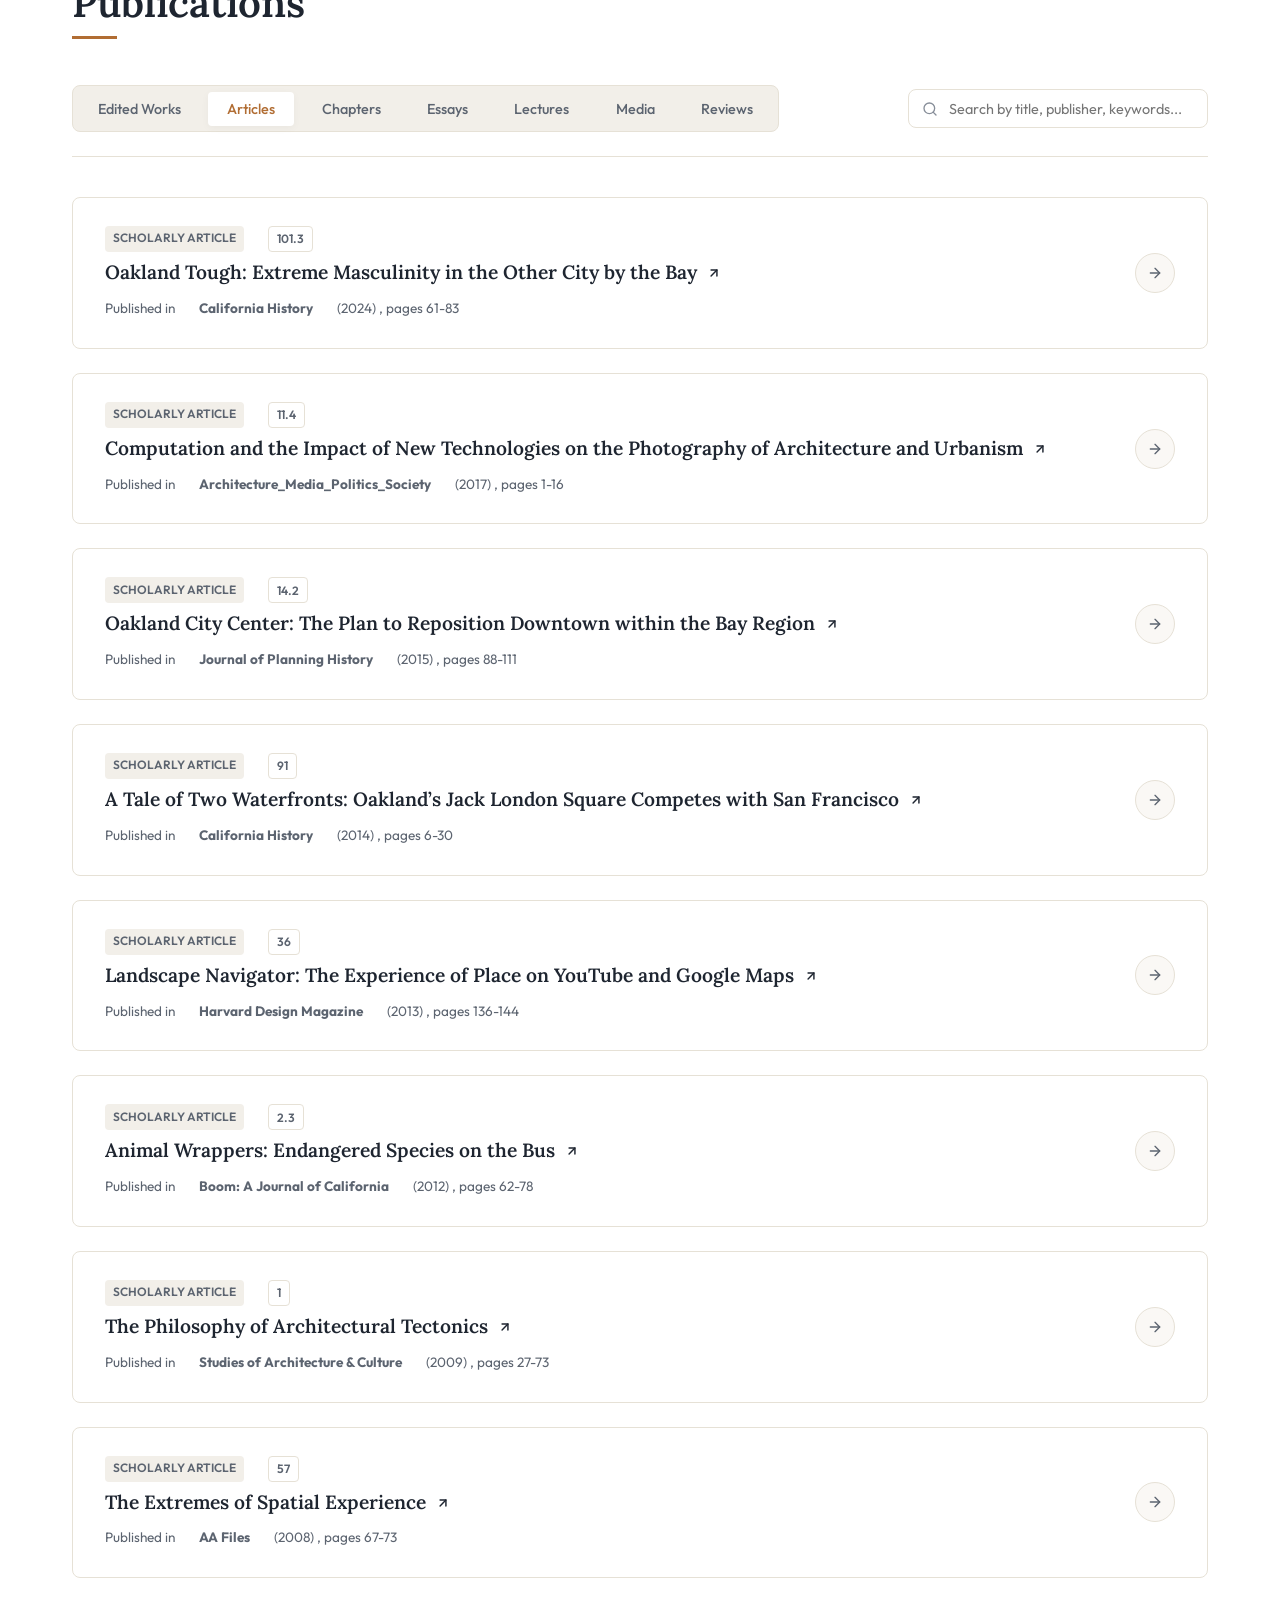
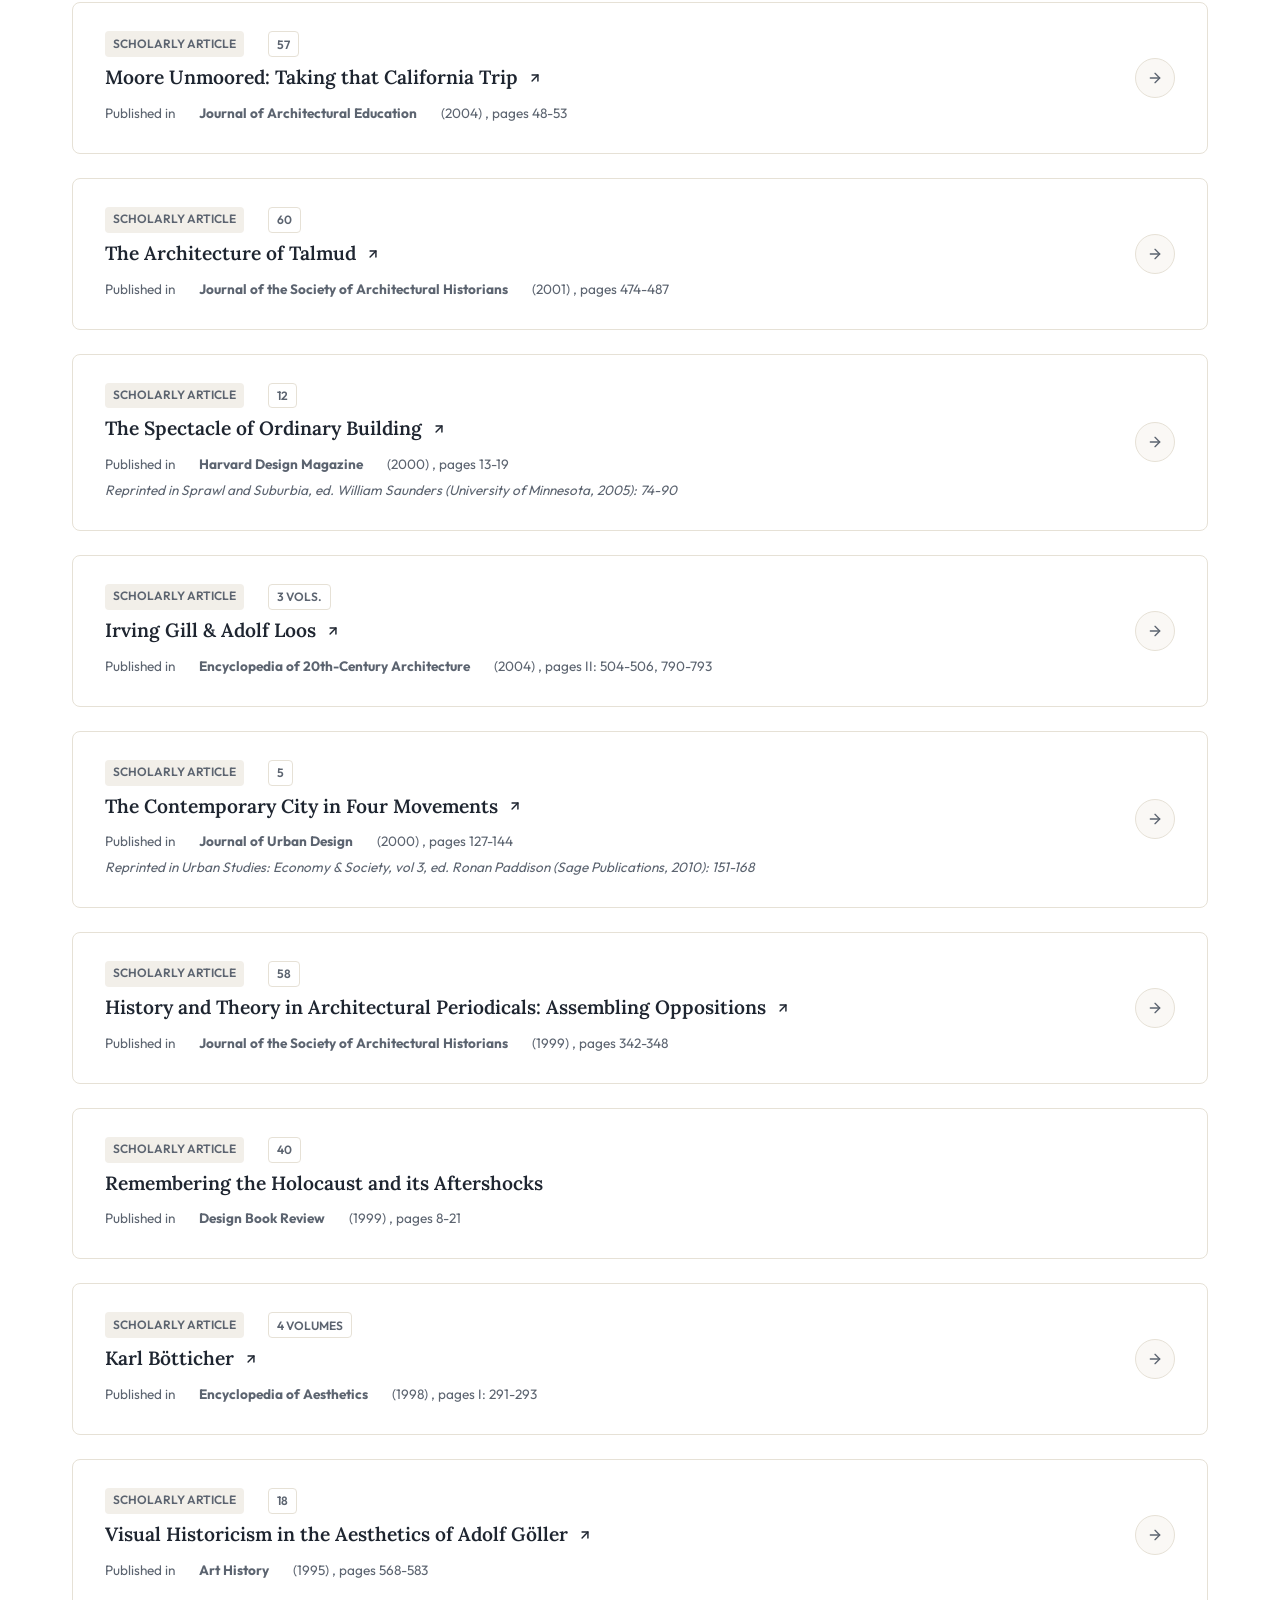
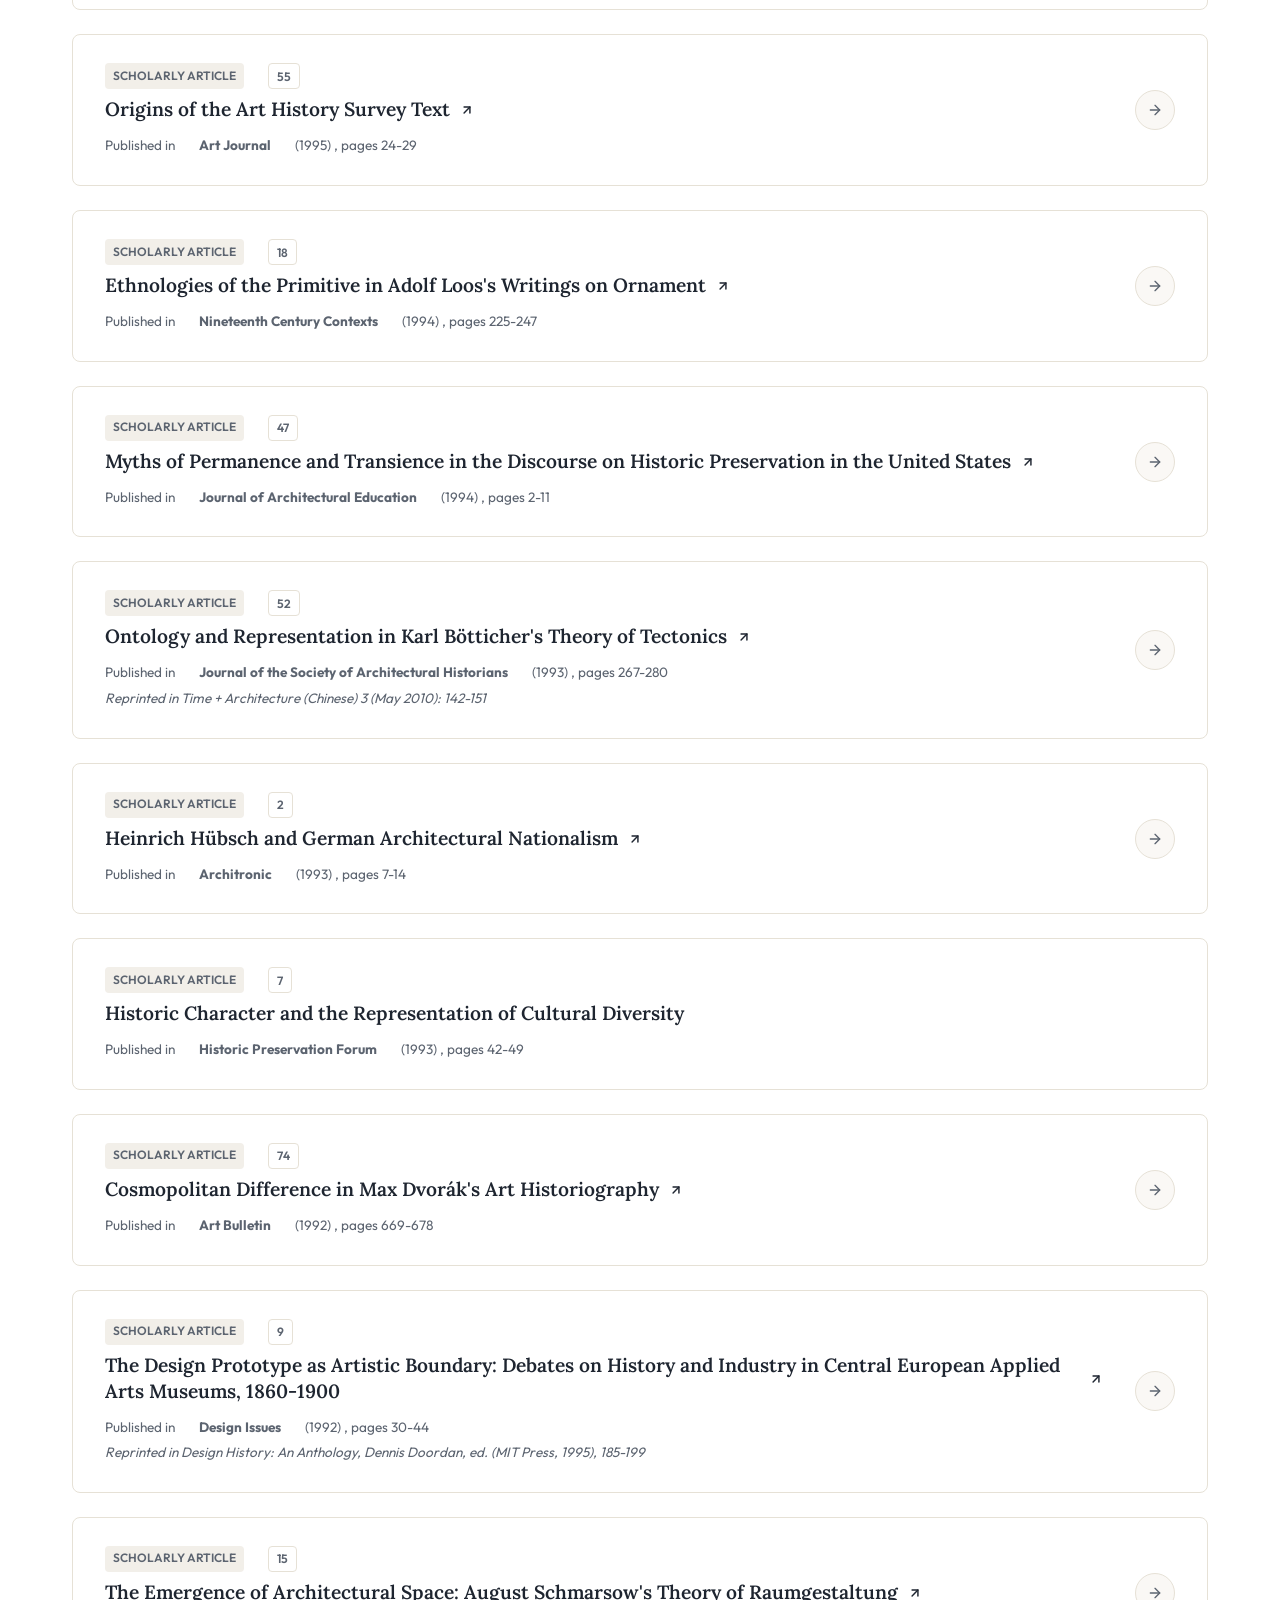
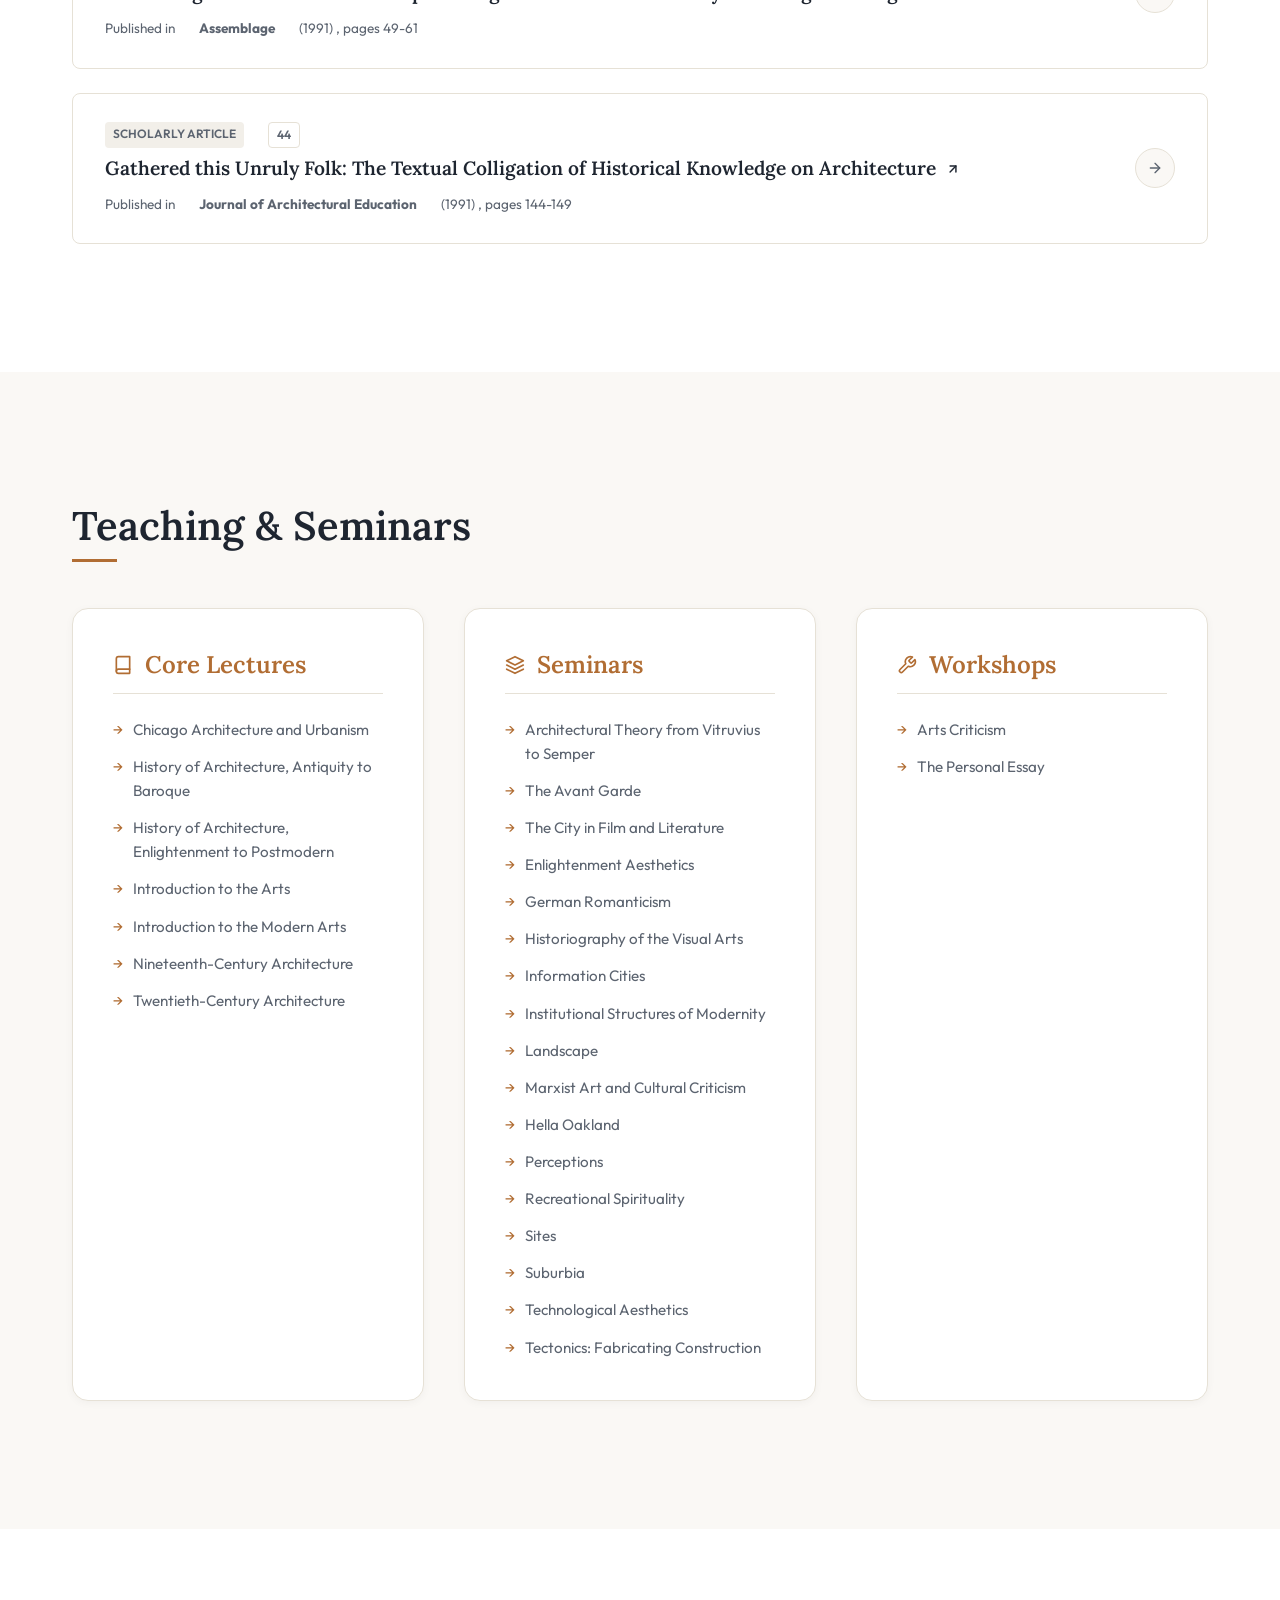
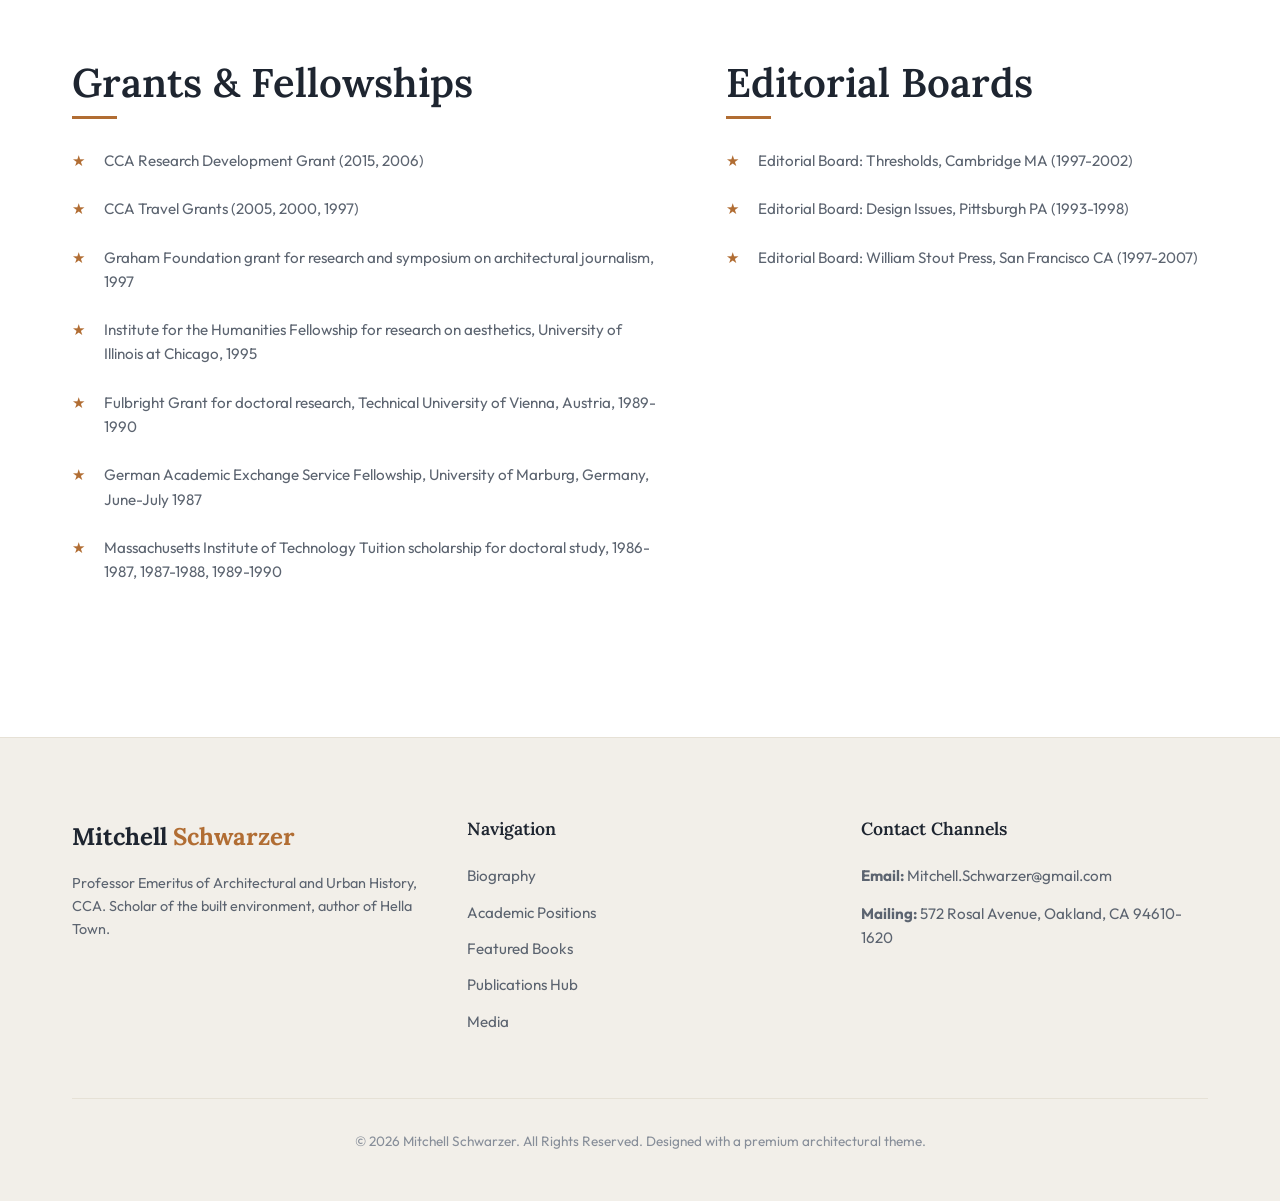
==== commit 8807e949: "Add files via upload" ====
--- a/index.html
+++ b/index.html
@@ -894,12 +894,6 @@
   font-size: 1.2rem;
 }
 
-/* Load More Container */
-.load-more-container {
-  display: flex;
-  justify-content: center;
-  margin-top: 3rem;
-}
 
 /* Courses Section */
 .courses-container {
@@ -1245,7 +1239,7 @@
                 <span class="stat-label">Published Books</span>
               </div>
               <div class="stat-box">
-                <span class="stat-num" id="years-count">35+</span>
+                <span class="stat-num" id="years-count">40+</span>
                 <span class="stat-label">Years of Scholarship</span>
               </div>
               <div class="stat-box">
@@ -1348,10 +1342,7 @@
         <!-- Dynamic loading of elements by JS -->
       </div>
       
-      <!-- Load More Button -->
-      <div class="load-more-container">
-        <button id="load-more-btn" class="btn btn-secondary" style="display: none;">Load More</button>
-      </div>
+
     </div>
   </section>
 
@@ -3933,7 +3924,6 @@
   let cvData = null;
   let activeTab = "scholarly_articles";
   let searchQuery = "";
-  let itemsLimit = 10;
   
   // Elements
   const educationContainer = document.getElementById("education-container");
@@ -3942,7 +3932,6 @@
   const hubItemsContainer = document.getElementById("hub-items-container");
   const searchInput = document.getElementById("search-input");
   const hubTabs = document.getElementById("hub-tabs");
-  const loadMoreBtn = document.getElementById("load-more-btn");
   const coursesGrid = document.getElementById("courses-grid");
   const fellowshipsContainer = document.getElementById("fellowships-container");
   const communityContainer = document.getElementById("community-container");
@@ -4201,18 +4190,14 @@
       });
     }
     
-    // Pagination slicing
+    // Render list rows
     const totalItems = filteredList.length;
-    const paginatedList = filteredList.slice(0, itemsLimit);
-    
-    // Render list rows
     if (totalItems === 0) {
       hubItemsContainer.innerHTML = `<div class="no-results">No records found matching your query.</div>`;
-      loadMoreBtn.style.display = "none";
       return;
     }
     
-    hubItemsContainer.innerHTML = paginatedList.map(item => {
+    hubItemsContainer.innerHTML = filteredList.map(item => {
       // Build visual meta row based on fields
       let metaText = "";
       if (activeTab === "edited_works") {
@@ -4246,9 +4231,9 @@
             <div class="item-meta" style="margin-bottom: 0.5rem;">
               <span class="item-tag">${item.type || itemType}</span>
               ${item.volume ? `<span class="item-tag" style="background-color: transparent; border: 1px solid var(--border-color);">${item.volume}</span>` : ''}
-              ${!hasUrl ? `
+              ${!hasUrl && (item.type === "Video" || item.type === "TV Appearance" || item.type === "Radio Interview" || item.type === "Podcast" || activeTab === "media_appearances") ? `
                 <span class="item-tag" style="background-color: transparent; border: 1px dashed var(--border-color); color: var(--text-tertiary); font-size: 0.72rem; font-style: italic; font-weight: 500;">
-                  ${(item.type === "Video" || item.type === "TV Appearance" || item.type === "Radio Interview" || item.type === "Podcast" || activeTab === "media_appearances") ? "Broadcast Unavailable" : "Not Currently Available"}
+                  Broadcast Unavailable
                 </span>
               ` : ''}
             </div>
@@ -4277,13 +4262,6 @@
         </${hasUrl ? 'a' : 'div'}>
       `;
     }).join('');
-    
-    // Toggle Load More Button
-    if (totalItems > itemsLimit) {
-      loadMoreBtn.style.display = "inline-flex";
-    } else {
-      loadMoreBtn.style.display = "none";
-    }
   }
   
   // Tab Event Listeners
@@ -4302,7 +4280,6 @@
     
     // Reset limits and fetch tab content
     activeTab = targetTab.dataset.tab;
-    itemsLimit = 10;
     renderHub();
     highlightNavLink();
   });
@@ -4310,13 +4287,6 @@
   // Search Box Event Listener
   searchInput.addEventListener("input", (e) => {
     searchQuery = e.target.value;
-    itemsLimit = 10; // reset pagination on search
-    renderHub();
-  });
-  
-  // Load More Handler
-  loadMoreBtn.addEventListener("click", () => {
-    itemsLimit += 10;
     renderHub();
   });
   
@@ -4403,7 +4373,6 @@
     targetBtn.setAttribute("aria-selected", "true");
     
     activeTab = tabName;
-    itemsLimit = 10;
     renderHub();
     highlightNavLink();
   }
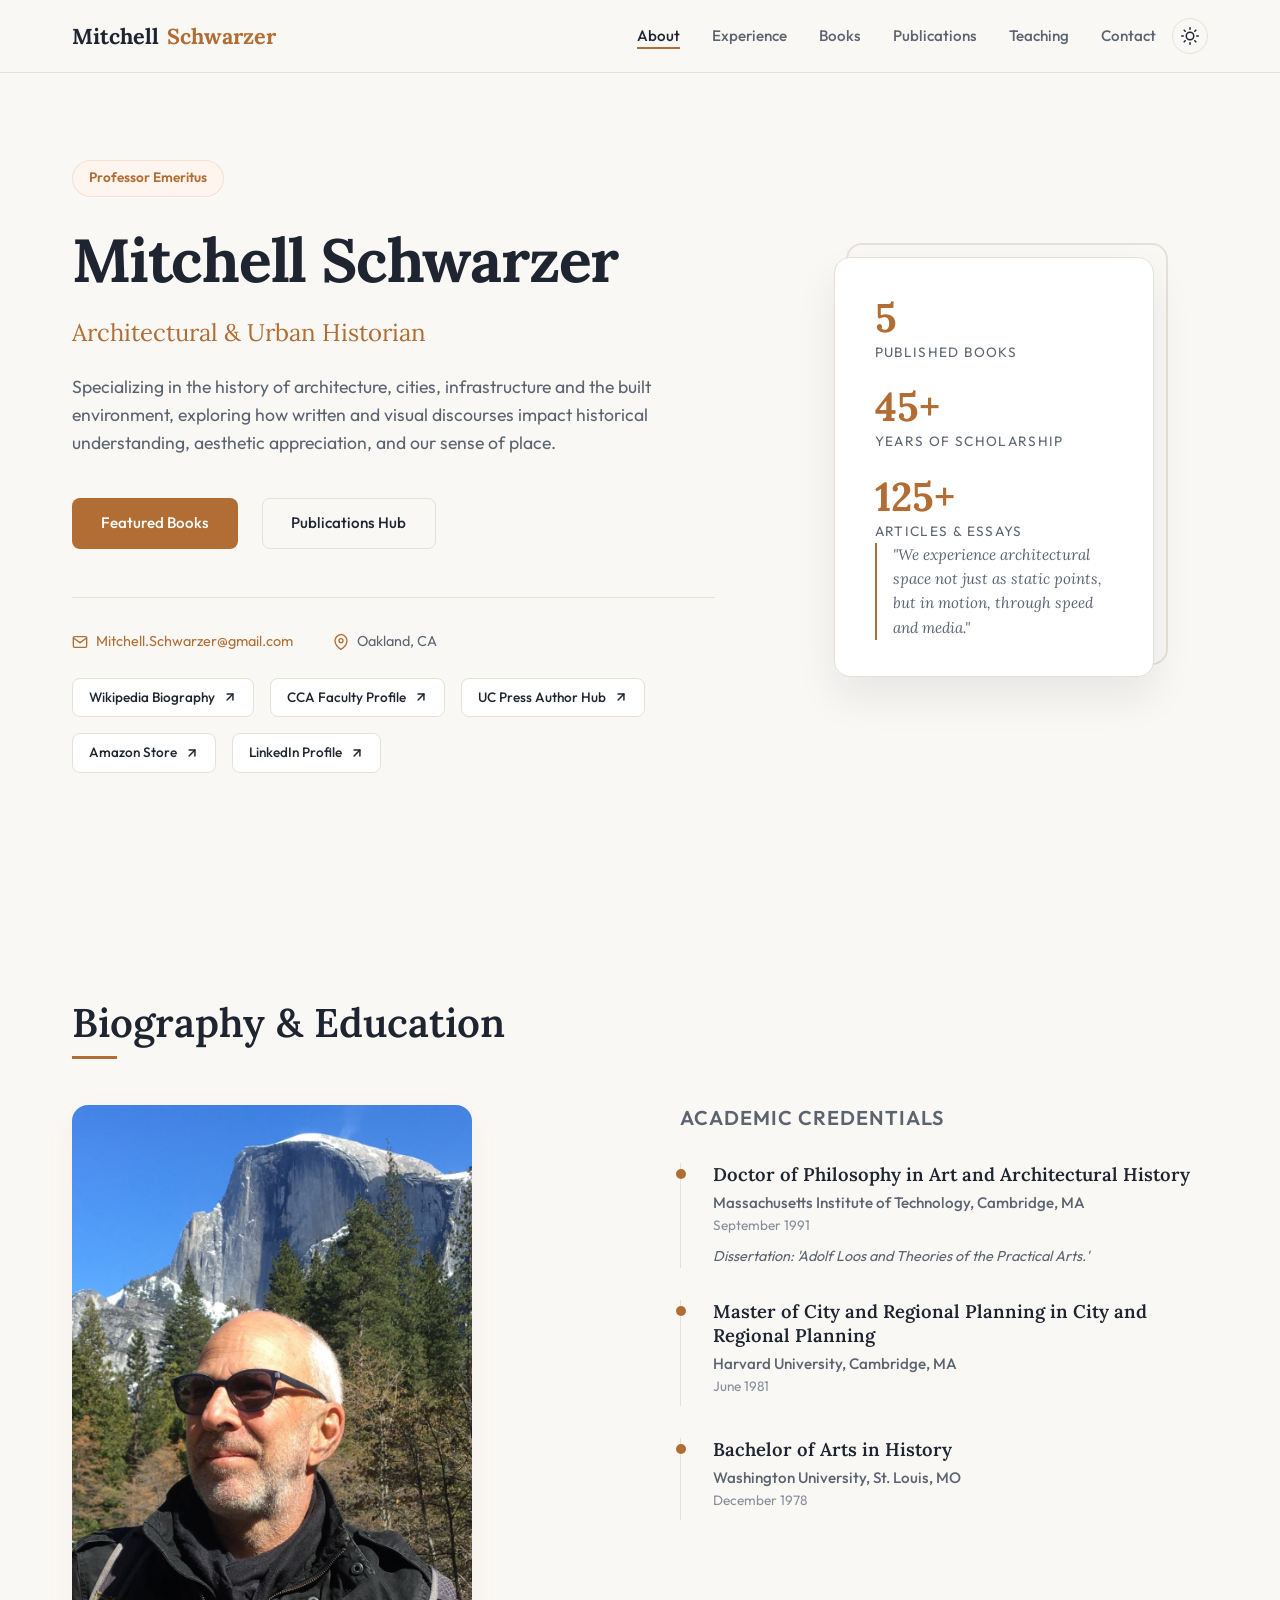
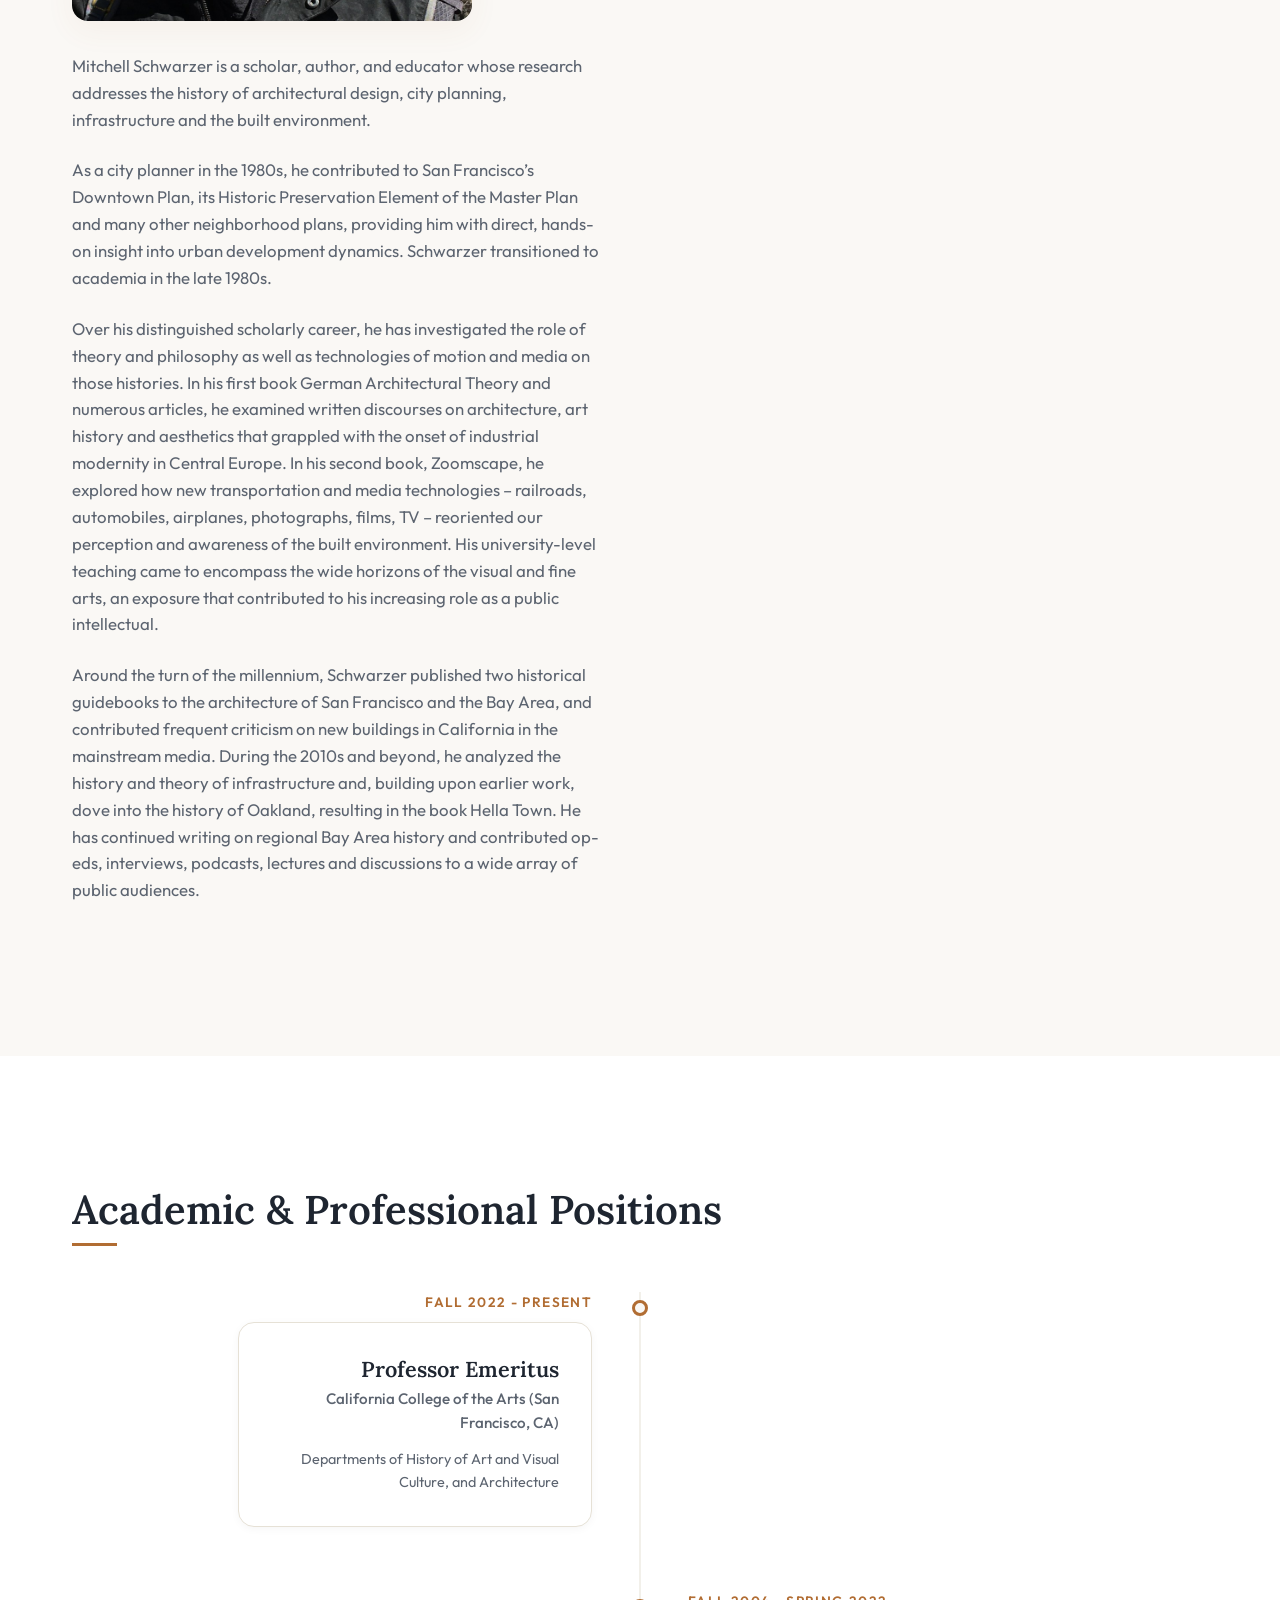
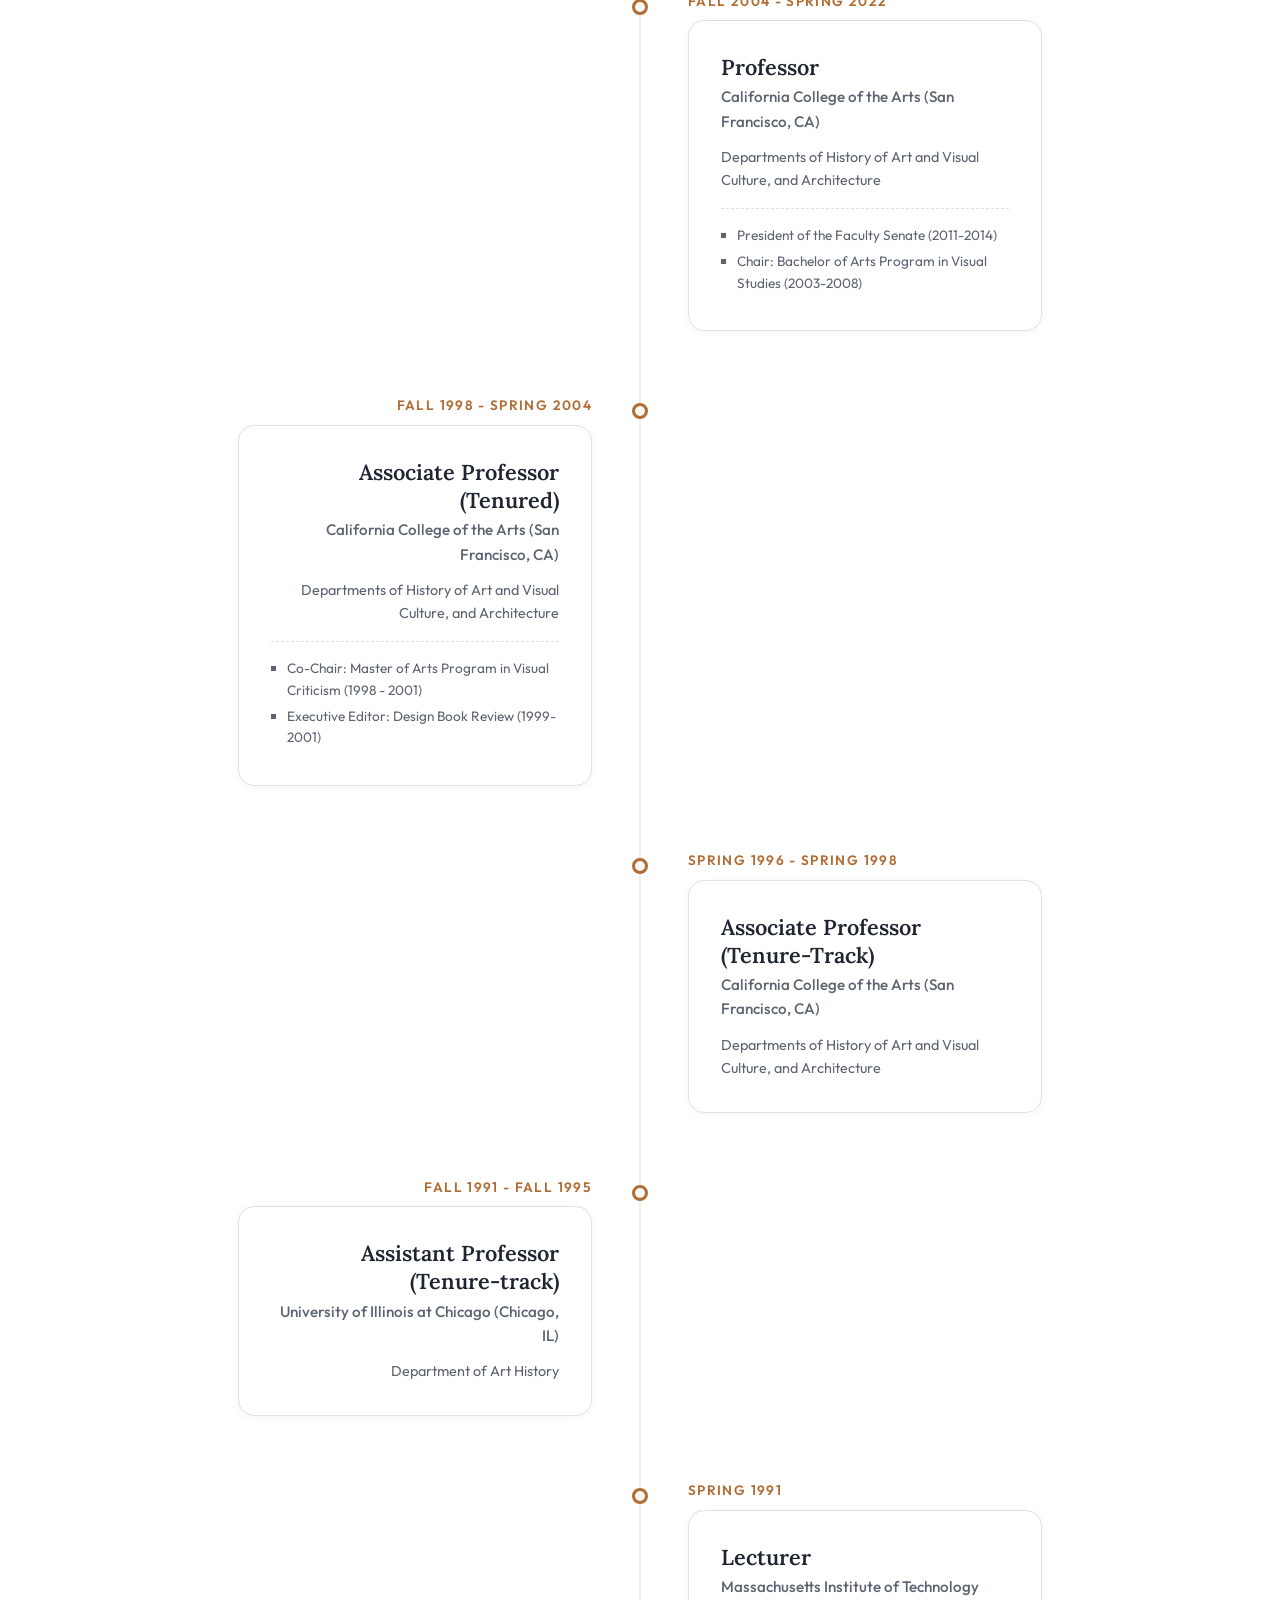
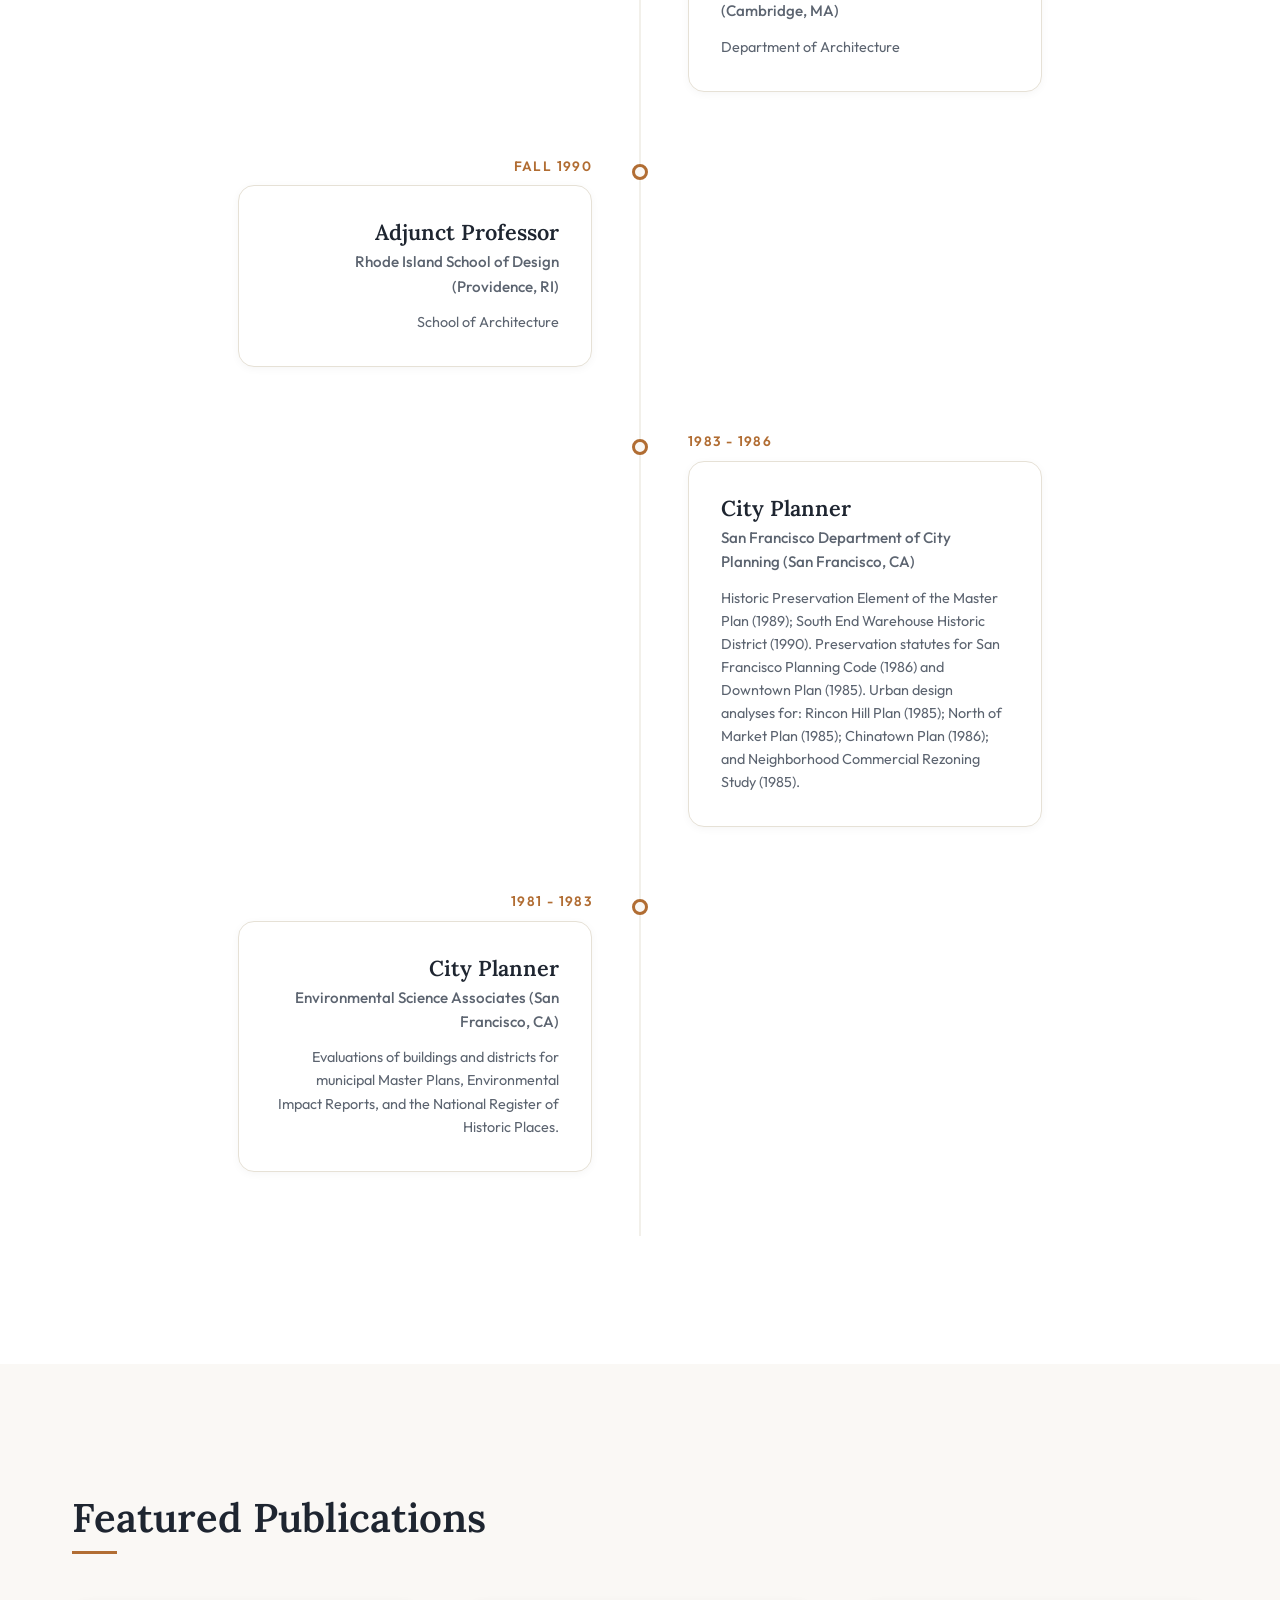
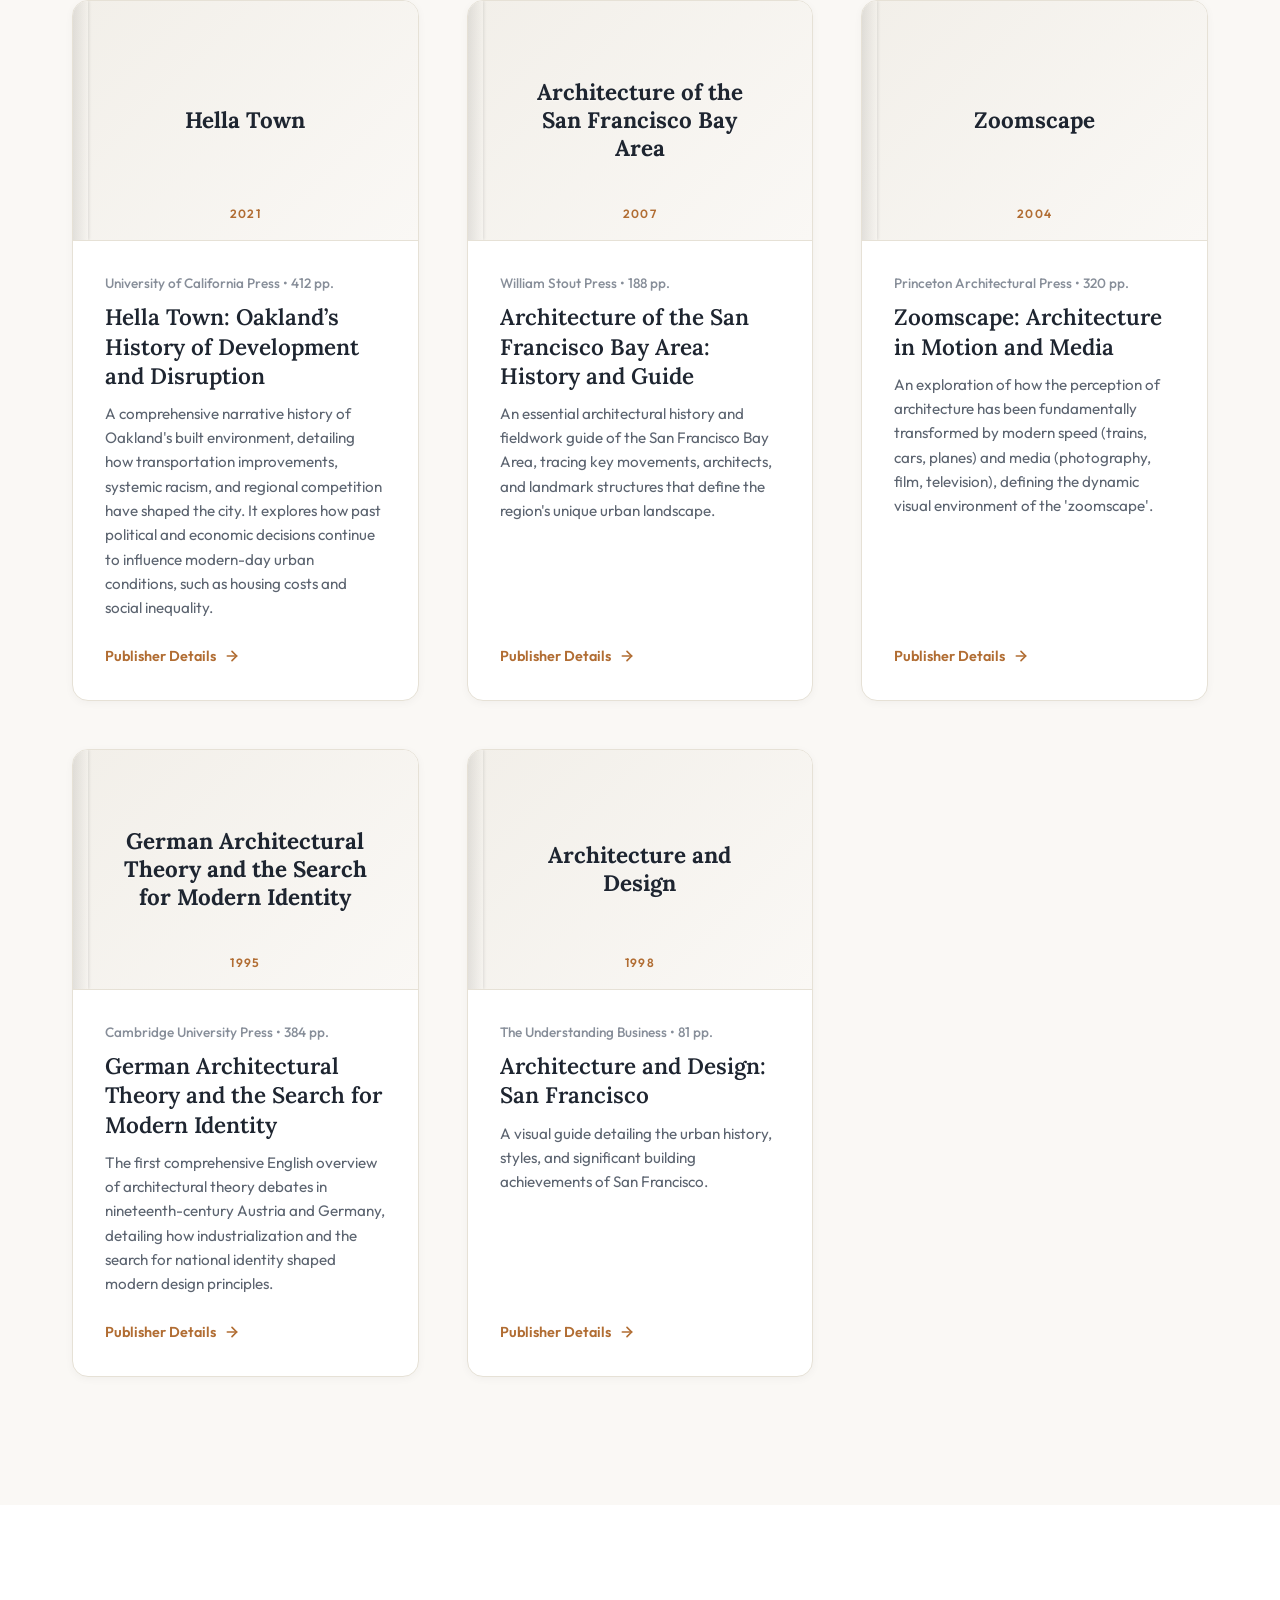
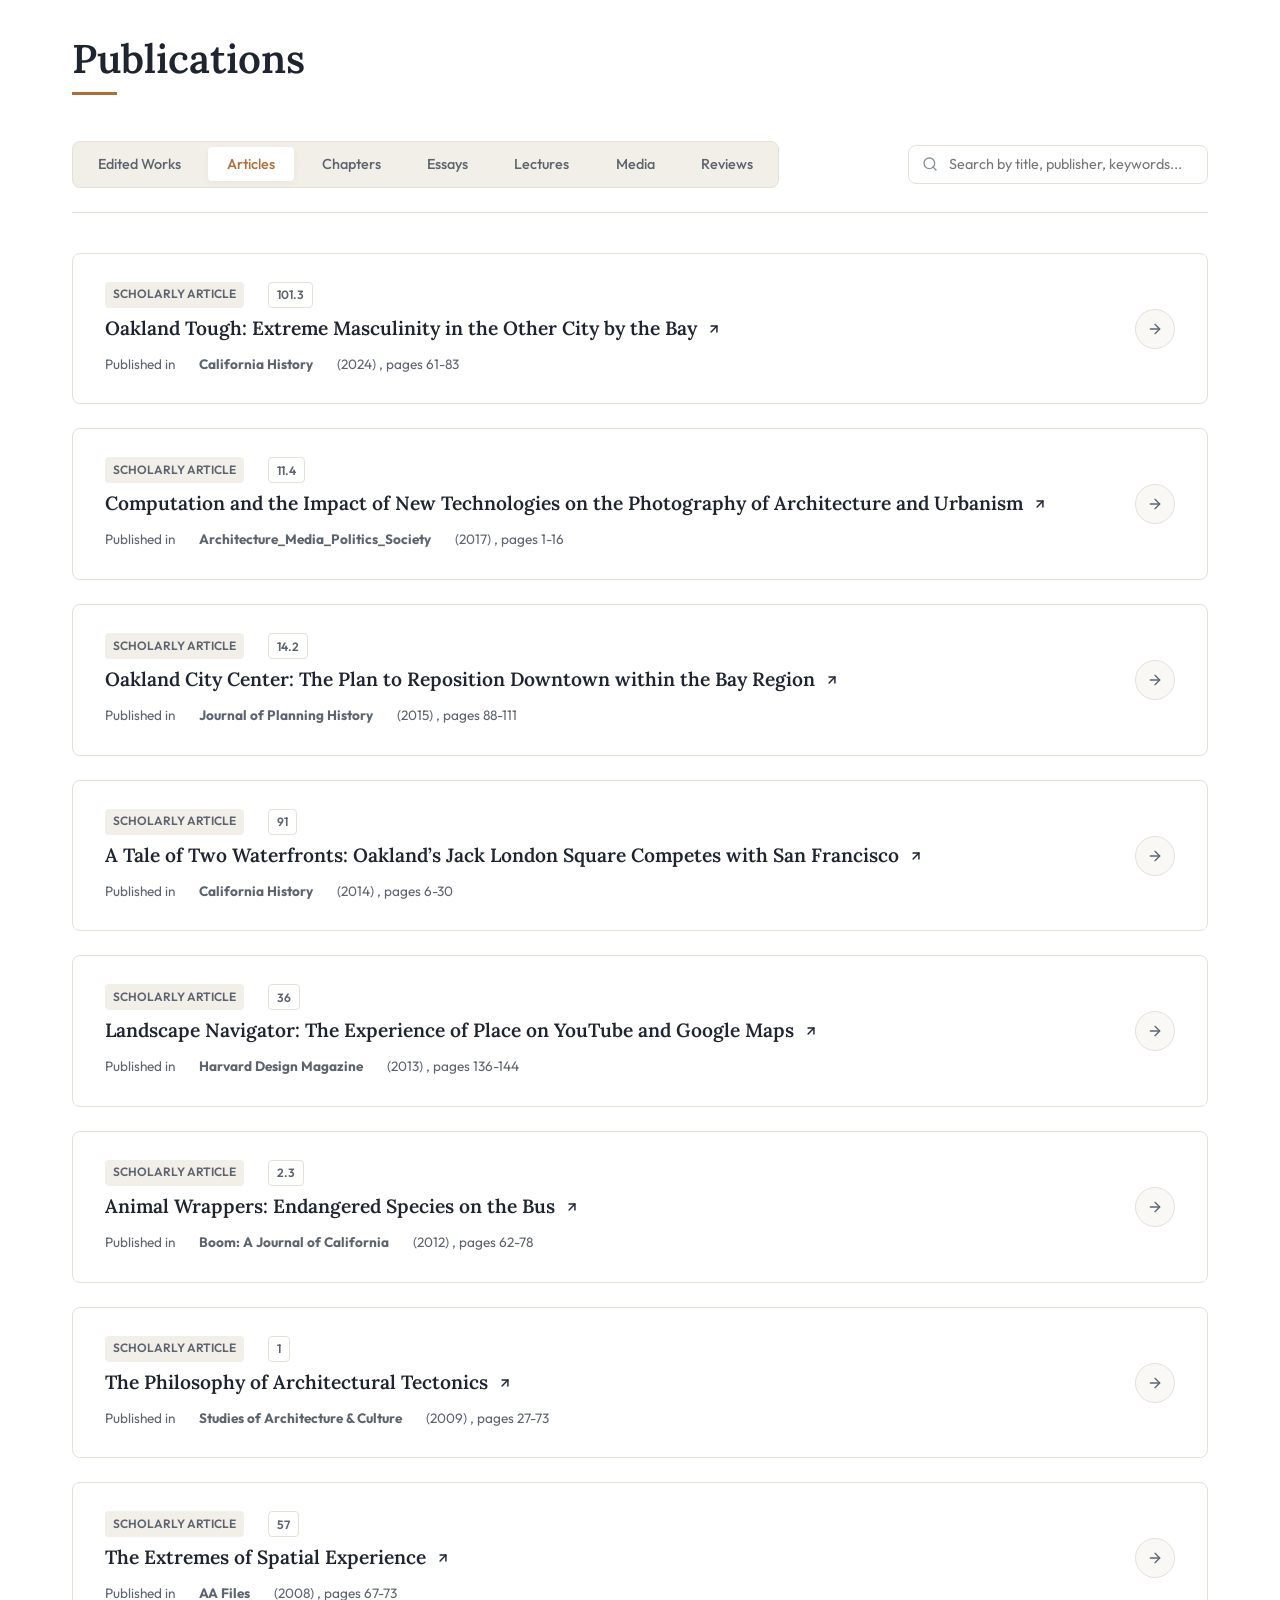
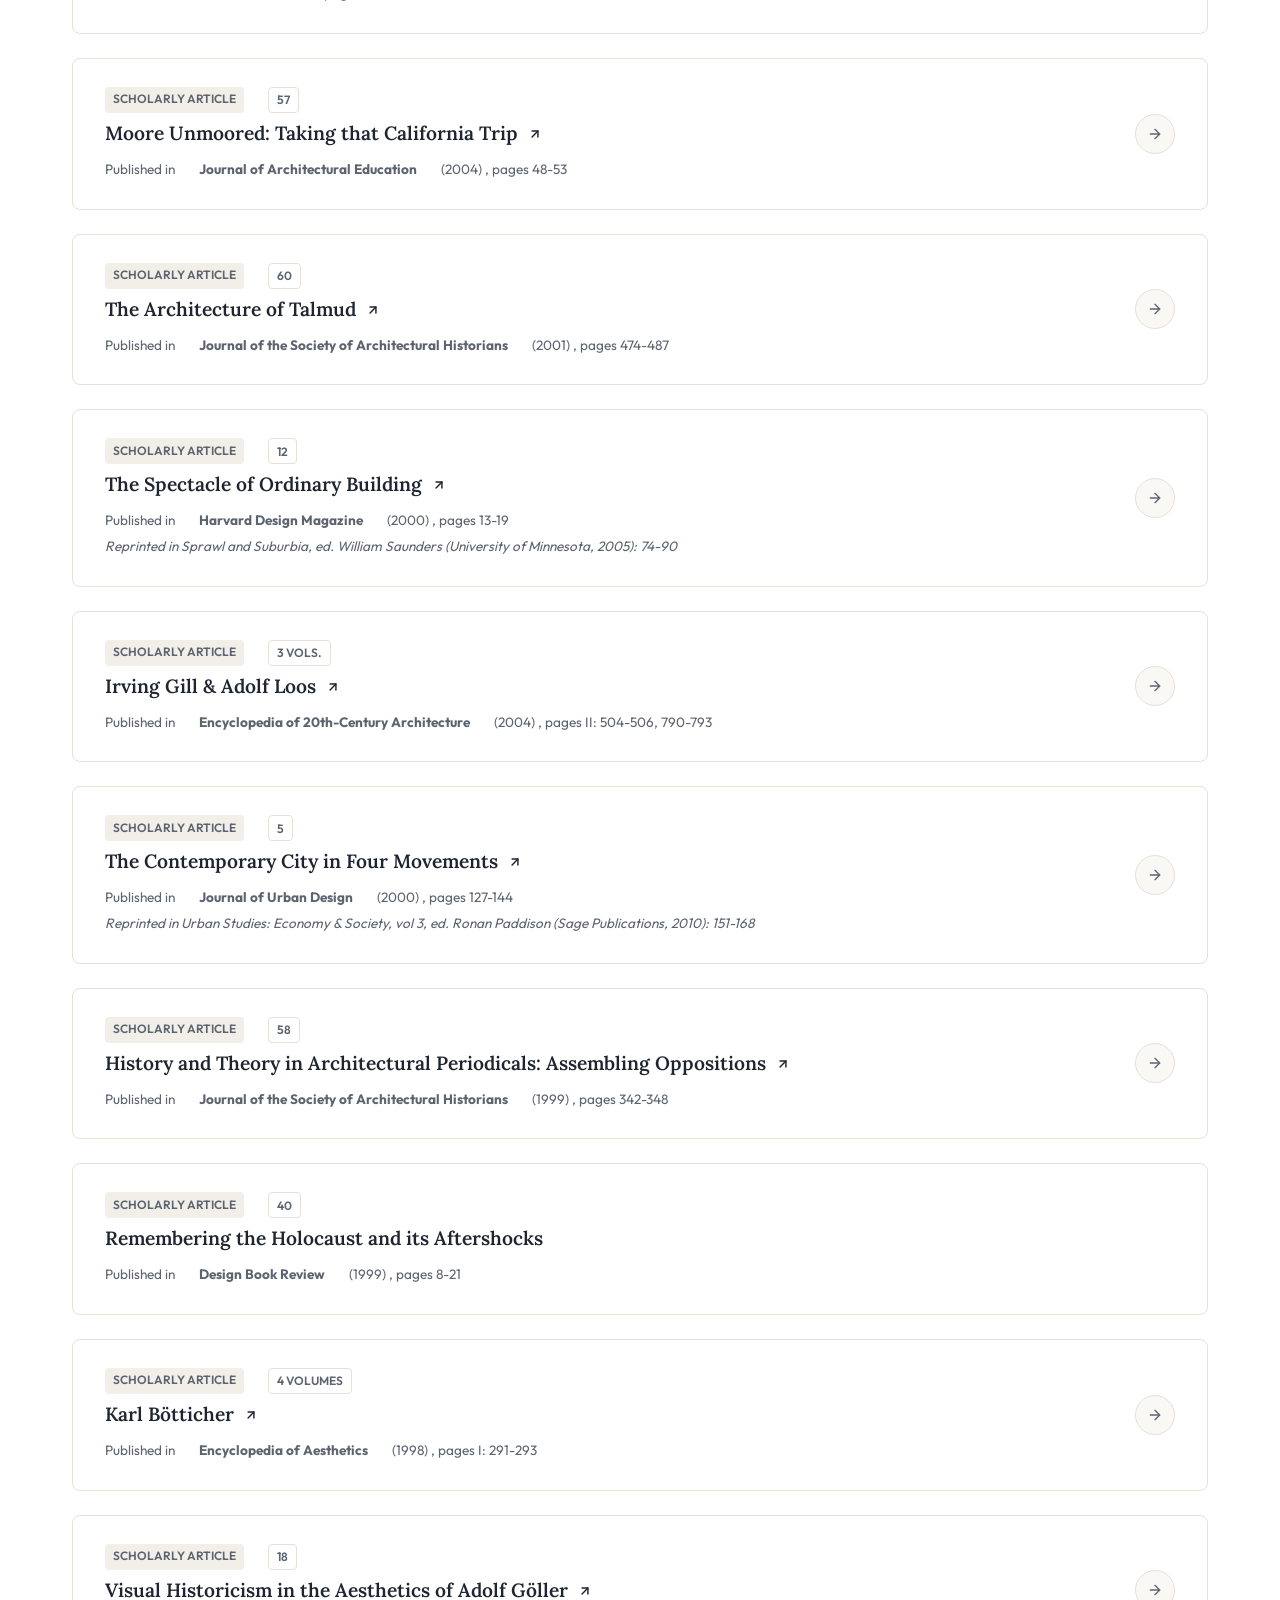
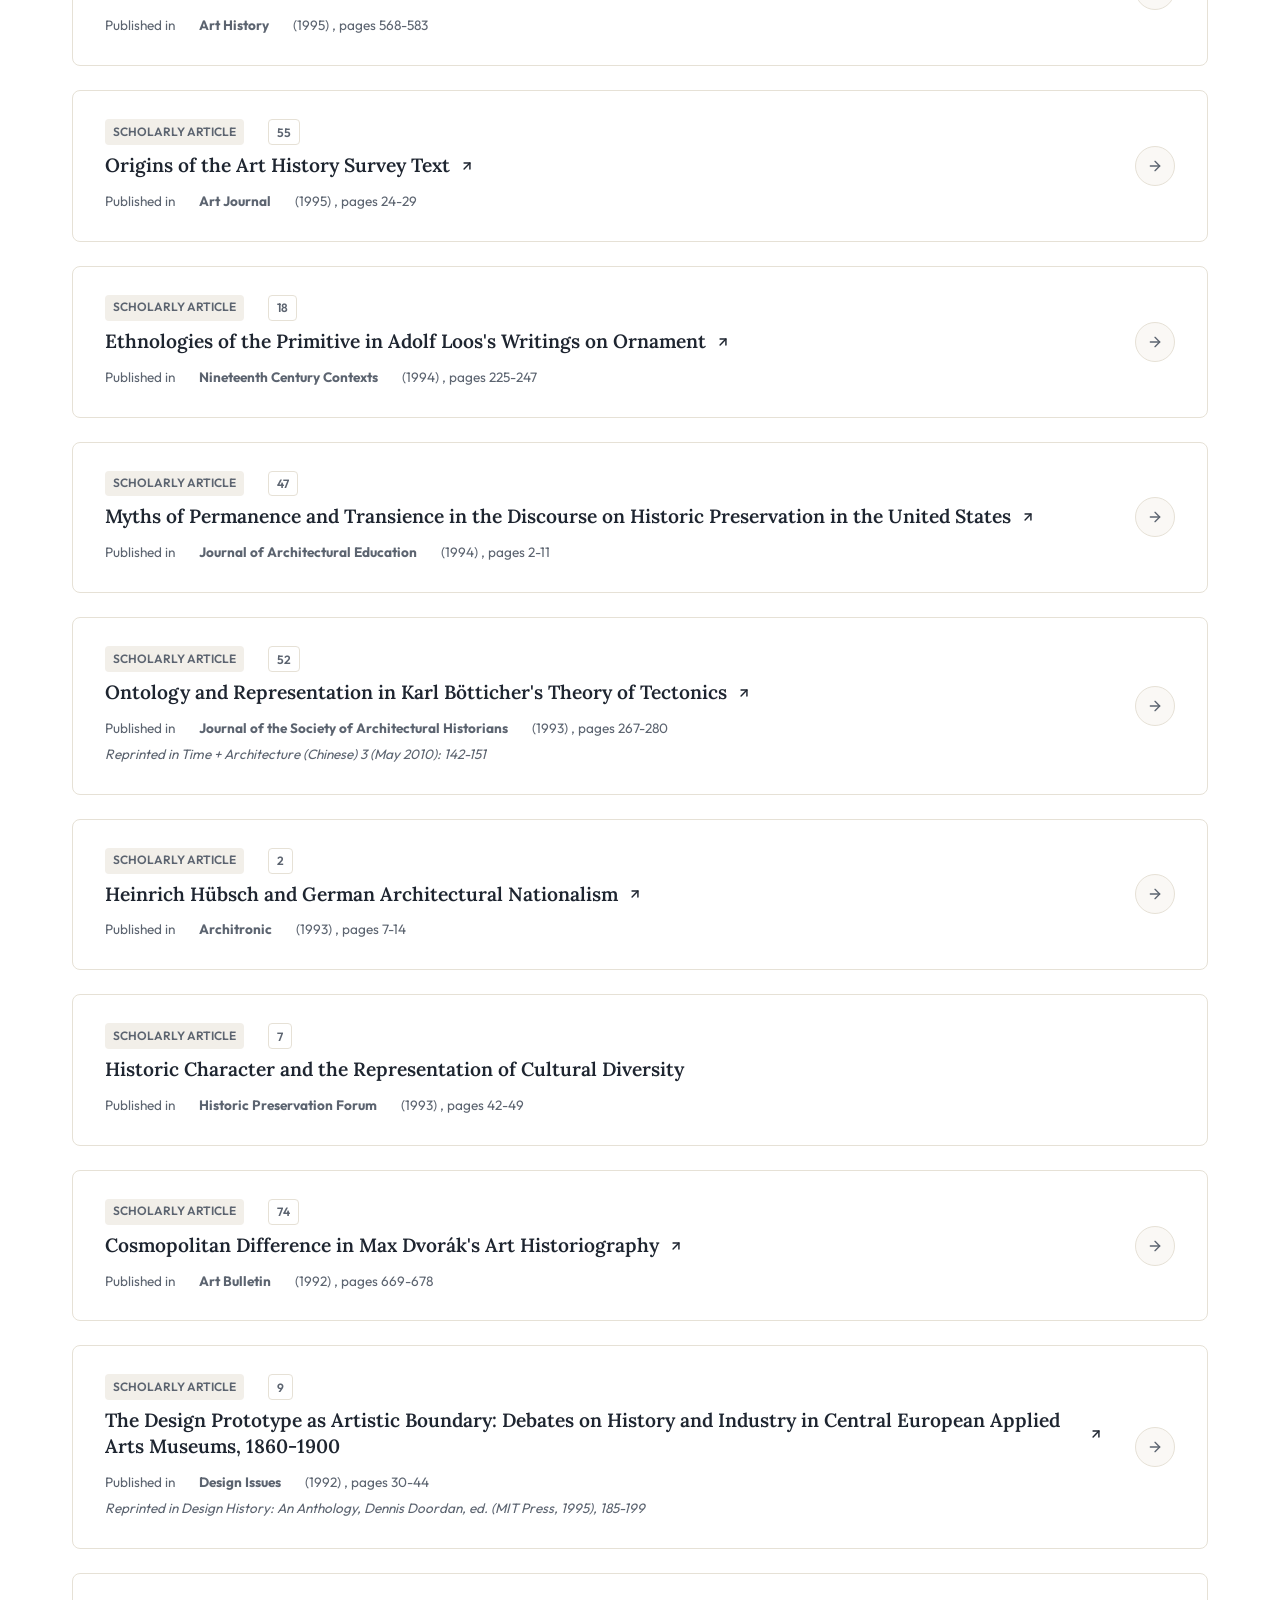
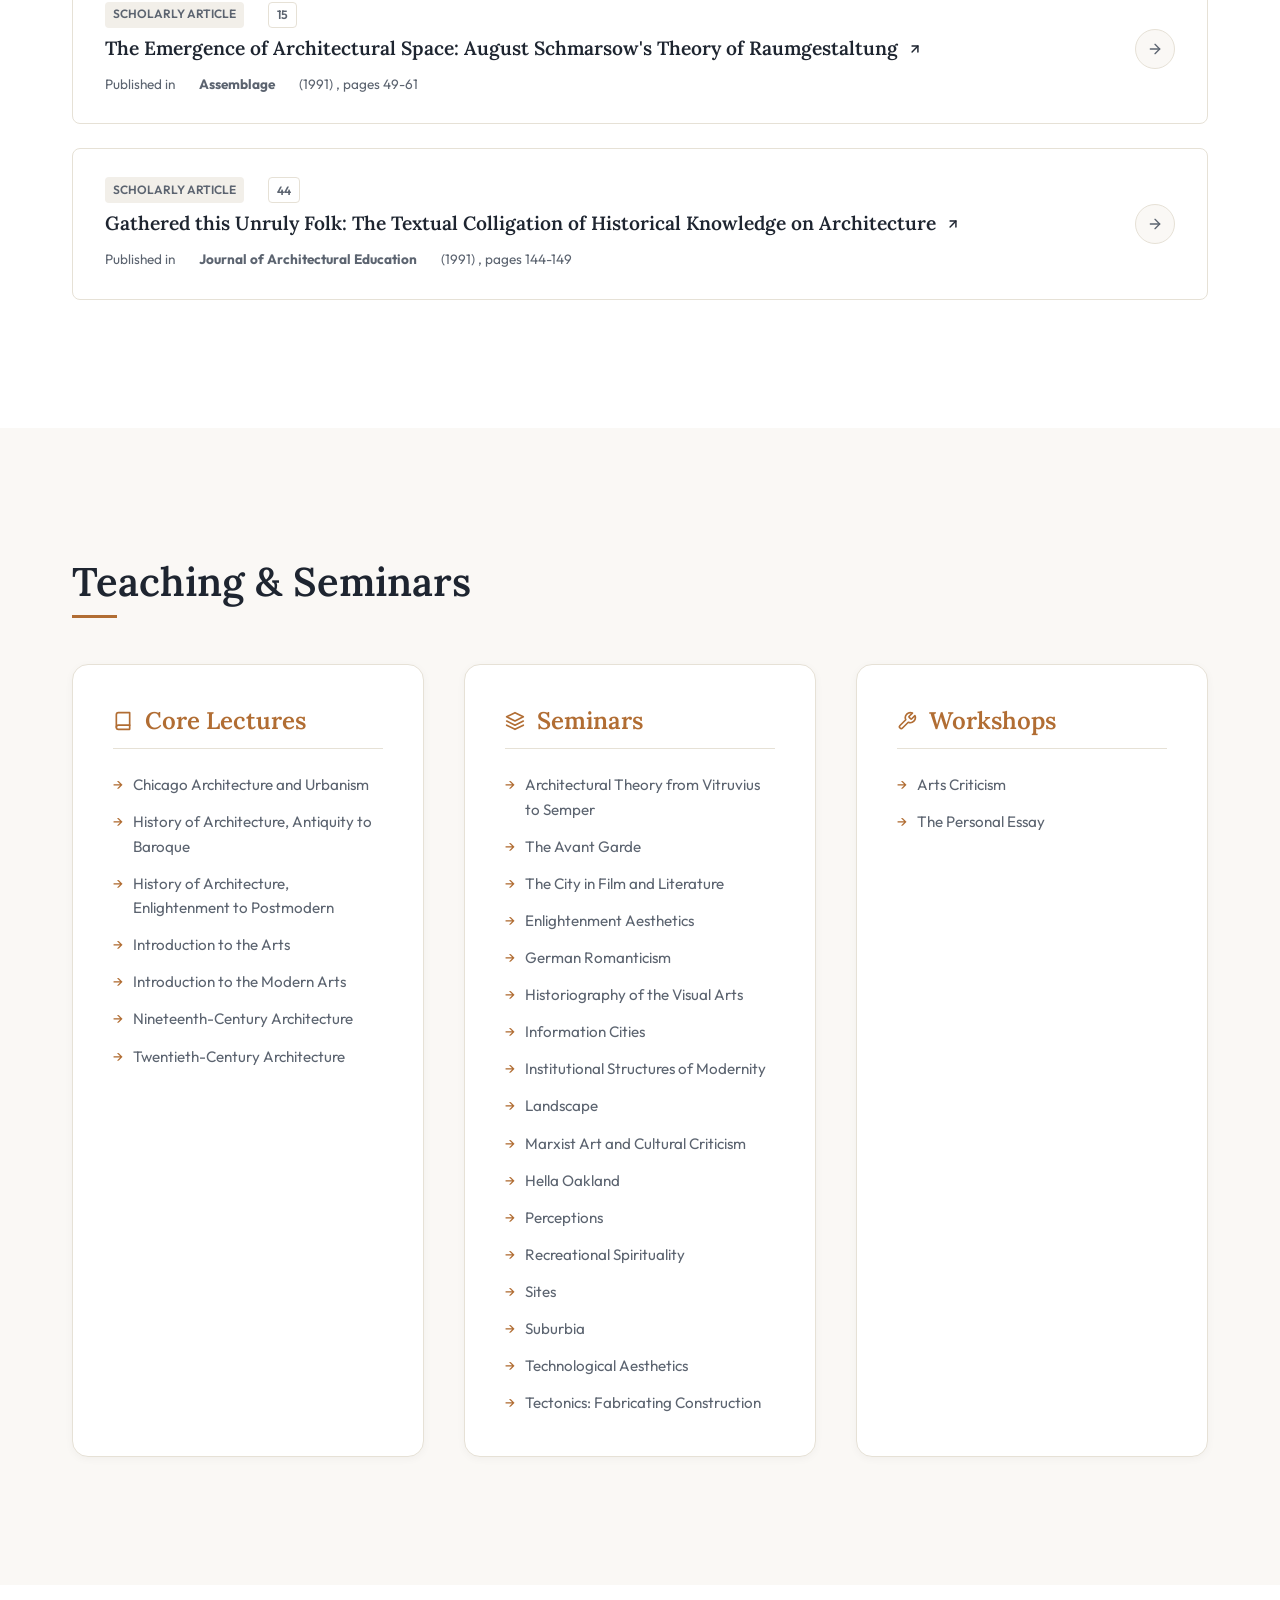
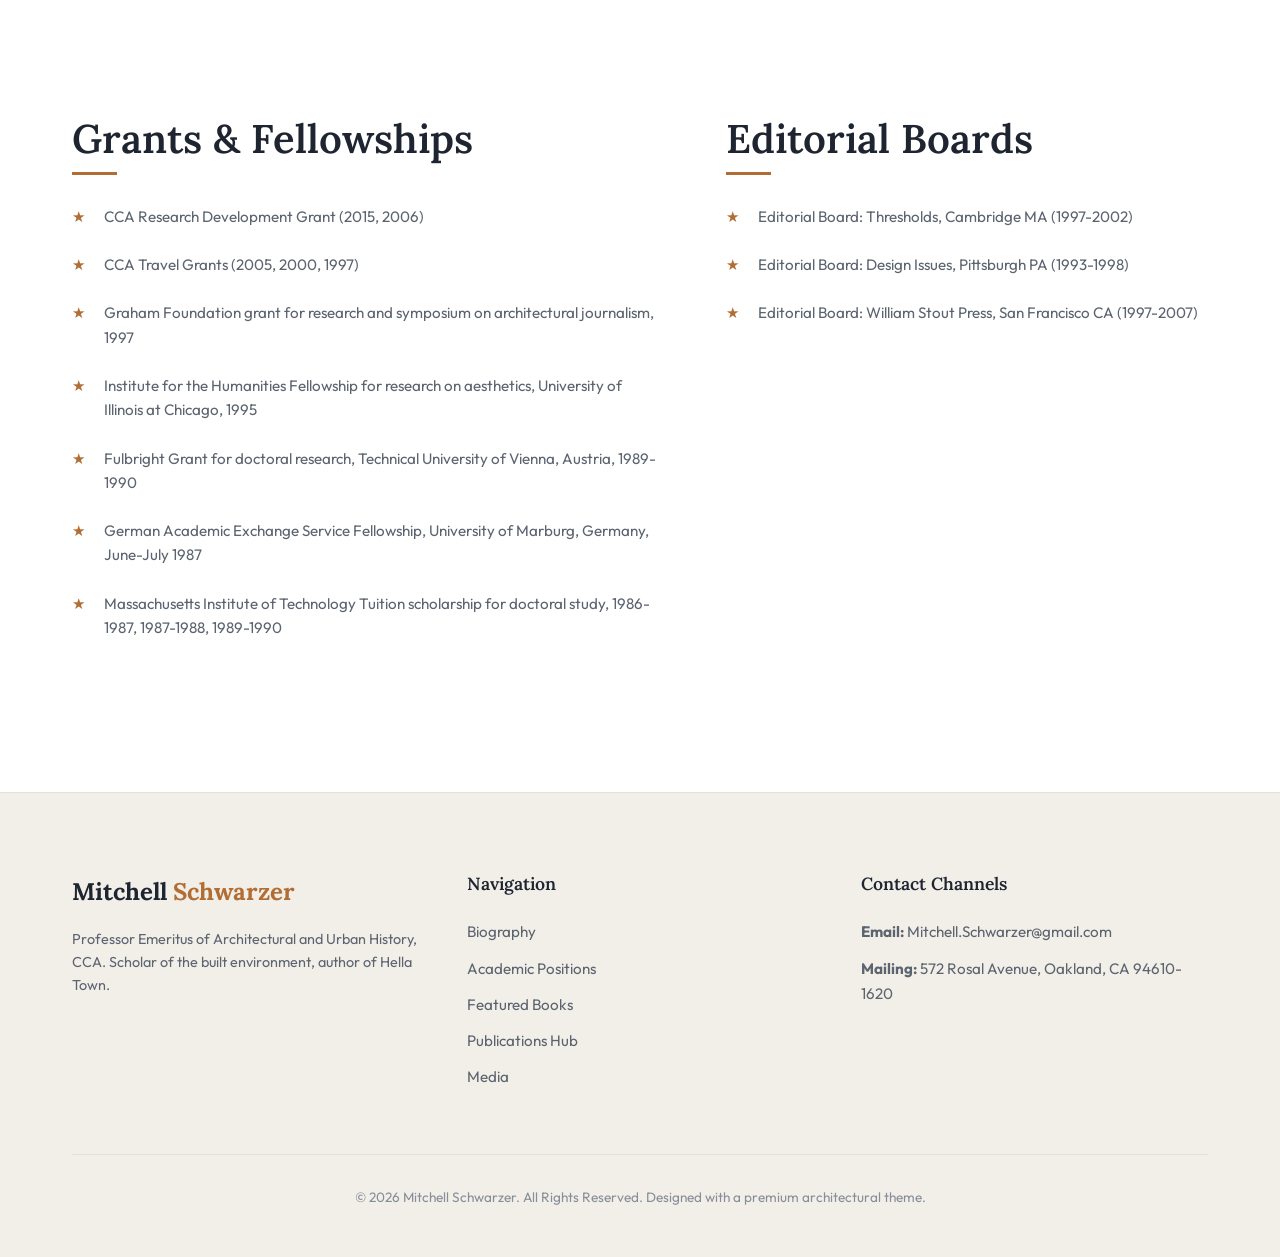
==== commit b6a3c97c: "Add files via upload" ====
--- a/index.html
+++ b/index.html
@@ -1176,11 +1176,10 @@
       </a>
       <nav aria-label="Main Navigation">
         <ul class="nav-links">
-          <li><a href="#about" class="nav-link">About</a></li>
+          <li><a href="#hero" class="nav-link">About</a></li>
           <li><a href="#experience" class="nav-link">Experience</a></li>
           <li><a href="#books" class="nav-link">Books</a></li>
           <li><a href="#publications-hub" class="nav-link" id="nav-pubs-link">Publications</a></li>
-          <li><a href="#publications-hub" class="nav-link" id="nav-media-link">Media</a></li>
           <li><a href="#courses" class="nav-link">Teaching</a></li>
           <li><a href="#contact" class="nav-link">Contact</a></li>
         </ul>
@@ -1239,11 +1238,11 @@
                 <span class="stat-label">Published Books</span>
               </div>
               <div class="stat-box">
-                <span class="stat-num" id="years-count">40+</span>
+                <span class="stat-num" id="years-count">45+</span>
                 <span class="stat-label">Years of Scholarship</span>
               </div>
               <div class="stat-box">
-                <span class="stat-num" id="articles-count">80+</span>
+                <span class="stat-num" id="articles-count">125+</span>
                 <span class="stat-label">Articles & Essays</span>
               </div>
             </div>
@@ -1391,7 +1390,7 @@
         <div>
           <h4 class="footer-title">Navigation</h4>
           <ul class="footer-links">
-            <li><a href="#about">Biography</a></li>
+            <li><a href="#hero">Biography</a></li>
             <li><a href="#experience">Academic Positions</a></li>
             <li><a href="#books">Featured Books</a></li>
             <li><a href="#publications-hub" id="footer-pubs-link">Publications Hub</a></li>
@@ -1435,11 +1434,19 @@
       },
       {
         "name": "CCA Faculty Profile",
-        "url": "https://www.cca.edu/people/mitchell-schwarzer/"
+        "url": "https://portal.cca.edu/people/mschwarzer/"
       },
       {
         "name": "UC Press Author Hub",
-        "url": "https://www.ucpress.edu/author/mitchell-schwarzer"
+        "url": "https://www.ucpress.edu/books/hella-town/paper"
+      },
+      {
+        "name": "Amazon Store",
+        "url": "https://www.amazon.com/stores/Mitchell-Schwarzer/author/B001JS25B4?ref=sr_ntt_srch_lnk_3&qid=1784164464&sr=1-3&shoppingPortalEnabled=true"
+      },
+      {
+        "name": "LinkedIn Profile",
+        "url": "https://www.linkedin.com/in/mitchell-schwarzer-42b83019/"
       }
     ]
   },
@@ -4002,7 +4009,7 @@
     const container = document.getElementById("hero-profiles-container");
     if (!container || !links) return;
     container.innerHTML = links.map(link => {
-      const targetUrl = `static/mock_viewer.html?title=${encodeURIComponent(link.name)}&source=Mitchell%20Schwarzer%20Profile%20Resources&year=2026&type=External%20Profile&url=${encodeURIComponent(link.url)}`;
+      const targetUrl = link.name === "Wikipedia Biography" ? link.url : `static/mock_viewer.html?title=${encodeURIComponent(link.name)}&source=Mitchell%20Schwarzer%20Profile%20Resources&year=2026&type=External%20Profile&url=${encodeURIComponent(link.url)}`;
       return `
         <a href="${targetUrl}" target="_blank" rel="noopener noreferrer" class="btn btn-secondary" style="font-size: 0.85rem; padding: 0.5rem 1rem; display: inline-flex; align-items: center; gap: 0.5rem; border: 1px solid var(--border-color); background-color: var(--bg-secondary); color: var(--text-primary); border-radius: var(--border-radius-sm); font-weight: 500; transition: var(--transition);">
           ${link.name}
@@ -4231,11 +4238,6 @@
             <div class="item-meta" style="margin-bottom: 0.5rem;">
               <span class="item-tag">${item.type || itemType}</span>
               ${item.volume ? `<span class="item-tag" style="background-color: transparent; border: 1px solid var(--border-color);">${item.volume}</span>` : ''}
-              ${!hasUrl && (item.type === "Video" || item.type === "TV Appearance" || item.type === "Radio Interview" || item.type === "Podcast" || activeTab === "media_appearances") ? `
-                <span class="item-tag" style="background-color: transparent; border: 1px dashed var(--border-color); color: var(--text-tertiary); font-size: 0.72rem; font-style: italic; font-weight: 500;">
-                  Broadcast Unavailable
-                </span>
-              ` : ''}
             </div>
             ${hasUrl ? `
               <h3 class="item-title-link">
@@ -4413,9 +4415,7 @@
           link.classList.remove("active");
           if (link.getAttribute("href") === `#${id}`) {
             if (id === "publications-hub") {
-              if (activeTab === "media_appearances" && link.id === "nav-media-link") {
-                link.classList.add("active");
-              } else if (activeTab !== "media_appearances" && link.id === "nav-pubs-link") {
+              if (link.id === "nav-pubs-link") {
                 link.classList.add("active");
               }
             } else {
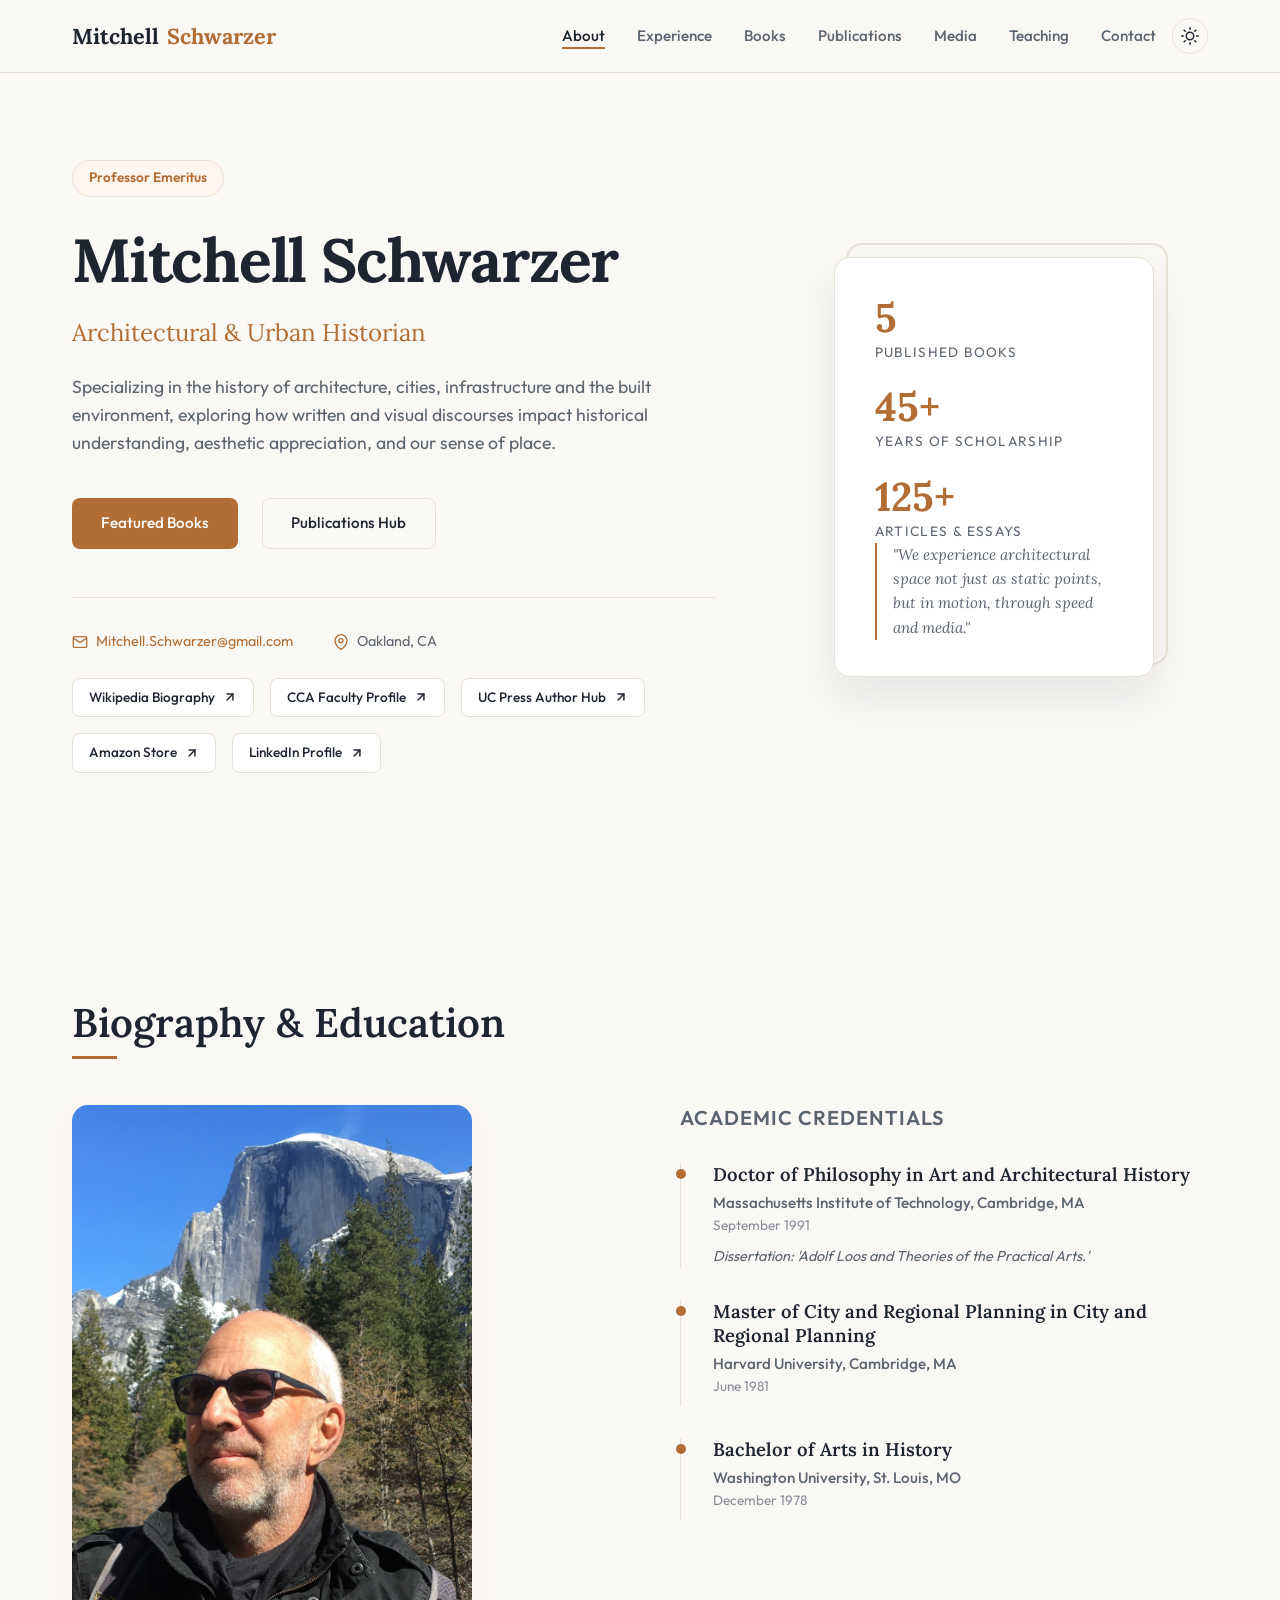
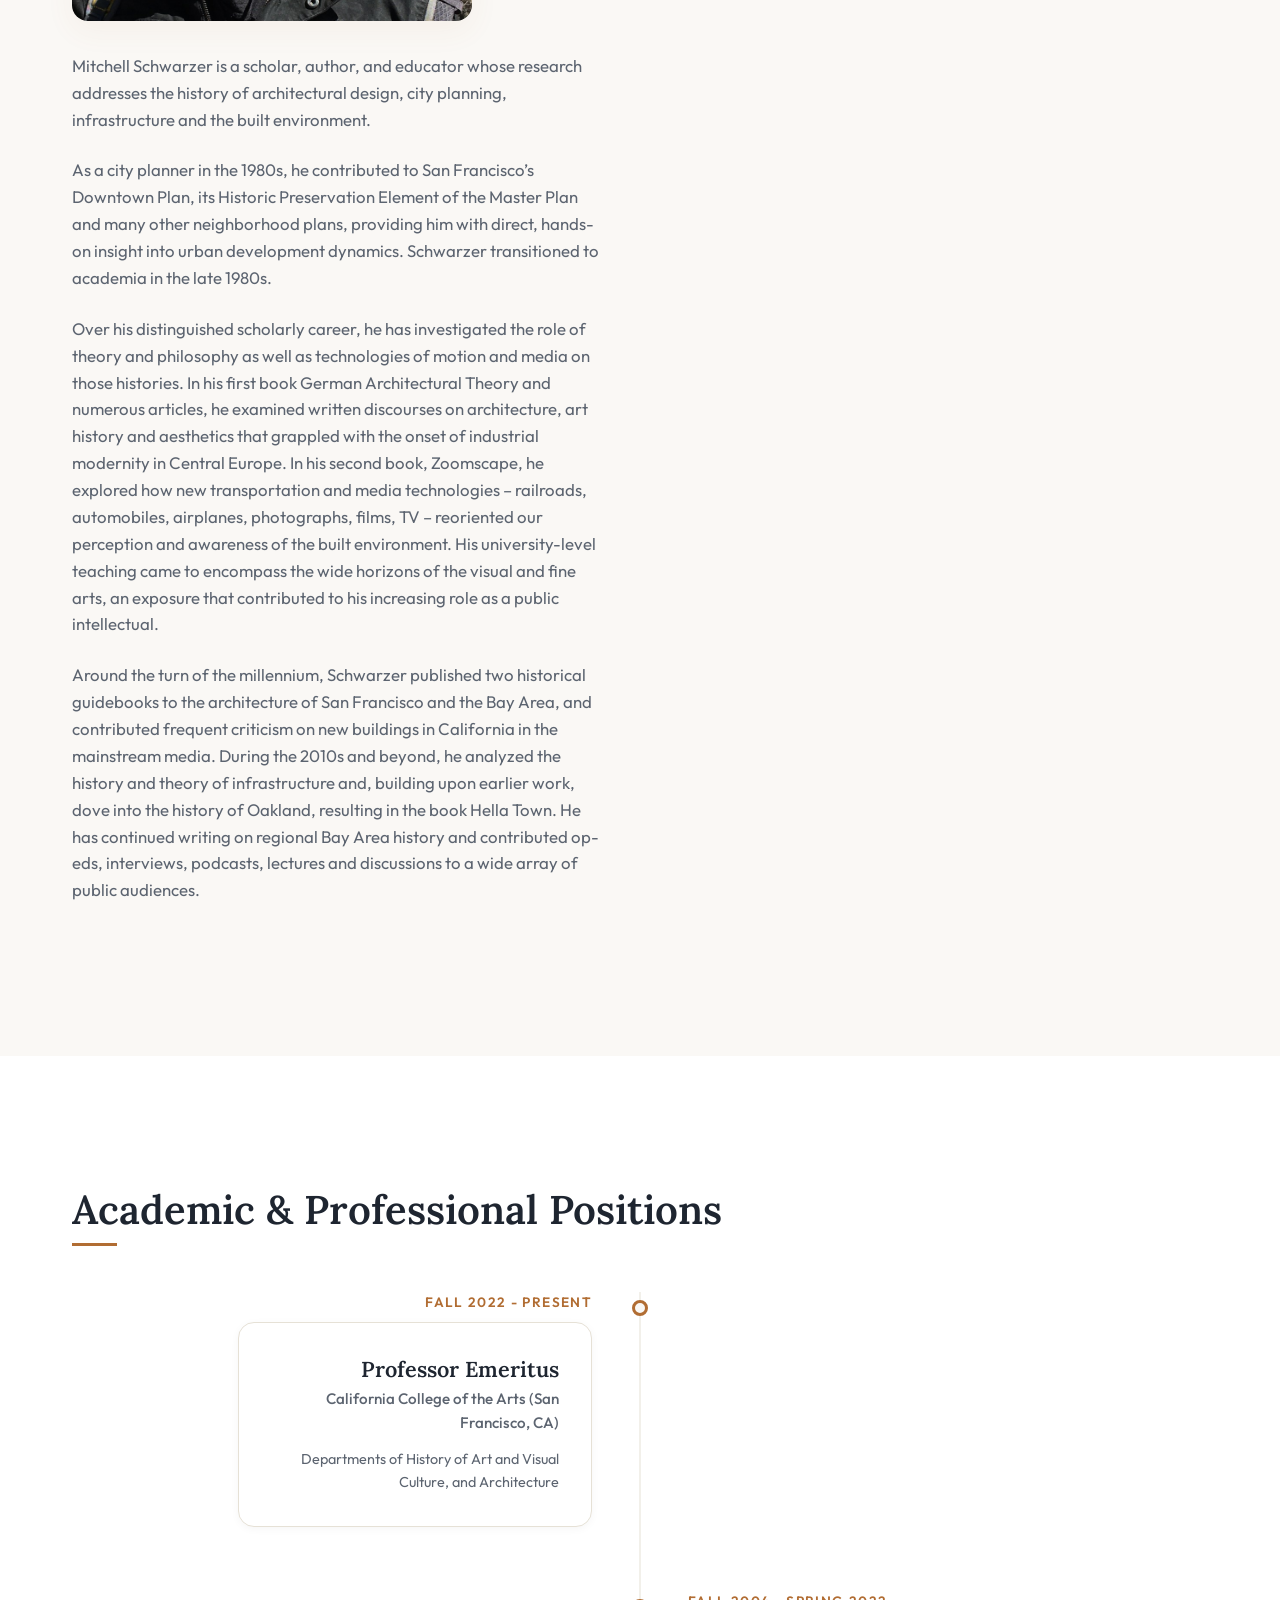
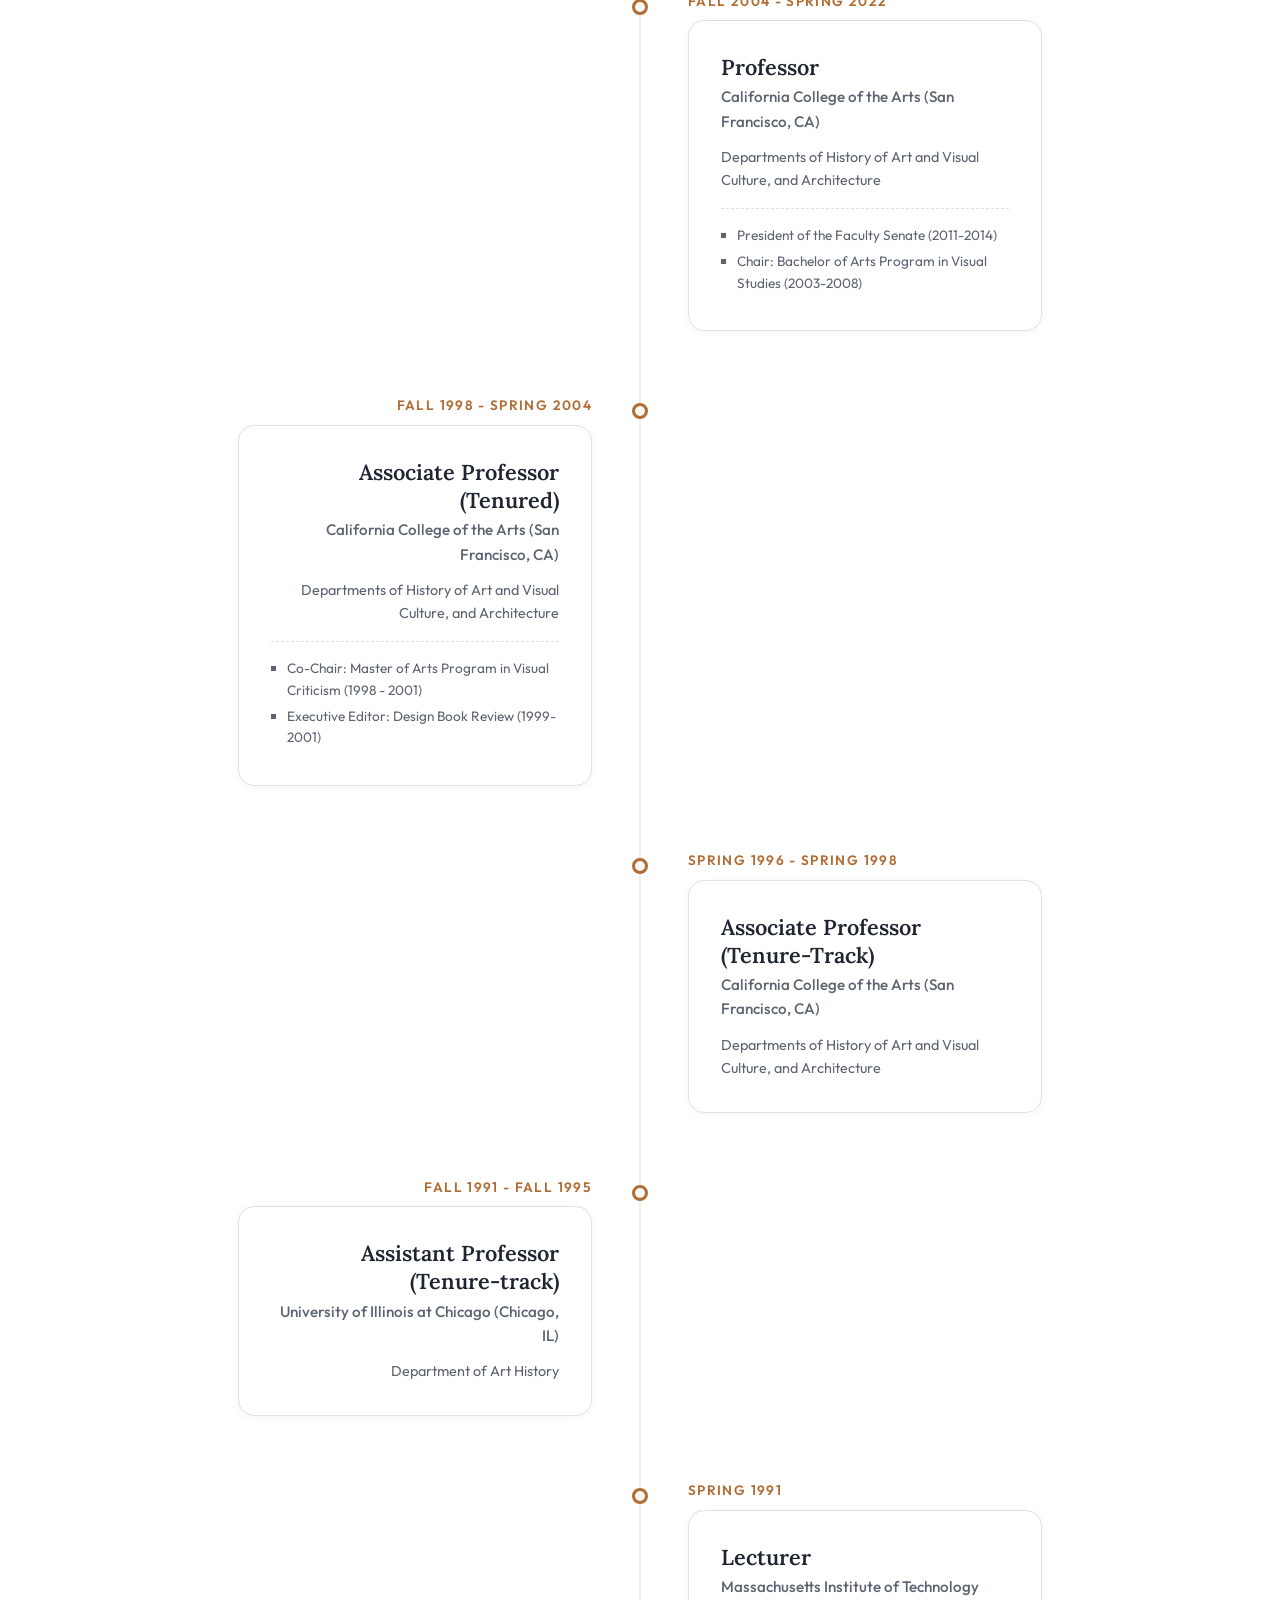
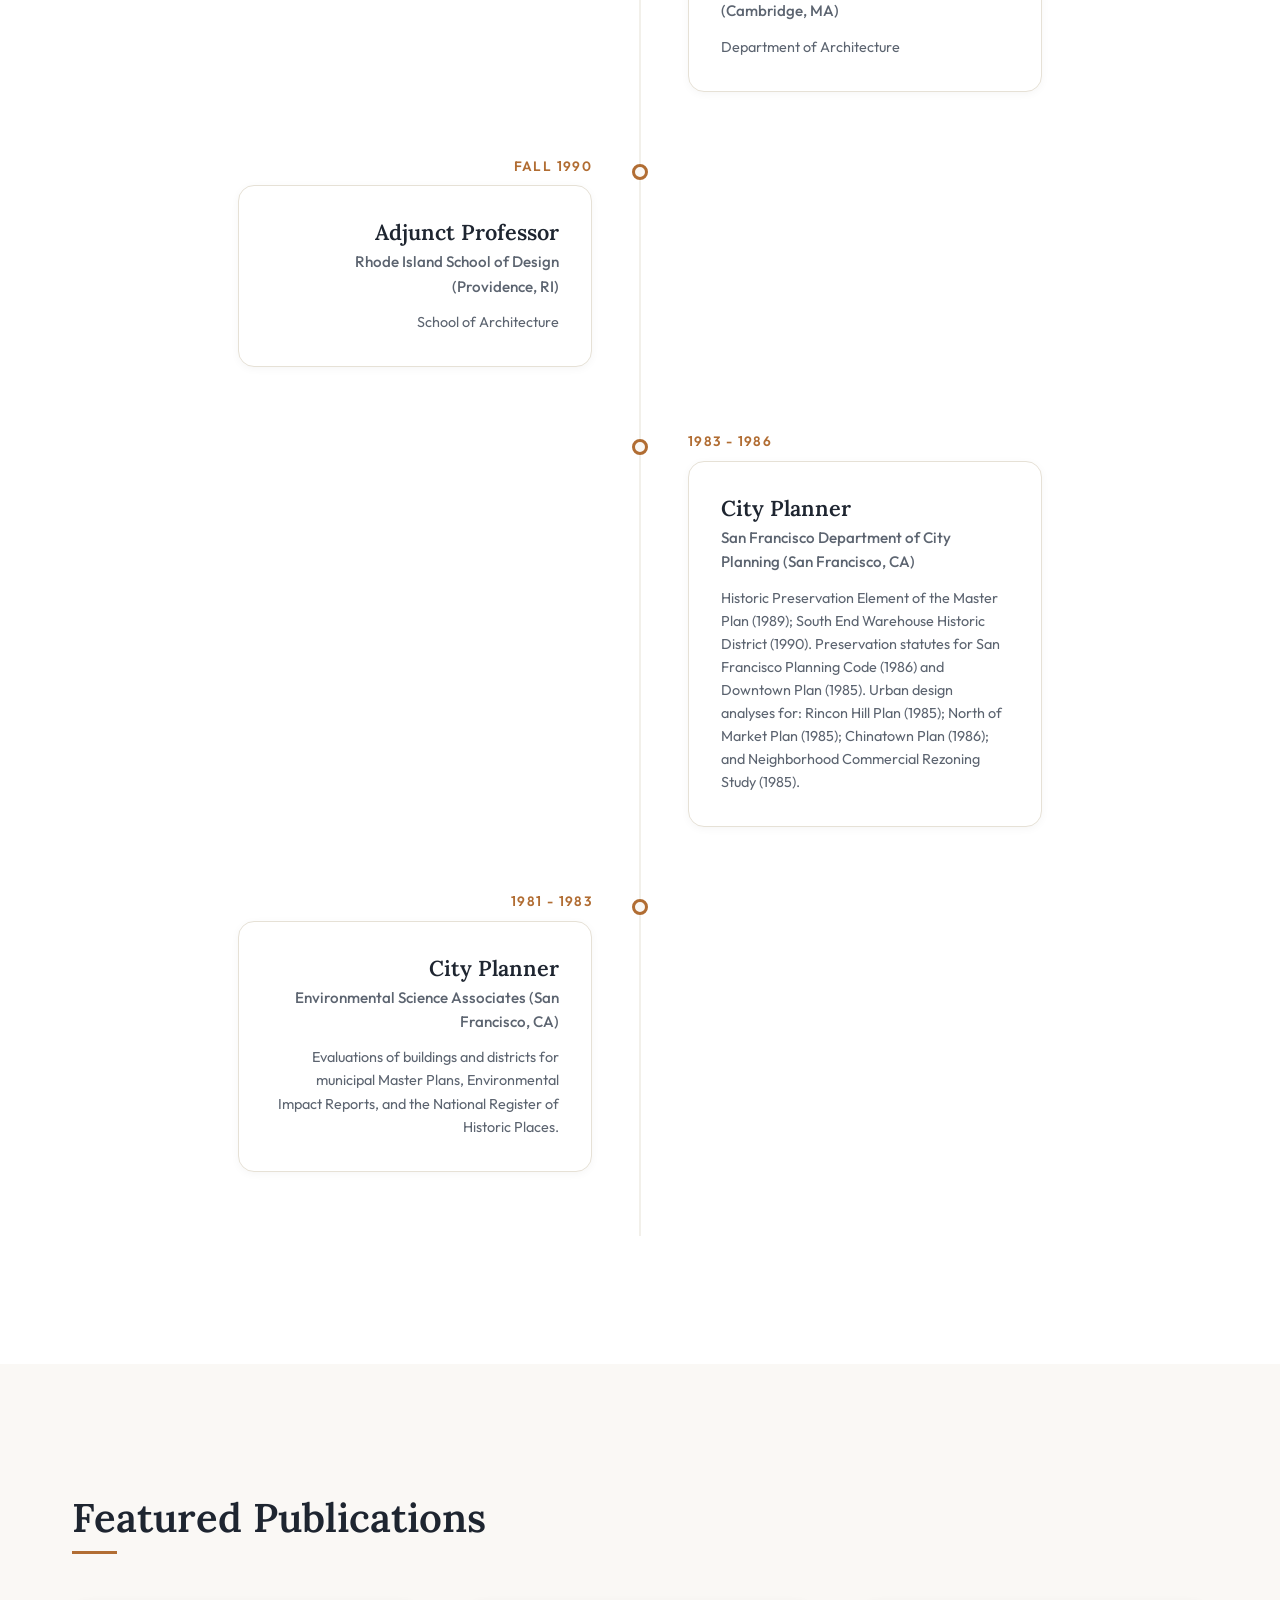
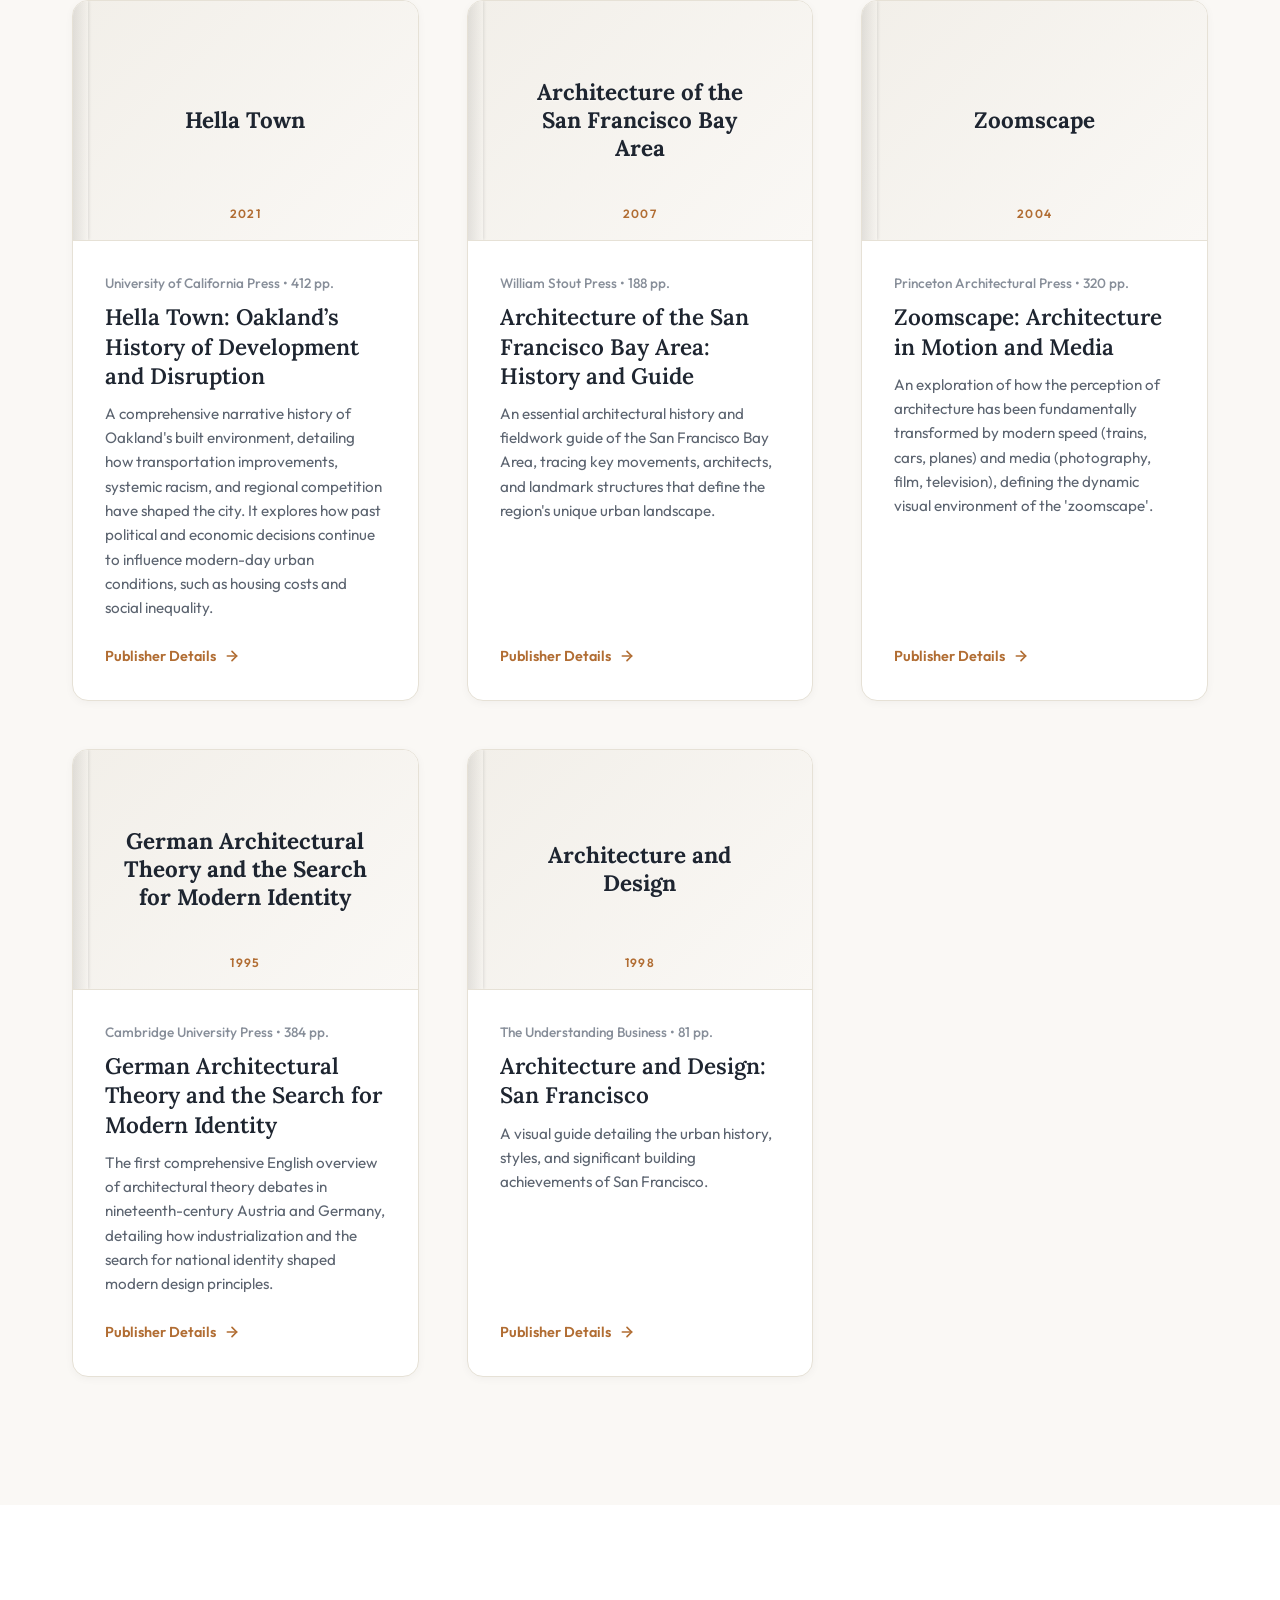
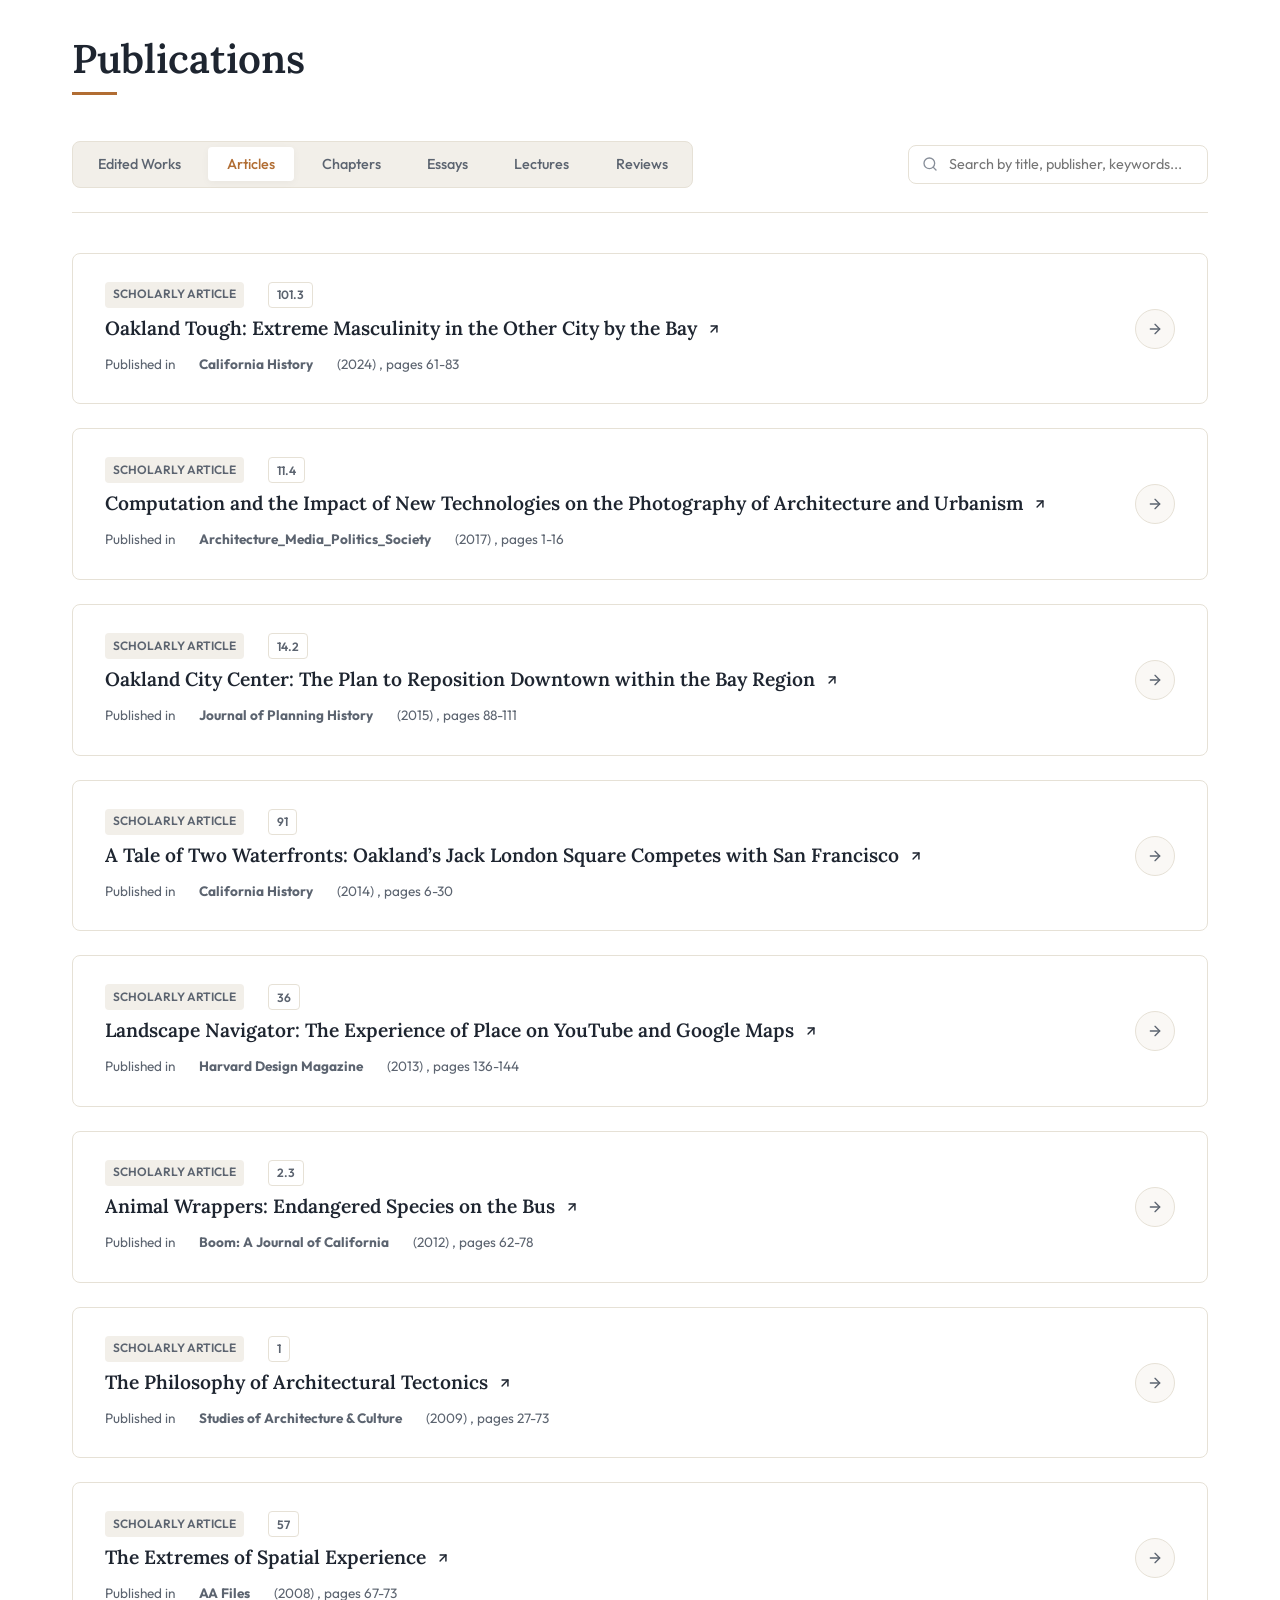
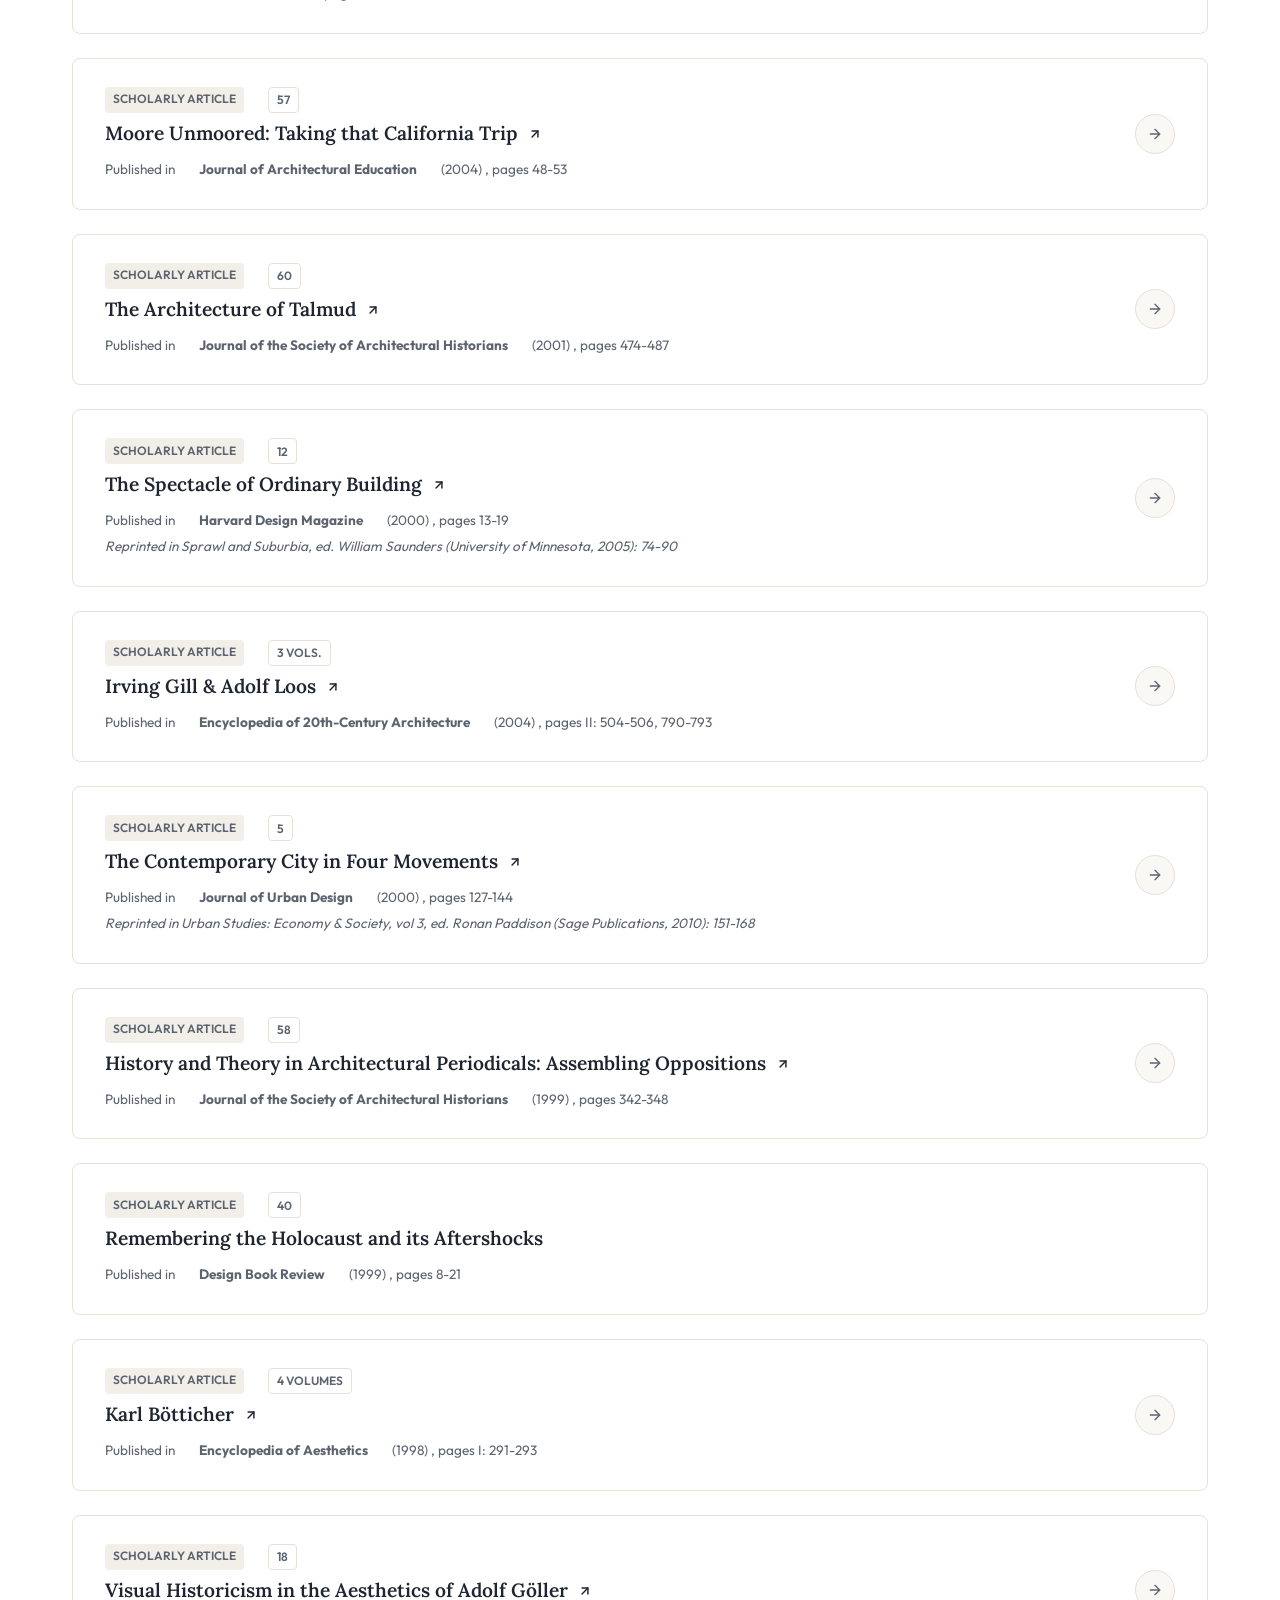
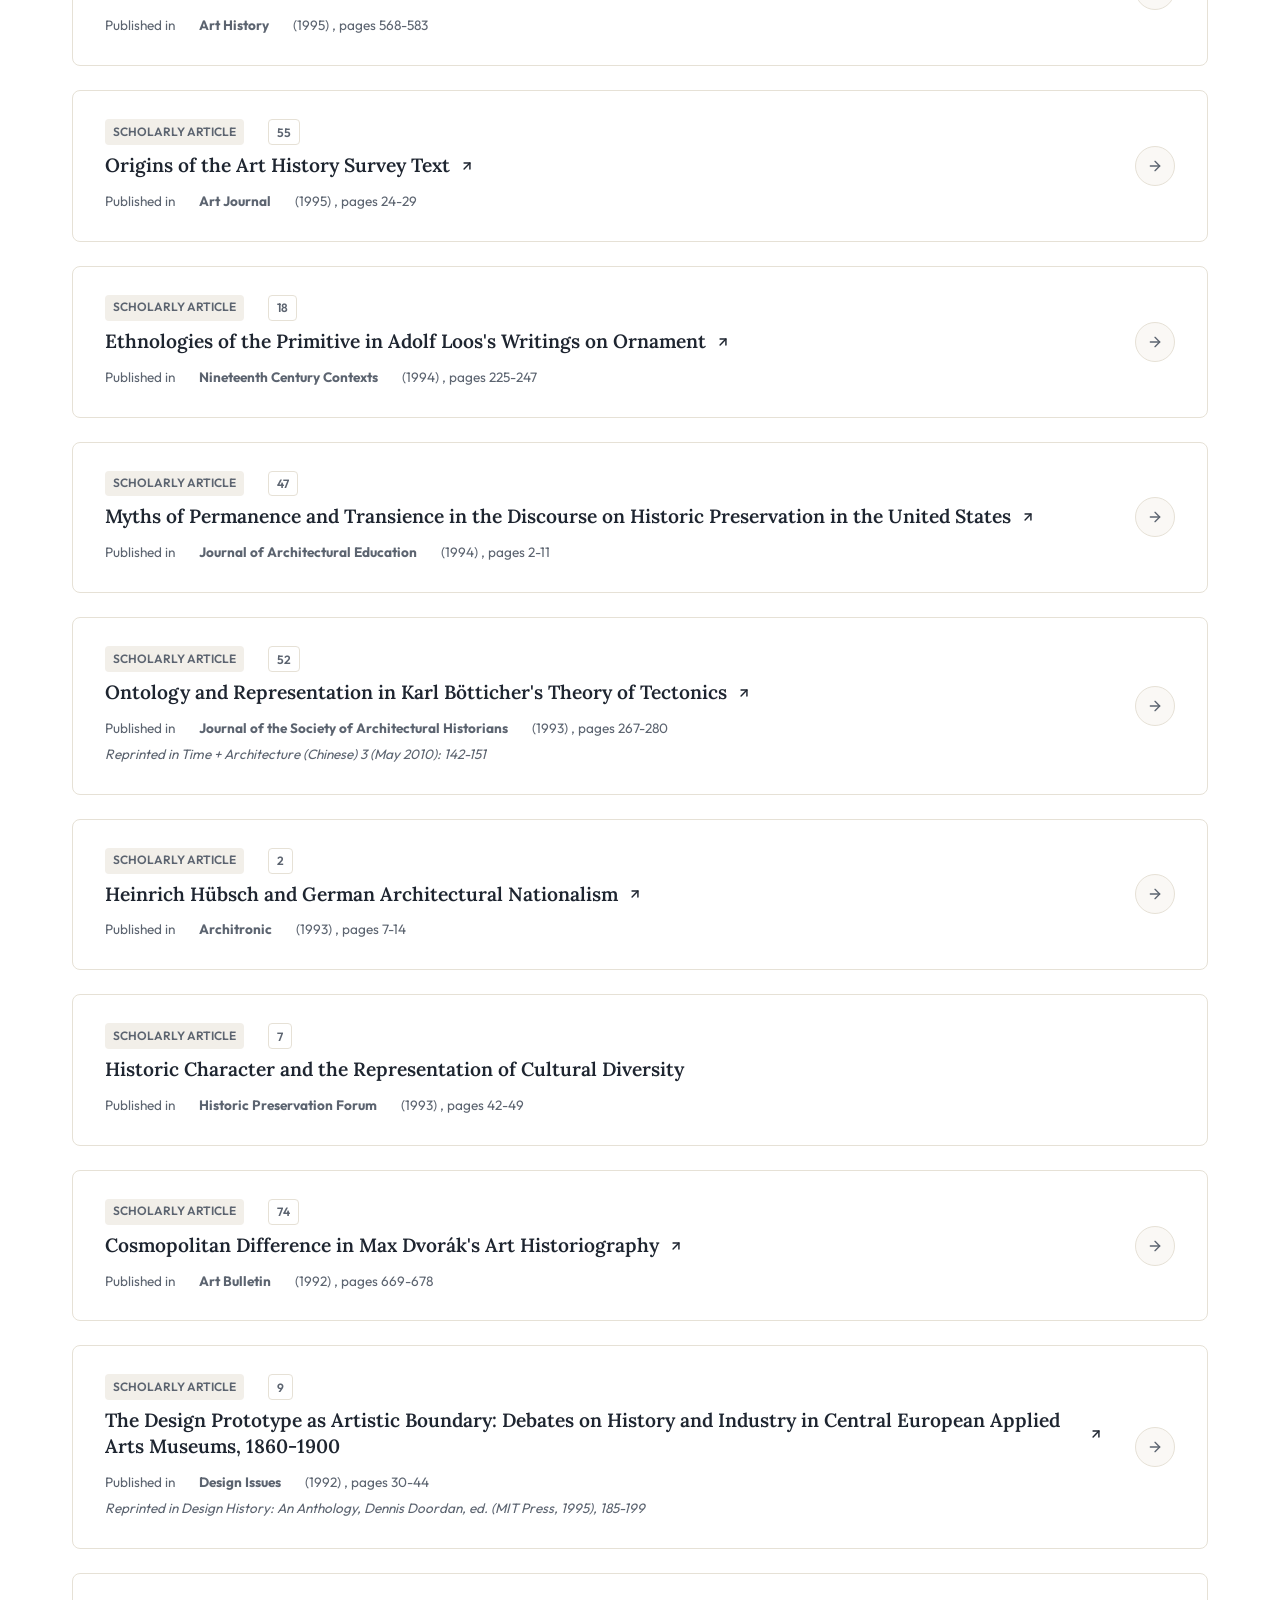
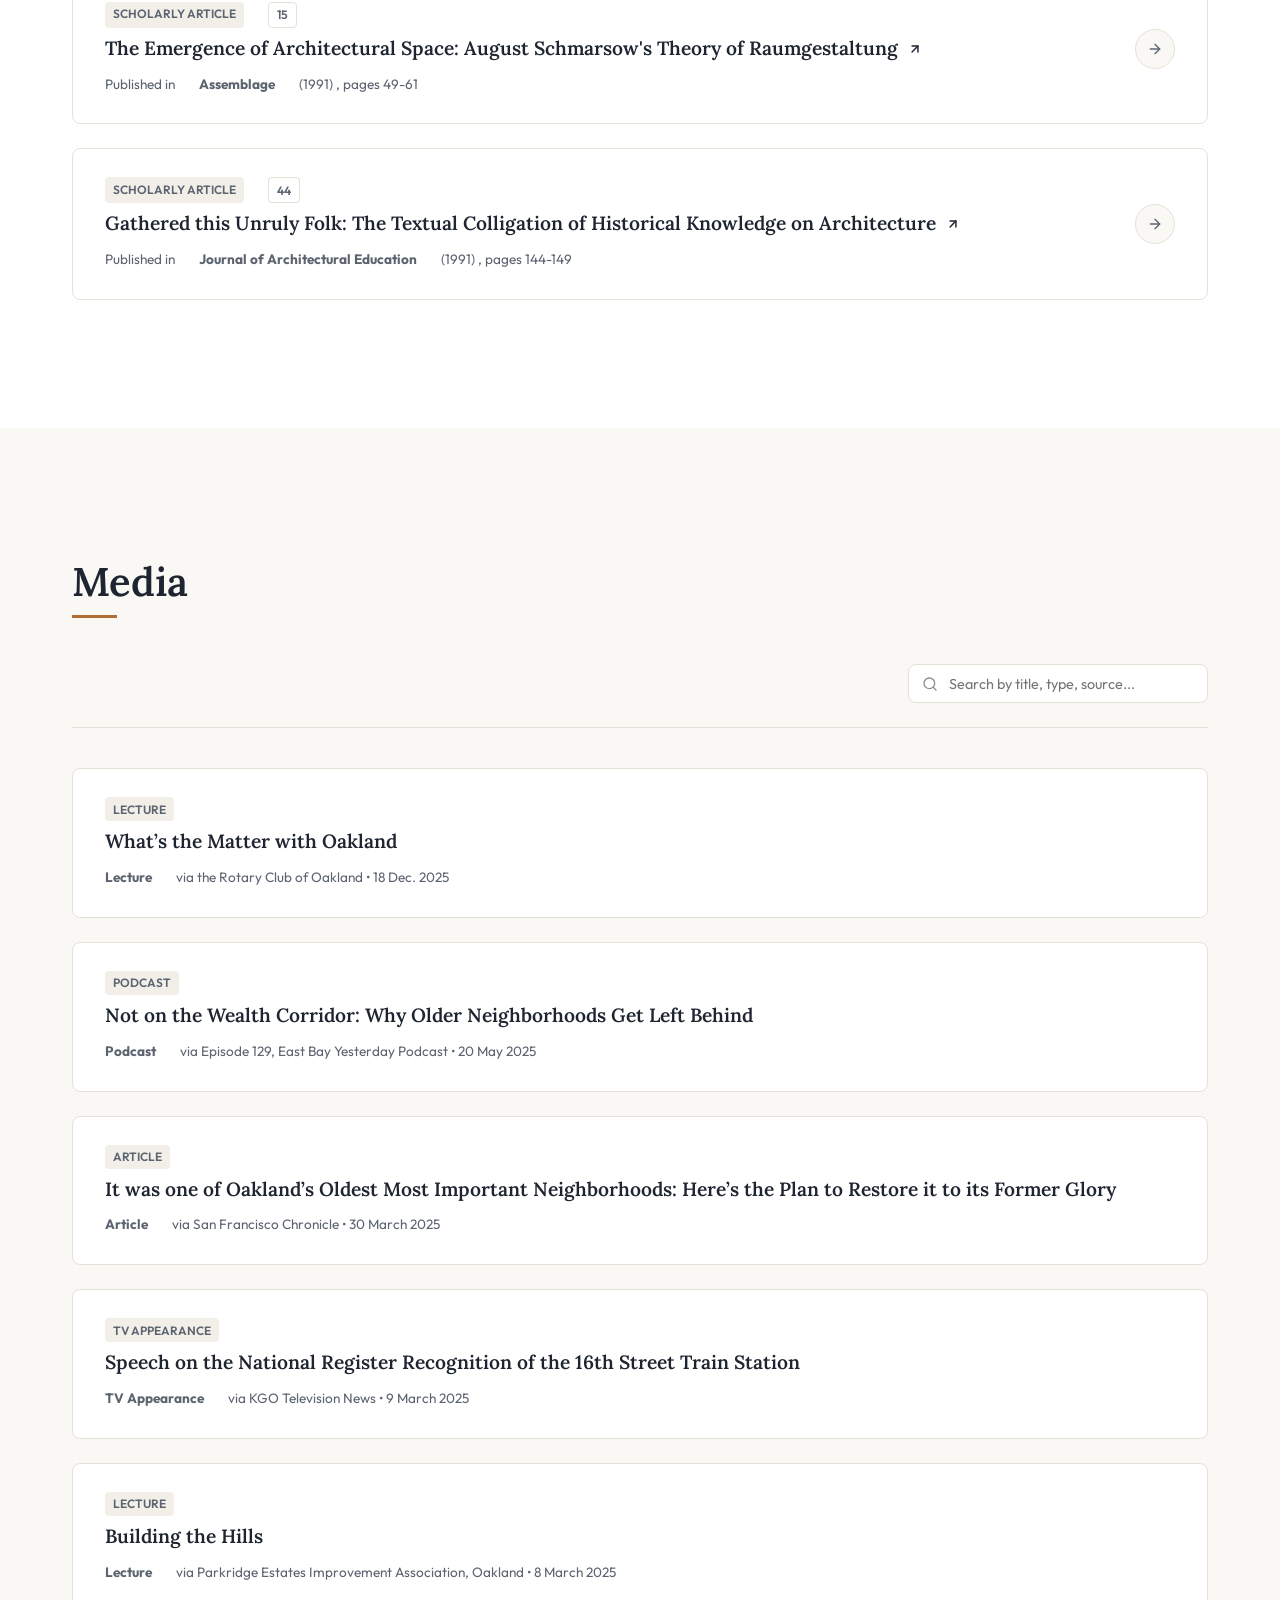
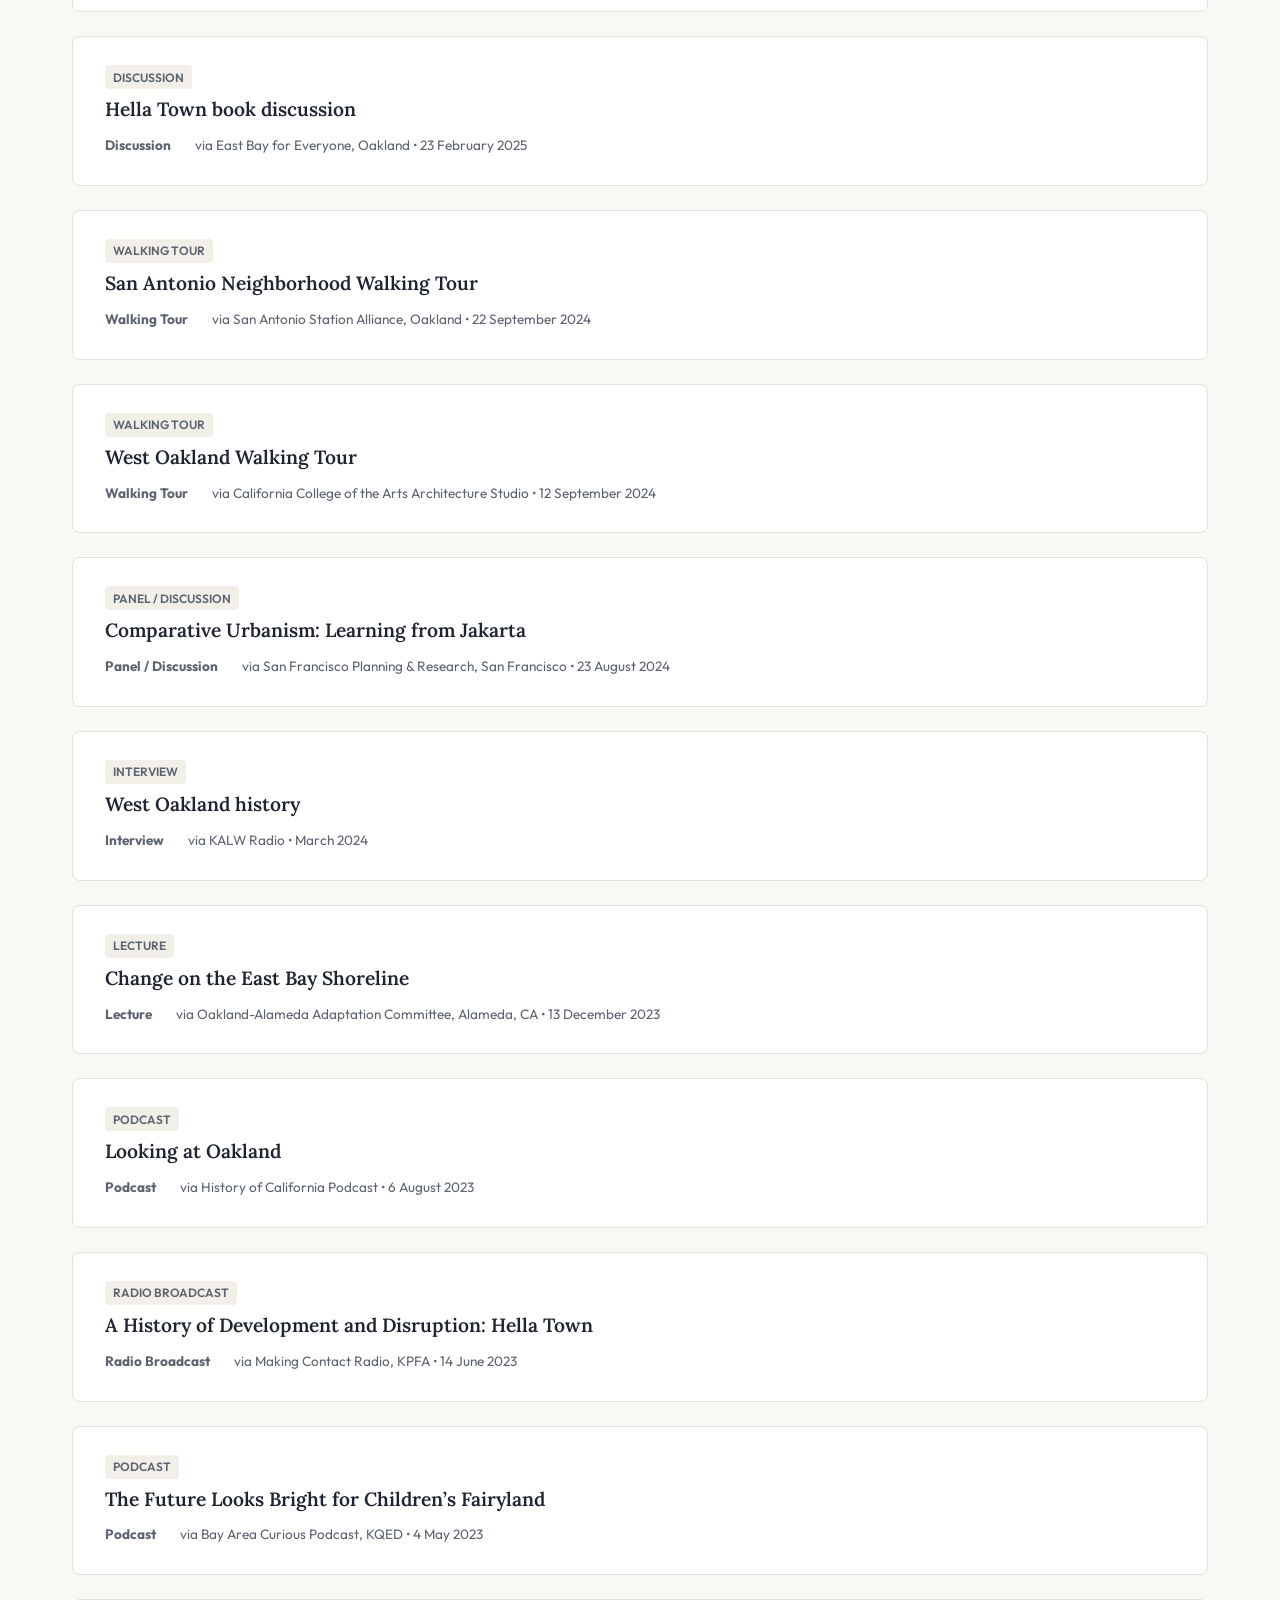
==== commit b4e12158: "Add files via upload" ====
--- a/index.html
+++ b/index.html
@@ -5,7 +5,103 @@
   <meta name="viewport" content="width=device-width, initial-scale=1.0">
   <title>Mitchell Schwarzer | Architectural & Urban Historian</title>
   <meta name="description" content="Official portfolio website of Mitchell Schwarzer, Professor Emeritus of Architectural and Urban History at the California College of the Arts (CCA) and author of Hella Town.">
-  
+  <link rel="canonical" href="https://mitchell-schwarzer.vercel.app/">
+
+  <!-- Open Graph / Facebook -->
+  <meta property="og:type" content="profile">
+  <meta property="og:url" content="https://mitchell-schwarzer.vercel.app/">
+  <meta property="og:title" content="Mitchell Schwarzer | Architectural & Urban Historian">
+  <meta property="og:description" content="Official portfolio website of Mitchell Schwarzer, Professor Emeritus of Architectural and Urban History at the California College of the Arts (CCA) and author of Hella Town.">
+  <meta property="og:image" content="https://mitchell-schwarzer.vercel.app/static/mitchell_yosemite.jpg">
+  <meta property="og:profile:first_name" content="Mitchell">
+  <meta property="og:profile:last_name" content="Schwarzer">
+
+  <!-- Twitter -->
+  <meta name="twitter:card" content="summary_large_image">
+  <meta name="twitter:url" content="https://mitchell-schwarzer.vercel.app/">
+  <meta name="twitter:title" content="Mitchell Schwarzer | Architectural & Urban Historian">
+  <meta name="twitter:description" content="Official portfolio website of Mitchell Schwarzer, Professor Emeritus of Architectural and Urban History at the California College of the Arts (CCA) and author of Hella Town.">
+  <meta name="twitter:image" content="https://mitchell-schwarzer.vercel.app/static/mitchell_yosemite.jpg">
+
+  <!-- Schema.org JSON-LD Structured Data -->
+  <script type="application/ld+json">
+  {
+    "@context": "https://schema.org",
+    "@type": "ProfilePage",
+    "mainEntity": {
+      "@type": "Person",
+      "name": "Mitchell Schwarzer",
+      "jobTitle": "Professor Emeritus of Art, Architecture, and Urban History",
+      "worksFor": {
+        "@type": "CollegeOrUniversity",
+        "name": "California College of the Arts",
+        "sameAs": "https://en.wikipedia.org/wiki/California_College_of_the_Arts"
+      },
+      "description": "Mitchell Schwarzer is a prominent American historian, author, and Professor Emeritus at the California College of the Arts (CCA). His research and teaching interests focus on architecture, urbanism, landscape, infrastructure, and art history.",
+      "image": "https://mitchell-schwarzer.vercel.app/static/mitchell_yosemite.jpg",
+      "address": {
+        "@type": "PostalAddress",
+        "addressLocality": "Oakland",
+        "addressRegion": "CA",
+        "postalCode": "94610",
+        "addressCountry": "US"
+      },
+      "email": "Mitchell.Schwarzer@gmail.com",
+      "alumniOf": [
+        {
+          "@type": "CollegeOrUniversity",
+          "name": "Massachusetts Institute of Technology",
+          "sameAs": "https://en.wikipedia.org/wiki/Massachusetts_Institute_of_Technology"
+        },
+        {
+          "@type": "CollegeOrUniversity",
+          "name": "Harvard University",
+          "sameAs": "https://en.wikipedia.org/wiki/Harvard_University"
+        },
+        {
+          "@type": "CollegeOrUniversity",
+          "name": "Washington University in St. Louis",
+          "sameAs": "https://en.wikipedia.org/wiki/Washington_University_in_St._Louis"
+        }
+      ],
+      "sameAs": [
+        "https://en.wikipedia.org/wiki/Mitchell_Schwarzer",
+        "https://portal.cca.edu/people/mschwarzer/",
+        "https://www.linkedin.com/in/mitchell-schwarzer-42b83019/",
+        "https://www.amazon.com/stores/Mitchell-Schwarzer/author/B001JS25B4",
+        "https://www.ucpress.edu/books/hella-town/paper"
+      ],
+      "knowsAbout": [
+        "Architectural History",
+        "Urban History",
+        "City Planning",
+        "San Francisco Bay Area History",
+        "Oakland History"
+      ],
+      "publishingPrinciples": [
+        {
+          "@type": "Book",
+          "name": "Hella Town: Oakland's History of Development and Disruption",
+          "datePublished": "2021",
+          "publisher": "University of California Press"
+        },
+        {
+          "@type": "Book",
+          "name": "Zoomscape: Architecture in Motion and Media",
+          "datePublished": "2004",
+          "publisher": "Princeton Architectural Press"
+        },
+        {
+          "@type": "Book",
+          "name": "German Architectural Theory and the Search for Modern Identity",
+          "datePublished": "1995",
+          "publisher": "Cambridge University Press"
+        }
+      ]
+    }
+  }
+  </script>
+
   <!-- Google Fonts -->
   <link rel="preconnect" href="https://fonts.googleapis.com">
   <link rel="preconnect" href="https://fonts.gstatic.com" crossorigin>
@@ -1180,6 +1276,7 @@
           <li><a href="#experience" class="nav-link">Experience</a></li>
           <li><a href="#books" class="nav-link">Books</a></li>
           <li><a href="#publications-hub" class="nav-link" id="nav-pubs-link">Publications</a></li>
+          <li><a href="#media-hub" class="nav-link" id="nav-media-link">Media</a></li>
           <li><a href="#courses" class="nav-link">Teaching</a></li>
           <li><a href="#contact" class="nav-link">Contact</a></li>
         </ul>
@@ -1322,7 +1419,6 @@
           <li><button class="tab-btn" data-tab="chapters" role="tab" aria-selected="false">Chapters</button></li>
           <li><button class="tab-btn" data-tab="essays" role="tab" aria-selected="false">Essays</button></li>
           <li><button class="tab-btn" data-tab="lectures" role="tab" aria-selected="false">Lectures</button></li>
-          <li><button class="tab-btn" data-tab="media_appearances" role="tab" aria-selected="false">Media</button></li>
           <li><button class="tab-btn" data-tab="reviews" role="tab" aria-selected="false">Reviews</button></li>
         </ul>
         
@@ -1342,6 +1438,33 @@
       </div>
       
 
+    </div>
+  </section>
+
+  <!-- Media Hub -->
+  <section id="media-hub" class="section">
+    <div class="container">
+      <h2 class="section-title">Media</h2>
+      
+      <!-- Controls -->
+      <div class="hub-controls">
+        <div style="flex-grow: 1;"></div>
+        
+        <!-- Search bar -->
+        <div class="search-box">
+          <svg class="search-icon" xmlns="http://www.w3.org/2000/svg" width="16" height="16" viewBox="0 0 24 24" fill="none" stroke="currentColor" stroke-width="2" stroke-linecap="round" stroke-linejoin="round">
+            <circle cx="11" cy="11" r="8"></circle>
+            <line x1="21" y1="21" x2="16.65" y2="16.65"></line>
+          </svg>
+          <input type="text" id="media-search-input" class="search-input" placeholder="Search by title, type, source...">
+        </div>
+      </div>
+
+      <!-- Hub Content List -->
+      <div class="hub-grid" id="media-items-container">
+        <!-- Dynamic loading of elements by JS -->
+      </div>
+      
     </div>
   </section>
 
@@ -1394,7 +1517,7 @@
             <li><a href="#experience">Academic Positions</a></li>
             <li><a href="#books">Featured Books</a></li>
             <li><a href="#publications-hub" id="footer-pubs-link">Publications Hub</a></li>
-            <li><a href="#publications-hub" id="footer-media-link">Media</a></li>
+            <li><a href="#media-hub" id="footer-media-link">Media</a></li>
           </ul>
         </div>
         <div>
@@ -3931,6 +4054,7 @@
   let cvData = null;
   let activeTab = "scholarly_articles";
   let searchQuery = "";
+  let mediaSearchQuery = "";
   
   // Elements
   const educationContainer = document.getElementById("education-container");
@@ -3939,6 +4063,8 @@
   const hubItemsContainer = document.getElementById("hub-items-container");
   const searchInput = document.getElementById("search-input");
   const hubTabs = document.getElementById("hub-tabs");
+  const mediaItemsContainer = document.getElementById("media-items-container");
+  const mediaSearchInput = document.getElementById("media-search-input");
   const coursesGrid = document.getElementById("courses-grid");
   const fellowshipsContainer = document.getElementById("fellowships-container");
   const communityContainer = document.getElementById("community-container");
@@ -3990,6 +4116,9 @@
     
     // Render Publications Hub (initial view)
     renderHub();
+    
+    // Render Media Hub
+    renderMediaHub();
     
     // Render Courses
     renderCourses(cvData.courses);
@@ -4149,31 +4278,6 @@
     } else if (activeTab === "lectures") {
       list = cvData.lectures;
       itemType = "Lecture";
-    } else if (activeTab === "media_appearances") {
-      list = cvData.media_appearances || [];
-      
-      // Chronological sort helper
-      const parseItemDate = (dateStr) => {
-        if (!dateStr) return 0;
-        const d = Date.parse(dateStr);
-        if (!isNaN(d)) return d;
-        const yearMatch = dateStr.match(/\d{4}/);
-        if (yearMatch) {
-          let val = parseInt(yearMatch[0]);
-          const months = ["jan", "feb", "mar", "apr", "may", "jun", "jul", "aug", "sep", "oct", "nov", "dec"];
-          const lowercase = dateStr.toLowerCase();
-          for (let i = 0; i < months.length; i++) {
-            if (lowercase.includes(months[i])) {
-              return val * 12 + i;
-            }
-          }
-          return val * 12;
-        }
-        return 0;
-      };
-      
-      list.sort((a, b) => parseItemDate(b.date) - parseItemDate(a.date));
-      itemType = "Media";
     }
     
     // Apply Search Filter
@@ -4225,8 +4329,6 @@
         metaText = `Review in <strong>${item.journal}</strong> (${item.year}) ${item.pages ? `, pages ${item.pages}` : ''}`;
       } else if (activeTab === "lectures") {
         metaText = `Delivered at <strong>${item.institution}</strong> • ${item.date}`;
-      } else if (activeTab === "media_appearances") {
-        metaText = `<strong>${item.type}</strong> via ${item.source} • ${item.date}`;
       }
       
       const hasUrl = item.url && item.url !== "#" && !item.url_unavailable;
@@ -4265,6 +4367,92 @@
       `;
     }).join('');
   }
+
+  // Dynamic Media Hub rendering
+  function renderMediaHub() {
+    if (!cvData || !cvData.media_appearances) return;
+    
+    let list = [...cvData.media_appearances];
+    
+    // Chronological sort helper
+    const parseItemDate = (dateStr) => {
+      if (!dateStr) return 0;
+      const d = Date.parse(dateStr);
+      if (!isNaN(d)) return d;
+      const yearMatch = dateStr.match(/\d{4}/);
+      if (yearMatch) {
+        let val = parseInt(yearMatch[0]);
+        const months = ["jan", "feb", "mar", "apr", "may", "jun", "jul", "aug", "sep", "oct", "nov", "dec"];
+        const lowercase = dateStr.toLowerCase();
+        for (let i = 0; i < months.length; i++) {
+          if (lowercase.includes(months[i])) {
+            return val * 12 + i;
+          }
+        }
+        return val * 12;
+      }
+      return 0;
+    };
+    
+    list.sort((a, b) => parseItemDate(b.date) - parseItemDate(a.date));
+    
+    // Apply Search Filter
+    let filteredList = list;
+    if (mediaSearchQuery.trim() !== "") {
+      const query = mediaSearchQuery.toLowerCase();
+      filteredList = list.filter(item => {
+        const titleMatch = (item.title || "").toLowerCase().includes(query);
+        const sourceMatch = (item.source || "").toLowerCase().includes(query);
+        const typeMatch = (item.type || "").toLowerCase().includes(query);
+        const dateMatch = (item.date || "").toLowerCase().includes(query);
+        const detailsMatch = (item.details || "").toLowerCase().includes(query);
+        
+        return titleMatch || sourceMatch || typeMatch || dateMatch || detailsMatch;
+      });
+    }
+    
+    if (filteredList.length === 0) {
+      mediaItemsContainer.innerHTML = `<div class="no-results">No media records found matching your query.</div>`;
+      return;
+    }
+    
+    mediaItemsContainer.innerHTML = filteredList.map(item => {
+      const metaText = `<strong>${item.type}</strong> via ${item.source} • ${item.date}`;
+      const hasUrl = item.url && item.url !== "#" && !item.url_unavailable;
+      const targetUrl = hasUrl ? `static/mock_viewer.html?title=${encodeURIComponent(item.title)}&source=${encodeURIComponent(item.source || "External Link")}&year=${encodeURIComponent(item.date || "")}&type=${encodeURIComponent("Media")}&url=${encodeURIComponent(item.url)}` : "#";
+      
+      return `
+        <${hasUrl ? `a href="${targetUrl}" target="_blank" rel="noopener noreferrer"` : 'div'} class="item-row ${hasUrl ? 'clickable' : ''}">
+          <div class="item-main">
+            <div class="item-meta" style="margin-bottom: 0.5rem;">
+              <span class="item-tag">${item.type || "Media"}</span>
+            </div>
+            ${hasUrl ? `
+              <h3 class="item-title-link">
+                ${item.title}
+                <svg xmlns="http://www.w3.org/2000/svg" width="14" height="14" viewBox="0 0 24 24" fill="none" stroke="currentColor" stroke-width="2.5" stroke-linecap="round" stroke-linejoin="round" style="margin-left: 2px; flex-shrink:0;">
+                  <line x1="7" y1="17" x2="17" y2="7"></line>
+                  <polyline points="7 7 17 7 17 17"></polyline>
+                </svg>
+              </h3>
+            ` : `
+              <h3 class="item-title-link" style="color: var(--text-primary); cursor: default; hover: none;">${item.title}</h3>
+            `}
+            <p class="item-meta" style="margin-top: 0.25rem;">${metaText}</p>
+            ${item.details ? `<p class="item-meta" style="font-style: italic; margin-top: 0.25rem;">${item.details}</p>` : ''}
+          </div>
+          ${hasUrl ? `
+            <div class="item-link-btn" aria-label="Read external link: ${item.title}">
+              <svg xmlns="http://www.w3.org/2000/svg" width="16" height="16" viewBox="0 0 24 24" fill="none" stroke="currentColor" stroke-width="2" stroke-linecap="round" stroke-linejoin="round">
+                <line x1="5" y1="12" x2="19" y2="12"></line>
+                <polyline points="12 5 19 12 12 19"></polyline>
+              </svg>
+            </div>
+          ` : ''}
+        </${hasUrl ? 'a' : 'div'}>
+      `;
+    }).join('');
+  }
   
   // Tab Event Listeners
   hubTabs.addEventListener("click", (e) => {
@@ -4291,6 +4479,13 @@
     searchQuery = e.target.value;
     renderHub();
   });
+  
+  if (mediaSearchInput) {
+    mediaSearchInput.addEventListener("input", (e) => {
+      mediaSearchQuery = e.target.value;
+      renderMediaHub();
+    });
+  }
   
   // Render Courses
   function renderCourses(courses) {
@@ -4388,15 +4583,7 @@
       });
     }
   });
-  
-  const mediaLinks = [document.getElementById("nav-media-link"), document.getElementById("footer-media-link")];
-  mediaLinks.forEach(link => {
-    if (link) {
-      link.addEventListener("click", () => {
-        switchTab("media_appearances");
-      });
-    }
-  });
+
 
   // Scroll spy helper to highlight active link
   const sections = document.querySelectorAll("section, footer");
